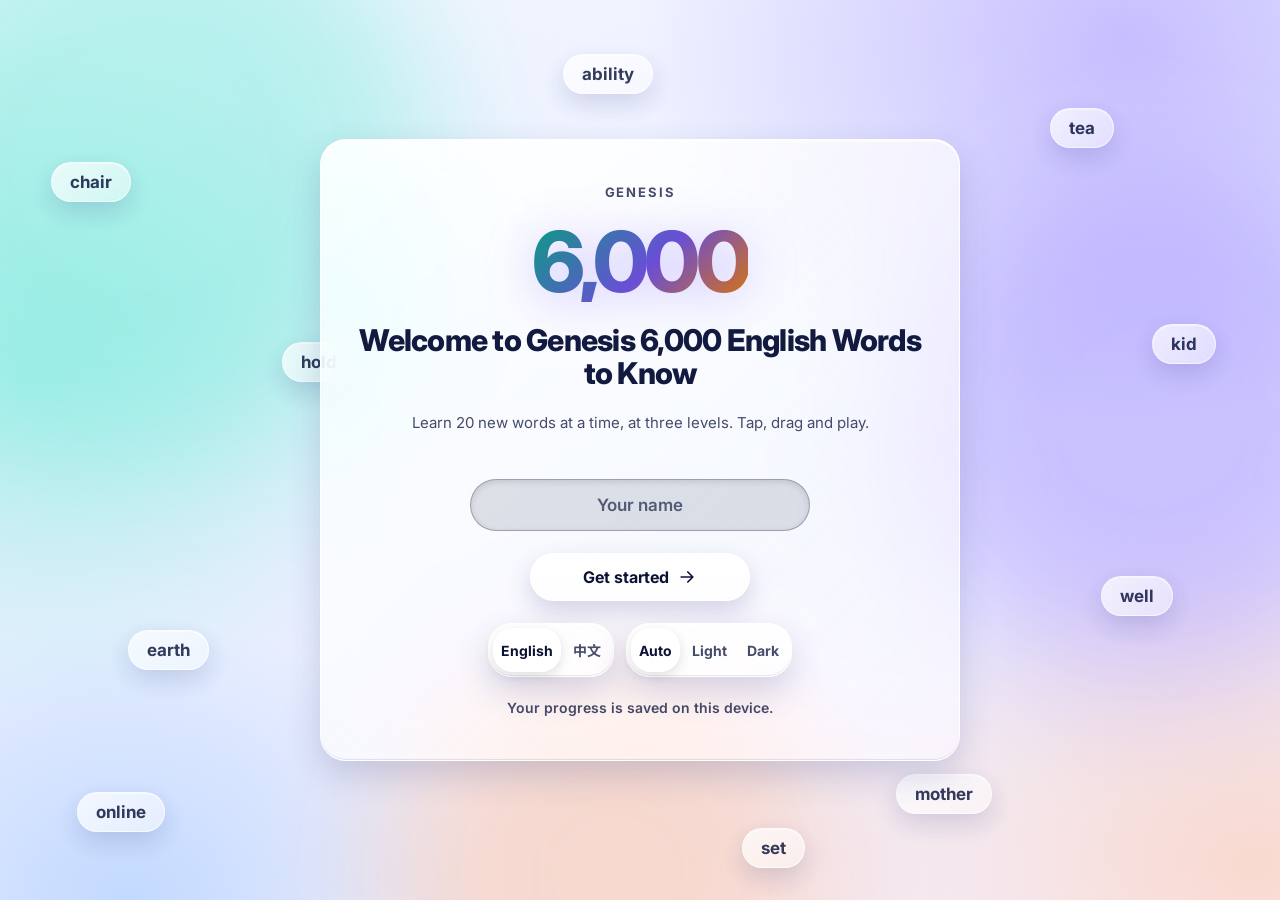
==== demo/Genesis-6000-Words.html @ 5810762c "Add Batch 2, multi-batch screens, voice picker and audio hook Batch 2 (able, east, lose, mountain, o" ====
<!doctype html>
<html lang="en" data-theme="dark">
<head>
<meta charset="utf-8">
<meta name="viewport" content="width=device-width,initial-scale=1,viewport-fit=cover">
<meta name="theme-color" content="#0c1236">
<title>Genesis 6,000 English Words to Know</title>
<meta name="description" content="Genesis 6,000 English Words to Know: learn 20 new words at a time at three levels, with Traditional Chinese meanings you can switch on or off.">
<link rel="preconnect" href="https://fonts.googleapis.com"><link rel="preconnect" href="https://fonts.gstatic.com" crossorigin>
<link rel="stylesheet" href="https://fonts.googleapis.com/css2?family=Inter:wght@500;600;700;800&family=Noto+Sans+TC:wght@500;700;800&display=swap">
<link rel="icon" href="[data-uri]" type="image/svg+xml">
<style>
/* Genesis 6,000 English Words to Know — liquid-glass design.
   Tokens follow the IELTS app (docs/design/glass.css there): translucent fill, diagonal sheen,
   22px blur with saturation, light edge, inner highlight, soft shadow. Light and dark themes. */
:root{
  --lv1:#2ee6c5;--lv2:#ffb454;--lv3:#b9a2ff;--ok:#41e08a;--warn:#ffb454;--bad:#ff6b81;--blue:#4da3ff;
  --tint:255,255,255;--ink:#fff;--ink2:rgba(255,255,255,.76);--ink3:rgba(255,255,255,.64);--hl:rgba(255,255,255,.55);
  --glass:linear-gradient(135deg,rgba(255,255,255,.22),rgba(255,255,255,.06));--edge:rgba(255,255,255,.32);--shadow:rgba(3,6,28,.38);
  --bg:#0c1236;--sheen:rgba(255,255,255,.3);--bar:rgba(255,255,255,.18);--float:rgba(12,18,54,.74);
  --bg-img:radial-gradient(55% 60% at 88% 4%,rgba(124,92,255,.8),transparent 70%),radial-gradient(45% 55% at 2% 42%,rgba(46,230,197,.5),transparent 70%),radial-gradient(50% 55% at 98% 96%,rgba(255,150,90,.5),transparent 70%),radial-gradient(40% 45% at 10% 100%,rgba(77,163,255,.45),transparent 70%),linear-gradient(160deg,#0c1236,#101a47 55%,#0a1030);
  --blob1:rgba(124,92,255,.55);--blob2:rgba(46,230,197,.42);--blob3:rgba(255,150,90,.42);
  --on-accent:#0b1236;
  --lv:var(--lv1);--lv-grad:linear-gradient(180deg,#d6fff7,#2ee6c5);--lv-rgb:46,230,197;
  color-scheme:dark;
}
:root[data-theme=light]{
  --lv1:#0a9c82;--lv2:#b45f00;--lv3:#6a4ed6;--ok:#13894a;--warn:#b45f00;--bad:#d12a4b;--blue:#1b6fd1;
  --tint:18,26,63;--ink:#121a3f;--ink2:rgba(18,26,63,.78);--ink3:rgba(18,26,63,.68);--hl:rgba(255,255,255,.95);
  --glass:linear-gradient(135deg,rgba(255,255,255,.88),rgba(255,255,255,.55));--edge:rgba(255,255,255,.95);--shadow:rgba(52,62,130,.2);
  --bg:#eef1ff;--sheen:rgba(255,255,255,.7);--bar:rgba(18,26,63,.12);--float:rgba(255,255,255,.62);
  --bg-img:radial-gradient(55% 60% at 88% 4%,rgba(160,140,255,.5),transparent 70%),radial-gradient(45% 55% at 2% 42%,rgba(110,235,215,.45),transparent 70%),radial-gradient(50% 55% at 98% 96%,rgba(255,190,150,.45),transparent 70%),radial-gradient(40% 45% at 10% 100%,rgba(130,185,255,.4),transparent 70%),linear-gradient(160deg,#f4f6ff,#e9eeff 55%,#f6f0ff);
  --blob1:rgba(160,140,255,.5);--blob2:rgba(110,235,215,.5);--blob3:rgba(255,190,150,.5);--lv-rgb:10,156,130;
  color-scheme:light;
}
@media (prefers-color-scheme:light){
  :root:not([data-theme=dark]){
    --lv1:#0a9c82;--lv2:#b45f00;--lv3:#6a4ed6;--ok:#13894a;--warn:#b45f00;--bad:#d12a4b;--blue:#1b6fd1;
    --tint:18,26,63;--ink:#121a3f;--ink2:rgba(18,26,63,.78);--ink3:rgba(18,26,63,.68);--hl:rgba(255,255,255,.95);
    --glass:linear-gradient(135deg,rgba(255,255,255,.88),rgba(255,255,255,.55));--edge:rgba(255,255,255,.95);--shadow:rgba(52,62,130,.2);
    --bg:#eef1ff;--sheen:rgba(255,255,255,.7);--bar:rgba(18,26,63,.12);--float:rgba(255,255,255,.62);
    --bg-img:radial-gradient(55% 60% at 88% 4%,rgba(160,140,255,.5),transparent 70%),radial-gradient(45% 55% at 2% 42%,rgba(110,235,215,.45),transparent 70%),radial-gradient(50% 55% at 98% 96%,rgba(255,190,150,.45),transparent 70%),radial-gradient(40% 45% at 10% 100%,rgba(130,185,255,.4),transparent 70%),linear-gradient(160deg,#f4f6ff,#e9eeff 55%,#f6f0ff);
    --blob1:rgba(160,140,255,.5);--blob2:rgba(110,235,215,.5);--blob3:rgba(255,190,150,.5);--lv-rgb:10,156,130;
    color-scheme:light;
  }
  :root:not([data-theme=dark]) [data-level=beginner]{--lv-rgb:10,156,130}
  :root:not([data-theme=dark]) [data-level=intermediate]{--lv-rgb:180,95,0}
  :root:not([data-theme=dark]) [data-level=advanced]{--lv-rgb:106,78,214}
}
/* the active level sets one accent for the whole screen */
[data-level=beginner]{--lv:var(--lv1);--lv-grad:linear-gradient(180deg,#d6fff7,#2ee6c5);--lv-rgb:46,230,197}
[data-level=intermediate]{--lv:var(--lv2);--lv-grad:linear-gradient(180deg,#fff0d6,#ffb454);--lv-rgb:255,180,84}
[data-level=advanced]{--lv:var(--lv3);--lv-grad:linear-gradient(180deg,#efe9ff,#b9a2ff);--lv-rgb:185,162,255}
:root[data-theme=light] [data-level=beginner]{--lv-rgb:10,156,130}
:root[data-theme=light] [data-level=intermediate]{--lv-rgb:180,95,0}
:root[data-theme=light] [data-level=advanced]{--lv-rgb:106,78,214}

*{box-sizing:border-box;margin:0;padding:0}
html{background:var(--bg);min-height:100%;-webkit-text-size-adjust:100%}
body{min-height:100vh;background:var(--bg);font-size:16px;font-family:Inter,"Noto Sans TC","PingFang TC","Microsoft JhengHei",system-ui,-apple-system,"Segoe UI",sans-serif;color:var(--ink);-webkit-font-smoothing:antialiased;overflow-x:hidden}
body::before{content:"";position:fixed;inset:0;z-index:0;pointer-events:none;background:var(--bg-img)}
button,input,select{font:inherit;color:inherit}
button{cursor:pointer;background:none;border:0}
a{color:inherit;text-decoration:none}
h1{font-size:34px;font-weight:800;letter-spacing:-.025em;line-height:1.1}
h2{font-size:12px;font-weight:700;letter-spacing:.1em;text-transform:uppercase;color:var(--ink2)}
h3{font-size:19px;font-weight:700;letter-spacing:-.01em}
.sub{color:var(--ink2);font-size:15px;line-height:1.5}.label{font-size:12px;color:var(--ink3);letter-spacing:.05em;text-transform:uppercase}
:focus-visible{outline:3px solid var(--lv);outline-offset:2px;border-radius:12px}
.sr{position:absolute;width:1px;height:1px;overflow:hidden;clip:rect(0 0 0 0);white-space:nowrap}

#app{position:relative;z-index:1}
/* liquid blobs behind everything */
.blobs{position:fixed;inset:0;z-index:0;overflow:hidden;pointer-events:none}
.blobs span{position:absolute;border-radius:50%;filter:blur(70px);opacity:.9;animation:drift 26s ease-in-out infinite alternate}
.blobs span:nth-child(1){width:46vmax;height:46vmax;left:-12vmax;top:-10vmax;background:var(--blob2)}
.blobs span:nth-child(2){width:40vmax;height:40vmax;right:-10vmax;top:18vh;background:var(--blob1);animation-duration:32s;animation-delay:-8s}
.blobs span:nth-child(3){width:36vmax;height:36vmax;left:30vw;bottom:-16vmax;background:var(--blob3);animation-duration:38s;animation-delay:-16s}
@keyframes drift{0%{transform:translate3d(0,0,0) scale(1)}50%{transform:translate3d(5vmax,-4vmax,0) scale(1.12)}100%{transform:translate3d(-4vmax,5vmax,0) scale(.94)}}
:root[data-motion=off] .blobs span,:root[data-motion=off] *{animation:none!important;transition:none!important}
@media (prefers-reduced-motion:reduce){.blobs span,*{animation:none!important;transition:none!important}}

/* glass */
.glass{position:relative;background:var(--glass);border:1px solid var(--edge);border-radius:26px;
  backdrop-filter:blur(22px) saturate(180%);-webkit-backdrop-filter:blur(22px) saturate(180%);
  box-shadow:inset 0 1.5px 0 var(--hl),inset 0 -1px 0 rgba(var(--tint),.1),0 14px 34px var(--shadow)}
.glass::before{content:"";position:absolute;inset:0;border-radius:inherit;pointer-events:none;background:radial-gradient(120% 70% at 20% -10%,var(--sheen),transparent 55%)}
.glass>*{position:relative}
.card{padding:20px}
.tint{background:linear-gradient(135deg,rgba(var(--lv-rgb),.42),rgba(var(--lv-rgb),.08))}
.lift{transition:transform .25s cubic-bezier(.2,.8,.2,1),box-shadow .25s}
.lift:hover{transform:translateY(-3px);box-shadow:inset 0 1.5px 0 var(--hl),0 20px 44px var(--shadow)}

/* buttons */
.btn{display:inline-flex;align-items:center;justify-content:center;gap:8px;min-height:48px;padding:0 24px;border-radius:26px;font-weight:700;font-size:16px;white-space:nowrap;color:var(--on-accent);
  border:1px solid rgba(var(--tint),.5);background:linear-gradient(180deg,rgba(255,255,255,.9),rgba(255,255,255,.5));box-shadow:inset 0 1.5px 0 rgba(255,255,255,.9),0 10px 24px var(--shadow);transition:transform .15s,box-shadow .2s,opacity .2s}
:root[data-theme=light] .btn{background:linear-gradient(180deg,#fff,rgba(255,255,255,.7))}
.btn:hover{transform:translateY(-1px)}.btn:active{transform:translateY(1px) scale(.99)}
.btn.primary{background:var(--lv-grad);border-color:rgba(255,255,255,.7);color:#0b1236}
.btn.ghost{color:var(--ink);background:linear-gradient(180deg,rgba(var(--tint),.22),rgba(var(--tint),.08));border-color:rgba(var(--tint),.32);box-shadow:inset 0 1px 0 rgba(var(--tint),.4)}
.btn.sm{min-height:38px;padding:0 16px;font-size:14px}.btn.block{display:flex;width:100%}
.btn:disabled,.btn[aria-disabled=true]{opacity:.45;cursor:not-allowed;transform:none}
.btn svg{width:20px;height:20px;stroke:currentColor;fill:none;stroke-width:2;stroke-linecap:round;stroke-linejoin:round}
.iconbtn{width:44px;height:44px;border-radius:50%;display:inline-grid;place-items:center;background:rgba(var(--tint),.14);border:1px solid rgba(var(--tint),.3);box-shadow:inset 0 1px 0 rgba(var(--tint),.4);transition:transform .15s,background .2s}
.iconbtn:hover{background:rgba(var(--tint),.24);transform:scale(1.06)}
.iconbtn svg{width:22px;height:22px;stroke:currentColor;fill:none;stroke-width:2;stroke-linecap:round;stroke-linejoin:round}
.pill{display:inline-flex;align-items:center;gap:6px;border-radius:999px;padding:5px 12px;font-size:12.5px;font-weight:700;white-space:nowrap;background:rgba(var(--tint),.14);border:1px solid rgba(var(--tint),.28)}
.dot{width:9px;height:9px;border-radius:50%;display:inline-block;flex:none;background:var(--lv)}

/* layout */
.row{display:flex;gap:12px;align-items:center}.row.wrap{flex-wrap:wrap}.grow{flex:1;min-width:0}.between{justify-content:space-between}
.stack{display:flex;flex-direction:column;gap:16px}.stack.tight{gap:10px}
.grid{display:grid;gap:16px}.g2{grid-template-columns:repeat(2,1fr)}.g3{grid-template-columns:repeat(3,1fr)}
.shell{display:flex;gap:20px;padding-block:20px;padding-left:max(16px,env(safe-area-inset-left,0px));padding-right:max(16px,env(safe-area-inset-right,0px));min-height:100vh;max-width:1480px;margin:0 auto}
.side{width:258px;flex:none;position:sticky;top:20px;align-self:flex-start;height:calc(100vh - 40px);border-radius:30px;padding:20px 14px;display:flex;flex-direction:column;gap:6px;z-index:5;overflow-y:auto}
.brand{display:flex;align-items:center;gap:12px;padding:2px 8px 16px}
.mk{width:42px;height:42px;border-radius:14px;display:grid;place-items:center;font-weight:800;font-size:15px;letter-spacing:-.04em;background:linear-gradient(135deg,#2ee6c5,#ffb454);color:#0b1236;box-shadow:inset 0 1.5px 0 rgba(255,255,255,.7),0 6px 16px rgba(46,230,197,.35)}
.brand b{font-size:15px;line-height:1.15;display:block}.brand small{font-size:12px;color:var(--ink2);font-weight:600}
.nav{display:flex;align-items:center;gap:12px;padding:12px 14px;border-radius:18px;font-size:15px;font-weight:700;color:var(--ink3);border:1px solid transparent;transition:background .2s,color .2s}
.nav:hover{color:var(--ink);background:rgba(var(--tint),.1)}
.nav svg,.tab svg{width:22px;height:22px;stroke:currentColor;fill:none;stroke-width:1.9;stroke-linecap:round;stroke-linejoin:round;flex:none}
.nav.on{color:var(--ink);background:linear-gradient(180deg,rgba(var(--tint),.28),rgba(var(--tint),.08));border-color:rgba(var(--tint),.4);box-shadow:inset 0 1px 0 var(--hl)}
.who{margin-top:auto;padding:14px;border-radius:20px;background:rgba(var(--tint),.1);font-size:14px;display:flex;flex-direction:column;gap:10px}
.main{flex:1;min-width:0;display:flex;flex-direction:column;gap:20px;padding-bottom:28px}
.hdr{display:flex;justify-content:space-between;align-items:flex-end;gap:14px;flex-wrap:wrap}
.tabbar{display:none}.mobhdr{display:none}
@media (max-width:900px){
  .shell{padding-top:14px;padding-bottom:104px}.side{display:none}
  .tabbar{display:flex;position:fixed;left:max(12px,env(safe-area-inset-left,0px));right:max(12px,env(safe-area-inset-right,0px));bottom:calc(12px + env(safe-area-inset-bottom,0px));height:70px;border-radius:35px;justify-content:space-around;align-items:center;z-index:20;padding:0 6px;background-color:var(--float)}
  .tab{display:flex;flex-direction:column;align-items:center;gap:2px;font-size:11.5px;font-weight:700;color:var(--ink3);flex:1;min-height:56px;justify-content:center}
  .tab.on{color:var(--ink)}.tab.on svg{filter:drop-shadow(0 0 8px rgba(var(--lv-rgb,255,255,255),.8))}
  .g2,.g3{grid-template-columns:1fr}h1{font-size:28px}
  .mobhdr{display:flex;justify-content:space-between;align-items:center;gap:10px}
}

/* segmented control and switch */
.seg{display:flex;padding:4px;border-radius:24px;gap:4px}
.seg button{flex:1;text-align:center;padding:10px 8px;border-radius:20px;font-size:14px;font-weight:700;color:var(--ink2);min-height:44px;transition:background .2s,color .2s}
.seg button.on{color:#0b1236;background:linear-gradient(180deg,rgba(255,255,255,.92),rgba(255,255,255,.55));box-shadow:inset 0 1px 0 #fff,0 4px 12px rgba(0,0,0,.12)}
.seg.levels button.on[data-level=beginner]{background:linear-gradient(180deg,#d6fff7,#2ee6c5)}
.seg.levels button.on[data-level=intermediate]{background:linear-gradient(180deg,#fff0d6,#ffb454)}
.seg.levels button.on[data-level=advanced]{background:linear-gradient(180deg,#efe9ff,#b9a2ff)}
.switch{display:inline-flex;align-items:center;gap:10px;font-weight:700;font-size:14px;min-height:44px}
.switch .track{width:52px;height:30px;border-radius:15px;background:rgba(var(--tint),.2);border:1px solid rgba(var(--tint),.32);position:relative;transition:background .25s;flex:none;box-shadow:inset 0 1px 3px rgba(0,0,0,.2)}
.switch .track::after{content:"";position:absolute;top:2px;left:2px;width:24px;height:24px;border-radius:50%;background:linear-gradient(180deg,#fff,#dfe6ff);box-shadow:0 2px 6px rgba(0,0,0,.3);transition:transform .25s cubic-bezier(.3,1.4,.5,1)}
.switch[aria-checked=true] .track{background:linear-gradient(180deg,rgba(var(--lv-rgb),.9),rgba(var(--lv-rgb),.6))}
.switch[aria-checked=true] .track::after{transform:translateX(22px)}

/* welcome */
.welcome{min-height:100vh;display:grid;place-items:center;padding-block:24px;padding-left:max(16px,env(safe-area-inset-left,0px));padding-right:max(16px,env(safe-area-inset-right,0px));position:relative}
.hero{max-width:640px;width:100%;padding:44px 36px;text-align:center;display:flex;flex-direction:column;gap:22px;align-items:center}
.hero .big{font-size:84px;font-weight:800;letter-spacing:-.05em;line-height:.95;background:linear-gradient(135deg,#2ee6c5,#b9a2ff 55%,#ffb454);-webkit-background-clip:text;background-clip:text;color:transparent;filter:drop-shadow(0 6px 24px rgba(124,92,255,.35))}
:root[data-theme=light] .hero .big{background:linear-gradient(135deg,#0a9c82,#6a4ed6 55%,#d9730d);-webkit-background-clip:text;background-clip:text}
.hero h1{font-size:30px}.hero .by{font-size:13px;letter-spacing:.14em;text-transform:uppercase;font-weight:700;color:var(--ink2)}
.hero input{width:100%;max-width:340px;padding:15px 20px;border-radius:26px;background:rgba(var(--tint),.12);border:1px solid rgba(var(--tint),.32);outline:none;text-align:center;font-size:17px;font-weight:600;box-shadow:inset 0 2px 6px rgba(0,0,0,.12)}
.hero input::placeholder{color:var(--ink3)}.hero input:focus{border-color:var(--ink);background:rgba(var(--tint),.18)}
.floaters{position:absolute;inset:0;overflow:hidden;pointer-events:none}
.floaters span{position:absolute;padding:9px 18px;border-radius:999px;font-weight:700;font-size:17px;background:var(--glass);border:1px solid var(--edge);backdrop-filter:blur(14px);box-shadow:inset 0 1px 0 var(--hl),0 10px 24px var(--shadow);animation:bob 9s ease-in-out infinite;opacity:.85}
@keyframes bob{0%,100%{transform:translateY(0) rotate(-2deg)}50%{transform:translateY(-18px) rotate(2deg)}}
@media (max-width:640px){.hero{padding:32px 22px}.hero .big{font-size:64px}.floaters span{font-size:14px;padding:7px 14px}}

/* stat tiles, rings, bars */
.stat{padding:16px 18px;display:flex;flex-direction:column;gap:2px}.stat b{font-size:30px;font-weight:800;letter-spacing:-.02em}.stat span{font-size:13px;color:var(--ink2);font-weight:600}
.ring{--p:0;width:92px;height:92px;border-radius:50%;display:grid;place-items:center;background:conic-gradient(var(--lv) calc(var(--p)*1%),rgba(var(--tint),.16) 0);position:relative;flex:none}
.ring::before{content:"";position:absolute;inset:9px;border-radius:50%;background:var(--bg);opacity:.9}
.ring b{position:relative;font-size:20px;font-weight:800}
.meter{height:8px;border-radius:4px;background:var(--bar);overflow:hidden}.meter i{display:block;height:100%;border-radius:4px;background:var(--lv-grad);transition:width .5s}
.stars{display:inline-flex;gap:3px;font-size:18px;letter-spacing:1px}.stars .off{opacity:.28;filter:grayscale(1)}

/* batches */
.chips{display:flex;gap:8px;flex-wrap:wrap}
.chipbtn{padding:9px 16px;border-radius:999px;font-weight:700;font-size:14px;background:rgba(var(--tint),.12);border:1px solid rgba(var(--tint),.28);min-height:42px;transition:background .2s}
.chipbtn.on{background:linear-gradient(180deg,rgba(255,255,255,.92),rgba(255,255,255,.55));color:#0b1236;border-color:#fff}
.bgrid{display:grid;grid-template-columns:repeat(auto-fill,minmax(112px,1fr));gap:12px}
.bcard{padding:14px 12px;border-radius:22px;display:flex;flex-direction:column;gap:4px;align-items:flex-start;min-height:96px;text-align:left}
.bcard b{font-size:22px;font-weight:800;letter-spacing:-.02em}.bcard small{font-size:12px;color:var(--ink2);font-weight:600}
.bcard.locked{opacity:.55}.bcard.open{background:linear-gradient(135deg,rgba(var(--lv-rgb),.4),rgba(var(--lv-rgb),.1))}
.badge{font-size:11px;font-weight:800;padding:3px 9px;border-radius:999px;border:1px solid rgba(var(--tint),.35);letter-spacing:.04em;text-transform:uppercase}

/* station cards */
.station{padding:22px;display:flex;flex-direction:column;gap:14px;text-align:left}
.num{width:40px;height:40px;border-radius:14px;display:grid;place-items:center;font-weight:800;background:var(--lv-grad);color:#0b1236;flex:none}
.acts{display:flex;flex-direction:column;gap:8px}
.act{display:flex;align-items:center;gap:12px;padding:12px 14px;border-radius:18px;background:rgba(var(--tint),.09);font-weight:600;font-size:15px;text-align:left;min-height:52px;width:100%;transition:background .2s}
.sel{padding:10px 14px;border-radius:16px;background:rgba(var(--tint),.12);border:1px solid rgba(var(--tint),.3);color:inherit;font:inherit;font-weight:600;min-width:0;max-width:100%;text-overflow:ellipsis}.sel option{color:CanvasText;background:Canvas}
.act .pill{display:block;min-width:0;overflow:hidden;text-overflow:ellipsis}.grid>*{min-width:0}
.act:hover{background:rgba(var(--tint),.18)}.act .em{font-size:22px;width:30px;text-align:center}.act .go{margin-left:auto;color:var(--ink3)}
.act .ok{color:var(--ok);font-weight:800}
.setdots{display:flex;gap:6px}.setdots i{width:11px;height:11px;border-radius:50%;background:rgba(var(--tint),.25);border:1px solid rgba(var(--tint),.3)}.setdots i.on{background:var(--ok);border-color:var(--ok);box-shadow:0 0 10px var(--ok)}

/* activity frame */
.player{display:flex;flex-direction:column;gap:18px;max-width:880px;width:100%;margin:0 auto}
.pbar{display:flex;align-items:center;gap:12px;flex-wrap:wrap}
.crumbs{font-size:14px;color:var(--ink2);font-weight:700}
.prog{display:flex;gap:6px;flex:1;min-width:120px}.prog i{flex:1;height:8px;border-radius:4px;background:var(--bar)}.prog i.on{background:var(--lv-grad)}.prog i.now{background:rgba(var(--lv-rgb),.55)}
.stage{padding:28px;display:flex;flex-direction:column;gap:22px;align-items:center;text-align:center;min-height:300px;justify-content:center}
@media (max-width:640px){.stage{padding:20px 16px}}

/* word card */
.wcard{width:100%;max-width:560px;margin:0 auto;padding:30px 26px;display:flex;flex-direction:column;gap:14px;align-items:center;text-align:center}
.wcard .emoji{font-size:64px;line-height:1;filter:drop-shadow(0 8px 14px rgba(0,0,0,.25))}
.wcard .word{font-size:46px;font-weight:800;letter-spacing:-.025em}
.wcard .pos{font-size:13px;font-weight:700;color:var(--ink2);letter-spacing:.06em;text-transform:uppercase}
.wcard .def{font-size:20px;font-weight:600;line-height:1.4}
.wcard .zh{font-size:26px;font-weight:700;color:var(--lv)}
.wcard .ex{font-size:19px;line-height:1.55;color:var(--ink);padding:14px 18px;border-radius:20px;background:rgba(var(--tint),.1);width:100%}
.hl,.wp{border-radius:8px;cursor:pointer}
.hl{font-weight:800;padding:1px 6px;background:rgba(var(--lv-rgb),.3);box-shadow:0 0 0 1px rgba(var(--lv-rgb),.7)}
.hl:hover{background:rgba(var(--lv-rgb),.5)}

/* chips (draggable words), gaps, slots */
.chip{display:inline-flex;align-items:center;justify-content:center;gap:6px;min-height:46px;padding:8px 18px;border-radius:999px;font-weight:800;font-size:18px;cursor:grab;user-select:none;-webkit-user-select:none;touch-action:none;
  background:linear-gradient(180deg,rgba(255,255,255,.42),rgba(255,255,255,.14));border:1px solid rgba(var(--tint),.45);box-shadow:inset 0 1.5px 0 rgba(255,255,255,.6),0 8px 18px var(--shadow);transition:transform .15s,box-shadow .2s,opacity .2s,background .2s}
:root[data-theme=light] .chip{background:linear-gradient(180deg,#fff,rgba(255,255,255,.65))}
.chip:hover{transform:translateY(-2px)}.chip small{font-size:12px;font-weight:700;opacity:.85}
.chip.sel{outline:3px solid var(--lv);outline-offset:3px;transform:translateY(-3px) scale(1.04)}
.chip.dragging{opacity:.3}.chip.ghost{position:fixed;z-index:1000;pointer-events:none;cursor:grabbing;transform:scale(1.12) rotate(-3deg);box-shadow:0 22px 44px rgba(0,0,0,.4);opacity:1}
.chip.ok{background:linear-gradient(180deg,rgba(65,224,138,.75),rgba(65,224,138,.35));border-color:var(--ok);cursor:default}
.chip.zhline{flex-direction:column;gap:0;padding:6px 18px;line-height:1.2}
.chip.shake,.slot.shake,.opt.shake,.gap.shake{animation:shake .45s}
@keyframes shake{20%,60%{transform:translateX(-7px)}40%,80%{transform:translateX(7px)}}
.bank{display:flex;flex-wrap:wrap;gap:12px;justify-content:center;padding:16px;border-radius:24px;background:rgba(var(--tint),.08);border:1px dashed rgba(var(--tint),.3);min-height:76px;width:100%}
.story{font-size:20px;line-height:2.5;font-weight:500;text-align:left;width:100%}
@media (max-width:640px){.story{font-size:18px;line-height:2.4}}
.gap{display:inline-flex;align-items:center;justify-content:center;vertical-align:middle;min-width:104px;min-height:44px;margin:0 3px;padding:0 6px;border-radius:16px;background:rgba(var(--tint),.1);border:2px dashed rgba(var(--tint),.45);font-weight:800;color:var(--ink3);font-size:15px;transition:background .2s,border-color .2s;cursor:pointer}
.gap .n{font-size:13px;opacity:.8}
.gap.filled .n{display:none}
.gap.over,.dz.over{background:rgba(var(--lv-rgb),.3);border-color:var(--lv);transform:scale(1.04)}
.gap.filled{border-style:solid;background:rgba(var(--tint),.05);padding:0}.gap.filled .chip{min-height:40px;font-size:17px;box-shadow:none;cursor:grab}
.gap.right{border-color:var(--ok);background:rgba(65,224,138,.18)}.gap.wrong{border-color:var(--warn);background:rgba(255,180,84,.2)}
.gap.reveal{border-color:var(--blue);background:rgba(77,163,255,.2)}
.dz.waiting{outline:2px dashed var(--lv);outline-offset:3px}

/* match it */
.match{display:grid;grid-template-columns:1fr 1fr;gap:18px;width:100%;align-items:start}
.match .col{display:flex;flex-direction:column;gap:12px;align-items:stretch}
.mean{display:flex;align-items:center;gap:12px;min-height:64px;padding:10px 14px;border-radius:20px;background:rgba(var(--tint),.1);border:2px dashed rgba(var(--tint),.4);text-align:left;font-weight:600;font-size:16px;transition:background .2s,border-color .2s}
.mean .zh{font-weight:700;color:var(--lv);font-size:15px;display:block}
.mean.done{border-style:solid;border-color:var(--ok);background:rgba(65,224,138,.14)}
.mean .slotfill{margin-left:auto}
@media (max-width:640px){.match{grid-template-columns:1fr;gap:14px}.match .col:first-child{flex-direction:row;flex-wrap:wrap;justify-content:center}.match .col:first-child .chip{min-height:42px;padding:6px 14px;font-size:16px}.mean{min-height:56px;font-size:15px}}

/* build it / letters */
.slots{display:flex;gap:8px;flex-wrap:wrap;justify-content:center}
.slot{width:54px;height:62px;border-radius:18px;display:grid;place-items:center;font-size:28px;font-weight:800;background:rgba(var(--tint),.1);border:2px dashed rgba(var(--tint),.45);transition:background .2s,border-color .2s;cursor:pointer}
.slot.right{border-color:var(--ok);background:rgba(65,224,138,.2);border-style:solid}.slot.wrong{border-color:var(--warn);background:rgba(255,180,84,.2);border-style:solid}
.slot .chip{min-height:0;height:100%;width:100%;padding:0;border-radius:16px;font-size:28px;box-shadow:none}
.tiles{display:flex;gap:10px;flex-wrap:wrap;justify-content:center}
.tile{width:54px;height:60px;border-radius:18px;font-size:27px;padding:0}
.tile.used{opacity:.25;pointer-events:none}
.hintbar{display:flex;align-items:center;gap:12px;flex-wrap:wrap;justify-content:center}
.bighint{font-size:30px;font-weight:800;letter-spacing:-.01em}.bighint .e{font-size:48px;display:block;margin-bottom:6px}

/* pick the word + options */
.sentence{font-size:26px;font-weight:700;line-height:1.7;max-width:700px}
@media (max-width:640px){.sentence{font-size:22px}}
.opts{display:grid;grid-template-columns:repeat(2,1fr);gap:12px;width:100%;max-width:560px}
.opt{min-height:60px;padding:10px 18px;border-radius:22px;font-size:20px;font-weight:800;display:flex;align-items:center;justify-content:center;gap:8px;
  background:linear-gradient(180deg,rgba(var(--tint),.24),rgba(var(--tint),.08));border:1px solid rgba(var(--tint),.38);box-shadow:inset 0 1.5px 0 var(--hl),0 8px 18px var(--shadow);transition:transform .15s,background .2s}
.opt:hover{transform:translateY(-2px)}.opt.right{background:rgba(65,224,138,.4);border-color:var(--ok)}.opt.wrong{background:rgba(255,180,84,.3);border-color:var(--warn)}
@media (max-width:480px){.opts{grid-template-columns:1fr}}

/* sentence maker */
.maker{display:flex;flex-direction:column;gap:14px;width:100%;max-width:720px}
.maker .row3{display:flex;flex-direction:column;gap:8px;text-align:left}
.maker .rlabel{font-size:12px;font-weight:800;letter-spacing:.08em;text-transform:uppercase;color:var(--ink2)}
.maker .rtiles{display:flex;gap:8px;flex-wrap:wrap}
.mt{padding:10px 16px;border-radius:18px;font-weight:700;font-size:16px;min-height:46px;background:rgba(var(--tint),.12);border:1px solid rgba(var(--tint),.32);transition:background .2s,transform .15s}
.mt:hover{transform:translateY(-1px);background:rgba(var(--tint),.2)}
.mt.on{background:var(--lv-grad);color:#0b1236;border-color:#fff;box-shadow:0 6px 16px rgba(var(--lv-rgb),.4)}
.mt.tgt{border-color:rgba(var(--lv-rgb),.9)}
.preview{min-height:84px;padding:18px 22px;border-radius:24px;font-size:24px;font-weight:700;line-height:1.5;display:flex;align-items:center;justify-content:center;text-align:center;width:100%;background:rgba(var(--tint),.1);border:1px dashed rgba(var(--tint),.35)}
.preview.done{border-style:solid;border-color:var(--ok);background:rgba(65,224,138,.14)}
.preview .ph{color:var(--ink3);font-weight:600;font-size:17px}

/* finish banner, toast, popover, sheet */
.banner{padding:22px 26px;border-radius:26px;display:flex;align-items:center;gap:18px;flex-wrap:wrap;justify-content:center;text-align:center;background:linear-gradient(135deg,rgba(65,224,138,.35),rgba(65,224,138,.08))}
.banner .big{font-size:42px}.banner b{font-size:22px}
.toasts{position:fixed;left:0;right:0;padding-inline:max(16px,env(safe-area-inset-left,0px));bottom:calc(96px + env(safe-area-inset-bottom,0px));display:flex;flex-direction:column;align-items:center;gap:8px;z-index:900;pointer-events:none}
@media (min-width:901px){.toasts{bottom:28px}}
.toast{padding:12px 22px;border-radius:999px;font-weight:700;font-size:15px;background-color:var(--float);animation:rise .3s both;pointer-events:auto}
@keyframes rise{from{opacity:0;transform:translateY(12px)}to{opacity:1;transform:none}}
.peek{position:fixed;z-index:950;width:min(340px,calc(100vw - 24px));padding:20px;border-radius:26px;background-color:var(--float);animation:pop .22s cubic-bezier(.2,1.2,.4,1) both}
.peek[hidden]{display:none}
@keyframes pop{from{opacity:0;transform:scale(.92) translateY(6px)}to{opacity:1;transform:none}}
.peek .pw{font-size:30px;font-weight:800;letter-spacing:-.02em}.peek .pd{font-size:16px;line-height:1.45;margin-top:6px}.peek .pz{font-size:22px;font-weight:700;color:var(--lv);margin-top:8px}
.peek .px{position:absolute;top:10px;right:10px}
@media (max-width:640px){.peek{left:max(12px,env(safe-area-inset-left,0px))!important;right:max(12px,env(safe-area-inset-right,0px));bottom:calc(90px + env(safe-area-inset-bottom,0px));top:auto!important;width:auto}}
dialog.sheet{width:min(440px,calc(100vw - 28px));padding:24px;margin:auto;border:1px solid var(--edge);border-radius:28px;color:var(--ink);background-color:var(--bg);box-shadow:0 30px 80px rgba(0,0,0,.5)}
dialog.sheet::backdrop{background:rgba(6,10,40,.55);backdrop-filter:blur(6px)}
dialog.sheet h3{margin-bottom:14px}.setrow{display:flex;justify-content:space-between;align-items:center;gap:14px;padding:12px 0;border-top:1px solid rgba(var(--tint),.14);flex-wrap:wrap}.setrow:first-of-type{border-top:0}
.setrow>span{font-weight:700;font-size:15px}.setrow .seg{min-width:200px}
.empty{padding:26px;text-align:center;color:var(--ink2)}
.saved{display:flex;align-items:center;gap:12px;padding:12px 14px;border-radius:18px;background:rgba(var(--tint),.09);font-weight:600;font-size:16px}
.confetti{position:fixed;inset:0;pointer-events:none;z-index:990;overflow:hidden}
.confetti i{position:absolute;top:-20px;width:10px;height:16px;border-radius:3px;animation:fall 2.4s ease-in forwards}
@keyframes fall{to{transform:translateY(110vh) rotate(720deg);opacity:.9}}
.hint-text{font-size:14px;color:var(--ink2);font-weight:600}

</style>
<script>
/* set the theme before first paint so there is no flash */
(function () {
  try {
    var s = JSON.parse(localStorage.getItem('genesis6000.v1') || '{}');
    var th = (s.prefs && s.prefs.theme) || 'auto';
    var dark = th === 'dark' || (th === 'auto' && matchMedia('(prefers-color-scheme: dark)').matches);
    document.documentElement.setAttribute('data-theme', dark ? 'dark' : 'light');
  } catch (e) {}
})();
</script>
</head>
<body>
<div class="blobs" aria-hidden="true"><span></span><span></span><span></span></div>
<div id="app"></div>
<noscript><p style="padding:24px;color:#fff">Please turn on JavaScript to use Genesis 6,000 English Words to Know.</p></noscript>
<script>
window.G_INLINE={"batches":{"batchSize":20,"setSize":5,"note":"Stage = CEEC level. Little Words are function words, to be designed separately.","batches":[{"id":"b001","n":1,"stage":1,"words":["w0005","w0394","w0589","w0820","w1284","w1745","w2100","w2358","w2573","w2949","w3155","w3441","w3661","w3988","w4417","w4761","w4993","w5361","w5531","w5877"],"sets":[["w0589","w0820","w2358","w3988","w4993"],["w0394","w1284","w1745","w2573","w5361"],["w2949","w3155","w3661","w5531","w5877"],["w0005","w2100","w3441","w4417","w4761"]]},{"id":"b002","n":2,"stage":1,"words":["w0006","w0403","w0590","w0828","w1311","w1748","w2103","w2362","w2576","w2952","w3160","w3452","w3662","w4000","w4439","w4776","w4996","w5362","w5539","w5878"],"sets":[["w0006","w1748","w3160","w3452","w3662"],["w0403","w2103","w4000","w4439","w5539"],["w0590","w0828","w2362","w4776","w5878"],["w1311","w2576","w2952","w4996","w5362"]]},{"id":"b003","n":3,"stage":1,"words":["w0013","w0407","w0591","w0829","w1324","w1750","w2104","w2366","w2579","w2956","w3163","w3456","w3664","w4002","w4453","w4782","w4999","w5363","w5541","w5880"],"sets":[["w0591","w1750","w3163","w4999","w5880"],["w0407","w1324","w2366","w3456","w5363"],["w0829","w2104","w2956","w4002","w5541"],["w0013","w2579","w3664","w4453","w4782"]]},{"id":"b004","n":4,"stage":1,"words":["w0014","w0415","w0593","w0845","w1336","w1751","w2108","w2367","w2583","w2959","w3167","w3457","w3684","w4007","w4457","w4783","w5000","w5364","w5543","w5895"],"sets":[["w0845","w2367","w4007","w5543","w5895"],["w0014","w0415","w2108","w2583","w4457"],["w0593","w1751","w2959","w3167","w5000"],["w1336","w3457","w3684","w4783","w5364"]]},{"id":"b005","n":5,"stage":1,"words":["w0015","w0421","w0596","w0847","w1357","w1777","w2111","w2383","w2585","w2961","w3171","w3458","w3686","w4013","w4458","w4786","w5003","w5375","w5551","w5897"],"sets":[["w0847","w2383","w2585","w4458","w5897"],["w0421","w1357","w2961","w3686","w5003"],["w0596","w2111","w3171","w4786","w5375"],["w0015","w1777","w3458","w4013","w5551"]]},{"id":"b006","n":6,"stage":1,"words":["w0068","w0422","w0597","w0852","w1358","w1796","w2112","w2392","w2587","w2963","w3172","w3459","w3691","w4017","w4500","w4793","w5010","w5379","w5555","w5903"],"sets":[["w1358","w1796","w3459","w5010","w5903"],["w0422","w2112","w2392","w3691","w5379"],["w0597","w2587","w3172","w4500","w5555"],["w0068","w0852","w2963","w4017","w4793"]]},{"id":"b007","n":7,"stage":1,"words":["w0069","w0425","w0602","w0863","w1366","w1802","w2113","w2393","w2594","w2964","w3174","w3461","w3714","w4024","w4501","w4805","w5020","w5381","w5582","w5911"],"sets":[["w3461","w0863","w2964","w3174","w5381"],["w0069","w1366","w1802","w2594","w4024"],["w0425","w2113","w3714","w4501","w5020"],["w0602","w2393","w4805","w5582","w5911"]]},{"id":"b008","n":8,"stage":1,"words":["w0070","w0443","w0603","w0865","w1369","w1804","w2114","w2400","w2603","w2965","w3179","w3462","w3733","w4027","w4539","w4806","w5023","w5382","w5584","w5913"],"sets":[["w3462","w0865","w1369","w2965","w5584"],["w0070","w1804","w3179","w3733","w4027"],["w0443","w2114","w2400","w4539","w5023"],["w0603","w2603","w4806","w5382","w5913"]]},{"id":"b009","n":9,"stage":1,"words":["w0074","w0449","w0605","w0877","w1371","w1829","w2116","w2407","w2606","w2967","w3185","w3463","w3741","w4028","w4540","w4809","w5038","w5386","w5600","w5918"],"sets":[["w3463","w0877","w1371","w2967","w5600"],["w0074","w1829","w2407","w3185","w5918"],["w0449","w2116","w3741","w4028","w4809"],["w0605","w2606","w4540","w5038","w5386"]]},{"id":"b010","n":10,"stage":1,"words":["w0079","w0450","w0608","w0878","w1376","w1843","w2123","w2411","w2614","w2971","w3191","w3465","w3769","w4030","w4544","w4811","w5040","w5395","w5608","w5925"],"sets":[["w0079","w0878","w2411","w3191","w4544"],["w1376","w2614","w2971","w3465","w4811"],["w0450","w1843","w3769","w5040","w5395"],["w0608","w2123","w4030","w5608","w5925"]]},{"id":"b011","n":11,"stage":1,"words":["w0121","w0452","w0618","w0882","w1377","w1846","w2125","w2414","w2615","w2973","w3193","w3479","w3770","w4031","w4548","w4814","w5073","w5403","w5611","w5926"],"sets":[["w0121","w0452","w3479","w4031","w5926"],["w0618","w0882","w1377","w3770","w4814"],["w1846","w2125","w2414","w5073","w5403"],["w2615","w2973","w3193","w4548","w5611"]]},{"id":"b012","n":12,"stage":1,"words":["w0122","w0454","w0620","w0891","w1379","w1851","w2151","w2428","w2616","w2974","w3196","w3481","w3774","w4051","w4552","w4819","w5078","w5410","w5619","w5927"],"sets":[["w0620","w2428","w3196","w3774","w5410"],["w0891","w2616","w4051","w4552","w5927"],["w0122","w1379","w1851","w2974","w4819"],["w0454","w2151","w3481","w5078","w5619"]]},{"id":"b013","n":13,"stage":1,"words":["w0123","w0456","w0622","w0895","w1381","w1855","w2155","w2429","w2618","w2987","w3205","w3496","w3777","w4058","w4557","w4822","w5093","w5416","w5620","w5936"],"sets":[["w0123","w1381","w2155","w3205","w4557"],["w0456","w2429","w3496","w4822","w5936"],["w0622","w2618","w3777","w5093","w5416"],["w5620","w0895","w1855","w2987","w4058"]]},{"id":"b014","n":14,"stage":1,"words":["w0125","w0462","w0624","w0905","w1386","w1866","w2163","w2430","w2621","w2989","w3206","w3506","w3780","w4059","w4563","w4823","w5099","w5417","w5632","w5937"],"sets":[["w0624","w2621","w3206","w4563","w5099"],["w0905","w2163","w2989","w3506","w5417"],["w0125","w1386","w2430","w3780","w5632"],["w0462","w1866","w4059","w4823","w5937"]]},{"id":"b015","n":15,"stage":1,"words":["w0127","w0465","w0635","w0918","w1388","w1884","w2172","w2438","w2625","w2990","w3215","w3511","w3791","w4068","w4564","w4826","w5102","w5421","w5635","w5940"],"sets":[["w0465","w1388","w2172","w2990","w4564"],["w0635","w2438","w2625","w3511","w5102"],["w0918","w3215","w3791","w5421","w5635"],["w0127","w1884","w4068","w4826","w5940"]]},{"id":"b016","n":16,"stage":1,"words":["w0133","w0466","w0638","w0927","w1389","w1887","w2176","w2445","w2626","w2997","w3220","w3516","w3793","w4071","w4572","w4827","w5104","w5424","w5641","w5945"],"sets":[["w0638","w2445","w3516","w4071","w5424"],["w0927","w1389","w2997","w4572","w5945"],["w0133","w0466","w1887","w3220","w4827"],["w2176","w2626","w3793","w5104","w5641"]]},{"id":"b017","n":17,"stage":1,"words":["w0135","w0470","w0640","w0929","w1398","w1909","w2177","w2450","w2640","w3000","w3235","w3523","w3804","w4100","w4574","w4840","w5110","w5430","w5648","w5950"],"sets":[["w0135","w0470","w1909","w2640","w4574"],["w0640","w0929","w3235","w5110","w5430"],["w1398","w2177","w3000","w3523","w5648"],["w2450","w3804","w4100","w4840","w5950"]]},{"id":"b018","n":18,"stage":1,"words":["w0142","w0473","w0652","w0931","w1413","w1910","w2179","w2452","w2642","w3003","w3244","w3540","w3805","w4104","w4579","w4841","w5119","w5438","w5651","w5952"],"sets":[["w0931","w1413","w3003","w4841","w5952"],["w0473","w1910","w2642","w3244","w5651"],["w0142","w2179","w3540","w4104","w4579"],["w0652","w2452","w3805","w5119","w5438"]]},{"id":"b019","n":19,"stage":1,"words":["w0145","w0474","w0654","w0938","w1426","w1913","w2181","w2457","w2648","w3004","w3246","w3543","w3808","w4118","w4583","w4845","w5138","w5441","w5660","w5957"],"sets":[["w0654","w0938","w2457","w3543","w4845"],["w1426","w3004","w3246","w4118","w5957"],["w2181","w2648","w3808","w5138","w5441"],["w0145","w0474","w1913","w4583","w5660"]]},{"id":"b020","n":20,"stage":1,"words":["w0146","w0475","w0666","w0943","w1480","w1915","w2185","w2460","w2649","w3006","w3248","w3545","w3818","w4126","w4585","w4847","w5153","w5442","w5669","w5958"],"sets":[["w0943","w1915","w3006","w3818","w5442"],["w0146","w1480","w2185","w4126","w5669"],["w0475","w2460","w3248","w4585","w5958"],["w0666","w2649","w3545","w4847","w5153"]]},{"id":"b021","n":21,"stage":1,"words":["w0169","w0476","w0667","w0946","w1525","w1931","w2186","w2464","w2658","w3010","w3266","w3546","w3819","w4148","w4586","w4859","w5155","w5443","w5682","w5960"],"sets":[["w0476","w0667","w0946","w2464","w4586"],["w1525","w2658","w3010","w4859","w5155"],["w1931","w3266","w3819","w4148","w5960"],["w0169","w2186","w3546","w5443","w5682"]]},{"id":"b022","n":22,"stage":1,"words":["w0173","w0477","w0689","w0951","w1526","w1935","w2190","w2468","w2662","w3020","w3267","w3547","w3827","w4150","w4587","w4865","w5158","w5444","w5684","w5965"],"sets":[["w0951","w1935","w3267","w5158","w5684"],["w2468","w3547","w3827","w4865","w5965"],["w0477","w1526","w2662","w4150","w5444"],["w0173","w0689","w2190","w3020","w4587"]]},{"id":"b023","n":23,"stage":1,"words":["w0175","w0478","w0691","w0953","w1531","w1936","w2192","w2477","w2673","w3025","w3273","w3548","w3847","w4170","w4594","w4868","w5160","w5450","w5701","w5967"],"sets":[["w0478","w1531","w3273","w3847","w4170"],["w0175","w0691","w3025","w4868","w5160"],["w0953","w1936","w2673","w3548","w5701"],["w2192","w2477","w4594","w5450","w5967"]]},{"id":"b024","n":24,"stage":1,"words":["w0179","w0482","w0693","w0956","w1533","w1944","w2233","w2479","w2705","w3026","w3276","w3549","w3866","w4210","w4597","w4869","w5166","w5453","w5703","w5980"],"sets":[["w0482","w0693","w2705","w3866","w5703"],["w0179","w1533","w2479","w3549","w4597"],["w0956","w1944","w3026","w4210","w4869"],["w2233","w3276","w5166","w5453","w5980"]]},{"id":"b025","n":25,"stage":1,"words":["w0180","w0486","w0694","w0966","w1535","w1945","w2241","w2480","w2714","w3027","w3277","w3553","w3868","w4226","w4607","w4874","w5176","w5461","w5707","w5981"],"sets":[["w0180","w1945","w2714","w3027","w4874"],["w0486","w2241","w3553","w5176","w5707"],["w0694","w1535","w2480","w3868","w5461"],["w0966","w3277","w4226","w4607","w5981"]]},{"id":"b026","n":26,"stage":1,"words":["w0184","w0491","w0696","w0974","w1548","w1955","w2244","w2483","w2716","w3034","w3286","w3555","w3875","w4234","w4608","w4875","w5185","w5463","w5735","w5982"],"sets":[["w0491","w0696","w2244","w2483","w4608"],["w0974","w2716","w3555","w4875","w5463"],["w1548","w3034","w3286","w5185","w5982"],["w0184","w1955","w3875","w4234","w5735"]]},{"id":"b027","n":27,"stage":1,"words":["w0188","w0494","w0697","w0981","w1561","w1967","w2245","w2498","w2789","w3040","w3291","w3559","w3889","w4253","w4610","w4876","w5191","w5465","w5751","w5985"],"sets":[["w0188","w0981","w2498","w4253","w5985"],["w0494","w1561","w2789","w3889","w4610"],["w1967","w2245","w3291","w4876","w5751"],["w0697","w3040","w3559","w5191","w5465"]]},{"id":"b028","n":28,"stage":1,"words":["w0189","w0495","w0698","w0986","w1595","w1972","w2250","w2500","w2791","w3043","w3295","w3560","w3901","w4254","w4620","w4879","w5196","w5471","w5766","w5987"],"sets":[["w0189","w1972","w2250","w2791","w5196"],["w0495","w0986","w3043","w3295","w5471"],["w0698","w2500","w3560","w3901","w5766"],["w1595","w4254","w4620","w4879","w5987"]]},{"id":"b029","n":29,"stage":1,"words":["w0213","w0496","w0699","w0995","w1642","w1973","w2251","w2510","w2833","w3044","w3299","w3568","w3912","w4263","w4622","w4892","w5198","w5474","w5783","w5991"],"sets":[["w0213","w2510","w3299","w3912","w5783"],["w0995","w2251","w2833","w4263","w4622"],["w0496","w1642","w3044","w4892","w5474"],["w0699","w1973","w3568","w5198","w5991"]]},{"id":"b030","n":30,"stage":1,"words":["w0217","w0499","w0701","w1003","w1647","w1980","w2252","w2511","w2834","w3055","w3301","w3572","w3924","w4264","w4628","w4894","w5202","w5475","w5792","w5992"],"sets":[["w0217","w0499","w1003","w3055","w4628"],["w1980","w2252","w3572","w4894","w5992"],["w1647","w2834","w3301","w3924","w5475"],["w0701","w2511","w4264","w5202","w5792"]]},{"id":"b031","n":31,"stage":1,"words":["w0218","w0500","w0711","w1008","w1648","w2007","w2256","w2516","w2835","w3066","w3302","w3574","w3934","w4267","w4630","w4904","w5207","w5476","w5793","w5993"],"sets":[["w0500","w1008","w2256","w3574","w4904"],["w0711","w2516","w2835","w3934","w5207"],["w1648","w3066","w4267","w5476","w5993"],["w0218","w2007","w3302","w4630","w5793"]]},{"id":"b032","n":32,"stage":1,"words":["w0228","w0501","w0717","w1023","w1649","w2015","w2262","w2518","w2852","w3068","w3307","w3576","w3935","w4269","w4634","w4911","w5227","w5483","w5803","w5994"],"sets":[["w0228","w1023","w2852","w4911","w5803"],["w0501","w0717","w2262","w3307","w5227"],["w1649","w2518","w3068","w3576","w4634"],["w2015","w3935","w4269","w5483","w5994"]]},{"id":"b033","n":33,"stage":1,"words":["w0229","w0507","w0722","w1079","w1661","w2019","w2264","w2520","w2856","w3070","w3318","w3578","w3939","w4270","w4652","w4919","w5238","w5488","w5821","w6000"],"sets":[["w0722","w2264","w2856","w3939","w4270"],["w1079","w2520","w3070","w4919","w5238"],["w1661","w3318","w4652","w5488","w6000"],["w0229","w0507","w2019","w3578","w5821"]]},{"id":"b034","n":34,"stage":1,"words":["w0246","w0509","w0723","w1196","w1672","w2022","w2270","w2521","w2875","w3072","w3339","w3581","w3940","w4273","w4655","w4923","w5251","w5491","w5823","w6005"],"sets":[["w0246","w0509","w2875","w3072","w4923"],["w0723","w1196","w3581","w3940","w5491"],["w1672","w2022","w2270","w4655","w5251"],["w2521","w3339","w4273","w5823","w6005"]]},{"id":"b035","n":35,"stage":1,"words":["w0252","w0513","w0736","w1207","w1679","w2026","w2280","w2523","w2882","w3081","w3349","w3590","w3941","w4279","w4676","w4924","w5252","w5495","w5825","w6008"],"sets":[["w0252","w1679","w3081","w4676","w4924"],["w1207","w2280","w3349","w5252","w6008"],["w0513","w2026","w2523","w3590","w3941"],["w0736","w2882","w4279","w5495","w5825"]]},{"id":"b036","n":36,"stage":1,"words":["w0257","w0518","w0750","w1209","w1689","w2035","w2287","w2526","w2889","w3085","w3351","w3596","w3942","w4280","w4677","w4926","w5259","w5498","w5826","w0280"],"sets":[["w0518","w2287","w2526","w3942","w5259"],["w0750","w2889","w4280","w5498","w5826"],["w0257","w1209","w1689","w3351","w4677"],["w0280","w2035","w3085","w3596","w4926"]]},{"id":"b037","n":37,"stage":1,"words":["w0520","w0752","w1210","w1694","w2041","w2293","w2529","w2892","w3087","w3354","w3599","w3944","w4289","w4702","w4927","w5273","w5499","w5830","w0285","w0529"],"sets":[["w0520","w0529","w2293","w3354","w4702"],["w0752","w1210","w2529","w3599","w4927"],["w1694","w2892","w3944","w5273","w5499"],["w0285","w2041","w3087","w4289","w5830"]]},{"id":"b038","n":38,"stage":1,"words":["w0755","w1217","w1695","w2042","w2299","w2534","w2903","w3092","w3355","w3606","w3953","w4299","w4707","w4929","w5283","w5501","w5835","w0289","w0533","w0758"],"sets":[["w3606","w1695","w3092","w4707","w5501"],["w0533","w0758","w2299","w3355","w4929"],["w0755","w2042","w2534","w3953","w5283"],["w0289","w1217","w2903","w4299","w5835"]]},{"id":"b039","n":39,"stage":1,"words":["w1703","w1700","w2043","w2326","w2536","w2910","w3096","w3369","w3607","w3957","w4300","w4708","w4934","w5284","w5502","w5844","w0295","w0536","w0766","w1227"],"sets":[["w0536","w1700","w2910","w3607","w4934"],["w0766","w1227","w2326","w3369","w5502"],["w1703","w2536","w3096","w3957","w4300"],["w0295","w2043","w4708","w5284","w5844"]]},{"id":"b040","n":40,"stage":1,"words":["w1702","w2047","w2327","w2537","w2913","w3105","w3380","w3640","w3960","w4303","w4709","w4943","w5311","w5509","w5845","w0298","w0549","w0767","w1237","w1223"],"sets":[["w0549","w0767","w1237","w4943","w5311"],["w1702","w2047","w2327","w2537","w5509"],["w0298","w2913","w3105","w4303","w5845"],["w1223","w3380","w3640","w3960","w4709"]]},{"id":"b041","n":41,"stage":1,"words":["w2050","w2328","w2539","w2915","w3111","w3386","w3641","w3968","w4304","w4712","w4945","w5335","w5511","w5849","w0304","w0551","w0772","w1242","w1705","w2051"],"sets":[["w0304","w2050","w2328","w3111","w5335"],["w0551","w2051","w3386","w3641","w5849"],["w0772","w1705","w2539","w3968","w4945"],["w1242","w2915","w4304","w4712","w5511"]]},{"id":"b042","n":42,"stage":1,"words":["w2329","w2543","w2921","w3112","w3399","w3647","w3972","w4325","w4718","w4962","w5340","w5515","w5851","w0309","w0559","w0780","w1247","w1711","w2057","w2335"],"sets":[["w0559","w0780","w2921","w3399","w4962"],["w1247","w1711","w2057","w3112","w5340"],["w2329","w2543","w3647","w4325","w5851"],["w0309","w2335","w3972","w4718","w5515"]]},{"id":"b043","n":43,"stage":1,"words":["w2551","w2928","w3116","w3408","w3648","w3973","w4328","w4719","w4968","w5342","w5516","w5853","w0338","w0560","w0783","w1251","w1713","w2059","w2336","w2553"],"sets":[["w0560","w2336","w3116","w4719","w5516"],["w1251","w1713","w2551","w3408","w4968"],["w0338","w2059","w2553","w3648","w4328"],["w0783","w2928","w3973","w5342","w5853"]]},{"id":"b044","n":44,"stage":1,"words":["w2930","w3117","w3412","w3652","w3974","w4329","w4731","w4984","w5345","w5517","w5858","w0346","w0566","w0796","w1258","w1717","w2062","w2338","w2559","w2936"],"sets":[["w1717","w2338","w3117","w3974","w4984"],["w0346","w2062","w4329","w4731","w5517"],["w0566","w0796","w2559","w2936","w5345"],["w1258","w2930","w3412","w3652","w5858"]]},{"id":"b045","n":45,"stage":1,"words":["w3126","w3415","w3653","w3977","w4330","w4735","w4986","w5347","w5518","w5860","w0365","w0568","w0801","w1263","w1725","w2079","w2343","w2567","w2942","w3127"],"sets":[["w0365","w2079","w2343","w3126","w3977"],["w0568","w2567","w2942","w4330","w5518"],["w0801","w3127","w3415","w5347","w5860"],["w1263","w1725","w3653","w4735","w4986"]]},{"id":"b046","n":46,"stage":1,"words":["w3420","w3654","w3979","w4336","w4743","w4987","w5354","w5521","w5867","w0386","w0577","w0807","w1264","w1739","w2081","w2344","w2568","w2946","w3150","w3425"],"sets":[["w1264","w2344","w2946","w4336","w4987"],["w0577","w2081","w3150","w3420","w5354"],["w0807","w2568","w3425","w3654","w5521"],["w0386","w1739","w3979","w4743","w5867"]]},{"id":"b047","n":47,"stage":1,"words":["w3657","w3980","w4340","w4753","w4988","w5357","w5522","w5869","w0392","w0587","w0808","w1266","w1740","w2091","w2355","w2571","w2948","w3152","w3432","w3658"],"sets":[["w0587","w2091","w3658","w3980","w5522"],["w0392","w1740","w2355","w4340","w5869"],["w0808","w2571","w3152","w3657","w4988"],["w1266","w2948","w3432","w4753","w5357"]]},{"id":"b048","n":48,"stage":2,"words":["w3987","w4371","w4758","w4989","w5360","w5530","w5875","w0017","w0310","w0570","w0859","w1254","w1528","w1818","w2093","w2361","w2712","w3084","w3389","w3776"],"sets":[["w0310","w1254","w1818","w3084","w4989"],["w0017","w1528","w2712","w3389","w3776"],["w0570","w2093","w3987","w4371","w4758"],["w0859","w2361","w5360","w5530","w5875"]]},{"id":"b049","n":49,"stage":2,"words":["w4064","w4333","w4668","w4909","w5181","w5480","w5767","w0018","w0348","w0575","w0864","w1256","w1530","w1820","w2098","w2363","w2719","w3091","w3390","w3779"],"sets":[["w0018","w0348","w2098","w4064","w5767"],["w0575","w0864","w1820","w2363","w4333"],["w1256","w2719","w3390","w4668","w5181"],["w1530","w3091","w3779","w4909","w5480"]]},{"id":"b050","n":50,"stage":2,"words":["w4069","w4335","w4672","w4912","w5183","w5487","w5773","w0031","w0349","w0580","w0866","w1259","w1534","w1821","w2102","w2364","w2722","w3098","w3397","w3781"],"sets":[["w0031","w0580","w1821","w2364","w3781"],["w0349","w0866","w2102","w3098","w4672"],["w1259","w2722","w4069","w4335","w5183"],["w1534","w3397","w4912","w5487","w5773"]]},{"id":"b051","n":51,"stage":2,"words":["w4073","w4347","w4683","w4913","w5194","w5490","w5810","w0037","w0352","w0585","w0867","w1269","w1555","w1822","w2107","w2370","w2724","w3102","w3423","w3784"],"sets":[["w0037","w0867","w1822","w4073","w5810"],["w0352","w1555","w2370","w2724","w4683"],["w0585","w2107","w3102","w4347","w4913"],["w1269","w3423","w3784","w5194","w5490"]]},{"id":"b052","n":52,"stage":2,"words":["w4074","w4349","w4685","w4930","w5205","w5493","w5820","w0047","w0367","w0595","w0874","w1283","w1556","w1823","w2118","w2375","w2727","w3110","w3426","w3786"],"sets":[["w0047","w1556","w1823","w3786","w5820"],["w0367","w0595","w2118","w4349","w4685"],["w0874","w2375","w3110","w4930","w5205"],["w1283","w2727","w3426","w4074","w5493"]]},{"id":"b053","n":53,"stage":2,"words":["w4075","w4362","w4693","w4932","w5224","w5494","w5822","w0071","w0375","w0612","w0884","w1285","w1558","w1827","w2122","w2376","w2728","w3114","w3443","w3788"],"sets":[["w0071","w1285","w2728","w4075","w5224"],["w0375","w1558","w3114","w4362","w5494"],["w0612","w2122","w3443","w4693","w5822"],["w0884","w1827","w2376","w3788","w4932"]]},{"id":"b054","n":54,"stage":2,"words":["w4087","w4364","w4703","w4933","w5225","w5496","w5827","w0073","w0377","w0614","w0911","w1286","w1565","w1832","w2126","w2384","w2729","w3118","w3448","w3792"],"sets":[["w0377","w0614","w1565","w3118","w4933"],["w0911","w2384","w3448","w4087","w5496"],["w1832","w2729","w3792","w4364","w5827"],["w0073","w1286","w2126","w4703","w5225"]]},{"id":"b055","n":55,"stage":2,"words":["w4110","w4387","w4706","w4944","w5226","w5500","w5831","w0075","w0380","w0615","w0913","w1299","w1566","w1837","w2129","w2387","w2731","w3129","w3467","w3803"],"sets":[["w0075","w0913","w1837","w3803","w5226"],["w1566","w2387","w4110","w4944","w5500"],["w0615","w2129","w3129","w4387","w5831"],["w0380","w1299","w2731","w3467","w4706"]]},{"id":"b056","n":56,"stage":2,"words":["w4112","w4392","w4710","w4947","w5233","w5513","w5842","w0082","w0397","w0636","w0919","w1302","w1584","w1839","w2130","w2388","w2738","w3132","w3482","w3811"],"sets":[["w0636","w1302","w2130","w4112","w4710"],["w0919","w1839","w3811","w4947","w5233"],["w0082","w2388","w2738","w4392","w5513"],["w0397","w1584","w3132","w3482","w5842"]]},{"id":"b057","n":57,"stage":2,"words":["w4113","w4394","w4711","w4951","w5239","w5514","w5843","w0084","w0398","w0639","w0920","w1313","w1585","w1842","w2131","w2391","w2745","w3137","w3483","w3814"],"sets":[["w0398","w1585","w3137","w3483","w5514"],["w0639","w1842","w3814","w4113","w5843"],["w0084","w0920","w2131","w4394","w4711"],["w1313","w2391","w2745","w4951","w5239"]]},{"id":"b058","n":58,"stage":2,"words":["w4128","w4398","w4713","w4953","w5242","w5519","w5847","w0096","w0399","w0642","w0923","w1314","w1589","w1860","w2136","w2395","w2756","w3149","w3493","w3816"],"sets":[["w0642","w2395","w4128","w4953","w5519"],["w0399","w1860","w2756","w4398","w5847"],["w0096","w0923","w2136","w3493","w4713"],["w1314","w1589","w3149","w3816","w5242"]]},{"id":"b059","n":59,"stage":2,"words":["w4129","w4403","w4720","w4957","w5243","w5520","w5855","w0101","w0406","w0658","w0932","w1332","w1590","w1863","w2146","w2416","w2775","w3162","w3503","w3826"],"sets":[["w0932","w1590","w3162","w5243","w5520"],["w0101","w1332","w1863","w3826","w5855"],["w0406","w2146","w2416","w3503","w4129"],["w0658","w2775","w4403","w4720","w4957"]]},{"id":"b060","n":60,"stage":2,"words":["w4130","w4411","w4721","w4959","w5253","w5533","w5865","w0102","w0410","w0668","w0933","w1333","w1591","w1868","w2154","w2432","w2793","w3175","w3505","w3829"],"sets":[["w1333","w2432","w2793","w4130","w5533"],["w1591","w3175","w3505","w5253","w5865"],["w0102","w0410","w1868","w3829","w4411"],["w0668","w0933","w2154","w4721","w4959"]]},{"id":"b061","n":61,"stage":2,"words":["w4133","w4414","w4722","w4961","w5265","w5538","w5868","w0108","w0411","w0677","w0936","w1339","w1604","w1869","w2156","w2435","w2802","w3178","w3510","w3835"],"sets":[["w0677","w1869","w2156","w3835","w5265"],["w0936","w2435","w3510","w4133","w5868"],["w0108","w1339","w2802","w4722","w5538"],["w0411","w1604","w3178","w4414","w4961"]]},{"id":"b062","n":62,"stage":2,"words":["w4134","w4415","w4725","w4963","w5267","w5545","w5872","w0114","w0412","w0680","w0949","w1342","w1612","w1874","w2165","w2437","w2803","w3195","w3512","w3838"],"sets":[["w0412","w1342","w2165","w4134","w4415"],["w0680","w1874","w2437","w4963","w5267"],["w0949","w2803","w3195","w4725","w5545"],["w0114","w1612","w3512","w3838","w5872"]]},{"id":"b063","n":63,"stage":2,"words":["w4135","w4416","w4726","w4966","w5268","w5546","w5873","w0115","w0413","w0686","w0952","w1345","w1613","w1890","w2167","w2439","w2804","w3209","w3517","w3843"],"sets":[["w0413","w0686","w1345","w3843","w5268"],["w0952","w1613","w1890","w4135","w5546"],["w2167","w3209","w3517","w4416","w5873"],["w0115","w2439","w2804","w4726","w4966"]]},{"id":"b064","n":64,"stage":2,"words":["w4136","w4430","w4727","w4976","w5269","w5549","w5879","w0126","w0417","w0687","w0954","w1349","w1634","w1892","w2170","w2441","w2810","w3213","w3518","w3849"],"sets":[["w0954","w2170","w3518","w4136","w5549"],["w0126","w0417","w2441","w3213","w4430"],["w0687","w1634","w2810","w4727","w5879"],["w1349","w1892","w3849","w4976","w5269"]]},{"id":"b065","n":65,"stage":2,"words":["w4137","w4445","w4729","w4977","w5274","w5550","w5881","w0139","w0430","w0692","w0961","w1353","w1637","w1893","w2174","w2448","w2812","w3217","w3521","w3850"],"sets":[["w0961","w2174","w2448","w5550","w5881"],["w0139","w1353","w2812","w3217","w4445"],["w0430","w1637","w3521","w4137","w4977"],["w0692","w1893","w3850","w4729","w5274"]]},{"id":"b066","n":66,"stage":2,"words":["w4140","w4449","w4730","w4985","w5275","w5574","w5887","w0140","w0432","w0703","w0964","w1355","w1653","w1908","w2178","w2451","w2840","w3221","w3524","w3851"],"sets":[["w0964","w1653","w3524","w4985","w5275"],["w0140","w1355","w2178","w3851","w5574"],["w0432","w1908","w2840","w4140","w5887"],["w0703","w2451","w3221","w4449","w4730"]]},{"id":"b067","n":67,"stage":2,"words":["w4141","w4451","w4738","w4997","w5290","w5575","w5890","w0141","w0433","w0707","w0969","w1359","w1665","w1911","w2180","w2458","w2841","w3222","w3527","w3853"],"sets":[["w0707","w1911","w2841","w3527","w4738"],["w0969","w2180","w3853","w4997","w5890"],["w0141","w1359","w2458","w4141","w5290"],["w0433","w1665","w3222","w4451","w5575"]]},{"id":"b068","n":68,"stage":2,"words":["w4143","w4456","w4740","w4998","w5291","w5577","w5894","w0143","w0437","w0710","w0971","w1361","w1666","w1920","w2183","w2461","w2842","w3224","w3529","w3855"],"sets":[["w0437","w1361","w2183","w4456","w4740"],["w0710","w1666","w2461","w4998","w5894"],["w2842","w0971","w3224","w3529","w5577"],["w0143","w1920","w3855","w4143","w5291"]]},{"id":"b069","n":69,"stage":2,"words":["w4146","w4468","w4746","w5001","w5301","w5580","w5901","w0150","w0442","w0716","w0978","w1364","w1667","w1924","w2187","w2465","w2877","w3228","w3533","w3877"],"sets":[["w0442","w1667","w1924","w3228","w5901"],["w0716","w2187","w3533","w3877","w4746"],["w0978","w2465","w4146","w4468","w5001"],["w0150","w1364","w2877","w5301","w5580"]]},{"id":"b070","n":70,"stage":2,"words":["w4156","w4491","w4755","w5002","w5309","w5589","w5906","w0151","w0445","w0719","w0980","w1367","w1671","w1927","w2191","w2473","w2895","w3247","w3536","w3883"],"sets":[["w0445","w0719","w0980","w2895","w4755"],["w1367","w2191","w3247","w3883","w5002"],["w1671","w2473","w3536","w5309","w5906"],["w0151","w1927","w4156","w4491","w5589"]]},{"id":"b071","n":71,"stage":2,"words":["w4159","w4495","w4756","w5004","w5310","w5590","w5917","w0159","w0446","w0721","w0990","w1368","w1673","w1928","w2193","w2474","w2912","w3249","w3537","w3891"],"sets":[["w0721","w2474","w3249","w3537","w5917"],["w0990","w1673","w3891","w4495","w5004"],["w0159","w1368","w1928","w4159","w4756"],["w0446","w2193","w2912","w5310","w5590"]]},{"id":"b072","n":72,"stage":2,"words":["w4171","w4499","w4764","w5009","w5314","w5594","w5920","w0160","w0448","w0728","w0999","w1374","w1674","w1943","w2194","w2485","w2914","w3254","w3538","w3902"],"sets":[["w0160","w0728","w2485","w3254","w3902"],["w0448","w1943","w2194","w4171","w4499"],["w0999","w2914","w4764","w5009","w5920"],["w1374","w1674","w3538","w5314","w5594"]]},{"id":"b073","n":73,"stage":2,"words":["w4175","w4508","w4769","w5021","w5315","w5612","w5924","w0174","w0455","w0729","w1002","w1384","w1682","w1950","w2197","w2525","w2917","w3255","w3541","w3903"],"sets":[["w0174","w1384","w2917","w4175","w5315"],["w0455","w0729","w2197","w3255","w4508"],["w1002","w1682","w3541","w4769","w5612"],["w1950","w2525","w3903","w5021","w5924"]]},{"id":"b074","n":74,"stage":2,"words":["w4179","w4509","w4779","w5036","w5316","w5615","w5929","w0177","w0459","w0731","w1009","w1390","w1685","w1961","w2203","w2545","w2924","w3258","w3552","w3928"],"sets":[["w0459","w1009","w2545","w3928","w5036"],["w0731","w2924","w4179","w5316","w5929"],["w0177","w1390","w1961","w3258","w4509"],["w1685","w2203","w3552","w4779","w5615"]]},{"id":"b075","n":75,"stage":2,"words":["w4190","w4517","w4785","w5037","w5317","w5617","w5930","w0186","w0467","w0741","w1011","w1392","w1690","w1962","w2209","w2555","w2925","w3261","w3558","w3950"],"sets":[["w0467","w1690","w2209","w3558","w5317"],["w0741","w1962","w3950","w4190","w5617"],["w0186","w1011","w2925","w4785","w5930"],["w1392","w2555","w3261","w4517","w5037"]]},{"id":"b076","n":76,"stage":2,"words":["w4195","w4524","w4795","w5039","w5320","w5622","w5931","w0200","w0469","w0770","w1017","w1399","w1691","w1963","w2210","w2556","w2937","w3262","w3567","w3967"],"sets":[["w1017","w1691","w3262","w4795","w5931"],["w0200","w1963","w2210","w3567","w5039"],["w0469","w0770","w2556","w3967","w5320"],["w1399","w2937","w4195","w4524","w5622"]]},{"id":"b077","n":77,"stage":2,"words":["w4204","w4541","w4796","w5044","w5333","w5633","w5934","w0201","w0472","w0773","w1036","w1415","w1709","w1971","w2214","w2558","w2943","w3263","w3569","w3971"],"sets":[["w0773","w1971","w3971","w4541","w5633"],["w1036","w2558","w3569","w4796","w5934"],["w0201","w1415","w2214","w2943","w5044"],["w0472","w1709","w3263","w4204","w5333"]]},{"id":"b078","n":78,"stage":2,"words":["w4206","w4576","w4797","w5050","w5343","w5642","w5944","w0212","w0480","w0777","w1039","w1431","w1714","w1976","w2219","w2561","w2944","w3264","w3573","w3978"],"sets":[["w0212","w0480","w1976","w3264","w5343"],["w0777","w2219","w3573","w3978","w5642"],["w1431","w2561","w4206","w4797","w5944"],["w1039","w1714","w2944","w4576","w5050"]]},{"id":"b079","n":79,"stage":2,"words":["w4211","w4578","w4803","w5064","w5355","w5643","w5949","w0215","w0484","w0789","w1058","w1432","w1718","w1992","w2234","w2562","w2953","w3269","w3579","w3982"],"sets":[["w0215","w0484","w1058","w2562","w4578"],["w0789","w1718","w1992","w2953","w5064"],["w1432","w3269","w3579","w4211","w5355"],["w2234","w3982","w4803","w5643","w5949"]]},{"id":"b080","n":80,"stage":2,"words":["w4213","w4582","w4808","w5065","w5356","w5644","w5951","w0216","w0487","w0795","w1059","w1437","w1719","w1993","w2246","w2566","w2981","w3278","w3587","w3986"],"sets":[["w0795","w1059","w3278","w3986","w5065"],["w1437","w1993","w3587","w5356","w5644"],["w0216","w1719","w2246","w4213","w4582"],["w0487","w2566","w2981","w4808","w5951"]]},{"id":"b081","n":81,"stage":2,"words":["w4232","w4584","w4810","w5068","w5359","w5646","w5953","w0220","w0489","w0800","w1089","w1440","w1729","w2002","w2247","w2575","w2984","w3280","w3602","w3999"],"sets":[["w1729","w2002","w3280","w3999","w5068"],["w0220","w0489","w2247","w3602","w5359"],["w0800","w1440","w2575","w4232","w5646"],["w1089","w2984","w4584","w4810","w5953"]]},{"id":"b082","n":82,"stage":2,"words":["w4237","w4598","w4812","w5072","w5365","w5673","w5954","w0242","w0492","w0809","w1094","w1441","w1738","w2008","w2259","w2593","w2985","w3284","w3614","w4003"],"sets":[["w0809","w2593","w2985","w4598","w5365"],["w1441","w3284","w4003","w5673","w5954"],["w0242","w1094","w1738","w3614","w4237"],["w0492","w2008","w2259","w4812","w5072"]]},{"id":"b083","n":83,"stage":2,"words":["w4240","w4600","w4813","w5090","w5366","w5677","w5956","w0243","w0493","w0810","w1099","w1452","w1741","w2021","w2265","w2609","w2988","w3293","w3615","w4004"],"sets":[["w0810","w1099","w2609","w4813","w5956"],["w1452","w1741","w2988","w3293","w5090"],["w0243","w2021","w3615","w4240","w5366"],["w0493","w2265","w4004","w4600","w5677"]]},{"id":"b084","n":84,"stage":2,"words":["w4241","w4601","w4821","w5097","w5372","w5678","w5959","w0244","w0502","w0811","w1108","w1453","w1744","w2027","w2274","w2629","w2996","w3304","w3628","w4006"],"sets":[["w0811","w1108","w2996","w4601","w5678"],["w1744","w2629","w3304","w4821","w5959"],["w0502","w2027","w3628","w4006","w5097"],["w0244","w1453","w2274","w4241","w5372"]]},{"id":"b085","n":85,"stage":2,"words":["w4243","w4603","w4835","w5100","w5376","w5679","w5966","w0247","w0512","w0813","w1112","w1455","w1746","w2029","w2275","w2631","w2998","w3308","w3633","w4008"],"sets":[["w0512","w0813","w2998","w5100","w5376"],["w1112","w2029","w2275","w3308","w5966"],["w1455","w2631","w3633","w4008","w5679"],["w0247","w1746","w4243","w4603","w4835"]]},{"id":"b086","n":86,"stage":2,"words":["w4248","w4611","w4838","w5108","w5385","w5687","w5968","w0253","w0516","w0819","w1119","w1457","w1747","w2036","w2281","w2633","w2999","w3312","w3635","w4014"],"sets":[["w1457","w1747","w2036","w4014","w5968"],["w0253","w2281","w2633","w2999","w4611"],["w0819","w3312","w4248","w5108","w5385"],["w0516","w1119","w3635","w4838","w5687"]]},{"id":"b087","n":87,"stage":2,"words":["w4249","w4623","w4842","w5121","w5400","w5688","w5970","w0254","w0522","w0822","w1123","w1466","w1749","w2055","w2292","w2643","w3007","w3316","w3645","w4015"],"sets":[["w0522","w1749","w2055","w4623","w5688"],["w0822","w2292","w2643","w3007","w4842"],["w1123","w3316","w4015","w5121","w5970"],["w0254","w1466","w3645","w4249","w5400"]]},{"id":"b088","n":88,"stage":2,"words":["w4255","w4624","w4852","w5124","w5408","w5689","w5971","w0262","w0523","w0823","w1137","w1471","w1763","w2061","w2294","w2644","w3009","w3328","w3649","w4029"],"sets":[["w0262","w0523","w2294","w3009","w4255"],["w0823","w1137","w2644","w3649","w4852"],["w1471","w1763","w3328","w5124","w5689"],["w2061","w4029","w4624","w5408","w5971"]]},{"id":"b089","n":89,"stage":2,"words":["w4260","w4625","w4853","w5128","w5409","w5692","w5974","w0264","w0530","w0830","w1140","w1472","w1766","w2065","w2295","w2647","w3015","w3331","w3666","w4034"],"sets":[["w0830","w2065","w4034","w4853","w5974"],["w0264","w1140","w2295","w4260","w5409"],["w1472","w2647","w3015","w4625","w5692"],["w0530","w1766","w3331","w3666","w5128"]]},{"id":"b090","n":90,"stage":2,"words":["w4261","w4631","w4855","w5135","w5412","w5693","w5984","w0267","w0531","w0834","w1161","w1474","w1770","w2066","w2300","w2663","w3021","w3333","w3670","w4037"],"sets":[["w0531","w1770","w2663","w4037","w5984"],["w0834","w2066","w2300","w4261","w4855"],["w1161","w3021","w3333","w4631","w5693"],["w0267","w1474","w3670","w5135","w5412"]]},{"id":"b091","n":91,"stage":2,"words":["w4275","w4635","w4856","w5150","w5413","w5702","w6002","w0282","w0532","w0835","w1163","w1476","w1772","w2068","w2308","w2667","w3028","w3334","w3671","w4038"],"sets":[["w0532","w2068","w2667","w4038","w5413"],["w0835","w2308","w3028","w4275","w6002"],["w0282","w1476","w3334","w4635","w4856"],["w1163","w1772","w3671","w5150","w5702"]]},{"id":"b092","n":92,"stage":2,"words":["w4298","w4639","w4857","w5151","w5433","w5704","w6004","w0288","w0537","w0838","w1179","w1493","w1773","w2070","w2313","w2676","w3029","w3340","w3693","w4045"],"sets":[["w1493","w1773","w4298","w5433","w6004"],["w0288","w1179","w2070","w2313","w4639"],["w0537","w2676","w3029","w3693","w5151"],["w0838","w3340","w4045","w4857","w5704"]]},{"id":"b093","n":93,"stage":2,"words":["w4301","w4640","w4862","w5156","w5439","w5706","w0291","w0539","w0842","w1182","w1502","w1776","w2075","w2318","w2677","w3046","w3346","w3694","w4046","w4309"],"sets":[["w2075","w2318","w4301","w4862","w5439"],["w0291","w0842","w2677","w3346","w4309"],["w0539","w1182","w3046","w3694","w4640"],["w1502","w1776","w4046","w5156","w5706"]]},{"id":"b094","n":94,"stage":2,"words":["w4886","w4870","w5167","w5446","w5714","w0294","w0540","w0843","w1190","w1514","w1783","w2077","w2319","w2682","w3057","w3348","w3697","w4047","w4312","w4647"],"sets":[["w0540","w0843","w2077","w4870","w5167"],["w1190","w2319","w3348","w4886","w5714"],["w1514","w2682","w3057","w4047","w5446"],["w0294","w1783","w3697","w4312","w4647"]]},{"id":"b095","n":95,"stage":2,"words":["w4885","w5173","w5451","w5720","w0297","w0541","w0846","w1199","w1516","w1787","w2082","w2334","w2686","w3058","w3365","w3703","w4050","w4313","w4654","w4642"],"sets":[["w0541","w1787","w2334","w4642","w5720"],["w0846","w1199","w3058","w3365","w4885"],["w1516","w2686","w3703","w4313","w5173"],["w0297","w2082","w4050","w4654","w5451"]]},{"id":"b096","n":96,"stage":2,"words":["w5175","w5464","w5721","w0299","w0553","w0850","w1222","w1518","w1788","w2083","w2357","w2704","w3061","w3366","w3762","w4052","w4315","w4662","w4889","w5179"],"sets":[["w1222","w1788","w2704","w4052","w5179"],["w1518","w3061","w4315","w5464","w5721"],["w0299","w0850","w2083","w3366","w4889"],["w0553","w2357","w3762","w4662","w5175"]]},{"id":"b097","n":97,"stage":2,"words":["w5468","w5722","w0302","w0564","w0854","w1252","w1520","w1814","w2084","w2359","w2710","w3076","w3372","w3775","w4054","w4317","w4663","w4905","w5180","w5469"],"sets":[["w0302","w0854","w1814","w4054","w4663"],["w0564","w2084","w2359","w4905","w5180"],["w1252","w2710","w3372","w4317","w5468"],["w1520","w3076","w3775","w5469","w5722"]]},{"id":"b098","n":98,"stage":3,"words":["w5765","w0008","w0384","w0657","w0907","w1290","w1650","w1989","w2290","w2565","w2904","w3140","w3427","w3764","w4021","w4348","w4629","w4887","w5172","w5418"],"sets":[["w0907","w1650","w3140","w4629","w5418"],["w0384","w1989","w2565","w3764","w5172"],["w0657","w2290","w3427","w4021","w5765"],["w0008","w1290","w2904","w4348","w4887"]]},{"id":"b099","n":99,"stage":3,"words":["w5730","w0032","w0385","w0660","w0926","w1291","w1658","w1994","w2291","w2574","w2905","w3144","w3436","w3772","w4022","w4358","w4646","w4890","w5177","w5427"],"sets":[["w0032","w1658","w3144","w4890","w5427"],["w0385","w0660","w2291","w3436","w5730"],["w0926","w1994","w2574","w3772","w4022"],["w1291","w2905","w4358","w4646","w5177"]]},{"id":"b100","n":100,"stage":3,"words":["w5731","w0054","w0389","w0661","w0928","w1294","w1664","w2006","w2297","w2577","w2906","w3148","w3438","w3778","w4023","w4363","w4648","w4891","w5186","w5445"],"sets":[["w0054","w1294","w3148","w4648","w5731"],["w0389","w1664","w3438","w3778","w5186"],["w0661","w2006","w2297","w4023","w5445"],["w0928","w2577","w2906","w4363","w4891"]]},{"id":"b101","n":101,"stage":3,"words":["w5732","w0058","w0391","w0662","w0934","w1297","w1668","w2024","w2322","w2578","w2907","w3157","w3439","w3782","w4035","w4369","w4649","w4901","w5193","w5454"],"sets":[["w0058","w0391","w2322","w4035","w5193"],["w0662","w1668","w2907","w4369","w5454"],["w0934","w2024","w2578","w3439","w4649"],["w1297","w3157","w3782","w4901","w5732"]]},{"id":"b102","n":102,"stage":3,"words":["w5733","w0059","w0396","w0663","w0940","w1298","w1670","w2028","w2325","w2581","w2908","w3159","w3440","w3783","w4042","w4372","w4650","w4906","w5195","w5455"],"sets":[["w0663","w2028","w2325","w3783","w5455"],["w0940","w2581","w2908","w4042","w5733"],["w0059","w1298","w3159","w4650","w5195"],["w0396","w1670","w3440","w4372","w4906"]]},{"id":"b103","n":103,"stage":3,"words":["w5737","w0083","w0401","w0664","w0942","w1300","w1675","w2030","w2341","w2582","w2920","w3161","w3447","w3785","w4043","w4399","w4653","w4907","w5197","w5456"],"sets":[["w0083","w0942","w3161","w4653","w4907"],["w1300","w2030","w2341","w3447","w5197"],["w0401","w1675","w2582","w3785","w5737"],["w0664","w2920","w4043","w4399","w5456"]]},{"id":"b104","n":104,"stage":3,"words":["w5747","w0094","w0402","w0665","w0947","w1303","w1681","w2031","w2349","w2586","w2922","w3173","w3470","w3787","w4055","w4402","w4656","w4908","w5199","w5467"],"sets":[["w0094","w0665","w1303","w3173","w4908"],["w0947","w1681","w2349","w3787","w5199"],["w2031","w2922","w3470","w4055","w5467"],["w0402","w2586","w4402","w4656","w5747"]]},{"id":"b105","n":105,"stage":3,"words":["w5753","w0103","w0405","w0669","w0950","w1310","w1683","w2032","w2354","w2589","w2929","w3181","w3473","w3790","w4056","w4418","w4660","w4914","w5217","w5473"],"sets":[["w0103","w0405","w2032","w3473","w5753"],["w0669","w0950","w2354","w2929","w3790"],["w1310","w2589","w4056","w4660","w5217"],["w1683","w3181","w4418","w4914","w5473"]]},{"id":"b106","n":106,"stage":3,"words":["w5763","w0104","w0408","w0672","w0955","w1315","w1684","w2034","w2356","w2595","w2932","w3186","w3476","w3796","w4062","w4421","w4664","w4916","w5221","w5477"],"sets":[["w0408","w2034","w2356","w3796","w4916"],["w0672","w2595","w2932","w4062","w5763"],["w0955","w1684","w3186","w4421","w5477"],["w0104","w1315","w3476","w4664","w5221"]]},{"id":"b107","n":107,"stage":3,"words":["w5780","w0105","w0409","w0673","w0957","w1318","w1686","w2039","w2365","w2599","w2933","w3197","w3480","w3797","w4065","w4424","w4665","w4935","w5222","w5478"],"sets":[["w0409","w1318","w2599","w3197","w5780"],["w0673","w1686","w3480","w4065","w4424"],["w0957","w2039","w3797","w4665","w4935"],["w0105","w2365","w2933","w5222","w5478"]]},{"id":"b108","n":108,"stage":3,"words":["w5781","w0107","w0419","w0676","w0960","w1337","w1701","w2044","w2374","w2600","w2934","w3198","w3490","w3802","w4066","w4428","w4666","w4971","w5232","w5482"],"sets":[["w0419","w1701","w2044","w3490","w5482"],["w0107","w0676","w2374","w2600","w3802"],["w0960","w2934","w4066","w4666","w4971"],["w1337","w3198","w4428","w5232","w5781"]]},{"id":"b109","n":109,"stage":3,"words":["w5782","w0109","w0424","w0678","w0968","w1362","w1707","w2048","w2377","w2602","w2940","w3199","w3495","w3807","w4067","w4431","w4674","w4979","w5235","w5497"],"sets":[["w0424","w2048","w3199","w3495","w5497"],["w0109","w0678","w2377","w3807","w4431"],["w0968","w1707","w2602","w4067","w5782"],["w1362","w2940","w4674","w4979","w5235"]]},{"id":"b110","n":110,"stage":3,"words":["w5790","w0110","w0426","w0679","w0970","w1363","w1710","w2052","w2379","w2617","w2947","w3203","w3498","w3820","w4070","w4433","w4675","w4980","w5236","w5512"],"sets":[["w0679","w2052","w2617","w2947","w4675"],["w0970","w3203","w4070","w4980","w5512"],["w0110","w1363","w2379","w3498","w5236"],["w0426","w1710","w3820","w4433","w5790"]]},{"id":"b111","n":111,"stage":3,"words":["w5791","w0120","w0434","w0688","w0972","w1372","w1712","w2056","w2385","w2620","w2951","w3214","w3499","w3821","w4080","w4434","w4678","w4983","w5241","w5529"],"sets":[["w0120","w0434","w2385","w3499","w4678"],["w0688","w1712","w2620","w3821","w4983"],["w0972","w2056","w2951","w4434","w5241"],["w1372","w3214","w4080","w5529","w5791"]]},{"id":"b112","n":112,"stage":3,"words":["w5797","w0124","w0435","w0690","w0984","w1373","w1720","w2064","w2399","w2628","w2954","w3218","w3509","w3822","w4099","w4440","w4679","w4994","w5246","w5532"],"sets":[["w0435","w1720","w2064","w3822","w5246"],["w0690","w2628","w3509","w4099","w5797"],["w0984","w2399","w2954","w4679","w5532"],["w0124","w1373","w3218","w4440","w4994"]]},{"id":"b113","n":113,"stage":3,"words":["w5798","w0138","w0438","w0700","w0987","w1375","w1721","w2071","w2401","w2630","w2957","w3227","w3515","w3825","w4103","w4443","w4680","w5014","w5248","w5534"],"sets":[["w0438","w2071","w2401","w3825","w5248"],["w0700","w2957","w4103","w4443","w5534"],["w0987","w1721","w3227","w4680","w5798"],["w0138","w1375","w2630","w3515","w5014"]]},{"id":"b114","n":114,"stage":3,"words":["w5799","w0144","w0439","w0704","w0994","w1378","w1722","w2074","w2402","w2634","w2960","w3239","w3520","w3832","w4117","w4455","w4687","w5028","w5249","w5535"],"sets":[["w0144","w1378","w2402","w3239","w5799"],["w0439","w1722","w2634","w3832","w4687"],["w0704","w2074","w3520","w4117","w5249"],["w0994","w2960","w4455","w5028","w5535"]]},{"id":"b115","n":115,"stage":3,"words":["w5805","w0165","w0444","w0706","w0996","w1387","w1727","w2086","w2413","w2637","w2962","w3240","w3522","w3837","w4120","w4459","w4692","w5042","w5257","w5537"],"sets":[["w0444","w0996","w2086","w3522","w5805"],["w0706","w2413","w2637","w3837","w4120"],["w1387","w2962","w4459","w5042","w5257"],["w0165","w1727","w3240","w4692","w5537"]]},{"id":"b116","n":116,"stage":3,"words":["w5806","w0172","w0460","w0708","w0997","w1394","w1737","w2101","w2415","w2638","w2968","w3245","w3525","w3844","w4124","w4461","w4694","w5045","w5286","w5540"],"sets":[["w0172","w1394","w1737","w3245","w5806"],["w0460","w2101","w2638","w3525","w4694"],["w0708","w2415","w3844","w4124","w5045"],["w0997","w2968","w4461","w5286","w5540"]]},{"id":"b117","n":117,"stage":3,"words":["w5811","w0178","w0463","w0725","w1007","w1401","w1753","w2121","w2422","w2641","w2969","w3252","w3534","w3845","w4147","w4464","w4698","w5046","w5289","w5544"],"sets":[["w0725","w2121","w3252","w4464","w5544"],["w1007","w2422","w4147","w4698","w5811"],["w0178","w1401","w2641","w2969","w5046"],["w0463","w1753","w3534","w3845","w5289"]]},{"id":"b118","n":118,"stage":3,"words":["w5818","w0191","w0464","w0735","w1010","w1405","w1765","w2128","w2426","w2651","w2972","w3265","w3539","w3848","w4153","w4467","w4705","w5047","w5292","w5548"],"sets":[["w2128","w3265","w3539","w4705","w5818"],["w0191","w0464","w2426","w3848","w5047"],["w0735","w1405","w2651","w4153","w5292"],["w1010","w1765","w2972","w4467","w5548"]]},{"id":"b119","n":119,"stage":3,"words":["w5819","w0192","w0468","w0738","w1021","w1407","w1767","w2133","w2440","w2661","w2976","w3274","w3551","w3854","w4157","w4476","w4716","w5052","w5293","w5554"],"sets":[["w0738","w1021","w2976","w4157","w5819"],["w1407","w1767","w2661","w3274","w4476"],["w0192","w2133","w3551","w4716","w5052"],["w0468","w2440","w3854","w5293","w5554"]]},{"id":"b120","n":120,"stage":3,"words":["w5829","w0195","w0481","w0745","w1026","w1411","w1769","w2134","w2447","w2684","w2977","w3275","w3571","w3856","w4158","w4484","w4732","w5053","w5297","w5572"],"sets":[["w1026","w1411","w2977","w3571","w4732"],["w0195","w1769","w2134","w3275","w5053"],["w0481","w2447","w3856","w4484","w5297"],["w0745","w2684","w4158","w5572","w5829"]]},{"id":"b121","n":121,"stage":3,"words":["w5836","w0197","w0503","w0749","w1040","w1414","w1771","w2135","w2459","w2689","w2980","w3279","w3588","w3863","w4164","w4490","w4736","w5054","w5303","w5578"],"sets":[["w0197","w0503","w1771","w2980","w5054"],["w0749","w1040","w2689","w3588","w5303"],["w1414","w2135","w3279","w4164","w5578"],["w2459","w3863","w4490","w4736","w5836"]]},{"id":"b122","n":122,"stage":3,"words":["w5837","w0214","w0505","w0756","w1048","w1428","w1775","w2138","w2462","w2703","w2983","w3282","w3598","w3871","w4167","w4497","w4739","w5058","w5307","w5579"],"sets":[["w0756","w1048","w1775","w2703","w3871"],["w1428","w2983","w4167","w4739","w5058"],["w0214","w2138","w3282","w4497","w5307"],["w0505","w2462","w3598","w5579","w5837"]]},{"id":"b123","n":123,"stage":3,"words":["w5846","w0222","w0506","w0762","w1055","w1443","w1782","w2143","w2466","w2708","w3005","w3290","w3608","w3873","w4181","w4498","w4747","w5071","w5308","w5588"],"sets":[["w0222","w1782","w3005","w3608","w5071"],["w0506","w1055","w2143","w3873","w5308"],["w0762","w2466","w2708","w4498","w5588"],["w1443","w3290","w4181","w4747","w5846"]]},{"id":"b124","n":124,"stage":3,"words":["w5850","w0237","w0508","w0763","w1056","w1445","w1784","w2148","w2469","w2739","w3011","w3300","w3622","w3876","w4185","w4506","w4770","w5076","w5312","w5592"],"sets":[["w0237","w2469","w3622","w4770","w5076"],["w0508","w1445","w3011","w4185","w5592"],["w0763","w1784","w3300","w4506","w5850"],["w1056","w2148","w2739","w3876","w5312"]]},{"id":"b125","n":125,"stage":3,"words":["w5854","w0240","w0510","w0764","w1091","w1462","w1785","w2149","w2472","w2740","w3013","w3305","w3629","w3885","w4187","w4519","w4771","w5081","w5313","w5595"],"sets":[["w2149","w2740","w3629","w3885","w4771"],["w0764","w2472","w4187","w4519","w5313"],["w0510","w1091","w3013","w5081","w5595"],["w0240","w1462","w1785","w3305","w5854"]]},{"id":"b126","n":126,"stage":3,"words":["w5856","w0245","w0525","w0768","w1095","w1477","w1786","w2150","w2476","w2743","w3018","w3306","w3637","w3886","w4191","w4538","w4774","w5082","w5318","w5604"],"sets":[["w0245","w1786","w2476","w4191","w5318"],["w0768","w2150","w2743","w4538","w5604"],["w0525","w1095","w3018","w3637","w4774"],["w1477","w3306","w3886","w5082","w5856"]]},{"id":"b127","n":127,"stage":3,"words":["w5857","w0248","w0534","w0776","w1102","w1478","w1790","w2152","w2478","w2752","w3031","w3313","w3656","w3895","w4205","w4542","w4778","w5086","w5336","w5607"],"sets":[["w0248","w0534","w1790","w3895","w4778"],["w0776","w1478","w2152","w4205","w5086"],["w2478","w2752","w3313","w5336","w5607"],["w1102","w3031","w3656","w4542","w5857"]]},{"id":"b128","n":128,"stage":3,"words":["w5861","w0251","w0545","w0778","w1111","w1479","w1791","w2162","w2482","w2758","w3033","w3314","w3659","w3896","w4225","w4555","w4781","w5088","w5339","w5613"],"sets":[["w0778","w1111","w2482","w4555","w5088"],["w0251","w1791","w2758","w3033","w5339"],["w1479","w3314","w3896","w4225","w5613"],["w0545","w2162","w3659","w4781","w5861"]]},{"id":"b129","n":129,"stage":3,"words":["w5862","w0270","w0547","w0788","w1116","w1485","w1794","w2168","w2488","w2759","w3036","w3326","w3660","w3906","w4236","w4558","w4799","w5089","w5341","w5614"],"sets":[["w0270","w1794","w2168","w3660","w5089"],["w0547","w2488","w3326","w4236","w5341"],["w0788","w1116","w2759","w4558","w5614"],["w1485","w3036","w3906","w4799","w5862"]]},{"id":"b130","n":130,"stage":3,"words":["w5864","w0272","w0554","w0792","w1122","w1489","w1798","w2169","w2489","w2773","w3039","w3327","w3663","w3925","w4238","w4566","w4804","w5095","w5344","w5618"],"sets":[["w0554","w1122","w2773","w4238","w5618"],["w0272","w1489","w2489","w3039","w4566"],["w0792","w2169","w3327","w4804","w5344"],["w1798","w3663","w3925","w5095","w5864"]]},{"id":"b131","n":131,"stage":3,"words":["w5866","w0286","w0558","w0826","w1128","w1495","w1809","w2173","w2494","w2777","w3053","w3336","w3667","w3945","w4242","w4567","w4817","w5103","w5346","w5621"],"sets":[["w0286","w0558","w2494","w3667","w5866"],["w0826","w1128","w1495","w2777","w3945"],["w1809","w3053","w4242","w4567","w4817"],["w2173","w3336","w5103","w5346","w5621"]]},{"id":"b132","n":132,"stage":3,"words":["w5870","w0293","w0571","w0841","w1138","w1501","w1815","w2175","w2497","w2778","w3056","w3338","w3673","w3946","w4245","w4568","w4818","w5107","w5348","w5624"],"sets":[["w0571","w2497","w3056","w5624","w5870"],["w1138","w1501","w2778","w3338","w4818"],["w0293","w1815","w3673","w4245","w4568"],["w0841","w2175","w3946","w5107","w5348"]]},{"id":"b133","n":133,"stage":3,"words":["w5871","w0306","w0573","w0844","w1147","w1504","w1816","w2188","w2499","w2781","w3062","w3342","w3675","w3948","w4250","w4570","w4825","w5115","w5350","w5629"],"sets":[["w1147","w1504","w2188","w3948","w5115"],["w0306","w1816","w2781","w4250","w5350"],["w0573","w2499","w3342","w4570","w5629"],["w0844","w3062","w3675","w4825","w5871"]]},{"id":"b134","n":134,"stage":3,"words":["w5886","w0308","w0578","w0849","w1176","w1543","w1824","w2207","w2501","w2795","w3071","w3368","w3681","w3951","w4265","w4571","w4830","w5120","w5352","w5630"],"sets":[["w1176","w1543","w4571","w5120","w5886"],["w0308","w2207","w2501","w3368","w4830"],["w0578","w1824","w3071","w3681","w5352"],["w0849","w2795","w3951","w4265","w5630"]]},{"id":"b135","n":135,"stage":3,"words":["w5899","w0323","w0583","w0851","w1191","w1544","w1838","w2217","w2507","w2797","w3079","w3370","w3685","w3955","w4272","w4575","w4831","w5122","w5353","w5634"],"sets":[["w0851","w1191","w2797","w4272","w4575"],["w1544","w1838","w3079","w4831","w5634"],["w2217","w3370","w3685","w5122","w5899"],["w0323","w0583","w2507","w3955","w5353"]]},{"id":"b136","n":136,"stage":3,"words":["w5902","w0325","w0586","w0858","w1208","w1547","w1841","w2229","w2512","w2823","w3083","w3377","w3695","w3956","w4278","w4581","w4844","w5123","w5358","w5638"],"sets":[["w1547","w2229","w2512","w5123","w5358"],["w0325","w1841","w2823","w3377","w5638"],["w0858","w3083","w3695","w3956","w5902"],["w0586","w1208","w4278","w4581","w4844"]]},{"id":"b137","n":137,"stage":3,"words":["w5912","w0328","w0604","w0860","w1238","w1549","w1847","w2236","w2514","w2846","w3090","w3381","w3698","w3958","w4281","w4588","w4848","w5125","w5367","w5640"],"sets":[["w1238","w2514","w2846","w4848","w5912"],["w0604","w1847","w3090","w3698","w5640"],["w0328","w0860","w3381","w4281","w4588"],["w1549","w2236","w3958","w5125","w5367"]]},{"id":"b138","n":138,"stage":3,"words":["w5914","w0339","w0613","w0869","w1241","w1550","w1865","w2237","w2515","w2866","w3094","w3382","w3704","w3963","w4293","w4591","w4851","w5136","w5368","w5656"],"sets":[["w0869","w2515","w3094","w3382","w5136"],["w1241","w2866","w3704","w3963","w5368"],["w0339","w1865","w4293","w4591","w5656"],["w0613","w1550","w2237","w4851","w5914"]]},{"id":"b139","n":139,"stage":3,"words":["w5933","w0354","w0616","w0870","w1243","w1560","w1871","w2240","w2519","w2868","w3095","w3383","w3717","w3964","w4310","w4592","w4854","w5137","w5370","w5663"],"sets":[["w0870","w1560","w3095","w4854","w5137"],["w0354","w1871","w2240","w3383","w5370"],["w0616","w2519","w3717","w3964","w5663"],["w1243","w2868","w4310","w4592","w5933"]]},{"id":"b140","n":140,"stage":3,"words":["w5935","w0356","w0619","w0871","w1248","w1581","w1883","w2248","w2524","w2871","w3100","w3385","w3718","w3966","w4316","w4593","w4858","w5142","w5374","w5671"],"sets":[["w0619","w1248","w2524","w4316","w5935"],["w0356","w0871","w3100","w4858","w5374"],["w1581","w1883","w3385","w3718","w5142"],["w2248","w2871","w3966","w4593","w5671"]]},{"id":"b141","n":141,"stage":3,"words":["w5975","w0358","w0627","w0873","w1253","w1596","w1934","w2249","w2528","w2874","w3101","w3392","w3719","w3976","w4322","w4596","w4864","w5145","w5384","w5672"],"sets":[["w0358","w1934","w3392","w5384","w5672"],["w0627","w1596","w2249","w2528","w3976"],["w0873","w2874","w3719","w4596","w5145"],["w1253","w3101","w4322","w4864","w5975"]]},{"id":"b142","n":142,"stage":3,"words":["w5979","w0361","w0628","w0875","w1271","w1597","w1942","w2260","w2533","w2890","w3125","w3393","w3725","w3981","w4323","w4604","w4866","w5146","w5388","w5674"],"sets":[["w0361","w1597","w2890","w3393","w4604"],["w0628","w1942","w3125","w3981","w5146"],["w0875","w2260","w3725","w4866","w5979"],["w1271","w2533","w4323","w5388","w5674"]]},{"id":"b143","n":143,"stage":3,"words":["w5988","w0372","w0629","w0883","w1275","w1598","w1959","w2267","w2535","w2894","w3128","w3405","w3740","w3994","w4324","w4609","w4872","w5149","w5392","w5675"],"sets":[["w0372","w0883","w2535","w4324","w5675"],["w0629","w1275","w2894","w3128","w4609"],["w1598","w1959","w3405","w3740","w4872"],["w2267","w3994","w5149","w5392","w5988"]]},{"id":"b144","n":144,"stage":3,"words":["w5990","w0373","w0631","w0893","w1279","w1627","w1968","w2271","w2548","w2897","w3133","w3406","w3752","w4012","w4326","w4613","w4873","w5152","w5394","w5696"],"sets":[["w0631","w1968","w2548","w3406","w5394"],["w0893","w2271","w4012","w4326","w5696"],["w1279","w2897","w3752","w4613","w4873"],["w0373","w1627","w3133","w5152","w5990"]]},{"id":"b145","n":145,"stage":3,"words":["w5998","w0376","w0632","w0894","w1280","w1628","w1974","w2284","w2560","w2899","w3135","w3414","w3759","w4018","w4327","w4614","w4878","w5157","w5398","w5713"],"sets":[["w0632","w1974","w3135","w4018","w4878"],["w0894","w2284","w3414","w5157","w5398"],["w1280","w2560","w4327","w5713","w5998"],["w0376","w1628","w2899","w3759","w4614"]]},{"id":"b146","n":146,"stage":3,"words":["w6001","w0382","w0633","w0901","w1282","w1639","w1983","w2286","w2563","w2900","w3138","w3418","w3760","w4019","w4341","w4617","w4880","w5159","w5404","w5723"],"sets":[["w0382","w0633","w1983","w3418","w5159"],["w0901","w1639","w2563","w3760","w5723"],["w2286","w3138","w4019","w4341","w6001"],["w1282","w2900","w4617","w4880","w5404"]]},{"id":"b147","n":147,"stage":3,"words":["w6006","w0383","w0643","w0903","w1288","w1641","w1986","w2288","w2564","w2901","w3139","w3421","w3763","w4020","w4346","w4627","w4884","w5171","w5406","w5725"],"sets":[["w0903","w1288","w3139","w4627","w6006"],["w0383","w1641","w2901","w3763","w4884"],["w1986","w2288","w3421","w4020","w5171"],["w0643","w2564","w4346","w5406","w5725"]]},{"id":"b148","n":148,"stage":4,"words":["w6007","w0002","w0269","w0599","w0983","w1178","w1419","w1624","w1882","w2164","w2403","w2685","w2867","w3230","w3508","w3828","w4142","w4390","w4615","w5187"],"sets":[["w0269","w1178","w2164","w3828","w6007"],["w0002","w0983","w2403","w2867","w4142"],["w0599","w1624","w2685","w3230","w4390"],["w1419","w1882","w3508","w4615","w5187"]]},{"id":"b149","n":149,"stage":4,"words":["w5626","w0019","w0274","w0611","w0985","w1181","w1421","w1625","w1895","w2182","w2404","w2687","w2870","w3231","w3528","w3846","w4145","w4391","w4619","w5188"],"sets":[["w0019","w0274","w2404","w2687","w4391"],["w0611","w1181","w2870","w3231","w4619"],["w0985","w1625","w1895","w3846","w5188"],["w1421","w2182","w3528","w4145","w5626"]]},{"id":"b150","n":150,"stage":4,"words":["w5636","w0020","w0275","w0630","w1001","w1186","w1422","w1629","w1896","w2184","w2405","w2688","w2872","w3232","w3530","w3859","w4151","w4395","w4644","w5189"],"sets":[["w0630","w1422","w2405","w3530","w5636"],["w1001","w1629","w2688","w4151","w4395"],["w0020","w1186","w2872","w3859","w4644"],["w0275","w1896","w2184","w3232","w5189"]]},{"id":"b151","n":151,"stage":4,"words":["w5676","w0021","w0283","w0634","w1005","w1187","w1423","w1632","w1899","w2196","w2410","w2691","w2876","w3238","w3531","w3864","w4152","w4400","w4645","w5209"],"sets":[["w0021","w0634","w1899","w2876","w3864"],["w1005","w1423","w2196","w3531","w4645"],["w1187","w2410","w2691","w4152","w5209"],["w0283","w1632","w3238","w4400","w5676"]]},{"id":"b152","n":152,"stage":4,"words":["w5697","w0027","w0287","w0647","w1012","w1188","w1427","w1636","w1904","w2199","w2417","w2692","w2884","w3241","w3544","w3865","w4160","w4401","w4661","w5234"],"sets":[["w0027","w0287","w1188","w1904","w3241"],["w0647","w1012","w2692","w3865","w4160"],["w1427","w2199","w2884","w3544","w4401"],["w1636","w2417","w4661","w5234","w5697"]]},{"id":"b153","n":153,"stage":4,"words":["w5699","w0030","w0301","w0650","w1013","w1189","w1436","w1638","w1906","w2202","w2418","w2693","w2885","w3270","w3554","w3867","w4162","w4404","w4669","w5240"],"sets":[["w0301","w0650","w2202","w3270","w4669"],["w1013","w1436","w2418","w3554","w5240"],["w1189","w1906","w2693","w3867","w5699"],["w0030","w1638","w2885","w4162","w4404"]]},{"id":"b154","n":154,"stage":4,"words":["w5700","w0033","w0303","w0659","w1016","w1195","w1438","w1646","w1907","w2206","w2423","w2696","w2886","w3271","w3556","w3879","w4163","w4405","w4681","w5247"],"sets":[["w0303","w1195","w1646","w2886","w3556"],["w0659","w1438","w2423","w3879","w4163"],["w0033","w1907","w2206","w4405","w4681"],["w1016","w2696","w3271","w5247","w5700"]]},{"id":"b155","n":155,"stage":4,"words":["w5712","w0034","w0307","w0674","w1019","w1197","w1439","w1654","w1912","w2211","w2434","w2702","w2902","w3283","w3566","w3880","w4168","w4412","w4682","w5277"],"sets":[["w0307","w1197","w3283","w3880","w5712"],["w1019","w1439","w2211","w4168","w4412"],["w0034","w1654","w2434","w2902","w4682"],["w0674","w1912","w2702","w3566","w5277"]]},{"id":"b156","n":156,"stage":4,"words":["w5718","w0038","w0311","w0684","w1027","w1198","w1442","w1655","w1918","w2215","w2436","w2706","w2941","w3285","w3591","w3884","w4178","w4419","w4691","w5278"],"sets":[["w0038","w1027","w2436","w4691","w5718"],["w1198","w1442","w3285","w3591","w5278"],["w0311","w1655","w1918","w2941","w3884"],["w0684","w2215","w2706","w4178","w4419"]]},{"id":"b157","n":157,"stage":4,"words":["w5734","w0042","w0313","w0705","w1031","w1200","w1446","w1680","w1919","w2216","w2443","w2709","w2945","w3287","w3593","w3888","w4180","w4423","w4701","w5285"],"sets":[["w0042","w1680","w1919","w2945","w5734"],["w0313","w1200","w2216","w3287","w3593"],["w0705","w1446","w2443","w3888","w4180"],["w1031","w2709","w4423","w4701","w5285"]]},{"id":"b158","n":158,"stage":4,"words":["w5736","w0043","w0317","w0713","w1035","w1203","w1447","w1692","w1925","w2222","w2444","w2717","w2966","w3288","w3597","w3893","w4182","w4429","w4715","w5287"],"sets":[["w0043","w1925","w2222","w2717","w3893"],["w0317","w1035","w2444","w2966","w4182"],["w0713","w1447","w3288","w4429","w5287"],["w1203","w1692","w3597","w4715","w5736"]]},{"id":"b159","n":159,"stage":4,"words":["w5752","w0049","w0318","w0714","w1051","w1206","w1449","w1698","w1937","w2226","w2446","w2720","w2970","w3309","w3600","w3907","w4183","w4432","w4724","w5298"],"sets":[["w0049","w1206","w1449","w1937","w3600"],["w0318","w1698","w2226","w3309","w3907"],["w0714","w2446","w4183","w4432","w5752"],["w1051","w2720","w2970","w4724","w5298"]]},{"id":"b160","n":160,"stage":4,"words":["w5778","w0053","w0322","w0720","w1052","w1211","w1454","w1699","w1957","w2239","w2454","w2725","w2978","w3310","w3605","w3908","w4186","w4436","w4765","w5306"],"sets":[["w0322","w1052","w1699","w3605","w4186"],["w1211","w1957","w2454","w3908","w4436"],["w0053","w1454","w2239","w2725","w4765"],["w0720","w2978","w3310","w5306","w5778"]]},{"id":"b161","n":161,"stage":4,"words":["w5779","w0056","w0324","w0724","w1053","w1212","w1456","w1708","w1958","w2242","w2463","w2732","w2979","w3311","w3612","w3910","w4194","w4437","w4767","w5319"],"sets":[["w0324","w1456","w1708","w2732","w5319"],["w0724","w1958","w2979","w3910","w5779"],["w0056","w1053","w2242","w3612","w4437"],["w1212","w2463","w3311","w4194","w4767"]]},{"id":"b162","n":162,"stage":4,"words":["w5787","w0060","w0326","w0730","w1063","w1213","w1458","w1723","w1965","w2254","w2475","w2747","w2986","w3320","w3613","w3911","w4201","w4438","w4768","w5324"],"sets":[["w0326","w1063","w2254","w3320","w3613"],["w1213","w1965","w2475","w3911","w5324"],["w0060","w1458","w2747","w4201","w4438"],["w0730","w1723","w2986","w4768","w5787"]]},{"id":"b163","n":163,"stage":4,"words":["w5788","w0064","w0327","w0732","w1068","w1215","w1464","w1728","w1966","w2255","w2486","w2749","w2993","w3321","w3616","w3920","w4202","w4447","w4773","w5326"],"sets":[["w1464","w1728","w2749","w3920","w5788"],["w0064","w1068","w1966","w2993","w4202"],["w0327","w1215","w2255","w3321","w4773"],["w0732","w2486","w3616","w4447","w5326"]]},{"id":"b164","n":164,"stage":4,"words":["w5794","w0065","w0330","w0733","w1069","w1216","w1475","w1733","w1975","w2257","w2487","w2754","w2994","w3322","w3617","w3921","w4203","w4454","w4775","w5334"],"sets":[["w1069","w1975","w2754","w4454","w5334"],["w0065","w1216","w2994","w3322","w5794"],["w0330","w1475","w1733","w3617","w4203"],["w0733","w2257","w2487","w3921","w4775"]]},{"id":"b165","n":165,"stage":4,"words":["w5795","w0077","w0331","w0739","w1070","w1220","w1482","w1734","w1981","w2258","w2491","w2757","w3001","w3324","w3621","w3922","w4207","w4460","w4780","w5369"],"sets":[["w1070","w1482","w2491","w4460","w4780"],["w1220","w1734","w3324","w5369","w5795"],["w0077","w1981","w2757","w3001","w3621"],["w0331","w0739","w2258","w3922","w4207"]]},{"id":"b166","n":166,"stage":4,"words":["w5807","w0080","w0340","w0742","w1085","w1229","w1484","w1735","w1987","w2261","w2493","w2760","w3012","w3329","w3625","w3923","w4208","w4466","w4789","w5371"],"sets":[["w0340","w1229","w1987","w4208","w5807"],["w0080","w2261","w2493","w3329","w4466"],["w0742","w1484","w2760","w3012","w3625"],["w1085","w1735","w3923","w4789","w5371"]]},{"id":"b167","n":167,"stage":4,"words":["w5808","w0085","w0342","w0743","w1086","w1239","w1490","w1742","w1988","w2266","w2495","w2762","w3016","w3330","w3627","w3927","w4221","w4469","w4798","w5378"],"sets":[["w0085","w0743","w2495","w3016","w4798"],["w1086","w1742","w2762","w3330","w5378"],["w1239","w1988","w3927","w4221","w5808"],["w0342","w1490","w2266","w3627","w4469"]]},{"id":"b168","n":168,"stage":4,"words":["w5815","w0086","w0343","w0760","w1087","w1240","w1496","w1743","w1990","w2268","w2496","w2767","w3032","w3337","w3630","w3929","w4222","w4470","w4802","w5380"],"sets":[["w0086","w0343","w1496","w2268","w4470"],["w0760","w1743","w1990","w2767","w4802"],["w1087","w2496","w3337","w3630","w5380"],["w1240","w3032","w3929","w4222","w5815"]]},{"id":"b169","n":169,"stage":4,"words":["w5824","w0091","w0344","w0765","w1090","w1244","w1500","w1757","w1991","w2269","w2502","w2772","w3035","w3345","w3631","w3930","w4223","w4471","w4846","w5393"],"sets":[["w0091","w1991","w3345","w3930","w5393"],["w0344","w0765","w1090","w2269","w4223"],["w1244","w1757","w2502","w2772","w4471"],["w1500","w3035","w3631","w4846","w5824"]]},{"id":"b170","n":170,"stage":4,"words":["w5863","w0093","w0345","w0771","w1096","w1249","w1503","w1758","w1995","w2272","w2506","w2780","w3041","w3350","w3632","w3931","w4227","w4473","w4849","w5396"],"sets":[["w0093","w0771","w1096","w2780","w4227"],["w1249","w1758","w1995","w3041","w4849"],["w1503","w2272","w3350","w3632","w5863"],["w0345","w2506","w3931","w4473","w5396"]]},{"id":"b171","n":171,"stage":4,"words":["w5876","w0095","w0357","w0781","w1101","w1257","w1505","w1759","w1998","w2273","w2532","w2785","w3042","w3352","w3642","w3932","w4228","w4475","w4850","w5397"],"sets":[["w1101","w1257","w2785","w4228","w5876"],["w0095","w1505","w1759","w3042","w4475"],["w0357","w1998","w2273","w3352","w4850"],["w0781","w2532","w3642","w3932","w5397"]]},{"id":"b172","n":172,"stage":4,"words":["w5932","w0099","w0362","w0784","w1104","w1261","w1506","w1760","w2016","w2276","w2542","w2790","w3047","w3356","w3643","w3936","w4230","w4482","w4867","w5407"],"sets":[["w0362","w1104","w1506","w3047","w4867"],["w1261","w2016","w2790","w3356","w5407"],["w1760","w2276","w3643","w4230","w5932"],["w0099","w0784","w2542","w3936","w4482"]]},{"id":"b173","n":173,"stage":4,"words":["w5938","w0128","w0366","w0794","w1105","w1267","w1509","w1761","w2018","w2283","w2549","w2796","w3054","w3357","w3644","w3959","w4231","w4483","w4871","w5423"],"sets":[["w0128","w0366","w2018","w3357","w5423"],["w1267","w2283","w3054","w3959","w5938"],["w0794","w1509","w2549","w3644","w4231"],["w1105","w1761","w2796","w4483","w4871"]]},{"id":"b174","n":174,"stage":4,"words":["w5939","w0130","w0368","w0797","w1107","w1272","w1513","w1774","w2033","w2304","w2569","w2798","w3059","w3362","w3665","w3990","w4251","w4485","w4877","w5448"],"sets":[["w0130","w1272","w2033","w2569","w4877"],["w0368","w1513","w2798","w3362","w5939"],["w0797","w1774","w3059","w3665","w3990"],["w1107","w2304","w4251","w4485","w5448"]]},{"id":"b175","n":175,"stage":4,"words":["w5941","w0132","w0370","w0824","w1117","w1276","w1529","w1781","w2038","w2305","w2580","w2799","w3075","w3363","w3674","w3992","w4252","w4487","w4883","w5452"],"sets":[["w0132","w0824","w1529","w2305","w3992"],["w1117","w1781","w2580","w2799","w4252"],["w1276","w3075","w3674","w4487","w5452"],["w0370","w2038","w3363","w4883","w5941"]]},{"id":"b176","n":176,"stage":4,"words":["w5946","w0136","w0371","w0827","w1118","w1287","w1536","w1792","w2045","w2306","w2588","w2800","w3080","w3364","w3682","w3995","w4262","w4488","w4895","w5472"],"sets":[["w0136","w1118","w1287","w2588","w3995"],["w1536","w2045","w2800","w3080","w4262"],["w0371","w1792","w3364","w4488","w4895"],["w0827","w2306","w3682","w5472","w5946"]]},{"id":"b177","n":177,"stage":4,"words":["w5962","w0152","w0381","w0836","w1120","w1289","w1538","w1793","w2046","w2307","w2592","w2805","w3082","w3374","w3687","w3996","w4271","w4492","w4910","w5484"],"sets":[["w0152","w1538","w2046","w3082","w4271"],["w0836","w1793","w2307","w3374","w5484"],["w1120","w2592","w3687","w4492","w5962"],["w0381","w1289","w2805","w3996","w4910"]]},{"id":"b178","n":178,"stage":4,"words":["w5963","w0154","w0414","w0840","w1124","w1296","w1539","w1795","w2049","w2310","w2596","w2809","w3088","w3376","w3689","w4009","w4277","w4493","w4915","w5485"],"sets":[["w0154","w1539","w3088","w4009","w5963"],["w0414","w1124","w2049","w3689","w4493"],["w1296","w1795","w2310","w4277","w5485"],["w0840","w2596","w2809","w3376","w4915"]]},{"id":"b179","n":179,"stage":4,"words":["w5976","w0170","w0416","w0856","w1126","w1305","w1541","w1800","w2058","w2312","w2601","w2811","w3103","w3378","w3702","w4016","w4284","w4503","w4960","w5504"],"sets":[["w1126","w1800","w2811","w4016","w5504"],["w0170","w1305","w2058","w3103","w4284"],["w0416","w1541","w2601","w3378","w4960"],["w0856","w2312","w3702","w4503","w5976"]]},{"id":"b180","n":180,"stage":4,"words":["w5986","w0183","w0423","w0857","w1132","w1306","w1542","w1803","w2060","w2316","w2604","w2813","w3106","w3379","w3708","w4032","w4294","w4507","w4965","w5505"],"sets":[["w0183","w1803","w2604","w4032","w5505"],["w0423","w1306","w2813","w4294","w5986"],["w0857","w1132","w1542","w3106","w4507"],["w2060","w2316","w3379","w3708","w4965"]]},{"id":"b181","n":181,"stage":4,"words":["w6003","w0190","w0427","w0862","w1133","w1307","w1551","w1805","w2067","w2320","w2619","w2814","w3113","w3388","w3712","w4039","w4302","w4512","w4967","w5506"],"sets":[["w0190","w0862","w2320","w2619","w6003"],["w0427","w1805","w2814","w3712","w4039"],["w1133","w1307","w3113","w3388","w4967"],["w1551","w2067","w4302","w4512","w5506"]]},{"id":"b182","n":182,"stage":4,"words":["w0194","w0436","w0880","w1135","w1308","w1553","w1806","w2069","w2324","w2622","w2821","w3115","w3398","w3716","w4044","w4305","w4513","w5013","w5507","w0196"],"sets":[["w0194","w1308","w2069","w3398","w3716"],["w0196","w0436","w2324","w4044","w4305"],["w1135","w1553","w2622","w4513","w5013"],["w0880","w1806","w2821","w3115","w5507"]]},{"id":"b183","n":183,"stage":4,"words":["w0898","w0887","w1141","w1319","w1562","w1808","w2073","w2330","w2632","w2822","w3122","w3402","w3736","w4048","w4332","w4515","w5016","w5510","w0204","w0447"],"sets":[["w0898","w1319","w2330","w2822","w4332"],["w1141","w1562","w3122","w4515","w5016"],["w0447","w1808","w2073","w3402","w5510"],["w0204","w0887","w2632","w3736","w4048"]]},{"id":"b184","n":184,"stage":4,"words":["w0897","w1149","w1321","w1564","w1817","w2080","w2331","w2635","w2824","w3124","w3403","w3739","w4049","w4343","w4518","w5017","w5527","w0206","w0458","w0441"],"sets":[["w0206","w0897","w1564","w3124","w4518"],["w0441","w1321","w1817","w3403","w5017"],["w0458","w2080","w2331","w4049","w5527"],["w1149","w2635","w2824","w3739","w4343"]]},{"id":"b185","n":185,"stage":4,"words":["w1148","w1322","w1567","w1819","w2087","w2332","w2646","w2825","w3134","w3413","w3743","w4053","w4345","w4521","w5022","w5528","w0209","w0485","w0899","w1142"],"sets":[["w0209","w1142","w1322","w2646","w4053"],["w1148","w1819","w2825","w3134","w4521"],["w0485","w1567","w2087","w3413","w5022"],["w0899","w2332","w3743","w4345","w5528"]]},{"id":"b186","n":186,"stage":4,"words":["w1327","w1569","w1825","w2088","w2333","w2650","w2827","w3136","w3422","w3744","w4061","w4350","w4525","w5027","w5552","w0210","w0490","w0900","w1152","w1329"],"sets":[["w0900","w1152","w2088","w2333","w3422"],["w1327","w1825","w2650","w4061","w4350"],["w0210","w1329","w2827","w3744","w5027"],["w0490","w1569","w3136","w4525","w5552"]]},{"id":"b187","n":187,"stage":4,"words":["w1576","w1826","w2092","w2347","w2653","w2828","w3145","w3431","w3750","w4081","w4352","w4526","w5051","w5553","w0221","w0524","w0908","w1153","w1335","w1582"],"sets":[["w0524","w0908","w2347","w4526","w5051"],["w1153","w1335","w1582","w2653","w5553"],["w1576","w2092","w2828","w3145","w3431"],["w0221","w1826","w3750","w4081","w4352"]]},{"id":"b188","n":188,"stage":4,"words":["w1830","w2097","w2350","w2664","w2830","w3146","w3444","w3751","w4085","w4357","w4530","w5055","w5560","w0223","w0526","w0909","w1154","w1341","w1593","w1836"],"sets":[["w1154","w1830","w2097","w3751","w4530"],["w0526","w1836","w2350","w2664","w5560"],["w0223","w0909","w2830","w3146","w3444"],["w1341","w1593","w4085","w4357","w5055"]]},{"id":"b189","n":189,"stage":4,"words":["w2099","w2353","w2665","w2831","w3158","w3445","w3755","w4086","w4365","w4531","w5057","w5561","w0225","w0528","w0914","w1155","w1343","w1594","w1840","w2109"],"sets":[["w0225","w0528","w0914","w2665","w3158"],["w1155","w1343","w2099","w3445","w3755"],["w1594","w1840","w2353","w4086","w5057"],["w2109","w2831","w4365","w4531","w5561"]]},{"id":"b190","n":190,"stage":4,"words":["w2368","w2666","w2832","w3170","w3453","w3765","w4089","w4366","w4533","w5074","w5565","w0236","w0538","w0916","w1156","w1348","w1600","w1844","w2110","w2378"],"sets":[["w0538","w1600","w1844","w2110","w3765"],["w0916","w2368","w2666","w3170","w4089"],["w1156","w2378","w3453","w4366","w5074"],["w0236","w1348","w2832","w4533","w5565"]]},{"id":"b191","n":191,"stage":4,"words":["w2669","w2836","w3176","w3466","w3768","w4090","w4370","w4535","w5083","w5566","w0249","w0546","w0921","w1158","w1350","w1601","w1848","w2119","w2380","w2671"],"sets":[["w0249","w1158","w2119","w2671","w4535"],["w0921","w1848","w2380","w3176","w5083"],["w1350","w2669","w2836","w3466","w5566"],["w0546","w1601","w3768","w4090","w4370"]]},{"id":"b192","n":192,"stage":4,"words":["w3190","w3177","w3468","w3789","w4105","w4373","w4536","w5113","w5567","w0250","w0548","w0922","w1159","w1351","w1608","w1850","w2137","w2381","w2672","w2843"],"sets":[["w0250","w1159","w3177","w4105","w5567"],["w0922","w1351","w1850","w3190","w4373"],["w1608","w2137","w2381","w3468","w4536"],["w0548","w2672","w2843","w3789","w5113"]]},{"id":"b193","n":193,"stage":4,"words":["w3189","w3469","w3795","w4106","w4376","w4543","w5117","w5573","w0260","w0550","w0925","w1164","w1365","w1614","w1854","w2140","w2382","w2674","w2847","w2839"],"sets":[["w1164","w1365","w3189","w3795","w5573"],["w0550","w1614","w2140","w3469","w4106"],["w0260","w1854","w2382","w2674","w4543"],["w0925","w2839","w2847","w4376","w5117"]]},{"id":"b194","n":194,"stage":4,"words":["w3812","w3799","w4107","w4378","w4569","w5127","w5586","w0261","w0555","w0935","w1170","w1382","w1617","w1857","w2141","w2386","w2675","w2854","w3192","w3475"],"sets":[["w0935","w1857","w2675","w3192","w4378"],["w1170","w2141","w2854","w3475","w4569"],["w0261","w1382","w3799","w4107","w5127"],["w0555","w1617","w2386","w3812","w5586"]]},{"id":"b195","n":195,"stage":4,"words":["w3809","w4121","w4381","w4580","w5132","w5587","w0263","w0556","w0958","w1171","w1403","w1618","w1858","w2145","w2389","w2680","w2861","w3200","w3488","w3474"],"sets":[["w0958","w1171","w1858","w3488","w4121"],["w1403","w1618","w2389","w3809","w4580"],["w2145","w2680","w2861","w5132","w5587"],["w0263","w0556","w3200","w3474","w4381"]]},{"id":"b196","n":196,"stage":4,"words":["w4131","w4382","w4595","w5143","w5591","w0265","w0565","w0963","w1173","w1406","w1622","w1875","w2158","w2390","w2681","w2862","w3201","w3489","w3817","w4132"],"sets":[["w0963","w1875","w3489","w4595","w5591"],["w0265","w0565","w2158","w2681","w4131"],["w1173","w1622","w2390","w3817","w4132"],["w1406","w2862","w3201","w4382","w5143"]]},{"id":"b197","n":197,"stage":4,"words":["w4384","w4606","w5148","w5602","w0268","w0574","w0973","w1175","w1417","w1623","w1879","w2161","w2397","w2683","w2865","w3216","w3497","w3824","w4139","w4389"],"sets":[["w0268","w0574","w1623","w4139","w5602"],["w0973","w1879","w2397","w2683","w4384"],["w1175","w2161","w2865","w3824","w4389"],["w1417","w3216","w3497","w4606","w5148"]]},{"id":"b198","n":198,"stage":5,"words":["w4612","w5178","w5609","w0007","w0277","w0601","w0977","w1114","w1346","w1609","w1923","w2253","w2715","w3019","w3434","w3810","w4097","w4337","w4641","w4948"],"sets":[["w0007","w0277","w1609","w2715","w4097"],["w0601","w0977","w1923","w3019","w4337"],["w1346","w3434","w4612","w4641","w4948"],["w1114","w2253","w3810","w5178","w5609"]]},{"id":"b199","n":199,"stage":5,"words":["w5163","w5457","w5716","w0009","w0278","w0606","w0979","w1115","w1352","w1611","w1926","w2282","w2723","w3022","w3435","w3813","w4098","w4339","w4657","w4949"],"sets":[["w1115","w3022","w4339","w4657","w5716"],["w0009","w0278","w1352","w3435","w4949"],["w0606","w1611","w1926","w3813","w5163"],["w0979","w2282","w2723","w4098","w5457"]]},{"id":"b200","n":200,"stage":5,"words":["w5165","w5458","w5717","w0011","w0281","w0625","w0982","w1129","w1356","w1615","w1932","w2298","w2730","w3030","w3446","w3815","w4101","w4342","w4658","w4950"],"sets":[["w0011","w1129","w1356","w1932","w3030"],["w0281","w1615","w3446","w4101","w4950"],["w0625","w2298","w4342","w4658","w5717"],["w0982","w2730","w3815","w5165","w5458"]]},{"id":"b201","n":201,"stage":5,"words":["w5169","w5459","w5719","w0016","w0290","w0637","w0988","w1130","w1383","w1616","w1938","w2301","w2734","w3045","w3451","w3823","w4102","w4344","w4659","w4964"],"sets":[["w0016","w0637","w1938","w3451","w5169"],["w0988","w1130","w2734","w4102","w5459"],["w0290","w1383","w2301","w3823","w4344"],["w1616","w3045","w4659","w4964","w5719"]]},{"id":"b202","n":202,"stage":5,"words":["w5170","w5460","w5728","w0023","w0292","w0648","w0989","w1131","w1391","w1619","w1941","w2309","w2735","w3048","w3471","w3831","w4109","w4351","w4667","w4969"],"sets":[["w0023","w0989","w1619","w4109","w4969"],["w1131","w1941","w2309","w4351","w5170"],["w0292","w1391","w2735","w3471","w4667"],["w0648","w3048","w3831","w5460","w5728"]]},{"id":"b203","n":203,"stage":5,"words":["w5184","w5462","w5729","w0025","w0296","w0655","w0993","w1134","w1393","w1643","w1946","w2311","w2737","w3049","w3472","w3833","w4111","w4353","w4671","w4975"],"sets":[["w0025","w1393","w3472","w3833","w5462"],["w0296","w1643","w4111","w4353","w5729"],["w0655","w0993","w2311","w4671","w5184"],["w1134","w1946","w2737","w3049","w4975"]]},{"id":"b204","n":204,"stage":5,"words":["w5192","w5466","w5739","w0026","w0300","w0656","w0998","w1139","w1395","w1644","w1947","w2314","w2742","w3050","w3477","w3834","w4115","w4354","w4673","w4991"],"sets":[["w0656","w1139","w1947","w3834","w4991"],["w0998","w2314","w2742","w4673","w5192"],["w1395","w3050","w4115","w4354","w5739"],["w0026","w0300","w1644","w3477","w5466"]]},{"id":"b205","n":205,"stage":5,"words":["w5200","w5470","w5741","w0029","w0314","w0670","w1000","w1150","w1396","w1645","w1949","w2315","w2746","w3052","w3486","w3836","w4116","w4359","w4684","w4992"],"sets":[["w1150","w1396","w1645","w3836","w4992"],["w0314","w1949","w2315","w4116","w5470"],["w0670","w2746","w3486","w4359","w5741"],["w0029","w1000","w3052","w4684","w5200"]]},{"id":"b206","n":206,"stage":5,"words":["w5203","w5479","w5742","w0035","w0316","w0675","w1004","w1151","w1397","w1651","w1951","w2317","w2748","w3067","w3491","w3841","w4119","w4360","w4688","w5005"],"sets":[["w0035","w0316","w1651","w1951","w4360"],["w0675","w1397","w2317","w2748","w5005"],["w1004","w3491","w4119","w5203","w5479"],["w1151","w3067","w3841","w4688","w5742"]]},{"id":"b207","n":207,"stage":5,"words":["w5210","w5486","w5743","w0040","w0319","w0681","w1014","w1157","w1402","w1652","w1952","w2342","w2753","w3073","w3494","w3842","w4125","w4368","w4689","w5007"],"sets":[["w0040","w1157","w2342","w2753","w4689"],["w0319","w1402","w3073","w3494","w5007"],["w0681","w1652","w3842","w4368","w5486"],["w1014","w1952","w4125","w5210","w5743"]]},{"id":"b208","n":208,"stage":5,"words":["w5214","w5508","w5744","w0041","w0320","w0682","w1015","w1160","w1404","w1656","w1953","w2352","w2761","w3097","w3501","w3857","w4138","w4388","w4696","w5008"],"sets":[["w0041","w1404","w2352","w3501","w5508"],["w0320","w0682","w1953","w3857","w4138"],["w1015","w1656","w2761","w4388","w5214"],["w1160","w3097","w4696","w5008","w5744"]]},{"id":"b209","n":209,"stage":5,"words":["w5216","w5523","w5745","w0044","w0321","w0685","w1018","w1162","w1408","w1657","w1960","w2371","w2765","w3099","w3504","w3860","w4155","w4396","w4714","w5012"],"sets":[["w0321","w1162","w1960","w4396","w5523"],["w0685","w2371","w3860","w5012","w5745"],["w1018","w1408","w2765","w3099","w4714"],["w0044","w1657","w3504","w4155","w5216"]]},{"id":"b210","n":210,"stage":5,"words":["w5218","w5524","w5748","w0050","w0329","w0695","w1020","w1165","w1420","w1659","w1964","w2394","w2766","w3156","w3532","w3861","w4161","w4397","w4723","w5018"],"sets":[["w0695","w1964","w2394","w4161","w5748"],["w1020","w1165","w3156","w4397","w5218"],["w0050","w1420","w2766","w3532","w4723"],["w0329","w1659","w3861","w5018","w5524"]]},{"id":"b211","n":211,"stage":5,"words":["w5219","w5536","w5749","w0061","w0333","w0712","w1022","w1166","w1425","w1662","w1969","w2398","w2768","w3169","w3542","w3870","w4166","w4407","w4733","w5024"],"sets":[["w0333","w1425","w2398","w4166","w5219"],["w1166","w1662","w3542","w4407","w5536"],["w0712","w1969","w2768","w4733","w5749"],["w0061","w1022","w3169","w3870","w5024"]]},{"id":"b212","n":212,"stage":5,"words":["w5220","w5542","w5750","w0063","w0341","w0727","w1029","w1167","w1430","w1669","w1977","w2406","w2769","w3183","w3561","w3874","w4169","w4410","w4734","w5025"],"sets":[["w1167","w1430","w1669","w3183","w5750"],["w0341","w1977","w3561","w3874","w4169"],["w0727","w2406","w4410","w4734","w5220"],["w0063","w1029","w2769","w5025","w5542"]]},{"id":"b213","n":213,"stage":5,"words":["w5223","w5556","w5754","w0066","w0350","w0734","w1030","w1168","w1433","w1693","w1982","w2412","w2770","w3208","w3562","w3878","w4172","w4441","w4737","w5026"],"sets":[["w1030","w1168","w3562","w5223","w5556"],["w0066","w1433","w1693","w4441","w5754"],["w0350","w1982","w2412","w2770","w4737"],["w0734","w3208","w3878","w4172","w5026"]]},{"id":"b214","n":214,"stage":5,"words":["w5230","w5557","w5757","w0072","w0353","w0737","w1032","w1169","w1434","w1704","w1984","w2419","w2771","w3210","w3563","w3881","w4173","w4444","w4741","w5029"],"sets":[["w0072","w1704","w1984","w3881","w5557"],["w0353","w2419","w2771","w4444","w5757"],["w0737","w1032","w3210","w4173","w4741"],["w1169","w1434","w3563","w5029","w5230"]]},{"id":"b215","n":215,"stage":5,"words":["w5245","w5558","w5758","w0076","w0355","w0751","w1033","w1177","w1435","w1706","w1985","w2420","w2779","w3219","w3565","w3887","w4176","w4446","w4742","w5030"],"sets":[["w0076","w1706","w3219","w5030","w5758"],["w0355","w1177","w1985","w3887","w5245"],["w0751","w1435","w2420","w4176","w5558"],["w1033","w2779","w3565","w4446","w4742"]]},{"id":"b216","n":216,"stage":5,"words":["w5254","w5562","w5762","w0088","w0359","w0761","w1034","w1183","w1444","w1755","w1996","w2421","w2782","w3223","w3570","w3898","w4177","w4450","w4744","w5032"],"sets":[["w1034","w1183","w3223","w5254","w5562"],["w0359","w1444","w1755","w3570","w5762"],["w0088","w1996","w2421","w3898","w4450"],["w0761","w2782","w4177","w4744","w5032"]]},{"id":"b217","n":217,"stage":5,"words":["w5260","w5563","w5768","w0089","w0360","w0775","w1037","w1185","w1448","w1756","w1997","w2424","w2783","w3225","w3582","w3904","w4184","w4452","w4745","w5033"],"sets":[["w0089","w0775","w2424","w3582","w5563"],["w1037","w1185","w3904","w4184","w5768"],["w1448","w1997","w3225","w4745","w5033"],["w0360","w1756","w2783","w4452","w5260"]]},{"id":"b218","n":218,"stage":5,"words":["w5262","w5564","w5769","w0090","w0369","w0787","w1042","w1192","w1450","w1762","w1999","w2427","w2787","w3226","w3583","w3905","w4188","w4465","w4748","w5034"],"sets":[["w0369","w1042","w1192","w2787","w4748"],["w1450","w2427","w3226","w3905","w5034"],["w0090","w1762","w3583","w4188","w5564"],["w0787","w1999","w4465","w5262","w5769"]]},{"id":"b219","n":219,"stage":5,"words":["w5263","w5568","w5776","w0098","w0374","w0790","w1043","w1193","w1459","w1778","w2000","w2442","w2788","w3229","w3584","w3909","w4192","w4472","w4752","w5035"],"sets":[["w0098","w0374","w2442","w4192","w5568"],["w0790","w1043","w3229","w4472","w5776"],["w1193","w1459","w2000","w3584","w4752"],["w1778","w2788","w3909","w5035","w5263"]]},{"id":"b220","n":220,"stage":5,"words":["w5264","w5570","w5786","w0100","w0387","w0791","w1044","w1201","w1461","w1780","w2001","w2449","w2792","w3243","w3603","w3913","w4193","w4477","w4757","w5041"],"sets":[["w0791","w1201","w3243","w3913","w5041"],["w1044","w2449","w4193","w5264","w5570"],["w0100","w1780","w2792","w4477","w5786"],["w0387","w1461","w2001","w3603","w4757"]]},{"id":"b221","n":221,"stage":5,"words":["w5270","w5576","w5789","w0106","w0400","w0798","w1045","w1202","w1463","w1799","w2005","w2453","w2801","w3253","w3604","w3916","w4198","w4479","w4760","w5043"],"sets":[["w0106","w0798","w3916","w4198","w5789"],["w1045","w1799","w2453","w4479","w5043"],["w1202","w2005","w2801","w4760","w5270"],["w0400","w1463","w3253","w3604","w5576"]]},{"id":"b222","n":222,"stage":5,"words":["w5272","w5583","w5800","w0112","w0418","w0805","w1046","w1204","w1467","w1801","w2013","w2503","w2807","w3256","w3618","w3919","w4199","w4480","w4763","w5048"],"sets":[["w0418","w1801","w2807","w4199","w5583"],["w0805","w1046","w3256","w4480","w5272"],["w1204","w1467","w3618","w4763","w5800"],["w0112","w2013","w2503","w3919","w5048"]]},{"id":"b223","n":223,"stage":5,"words":["w5282","w5593","w5804","w0116","w0420","w0814","w1047","w1205","w1468","w1807","w2014","w2508","w2808","w3257","w3620","w3926","w4214","w4481","w4784","w5060"],"sets":[["w1047","w2014","w4214","w4481","w5593"],["w0116","w1205","w3257","w4784","w5804"],["w0420","w1468","w2508","w3620","w5060"],["w0814","w1807","w2808","w3926","w5282"]]},{"id":"b224","n":224,"stage":5,"words":["w5288","w5597","w5809","w0129","w0428","w0816","w1049","w1214","w1469","w1813","w2017","w2531","w2815","w3259","w3623","w3938","w4216","w4489","w4788","w5061"],"sets":[["w1049","w1214","w2815","w3623","w5061"],["w0129","w1469","w1813","w3938","w5288"],["w0428","w2017","w2531","w4216","w5597"],["w0816","w3259","w4489","w4788","w5809"]]},{"id":"b225","n":225,"stage":5,"words":["w5294","w5599","w5812","w0131","w0440","w0817","w1050","w1218","w1473","w1833","w2023","w2540","w2817","w3268","w3638","w3943","w4218","w4496","w4792","w5062"],"sets":[["w0131","w0440","w3268","w4218","w5062"],["w0817","w1050","w3638","w4792","w5812"],["w1218","w1473","w1833","w3943","w5294"],["w2023","w2540","w2817","w4496","w5599"]]},{"id":"b226","n":226,"stage":5,"words":["w5299","w5601","w5813","w0134","w0453","w0832","w1061","w1221","w1481","w1856","w2053","w2541","w2818","w3281","w3646","w3949","w4235","w4510","w4794","w5070"],"sets":[["w0832","w1856","w3646","w4794","w5813"],["w1061","w2053","w2541","w3949","w5601"],["w0134","w1221","w2818","w4235","w4510"],["w0453","w1481","w3281","w5070","w5299"]]},{"id":"b227","n":227,"stage":5,"words":["w5300","w5603","w5816","w0137","w0488","w0833","w1062","w1224","w1486","w1859","w2063","w2544","w2819","w3289","w3655","w3961","w4244","w4511","w4800","w5077"],"sets":[["w0137","w0833","w2544","w4244","w5300"],["w1062","w1224","w2819","w4511","w5603"],["w1486","w1859","w3289","w4800","w5816"],["w0488","w2063","w3655","w3961","w5077"]]},{"id":"b228","n":228,"stage":5,"words":["w5304","w5605","w5834","w0149","w0497","w0837","w1064","w1225","w1488","w1861","w2076","w2554","w2826","w3294","w3668","w3962","w4256","w4522","w4801","w5079"],"sets":[["w1064","w1861","w2076","w3962","w5079"],["w1225","w2554","w3668","w4256","w5605"],["w0149","w1488","w2826","w4522","w5834"],["w0497","w0837","w3294","w4801","w5304"]]},{"id":"b229","n":229,"stage":5,"words":["w5321","w5625","w5840","w0153","w0498","w0853","w1065","w1228","w1491","w1862","w2096","w2572","w2829","w3317","w3672","w3965","w4259","w4523","w4807","w5080"],"sets":[["w0153","w1862","w3317","w5321","w5625"],["w0498","w0853","w2096","w3672","w5840"],["w1065","w1491","w2572","w3965","w4259"],["w1228","w2829","w4523","w4807","w5080"]]},{"id":"b230","n":230,"stage":5,"words":["w5328","w5627","w5841","w0156","w0504","w0879","w1066","w1231","w1507","w1864","w2105","w2590","w2837","w3323","w3676","w3969","w4266","w4534","w4815","w5084"],"sets":[["w0156","w0879","w2105","w4266","w5328"],["w0504","w1231","w2837","w4534","w5627"],["w1066","w1507","w2590","w3676","w4815"],["w1864","w3323","w3969","w5084","w5841"]]},{"id":"b231","n":231,"stage":5,"words":["w5329","w5628","w5874","w0163","w0511","w0885","w1067","w1232","w1511","w1867","w2124","w2597","w2838","w3332","w3679","w3984","w4268","w4537","w4824","w5087"],"sets":[["w0163","w0511","w1232","w2838","w4537"],["w1511","w1867","w3332","w5087","w5874"],["w0885","w2124","w3679","w3984","w5329"],["w1067","w2597","w4268","w4824","w5628"]]},{"id":"b232","n":232,"stage":5,"words":["w5337","w5645","w5888","w0164","w0515","w0886","w1071","w1233","w1512","w1870","w2142","w2598","w2844","w3335","w3680","w3985","w4274","w4545","w4833","w5092"],"sets":[["w0515","w0886","w1233","w2598","w4545"],["w1071","w1870","w2844","w3335","w4833"],["w1512","w3680","w3985","w5092","w5645"],["w0164","w2142","w4274","w5337","w5888"]]},{"id":"b233","n":233,"stage":5,"words":["w5338","w5650","w5892","w0166","w0517","w0888","w1072","w1234","w1515","w1872","w2144","w2610","w2849","w3341","w3683","w3989","w4276","w4546","w4837","w5094"],"sets":[["w0517","w0888","w2144","w3989","w5338"],["w1234","w2610","w3683","w4276","w5892"],["w1072","w1515","w2849","w4546","w4837"],["w0166","w1872","w3341","w5094","w5650"]]},{"id":"b234","n":234,"stage":5,"words":["w5351","w5653","w5893","w0168","w0519","w0889","w1073","w1245","w1517","w1873","w2147","w2612","w2851","w3344","w3688","w3997","w4282","w4547","w4839","w5096"],"sets":[["w0889","w1073","w2851","w4282","w5351"],["w0168","w1245","w2612","w3344","w4547"],["w1517","w2147","w3688","w4839","w5893"],["w0519","w1873","w3997","w5096","w5653"]]},{"id":"b235","n":235,"stage":5,"words":["w5389","w5654","w5898","w0171","w0527","w0890","w1075","w1246","w1519","w1878","w2157","w2613","w2873","w3347","w3696","w3998","w4283","w4549","w4843","w5098"],"sets":[["w0527","w0890","w2157","w3696","w5654"],["w1246","w2613","w3998","w4283","w5898"],["w1075","w1519","w2873","w4549","w4843"],["w0171","w1878","w3347","w5098","w5389"]]},{"id":"b236","n":236,"stage":5,"words":["w5390","w5655","w5915","w0176","w0535","w0896","w1076","w1260","w1537","w1880","w2159","w2623","w2879","w3359","w3705","w4005","w4287","w4551","w4881","w5105"],"sets":[["w0535","w1880","w3705","w5390","w5915"],["w0176","w0896","w1260","w2159","w4287"],["w1076","w2623","w3359","w4551","w5105"],["w1537","w2879","w4005","w4881","w5655"]]},{"id":"b237","n":237,"stage":5,"words":["w5401","w5657","w5919","w0181","w0542","w0902","w1077","w1265","w1540","w1881","w2189","w2627","w2918","w3360","w3720","w4010","w4288","w4553","w4893","w5114"],"sets":[["w0542","w0902","w1077","w2627","w4893"],["w1265","w2189","w2918","w3360","w5401"],["w1540","w3720","w4010","w4288","w5919"],["w0181","w1881","w4553","w5114","w5657"]]},{"id":"b238","n":238,"stage":5,"words":["w5405","w5661","w5921","w0182","w0562","w0904","w1082","w1292","w1545","w1885","w2195","w2656","w2919","w3361","w3724","w4036","w4295","w4554","w4896","w5126"],"sets":[["w0182","w1292","w2919","w4554","w5921"],["w1082","w1545","w3724","w4295","w5126"],["w0562","w1885","w2195","w4036","w5405"],["w0904","w2656","w3361","w4896","w5661"]]},{"id":"b239","n":239,"stage":5,"words":["w5411","w5664","w5922","w0198","w0563","w0906","w1083","w1295","w1546","w1886","w2208","w2660","w2926","w3367","w3728","w4041","w4296","w4559","w4898","w5133"],"sets":[["w0906","w1083","w1295","w3367","w4898"],["w1546","w1886","w2926","w3728","w5133"],["w2208","w4041","w4559","w5411","w5922"],["w0198","w0563","w2660","w4296","w5664"]]},{"id":"b240","n":240,"stage":5,"words":["w5415","w5665","w5928","w0202","w0569","w0915","w1084","w1301","w1554","w1888","w2212","w2668","w2927","w3384","w3734","w4072","w4297","w4560","w4902","w5134"],"sets":[["w0202","w0569","w3384","w4560","w5928"],["w0915","w1084","w1554","w3734","w4902"],["w1301","w2212","w2668","w4072","w5134"],["w1888","w2927","w4297","w5415","w5665"]]},{"id":"b241","n":241,"stage":5,"words":["w5422","w5666","w5942","w0207","w0572","w0924","w1088","w1304","w1559","w1889","w2213","w2670","w2935","w3391","w3742","w4077","w4306","w4561","w4918","w5139"],"sets":[["w0572","w1559","w2213","w3391","w5422"],["w0924","w1889","w3742","w4077","w5666"],["w1088","w2670","w4306","w4561","w5139"],["w0207","w1304","w2935","w4918","w5942"]]},{"id":"b242","n":242,"stage":5,"words":["w5425","w5667","w5947","w0226","w0576","w0939","w1097","w1316","w1568","w1894","w2220","w2679","w2938","w3395","w3747","w4083","w4307","w4577","w4925","w5141"],"sets":[["w0226","w1568","w2679","w3747","w5141"],["w0576","w1316","w2938","w4083","w5425"],["w0939","w1894","w3395","w4307","w4925"],["w1097","w2220","w4577","w5667","w5947"]]},{"id":"b243","n":243,"stage":5,"words":["w5426","w5680","w5964","w0232","w0581","w0941","w1100","w1317","w1577","w1897","w2223","w2690","w2939","w3396","w3753","w4088","w4308","w4618","w4928","w5144"],"sets":[["w0941","w1100","w1897","w4308","w4928"],["w1317","w1577","w2223","w4618","w5144"],["w2690","w3396","w3753","w5426","w5964"],["w0232","w0581","w2939","w4088","w5680"]]},{"id":"b244","n":244,"stage":5,"words":["w5428","w5681","w5969","w0234","w0582","w0959","w1106","w1320","w1580","w1900","w2227","w2695","w2950","w3404","w3754","w4092","w4319","w4621","w4936","w5147"],"sets":[["w0234","w0959","w2950","w4092","w5428"],["w1106","w1900","w3404","w4319","w5969"],["w0582","w1320","w2695","w3754","w4621"],["w1580","w2227","w4936","w5147","w5681"]]},{"id":"b245","n":245,"stage":5,"words":["w5429","w5685","w5972","w0256","w0584","w0967","w1109","w1325","w1583","w1902","w2228","w2699","w2992","w3407","w3756","w4093","w4320","w4626","w4937","w5154"],"sets":[["w0256","w1109","w1583","w3407","w5685"],["w0584","w1902","w2699","w4093","w4626"],["w0967","w2228","w3756","w4320","w5154"],["w1325","w2992","w4937","w5429","w5972"]]},{"id":"b246","n":246,"stage":5,"words":["w5432","w5686","w5973","w0258","w0588","w0975","w1110","w1330","w1587","w1903","w2231","w2700","w3002","w3416","w3757","w4094","w4321","w4632","w4941","w5161"],"sets":[["w0258","w1903","w2231","w4321","w4632"],["w0588","w1110","w2700","w4094","w4941"],["w0975","w1587","w3002","w5161","w5973"],["w1330","w3416","w3757","w5432","w5686"]]},{"id":"b247","n":247,"stage":5,"words":["w5436","w5709","w5983","w0273","w0600","w0976","w1113","w1344","w1588","w1922","w2238","w2713","w3017","w3429","w3800","w4095","w4331","w4633","w4946","w5162"],"sets":[["w0273","w2238","w4331","w5162","w5983"],["w0600","w0976","w1344","w2713","w4633"],["w1113","w1588","w3017","w3800","w5436"],["w1922","w3429","w4095","w4946","w5709"]]},{"id":"b248","n":248,"stage":6,"words":["w5440","w5710","w5995","w0003","w0266","w0645","w0944","w1281","w1575","w1853","w2204","w2527","w2848","w3119","w3400","w3699","w3917","w4246","w4527","w4899"],"sets":[["w0645","w1575","w3119","w4246","w4527"],["w1281","w2204","w3400","w4899","w5440"],["w0003","w0944","w2527","w3699","w5710"],["w0266","w1853","w2848","w3917","w5995"]]},{"id":"b249","n":249,"stage":6,"words":["w5174","w5503","w5774","w0004","w0271","w0646","w0945","w1293","w1578","w1876","w2205","w2530","w2850","w3120","w3401","w3700","w3918","w4247","w4528","w4900"],"sets":[["w0004","w0271","w1578","w2530","w4247"],["w0646","w1293","w2850","w3120","w4900"],["w1876","w3401","w3700","w5174","w5503"],["w0945","w2205","w3918","w4528","w5774"]]},{"id":"b250","n":250,"stage":6,"words":["w5182","w5525","w5775","w0010","w0276","w0649","w0948","w1309","w1579","w1877","w2218","w2538","w2853","w3121","w3409","w3701","w3933","w4257","w4529","w4903"],"sets":[["w0010","w0649","w2218","w3933","w5775"],["w0948","w1877","w2538","w3121","w4529"],["w1309","w2853","w3701","w4257","w5182"],["w0276","w1579","w3409","w4903","w5525"]]},{"id":"b251","n":251,"stage":6,"words":["w5190","w5526","w5777","w0012","w0279","w0651","w0962","w1312","w1586","w1891","w2221","w2546","w2855","w3123","w3410","w3706","w3937","w4258","w4532","w4917"],"sets":[["w0012","w0279","w1586","w1891","w4258"],["w0651","w2221","w2546","w2855","w5190"],["w0962","w3123","w3410","w3706","w5526"],["w1312","w3937","w4532","w4917","w5777"]]},{"id":"b252","n":252,"stage":6,"words":["w5201","w5547","w5784","w0022","w0284","w0653","w0965","w1323","w1592","w1898","w2224","w2547","w2857","w3130","w3411","w3707","w3947","w4285","w4550","w4920"],"sets":[["w0284","w1592","w2857","w3411","w4920"],["w0653","w1898","w3130","w4285","w5547"],["w0965","w2224","w3707","w4550","w5784"],["w0022","w1323","w2547","w3947","w5201"]]},{"id":"b253","n":253,"stage":6,"words":["w5204","w5559","w5785","w0024","w0305","w0671","w0991","w1326","w1599","w1901","w2225","w2550","w2858","w3131","w3417","w3709","w3952","w4286","w4556","w4921"],"sets":[["w0671","w0991","w2858","w3952","w5559"],["w1326","w2225","w3131","w4556","w5785"],["w0305","w1599","w2550","w3417","w4921"],["w0024","w1901","w3709","w4286","w5204"]]},{"id":"b254","n":254,"stage":6,"words":["w5206","w5569","w5796","w0028","w0312","w0683","w0992","w1328","w1602","w1905","w2230","w2552","w2859","w3141","w3419","w3710","w3954","w4290","w4562","w4922"],"sets":[["w0028","w0312","w0992","w3141","w3710"],["w0683","w1602","w1905","w3954","w4290"],["w1328","w2230","w2859","w4562","w4922"],["w2552","w3419","w5206","w5569","w5796"]]},{"id":"b255","n":255,"stage":6,"words":["w5208","w5571","w5801","w0036","w0315","w0702","w1006","w1331","w1603","w1914","w2232","w2557","w2860","w3142","w3424","w3713","w3970","w4291","w4565","w4931"],"sets":[["w0702","w1603","w1914","w3142","w5571"],["w1006","w2557","w3424","w3713","w5801"],["w0315","w2232","w3970","w4565","w5208"],["w0036","w1331","w2860","w4291","w4931"]]},{"id":"b256","n":256,"stage":6,"words":["w5211","w5581","w5802","w0039","w0332","w0709","w1024","w1334","w1605","w1921","w2235","w2570","w2863","w3143","w3428","w3715","w3975","w4292","w4573","w4938"],"sets":[["w1024","w2235","w2863","w4292","w5802"],["w0039","w1334","w3143","w3428","w4938"],["w0332","w1605","w3715","w4573","w5581"],["w0709","w1921","w2570","w3975","w5211"]]},{"id":"b257","n":257,"stage":6,"words":["w5212","w5585","w5814","w0045","w0334","w0715","w1025","w1338","w1606","w1929","w2243","w2584","w2864","w3147","w3433","w3721","w3983","w4311","w4589","w4939"],"sets":[["w0334","w1025","w2243","w2584","w5585"],["w1338","w2864","w3147","w3433","w5814"],["w0045","w1606","w3721","w3983","w4589"],["w0715","w1929","w4311","w4939","w5212"]]},{"id":"b258","n":258,"stage":6,"words":["w5213","w5596","w5817","w0046","w0335","w0718","w1028","w1340","w1607","w1930","w2263","w2591","w2869","w3151","w3442","w3722","w3993","w4314","w4590","w4940"],"sets":[["w0335","w1028","w2869","w4314","w5596"],["w0718","w1607","w2591","w3442","w4590"],["w1340","w2263","w3151","w3722","w4940"],["w0046","w1930","w3993","w5213","w5817"]]},{"id":"b259","n":259,"stage":6,"words":["w5215","w5598","w5828","w0048","w0336","w0740","w1038","w1347","w1610","w1933","w2277","w2605","w2878","w3153","w3449","w3723","w4001","w4318","w4599","w4942"],"sets":[["w0048","w0336","w1933","w2277","w4001"],["w0740","w1038","w3153","w4318","w4599"],["w1347","w2605","w3449","w4942","w5598"],["w1610","w2878","w3723","w5215","w5828"]]},{"id":"b260","n":260,"stage":6,"words":["w5228","w5606","w5832","w0051","w0337","w0744","w1041","w1354","w1620","w1939","w2278","w2607","w2880","w3154","w3450","w3726","w4011","w4334","w4602","w4952"],"sets":[["w0337","w1354","w1939","w3450","w5228"],["w0744","w2278","w2880","w3726","w5606"],["w1041","w2607","w4011","w4334","w5832"],["w0051","w1620","w3154","w4602","w4952"]]},{"id":"b261","n":261,"stage":6,"words":["w5229","w5610","w5833","w0052","w0347","w0746","w1054","w1360","w1621","w1940","w2279","w2608","w2881","w3164","w3454","w3727","w4025","w4338","w4605","w4954"],"sets":[["w0052","w0347","w1360","w3164","w3454"],["w0746","w1054","w1940","w3727","w4954"],["w1621","w2608","w4025","w4605","w5610"],["w2279","w2881","w4338","w5229","w5833"]]},{"id":"b262","n":262,"stage":6,"words":["w5237","w5616","w5838","w0055","w0351","w0747","w1057","w1380","w1626","w1948","w2285","w2611","w2883","w3165","w3455","w3729","w4026","w4355","w4616","w4955"],"sets":[["w0055","w0747","w2285","w3729","w5838"],["w0351","w1057","w2611","w3455","w4026"],["w1380","w1626","w2883","w4355","w4955"],["w1948","w3165","w4616","w5237","w5616"]]},{"id":"b263","n":263,"stage":6,"words":["w5244","w5623","w5839","w0057","w0363","w0748","w1060","w1385","w1630","w1954","w2289","w2624","w2888","w3166","w3460","w3730","w4033","w4356","w4636","w4956"],"sets":[["w1060","w1385","w1954","w4033","w4636"],["w1630","w2289","w3730","w4356","w5244"],["w0363","w2624","w2888","w4956","w5839"],["w0057","w0748","w3166","w3460","w5623"]]},{"id":"b264","n":264,"stage":6,"words":["w5250","w5631","w5848","w0062","w0364","w0753","w1074","w1400","w1631","w1956","w2296","w2636","w2891","w3168","w3478","w3731","w4040","w4361","w4637","w4958"],"sets":[["w0062","w1074","w2296","w2636","w4040"],["w0364","w1400","w2891","w4361","w4958"],["w0753","w3168","w3731","w4637","w5631"],["w1631","w1956","w3478","w5250","w5848"]]},{"id":"b265","n":265,"stage":6,"words":["w5255","w5637","w5859","w0067","w0378","w0754","w1078","w1409","w1633","w1970","w2302","w2639","w2893","w3180","w3485","w3732","w4057","w4367","w4643","w4970"],"sets":[["w1970","w3180","w3485","w5637","w5859"],["w0067","w0378","w2302","w3732","w4367"],["w0754","w1078","w2639","w4057","w4970"],["w1409","w1633","w2893","w4643","w5255"]]},{"id":"b266","n":266,"stage":6,"words":["w5256","w5639","w5882","w0078","w0379","w0757","w1080","w1410","w1635","w1978","w2303","w2645","w2896","w3182","w3487","w3735","w4060","w4374","w4651","w4972"],"sets":[["w0757","w1978","w3735","w4651","w5639"],["w0078","w2303","w2645","w4374","w5882"],["w0379","w1080","w2896","w3487","w4972"],["w1410","w1635","w3182","w4060","w5256"]]},{"id":"b267","n":267,"stage":6,"words":["w5258","w5647","w5900","w0081","w0388","w0759","w1081","w1412","w1660","w1979","w2321","w2652","w2898","w3184","w3492","w3737","w4063","w4375","w4670","w4973"],"sets":[["w0081","w0388","w2898","w3737","w5900"],["w0759","w1412","w2321","w4063","w4670"],["w1081","w1979","w2652","w4375","w4973"],["w1660","w3184","w3492","w5258","w5647"]]},{"id":"b268","n":268,"stage":6,"words":["w5261","w5649","w5907","w0087","w0390","w0769","w1092","w1416","w1663","w2003","w2323","w2654","w2909","w3187","w3500","w3738","w4076","w4377","w4686","w4974"],"sets":[["w1663","w2909","w3738","w4974","w5261"],["w0087","w0769","w2003","w3187","w5649"],["w1092","w2323","w3500","w4377","w5907"],["w0390","w1416","w2654","w4076","w4686"]]},{"id":"b269","n":269,"stage":6,"words":["w5266","w5652","w5908","w0092","w0393","w0774","w1093","w1418","w1676","w2004","w2337","w2655","w2911","w3188","w3502","w3745","w4078","w4379","w4690","w4990"],"sets":[["w1093","w1418","w3502","w4078","w5908"],["w0092","w1676","w2337","w4379","w4690"],["w0393","w2004","w2655","w4990","w5266"],["w0774","w2911","w3188","w3745","w5652"]]},{"id":"b270","n":270,"stage":6,"words":["w5271","w5658","w5916","w0097","w0395","w0779","w1098","w1424","w1677","w2009","w2339","w2659","w2916","w3194","w3507","w3746","w4079","w4380","w4695","w4995"],"sets":[["w0097","w2009","w2339","w3746","w5658"],["w0395","w1098","w2659","w2916","w4079"],["w0779","w3194","w4380","w4695","w4995"],["w1424","w1677","w3507","w5271","w5916"]]},{"id":"b271","n":271,"stage":6,"words":["w5276","w5659","w5943","w0111","w0404","w0782","w1103","w1429","w1678","w2010","w2340","w2678","w2923","w3202","w3513","w3748","w4082","w4383","w4697","w5006"],"sets":[["w0111","w2010","w3202","w5006","w5276"],["w0404","w1429","w2340","w3513","w5659"],["w0782","w1678","w2923","w3748","w4082"],["w1103","w2678","w4383","w4697","w5943"]]},{"id":"b272","n":272,"stage":6,"words":["w5279","w5662","w5948","w0113","w0429","w0785","w1121","w1451","w1687","w2011","w2345","w2694","w2931","w3204","w3514","w3749","w4084","w4385","w4699","w5011"],"sets":[["w0113","w1121","w3204","w3514","w5011"],["w1451","w2011","w3749","w5279","w5948"],["w0785","w1687","w2345","w4084","w5662"],["w0429","w2694","w2931","w4385","w4699"]]},{"id":"b273","n":273,"stage":6,"words":["w5280","w5668","w5955","w0117","w0431","w0786","w1125","w1460","w1688","w2012","w2346","w2697","w2955","w3207","w3519","w3758","w4091","w4386","w4700","w5015"],"sets":[["w0117","w2012","w4091","w4386","w5668"],["w0431","w0786","w2955","w4700","w5955"],["w1125","w1460","w2697","w3207","w5015"],["w1688","w2346","w3519","w3758","w5280"]]},{"id":"b274","n":274,"stage":6,"words":["w5281","w5670","w5961","w0118","w0451","w0793","w1127","w1465","w1696","w2020","w2348","w2698","w2958","w3211","w3550","w3766","w4096","w4393","w4704","w5019"],"sets":[["w0451","w1127","w2348","w2958","w4704"],["w0793","w2698","w3550","w4393","w5019"],["w1696","w3211","w3766","w5281","w5961"],["w0118","w1465","w2020","w4096","w5670"]]},{"id":"b275","n":275,"stage":6,"words":["w5295","w5683","w5977","w0119","w0457","w0799","w1136","w1470","w1697","w2025","w2351","w2701","w2975","w3212","w3575","w3767","w4108","w4406","w4717","w5031"],"sets":[["w0799","w2701","w3212","w4406","w5295"],["w0119","w1470","w2975","w3575","w4717"],["w2025","w1136","w1697","w3767","w5683"],["w0457","w2351","w4108","w5031","w5977"]]},{"id":"b276","n":276,"stage":6,"words":["w5296","w5690","w5978","w0147","w0471","w0802","w1143","w1483","w1715","w2037","w2360","w2707","w2982","w3233","w3577","w3771","w4114","w4408","w4728","w5049"],"sets":[["w0147","w0471","w1143","w3577","w3771"],["w0802","w1483","w2360","w4114","w4728"],["w1715","w2037","w2982","w5049","w5296"],["w2707","w3233","w4408","w5690","w5978"]]},{"id":"b277","n":277,"stage":6,"words":["w5302","w5691","w5989","w0148","w0479","w0803","w1144","w1487","w1716","w2040","w2369","w2711","w2991","w3236","w3585","w3773","w4122","w4409","w4749","w5056"],"sets":[["w1144","w1487","w3236","w4749","w5302"],["w0803","w1716","w2040","w3773","w5691"],["w0148","w2369","w2711","w3585","w4409"],["w0479","w2991","w4122","w5056","w5989"]]},{"id":"b278","n":278,"stage":6,"words":["w5305","w5694","w5996","w0155","w0483","w0804","w1145","w1492","w1724","w2054","w2372","w2718","w2995","w3237","w3586","w3794","w4123","w4413","w4750","w5059"],"sets":[["w1145","w2718","w2995","w5059","w5694"],["w0483","w1724","w3237","w3794","w5305"],["w0155","w2054","w3586","w4123","w5996"],["w0804","w1492","w2372","w4413","w4750"]]},{"id":"b279","n":279,"stage":6,"words":["w5322","w5695","w5997","w0157","w0514","w0806","w1146","w1494","w1726","w2072","w2373","w2721","w3008","w3242","w3589","w3798","w4127","w4420","w4751","w5063"],"sets":[["w0806","w2072","w3008","w4751","w5997"],["w0157","w1146","w2721","w3589","w5063"],["w1494","w1726","w3242","w3798","w5695"],["w0514","w2373","w4127","w4420","w5322"]]},{"id":"b280","n":280,"stage":6,"words":["w5323","w5698","w6009","w0158","w0521","w0812","w1172","w1497","w1730","w2078","w2396","w2726","w3014","w3250","w3594","w3801","w4144","w4422","w4754","w5066"],"sets":[["w0521","w1730","w2726","w3250","w5066"],["w0812","w2396","w3801","w4422","w5323"],["w1172","w2078","w3594","w4144","w5698"],["w0158","w1497","w3014","w4754","w6009"]]},{"id":"b281","n":281,"stage":6,"words":["w5325","w5705","w0162","w0543","w0818","w1174","w1498","w1731","w2085","w2408","w2733","w3023","w3251","w3595","w3806","w4149","w4425","w4759","w5067","w5327"],"sets":[["w1731","w2085","w2733","w4149","w5327"],["w0162","w2408","w3023","w3595","w4425"],["w0543","w0818","w3251","w4759","w5325"],["w1174","w1498","w3806","w5067","w5705"]]},{"id":"b282","n":282,"stage":6,"words":["w5708","w0167","w0544","w0821","w1180","w1499","w1732","w2089","w2409","w2736","w3024","w3260","w3601","w3830","w4154","w4426","w4762","w5069","w5330","w5711"],"sets":[["w0544","w1732","w2736","w3260","w5069"],["w0821","w2089","w3830","w4426","w5330"],["w1180","w2409","w4154","w5708","w5711"],["w0167","w1499","w3024","w3601","w4762"]]},{"id":"b283","n":283,"stage":6,"words":["w0185","w0552","w0825","w1184","w1508","w1752","w2090","w2425","w2741","w3037","w3292","w3609","w3839","w4165","w4427","w4772","w5075","w5331","w5715","w0187"],"sets":[["w0187","w1508","w1752","w2425","w4165"],["w0552","w2741","w3037","w4427","w4772"],["w0825","w3292","w3609","w5331","w5715"],["w0185","w1184","w2090","w3839","w5075"]]},{"id":"b284","n":284,"stage":6,"words":["w0557","w0831","w1194","w1510","w1754","w2095","w2431","w2744","w3051","w3296","w3610","w3840","w4174","w4435","w4787","w5085","w5332","w5724","w0193","w0561"],"sets":[["w0561","w0831","w1194","w2431","w4435"],["w1510","w2744","w3051","w3296","w5332"],["w1754","w3610","w3840","w4787","w5724"],["w0193","w0557","w2095","w4174","w5085"]]},{"id":"b285","n":285,"stage":6,"words":["w0839","w1219","w1521","w1764","w2106","w2433","w2750","w3060","w3297","w3611","w3852","w4189","w4442","w4790","w5091","w5349","w5726","w0199","w0567","w0848"],"sets":[["w0567","w2106","w2433","w3060","w5349"],["w0839","w3297","w3611","w4442","w5726"],["w0199","w0848","w1764","w3852","w4189"],["w1219","w1521","w2750","w4790","w5091"]]},{"id":"b286","n":286,"stage":6,"words":["w1524","w1522","w1768","w2115","w2455","w2751","w3063","w3298","w3619","w3858","w4196","w4448","w4816","w5101","w5373","w5727","w0203","w0579","w0855","w1230"],"sets":[["w1522","w1768","w3858","w5373","w5727"],["w0203","w0579","w1524","w2115","w4196"],["w0855","w2455","w2751","w3063","w4816"],["w1230","w3298","w3619","w4448","w5101"]]},{"id":"b287","n":287,"stage":6,"words":["w1523","w1789","w2117","w2456","w2755","w3065","w3303","w3624","w3862","w4197","w4462","w4820","w5106","w5377","w5738","w0205","w0592","w0861","w1235","w1226"],"sets":[["w0861","w1235","w2117","w3065","w5106"],["w1226","w2456","w3624","w4820","w5377"],["w0205","w1523","w3303","w4197","w5738"],["w0592","w1789","w2755","w3862","w4462"]]},{"id":"b288","n":288,"stage":6,"words":["w1797","w2120","w2467","w2763","w3069","w3315","w3626","w3869","w4200","w4463","w4828","w5109","w5383","w5740","w0208","w0598","w0868","w1236","w1527","w1810"],"sets":[["w0208","w1236","w3869","w4463","w5740"],["w1527","w1797","w2120","w4200","w4828"],["w0598","w1810","w2467","w3069","w5109"],["w0868","w2763","w3315","w3626","w5383"]]},{"id":"b289","n":289,"stage":6,"words":["w2127","w2470","w2764","w3074","w3319","w3634","w3872","w4209","w4474","w4829","w5111","w5387","w5746","w0211","w0607","w0872","w1250","w1532","w1811","w2132"],"sets":[["w0607","w2132","w3074","w3634","w5387"],["w0872","w1532","w2470","w3872","w5111"],["w1250","w1811","w2764","w4209","w5746"],["w0211","w2127","w3319","w4474","w4829"]]},{"id":"b290","n":290,"stage":6,"words":["w2471","w2774","w3077","w3325","w3636","w3882","w4212","w4478","w4832","w5112","w5391","w5755","w0219","w0609","w0876","w1255","w1552","w1812","w2139","w2481"],"sets":[["w0219","w0609","w1812","w3325","w4832"],["w0876","w2139","w2481","w3636","w5112"],["w1255","w2471","w3077","w3882","w5391"],["w1552","w2774","w4212","w4478","w5755"]]},{"id":"b291","n":291,"stage":6,"words":["w2776","w3078","w3343","w3639","w3890","w4215","w4486","w4834","w5116","w5399","w5756","w0224","w0610","w0881","w1262","w1557","w1828","w2153","w2484","w2784"],"sets":[["w1262","w2776","w3343","w5399","w5756"],["w0224","w1557","w2153","w2784","w3639"],["w0610","w1828","w2484","w3890","w4215"],["w0881","w3078","w4486","w4834","w5116"]]},{"id":"b292","n":292,"stage":6,"words":["w3086","w3353","w3650","w3892","w4217","w4494","w4836","w5118","w5402","w5759","w0230","w0617","w0892","w1268","w1563","w1831","w2160","w2490","w2786","w3089"],"sets":[["w1268","w1831","w2786","w4494","w5118"],["w0230","w2490","w3089","w3353","w5402"],["w0617","w1563","w3086","w3650","w3892"],["w0892","w2160","w4217","w4836","w5759"]]},{"id":"b293","n":293,"stage":6,"words":["w3358","w3651","w3894","w4219","w4502","w4860","w5129","w5414","w5760","w0231","w0621","w0910","w1270","w1570","w1834","w2166","w2492","w2794","w3093","w3371"],"sets":[["w0231","w1270","w2492","w4502","w5760"],["w0621","w0910","w1570","w2794","w4860"],["w1834","w3093","w3371","w3651","w5129"],["w2166","w3358","w3894","w4219","w5414"]]},{"id":"b294","n":294,"stage":6,"words":["w3900","w3897","w4220","w4504","w4861","w5130","w5431","w5761","w0233","w0623","w0912","w1273","w1571","w1835","w2171","w2504","w2806","w3104","w3373","w3677"],"sets":[["w1273","w2806","w3104","w3677","w5431"],["w0233","w1571","w3373","w3897","w5130"],["w0623","w1835","w3900","w4504","w5761"],["w0912","w2171","w2504","w4220","w4861"]]},{"id":"b295","n":295,"stage":6,"words":["w3899","w4224","w4505","w4863","w5131","w5434","w5764","w0235","w0626","w0917","w1274","w1572","w1845","w2198","w2513","w2816","w3107","w3375","w3678","w3669"],"sets":[["w0235","w2198","w2816","w4224","w5764"],["w0626","w0917","w3107","w3375","w4505"],["w1274","w1572","w3669","w3678","w5131"],["w1845","w2513","w3899","w4863","w5434"]]},{"id":"b296","n":296,"stage":6,"words":["w4229","w4514","w4882","w5140","w5481","w5770","w0255","w0641","w0930","w1277","w1573","w1849","w2200","w2517","w2820","w3108","w3387","w3690","w3914","w4233"],"sets":[["w1573","w1849","w2517","w3914","w5481"],["w2200","w2820","w4233","w4882","w5770"],["w0255","w0641","w3108","w3387","w4514"],["w0930","w1277","w3690","w4229","w5140"]]},{"id":"b297","n":297,"stage":6,"words":["w4516","w4888","w5164","w5489","w5771","w0259","w0644","w0937","w1278","w1574","w1852","w2201","w2522","w2845","w3109","w3394","w3692","w3915","w4239","w4520"],"sets":[["w0259","w2201","w2845","w5164","w5771"],["w0937","w2522","w3109","w3394","w5489"],["w0644","w1278","w3692","w3915","w4516"],["w1574","w1852","w4239","w4520","w4888"]]},{"id":"b298","n":298,"stage":6,"words":["w4897","w5168","w5492","w5772"]}],"littleWords":[{"id":"l01","words":["w0001","w0161","w0227","w0238","w0239","w0241","w0461","w0594","w0726","w0815","w1370","w1640","w1736"]},{"id":"l02","words":["w1779","w1916","w1917","w2094","w2505","w2509","w2657","w2887","w3038","w3064","w3234","w3272","w3430"]},{"id":"l03","words":["w3437","w3464","w3484","w3526","w3535","w3557","w3564","w3580","w3592","w3711","w3761","w3991","w4638"]},{"id":"l04","words":["w4766","w4777","w4791","w4978","w4981","w4982","w5231","w5419","w5420","w5435","w5437","w5447","w5449"]},{"id":"l05","words":["w5852","w5883","w5884","w5885","w5889","w5891","w5896","w5904","w5905","w5909","w5910","w5923","w5999"]}]},"audio":{},"b001":{"id":"b001","stage":1,"status":"draft","words":[{"id":"w0589","headword":"boring","pos":"adj","set":1,"forms":["boring"],"zhTW":"無聊的","defEN":"Not fun or interesting.","emoji":"😴","examples":{"beginner":"The movie is {boring}.","intermediate":"The trip was long and {boring}.","advanced":"Although the book looked {boring}, it turned out to be very funny."},"pick":{"beginner":["chair","tea","go"],"intermediate":["sore","online","relative"],"advanced":["sore","online","relative"]},"frames":{"beginner":{"rows":[{"label":"who","tiles":["The movie","My class","This game"]},{"label":"doWhat","tiles":["is boring","is very boring"],"target":true},{"label":"when","tiles":["today","on Monday","in the afternoon"]}]},"intermediate":{"rows":[{"label":"when","tiles":["Yesterday,","Last week,","On Monday,"]},{"label":"who","tiles":["the movie","our class","the trip"]},{"label":"doWhat","tiles":["was boring","was really boring"],"target":true}]},"advanced":{"rows":[{"label":"who","tiles":["Tom","My sister","Our friend"]},{"label":"doWhat","tiles":["thought the story was boring","found the lesson boring"],"target":true},{"label":"why","tiles":["because it was too long","because nothing happened","because it was too slow"]}]}},"confusable":["boaring","borring"]},{"id":"w0820","headword":"chair","pos":"n","set":1,"forms":["chair","chairs"],"zhTW":"椅子","defEN":"A seat for one person, with a back.","emoji":"🪑","examples":{"beginner":"Sit on the {chair}.","intermediate":"Please bring a {chair} for our guest.","advanced":"When the bell rang, Tom jumped off his {chair} and ran to the door."},"pick":{"beginner":["boring","go","sore"],"intermediate":["earth","ability","pleasure"],"advanced":["earth","tea","relative"]},"frames":{"beginner":{"rows":[{"label":"who","tiles":["I","Tom","Amy"]},{"label":"doWhat","tiles":["can sit on a chair","will sit on the chair"],"target":true},{"label":"extra","tiles":["at home","in class","after lunch"]}]},"intermediate":{"rows":[{"label":"when","tiles":["Yesterday,","This morning,","Last night,"]},{"label":"who","tiles":["I","my brother","the teacher"]},{"label":"doWhat","target":true,"tiles":["sat on a chair","bought a new chair"]}]},"advanced":{"rows":[{"label":"when","tiles":["When the lesson began,","After the long walk,","Before dinner,"]},{"label":"who","tiles":["Tom","my grandfather","the little girl"]},{"label":"doWhat","target":true,"tiles":["sat down on a chair","pulled the chair closer to the table"]}]}},"confusable":["chiar","chare"]},{"id":"w2358","headword":"go","pos":"v","set":1,"forms":["go","goes","went","going","gone"],"zhTW":"去","defEN":"To move from one place to another.","emoji":"🚶","examples":{"beginner":"I {go} to school by bus.","intermediate":"We will {go} to the lake on Saturday.","advanced":"If it stops raining, we can {go} for a walk before dinner."},"pick":{"beginner":["chair","tea","sore"],"intermediate":["hold","touch","fight"],"advanced":["hold","touch","fight"]},"frames":{"beginner":{"rows":[{"label":"who","tiles":["I","We","They"]},{"label":"doWhat","target":true,"tiles":["go to school","go to the park"]},{"label":"when","tiles":["every day","on Monday","after lunch"]}]},"intermediate":{"rows":[{"label":"who","tiles":["I","We","They"]},{"label":"doWhat","target":true,"tiles":["will go","would like to go"]},{"label":"where","tiles":["to the beach tomorrow","to the zoo on Sunday","to the lake next week"]}]},"advanced":{"rows":[{"label":"who","tiles":["Tom","My sister","The teacher"]},{"label":"doWhat","tiles":["went home early","wanted to go home early"],"target":true},{"label":"why","tiles":["because it started to rain","because the road was closed","because the party was too loud"]}]}},"confusable":["goe","gow"]},{"id":"w3988","headword":"pleasure","pos":"n","set":1,"forms":["pleasure","pleasures"],"zhTW":"樂趣；愉快","defEN":"A happy feeling.","emoji":"😊","examples":{"beginner":"Music gives me {pleasure}.","intermediate":"Reading gives me great {pleasure}.","advanced":"He takes great {pleasure} in cooking for his friends and family."},"pick":{"beginner":["chair","sore","online"],"intermediate":["chair","earth","tea"],"advanced":["chair","earth","tea"]},"frames":{"beginner":{"rows":[{"label":"who","tiles":["Music","Cooking","Running"]},{"label":"doWhat","target":true,"tiles":["gives me pleasure","gives me great pleasure"]},{"label":"when","tiles":["at home","on weekends","in the morning"]}]},"intermediate":{"rows":[{"label":"who","tiles":["Music","Dancing","Reading"]},{"label":"doWhat","tiles":["gave me great pleasure","gave me pleasure"],"target":true},{"label":"when","tiles":["as a child","every summer","on rainy days"]}]},"advanced":{"rows":[{"label":"who","tiles":["My grandmother","The old teacher","Our neighbor"]},{"label":"doWhat","target":true,"tiles":["takes great pleasure in","finds real pleasure in"]},{"label":"what","tiles":["telling stories","growing flowers","helping young people"]}]}},"confusable":["plesure","pleasuer"]},{"id":"w4993","headword":"sore","pos":"adj","set":1,"forms":["sore"],"zhTW":"痠痛的","defEN":"Hurting after you use your body a lot.","emoji":"🤕","examples":{"beginner":"My legs are {sore}.","intermediate":"After the long game, my feet were {sore}.","advanced":"My legs are {sore} from the long walk, so I want to sit down."},"pick":{"beginner":["chair","go","tea"],"intermediate":["boring","crazy","online"],"advanced":["boring","crazy","online"]},"frames":{"beginner":{"rows":[{"label":"who","tiles":["My legs","My arms","My feet"]},{"label":"doWhat","target":true,"tiles":["are sore","are very sore"]},{"label":"when","tiles":["today","now","after the game"]}]},"intermediate":{"rows":[{"label":"when","tiles":["Yesterday,","After the race,","This morning,"]},{"label":"who","tiles":["my legs","my arms","my feet"]},{"label":"doWhat","target":true,"tiles":["were sore","felt sore"]}]},"advanced":{"rows":[{"label":"who","tiles":["Tom's legs","My shoulders","Her feet"]},{"label":"doWhat","tiles":["were sore","felt sore"],"target":true},{"label":"why","tiles":["because we played all day","after the long race","when we finished the long walk"]}]}},"confusable":["sor","soar"]},{"id":"w0394","headword":"back","pos":"adv","set":2,"forms":["back"],"zhTW":"回來；回去","defEN":"To the place you came from.","emoji":"↩️","examples":{"beginner":"Please come {back} soon.","intermediate":"I will be {back} at five o'clock.","advanced":"After the trip, we went {back} home and slept for ten hours."},"pick":{"beginner":["chair","boring","tea"],"intermediate":["chair","tea","earth"],"advanced":["well","chair","earth"]},"frames":{"beginner":{"rows":[{"label":"who","tiles":["I","We","They"]},{"label":"doWhat","target":true,"tiles":["will come back","can come back"]},{"label":"when","tiles":["soon","tomorrow","after lunch"]}]},"intermediate":{"rows":[{"label":"who","tiles":["I","We","They"]},{"label":"doWhat","target":true,"tiles":["came back","got back"]},{"label":"when","tiles":["late last night","early this morning","after the game"]}]},"advanced":{"rows":[{"label":"when","tiles":["After the rain stopped,","When the bell rang,","Once dinner was ready,"]},{"label":"who","tiles":["the children","my brothers","my cousins"]},{"label":"doWhat","tiles":["ran back to the house","came back to the table"],"target":true}]}},"confusable":["bak","baack"]},{"id":"w1284","headword":"crazy","pos":"adj","set":2,"forms":["crazy"],"zhTW":"瘋狂的","defEN":"Very silly or wild.","emoji":"🤪","examples":{"beginner":"That dog is {crazy}!","intermediate":"It was a {crazy} idea, but it worked.","advanced":"Everyone thought the plan was {crazy}, although it turned out to be a great success."},"pick":{"beginner":["go","tea","chair"],"intermediate":["sore","online","chair"],"advanced":["sore","online","chair"]},"frames":{"beginner":{"rows":[{"label":"who","tiles":["That dog","This game","My brother"]},{"label":"doWhat","tiles":["is crazy","is so crazy"],"target":true},{"label":"how","tiles":["and fun","and funny","but cool"]}]},"intermediate":{"rows":[{"label":"when","tiles":["Yesterday,","Last night,","On the trip,"]},{"label":"who","tiles":["the game","the idea","the weather"]},{"label":"doWhat","tiles":["was crazy","seemed crazy"],"target":true}]},"advanced":{"rows":[{"label":"who","tiles":["The teacher","My uncle","The old woman"]},{"label":"doWhat","target":true,"tiles":["said the plan was crazy","thought the idea was crazy"]},{"label":"when","tiles":["when we first heard it","at the beginning","before we tried it"]}]}},"confusable":["crasy","crazey"]},{"id":"w1745","headword":"earth","pos":"n","set":2,"forms":["earth"],"zhTW":"地球","defEN":"The planet we live on.","emoji":"🌍","examples":{"beginner":"The {Earth} goes around the sun.","intermediate":"From space, the {Earth} looks blue and white.","advanced":"Scientists say the {Earth} is getting warmer, so we must take care of it."},"pick":{"beginner":["go","sore","boring"],"intermediate":["tea","chair","kid"],"advanced":["chair","tea","kid"]},"frames":{"beginner":{"rows":[{"label":"what","tiles":["The Earth","Our Earth"],"target":true},{"label":"how","tiles":["is","is very"]},{"label":"extra","tiles":["round","big","old","important"]}]},"intermediate":{"rows":[{"label":"where","tiles":["From space,","From the moon,","In the picture,"]},{"label":"what","tiles":["the Earth looks","the Earth seems"],"target":true},{"label":"how","tiles":["small and blue","very beautiful","like a big ball"]}]},"advanced":{"rows":[{"label":"who","tiles":["Many people","The students","My classmates"]},{"label":"doWhat","tiles":["want to protect the Earth","work hard to save the Earth"],"target":true},{"label":"why","tiles":["because it is our only home","because the air is getting dirty","so everyone can live well"]}]}},"confusable":["erth","earht"]},{"id":"w2573","headword":"hold","pos":"v","set":2,"forms":["hold","holds","held","holding"],"zhTW":"拿著；抱著；握住","defEN":"To keep something in your hands.","emoji":"🤲","examples":{"beginner":"Please {hold} my bag.","intermediate":"She {held} the baby in her arms.","advanced":"He {holds} the door open for people who carry heavy bags."},"pick":{"beginner":["chair","sore","tea"],"intermediate":["go","look","fight"],"advanced":["look","touch","fight"]},"frames":{"beginner":{"rows":[{"label":"who","tiles":["I","We","They"]},{"label":"doWhat","target":true,"tiles":["can hold","will hold"]},{"label":"what","tiles":["your bag","the baby","the door"]}]},"intermediate":{"rows":[{"label":"when","tiles":["Yesterday,","Last night,","This morning,"]},{"label":"who","tiles":["I","my sister","the teacher"]},{"label":"doWhat","target":true,"tiles":["held a cat","held the door open"]}]},"advanced":{"rows":[{"label":"who","tiles":["My grandfather","My cousin","Our aunt"]},{"label":"doWhat","tiles":["holds the baby","holds the bag"],"target":true},{"label":"when","tiles":["while we wait","until we get home","while the others rest"]}]}},"confusable":["hoold","holt"]},{"id":"w5361","headword":"tea","pos":"n","set":2,"forms":["tea"],"zhTW":"茶","defEN":"A drink made from leaves and water.","emoji":"🍵","examples":{"beginner":"I drink {tea} every morning.","intermediate":"My grandmother made hot {tea} for all of us.","advanced":"After a long walk in the cold, nothing tastes better than hot {tea}."},"pick":{"beginner":["go","sore","boring"],"intermediate":["chair","earth","relative"],"advanced":["chair","earth","relative"]},"frames":{"beginner":{"rows":[{"label":"who","tiles":["I","We","They"]},{"label":"doWhat","target":true,"tiles":["drink tea","like tea"]},{"label":"when","tiles":["every day","at lunch","after school"]}]},"intermediate":{"rows":[{"label":"when","tiles":["Yesterday,","Last night,","On Sunday,"]},{"label":"who","tiles":["my father","my sister","our teacher"]},{"label":"doWhat","target":true,"tiles":["made hot tea","drank cold tea"]}]},"advanced":{"rows":[{"label":"who","tiles":["My grandfather","The old man","Our neighbor"]},{"label":"doWhat","target":true,"tiles":["always drinks green tea","likes to drink tea"]},{"label":"when","tiles":["when he reads the newspaper","before he goes to bed","after he finishes lunch"]}]}},"confusable":["tee","tey"]},{"id":"w2949","headword":"kid","pos":"n","set":3,"forms":["kid","kids"],"zhTW":"小孩","defEN":"A child.","emoji":"🧒","examples":{"beginner":"The {kid} has a red ball.","intermediate":"The {kid} next door plays the piano every day.","advanced":"When I was a {kid}, my family lived near the sea."},"pick":{"beginner":["look","well","online"],"intermediate":["chair","earth","tea"],"advanced":["chair","tea","earth"]},"frames":{"beginner":{"rows":[{"label":"who","target":true,"tiles":["The kid","A kid","That kid"]},{"label":"doWhat","tiles":["can run","can jump","can sing"]},{"label":"where","tiles":["in the park","at school","at home"]}]},"intermediate":{"rows":[{"label":"when","tiles":["Yesterday,","Last Sunday,","This morning,"]},{"label":"who","target":true,"tiles":["a kid","the kid","the little kid"]},{"label":"doWhat","tiles":["lost a shoe","found a ball","ran into the room"]}]},"advanced":{"rows":[{"label":"who","tiles":["The new kid","Every kid in my class","The little kid next door"],"target":true},{"label":"doWhat","tiles":["learned to ride a bike","wanted to join the club"]},{"label":"why","tiles":["because it looked fun","when summer came","after the holiday ended"]}]}},"confusable":["kidd","kyd"]},{"id":"w3155","headword":"look","pos":"v","set":3,"forms":["look","looks","looked","looking"],"zhTW":"看","defEN":"To turn your eyes to something.","emoji":"👀","examples":{"beginner":"{Look} at the bird!","intermediate":"She {looked} at the clock and ran out.","advanced":"If you {look} carefully, you can see a small bird in the tree."},"pick":{"beginner":["kid","mother","ability"],"intermediate":["go","hold","touch"],"advanced":["fight","set","kid"]},"frames":{"beginner":{"rows":[{"label":"who","tiles":["I","We","They"]},{"label":"doWhat","tiles":["look at the sky","look at the map"],"target":true},{"label":"when","tiles":["every day","after lunch","in class"]}]},"intermediate":{"rows":[{"label":"when","tiles":["Yesterday,","Last night,","Last weekend,"]},{"label":"who","tiles":["I","we","my brother"]},{"label":"doWhat","tiles":["looked at the stars","looked at old pictures"],"target":true}]},"advanced":{"rows":[{"label":"when","tiles":["If you look at the sky tonight,","When you look at the old photo,"],"target":true},{"label":"doWhat","tiles":["you can see","you will find","you may notice"]},{"label":"what","tiles":["something new","something beautiful","more than you expect"]}]}},"confusable":["luk","loak"]},{"id":"w3661","headword":"online","pos":"adj","set":3,"forms":["online"],"zhTW":"線上的","defEN":"Using the internet.","emoji":"💻","examples":{"beginner":"I have an {online} class.","intermediate":"Many people buy things from {online} shops.","advanced":"Our school started an {online} club so students can talk after class."},"pick":{"beginner":["mother","fight","kid"],"intermediate":["kid","mother","earth"],"advanced":["sore","crazy","boring"]},"frames":{"beginner":{"rows":[{"label":"who","tiles":["I","We","They"]},{"label":"doWhat","target":true,"tiles":["have an online class","have an online game"]},{"label":"when","tiles":["today","on Monday","after school"]}]},"intermediate":{"rows":[{"label":"when","tiles":["Yesterday,","Last week,","This morning,"]},{"label":"who","tiles":["I","we","my friends"]},{"label":"doWhat","target":true,"tiles":["joined an online class","played an online game"]}]},"advanced":{"rows":[{"label":"who","tiles":["My sister","Our teacher","The new student"]},{"label":"doWhat","target":true,"tiles":["joined an online club","took an online class"]},{"label":"why","tiles":["because it was easy to join from home","although it started very early","because the school was far away"]}]}},"confusable":["onlin","onlien"]},{"id":"w5531","headword":"touch","pos":"v","set":3,"forms":["touch","touches","touched","touching"],"zhTW":"摸；碰","defEN":"To put your hand on something.","emoji":"👆","examples":{"beginner":"You can {touch} the warm cat.","intermediate":"Be careful when you {touch} the cup, because it is hot.","advanced":"Whenever I {touch} the old piano, I remember my grandmother's songs."},"pick":{"beginner":["kid","mother","relative"],"intermediate":["go","look","fight"],"advanced":["look","fight","go"]},"frames":{"beginner":{"rows":[{"label":"who","tiles":["I","We","They"]},{"label":"doWhat","target":true,"tiles":["can touch","will touch"]},{"label":"what","tiles":["the warm cat","the cold water","the old tree"]}]},"intermediate":{"rows":[{"label":"when","tiles":["Yesterday,","This morning,","At the zoo,"]},{"label":"who","tiles":["I","my sister","the little girl"]},{"label":"doWhat","target":true,"tiles":["touched a rabbit","touched the water"]}]},"advanced":{"rows":[{"label":"who","tiles":["The teacher","My grandfather","My aunt"]},{"label":"doWhat","tiles":["let me touch","asked us to touch"],"target":true},{"label":"what","tiles":["the old clock","the warm stone","the soft cloth"]}]}},"confusable":["tuch","tuoch"]},{"id":"w5877","headword":"well","pos":"adv","set":3,"forms":["well"],"zhTW":"好；做得好","defEN":"In a good way.","emoji":"👍","examples":{"beginner":"She sings very {well}.","intermediate":"You did {well} in the test.","advanced":"He speaks English so {well} that many people think he lived abroad."},"pick":{"beginner":["relative","online","ability"],"intermediate":["back","chair","kid"],"advanced":["back","chair","kid"]},"frames":{"beginner":{"rows":[{"label":"who","tiles":["She","He","My friend"]},{"label":"doWhat","tiles":["sings well","dances well","reads well"],"target":true},{"label":"when","tiles":["at school","at home","every day"]}]},"intermediate":{"rows":[{"label":"when","tiles":["Yesterday,","Last week,","At the game,"]},{"label":"who","tiles":["I","we","my brother"]},{"label":"doWhat","target":true,"tiles":["did well","worked well","played well"]}]},"advanced":{"rows":[{"label":"who","tiles":["My brother","The young band","Our team"]},{"label":"doWhat","tiles":["did so well","played so well"],"target":true},{"label":"why","tiles":["that everyone clapped","that the teacher smiled","that the crowd cheered"]}]}},"confusable":["wel","weel"]},{"id":"w0005","headword":"ability","pos":"n","set":4,"forms":["ability"],"zhTW":"能力","defEN":"Being able to do something well.","emoji":"💪","examples":{"beginner":"Birds have the {ability} to fly.","intermediate":"She has the {ability} to learn new words fast.","advanced":"Although he was young, he showed great {ability} in math and music."},"pick":{"beginner":["look","touch","fight"],"intermediate":["chair","earth","kid"],"advanced":["chair","earth","tea"]},"frames":{"beginner":{"rows":[{"label":"who","tiles":["She","He","My friend"]},{"label":"doWhat","tiles":["has the ability to","has a great ability to"],"target":true},{"label":"what","tiles":["sing","run","jump"]}]},"intermediate":{"rows":[{"label":"when","tiles":["Yesterday,","Last year,","In class,"]},{"label":"what","tiles":["her ability","his ability","Tom's ability"],"target":true},{"label":"doWhat","tiles":["surprised everyone","helped the team","made us happy"]}]},"advanced":{"rows":[{"label":"who","tiles":["My teacher","The coach","My grandmother"]},{"label":"doWhat","tiles":["has the ability to","has a great ability to"],"target":true},{"label":"what","tiles":["make everyone laugh","teach hard things in a simple way","stay calm on a hard day"]}]}},"confusable":["abilty","abillity"]},{"id":"w2100","headword":"fight","pos":"v","set":4,"forms":["fight","fights","fought","fighting"],"zhTW":"打架；吵架","defEN":"To hit or argue with someone.","emoji":"🥊","examples":{"beginner":"The two cats {fight}.","intermediate":"The two dogs began to {fight} over a ball.","advanced":"Although my sister and I sometimes {fight}, we always help each other."},"pick":{"beginner":["kid","mother","relative"],"intermediate":["hold","touch","set"],"advanced":["hold","touch","set"]},"frames":{"beginner":{"rows":[{"label":"who","tiles":["The cats","The dogs","The two birds"]},{"label":"doWhat","tiles":["fight","sometimes fight"],"target":true},{"label":"where","tiles":["in the yard","at night","near the house"]}]},"intermediate":{"rows":[{"label":"when","tiles":["Yesterday,","Last night,","After school,"]},{"label":"who","tiles":["the dogs","the two cats","the two birds"]},{"label":"doWhat","tiles":["began to fight","started to fight"],"target":true},{"label":"where","tiles":["in the yard","near the gate","on the road"]}]},"advanced":{"rows":[{"label":"who","tiles":["The brothers","My sister and I","The two friends"]},{"label":"doWhat","target":true,"tiles":["used to fight","started to fight"]},{"label":"extra","tiles":["in the yard","after the game","because the room was too small"]}]}},"confusable":["fite","fiht"]},{"id":"w3441","headword":"mother","pos":"n","set":4,"forms":["mother","mothers"],"zhTW":"媽媽；母親","defEN":"A woman who has a child.","emoji":"👩","examples":{"beginner":"My {mother} cooks dinner.","intermediate":"My {mother} walks to work every morning.","advanced":"My {mother}, who works at a hospital, comes home late on Fridays."},"pick":{"beginner":["look","online","well"],"intermediate":["chair","earth","tea"],"advanced":["chair","tea","earth"]},"frames":{"beginner":{"rows":[{"label":"who","tiles":["My mother","Our mother","Her mother"],"target":true},{"label":"doWhat","tiles":["cooks dinner","reads a book","drives a car"]},{"label":"when","tiles":["every day","on Sunday","at night"]}]},"intermediate":{"rows":[{"label":"when","tiles":["Yesterday,","Last Friday,","This morning,"]},{"label":"who","tiles":["my mother","our mother","her mother"],"target":true},{"label":"doWhat","tiles":["made a big cake","bought fresh bread","read a long book","drove us to school"]}]},"advanced":{"rows":[{"label":"who","target":true,"tiles":["My mother","Our mother","Tom's mother"]},{"label":"doWhat","tiles":["always tells us","often tells us","sometimes reminds us"]},{"label":"what","tiles":["to eat slowly","to study hard","to be kind to others"]}]}},"confusable":["mohter","muther"]},{"id":"w4417","headword":"relative","pos":"n","set":4,"forms":["relative","relatives"],"zhTW":"親戚","defEN":"A family member, like an aunt, uncle or cousin.","emoji":"👨‍👩‍👧","examples":{"beginner":"A {relative} visits us today.","intermediate":"I have a {relative} in Japan.","advanced":"Because I have a {relative} in Canada, I want to go there someday."},"pick":{"beginner":["set","fight","well"],"intermediate":["chair","tea","earth"],"advanced":["chair","tea","earth"]},"frames":{"beginner":{"rows":[{"label":"who","target":true,"tiles":["A relative","My relative","Our relative"]},{"label":"doWhat","tiles":["visits us","calls us","helps us"]},{"label":"when","tiles":["today","on Sunday","every week"]}]},"intermediate":{"rows":[{"label":"when","tiles":["Yesterday,","Last week,","On Sunday,"]},{"label":"who","target":true,"tiles":["a relative","my relative","our relative"]},{"label":"doWhat","tiles":["visited us","called us","gave us a gift"]}]},"advanced":{"rows":[{"label":"who","tiles":["I","We","They"]},{"label":"doWhat","tiles":["can call a relative","may visit a relative","should visit a relative"],"target":true},{"label":"when","tiles":["when the holiday starts","because it has been a long time","before the party"]}]}},"confusable":["relatve","relitive"]},{"id":"w4761","headword":"set","pos":"v","set":4,"forms":["set","sets","setting"],"zhTW":"擺放；擺好（餐具）","defEN":"To put plates, cups or other things on a table.","emoji":"🍽️","examples":{"beginner":"Please {set} the table.","intermediate":"My father {sets} the table before we eat.","advanced":"After the guests arrived, my aunt {set} cups of hot tea on the table."},"pick":{"beginner":["kid","mother","relative"],"intermediate":["go","look","fight"],"advanced":["go","look","fight"]},"frames":{"beginner":{"rows":[{"label":"who","tiles":["I","We","They"]},{"label":"doWhat","tiles":["set the table","set the cups","set the plates"],"target":true},{"label":"when","tiles":["every day","before dinner","after school"]}]},"intermediate":{"rows":[{"label":"when","tiles":["Yesterday,","Last night,","This morning,"]},{"label":"who","tiles":["I","my father","my sister"]},{"label":"doWhat","target":true,"tiles":["set the table","set out the cups"]}]},"advanced":{"rows":[{"label":"who","tiles":["My aunt","The waiter","My uncle"]},{"label":"doWhat","tiles":["set the table carefully","set the plates in a line"],"target":true},{"label":"when","tiles":["before the guests arrived","while we waited","after the rain stopped"]}]}},"confusable":["sett","seet"]}],"stories":{"beginner":{"parts":[{"title":"Sam's Rainy Sunday","text":"Sam sits on a [[1]]. His legs are [[2]] after the game. Sunday is [[3]]. Sam wants to [[4]] outside, but it rains. His sister brings [[5]]. Sam drinks it with a smile. It gives him [[6]]. Soon the rain stops. Sam runs out. “Come [[7]] soon!” says his sister. A dog runs by. It is [[8]]! Sam sees the sky. “The [[9]] is big,” he says. His sister comes out. Sam [[10]] her hand.","gaps":[{"w":"w0820","form":"chair"},{"w":"w4993","form":"sore"},{"w":"w0589","form":"boring"},{"w":"w2358","form":"go"},{"w":"w5361","form":"tea"},{"w":"w3988","form":"pleasure"},{"w":"w0394","form":"back"},{"w":"w1284","form":"crazy"},{"w":"w1745","form":"Earth"},{"w":"w2573","form":"holds"}]},{"title":"Sunday Dinner","text":"Sam is a [[1]] with a big family. His [[2]] and father cook dinner. A [[3]] comes to eat. He is Sam's uncle. Sam helps to [[4]] the table. Then the cat and the dog [[5]]! Amy is Sam's sister. She has the [[6]] to make them stop. She can [[7]] at the dog. “Stop!” she says. Soon they are quiet. Then she can [[8]] the cat. Everyone eats [[9]]. After dinner, Sam has an [[10]] class.","gaps":[{"w":"w2949","form":"kid"},{"w":"w3441","form":"mother"},{"w":"w4417","form":"relative"},{"w":"w4761","form":"set"},{"w":"w2100","form":"fight"},{"w":"w0005","form":"ability"},{"w":"w3155","form":"look"},{"w":"w5531","form":"touch"},{"w":"w5877","form":"well"},{"w":"w3661","form":"online"}]}]},"intermediate":{"parts":[{"title":"A Night at Camp","text":"Last Saturday, Amy sat on a [[1]] by the fire at camp. Her legs were [[2]] after the long walk. The camp was quiet and a little [[3]]. “Let's [[4]] to the lake,” said her friend Lily. First, they drank hot [[5]] to stay warm. At the lake, they met an old man. “Camping gives me great [[6]],” he said. Then they walked [[7]] to the camp. That night, the wind was [[8]] and loud. Amy saw the stars and thought about the [[9]]. She [[10]] her warm cup with both hands.","gaps":[{"w":"w0820","form":"chair"},{"w":"w4993","form":"sore"},{"w":"w0589","form":"boring"},{"w":"w2358","form":"go"},{"w":"w5361","form":"tea"},{"w":"w3988","form":"pleasure"},{"w":"w0394","form":"back"},{"w":"w1284","form":"crazy"},{"w":"w1745","form":"Earth"},{"w":"w2573","form":"held"}]},{"title":"The School Fair","text":"At the school fair, every [[1]] got a free ticket. My [[2]] came with my little brother and me. She made us lunch. A [[3]] from Canada also came to see us. He is my uncle. My brother helped to [[4]] the table. Two students began to [[5]] over a prize. Our teacher had the [[6]] to make everyone calm. She [[7]] at them and they stopped. Then I [[8]] a soft rabbit gently. My brother played the drums very [[9]]. That night, we saw the pictures on an [[10]] page.","gaps":[{"w":"w2949","form":"kid"},{"w":"w3441","form":"mother"},{"w":"w4417","form":"relative"},{"w":"w4761","form":"set"},{"w":"w2100","form":"fight"},{"w":"w0005","form":"ability"},{"w":"w3155","form":"looked"},{"w":"w5531","form":"touched"},{"w":"w5877","form":"well"},{"w":"w3661","form":"online"}]}]},"advanced":{"parts":[{"title":"Rain at Grandfather's House","text":"When the rain began, my grandfather sat down in his old [[1]] by the window. His knees were [[2]] from working in the garden all morning. He said the rainy afternoon was [[3]] unless someone told a story. “Let's [[4]] to the market and find a story,” I said. First, he made hot [[5]], and we drank it slowly in the kitchen. “It is a real [[6]] to spend time with you,” he said. At the market, a woman had a [[7]] idea: she gave free hats to everyone. My grandfather told me that the [[8]] needs rain, so he never complains about it. Later we walked [[9]] home through the wet streets. On the way, he [[10]] my hand because the road was slippery.","gaps":[{"w":"w0820","form":"chair"},{"w":"w4993","form":"sore"},{"w":"w0589","form":"boring"},{"w":"w2358","form":"go"},{"w":"w5361","form":"tea"},{"w":"w3988","form":"pleasure"},{"w":"w1284","form":"crazy"},{"w":"w1745","form":"Earth"},{"w":"w0394","form":"back"},{"w":"w2573","form":"held"}]},{"title":"Lucy's Family Party","text":"My cousin Lucy was a shy little [[1]] when she first moved next door. Her [[2]] works at a bank, so Lucy often stayed with us after school. Every [[3]] of ours came to her party last summer, even our aunts and uncles from far away. My aunt [[4]] the table while the children played in the yard. Two cousins started to [[5]] over the last piece of cake, but my uncle stopped them. Lucy has the [[6]] to make people laugh, even when they are angry. She [[7]] at them and made a funny face, and soon everyone was laughing. After that, nobody [[8]] the cake until she said it was time. She sings [[9]] and plays the guitar, so we asked her to perform. Later, her grandmother in Japan watched the show on an [[10]] video call.","gaps":[{"w":"w2949","form":"kid"},{"w":"w3441","form":"mother"},{"w":"w4417","form":"relative"},{"w":"w4761","form":"set"},{"w":"w2100","form":"fight"},{"w":"w0005","form":"ability"},{"w":"w3155","form":"looked"},{"w":"w5531","form":"touched"},{"w":"w5877","form":"well"},{"w":"w3661","form":"online"}]}]}},"provenance":{"writtenBy":"AI draft, original text","prompt":"See docs/CONTENT-STANDARDS.md","reviewedBy":"","reviewedOn":""}},"b002":{"id":"b002","stage":1,"status":"draft","words":[{"id":"w0006","headword":"able","pos":"adj","set":1,"forms":["able"],"zhTW":"能夠的；有能力的","defEN":"Having the power or skill to do something.","emoji":"💪","examples":{"beginner":"Tom is {able} to run fast.","intermediate":"After a week of practice, I was {able} to ride a bike.","advanced":"Although the box was heavy, my sister was {able} to lift it by herself."},"pick":{"beginner":["mountain","holiday","god"],"intermediate":["holiday","remember","teach"],"advanced":["mountain","holiday","god"]},"frames":{"beginner":{"rows":[{"label":"who","tiles":["Tom","My sister","The boy"]},{"label":"doWhat","tiles":["is able to run","is able to jump"],"target":true},{"label":"extra","tiles":["today","now","at home"]}]},"intermediate":{"rows":[{"label":"when","tiles":["Yesterday,","Last week,","This morning,"]},{"label":"who","tiles":["I","my brother","the little girl"]},{"label":"doWhat","tiles":["was able to swim","was able to carry the box"],"target":true}]},"advanced":{"rows":[{"label":"who","tiles":["Tom","My sister","The students"]},{"label":"doWhat","tiles":["will be able to come","will be able to join us"],"target":true},{"label":"when","tiles":["if the rain stops","when the work is done","after school"]}]}},"confusable":["abel","abble"]},{"id":"w1748","headword":"east","pos":"n","set":1,"forms":["east"],"zhTW":"東方；東邊","defEN":"The side where the sun comes up.","emoji":"🌅","examples":{"beginner":"The sun comes up in the {east}.","intermediate":"A cold wind came from the {east} last night.","advanced":"The sun comes up in the {east}, so that side of the sky turns bright first."},"pick":{"beginner":["remember","lose","teach"],"intermediate":["remember","teach","only"],"advanced":["lose","teach","shake"]},"frames":{"beginner":{"rows":[{"label":"who","tiles":["Tom","Amy","Sam"]},{"label":"doWhat","tiles":["lives in the east","comes from the east"],"target":true},{"label":"where","tiles":["of the city","of the town","of the country"]}]},"intermediate":{"rows":[{"label":"when","tiles":["Yesterday,","Last week,","This morning,"]},{"label":"who","tiles":["a dark cloud","a cold rain","a big storm"]},{"label":"doWhat","tiles":["came from the east","moved to the east"],"target":true}]},"advanced":{"rows":[{"label":"who","tiles":["The farmers","The guests","The old man"]},{"label":"doWhat","tiles":["walked to the east","looked to the east","came from the east"],"target":true},{"label":"when","tiles":["after the rain stopped","when the sun came up","before the sun went down"]}]}},"confusable":["eest","eist"]},{"id":"w3160","headword":"lose","pos":"v","set":1,"forms":["lose","loses","lost","losing"],"zhTW":"遺失；弄丟","defEN":"To not have something now because you cannot find it.","emoji":"🔎","examples":{"beginner":"I {lose} my pen every week.","intermediate":"Yesterday, my brother {lost} his new phone at the park.","advanced":"If you {lose} your ticket, tell a teacher so that someone can help you."},"pick":{"beginner":["mountain","holiday","god"],"intermediate":["mountain","holiday","west"],"advanced":["mountain","east","god"]},"frames":{"beginner":{"rows":[{"label":"who","tiles":["I","We","They"]},{"label":"doWhat","tiles":["lose a pen","lose a hat","lose a key"],"target":true},{"label":"when","tiles":["every week","every month","every day"]}]},"intermediate":{"rows":[{"label":"when","tiles":["Yesterday,","Last week,","This morning,"]},{"label":"who","tiles":["I","my brother","the little girl"]},{"label":"doWhat","tiles":["lost a pen","lost a new hat"],"target":true}]},"advanced":{"rows":[{"label":"who","tiles":["Tom","My sister","Tom and Amy"]},{"label":"doWhat","tiles":["may lose the key","might lose the ticket"],"target":true},{"label":"where","tiles":["if the bag has a hole","on the busy train","at the big market"]}]}},"confusable":["loose","lows"]},{"id":"w3452","headword":"mountain","pos":"n","set":1,"forms":["mountain","mountains"],"zhTW":"山；高山","defEN":"A very high hill.","emoji":"⛰️","examples":{"beginner":"We can see a {mountain} from here.","intermediate":"Last summer, my uncle and I climbed a high {mountain}.","advanced":"When we reached the top of the {mountain}, we could see the whole town."},"pick":{"beginner":["remember","lose","teach"],"intermediate":["remember","teach","only"],"advanced":["lose","teach","remember"]},"frames":{"beginner":{"rows":[{"label":"who","tiles":["I","We","They"]},{"label":"doWhat","tiles":["will see a mountain","will climb a mountain"],"target":true},{"label":"extra","tiles":["today","on Sunday","with the class"]}]},"intermediate":{"rows":[{"label":"when","tiles":["Yesterday,","Last summer,","This morning,"]},{"label":"who","tiles":["I","my uncle","the students"]},{"label":"doWhat","tiles":["climbed a mountain","saw a big mountain"],"target":true}]},"advanced":{"rows":[{"label":"who","tiles":["My cousin","The students","Our teacher"]},{"label":"doWhat","tiles":["climbed the mountain","walked up the mountain"],"target":true},{"label":"why","tiles":["although it was cold","because the view was beautiful","when the rain stopped"]}]}},"confusable":["mountin","mountian"]},{"id":"w3662","headword":"only","pos":"adv","set":1,"forms":["only"],"zhTW":"只；僅僅","defEN":"Just a small number or amount, no more.","emoji":"☝️","examples":{"beginner":"I have {only} one pen.","intermediate":"There was {only} one seat left on the bus.","advanced":"She was {only} five years old when she moved here."},"pick":{"beginner":["mountain","holiday","god"],"intermediate":["mountain","towel","file"],"advanced":["holiday","god","born"]},"frames":{"beginner":{"rows":[{"label":"who","tiles":["I","We","They"]},{"label":"doWhat","tiles":["have only one pen","have only two books","need only one hat"],"target":true},{"label":"when","tiles":["today","this week","now"]}]},"intermediate":{"rows":[{"label":"when","tiles":["Yesterday,","Last week,","This morning,"]},{"label":"who","tiles":["I","my sister","the teacher"]},{"label":"doWhat","tiles":["had only one apple","saw only two birds"],"target":true}]},"advanced":{"rows":[{"label":"who","tiles":["Tom","My sister","The little girl"]},{"label":"doWhat","tiles":["was only five years old","was only ten years old"],"target":true},{"label":"when","tiles":["when the class began","when the show started","when the school opened"]}]}},"confusable":["olny","onley"]},{"id":"w0403","headword":"bad","pos":"adj","set":2,"forms":["bad"],"zhTW":"壞的；不好的","defEN":"The opposite of good.","emoji":"👎","examples":{"beginner":"The weather is {bad} today.","intermediate":"I had a {bad} cold last week.","advanced":"The storm was so {bad} that the school closed early."},"pick":{"beginner":["mountain","holiday","god"],"intermediate":["towel","file","east"],"advanced":["mountain","holiday","west"]},"frames":{"beginner":{"rows":[{"label":"who","tiles":["The weather","The traffic","The air"]},{"label":"doWhat","tiles":["is bad","is very bad"],"target":true},{"label":"when","tiles":["today","now","this week"]}]},"intermediate":{"rows":[{"label":"when","tiles":["Yesterday,","Last week,","On Monday,"]},{"label":"who","tiles":["the weather","the road","the traffic"]},{"label":"doWhat","tiles":["was bad","was really bad"],"target":true}]},"advanced":{"rows":[{"label":"who","tiles":["The storm","The traffic","The weather"]},{"label":"doWhat","tiles":["was so bad","got so bad"],"target":true},{"label":"extra","tiles":["that we stayed home","that we were late"]}]}},"confusable":["baad","badd"]},{"id":"w2103","headword":"file","pos":"n","set":2,"forms":["file","files"],"zhTW":"檔案（電腦裡的資料）","defEN":"Work you save on a computer, with its own name.","emoji":"📄","examples":{"beginner":"Open the {file} on the computer.","intermediate":"I saved my homework in a new {file}.","advanced":"She sent the {file} to the whole class so that everyone could read it."},"pick":{"beginner":["remember","lose","only"],"intermediate":["remember","teach","only"],"advanced":["remember","lose","teach"]},"frames":{"beginner":{"rows":[{"label":"who","tiles":["I","We","They"]},{"label":"doWhat","tiles":["can open the file","will save the file","can send the file"],"target":true},{"label":"extra","tiles":["now","today","at school"]}]},"intermediate":{"rows":[{"label":"when","tiles":["Yesterday,","This morning,","Last night,"]},{"label":"who","tiles":["I","my teacher","the students"]},{"label":"doWhat","tiles":["saved the file","sent the file","opened a new file"],"target":true}]},"advanced":{"rows":[{"label":"who","tiles":["My friend","The teacher","My brother"]},{"label":"doWhat","tiles":["sent the file","shared the file"],"target":true},{"label":"extra","tiles":["after the work was done","before the class began","so that everyone could read it"]}]}},"confusable":["fiel","fille"]},{"id":"w4000","headword":"pm","pos":"adv","set":2,"forms":["pm","p.m."],"zhTW":"下午；晚上（接在時間後面）","defEN":"After twelve o'clock noon and before midnight.","emoji":"🌙","examples":{"beginner":"School ends at 4 {pm}.","intermediate":"The movie started at 7 {pm} on Friday.","advanced":"Our train leaves at 9 {pm}, so we must eat dinner early."},"pick":{"beginner":["mountain","holiday","god"],"intermediate":["mountain","god","remember"],"advanced":["mountain","holiday","god"]},"frames":{"beginner":{"rows":[{"label":"who","tiles":["The class","The game","The party"]},{"label":"doWhat","tiles":["starts at 3 pm","ends at 5 pm"],"target":true},{"label":"when","tiles":["today","on Friday","on Monday"]}]},"intermediate":{"rows":[{"label":"when","tiles":["Yesterday,","Last Friday,","On Monday,"]},{"label":"who","tiles":["the movie","the party","the class"]},{"label":"doWhat","tiles":["started at 7 pm","ended at 9 pm"],"target":true}]},"advanced":{"rows":[{"label":"who","tiles":["The picnic","The game","The party"]},{"label":"doWhat","tiles":["begins at 6 pm","starts at 6 pm"],"target":true},{"label":"extra","tiles":["if the weather is good","if the rain stops","although it is Monday"]}]}},"confusable":["pn","mp"]},{"id":"w4439","headword":"remember","pos":"v","set":2,"forms":["remember","remembers","remembered","remembering"],"zhTW":"記得；記住","defEN":"To keep something in your mind.","emoji":"🧠","examples":{"beginner":"I {remember} your name.","intermediate":"Do you {remember} the song we sang at school?","advanced":"I still {remember} the day when my grandfather took me to the sea."},"pick":{"beginner":["mountain","holiday","god"],"intermediate":["mountain","holiday","east"],"advanced":["mountain","holiday","god"]},"frames":{"beginner":{"rows":[{"label":"who","tiles":["I","We","They"]},{"label":"doWhat","tiles":["can remember the song","can remember the name","will remember the trip"],"target":true},{"label":"extra","tiles":["well","very well"]}]},"intermediate":{"rows":[{"label":"when","tiles":["Yesterday,","Last night,","This morning,"]},{"label":"who","tiles":["I","my sister","the teacher"]},{"label":"doWhat","tiles":["remembered the song and sang it","remembered the trip and smiled"],"target":true}]},"advanced":{"rows":[{"label":"who","tiles":["Tom","My grandmother","The students"]},{"label":"doWhat","tiles":["will always remember","can still remember"],"target":true},{"label":"what","tiles":["the old song because it was fun","the first day when school began","the school trip because everyone sang"]}]}},"confusable":["rember","remeber"]},{"id":"w5539","headword":"towel","pos":"n","set":2,"forms":["towel","towels"],"zhTW":"毛巾","defEN":"A soft cloth for drying your body.","emoji":"🛁","examples":{"beginner":"Use a {towel} to dry your face.","intermediate":"After swimming, I dried my hair with a {towel}.","advanced":"When we came out of the pool, my father gave each of us a warm {towel}."},"pick":{"beginner":["remember","lose","only"],"intermediate":["remember","teach","only"],"advanced":["lose","teach","remember"]},"frames":{"beginner":{"rows":[{"label":"who","tiles":["I","We","They"]},{"label":"doWhat","tiles":["need a towel","have a towel","can use a towel"],"target":true},{"label":"extra","tiles":["now","today","at home"]}]},"intermediate":{"rows":[{"label":"when","tiles":["Yesterday,","Last summer,","This morning,"]},{"label":"who","tiles":["I","my brother","the little girl"]},{"label":"doWhat","tiles":["forgot to bring a towel","bought a towel","used a clean towel"],"target":true}]},"advanced":{"rows":[{"label":"who","tiles":["My mother","My friend","Our teacher"]},{"label":"doWhat","tiles":["gave me a towel","handed me a towel"],"target":true},{"label":"when","tiles":["when I left the pool","after the swimming class","before I went home"]}]}},"confusable":["towal","towle"]},{"id":"w0590","headword":"born","pos":"adj","set":3,"forms":["born"],"zhTW":"出生的（常說 was born）","defEN":"Having come into the world as a baby.","emoji":"👶","examples":{"beginner":"Tom was {born} in May.","intermediate":"My mother was {born} in a small town near the sea.","advanced":"My grandfather was {born} in a village and lived there all his life."},"pick":{"beginner":["mountain","holiday","god"],"intermediate":["mountain","towel","file"],"advanced":["mountain","holiday","god"]},"frames":{"beginner":{"rows":[{"label":"who","tiles":["I","Tom","My sister"]},{"label":"doWhat","tiles":["was born in May","was born in spring","was born in Taiwan"],"target":true}]},"intermediate":{"rows":[{"label":"who","tiles":["My mother","My father","My uncle"]},{"label":"doWhat","tiles":["was born in a small town","was born in a big city"],"target":true},{"label":"extra","tiles":["in the winter","in the spring"]}]},"advanced":{"rows":[{"label":"who","tiles":["The old man","My grandfather","My grandmother"]},{"label":"doWhat","tiles":["was born in a village","was born in a big city"],"target":true},{"label":"extra","tiles":["in the spring","near the sea","many years ago"]}]}},"confusable":["bron","bornn"]},{"id":"w0828","headword":"chance","pos":"n","set":3,"forms":["chance","chances"],"zhTW":"機會","defEN":"A time when you are able to try something.","emoji":"🍀","examples":{"beginner":"This is a {chance} to win.","intermediate":"Amy had a {chance} to play in the big game.","advanced":"If you practice every day, you will have a {chance} to join the team."},"pick":{"beginner":["remember","lose","only"],"intermediate":["remember","teach","only"],"advanced":["remember","lose","teach"]},"frames":{"beginner":{"rows":[{"label":"who","tiles":["I","We","They"]},{"label":"doWhat","tiles":["have a chance","get a chance","will have a chance"],"target":true},{"label":"extra","tiles":["to win","to play","to sing"]}]},"intermediate":{"rows":[{"label":"when","tiles":["Yesterday,","Last week,","This morning,"]},{"label":"who","tiles":["I","my brother","the little girl"]},{"label":"doWhat","tiles":["had a chance to win a prize","got a chance to play the piano","had a chance to meet the teacher"],"target":true}]},"advanced":{"rows":[{"label":"who","tiles":["Tom","My sister","The students"]},{"label":"doWhat","tiles":["will have a chance to play","may get a chance to play"],"target":true},{"label":"when","tiles":["if the weather is good","when the school opens","after the test is over"]}]}},"confusable":["chanse","chence"]},{"id":"w2362","headword":"god","pos":"n","set":3,"forms":["god","goddess"],"zhTW":"神；女神","defEN":"A powerful being in old stories.","emoji":"⚡","examples":{"beginner":"The {god} in the story is strong.","intermediate":"In the old story, a {god} lived by the sea.","advanced":"In the old story, the sea {god} was strong, so the waves were very high."},"pick":{"beginner":["remember","lose","only"],"intermediate":["remember","teach","only"],"advanced":["remember","lose","teach"]},"frames":{"beginner":{"rows":[{"label":"who","tiles":["The god","The goddess","A god"],"target":true},{"label":"doWhat","tiles":["is strong","is old","is kind"]},{"label":"where","tiles":["in the story","in this book"]}]},"intermediate":{"rows":[{"label":"when","tiles":["In the old story,","In the story,","In the old book,"]},{"label":"who","tiles":["a god","a goddess","the god"],"target":true},{"label":"doWhat","tiles":["lived on a mountain","lived by the sea","lived in the sky"]}]},"advanced":{"rows":[{"label":"when","tiles":["In the old story,","In the old book,","In this story,"]},{"label":"who","tiles":["the sea god","the old goddess","the strong god"],"target":true},{"label":"doWhat","tiles":["watched the village","helped the people"]},{"label":"extra","tiles":["when the storm came","because everyone was kind","although the storm was strong"]}]}},"confusable":["gad","gode"]},{"id":"w4776","headword":"shake","pos":"v","set":3,"forms":["shake","shakes","shook","shaking","shaken"],"zhTW":"搖；搖動","defEN":"To move up and down or side to side, fast.","emoji":"🥤","examples":{"beginner":"Please {shake} the bottle.","intermediate":"Tom {shook} the box, but nothing came out.","advanced":"The cold wind made the old trees {shake} when we walked past."},"pick":{"beginner":["mountain","holiday","god"],"intermediate":["mountain","holiday","west"],"advanced":["mountain","holiday","god"]},"frames":{"beginner":{"rows":[{"label":"who","tiles":["I","We","They"]},{"label":"doWhat","tiles":["can shake the bottle","will shake the box","can shake the tree"],"target":true},{"label":"extra","tiles":["now","today","hard"]}]},"intermediate":{"rows":[{"label":"when","tiles":["Yesterday,","Last night,","This morning,"]},{"label":"who","tiles":["I","my brother","the little girl"]},{"label":"doWhat","tiles":["shook the bottle","shook the box"],"target":true}]},"advanced":{"rows":[{"label":"who","tiles":["The boy","My grandfather","My cousin"]},{"label":"doWhat","tiles":["shook the tree","shook the apple tree"],"target":true},{"label":"extra","tiles":["when the fruit was ready","although it was big","until the fruit fell down"]}]}},"confusable":["shaek","shaik"]},{"id":"w5878","headword":"west","pos":"n","set":3,"forms":["west"],"zhTW":"西方；西邊","defEN":"The side where the sun goes down.","emoji":"🌇","examples":{"beginner":"The sun goes down in the {west}.","intermediate":"The birds flew to the {west} at night.","advanced":"Clouds from the {west} brought rain, so we stayed inside all day."},"pick":{"beginner":["remember","lose","teach"],"intermediate":["remember","lose","only"],"advanced":["remember","teach","only"]},"frames":{"beginner":{"rows":[{"label":"who","tiles":["The sun","The moon","A star"]},{"label":"doWhat","tiles":["goes down in the west","is low in the west"],"target":true}]},"intermediate":{"rows":[{"label":"when","tiles":["Yesterday,","Last week,","This morning,"]},{"label":"who","tiles":["we","my friends","the students"]},{"label":"doWhat","tiles":["walked to the west side of the park","looked at the sky in the west"],"target":true}]},"advanced":{"rows":[{"label":"when","tiles":["When the day ended,","After the rain stopped,","Before the night came,"]},{"label":"who","tiles":["the sun","the clouds","the sky"]},{"label":"doWhat","tiles":["looked red in the west","turned red in the west"],"target":true}]}},"confusable":["wset","wesst"]},{"id":"w1311","headword":"cross","pos":"v","set":4,"forms":["cross","crosses","crossed","crossing"],"zhTW":"越過；穿越","defEN":"To go from one side to the other.","emoji":"🚸","examples":{"beginner":"Look both ways, then {cross} the road.","intermediate":"We waited for the green light and then {crossed} the street.","advanced":"Before you {cross} a busy road, look both ways and wait for the cars to stop."},"pick":{"beginner":["mountain","holiday","god"],"intermediate":["mountain","holiday","west"],"advanced":["mountain","god","east"]},"frames":{"beginner":{"rows":[{"label":"who","tiles":["I","We","They"]},{"label":"doWhat","tiles":["can cross the road","will cross the street","can cross the bridge"],"target":true},{"label":"extra","tiles":["with a teacher","with the class"]}]},"intermediate":{"rows":[{"label":"when","tiles":["Yesterday,","Last week,","This morning,"]},{"label":"who","tiles":["I","my brother","the students"]},{"label":"doWhat","tiles":["crossed the road","crossed the bridge","crossed the street"],"target":true}]},"advanced":{"rows":[{"label":"who","tiles":["Tom","My sister","The students"]},{"label":"doWhat","tiles":["will cross the road","can cross the street"],"target":true},{"label":"extra","tiles":["when the light is green","if the cars stop","after looking both ways"]}]}},"confusable":["corss","crossh"]},{"id":"w2576","headword":"holiday","pos":"n","set":4,"forms":["holiday","holidays"],"zhTW":"假期；假日","defEN":"A time away from school or work.","emoji":"🏖️","examples":{"beginner":"We have a {holiday} on Monday.","intermediate":"Last winter, my family had a long {holiday} by the sea.","advanced":"During the summer {holiday}, we visited my grandmother, who lives on a farm."},"pick":{"beginner":["remember","lose","teach"],"intermediate":["remember","lose","only"],"advanced":["remember","teach","only"]},"frames":{"beginner":{"rows":[{"label":"who","tiles":["I","We","They"]},{"label":"doWhat","tiles":["have a holiday","need a holiday","will have a holiday"],"target":true},{"label":"extra","tiles":["in May","in summer","in winter"]}]},"intermediate":{"rows":[{"label":"when","tiles":["Last summer,","Last winter,","Last spring,"]},{"label":"who","tiles":["I","my family","the students"]},{"label":"doWhat","tiles":["went on holiday","had a long holiday"],"target":true}]},"advanced":{"rows":[{"label":"who","tiles":["My family","The students","Our teacher"]},{"label":"doWhat","tiles":["enjoyed the holiday","loved the holiday"],"target":true},{"label":"extra","tiles":["although it rained","because the weather was good","when the school closed"]}]}},"confusable":["holyday","holliday"]},{"id":"w2952","headword":"kill","pos":"v","set":4,"forms":["kill","kills","killed","killing"],"zhTW":"使死亡（植物、動物）；使枯死","defEN":"To make a plant or animal die.","emoji":"🥀","examples":{"beginner":"Too much sun can {kill} a plant.","intermediate":"The cold weather {killed} many young flowers last winter.","advanced":"Many farmers cover their plants because cold nights can {kill} them."},"pick":{"beginner":["mountain","holiday","god"],"intermediate":["mountain","east","west"],"advanced":["mountain","holiday","god"]},"frames":{"beginner":{"rows":[{"label":"who","tiles":["The cold","Too much sun","Dry weather"]},{"label":"doWhat","tiles":["can kill a plant","can kill a flower"],"target":true},{"label":"extra","tiles":["fast","quickly"]}]},"intermediate":{"rows":[{"label":"when","tiles":["This year,","Last year,","Last week,"]},{"label":"who","tiles":["the cold","the dry weather","the hot sun"]},{"label":"doWhat","tiles":["killed the plants","killed the flowers"],"target":true}]},"advanced":{"rows":[{"label":"who","tiles":["The cold nights","The hot summer","The dry weather"]},{"label":"doWhat","tiles":["killed many plants","killed the young trees"],"target":true},{"label":"extra","tiles":["before the farmers could help","while the farmers were away","although the farmers worked hard"]}]}},"confusable":["kil","kille"]},{"id":"w4996","headword":"sorry","pos":"adj","set":4,"forms":["sorry"],"zhTW":"抱歉的；對不起的","defEN":"Feeling bad about a mistake you made.","emoji":"😔","examples":{"beginner":"I am {sorry} that I am late.","intermediate":"Tom said he was {sorry} for breaking the cup.","advanced":"Tom felt {sorry} that he was late, so he gave his friend a card."},"pick":{"beginner":["mountain","holiday","god"],"intermediate":["mountain","towel","file"],"advanced":["holiday","god","east"]},"frames":{"beginner":{"rows":[{"label":"who","tiles":["Tom","Amy","Sam"]},{"label":"doWhat","tiles":["is sorry","is very sorry"],"target":true},{"label":"extra","tiles":["about the noise","about the broken cup"]}]},"intermediate":{"rows":[{"label":"when","tiles":["Yesterday,","Last week,","This morning,"]},{"label":"who","tiles":["Tom","Amy","my brother"]},{"label":"doWhat","tiles":["was sorry for the noise","was sorry for breaking the cup"],"target":true}]},"advanced":{"rows":[{"label":"who","tiles":["Tom","My brother","The boy"]},{"label":"doWhat","tiles":["was sorry that he was late","was sorry that he broke the cup","was sorry that he forgot the book"],"target":true},{"label":"extra","tiles":["and told the teacher about it","and told his friend about it"]}]}},"confusable":["sory","sorrey"]},{"id":"w5362","headword":"teach","pos":"v","set":4,"forms":["teach","teaches","taught","teaching"],"zhTW":"教；教導","defEN":"To help someone learn something.","emoji":"🧑‍🏫","examples":{"beginner":"My uncle can {teach} me to run fast.","intermediate":"Our teacher {taught} us a new song yesterday.","advanced":"My grandfather, who is a farmer, {taught} me how to grow vegetables."},"pick":{"beginner":["mountain","holiday","god"],"intermediate":["mountain","holiday","west"],"advanced":["mountain","holiday","god"]},"frames":{"beginner":{"rows":[{"label":"who","tiles":["My uncle","My sister","The teacher"]},{"label":"doWhat","tiles":["can teach English","will teach music","can teach dancing"],"target":true},{"label":"extra","tiles":["today","now","at school"]}]},"intermediate":{"rows":[{"label":"when","tiles":["Yesterday,","Last year,","This morning,"]},{"label":"who","tiles":["my father","our teacher","my sister"]},{"label":"doWhat","tiles":["taught us a song","taught me to swim","taught us English"],"target":true}]},"advanced":{"rows":[{"label":"who","tiles":["My grandfather","Our neighbor","The old teacher"]},{"label":"doWhat","tiles":["taught me how to cook","taught me how to sing"],"target":true},{"label":"extra","tiles":["when I was young","although it was not easy"]}]}},"confusable":["teech","tech"]}],"stories":{"beginner":{"parts":[{"title":"A Cold Morning Climb","text":"Sam and Amy go up a [[1]]. The sun comes up in the [[2]]. It is [[3]] six o'clock. Amy is [[4]] to walk fast. Their teacher is with them. Soon the weather turns [[5]]. Rain falls. The wind is strong. Sam may [[6]] his hat. He holds it. Amy has a [[7]] in her bag. Sam dries his face. Amy says, “[[8]] to bring a coat.” At the top, they type a note. They save it in a [[9]]. They go home at four [[10]].","gaps":[{"w":"w3452","form":"mountain"},{"w":"w1748","form":"east"},{"w":"w3662","form":"only"},{"w":"w0006","form":"able"},{"w":"w0403","form":"bad"},{"w":"w3160","form":"lose"},{"w":"w5539","form":"towel"},{"w":"w4439","form":"Remember"},{"w":"w2103","form":"file"},{"w":"w4000","form":"pm"}]},{"title":"The Old Tree","text":"Today is a [[1]]. Tom goes to see his grandmother. She was [[2]] in a small town. The town is in the [[3]]. Tom must [[4]] a busy road. He looks both ways. Tom is late. “I am [[5]],” he says. Grandmother has a big tree. Tom has a [[6]] to pick the fruit. He can [[7]] the tree to get it. Grandmother has a small tree too. A cold night can [[8]] it. She likes to [[9]] Tom about plants. At night, she tells a sea [[10]] story.","gaps":[{"w":"w2576","form":"holiday"},{"w":"w0590","form":"born"},{"w":"w5878","form":"west"},{"w":"w1311","form":"cross"},{"w":"w4996","form":"sorry"},{"w":"w0828","form":"chance"},{"w":"w4776","form":"shake"},{"w":"w2952","form":"kill"},{"w":"w5362","form":"teach"},{"w":"w2362","form":"god"}]}]},"intermediate":{"parts":[{"title":"The Morning Climb","text":"Last Saturday, our class climbed a high [[1]] near the city. It was [[2]] five o'clock when we started. At the top, we watched the sun come up in the [[3]]. Amy was [[4]] to run up the last hill. She waited for us there. Then the weather turned [[5]], and cold rain fell on our heads. Tom gave me a [[6]] to dry my hair. “[[7]] to wear your coat next time,” he said. I was afraid I would [[8]] my hat in the wind. So I held it with both hands. On the way down, Sam wrote many notes. He saved them in a [[9]] on his phone. We reached the school bus at four [[10]], tired and happy.","gaps":[{"w":"w3452","form":"mountain"},{"w":"w3662","form":"only"},{"w":"w1748","form":"east"},{"w":"w0006","form":"able"},{"w":"w0403","form":"bad"},{"w":"w5539","form":"towel"},{"w":"w4439","form":"Remember"},{"w":"w3160","form":"lose"},{"w":"w2103","form":"file"},{"w":"w4000","form":"pm"}]},{"title":"The Farmer and the Sea","text":"During the winter [[1]], my grandfather told us an old story. He was [[2]] in a small village. The village was in the [[3]]. In the story, a farmer loved his plants. The cold winter could [[4]] all of them. So he asked the sea [[5]] for help. He asked many times. “I am [[6]],” he said. She listened and gave him a [[7]] to find a warm land. The farmer had to [[8]] the sea in a small boat. The strong wind made the boat [[9]]. He stayed calm. In the end, she [[10]] him how to grow plants there.","gaps":[{"w":"w2576","form":"holiday"},{"w":"w0590","form":"born"},{"w":"w5878","form":"west"},{"w":"w2952","form":"kill"},{"w":"w2362","form":"goddess"},{"w":"w4996","form":"sorry"},{"w":"w0828","form":"chance"},{"w":"w1311","form":"cross"},{"w":"w4776","form":"shake"},{"w":"w5362","form":"taught"}]}]},"advanced":{"parts":[{"title":"A Long Walk to the Top","text":"My cousin Ken, who lives near a high [[1]], invited us for a weekend walk. We left home very early because Ken wanted us to watch the sun come up. The sun comes up in the [[2]], so we climbed the path on that side. The path was long, but everyone was [[3]] to climb it, including my grandfather. When we reached the top, the sky was still dark and it was [[4]] five o'clock. Ken said that the weather can turn [[5]] quickly. He asked us to [[6]] to bring warm jackets next time. On the way down, rain began to fall, so Ken gave each of us a clean [[7]]. I was afraid that I might [[8]] my notebook, so I kept it in my pocket. Later, I wrote about the trip and saved it in a [[9]]. I sent it to my friends. We got back to the village at six [[10]], tired but proud.","gaps":[{"w":"w3452","form":"mountain"},{"w":"w1748","form":"east"},{"w":"w0006","form":"able"},{"w":"w3662","form":"only"},{"w":"w0403","form":"bad"},{"w":"w4439","form":"remember"},{"w":"w5539","form":"towel"},{"w":"w3160","form":"lose"},{"w":"w2103","form":"file"},{"w":"w4000","form":"pm"}]},{"title":"Summer in the Old Town","text":"During the summer [[1]], my family visited my grandmother and grandfather. Their small town is in the [[2]] of the country. My grandfather was [[3]] in that town, and he knows every street and every old story. In the kitchen, he wanted to [[4]] me how to make noodle soup. Cooking with him was fun, but I dropped a cup on the floor. I said I was [[5]] for the mess. My grandmother laughed and told me an old story about a sea [[6]] who helped a kind farmer. The farmer had a [[7]] to start a new life, and he took it. The next day, we went to a market by a long river. To reach the market, we had to [[8]] an old bridge. As we walked, the wind made it [[9]] a little, and my father held our hands. At the market, a seller said that hot weather had [[10]] many plants. So the vegetables were expensive.","gaps":[{"w":"w2576","form":"holiday"},{"w":"w5878","form":"west"},{"w":"w0590","form":"born"},{"w":"w5362","form":"teach"},{"w":"w4996","form":"sorry"},{"w":"w2362","form":"god"},{"w":"w0828","form":"chance"},{"w":"w1311","form":"cross"},{"w":"w4776","form":"shake"},{"w":"w2952","form":"killed"}]}]}},"provenance":{"writtenBy":"AI draft, original text","prompt":"See docs/CONTENT-STANDARDS.md","reviewedBy":"","reviewedOn":""}}};
/* Interface strings, English and Traditional Chinese (zh-TW). No student-facing text lives outside this file. */
(function (G) {
  'use strict';
  const en = {
    'app.name': 'Genesis 6,000 English Words to Know',
    'app.short': 'Genesis 6,000',
    'app.words': '6,000 Words',
    'welcome.title': 'Welcome to Genesis 6,000 English Words to Know',
    'welcome.sub': 'Learn 20 new words at a time, at three levels. Tap, drag and play.',
    'welcome.name': 'What should we call you?',
    'welcome.namePh': 'Your name',
    'welcome.start': 'Get started',
    'welcome.saved': 'Your progress is saved on this device.',
    'welcome.by': 'Genesis',
    'nav.today': 'Today', 'nav.batches': 'Batches', 'nav.games': 'Games', 'nav.progress': 'Progress',
    'nav.account': 'Settings',
    'common.continue': 'Continue', 'common.back': 'Back', 'common.next': 'Next', 'common.check': 'Check answers',
    'common.close': 'Close', 'common.soon': 'Coming soon', 'common.start': 'Start', 'common.again': 'Play again',
    'common.done': 'Done', 'common.listen': 'Listen', 'common.reset': 'Start over', 'common.cancel': 'Cancel',
    'common.part': 'Part {n}', 'common.words': 'words', 'common.hint': 'Hint', 'common.on': 'On', 'common.off': 'Off',
    'common.free': 'Free sample', 'common.yes': 'Yes',
    'level.beginner': 'Beginner', 'level.intermediate': 'Intermediate', 'level.advanced': 'Advanced',
    'level.beginner.d': 'Very simple sentences', 'level.intermediate.d': 'A little longer', 'level.advanced.d': 'Reasons and details',
    'station.meet': 'Meet', 'station.use': 'Use', 'station.story': 'Story',
    'station.meet.d': 'Meet 5 new words at a time.', 'station.use.d': 'Use the words in sentences.', 'station.story.d': 'Read a short story and fill the gaps.',
    'act.cards': 'Word cards', 'act.match': 'Match it', 'act.build': 'Build it',
    'act.pick': 'Pick the word', 'act.maker': 'Sentence Maker', 'act.bee': 'Spelling Bee',
    'act.missing': 'Missing Letters', 'act.fill': 'Fill the gaps', 'act.read': 'Read it again',
    'act.cards.d': 'See, hear and learn', 'act.match.d': 'Drag each word to its meaning', 'act.build.d': 'Drag letters to spell the word',
    'act.pick.d': 'Drag the word that fits', 'act.maker.d': 'Build your own sentence', 'act.bee.d': 'Listen and choose the spelling',
    'act.missing.d': 'Find the missing letters',
    'set.n': 'Set {n}', 'set.of': 'Set {n} of 4', 'set.complete': 'Set {n} is complete!',
    'today.hello': 'Hi, {name}', 'today.sub': 'A few minutes a day is enough.',
    'today.continue': 'Continue Batch {n}', 'today.new': 'Start Batch {n}',
    'today.streak': 'Day streak', 'today.stars': 'Stars earned', 'today.met': 'Words met', 'today.howTitle': 'How a batch works',
    'today.how1': 'Meet 5 words at a time with cards, matching and letters.',
    'today.how2': 'Use all 20 words in sentences you build yourself.',
    'today.how3': 'Read a short story and drag each word into its gap.',
    'batches.title': 'Batches', 'batches.sub': '20 words in every batch. Pick a stage, then a batch.',
    'batches.stage': 'Stage {n}', 'batches.stageWords': '{n} words', 'batches.batch': 'Batch {n}',
    'batches.open': 'Open', 'batches.littleTitle': 'Little Words', 'batches.littleSub': 'Short grammar words such as “the”, “I” and “will”. These come with their own lessons.',
    'batches.count': '{n} batches', 'batches.ready': 'Ready to play', 'batches.next': 'More batches are on the way.',
    'batch.title': 'Batch {n}', 'batch.sub': 'Choose your level, then work through the three stations.',
    'batch.level': 'Level', 'batch.zh': 'Chinese meanings', 'batch.stars': 'Level stars',
    'batch.wordsIn': 'The 20 words in this batch',
    'meet.cards.title': 'Meet your words', 'meet.tapHint': 'Tap the word for its meaning.',
    'meet.cardOf': 'Card {n} of {m}', 'meet.toMatch': 'On to Match it', 'meet.toBuild': 'On to Build it',
    'match.title': 'Drag each word to its meaning', 'match.great': 'All matched. Well done!', 'match.tryAnother': 'Almost! Try another meaning.',
    'build.title': 'Spell the word', 'build.hearIt': 'Tap Listen to hear it.', 'build.almost': 'Almost! Check the amber letters.',
    'build.great': 'Great spelling!', 'build.next': 'Next word',
    'use.title': 'Use the words', 'use.sub': 'Each activity has two parts of 10 words.',
    'pick.title': 'Drag the word that fits the sentence', 'pick.great': 'Yes! That fits.', 'pick.reveal': 'The answer is shown for you.',
    'pick.score': 'You got {n} out of {m} on the first try.',
    'maker.title': 'Build your own sentence', 'maker.sub': 'Choose one tile in each row. The word is already in the sentence.',
    'maker.save': 'Save my sentence', 'maker.saved': 'Saved to My Sentences', 'maker.next': 'Next word', 'maker.placeholder': 'Your sentence appears here',
    'maker.who': 'Who', 'maker.what': 'What', 'maker.doWhat': 'What happens', 'maker.when': 'When', 'maker.where': 'Where', 'maker.why': 'Why', 'maker.how': 'How', 'maker.extra': 'More',
    'bee.title': 'Listen and choose the spelling', 'bee.great': 'Correct spelling!', 'bee.tryAnother': 'Almost! Look again.',
    'story.title': 'Fill the gaps', 'story.sub': 'Drag each word to its gap, or tap a word and then a gap.',
    'story.gapN': 'Gap {n}', 'story.allCorrect': 'Every word is in the right place!', 'story.keepGoing': '{n} gaps are right. Move the others and check again.',
    'story.showAnswer': 'Blue gaps show the answer for you.', 'story.starEarned': 'You earned a star at this level!',
    'story.readAgain': 'Read it to me', 'story.partDone': 'Part {n} complete', 'story.nextPart': 'On to Part {n}', 'story.finish': 'Back to the batch',
    'story.bank': 'Word bank',
    'games.title': 'Games', 'games.sub': 'Quick spelling games for your current batch.',
    'games.spelling': 'Spelling', 'games.arcade': 'Arcade', 'games.pickBatch': 'Playing with Batch {n} at {level} level',
    'games.wordRain': 'Word Rain', 'games.memory': 'Memory Match', 'games.speed': 'Speed Match',
    'games.wordRain.d': 'Catch the right word as it falls', 'games.memory.d': 'Pair each word with its meaning', 'games.speed.d': 'A 60-second round of quick matches',
    'missing.title': 'Tap the missing letters', 'missing.great': 'You found them all!',
    'progress.title': 'Progress', 'progress.sub': 'Your stars, words and sentences.',
    'progress.stars': 'Stars', 'progress.sentences': 'My Sentences', 'progress.noSentences': 'Sentences you build with the Sentence Maker are saved here.',
    'progress.batches': 'Batches played', 'progress.delete': 'Remove', 'progress.resetTitle': 'Start over?',
    'progress.resetText': 'This clears your stars and saved sentences on this device.', 'progress.resetDo': 'Clear my progress', 'progress.resetSure': 'Yes, clear my progress', 'progress.resetDone': 'Your progress was cleared.',
    'settings.title': 'Settings', 'settings.theme': 'Appearance', 'settings.auto': 'Auto', 'settings.light': 'Light', 'settings.dark': 'Dark',
    'settings.lang': 'Language', 'settings.zh': 'Chinese meanings', 'settings.sound': 'Sound', 'settings.motion': 'Animations',
    'settings.voice': 'Voice', 'settings.voiceAuto': 'Best available', 'settings.voiceNone': 'Your device will use its own voice.', 'settings.pace': 'Speaking speed', 'settings.paceNormal': 'Normal', 'settings.paceSlow': 'Slow',
    'settings.voiceHint': 'Voices come from your device. A voice marked Natural, Neural, Premium or Enhanced sounds best.', 'voice.sample': "Let's learn some English words.",
    'settings.signout': 'Change name', 'settings.name': 'Your name', 'settings.saveName': 'Save',
    'peek.listen': 'Listen', 'peek.chineseOff': 'Chinese meanings are off. Turn them on in Settings.',
    'level.hint': 'Beginner: very simple sentences.',
    'locked.title': 'Coming soon', 'locked.text': 'This batch is not ready yet. Batches 1 and 2 are open to try.',
    'role.noun': 'noun', 'role.verb': 'verb', 'role.adj': 'adjective', 'role.adv': 'adverb', 'role.prep': 'preposition', 'role.conj': 'conjunction',
    'fb.great': ['Great!', 'Nice one!', 'Well done!', 'Yes!', 'Perfect!'],
    'sound.off': 'Sound is off in Settings.',
    'err.load': 'Could not load the lesson. Please refresh the page.'
  };
  const zh = {
    'app.name': 'Genesis 6,000 英文必備單字',
    'app.short': 'Genesis 6,000',
    'app.words': '6,000 單字',
    'welcome.title': '歡迎來到 Genesis 6,000 英文必備單字',
    'welcome.sub': '每次學 20 個新單字，分成三個級別。用點選、拖曳和遊戲輕鬆學習。',
    'welcome.name': '我們怎麼稱呼你？',
    'welcome.namePh': '你的名字',
    'welcome.start': '開始學習',
    'welcome.saved': '你的學習進度會儲存在這個裝置上。',
    'welcome.by': 'Genesis',
    'nav.today': '今天', 'nav.batches': '單字組', 'nav.games': '遊戲', 'nav.progress': '進度',
    'nav.account': '設定',
    'common.continue': '繼續', 'common.back': '返回', 'common.next': '下一個', 'common.check': '檢查答案',
    'common.close': '關閉', 'common.soon': '即將推出', 'common.start': '開始', 'common.again': '再玩一次',
    'common.done': '完成', 'common.listen': '聽發音', 'common.reset': '重新開始', 'common.cancel': '取消',
    'common.part': '第 {n} 部分', 'common.words': '個單字', 'common.hint': '提示', 'common.on': '開', 'common.off': '關',
    'common.free': '免費試用', 'common.yes': '是',
    'level.beginner': '初級', 'level.intermediate': '中級', 'level.advanced': '進階',
    'level.beginner.d': '非常簡單的句子', 'level.intermediate.d': '稍微長一點', 'level.advanced.d': '加入原因與細節',
    'station.meet': '認識', 'station.use': '運用', 'station.story': '故事',
    'station.meet.d': '每次認識 5 個新單字。', 'station.use.d': '把單字用在句子裡。', 'station.story.d': '閱讀短故事並完成填空。',
    'act.cards': '單字卡', 'act.match': '配對', 'act.build': '拼拼看',
    'act.pick': '選出單字', 'act.maker': '造句', 'act.bee': '拼字蜂',
    'act.missing': '補字母', 'act.fill': '填空', 'act.read': '再讀一次',
    'act.cards.d': '看、聽、學', 'act.match.d': '把單字拖到正確的意思', 'act.build.d': '拖曳字母拼出單字',
    'act.pick.d': '拖入適合的單字', 'act.maker.d': '組成你自己的句子', 'act.bee.d': '聽發音並選出正確拼法',
    'act.missing.d': '找出缺少的字母',
    'set.n': '第 {n} 組', 'set.of': '第 {n} 組（共 4 組）', 'set.complete': '第 {n} 組完成了！',
    'today.hello': '嗨，{name}', 'today.sub': '每天幾分鐘就夠了。',
    'today.continue': '繼續第 {n} 組單字', 'today.new': '開始第 {n} 組單字',
    'today.streak': '連續天數', 'today.stars': '已獲得星星', 'today.met': '已認識單字', 'today.howTitle': '一組單字怎麼學',
    'today.how1': '用單字卡、配對和字母，每次認識 5 個單字。',
    'today.how2': '把 20 個單字用在自己組成的句子裡。',
    'today.how3': '閱讀短故事，把每個單字拖到正確的空格。',
    'batches.title': '單字組', 'batches.sub': '每組有 20 個單字。先選階段，再選單字組。',
    'batches.stage': '第 {n} 階段', 'batches.stageWords': '{n} 個單字', 'batches.batch': '第 {n} 組',
    'batches.open': '開啟', 'batches.littleTitle': '小字小語', 'batches.littleSub': '像 “the”、“I”、“will” 這類短小的文法字，會有專屬的課程。',
    'batches.count': '{n} 組', 'batches.ready': '可以開始玩', 'batches.next': '更多單字組即將推出。',
    'batch.title': '第 {n} 組單字', 'batch.sub': '選擇你的級別，然後完成三個關卡。',
    'batch.level': '級別', 'batch.zh': '中文解釋', 'batch.stars': '級別星星',
    'batch.wordsIn': '這一組的 20 個單字',
    'meet.cards.title': '認識新單字', 'meet.tapHint': '點選單字可以看意思。',
    'meet.cardOf': '第 {n} 張，共 {m} 張', 'meet.toMatch': '前往配對', 'meet.toBuild': '前往拼拼看',
    'match.title': '把每個單字拖到它的意思', 'match.great': '全部配對成功，做得好！', 'match.tryAnother': '差一點！試試別的意思。',
    'build.title': '拼出這個單字', 'build.hearIt': '按「聽發音」聽聽看。', 'build.almost': '差一點！請看橘色的字母。',
    'build.great': '拼得真好！', 'build.next': '下一個單字',
    'use.title': '運用單字', 'use.sub': '每個活動分成兩部分，各 10 個單字。',
    'pick.title': '把適合句子的單字拖進去', 'pick.great': '答對了！這個字很適合。', 'pick.reveal': '答案已經顯示給你。',
    'pick.score': '第一次就答對 {n} 題，共 {m} 題。',
    'maker.title': '組成你自己的句子', 'maker.sub': '每一列選一個方塊。單字已經在句子裡了。',
    'maker.save': '儲存我的句子', 'maker.saved': '已儲存到「我的句子」', 'maker.next': '下一個單字', 'maker.placeholder': '你的句子會出現在這裡',
    'maker.who': '誰', 'maker.what': '什麼', 'maker.doWhat': '發生什麼事', 'maker.when': '什麼時候', 'maker.where': '在哪裡', 'maker.why': '為什麼', 'maker.how': '怎麼樣', 'maker.extra': '更多',
    'bee.title': '聽發音，選出正確拼法', 'bee.great': '拼法正確！', 'bee.tryAnother': '差一點！再看一次。',
    'story.title': '填空', 'story.sub': '把每個單字拖到空格，或先點單字再點空格。',
    'story.gapN': '第 {n} 格', 'story.allCorrect': '每個單字都放對位置了！', 'story.keepGoing': '已經答對 {n} 格。請移動其他單字再檢查一次。',
    'story.showAnswer': '藍色空格是替你顯示的答案。', 'story.starEarned': '你在這個級別獲得了一顆星星！',
    'story.readAgain': '唸給我聽', 'story.partDone': '第 {n} 部分完成', 'story.nextPart': '前往第 {n} 部分', 'story.finish': '回到這一組',
    'story.bank': '單字庫',
    'games.title': '遊戲', 'games.sub': '用目前這一組單字玩快速拼字遊戲。',
    'games.spelling': '拼字', 'games.arcade': '遊樂場', 'games.pickBatch': '正在玩第 {n} 組，{level}級別',
    'games.wordRain': '單字雨', 'games.memory': '記憶配對', 'games.speed': '快速配對',
    'games.wordRain.d': '接住正確的掉落單字', 'games.memory.d': '把單字和意思配成一對', 'games.speed.d': '60 秒快速配對',
    'missing.title': '點選缺少的字母', 'missing.great': '你全部找到了！',
    'progress.title': '進度', 'progress.sub': '你的星星、單字和句子。',
    'progress.stars': '星星', 'progress.sentences': '我的句子', 'progress.noSentences': '你用「造句」組成的句子會儲存在這裡。',
    'progress.batches': '玩過的單字組', 'progress.delete': '移除', 'progress.resetTitle': '要重新開始嗎？',
    'progress.resetText': '這會清除這個裝置上的星星和已儲存的句子。', 'progress.resetDo': '清除我的進度', 'progress.resetSure': '是，清除我的進度', 'progress.resetDone': '你的進度已清除。',
    'settings.title': '設定', 'settings.theme': '外觀', 'settings.auto': '自動', 'settings.light': '淺色', 'settings.dark': '深色',
    'settings.lang': '語言', 'settings.zh': '中文解釋', 'settings.sound': '聲音', 'settings.motion': '動畫',
    'settings.voice': '語音', 'settings.voiceAuto': '自動選最佳語音', 'settings.voiceNone': '會使用你裝置內建的語音。', 'settings.pace': '說話速度', 'settings.paceNormal': '正常', 'settings.paceSlow': '慢速',
    'settings.voiceHint': '語音來自你的裝置。標示 Natural、Neural、Premium 或 Enhanced 的語音聽起來最自然。', 'voice.sample': "Let's learn some English words.",
    'settings.signout': '更改名字', 'settings.name': '你的名字', 'settings.saveName': '儲存',
    'peek.listen': '聽發音', 'peek.chineseOff': '中文解釋已關閉。可以到「設定」開啟。',
    'level.hint': '初級：非常簡單的句子。',
    'locked.title': '即將推出', 'locked.text': '這一組還沒準備好。第 1 組和第 2 組可以先試玩。',
    'role.noun': '名詞', 'role.verb': '動詞', 'role.adj': '形容詞', 'role.adv': '副詞', 'role.prep': '介系詞', 'role.conj': '連接詞',
    'fb.great': ['太棒了！', '做得好！', '答對了！', '很好！', '完美！'],
    'sound.off': '聲音在「設定」中已關閉。',
    'err.load': '無法載入課程，請重新整理頁面。'
  };
  G.i18n = { en, zh };
  G.t = function (key, vars) {
    const lang = (G.state && G.state.prefs && G.state.prefs.lang) || 'en';
    let s = (G.i18n[lang] && G.i18n[lang][key]);
    if (s === undefined) s = G.i18n.en[key];
    if (s === undefined) return key;
    if (Array.isArray(s)) return s[Math.floor(Math.random() * s.length)];
    if (vars) s = s.replace(/\{(\w+)\}/g, (_, k) => (vars[k] !== undefined ? vars[k] : ''));
    return s;
  };
})(window.G = window.G || {});

/* Core: helpers, saved state, theme, speech, data loading, router, Word Peek popover, toasts. */
(function (G) {
  'use strict';
  const KEY = 'genesis6000.v1';
  const LEVELS = ['beginner', 'intermediate', 'advanced'];

  G.LEVELS = LEVELS;
  G.$ = (s, r) => (r || document).querySelector(s);
  G.$$ = (s, r) => Array.from((r || document).querySelectorAll(s));
  G.esc = s => String(s == null ? '' : s).replace(/[&<>"']/g, c => ({ '&': '&amp;', '<': '&lt;', '>': '&gt;', '"': '&quot;', "'": '&#39;' }[c]));
  G.shuffle = a => { const r = a.slice(); for (let i = r.length - 1; i > 0; i--) { const j = Math.floor(Math.random() * (i + 1)); [r[i], r[j]] = [r[j], r[i]]; } return r; };
  G.sample = (a, n) => G.shuffle(a).slice(0, n);
  G.cap = s => s.charAt(0).toUpperCase() + s.slice(1);

  /* ---------- icons (stroke style, same family as the IELTS app) ---------- */
  const IC = {
    home: '<path d="M3 11l9-8 9 8"/><path d="M5 10v10h14V10"/><path d="M10 20v-6h4v6"/>',
    grid: '<rect x="3" y="3" width="7" height="7" rx="2"/><rect x="14" y="3" width="7" height="7" rx="2"/><rect x="3" y="14" width="7" height="7" rx="2"/><rect x="14" y="14" width="7" height="7" rx="2"/>',
    game: '<rect x="2" y="7" width="20" height="11" rx="5"/><path d="M7 10v5M4.5 12.5h5"/><circle cx="16" cy="11.5" r="1"/><circle cx="18.5" cy="14" r="1"/>',
    chart: '<path d="M4 20V10M10 20V4M16 20v-7M22 20H2"/>',
    gear: '<circle cx="12" cy="12" r="3"/><path d="M19 12a7 7 0 0 0-.1-1.2l2-1.5-2-3.4-2.3.9a7 7 0 0 0-2-1.2L14 3h-4l-.6 2.6a7 7 0 0 0-2 1.2l-2.3-.9-2 3.4 2 1.5A7 7 0 0 0 5 12c0 .4 0 .8.1 1.2l-2 1.5 2 3.4 2.3-.9a7 7 0 0 0 2 1.2L10 21h4l.6-2.6a7 7 0 0 0 2-1.2l2.3.9 2-3.4-2-1.5c.1-.4.1-.8.1-1.2z"/>',
    speaker: '<path d="M4 9v6h4l5 4V5L8 9H4z"/><path d="M16.5 8.5a5 5 0 0 1 0 7M19 6a8.5 8.5 0 0 1 0 12"/>',
    check: '<path d="M5 12.5l4.5 4.5L19 7"/>',
    x: '<path d="M6 6l12 12M18 6L6 18"/>',
    lock: '<rect x="5" y="11" width="14" height="10" rx="3"/><path d="M8 11V8a4 4 0 0 1 8 0v3"/>',
    arrow: '<path d="M5 12h14M13 6l6 6-6 6"/>',
    back: '<path d="M19 12H5M11 6l-6 6 6 6"/>',
    star: '<path d="M12 3l2.7 5.6 6.1.9-4.4 4.3 1 6.1L12 17l-5.4 2.9 1-6.1L3.2 9.5l6.1-.9L12 3z"/>',
    book: '<path d="M4 5a2 2 0 0 1 2-2h13v16H6a2 2 0 0 0-2 2V5z"/><path d="M4 19a2 2 0 0 1 2-2h13"/>',
    bulb: '<path d="M9 18h6M10 21h4"/><path d="M12 3a6 6 0 0 0-3.5 10.9c.6.5 1 1.2 1 2.1h5c0-.9.4-1.6 1-2.1A6 6 0 0 0 12 3z"/>',
    refresh: '<path d="M20 11a8 8 0 1 0 .5 3"/><path d="M20 4v7h-7"/>'
  };
  G.icon = n => '<svg viewBox="0 0 24 24" aria-hidden="true">' + (IC[n] || '') + '</svg>';

  /* ---------- saved state (this device only) ---------- */
  function defaults() {
    return {
      v: 1, profile: null,
      prefs: { theme: 'auto', lang: ((navigator.language || '').toLowerCase().indexOf('zh') === 0 ? 'zh' : 'en'), zh: true, sound: true, motion: true, level: 'beginner', stage: 1, batch: 'b001', voice: '', pace: 'normal' },
      progress: {}, sentences: [], met: {}, streak: { last: null, count: 0 }
    };
  }
  function load() {
    const d = defaults();
    try {
      const raw = localStorage.getItem(KEY);
      if (raw) {
        const s = JSON.parse(raw);
        return Object.assign(d, s, { prefs: Object.assign(d.prefs, s.prefs || {}) });
      }
    } catch (e) { /* private mode or blocked storage: keep going in memory */ }
    return d;
  }
  G.state = load();
  G.save = function () { try { localStorage.setItem(KEY, JSON.stringify(G.state)); } catch (e) { /* ignore */ } };
  G.level = () => G.state.prefs.level;
  G.zhOn = () => !!G.state.prefs.zh;

  G.pg = function (batch, level) {
    const p = (G.state.progress[batch] = G.state.progress[batch] || {});
    return (p[level] = p[level] || { meet: [0, 0, 0, 0], pick: [null, null], maker: [0, 0], bee: [null, null], build: [null, null], missing: [null, null], story: [0, 0] });
  };
  G.hasStar = (batch, level) => { const p = G.state.progress[batch] && G.state.progress[batch][level]; return !!(p && p.story[0] && p.story[1]); };
  G.starCount = () => Object.keys(G.state.progress).reduce((n, b) => n + LEVELS.filter(l => G.hasStar(b, l)).length, 0);
  G.metCount = () => Object.keys(G.state.met).length;
  G.today = () => { const d = new Date(); return d.getFullYear() + '-' + String(d.getMonth() + 1).padStart(2, '0') + '-' + String(d.getDate()).padStart(2, '0'); };
  G.touchStreak = function () {
    const s = G.state.streak, t = G.today();
    if (s.last === t) return;
    const y = new Date(); y.setDate(y.getDate() - 1);
    const ys = y.getFullYear() + '-' + String(y.getMonth() + 1).padStart(2, '0') + '-' + String(y.getDate()).padStart(2, '0');
    s.count = (s.last === ys) ? s.count + 1 : 1; s.last = t; G.save();
  };

  /* ---------- theme and motion ---------- */
  G.applyTheme = function () {
    const p = G.state.prefs, root = document.documentElement;
    const dark = p.theme === 'dark' || (p.theme === 'auto' && window.matchMedia && matchMedia('(prefers-color-scheme: dark)').matches);
    root.setAttribute('data-theme', dark ? 'dark' : 'light');
    root.setAttribute('data-motion', p.motion ? 'on' : 'off');
    root.setAttribute('lang', p.lang === 'zh' ? 'zh-Hant' : 'en');
    const m = document.querySelector('meta[name=theme-color]'); if (m) m.setAttribute('content', dark ? '#0c1236' : '#eef1ff');
  };
  if (window.matchMedia) {
    const mq = matchMedia('(prefers-color-scheme: dark)');
    (mq.addEventListener ? mq.addEventListener.bind(mq, 'change') : mq.addListener.bind(mq))(() => G.applyTheme());
  }

  /* ---------- speech ----------
     The voices come from the student's device. We rank them so the most natural one is used
     (neural / "Natural" / Premium / Enhanced voices first, novelty and old desktop voices last),
     and Settings lets a student pick another and hear it. */
  const NOVELTY = /\b(albert|bad news|bahh|bells|boing|bubbles|cellos|deranged|fred|good news|hysterical|jester|junior|kathy|organ|princess|ralph|superstar|trinoids|whisper|wobble|zarvox)\b|espeak|desktop|compact/i;
  const WELL_KNOWN = /\b(samantha|ava|allison|nicky|zoe|evan|aaron|jenny|aria|guy|michelle|emma|ana|brian|ryan|sonia|libby|natasha|clara|serena|daniel|karen|moira)\b/i;
  G.scoreVoice = function (v) {
    const lang = String(v.lang || '').replace('_', '-'), name = String(v.name || '');
    let s;
    if (/^en-US/i.test(lang)) s = 30; else if (/^en-(GB|AU|CA|IE|IN|ZA|NZ)/i.test(lang)) s = 14; else if (/^en/i.test(lang)) s = 8; else return null;
    if (/natural|neural|online/i.test(name)) s += 100;
    if (/premium|enhanced|siri/i.test(name)) s += 80;
    if (/google/i.test(name)) s += 45;
    if (WELL_KNOWN.test(name)) s += 20;
    if (v.localService === false) s += 10;
    if (NOVELTY.test(name)) s -= 200;
    return s;
  };
  G.rankVoices = list => list.map(v => [G.scoreVoice(v), v]).filter(x => x[0] !== null).sort((a, b) => b[0] - a[0]).map(x => x[1]);
  let voices = [];
  function loadVoices() { voices = ('speechSynthesis' in window) ? G.rankVoices(speechSynthesis.getVoices()) : []; }
  G.voices = () => voices;
  G.voice = function () {
    const want = G.state && G.state.prefs && G.state.prefs.voice;
    return (want && voices.find(v => v.voiceURI === want)) || voices[0] || null;
  };
  if ('speechSynthesis' in window) { loadVoices(); speechSynthesis.onvoiceschanged = loadVoices; }
  /* Recorded or neural audio: audio/index.json maps a spoken text (lower case) to a clip file.
     A clip is played when one exists; otherwise the device voice speaks. See audio/README.md. */
  G.clips = {};
  const clipKey = t => String(t).replace(/[{}[\]]/g, '').replace(/_+/g, ' ').replace(/\s+/g, ' ').trim().toLowerCase();
  const clipUrl = c => /^(https?:|data:|blob:)/.test(c) ? c : (window.G_INLINE ? 'audio/' : '../audio/') + c;
  let clipAudio = null;
  function speakWithVoice(text) {
    if (!('speechSynthesis' in window)) return;
    try {
      speechSynthesis.cancel();
      const u = new SpeechSynthesisUtterance(String(text).replace(/[{}[\]]/g, '').replace(/_+/g, ' ')), v = G.voice();
      u.lang = v ? v.lang : 'en-US'; u.rate = G.state.prefs.pace === 'slow' ? 0.72 : 0.95; if (v) u.voice = v;
      speechSynthesis.speak(u);
    } catch (e) { /* ignore */ }
  }
  G.say = function (text, explicit) {
    if (!G.state.prefs.sound) { if (explicit) G.toast(G.t('sound.off')); return; }
    const clip = G.clips[clipKey(text)];
    if (clip && typeof Audio !== 'undefined') {
      try {
        if (clipAudio) clipAudio.pause();
        if ('speechSynthesis' in window) speechSynthesis.cancel();
        clipAudio = new Audio(clipUrl(clip)); clipAudio.playbackRate = G.state.prefs.pace === 'slow' ? 0.8 : 1;
        const p = clipAudio.play(); if (p && p.catch) p.catch(() => speakWithVoice(text));
        return;
      } catch (e) { /* fall back to the device voice */ }
    }
    speakWithVoice(text);
  };

  /* ---------- data ---------- */
  G.data = { plan: null, batches: {} };
  const URLS = { batches: '../content/batches.json' };
  G.loadJSON = function (name, url) {
    if (window.G_INLINE && window.G_INLINE[name]) return Promise.resolve(window.G_INLINE[name]);
    return fetch(url || URLS[name]).then(r => { if (!r.ok) throw new Error(name + ' ' + r.status); return r.json(); });
  };
  G.loadBatch = function (id) {
    if (G.data.batches[id]) return Promise.resolve(G.data.batches[id]);
    return G.loadJSON(id, '../content/batches/' + id + '.json').then(b => { G.data.batches[id] = b; return b; });
  };
  G.boot = () => G.loadJSON('batches').then(p => { G.data.plan = p; return G.loadJSON('audio', '../audio/index.json').then(c => { G.clips = c || {}; }, () => {}); });
  G.isBuilt = id => G.builtList().indexOf(id) >= 0;
  G.builtIds = ['b001', 'b002'];   /* batches written and playable; the single-file build lists whatever it inlines */
  G.builtList = () => (window.G_INLINE ? Object.keys(window.G_INLINE).filter(k => /^b\d+$/.test(k)).sort() : G.builtIds);
  /* the batch the student is working on: their choice if it is playable, else the first one */
  G.curBatch = () => { const l = G.builtList(), b = G.state.prefs.batch; return l.indexOf(b) >= 0 ? b : l[0]; };
  G.batchNo = id => +String(id).slice(1);
  G.word = function (id) {
    for (const b of Object.values(G.data.batches)) { const w = b.words.find(x => x.id === id); if (w) return w; }
    return null;
  };

  /* ---------- text helpers ---------- */
  G.posName = pos => G.t('role.' + ({ n: 'noun', v: 'verb', adj: 'adj', adv: 'adv', prep: 'prep', conj: 'conj' }[pos] || 'noun'));
  /* "She {held} the baby." -> sentence with the target highlighted and tappable */
  G.exHtml = function (text, wid) {
    return G.esc(text).replace(/\{([^{}]+)\}/g, (_, f) => '<span class="hl" role="button" tabindex="0" data-peek="' + wid + '">' + f + '</span>');
  };
  G.exPlain = text => String(text).replace(/[{}]/g, '');
  G.gapId = (w, form) => form;

  /* ---------- toast and confetti ---------- */
  G.toast = function (msg) {
    let box = document.getElementById('toasts');
    if (!box) { box = document.createElement('div'); box.id = 'toasts'; box.className = 'toasts'; box.setAttribute('aria-live', 'polite'); document.body.appendChild(box); }
    const el = document.createElement('div'); el.className = 'toast glass'; el.textContent = msg; box.appendChild(el);
    setTimeout(() => { el.style.transition = 'opacity .3s'; el.style.opacity = '0'; setTimeout(() => el.remove(), 320); }, 2200);
  };
  G.confetti = function () {
    if (!G.state.prefs.motion) return;
    const box = document.createElement('div'); box.className = 'confetti'; box.setAttribute('aria-hidden', 'true');
    const cols = ['#2ee6c5', '#ffb454', '#b9a2ff', '#4da3ff', '#ff7ad9', '#41e08a'];
    for (let i = 0; i < 46; i++) {
      const p = document.createElement('i');
      p.style.left = Math.random() * 100 + 'vw'; p.style.background = cols[i % cols.length];
      p.style.animationDelay = (Math.random() * 0.6) + 's'; p.style.animationDuration = (1.8 + Math.random() * 1.4) + 's';
      p.style.transform = 'rotate(' + Math.random() * 360 + 'deg)'; box.appendChild(p);
    }
    document.body.appendChild(box); setTimeout(() => box.remove(), 3800);
  };

  /* ---------- Word Peek: tap a word, see its meaning ---------- */
  G.peek = function (wid, anchor) {
    const w = G.word(wid); if (!w) return;
    let el = document.getElementById('pop');
    if (!el) { el = document.createElement('div'); el.id = 'pop'; el.className = 'peek glass'; document.body.appendChild(el); }
    el.hidden = false;
    el.setAttribute('data-level', G.level());
    el.innerHTML = '<button class="iconbtn px" data-act="peekClose" aria-label="' + G.esc(G.t('common.close')) + '">' + G.icon('x') + '</button>' +
      '<div class="row" style="gap:10px"><span style="font-size:34px">' + (w.emoji || '') + '</span><div><div class="pw">' + G.esc(w.headword) + '</div><span class="pill">' + G.esc(G.posName(w.pos)) + '</span></div></div>' +
      '<div class="pd">' + G.esc(w.defEN) + '</div>' +
      (G.zhOn() ? '<div class="pz">' + G.esc(w.zhTW) + '</div>' : '<div class="hint-text" style="margin-top:8px">' + G.esc(G.t('peek.chineseOff')) + '</div>') +
      '<div class="row" style="margin-top:14px"><button class="btn sm ghost" data-act="say" data-say="' + G.esc(w.headword) + '">' + G.icon('speaker') + G.esc(G.t('peek.listen')) + '</button></div>';
    if (anchor && window.innerWidth > 640) {
      const r = anchor.getBoundingClientRect();
      let left = Math.min(Math.max(12, r.left + r.width / 2 - 170), window.innerWidth - 352);
      let top = r.bottom + 12; if (top + 210 > window.innerHeight) top = Math.max(12, r.top - 222);
      el.style.left = left + 'px'; el.style.top = top + 'px';
    }
    G.say(w.headword);
    G.state.met[w.id] = 1; G.save();
  };
  G.peekClose = function () { const el = document.getElementById('pop'); if (el) el.hidden = true; };

  /* ---------- global actions and events ---------- */
  G.acts = {};
  G.acts.peekClose = () => G.peekClose();
  G.acts.say = el => G.say(el.getAttribute('data-say'), true);
  G.acts.go = el => { location.hash = el.getAttribute('data-go'); };
  document.addEventListener('click', function (e) {
    const peek = e.target.closest('[data-peek]');
    if (peek) { e.preventDefault(); G.peek(peek.getAttribute('data-peek'), peek); return; }
    const act = e.target.closest('[data-act]');
    if (act && G.acts[act.getAttribute('data-act')]) { G.acts[act.getAttribute('data-act')](act, e); return; }
    if (!e.target.closest('#pop')) G.peekClose();
  });
  document.addEventListener('change', function (e) {
    const el = e.target.closest && e.target.closest('[data-change]');
    if (el && G.acts[el.getAttribute('data-change')]) G.acts[el.getAttribute('data-change')](el);
  });
  document.addEventListener('keydown', function (e) {
    if (e.key === 'Escape') G.peekClose();
    if ((e.key === 'Enter' || e.key === ' ') && e.target.matches && e.target.matches('[data-peek]')) { e.preventDefault(); G.peek(e.target.getAttribute('data-peek'), e.target); }
  });

  /* ---------- router ---------- */
  const routes = [];
  G.route = (re, fn) => routes.push([re, fn]);
  G.current = null;
  G.cleanups = []; G.redraw = null;
  G.onLeave = fn => { G.cleanups.push(fn); };
  G.render = function () {
    const app = document.getElementById('app'); if (!app) return;
    G.peekClose();
    G.cleanups.splice(0).forEach(f => { try { f(); } catch (e) { /* ignore */ } });
    G.redraw = null;
    let hash = location.hash || '#/today';
    if (!G.state.profile && hash !== '#/welcome') { location.hash = '#/welcome'; return; }
    if (G.state.profile && hash === '#/welcome') { location.hash = '#/today'; return; }
    for (const [re, fn] of routes) {
      const m = hash.match(re);
      if (m) {
        G.current = hash;
        Promise.resolve(fn.apply(null, m.slice(1))).then(v => {
          if (G.current !== hash) return;
          app.innerHTML = v.html; window.scrollTo(0, 0);
          if (v.mount) v.mount(app);
        }).catch(err => { console.error(err); app.innerHTML = '<div class="welcome"><div class="glass card hero"><h3>' + G.esc(G.t('err.load')) + '</h3></div></div>'; });
        return;
      }
    }
    location.hash = '#/today';
  };
  window.addEventListener('hashchange', G.render);

  /* ---------- shell: sidebar on large screens, floating tab bar on phones ---------- */
  const NAV = [['#/today', 'nav.today', 'home', /^#\/(today)/], ['#/batches', 'nav.batches', 'grid', /^#\/(batches|batch)/], ['#/games', 'nav.games', 'game', /^#\/(games|play)/], ['#/progress', 'nav.progress', 'chart', /^#\/progress/]];
  G.shell = function (inner, hash) {
    const lv = G.level();
    const items = NAV.map(([h, k, ic, re]) => {
      const on = re.test(hash) ? ' on' : '';
      return { h, k, ic, on };
    });
    const side = items.map(i => '<a class="nav' + i.on + '" href="' + i.h + '"' + (i.on ? ' aria-current="page"' : '') + '>' + G.icon(i.ic) + '<span>' + G.esc(G.t(i.k)) + '</span></a>').join('');
    const tabs = items.map(i => '<a class="tab' + i.on + '" href="' + i.h + '">' + G.icon(i.ic) + '<span>' + G.esc(G.t(i.k)) + '</span></a>').join('');
    const name = G.state.profile ? G.state.profile.name : '';
    return '<div class="shell" data-level="' + lv + '">' +
      '<aside class="side glass"><div class="brand"><div class="mk">6K</div><div><b>Genesis</b><small>' + G.esc(G.t('app.words')) + '</small></div></div>' + side +
      '<div class="who"><div class="row"><span class="mk" style="width:34px;height:34px;border-radius:12px;font-size:14px">' + G.esc((name[0] || '?').toUpperCase()) + '</span><b class="grow" style="overflow:hidden;text-overflow:ellipsis;white-space:nowrap">' + G.esc(name) + '</b></div>' +
      '<button class="btn sm ghost block" data-act="openSettings">' + G.icon('gear') + G.esc(G.t('nav.account')) + '</button></div></aside>' +
      '<main class="main"><div class="mobhdr"><div class="row"><div class="mk" style="width:38px;height:38px;border-radius:12px">6K</div><b>' + G.esc(G.t('app.short')) + '</b></div><button class="iconbtn" data-act="openSettings" aria-label="' + G.esc(G.t('nav.account')) + '">' + G.icon('gear') + '</button></div>' + inner + '</main>' +
      '<nav class="tabbar glass" aria-label="Main">' + tabs + '</nav></div>' + G.settingsHtml();
  };

  G.sw = (act, on, label, extra) => '<button class="switch" role="switch" aria-checked="' + (on ? 'true' : 'false') + '" data-act="' + act + '"' + (extra || '') + '><span class="track"></span><span>' + G.esc(label) + '</span></button>';

  G.voiceRows = function () {
    const p = G.state.prefs, list = G.voices(), cur = G.voice();
    const opts = '<option value="">' + G.esc(G.t('settings.voiceAuto')) + '</option>' + list.map(v => '<option value="' + G.esc(v.voiceURI) + '"' + (p.voice === v.voiceURI ? ' selected' : '') + '>' + G.esc(v.name.replace(/^Microsoft /, '').replace(/ - English.*$/, '')) + '</option>').join('');
    return '<div class="setrow" style="flex-wrap:wrap"><span>' + G.esc(G.t('settings.voice')) + '</span>' + (list.length
      ? '<div class="row" style="min-width:0;flex:1 1 100%"><select id="voiceSel" class="sel grow" data-change="setVoice" aria-label="' + G.esc(G.t('settings.voice')) + '">' + opts + '</select><button class="btn sm" data-act="tryVoice">' + G.esc(G.t('common.listen')) + '</button></div>'
      : '<span class="hint-text">' + G.esc(G.t('settings.voiceNone')) + '</span>') + '</div>' +
      '<div class="setrow"><span>' + G.esc(G.t('settings.pace')) + '</span><div class="seg glass" role="group">' + [['normal', G.t('settings.paceNormal')], ['slow', G.t('settings.paceSlow')]].map(([v, l]) => '<button class="' + (p.pace === v ? 'on' : '') + '" data-act="setPace" data-v="' + v + '">' + G.esc(l) + '</button>').join('') + '</div></div>' +
      '<p class="hint-text" style="margin:-4px 0 10px">' + G.esc(G.t('settings.voiceHint')) + '</p>';
  };
  G.settingsHtml = function () {
    const p = G.state.prefs;
    const seg = (act, opts, cur) => '<div class="seg glass" role="group">' + opts.map(([v, label]) => '<button class="' + (cur === v ? 'on' : '') + '" data-act="' + act + '" data-v="' + v + '">' + G.esc(label) + '</button>').join('') + '</div>';
    return '<dialog class="sheet" id="settings"><h3>' + G.esc(G.t('settings.title')) + '</h3>' +
      '<div class="setrow"><span>' + G.esc(G.t('settings.theme')) + '</span>' + seg('setTheme', [['auto', G.t('settings.auto')], ['light', G.t('settings.light')], ['dark', G.t('settings.dark')]], p.theme) + '</div>' +
      '<div class="setrow"><span>' + G.esc(G.t('settings.lang')) + '</span>' + seg('setLang', [['en', 'English'], ['zh', '中文']], p.lang) + '</div>' +
      '<div class="setrow"><span>' + G.esc(G.t('settings.zh')) + '</span>' + G.sw('toggleZh', p.zh, p.zh ? G.t('common.on') : G.t('common.off')) + '</div>' +
      '<div class="setrow"><span>' + G.esc(G.t('settings.sound')) + '</span>' + G.sw('toggleSound', p.sound, p.sound ? G.t('common.on') : G.t('common.off')) + '</div>' +
      G.voiceRows() +
      '<div class="setrow"><span>' + G.esc(G.t('settings.motion')) + '</span>' + G.sw('toggleMotion', p.motion, p.motion ? G.t('common.on') : G.t('common.off')) + '</div>' +
      '<div class="setrow"><span>' + G.esc(G.t('settings.name')) + '</span><div class="row"><input id="nameEdit" value="' + G.esc(G.state.profile ? G.state.profile.name : '') + '" maxlength="24" style="padding:10px 14px;border-radius:16px;background:rgba(var(--tint),.12);border:1px solid rgba(var(--tint),.3);width:150px;outline:none"><button class="btn sm" data-act="saveName">' + G.esc(G.t('settings.saveName')) + '</button></div></div>' +
      '<div class="row" style="margin-top:16px;justify-content:flex-end"><button class="btn primary" data-act="closeSettings">' + G.esc(G.t('common.done')) + '</button></div></dialog>';
  };
  function reopenSettings() { G.render(); setTimeout(() => { const d = document.getElementById('settings'); if (d && d.showModal) d.showModal(); }, 30); }
  G.acts.openSettings = () => { const d = document.getElementById('settings'); if (d && d.showModal) d.showModal(); };
  G.acts.closeSettings = () => { const d = document.getElementById('settings'); if (d) d.close(); };
  G.acts.setTheme = el => { G.state.prefs.theme = el.getAttribute('data-v'); G.save(); G.applyTheme(); reopenSettings(); };
  G.acts.setLang = el => { G.state.prefs.lang = el.getAttribute('data-v'); G.save(); G.applyTheme(); reopenSettings(); };
  G.acts.toggleZh = () => {
    G.state.prefs.zh = !G.state.prefs.zh; G.save();
    const dlg = document.getElementById('settings');
    if (dlg && dlg.open) { reopenSettings(); return; }
    G.$$('[data-zhsw]').forEach(b => b.setAttribute('aria-checked', G.zhOn() ? 'true' : 'false'));
    if (G.redraw) G.redraw(); else G.render();
  };
  G.acts.setVoice = el => { G.state.prefs.voice = el.value; G.save(); G.say(G.t('voice.sample'), true); };
  G.acts.tryVoice = () => G.say(G.t('voice.sample'), true);
  G.acts.setPace = el => { G.state.prefs.pace = el.getAttribute('data-v'); G.save(); reopenSettings(); setTimeout(() => G.say(G.t('voice.sample'), true), 120); };
  G.acts.toggleSound = () => { G.state.prefs.sound = !G.state.prefs.sound; G.save(); reopenSettings(); };
  G.acts.toggleMotion = () => { G.state.prefs.motion = !G.state.prefs.motion; G.save(); G.applyTheme(); reopenSettings(); };
  G.acts.saveName = () => { const v = (document.getElementById('nameEdit').value || '').trim(); if (v) { G.state.profile.name = v.slice(0, 24); G.save(); reopenSettings(); } };
  G.acts.setLevel = el => { G.state.prefs.level = el.getAttribute('data-v'); G.save(); G.render(); };
})(window.G = window.G || {});

/* Drag and drop for touch and mouse (Pointer Events), plus tap-then-tap for keyboards and small screens.
   The browser's built-in drag API is unreliable on touch screens, so it is not used. */
(function (G) {
  'use strict';

  /* G.dnd.attach(root, { chip, zone, onDrop(chip, zone), onTap?(chip), tapPlace?(chip), canDrag?(chip) })
     chip:  selector for draggable words or letters
     zone:  selector for places they can land
     tapPlace: when given, a tap on a chip lands it on the zone this returns (used for letter tiles)
     onTap:    runs first on a tap; return true to stop the default select behaviour */
  function attach(root, o) {
    let sel = null, drag = null, justDragged = false;

    function zones() { return G.$$(o.zone, root); }
    function clearSel() {
      if (sel) sel.classList.remove('sel');
      sel = null; zones().forEach(z => z.classList.remove('waiting'));
    }
    function select(chip) {
      clearSel(); sel = chip; chip.classList.add('sel');
      zones().forEach(z => { if (!z.classList.contains('locked')) z.classList.add('waiting'); });
    }
    function zoneAt(x, y) {
      const els = document.elementsFromPoint(x, y);
      for (const el of els) {
        const z = el.closest && el.closest(o.zone);
        if (z && root.contains(z) && !z.classList.contains('locked')) return z;
      }
      return null;
    }
    function usable(chip) {
      return !chip.classList.contains('ok') && !chip.classList.contains('used') && !chip.disabled &&
        chip.getAttribute('aria-disabled') !== 'true' && (!o.canDrag || o.canDrag(chip));
    }

    root.addEventListener('pointerdown', e => {
      const chip = e.target.closest(o.chip);
      if (!chip || !root.contains(chip) || !usable(chip)) return;
      if (e.button !== undefined && e.button > 0) return;
      drag = { chip, x0: e.clientX, y0: e.clientY, id: e.pointerId, moved: false, ghost: null, over: null };
    });

    function onMove(e) {
      if (!drag || e.pointerId !== drag.id) return;
      if (!drag.moved && Math.hypot(e.clientX - drag.x0, e.clientY - drag.y0) > 7) {
        drag.moved = true;
        const r = drag.chip.getBoundingClientRect();
        const g = drag.chip.cloneNode(true);
        g.classList.add('ghost'); g.classList.remove('sel', 'dragging');
        g.style.width = r.width + 'px'; g.style.height = r.height + 'px';
        document.body.appendChild(g);
        drag.ghost = g; drag.dx = e.clientX - r.left; drag.dy = e.clientY - r.top;
        drag.chip.classList.add('dragging'); clearSel();
      }
      if (drag.moved) {
        e.preventDefault();
        drag.ghost.style.left = (e.clientX - drag.dx) + 'px';
        drag.ghost.style.top = (e.clientY - drag.dy) + 'px';
        const z = zoneAt(e.clientX, e.clientY);
        if (z !== drag.over) {
          if (drag.over) drag.over.classList.remove('over');
          drag.over = z; if (z) z.classList.add('over');
        }
      }
    }
    window.addEventListener('pointermove', onMove, { passive: false });

    function finish(e, drop) {
      if (!drag || e.pointerId !== drag.id) return;
      const d = drag; drag = null;
      if (!d.moved) return;
      const z = drop ? zoneAt(e.clientX, e.clientY) : null;
      if (d.over) d.over.classList.remove('over');
      if (d.ghost) d.ghost.remove();
      d.chip.classList.remove('dragging');
      justDragged = true; setTimeout(() => { justDragged = false; }, 0);
      if (z) o.onDrop(d.chip, z);
    }
    const onUp = e => finish(e, true), onCancel = e => finish(e, false);
    window.addEventListener('pointerup', onUp);
    window.addEventListener('pointercancel', onCancel);
    G.onLeave(() => {
      window.removeEventListener('pointermove', onMove);
      window.removeEventListener('pointerup', onUp);
      window.removeEventListener('pointercancel', onCancel);
    });

    root.addEventListener('click', e => {
      if (justDragged) return;
      const chip = e.target.closest(o.chip);
      if (chip && root.contains(chip)) {
        if (!usable(chip)) return;
        if (o.onTap && o.onTap(chip) === true) { clearSel(); return; }
        if (o.tapPlace) { const z = o.tapPlace(chip); if (z) { clearSel(); o.onDrop(chip, z); return; } }
        if (sel === chip) clearSel(); else select(chip);
        return;
      }
      const zone = e.target.closest(o.zone);
      if (zone && root.contains(zone) && sel && !zone.classList.contains('locked')) {
        const c = sel; clearSel(); o.onDrop(c, zone);
      }
    });

    root.addEventListener('keydown', e => {
      if ((e.key === 'Enter' || e.key === ' ') && e.target.matches && e.target.matches(o.zone) && !e.target.matches('button')) {
        e.preventDefault(); e.target.click();
      }
    });

    return { clearSel };
  }

  G.dnd = { attach };
})(window.G = window.G || {});

/* Screens outside a batch: welcome, Today, Batches, Games, Progress. */
(function (G) {
  'use strict';
  const t = (k, v) => G.t(k, v), esc = G.esc;

  G.page = (inner, hash) => ({ html: G.shell(inner, hash) });

  G.levelSeg = function () {
    const cur = G.level();
    return '<div class="seg levels glass" role="group" aria-label="' + esc(t('batch.level')) + '">' + G.LEVELS.map(l =>
      '<button data-act="setLevel" data-v="' + l + '" data-level="' + l + '" class="' + (cur === l ? 'on' : '') + '" aria-pressed="' + (cur === l) + '">' + esc(t('level.' + l)) + '</button>').join('') + '</div>';
  };
  G.starsHtml = function (batch) {
    return '<span class="stars" aria-label="stars">' + G.LEVELS.map(l => '<span class="' + (G.hasStar(batch, l) ? '' : 'off') + '">⭐</span>').join('') + '</span>';
  };
  /* one chip per playable batch; shown only when there is a choice */
  G.batchChips = function () {
    const list = G.builtList(), cur = G.curBatch();
    if (list.length < 2) return '';
    return '<div class="chips" role="group" aria-label="' + esc(t('nav.batches')) + '">' + list.map(id =>
      '<button class="chipbtn ' + (id === cur ? 'on' : '') + '" data-act="setBatch" data-v="' + id + '" aria-pressed="' + (id === cur) + '">' + esc(t('batches.batch', { n: G.batchNo(id) })) + '</button>').join('') + '</div>';
  };
  G.acts.setBatch = el => { G.state.prefs.batch = el.getAttribute('data-v'); G.save(); G.render(); };
  /* the 12 tasks in one batch at one level: 4 meet sets, 6 use rounds, 2 story parts */
  G.taskCounts = function (batch, level) {
    const p = G.pg(batch, level);
    const done = p.meet.filter(Boolean).length + p.pick.filter(x => x !== null).length + p.maker.filter(x => x > 0).length + p.bee.filter(x => x !== null).length + p.story.filter(Boolean).length;
    return { done, total: 12 };
  };
  G.nextStep = function (batch, level) {
    const p = G.pg(batch, level), base = '#/batch/' + batch;
    const m = p.meet.findIndex(x => !x);
    if (m >= 0) return base + '/meet/' + (m + 1);
    for (const a of ['pick', 'maker', 'bee']) {
      const i = p[a].findIndex(x => a === 'maker' ? !x : x === null);
      if (i >= 0) return base + '/use/' + a + '/' + (i + 1);
    }
    const s = p.story.findIndex(x => !x);
    if (s >= 0) return base + '/story/' + (s + 1);
    return base;
  };

  /* ---------- welcome ---------- */
  G.route(/^#\/welcome$/, function () {
    const words = [['chair', 4, 18, 0], ['tea', 82, 12, 1.5], ['earth', 10, 70, 3], ['well', 86, 64, 2], ['hold', 22, 38, 4.5], ['mother', 70, 86, 1], ['online', 6, 88, 5], ['kid', 90, 36, 3.5], ['ability', 44, 6, 2.5], ['set', 58, 92, 6]];
    const fl = words.map(w => '<span style="left:' + w[1] + '%;top:' + w[2] + '%;animation-delay:-' + w[3] + 's">' + w[0] + '</span>').join('');
    const p = G.state.prefs;
    const seg = (act, opts, cur) => '<div class="seg glass" role="group">' + opts.map(([v, l]) => '<button class="' + (cur === v ? 'on' : '') + '" data-act="' + act + '" data-v="' + v + '">' + esc(l) + '</button>').join('') + '</div>';
    return {
      html: '<div class="welcome" data-level="beginner"><div class="floaters" aria-hidden="true">' + fl + '</div>' +
        '<section class="glass hero"><div class="by">' + esc(t('welcome.by')) + '</div><div class="big">6,000</div>' +
        '<h1>' + esc(t('welcome.title')) + '</h1><p class="sub">' + esc(t('welcome.sub')) + '</p>' +
        '<label class="sr" for="nm">' + esc(t('welcome.name')) + '</label>' +
        '<input id="nm" type="text" maxlength="24" autocomplete="given-name" placeholder="' + esc(t('welcome.namePh')) + '" value="' + esc(G.pendingName || '') + '">' +
        '<button class="btn primary" data-act="startApp" style="min-width:220px">' + esc(t('welcome.start')) + G.icon('arrow') + '</button>' +
        '<div class="row wrap" style="justify-content:center">' + seg('welcomeLang', [['en', 'English'], ['zh', '中文']], p.lang) + seg('welcomeTheme', [['auto', t('settings.auto')], ['light', t('settings.light')], ['dark', t('settings.dark')]], p.theme) + '</div>' +
        '<div class="hint-text">' + esc(t('welcome.saved')) + '</div></section></div>',
      mount: root => { const i = G.$('#nm', root); i.addEventListener('keydown', e => { if (e.key === 'Enter') G.acts.startApp(); }); }
    };
  });
  G.acts.startApp = function () {
    const v = ((G.$('#nm') || {}).value || '').trim();
    G.state.profile = { name: (v || (G.state.prefs.lang === 'zh' ? '同學' : 'Student')).slice(0, 24), created: G.today() };
    G.save(); location.hash = '#/today';
  };
  G.acts.welcomeLang = el => { G.pendingName = (G.$('#nm') || {}).value || ''; G.state.prefs.lang = el.getAttribute('data-v'); G.save(); G.applyTheme(); G.render(); };
  G.acts.welcomeTheme = el => { G.pendingName = (G.$('#nm') || {}).value || ''; G.state.prefs.theme = el.getAttribute('data-v'); G.save(); G.applyTheme(); G.render(); };

  /* ---------- today ---------- */
  G.route(/^#\/today$/, function () {
    const lv = G.level(), name = G.state.profile.name, b = G.curBatch(), bn = G.batchNo(b);
    return G.loadBatch(b).then(() => {
      const c = G.taskCounts(b, lv), pct = Math.round(c.done / c.total * 100);
      const started = c.done > 0;
      const next = G.nextStep(b, lv);
      const inner =
        '<div class="hdr"><div><h1>' + esc(t('today.hello', { name })) + ' 👋</h1><p class="sub">' + esc(t('today.sub')) + '</p></div>' + G.levelSeg() + '</div>' + G.batchChips() +
        '<section class="glass card tint" style="display:flex;gap:22px;align-items:center;flex-wrap:wrap"><div class="ring" style="--p:' + pct + '"><b>' + pct + '%</b></div>' +
        '<div class="grow" style="min-width:220px"><h2>' + esc(t('level.' + lv)) + ' · ' + esc(t('level.' + lv + '.d')) + '</h2><h3 style="font-size:26px;margin:4px 0 8px">' + esc(t('batches.batch', { n: bn })) + '</h3>' +
        '<div class="row wrap" style="gap:10px"><span class="pill">' + esc(t('station.meet')) + '</span><span class="pill">' + esc(t('station.use')) + '</span><span class="pill">' + esc(t('station.story')) + '</span>' + G.starsHtml(b) + '</div></div>' +
        '<button class="btn primary" data-act="go" data-go="' + next + '">' + esc(started ? t('today.continue', { n: bn }) : t('today.new', { n: bn })) + G.icon('arrow') + '</button></section>' +
        '<div class="grid g3"><div class="glass stat"><b>' + G.state.streak.count + '</b><span>' + esc(t('today.streak')) + '</span></div>' +
        '<div class="glass stat"><b>' + G.starCount() + '</b><span>' + esc(t('today.stars')) + '</span></div>' +
        '<div class="glass stat"><b>' + G.metCount() + '</b><span>' + esc(t('today.met')) + '</span></div></div>' +
        '<section class="glass card"><h2>' + esc(t('today.howTitle')) + '</h2><div class="grid g3" style="margin-top:14px">' +
        [1, 2, 3].map(n => '<div class="stack tight" data-level="' + lv + '"><div class="row"><div class="num" style="width:36px;height:36px">' + n + '</div><b>' + esc(t('station.' + ['meet', 'use', 'story'][n - 1])) + '</b></div><div class="sub">' + esc(t('today.how' + n)) + '</div></div>').join('') +
        '</div></section>';
      return G.page(inner, '#/today');
    });
  });

  /* ---------- batches ---------- */
  G.route(/^#\/batches$/, function () {
    const plan = G.data.plan, stage = G.state.prefs.stage || 1;
    const list = plan.batches.filter(b => b.stage === stage);
    const chips = [1, 2, 3, 4, 5, 6].map(n => '<button class="chipbtn ' + (n === stage ? 'on' : '') + '" data-act="setStage" data-v="' + n + '">' + esc(t('batches.stage', { n })) + '</button>').join('');
    const cards = list.map(b => {
      const open = G.isBuilt(b.id);
      return open
        ? '<a class="glass bcard open lift" href="#/batch/' + b.id + '" data-level="' + G.level() + '"><span class="badge">' + esc(t('common.free')) + '</span><b>' + b.n + '</b>' + G.starsHtml(b.id) + '</a>'
        : '<button class="glass bcard locked" data-act="soon"><span style="font-size:18px">' + G.icon('lock').replace('<svg', '<svg width="20" height="20" style="stroke:currentColor;fill:none;stroke-width:2"') + '</span><b>' + b.n + '</b><small>' + esc(t('common.soon')) + '</small></button>';
    }).join('');
    const little = plan.littleWords.reduce((n, b) => n + b.words.length, 0);
    const inner = '<div class="hdr"><div><h1>' + esc(t('batches.title')) + '</h1><p class="sub">' + esc(t('batches.sub')) + '</p></div></div>' +
      '<div class="chips">' + chips + '</div>' +
      '<div class="row"><span class="pill">' + esc(t('batches.count', { n: list.length })) + '</span><span class="pill">' + esc(t('batches.ready')) + ': ' + list.filter(b => G.isBuilt(b.id)).length + '</span></div>' +
      '<div class="bgrid" data-level="' + G.level() + '">' + cards + '</div>' +
      '<section class="glass card"><h3>' + esc(t('batches.littleTitle')) + ' · ' + little + ' ' + esc(t('common.words')) + '</h3><p class="sub" style="margin-top:6px">' + esc(t('batches.littleSub')) + '</p><span class="pill" style="margin-top:12px">' + esc(t('common.soon')) + '</span></section>';
    return G.page(inner, '#/batches');
  });
  G.acts.setStage = el => { G.state.prefs.stage = +el.getAttribute('data-v'); G.save(); G.render(); };
  G.acts.soon = () => G.toast(t('locked.text'));

  /* ---------- games hub ---------- */
  G.route(/^#\/games$/, function () {
    const lv = G.level(), b = G.curBatch();
    const spelling = [['build', '🔤', 'act.build'], ['missing', '🧩', 'act.missing'], ['bee', '🐝', 'act.bee']].map(([a, em, k]) =>
      '<div class="glass station" data-level="' + lv + '"><div class="row"><span style="font-size:34px">' + em + '</span><div><h3>' + esc(t(k)) + '</h3><div class="sub">' + esc(t(k + '.d')) + '</div></div></div>' +
      '<div class="row"><a class="btn sm primary grow" href="#/play/' + a + '/' + b + '/1">' + esc(t('common.part', { n: 1 })) + '</a><a class="btn sm ghost grow" href="#/play/' + a + '/' + b + '/2">' + esc(t('common.part', { n: 2 })) + '</a></div></div>').join('');
    const arcade = [['🌧️', 'games.wordRain'], ['🃏', 'games.memory'], ['⚡', 'games.speed']].map(([em, k]) =>
      '<div class="glass station" style="opacity:.62"><div class="row"><span style="font-size:34px">' + em + '</span><div><h3>' + esc(t(k)) + '</h3><div class="sub">' + esc(t(k + '.d')) + '</div></div></div><span class="pill" style="align-self:flex-start">' + esc(t('common.soon')) + '</span></div>').join('');
    const inner = '<div class="hdr"><div><h1>' + esc(t('games.title')) + '</h1><p class="sub">' + esc(t('games.sub')) + '</p></div>' + G.levelSeg() + '</div>' + G.batchChips() +
      '<div class="row"><span class="pill"><span class="dot"></span>' + esc(t('games.pickBatch', { n: G.batchNo(b), level: t('level.' + lv) })) + '</span></div>' +
      '<h2>' + esc(t('games.spelling')) + '</h2><div class="grid g3">' + spelling + '</div>' +
      '<h2>' + esc(t('games.arcade')) + '</h2><div class="grid g3">' + arcade + '</div>';
    return G.loadBatch(b).then(() => G.page(inner, '#/games'));
  });

  /* ---------- progress ---------- */
  G.route(/^#\/progress$/, function () {
    const rows = G.builtList().map(b => '<h2>' + esc(t('batches.batch', { n: G.batchNo(b) })) + '</h2><div class="grid g3">' + G.LEVELS.map(l => {
      const c = G.taskCounts(b, l), pct = Math.round(c.done / c.total * 100);
      return '<div class="glass card" data-level="' + l + '"><div class="row between"><h3>' + esc(t('level.' + l)) + '</h3><span class="stars"><span class="' + (G.hasStar(b, l) ? '' : 'off') + '">⭐</span></span></div><div class="meter" style="margin:12px 0 6px"><i style="width:' + pct + '%"></i></div><span class="sub">' + c.done + ' / ' + c.total + '</span></div>';
    }).join('') + '</div>').join('');
    const ss = G.state.sentences.slice().reverse();
    const sentences = ss.length ? ss.map((s, i) => '<div class="saved"><span class="grow">' + esc(s.text) + '</span><button class="iconbtn" data-act="say" data-say="' + esc(s.text) + '" aria-label="' + esc(t('common.listen')) + '">' + G.icon('speaker') + '</button><button class="iconbtn" data-act="delSentence" data-i="' + (G.state.sentences.length - 1 - i) + '" aria-label="' + esc(t('progress.delete')) + '">' + G.icon('x') + '</button></div>').join('')
      : '<div class="empty">' + esc(t('progress.noSentences')) + '</div>';
    const inner = '<div class="hdr"><div><h1>' + esc(t('progress.title')) + '</h1><p class="sub">' + esc(t('progress.sub')) + '</p></div></div>' +
      '<div class="grid g3"><div class="glass stat"><b>' + G.starCount() + '</b><span>' + esc(t('progress.stars')) + '</span></div><div class="glass stat"><b>' + G.metCount() + '</b><span>' + esc(t('today.met')) + '</span></div><div class="glass stat"><b>' + G.state.streak.count + '</b><span>' + esc(t('today.streak')) + '</span></div></div>' +
      rows +
      '<h2>' + esc(t('progress.sentences')) + '</h2><div class="stack tight">' + sentences + '</div>' +
      '<section class="glass card" id="resetBox"><h3>' + esc(t('progress.resetTitle')) + '</h3><p class="sub" style="margin:6px 0 14px">' + esc(t('progress.resetText')) + '</p><button class="btn ghost" data-act="resetAsk">' + esc(t('progress.resetDo')) + '</button></section>';
    return G.page(inner, '#/progress');
  });
  G.acts.delSentence = el => { G.state.sentences.splice(+el.getAttribute('data-i'), 1); G.save(); G.render(); };
  G.acts.resetAsk = () => {
    const box = G.$('#resetBox'); if (!box) return;
    box.innerHTML = '<h3>' + esc(t('progress.resetTitle')) + '</h3><p class="sub" style="margin:6px 0 14px">' + esc(t('progress.resetText')) + '</p><div class="row wrap"><button class="btn primary" data-act="resetYes">' + esc(t('progress.resetSure')) + '</button><button class="btn ghost" data-act="resetNo">' + esc(t('common.cancel')) + '</button></div>';
  };
  G.acts.resetNo = () => G.render();
  G.acts.resetYes = () => { G.state.progress = {}; G.state.sentences = []; G.state.met = {}; G.state.streak = { last: null, count: 0 }; G.save(); G.render(); G.toast(t('progress.resetDone')); };
})(window.G = window.G || {});

/* A batch: hub, the three stations (Meet, Use, Story) and the spelling games. */
(function (G) {
  'use strict';
  const t = (k, v) => G.t(k, v), esc = G.esc;

  const partWords = (b, part) => b.words.filter(w => (part === 1 ? w.set <= 2 : w.set >= 3));
  const setWords = (b, n) => b.words.filter(w => w.set === n);
  const byHead = (b, h) => b.words.find(w => w.headword === h);
  const zhSwitch = () => G.sw('toggleZh', G.zhOn(), t('batch.zh'), ' data-zhsw="1"');

  /* ---------- shared frame for every activity ---------- */
  function playerPage(crumb, back, navHash) {
    const lv = G.level();
    return {
      html: G.shell('<div class="player" data-level="' + lv + '">' +
        '<div class="pbar"><a class="iconbtn" href="' + back + '" aria-label="' + esc(t('common.back')) + '">' + G.icon('back') + '</a>' +
        '<div class="crumbs">' + crumb + '</div><span class="pill"><span class="dot"></span>' + esc(t('level.' + lv)) + '</span>' +
        '<div class="prog" id="prog"></div>' + zhSwitch() + '</div>' +
        '<section class="glass stage tint" id="stage" aria-live="polite"></section></div>', navHash)
    };
  }
  function setProg(i, n) {
    const el = G.$('#prog'); if (!el) return;
    el.innerHTML = Array.from({ length: n }, (_, k) => '<i class="' + (k < i ? 'on' : k === i ? 'now' : '') + '"></i>').join('');
  }
  function finishCard(stage, o) {
    stage.innerHTML = '<div class="banner glass"><span class="big">' + (o.emoji || '🎉') + '</span><div><b>' + esc(o.title) + '</b>' + (o.text ? '<div class="sub">' + esc(o.text) + '</div>' : '') + '</div></div>' +
      '<div class="row wrap" style="justify-content:center">' + o.actions.map(a => '<a class="btn ' + (a.primary ? 'primary' : 'ghost') + '" ' + (a.href ? 'href="' + a.href + '"' : 'data-act="' + a.act + '"') + '>' + esc(a.label) + '</a>').join('') + '</div>';
    G.confetti(); G.touchStreak();
  }
  const levelSupport = () => ({ beginner: 0, intermediate: 2, advanced: 3 }[G.level()]);

  /* ---------- batch hub ---------- */
  G.route(/^#\/batch\/(b\d+)$/, function (id) {
    if (!G.isBuilt(id)) { location.hash = '#/batches'; return new Promise(() => {}); }
    return G.loadBatch(id).then(b => {
      const lv = G.level(), p = G.pg(id, lv), n = +id.slice(1);
      const tick = ok => ok ? '<span class="ok">✓</span>' : '<span class="go">' + G.icon('arrow').replace('<svg', '<svg width="18" height="18" style="stroke:currentColor;fill:none;stroke-width:2"') + '</span>';
      const meet = [1, 2, 3, 4].map(s => '<a class="act" href="#/batch/' + id + '/meet/' + s + '"><span class="em">' + ['🌱', '🌿', '🍀', '🌳'][s - 1] + '</span>' + esc(t('set.n', { n: s })) + '<span class="pill" style="margin-left:6px">' + setWords(b, s).map(w => w.headword).slice(0, 2).join(', ') + '…</span>' + tick(p.meet[s - 1]) + '</a>').join('');
      const use = [['pick', '🎯', p.pick, v => v !== null], ['maker', '🧱', p.maker, v => v > 0], ['bee', '🐝', p.bee, v => v !== null]].map(([a, em, arr, ok]) =>
        '<div class="act" style="cursor:default"><span class="em">' + em + '</span><span class="grow">' + esc(t('act.' + a)) + '</span>' +
        [1, 2].map(pt => '<a class="btn sm ' + (ok(arr[pt - 1]) ? 'ghost' : 'primary') + '" href="#/batch/' + id + '/use/' + a + '/' + pt + '">' + (ok(arr[pt - 1]) ? '✓ ' : '') + pt + '</a>').join('') + '</div>').join('');
      const story = [1, 2].map(pt => '<a class="act" href="#/batch/' + id + '/story/' + pt + '"><span class="em">📖</span>' + esc(t('common.part', { n: pt })) + '<span class="pill" style="margin-left:6px">' + esc(b.stories[lv].parts[pt - 1].title) + '</span>' + tick(p.story[pt - 1]) + '</a>').join('');
      const words = b.words.map(w => '<button class="chip" data-peek="' + w.id + '" style="font-size:16px;min-height:42px;touch-action:auto">' + (w.emoji || '') + ' ' + esc(w.headword) + '</button>').join('');
      const inner = '<div class="hdr"><div><a class="sub" href="#/batches" style="font-weight:700">‹ ' + esc(t('nav.batches')) + '</a><h1>' + esc(t('batch.title', { n })) + '</h1><p class="sub">' + esc(t('batch.sub')) + '</p></div>' + G.starsHtml(id) + '</div>' +
        '<div class="glass card row between wrap" data-level="' + lv + '"><div class="stack tight grow" style="min-width:260px"><h2>' + esc(t('batch.level')) + '</h2>' + G.levelSeg() + '<span class="hint-text">' + esc(t('level.' + lv + '.d')) + '</span></div>' + zhSwitch() + '</div>' +
        '<div class="grid g3" data-level="' + lv + '">' +
        '<section class="glass station tint"><div class="num">1</div><div><h3>' + esc(t('station.meet')) + '</h3><div class="sub">' + esc(t('station.meet.d')) + '</div></div><div class="acts">' + meet + '</div></section>' +
        '<section class="glass station tint"><div class="num">2</div><div><h3>' + esc(t('station.use')) + '</h3><div class="sub">' + esc(t('station.use.d')) + ' ' + esc(t('use.sub')) + '</div></div><div class="acts">' + use + '</div></section>' +
        '<section class="glass station tint"><div class="num">3</div><div><h3>' + esc(t('station.story')) + '</h3><div class="sub">' + esc(t('station.story.d')) + '</div></div><div class="acts">' + story + '</div></section></div>' +
        '<section class="glass card"><h2>' + esc(t('batch.wordsIn')) + '</h2><div class="chips" style="margin-top:14px">' + words + '</div></section>';
      return G.page(inner, '#/batch/' + id);
    });
  });

  /* ---------- MEET: cards, match, build ---------- */
  G.route(/^#\/batch\/(b\d+)\/meet\/([1-4])$/, function (id, set) {
    set = +set;
    return G.loadBatch(id).then(b => {
      const pg = playerPage(esc(t('station.meet')) + ' · ' + esc(t('set.of', { n: set })), '#/batch/' + id, '#/batch/' + id);
      pg.mount = root => meetFlow(root, b, setWords(b, set), set);
      return pg;
    });
  });

  function meetFlow(root, b, ws, set) {
    const stage = G.$('#stage', root), lv = G.level();
    let step = 0, card = 0, cleanupDnd = null;

    function cards() {
      setProg(0, 3);
      const w = ws[card];
      G.state.met[w.id] = 1; G.save();
      stage.innerHTML = '<div class="hint-text">' + esc(t('meet.cardOf', { n: card + 1, m: ws.length })) + ' · ' + esc(t('meet.tapHint')) + '</div>' +
        '<div class="glass wcard"><div class="emoji">' + (w.emoji || '') + '</div>' +
        '<div class="row"><button class="word" data-peek="' + w.id + '" style="font-size:46px;font-weight:800;letter-spacing:-.025em">' + esc(w.headword) + '</button><button class="iconbtn" data-act="say" data-say="' + esc(w.headword) + '" aria-label="' + esc(t('common.listen')) + '">' + G.icon('speaker') + '</button></div>' +
        '<div class="pos">' + esc(G.posName(w.pos)) + '</div><div class="def">' + esc(w.defEN) + '</div>' +
        (G.zhOn() ? '<div class="zh">' + esc(w.zhTW) + '</div>' : '') +
        '<div class="ex">' + G.exHtml(w.examples[lv], w.id) + ' <button class="iconbtn" style="width:36px;height:36px;vertical-align:middle" data-act="say" data-say="' + esc(G.exPlain(w.examples[lv])) + '" aria-label="' + esc(t('common.listen')) + '">' + G.icon('speaker') + '</button></div></div>' +
        '<div class="row">' + (card > 0 ? '<button class="btn ghost" data-act="cardPrev">' + G.icon('back') + esc(t('common.back')) + '</button>' : '') +
        '<button class="btn primary" data-act="cardNext">' + esc(card === ws.length - 1 ? t('meet.toMatch') : t('common.next')) + G.icon('arrow') + '</button></div>';
    }
    G.acts.cardNext = () => { if (card < ws.length - 1) { card++; cards(); G.say(ws[card].headword); } else { step = 1; match(); } };
    G.acts.cardPrev = () => { if (card > 0) { card--; cards(); G.say(ws[card].headword); } };

    function match() {
      setProg(1, 3);
      const left = G.shuffle(ws), right = G.shuffle(ws);
      stage.innerHTML = '<h3>' + esc(t('match.title')) + '</h3><div class="match"><div class="col">' +
        left.map(w => '<button class="chip" data-w="' + w.id + '">' + (w.emoji || '') + ' ' + esc(w.headword) + '</button>').join('') + '</div><div class="col">' +
        right.map(w => '<div class="mean dz" data-w="' + w.id + '" role="button" tabindex="0" aria-label="' + esc(w.defEN) + '"><span>' + esc(w.defEN) + (G.zhOn() ? '<span class="zh">' + esc(w.zhTW) + '</span>' : '') + '</span><span class="slotfill"></span></div>').join('') + '</div></div>' +
        '<div class="hint-text" id="fb" style="min-height:22px"></div>';
      let matched = 0;
      const d = G.dnd.attach(stage, {
        chip: '.chip', zone: '.mean',
        onDrop: (chip, zone) => {
          const fb = G.$('#fb', stage);
          if (chip.dataset.w === zone.dataset.w) {
            zone.classList.add('done', 'locked'); G.$('.slotfill', zone).appendChild(chip); chip.classList.add('ok'); matched++;
            fb.textContent = t('fb.great');
            if (matched === ws.length) { fb.textContent = t('match.great'); setTimeout(() => { step = 2; build(); }, 900); }
          } else {
            zone.classList.add('shake'); chip.classList.add('shake'); fb.textContent = t('match.tryAnother');
            setTimeout(() => { zone.classList.remove('shake'); chip.classList.remove('shake'); }, 480);
          }
        }
      });
      cleanupDnd = d.clearSel;
    }

    function build() {
      setProg(2, 3);
      buildRound(stage, ws, {
        mode: 'build',
        onDone: () => {
          const p = G.pg(b.id, lv); p.meet[set - 1] = 1; G.save();
          const next = set < 4 ? { label: t('set.n', { n: set + 1 }), href: '#/batch/' + b.id + '/meet/' + (set + 1), primary: true } : { label: t('station.use'), href: '#/batch/' + b.id + '/use/pick/1', primary: true };
          finishCard(stage, { emoji: '🌟', title: t('set.complete', { n: set }), actions: [next, { label: t('story.finish'), href: '#/batch/' + b.id }] });
        }
      });
    }
    G.redraw = () => { if (step === 0) cards(); else if (step === 1) match(); };
    cards(); G.say(ws[0].headword);
  }

  /* ---------- BUILD IT and MISSING LETTERS (letter tiles) ---------- */
  function buildRound(stage, words, o) {
    const lv = G.level(), mode = o.mode || 'build';
    let i = 0, firstTry = 0, wrongThisWord = false, hint = lv !== 'advanced', locked = false;
    const decoys = mode === 'build' ? levelSupport() : 3;
    G.redraw = () => draw(true);

    function draw(keep) {
      const w = words[i], word = w.headword.toLowerCase(), letters = word.split('');
      if (!keep || !draw.cur || draw.cur.id !== w.id) {
        let blanks = letters.map((_, k) => k);
        if (mode === 'missing') {
          const nb = Math.min(letters.length - 1, { beginner: 1, intermediate: 2, advanced: 3 }[lv] + (letters.length > 6 ? 1 : 0));
          blanks = G.sample(letters.map((_, k) => k), Math.max(1, nb)).sort((a, b) => a - b);
        }
        const need = blanks.map(k => letters[k]);
        const abc = 'abcdefghijklmnopqrstuvwxyz'.split('').filter(c => letters.indexOf(c) < 0);
        const pool = need.concat(G.sample(abc, decoys));
        draw.cur = { id: w.id, blanks, letters, tiles: G.shuffle(pool.map((ch, n) => ({ ch, n }))) };
        wrongThisWord = false; locked = false;
      }
      const cur = draw.cur;
      setProg(i, words.length);
      const hintBlock = hint
        ? '<div class="bighint"><span class="e">' + (w.emoji || '') + '</span>' + (G.zhOn() ? esc(w.zhTW) : esc(w.defEN)) + '</div>'
        : '<div class="bighint"><span class="e">' + (w.emoji || '') + '</span><button class="btn sm ghost" data-act="bHint">' + G.icon('bulb') + esc(t('common.hint')) + '</button></div>';
      stage.innerHTML = '<div class="hint-text">' + esc(t(mode === 'build' ? 'build.title' : 'missing.title')) + ' · ' + (i + 1) + ' / ' + words.length + '</div>' + hintBlock +
        '<div class="row"><button class="btn ghost" data-act="say" data-say="' + esc(w.headword) + '">' + G.icon('speaker') + esc(t('common.listen')) + '</button></div>' +
        '<div class="slots" id="slots">' + cur.letters.map((ch, k) => cur.blanks.indexOf(k) >= 0
          ? '<div class="slot dz" data-k="' + k + '" role="button" tabindex="0" aria-label="letter ' + (k + 1) + '"></div>'
          : '<div class="slot right" style="border-style:solid">' + esc(ch) + '</div>').join('') + '</div>' +
        '<div class="tiles" id="tiles">' + cur.tiles.map(x => '<button class="chip tile" data-n="' + x.n + '" data-ch="' + x.ch + '">' + x.ch + '</button>').join('') + '</div>' +
        '<div class="hint-text" id="fb" style="min-height:22px"></div><div class="row" id="nx"></div>';
      const tray = G.$('#tiles', stage);
      G.dnd.attach(stage, {
        chip: '.tile', zone: '.slot.dz',
        tapPlace: chip => chip.parentElement === tray ? G.$$('.slot.dz', stage).find(s => !s.querySelector('.chip') && !s.classList.contains('locked')) || null : null,
        onTap: chip => { if (chip.parentElement.classList.contains('slot')) { tray.appendChild(chip); refreshSlots(); return true; } return false; },
        canDrag: () => !locked,
        onDrop: (chip, zone) => {
          const old = zone.querySelector('.chip'); if (old && old !== chip) tray.appendChild(old);
          zone.classList.remove('wrong'); zone.appendChild(chip); refreshSlots(); evaluate();
        }
      });
    }
    function refreshSlots() { G.$$('.slot.dz', stage).forEach(s => { if (!s.querySelector('.chip')) s.classList.remove('wrong'); }); }
    G.acts.bHint = () => { hint = true; draw(true); };

    function evaluate() {
      const cur = draw.cur, slots = G.$$('.slot.dz', stage);
      if (slots.some(s => !s.querySelector('.chip'))) return;
      const ok = slots.every(s => s.querySelector('.chip').dataset.ch === cur.letters[+s.dataset.k]);
      const fb = G.$('#fb', stage);
      if (ok) {
        locked = true;
        slots.forEach(s => { s.classList.add('right', 'locked'); s.querySelector('.chip').classList.add('ok'); });
        fb.textContent = t('build.great'); if (!wrongThisWord) firstTry++;
        G.say(words[i].headword);
        const last = i === words.length - 1;
        G.$('#nx', stage).innerHTML = '<button class="btn primary" data-act="bNext">' + esc(last ? t('common.done') : t('build.next')) + G.icon('arrow') + '</button>';
      } else {
        wrongThisWord = true; fb.textContent = t('build.almost');
        slots.forEach(s => { if (s.querySelector('.chip').dataset.ch !== cur.letters[+s.dataset.k]) { s.classList.add('wrong', 'shake'); } });
        setTimeout(() => {
          const tray = G.$('#tiles', stage); if (!tray) return;
          G.$$('.slot.wrong', stage).forEach(s => { const c = s.querySelector('.chip'); if (c) tray.appendChild(c); s.classList.remove('wrong', 'shake'); });
        }, 800);
      }
    }
    G.acts.bNext = () => {
      if (i < words.length - 1) { i++; draw(false); G.say(words[i].headword); } else o.onDone(firstTry, words.length);
    };
    draw(false); G.say(words[0].headword);
  }

  /* ---------- USE: pick, maker, bee ---------- */
  G.route(/^#\/batch\/(b\d+)\/use\/(pick|maker|bee)\/([12])$/, function (id, act, part) {
    part = +part;
    return G.loadBatch(id).then(b => {
      const pg = playerPage(esc(t('station.use')) + ' · ' + esc(t('act.' + act)) + ' · ' + esc(t('common.part', { n: part })), '#/batch/' + id, '#/batch/' + id);
      pg.mount = root => {
        const stage = G.$('#stage', root), ws = partWords(b, part), lv = G.level();
        const done = (score, total) => {
          const p = G.pg(id, lv);
          if (act === 'pick') p.pick[part - 1] = score; else if (act === 'maker') p.maker[part - 1] = Math.max(1, score); else p.bee[part - 1] = score;
          G.save();
          const nextHref = part === 1 ? '#/batch/' + id + '/use/' + act + '/2' : (act === 'pick' ? '#/batch/' + id + '/use/maker/1' : act === 'maker' ? '#/batch/' + id + '/use/bee/1' : '#/batch/' + id + '/story/1');
          finishCard(stage, {
            emoji: '🎯', title: act === 'maker' ? t('maker.saved') : t('pick.score', { n: score, m: total }),
            actions: [{ label: part === 1 ? t('common.part', { n: 2 }) : (act === 'bee' ? t('station.story') : t('common.next')), href: nextHref, primary: true }, { label: t('common.again'), act: 'replay' }, { label: t('story.finish'), href: '#/batch/' + id }]
          });
          G.acts.replay = () => { location.hash = '#/batch/' + id + '/use/' + act + '/' + part; G.render(); };
        };
        if (act === 'pick') pickRound(stage, b, ws, done);
        else if (act === 'maker') makerRound(stage, ws, done);
        else beeRound(stage, ws, done);
      };
      return pg;
    });
  });

  function pickRound(stage, b, words, onDone) {
    const lv = G.level(), order = G.shuffle(words);
    let i = 0, score = 0, tries = 0;
    function draw() {
      const w = order[i], ex = w.examples[lv];
      const m = ex.match(/^(.*)\{([^{}]+)\}(.*)$/), form = m[2];
      const opts = G.shuffle([w.headword].concat(w.pick[lv]));
      setProg(i, order.length); tries = 0;
      stage.innerHTML = '<div class="hint-text">' + esc(t('pick.title')) + ' · ' + (i + 1) + ' / ' + order.length + '</div>' +
        '<div class="sentence">' + esc(m[1]) + '<span class="gap dz" id="gap" role="button" tabindex="0" aria-label="gap">?</span>' + esc(m[3]) + '</div>' +
        '<div class="bank">' + opts.map(h => { const ow = byHead(b, h); return '<button class="chip' + (G.zhOn() ? ' zhline' : '') + '" data-h="' + esc(h) + '">' + esc(h) + (G.zhOn() ? '<small>' + esc(ow.zhTW) + '</small>' : '') + '</button>'; }).join('') + '</div>' +
        '<div class="hint-text" id="fb" style="min-height:22px"></div><div class="row" id="nx"></div>';
      const gap = G.$('#gap', stage);
      G.dnd.attach(stage, {
        chip: '.chip', zone: '.gap',
        tapPlace: () => gap.classList.contains('locked') ? null : gap,
        onDrop: chip => {
          const fb = G.$('#fb', stage);
          if (chip.dataset.h === w.headword) {
            gap.classList.add('filled', 'right', 'locked'); gap.textContent = form;
            fb.textContent = t('pick.great'); if (tries === 0) score++;
            G.$$('.chip', stage).forEach(c => c.classList.add('used'));
            G.say(G.exPlain(ex));
            finish();
          } else {
            tries++; chip.classList.add('shake'); setTimeout(() => chip.classList.remove('shake'), 480);
            fb.textContent = t('bee.tryAnother');
            if (tries >= 2) {
              gap.classList.add('filled', 'reveal', 'locked'); gap.textContent = form; fb.textContent = t('pick.reveal');
              G.$$('.chip', stage).forEach(c => c.classList.add('used')); finish();
            }
          }
        }
      });
    }
    function finish() {
      G.$('#nx', stage).innerHTML = '<button class="btn primary" data-act="pNext">' + esc(i === order.length - 1 ? t('common.done') : t('common.next')) + G.icon('arrow') + '</button>';
    }
    G.acts.pNext = () => { if (i < order.length - 1) { i++; draw(); } else onDone(score, order.length); };
    G.redraw = draw; draw();
  }

  const ASSEMBLE = tiles => {
    let s = tiles.join(' ').trim().replace(/\s+([,.!?])/g, '$1');
    if (s && s[0] === s[0].toLowerCase()) s = s[0].toUpperCase() + s.slice(1);
    if (s && !/[.!?]$/.test(s)) s += '.';
    return s;
  };
  function makerRound(stage, words, onDone) {
    const lv = G.level();
    let i = 0, picks = [], saved = false;
    function draw() {
      const w = words[i], rows = w.frames[lv].rows;
      picks = rows.map(() => -1); saved = false; setProg(i, words.length);
      stage.innerHTML = '<div class="hint-text">' + esc(t('maker.title')) + ' · ' + (i + 1) + ' / ' + words.length + '</div>' +
        '<div class="row"><span class="chip" style="cursor:default;touch-action:auto" data-peek="' + w.id + '">' + (w.emoji || '') + ' ' + esc(w.headword) + '</span><span class="hint-text">' + esc(t('maker.sub')) + '</span></div>' +
        '<div class="preview" id="pv"><span class="ph">' + esc(t('maker.placeholder')) + '</span></div>' +
        '<div class="maker">' + rows.map((r, ri) => '<div class="row3"><div class="rlabel">' + esc(t('maker.' + r.label)) + '</div><div class="rtiles">' +
          r.tiles.map((tile, ti) => '<button class="mt' + (r.target ? ' tgt' : '') + '" data-r="' + ri + '" data-t="' + ti + '" aria-pressed="false">' + esc(tile) + '</button>').join('') + '</div></div>').join('') + '</div>' +
        '<div class="row wrap" id="nx" style="justify-content:center"></div>';
      G.$$('.mt', stage).forEach(btn => btn.addEventListener('click', () => {
        const ri = +btn.dataset.r, ti = +btn.dataset.t; picks[ri] = ti;
        G.$$('.mt[data-r="' + ri + '"]', stage).forEach(x => { const on = +x.dataset.t === ti; x.classList.toggle('on', on); x.setAttribute('aria-pressed', on); });
        const chosen = picks.map((p, k) => p >= 0 ? rows[k].tiles[p] : null);
        const pv = G.$('#pv', stage);
        if (chosen.every(Boolean)) {
          const text = ASSEMBLE(chosen); pv.classList.add('done'); pv.textContent = text; draw.text = text;
          G.$('#nx', stage).innerHTML = '<button class="btn ghost" data-act="say" data-say="' + esc(text) + '">' + G.icon('speaker') + esc(t('common.listen')) + '</button>' +
            '<button class="btn ghost" data-act="mSave">' + G.icon('star') + esc(t('maker.save')) + '</button>' +
            '<button class="btn primary" data-act="mNext">' + esc(i === words.length - 1 ? t('common.done') : t('maker.next')) + G.icon('arrow') + '</button>';
        } else {
          pv.classList.remove('done');
          pv.innerHTML = chosen.some(Boolean) ? esc(ASSEMBLE(chosen.map(x => x || '…'))) : '<span class="ph">' + esc(t('maker.placeholder')) + '</span>';
          G.$('#nx', stage).innerHTML = '';
        }
      }));
    }
    G.acts.mSave = () => {
      if (saved) return; saved = true;
      G.state.sentences.push({ w: words[i].headword, level: lv, text: draw.text, at: G.today() }); G.save();
      G.toast(t('maker.saved'));
    };
    G.acts.mNext = () => { if (i < words.length - 1) { i++; draw(); } else onDone(words.length, words.length); };
    G.redraw = null; draw();
  }

  function beeRound(stage, words, onDone) {
    const lv = G.level(), order = G.shuffle(words);
    let i = 0, score = 0, tries = 0, hint = lv !== 'advanced';
    function draw() {
      const w = order[i]; tries = 0; setProg(i, order.length);
      const opts = G.shuffle([w.headword].concat(w.confusable.slice(0, 2)));
      stage.innerHTML = '<div class="hint-text">' + esc(t('bee.title')) + ' · ' + (i + 1) + ' / ' + order.length + '</div>' +
        '<div class="bighint"><span class="e">' + (w.emoji || '') + '</span>' + (hint ? (G.zhOn() ? esc(w.zhTW) : esc(w.defEN)) : '<button class="btn sm ghost" data-act="beeHint">' + G.icon('bulb') + esc(t('common.hint')) + '</button>') + '</div>' +
        '<button class="btn primary" data-act="say" data-say="' + esc(w.headword) + '">' + G.icon('speaker') + esc(t('common.listen')) + '</button>' +
        '<div class="opts" style="grid-template-columns:repeat(' + opts.length + ',1fr);max-width:640px">' + opts.map(o => '<button class="opt" data-o="' + esc(o) + '">' + esc(o) + '</button>').join('') + '</div>' +
        '<div class="hint-text" id="fb" style="min-height:22px"></div><div class="row" id="nx"></div>';
      G.$$('.opt', stage).forEach(btn => btn.addEventListener('click', () => {
        if (btn.classList.contains('right')) return;
        const fb = G.$('#fb', stage);
        if (btn.dataset.o === w.headword) {
          btn.classList.add('right'); G.$$('.opt', stage).forEach(x => { x.disabled = true; }); fb.textContent = t('bee.great');
          if (tries === 0) score++; G.say(w.headword);
          G.$('#nx', stage).innerHTML = '<button class="btn primary" data-act="beeNext">' + esc(i === order.length - 1 ? t('common.done') : t('common.next')) + G.icon('arrow') + '</button>';
        } else { tries++; btn.classList.add('wrong', 'shake'); fb.textContent = t('bee.tryAnother'); setTimeout(() => btn.classList.remove('shake'), 480); }
      }));
      G.say(w.headword);
    }
    G.acts.beeHint = () => { hint = true; draw(); };
    G.acts.beeNext = () => { if (i < order.length - 1) { i++; draw(); } else onDone(score, order.length); };
    G.redraw = draw; draw();
  }

  /* ---------- STORY: drag each word into its gap ---------- */
  G.route(/^#\/batch\/(b\d+)\/story\/([12])$/, function (id, part) {
    part = +part;
    return G.loadBatch(id).then(b => {
      const lv = G.level();
      const pg = playerPage(esc(t('station.story')) + ' · ' + esc(t('common.part', { n: part })), '#/batch/' + id, '#/batch/' + id);
      pg.mount = root => storyPart(G.$('#stage', root), b, lv, part);
      return pg;
    });
  });

  function storyPart(stage, b, lv, part) {
    const data = b.stories[lv].parts[part - 1], gaps = data.gaps;
    const wordOf = id => b.words.find(w => w.id === id);
    const tries = gaps.map(() => 0), state = { done: false };
    const pieces = data.text.split(/(\[\[\d+\]\])/);
    let bankOrder = G.shuffle(gaps.map((g, k) => k));

    function draw() {
      setProg(part - 1, 2);
      const body = pieces.map(p => { const m = p.match(/^\[\[(\d+)\]\]$/); return m ? '<span class="gap dz" data-g="' + (m[1] - 1) + '" role="button" tabindex="0" aria-label="' + esc(t('story.gapN', { n: m[1] })) + '"><span class="n">' + m[1] + '</span></span>' : esc(p); }).join('');
      stage.innerHTML = '<div class="row between wrap" style="width:100%"><h3>' + esc(data.title) + '</h3><span class="hint-text">' + esc(t('story.sub')) + '</span></div>' +
        '<div class="story" id="story">' + body + '</div>' +
        '<div class="hint-text">' + esc(t('story.bank')) + '</div>' +
        '<div class="bank" id="bank">' + bankOrder.map(k => chipHtml(k)).join('') + '</div>' +
        '<div class="hint-text" id="fb" style="min-height:22px"></div><div class="row wrap" id="nx" style="justify-content:center"><button class="btn primary" data-act="sCheck">' + G.icon('check') + esc(t('common.check')) + '</button></div>';
      const bank = G.$('#bank', stage);
      const d = G.dnd.attach(stage, {
        chip: '.chip', zone: '.gap',
        onTap: chip => { if (chip.parentElement.classList.contains('gap') && !chip.classList.contains('ok')) { bank.appendChild(chip); sync(); return true; } return false; },
        onDrop: (chip, gap) => {
          if (gap.classList.contains('locked')) return;
          const old = gap.querySelector('.chip'); if (old && old !== chip) bank.appendChild(old);
          gap.classList.remove('wrong'); gap.appendChild(chip); gap.classList.add('filled'); sync();
        }
      });
      chip_dblclick();
    }
    function chipHtml(k) {
      const g = gaps[k], w = wordOf(g.w);
      return '<button class="chip' + (G.zhOn() ? ' zhline' : '') + '" data-k="' + k + '" data-w="' + g.w + '">' + esc(g.form) + (G.zhOn() ? '<small>' + esc(w.zhTW) + '</small>' : '') + '</button>';
    }
    function sync() { G.$$('.gap', stage).forEach(g => { const has = !!g.querySelector('.chip'); g.classList.toggle('filled', has); if (!has) g.classList.remove('wrong'); }); }
    function chip_dblclick() { stage.addEventListener('dblclick', e => { const c = e.target.closest('.chip'); if (c && c.dataset.w) G.peek(c.dataset.w, c); }); }

    G.acts.sCheck = () => {
      const gs = G.$$('.gap', stage), bank = G.$('#bank', stage), fb = G.$('#fb', stage);
      let right = 0, wrongGaps = [];
      gs.forEach(g => {
        const k = +g.dataset.g, chip = g.querySelector('.chip');
        if (g.classList.contains('locked')) { right++; return; }
        if (!chip) return;
        if (+chip.dataset.k === k) { g.classList.add('right', 'locked'); g.classList.remove('wrong'); chip.classList.add('ok'); right++; }
        else { g.classList.add('wrong', 'shake'); tries[k]++; wrongGaps.push(g); }
      });
      if (right === gs.length) return complete();
      fb.textContent = t('story.keepGoing', { n: right });
      setTimeout(() => {
        wrongGaps.forEach(g => { const c = g.querySelector('.chip'); if (c) bank.appendChild(c); g.classList.remove('wrong', 'shake'); g.classList.remove('filled'); });
        let revealed = false;
        gs.forEach(g => {
          const k = +g.dataset.g;
          if (!g.classList.contains('locked') && tries[k] >= 2) {
            const chip = G.$('.chip[data-k="' + k + '"]', stage);
            if (chip) { g.appendChild(chip); g.classList.add('filled', 'reveal', 'locked'); chip.classList.add('ok'); revealed = true; }
          }
        });
        if (revealed) fb.textContent = t('story.showAnswer');
        if (G.$$('.gap.locked', stage).length === gs.length) complete();
      }, 1000);
    };
    function complete() {
      if (state.done) return; state.done = true;
      const p = G.pg(b.id, lv); p.story[part - 1] = 1; G.save();
      G.$$('.gap .chip', stage).forEach(c => { c.classList.add('ok'); c.setAttribute('data-peek', c.dataset.w); });
      const fb = G.$('#fb', stage); fb.textContent = G.$$('.gap.reveal', stage).length ? t('story.showAnswer') : t('story.allCorrect');
      const full = pieces.map(x => { const m = x.match(/^\[\[(\d+)\]\]$/); return m ? gaps[m[1] - 1].form : x; }).join('');
      const star = G.hasStar(b.id, lv);
      G.$('#nx', stage).innerHTML = '<button class="btn ghost" data-act="say" data-say="' + esc(full) + '">' + G.icon('speaker') + esc(t('story.readAgain')) + '</button>' +
        (part === 1 ? '<a class="btn primary" href="#/batch/' + b.id + '/story/2">' + esc(t('story.nextPart', { n: 2 })) + G.icon('arrow') + '</a>' : '<a class="btn primary" href="#/batch/' + b.id + '">' + esc(t('story.finish')) + G.icon('arrow') + '</a>') +
        '<button class="btn ghost" data-act="sAgain">' + G.icon('refresh') + esc(t('common.again')) + '</button>';
      if (star) { fb.textContent += ' ⭐ ' + t('story.starEarned'); }
      G.confetti(); G.touchStreak();
    }
    G.acts.sAgain = () => { G.render(); };
    G.redraw = () => { if (!state.done) { const keep = G.$$('.gap.locked', stage).length === 0; if (keep) draw(); } };
    draw();
  }

  /* ---------- GAMES: letter tiles, missing letters, spelling bee on the current batch ---------- */
  G.route(/^#\/play\/(build|missing|bee)\/(b\d+)\/([12])$/, function (act, id, part) {
    part = +part;
    return G.loadBatch(id).then(b => {
      const pg = playerPage(esc(t('games.title')) + ' · ' + esc(t('act.' + act)) + ' · ' + esc(t('common.part', { n: part })), '#/games', '#/games');
      pg.mount = root => {
        const stage = G.$('#stage', root), ws = partWords(b, part), lv = G.level();
        const done = (score, total) => {
          const p = G.pg(id, lv); p[act][part - 1] = score; G.save();
          finishCard(stage, { emoji: '🏆', title: t('pick.score', { n: score, m: total }), actions: [{ label: part === 1 ? t('common.part', { n: 2 }) : t('games.title'), href: part === 1 ? '#/play/' + act + '/' + id + '/2' : '#/games', primary: true }, { label: t('common.again'), act: 'gAgain' }] });
        };
        G.acts.gAgain = () => G.render();
        if (act === 'bee') beeRound(stage, ws, done); else buildRound(stage, ws, { mode: act, onDone: done });
      };
      return pg;
    });
  });
})(window.G = window.G || {});

/* Start the app: apply the saved theme, load the batch list, show the first screen. */
(function (G) {
  'use strict';
  G.applyTheme();
  G.boot().then(() => G.render()).catch(err => {
    console.error(err);
    document.getElementById('app').innerHTML = '<div class="welcome"><div class="glass card hero"><h3>' + G.esc(G.t('err.load')) + '</h3></div></div>';
  });
})(window.G);

</script>
</body>
</html>
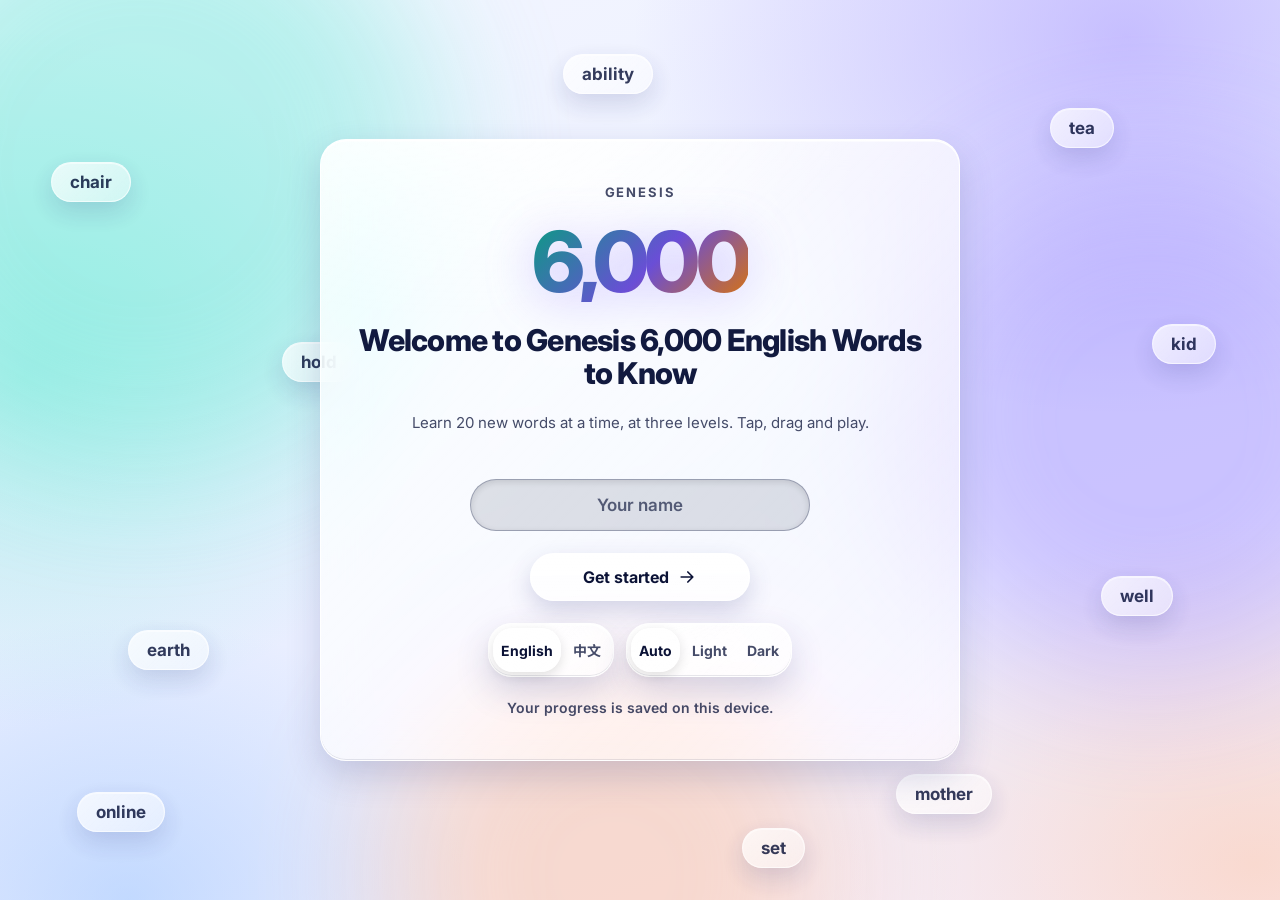
==== commit 69c2fa85: "Add Watch the video and Listen to a conversation buttons to each level The lesson page now has a Wat" ====
--- a/demo/Genesis-6000-Words.html
+++ b/demo/Genesis-6000-Words.html
@@ -182,6 +182,7 @@
 .num{width:40px;height:40px;border-radius:14px;display:grid;place-items:center;font-weight:800;background:var(--lv-grad);color:#0b1236;flex:none}
 .acts{display:flex;flex-direction:column;gap:8px}
 .act{display:flex;align-items:center;gap:12px;padding:12px 14px;border-radius:18px;background:rgba(var(--tint),.09);font-weight:600;font-size:15px;text-align:left;min-height:52px;width:100%;transition:background .2s}
+.ta{display:block;width:100%;box-sizing:border-box;padding:12px 14px;border-radius:16px;background:rgba(var(--tint),.12);border:1px solid rgba(var(--tint),.3);color:inherit;font:inherit;font-size:13px;line-height:1.4;resize:vertical;word-break:break-all;outline:none}
 .sel{padding:10px 14px;border-radius:16px;background:rgba(var(--tint),.12);border:1px solid rgba(var(--tint),.3);color:inherit;font:inherit;font-weight:600;min-width:0;max-width:100%;text-overflow:ellipsis}.sel option{color:CanvasText;background:Canvas}
 .act .pill{display:block;min-width:0;overflow:hidden;text-overflow:ellipsis}.grid>*{min-width:0}
 .act:hover{background:rgba(var(--tint),.18)}.act .em{font-size:22px;width:30px;text-align:center}.act .go{margin-left:auto;color:var(--ink3)}
@@ -220,6 +221,10 @@
 .chip.shake,.slot.shake,.opt.shake,.gap.shake{animation:shake .45s}
 @keyframes shake{20%,60%{transform:translateX(-7px)}40%,80%{transform:translateX(7px)}}
 .bank{display:flex;flex-wrap:wrap;gap:12px;justify-content:center;padding:16px;border-radius:24px;background:rgba(var(--tint),.08);border:1px dashed rgba(var(--tint),.3);min-height:76px;width:100%}
+/* the 20-word bank of the article stays on screen while the article scrolls, so a word can always be dragged to a gap */
+.bank.sticky{position:sticky;bottom:14px;z-index:6;max-height:36vh;overflow-y:auto;background:var(--bg);background:color-mix(in srgb,var(--bg) 90%,transparent);-webkit-backdrop-filter:blur(14px);backdrop-filter:blur(14px);box-shadow:0 12px 32px -12px rgba(0,0,0,.45)}
+.bank.sticky:empty{display:none}
+@media (max-width:900px){.bank.sticky{bottom:calc(90px + env(safe-area-inset-bottom,0px))}}
 .story{font-size:20px;line-height:2.5;font-weight:500;text-align:left;width:100%}
 @media (max-width:640px){.story{font-size:18px;line-height:2.4}}
 .gap{display:inline-flex;align-items:center;justify-content:center;vertical-align:middle;min-width:104px;min-height:44px;margin:0 3px;padding:0 6px;border-radius:16px;background:rgba(var(--tint),.1);border:2px dashed rgba(var(--tint),.45);font-weight:800;color:var(--ink3);font-size:15px;transition:background .2s,border-color .2s;cursor:pointer}
@@ -276,6 +281,29 @@
 /* finish banner, toast, popover, sheet */
 .banner{padding:22px 26px;border-radius:26px;display:flex;align-items:center;gap:18px;flex-wrap:wrap;justify-content:center;text-align:center;background:linear-gradient(135deg,rgba(65,224,138,.35),rgba(65,224,138,.08))}
 .banner .big{font-size:42px}.banner b{font-size:22px}
+/* end of an activity: where you are, then one big button that says what comes next */
+.finish{display:flex;flex-direction:column;align-items:center;gap:16px;width:100%}
+.steps{display:grid;grid-template-columns:repeat(3,minmax(0,1fr));gap:10px;width:100%;max-width:420px;margin:0;padding:0;list-style:none}
+.step{display:flex;flex-direction:column;align-items:center;gap:6px;min-width:0;font-size:14px;font-weight:700;line-height:1.25;color:var(--ink2);overflow-wrap:anywhere}
+.step small{display:block;font-size:12px;font-weight:600;color:var(--ink3)}
+.step i{display:grid;place-items:center;width:40px;height:40px;border-radius:50%;font-style:normal;font-size:17px;font-weight:800;color:var(--ink);background:rgba(var(--tint),.12);border:2px solid rgba(var(--tint),.32)}
+.step.done i{background:var(--ok);border-color:var(--ok);color:#06210f}
+.step.next{color:var(--ink)}
+.step.next i{border-color:rgb(var(--lv-rgb));box-shadow:0 0 0 4px rgba(var(--lv-rgb),.28);background:rgba(var(--lv-rgb),.22)}
+.btn.lg{min-height:60px;padding:0 32px;font-size:19px;border-radius:32px;white-space:normal;text-align:center;line-height:1.25;width:100%;max-width:460px}
+.finish .what{margin-top:-6px;max-width:460px}
+.finish .alt{display:flex;flex-wrap:wrap;gap:10px;justify-content:center}
+/* watch the video and listen to the conversation: two big tiles on the lesson page */
+.mtiles{display:grid;grid-template-columns:repeat(2,minmax(0,1fr));gap:14px}
+@media (max-width:640px){.mtiles{grid-template-columns:minmax(0,1fr)}}
+.mtile{display:flex;align-items:center;gap:16px;min-width:0;min-height:88px;padding:16px 20px;border-radius:24px;text-align:left;color:var(--ink);cursor:pointer;border:1px solid rgba(var(--tint),.32);background:linear-gradient(180deg,rgba(var(--lv-rgb),.34),rgba(var(--lv-rgb),.1));box-shadow:inset 0 1px 0 rgba(var(--tint),.35);transition:transform .15s}
+.mtile:hover{transform:translateY(-1px)}.mtile:active{transform:translateY(1px)}
+.mtile .ic{flex:none;display:grid;place-items:center;width:52px;height:52px;border-radius:50%;background:var(--lv-grad);color:#0b1236}
+.mtile .ic svg{width:26px;height:26px;stroke:currentColor;fill:none;stroke-width:2;stroke-linecap:round;stroke-linejoin:round}
+.mtile b{display:block;font-size:18px;line-height:1.25}.mtile small{display:block;margin-top:3px;font-size:14px;font-weight:600;line-height:1.35;color:var(--ink2)}
+.mtile .go{flex:none;color:var(--ink3)}.mtile .go svg{width:22px;height:22px;stroke:currentColor;fill:none;stroke-width:2}
+.mtile .pill{flex:none}
+.mtile.off{opacity:.82}
 .toasts{position:fixed;left:0;right:0;padding-inline:max(16px,env(safe-area-inset-left,0px));bottom:calc(96px + env(safe-area-inset-bottom,0px));display:flex;flex-direction:column;align-items:center;gap:8px;z-index:900;pointer-events:none}
 @media (min-width:901px){.toasts{bottom:28px}}
 .toast{padding:12px 22px;border-radius:999px;font-weight:700;font-size:15px;background-color:var(--float);animation:rise .3s both;pointer-events:auto}
@@ -315,7 +343,7 @@
 <div id="app"></div>
 <noscript><p style="padding:24px;color:#fff">Please turn on JavaScript to use Genesis 6,000 English Words to Know.</p></noscript>
 <script>
-window.G_INLINE={"batches":{"batchSize":20,"setSize":5,"note":"Stage = CEEC level. Little Words are function words, to be designed separately.","batches":[{"id":"b001","n":1,"stage":1,"words":["w0005","w0394","w0589","w0820","w1284","w1745","w2100","w2358","w2573","w2949","w3155","w3441","w3661","w3988","w4417","w4761","w4993","w5361","w5531","w5877"],"sets":[["w0589","w0820","w2358","w3988","w4993"],["w0394","w1284","w1745","w2573","w5361"],["w2949","w3155","w3661","w5531","w5877"],["w0005","w2100","w3441","w4417","w4761"]]},{"id":"b002","n":2,"stage":1,"words":["w0006","w0403","w0590","w0828","w1311","w1748","w2103","w2362","w2576","w2952","w3160","w3452","w3662","w4000","w4439","w4776","w4996","w5362","w5539","w5878"],"sets":[["w0006","w1748","w3160","w3452","w3662"],["w0403","w2103","w4000","w4439","w5539"],["w0590","w0828","w2362","w4776","w5878"],["w1311","w2576","w2952","w4996","w5362"]]},{"id":"b003","n":3,"stage":1,"words":["w0013","w0407","w0591","w0829","w1324","w1750","w2104","w2366","w2579","w2956","w3163","w3456","w3664","w4002","w4453","w4782","w4999","w5363","w5541","w5880"],"sets":[["w0591","w1750","w3163","w4999","w5880"],["w0407","w1324","w2366","w3456","w5363"],["w0829","w2104","w2956","w4002","w5541"],["w0013","w2579","w3664","w4453","w4782"]]},{"id":"b004","n":4,"stage":1,"words":["w0014","w0415","w0593","w0845","w1336","w1751","w2108","w2367","w2583","w2959","w3167","w3457","w3684","w4007","w4457","w4783","w5000","w5364","w5543","w5895"],"sets":[["w0845","w2367","w4007","w5543","w5895"],["w0014","w0415","w2108","w2583","w4457"],["w0593","w1751","w2959","w3167","w5000"],["w1336","w3457","w3684","w4783","w5364"]]},{"id":"b005","n":5,"stage":1,"words":["w0015","w0421","w0596","w0847","w1357","w1777","w2111","w2383","w2585","w2961","w3171","w3458","w3686","w4013","w4458","w4786","w5003","w5375","w5551","w5897"],"sets":[["w0847","w2383","w2585","w4458","w5897"],["w0421","w1357","w2961","w3686","w5003"],["w0596","w2111","w3171","w4786","w5375"],["w0015","w1777","w3458","w4013","w5551"]]},{"id":"b006","n":6,"stage":1,"words":["w0068","w0422","w0597","w0852","w1358","w1796","w2112","w2392","w2587","w2963","w3172","w3459","w3691","w4017","w4500","w4793","w5010","w5379","w5555","w5903"],"sets":[["w1358","w1796","w3459","w5010","w5903"],["w0422","w2112","w2392","w3691","w5379"],["w0597","w2587","w3172","w4500","w5555"],["w0068","w0852","w2963","w4017","w4793"]]},{"id":"b007","n":7,"stage":1,"words":["w0069","w0425","w0602","w0863","w1366","w1802","w2113","w2393","w2594","w2964","w3174","w3461","w3714","w4024","w4501","w4805","w5020","w5381","w5582","w5911"],"sets":[["w3461","w0863","w2964","w3174","w5381"],["w0069","w1366","w1802","w2594","w4024"],["w0425","w2113","w3714","w4501","w5020"],["w0602","w2393","w4805","w5582","w5911"]]},{"id":"b008","n":8,"stage":1,"words":["w0070","w0443","w0603","w0865","w1369","w1804","w2114","w2400","w2603","w2965","w3179","w3462","w3733","w4027","w4539","w4806","w5023","w5382","w5584","w5913"],"sets":[["w3462","w0865","w1369","w2965","w5584"],["w0070","w1804","w3179","w3733","w4027"],["w0443","w2114","w2400","w4539","w5023"],["w0603","w2603","w4806","w5382","w5913"]]},{"id":"b009","n":9,"stage":1,"words":["w0074","w0449","w0605","w0877","w1371","w1829","w2116","w2407","w2606","w2967","w3185","w3463","w3741","w4028","w4540","w4809","w5038","w5386","w5600","w5918"],"sets":[["w3463","w0877","w1371","w2967","w5600"],["w0074","w1829","w2407","w3185","w5918"],["w0449","w2116","w3741","w4028","w4809"],["w0605","w2606","w4540","w5038","w5386"]]},{"id":"b010","n":10,"stage":1,"words":["w0079","w0450","w0608","w0878","w1376","w1843","w2123","w2411","w2614","w2971","w3191","w3465","w3769","w4030","w4544","w4811","w5040","w5395","w5608","w5925"],"sets":[["w0079","w0878","w2411","w3191","w4544"],["w1376","w2614","w2971","w3465","w4811"],["w0450","w1843","w3769","w5040","w5395"],["w0608","w2123","w4030","w5608","w5925"]]},{"id":"b011","n":11,"stage":1,"words":["w0121","w0452","w0618","w0882","w1377","w1846","w2125","w2414","w2615","w2973","w3193","w3479","w3770","w4031","w4548","w4814","w5073","w5403","w5611","w5926"],"sets":[["w0121","w0452","w3479","w4031","w5926"],["w0618","w0882","w1377","w3770","w4814"],["w1846","w2125","w2414","w5073","w5403"],["w2615","w2973","w3193","w4548","w5611"]]},{"id":"b012","n":12,"stage":1,"words":["w0122","w0454","w0620","w0891","w1379","w1851","w2151","w2428","w2616","w2974","w3196","w3481","w3774","w4051","w4552","w4819","w5078","w5410","w5619","w5927"],"sets":[["w0620","w2428","w3196","w3774","w5410"],["w0891","w2616","w4051","w4552","w5927"],["w0122","w1379","w1851","w2974","w4819"],["w0454","w2151","w3481","w5078","w5619"]]},{"id":"b013","n":13,"stage":1,"words":["w0123","w0456","w0622","w0895","w1381","w1855","w2155","w2429","w2618","w2987","w3205","w3496","w3777","w4058","w4557","w4822","w5093","w5416","w5620","w5936"],"sets":[["w0123","w1381","w2155","w3205","w4557"],["w0456","w2429","w3496","w4822","w5936"],["w0622","w2618","w3777","w5093","w5416"],["w5620","w0895","w1855","w2987","w4058"]]},{"id":"b014","n":14,"stage":1,"words":["w0125","w0462","w0624","w0905","w1386","w1866","w2163","w2430","w2621","w2989","w3206","w3506","w3780","w4059","w4563","w4823","w5099","w5417","w5632","w5937"],"sets":[["w0624","w2621","w3206","w4563","w5099"],["w0905","w2163","w2989","w3506","w5417"],["w0125","w1386","w2430","w3780","w5632"],["w0462","w1866","w4059","w4823","w5937"]]},{"id":"b015","n":15,"stage":1,"words":["w0127","w0465","w0635","w0918","w1388","w1884","w2172","w2438","w2625","w2990","w3215","w3511","w3791","w4068","w4564","w4826","w5102","w5421","w5635","w5940"],"sets":[["w0465","w1388","w2172","w2990","w4564"],["w0635","w2438","w2625","w3511","w5102"],["w0918","w3215","w3791","w5421","w5635"],["w0127","w1884","w4068","w4826","w5940"]]},{"id":"b016","n":16,"stage":1,"words":["w0133","w0466","w0638","w0927","w1389","w1887","w2176","w2445","w2626","w2997","w3220","w3516","w3793","w4071","w4572","w4827","w5104","w5424","w5641","w5945"],"sets":[["w0638","w2445","w3516","w4071","w5424"],["w0927","w1389","w2997","w4572","w5945"],["w0133","w0466","w1887","w3220","w4827"],["w2176","w2626","w3793","w5104","w5641"]]},{"id":"b017","n":17,"stage":1,"words":["w0135","w0470","w0640","w0929","w1398","w1909","w2177","w2450","w2640","w3000","w3235","w3523","w3804","w4100","w4574","w4840","w5110","w5430","w5648","w5950"],"sets":[["w0135","w0470","w1909","w2640","w4574"],["w0640","w0929","w3235","w5110","w5430"],["w1398","w2177","w3000","w3523","w5648"],["w2450","w3804","w4100","w4840","w5950"]]},{"id":"b018","n":18,"stage":1,"words":["w0142","w0473","w0652","w0931","w1413","w1910","w2179","w2452","w2642","w3003","w3244","w3540","w3805","w4104","w4579","w4841","w5119","w5438","w5651","w5952"],"sets":[["w0931","w1413","w3003","w4841","w5952"],["w0473","w1910","w2642","w3244","w5651"],["w0142","w2179","w3540","w4104","w4579"],["w0652","w2452","w3805","w5119","w5438"]]},{"id":"b019","n":19,"stage":1,"words":["w0145","w0474","w0654","w0938","w1426","w1913","w2181","w2457","w2648","w3004","w3246","w3543","w3808","w4118","w4583","w4845","w5138","w5441","w5660","w5957"],"sets":[["w0654","w0938","w2457","w3543","w4845"],["w1426","w3004","w3246","w4118","w5957"],["w2181","w2648","w3808","w5138","w5441"],["w0145","w0474","w1913","w4583","w5660"]]},{"id":"b020","n":20,"stage":1,"words":["w0146","w0475","w0666","w0943","w1480","w1915","w2185","w2460","w2649","w3006","w3248","w3545","w3818","w4126","w4585","w4847","w5153","w5442","w5669","w5958"],"sets":[["w0943","w1915","w3006","w3818","w5442"],["w0146","w1480","w2185","w4126","w5669"],["w0475","w2460","w3248","w4585","w5958"],["w0666","w2649","w3545","w4847","w5153"]]},{"id":"b021","n":21,"stage":1,"words":["w0169","w0476","w0667","w0946","w1525","w1931","w2186","w2464","w2658","w3010","w3266","w3546","w3819","w4148","w4586","w4859","w5155","w5443","w5682","w5960"],"sets":[["w0476","w0667","w0946","w2464","w4586"],["w1525","w2658","w3010","w4859","w5155"],["w1931","w3266","w3819","w4148","w5960"],["w0169","w2186","w3546","w5443","w5682"]]},{"id":"b022","n":22,"stage":1,"words":["w0173","w0477","w0689","w0951","w1526","w1935","w2190","w2468","w2662","w3020","w3267","w3547","w3827","w4150","w4587","w4865","w5158","w5444","w5684","w5965"],"sets":[["w0951","w1935","w3267","w5158","w5684"],["w2468","w3547","w3827","w4865","w5965"],["w0477","w1526","w2662","w4150","w5444"],["w0173","w0689","w2190","w3020","w4587"]]},{"id":"b023","n":23,"stage":1,"words":["w0175","w0478","w0691","w0953","w1531","w1936","w2192","w2477","w2673","w3025","w3273","w3548","w3847","w4170","w4594","w4868","w5160","w5450","w5701","w5967"],"sets":[["w0478","w1531","w3273","w3847","w4170"],["w0175","w0691","w3025","w4868","w5160"],["w0953","w1936","w2673","w3548","w5701"],["w2192","w2477","w4594","w5450","w5967"]]},{"id":"b024","n":24,"stage":1,"words":["w0179","w0482","w0693","w0956","w1533","w1944","w2233","w2479","w2705","w3026","w3276","w3549","w3866","w4210","w4597","w4869","w5166","w5453","w5703","w5980"],"sets":[["w0482","w0693","w2705","w3866","w5703"],["w0179","w1533","w2479","w3549","w4597"],["w0956","w1944","w3026","w4210","w4869"],["w2233","w3276","w5166","w5453","w5980"]]},{"id":"b025","n":25,"stage":1,"words":["w0180","w0486","w0694","w0966","w1535","w1945","w2241","w2480","w2714","w3027","w3277","w3553","w3868","w4226","w4607","w4874","w5176","w5461","w5707","w5981"],"sets":[["w0180","w1945","w2714","w3027","w4874"],["w0486","w2241","w3553","w5176","w5707"],["w0694","w1535","w2480","w3868","w5461"],["w0966","w3277","w4226","w4607","w5981"]]},{"id":"b026","n":26,"stage":1,"words":["w0184","w0491","w0696","w0974","w1548","w1955","w2244","w2483","w2716","w3034","w3286","w3555","w3875","w4234","w4608","w4875","w5185","w5463","w5735","w5982"],"sets":[["w0491","w0696","w2244","w2483","w4608"],["w0974","w2716","w3555","w4875","w5463"],["w1548","w3034","w3286","w5185","w5982"],["w0184","w1955","w3875","w4234","w5735"]]},{"id":"b027","n":27,"stage":1,"words":["w0188","w0494","w0697","w0981","w1561","w1967","w2245","w2498","w2789","w3040","w3291","w3559","w3889","w4253","w4610","w4876","w5191","w5465","w5751","w5985"],"sets":[["w0188","w0981","w2498","w4253","w5985"],["w0494","w1561","w2789","w3889","w4610"],["w1967","w2245","w3291","w4876","w5751"],["w0697","w3040","w3559","w5191","w5465"]]},{"id":"b028","n":28,"stage":1,"words":["w0189","w0495","w0698","w0986","w1595","w1972","w2250","w2500","w2791","w3043","w3295","w3560","w3901","w4254","w4620","w4879","w5196","w5471","w5766","w5987"],"sets":[["w0189","w1972","w2250","w2791","w5196"],["w0495","w0986","w3043","w3295","w5471"],["w0698","w2500","w3560","w3901","w5766"],["w1595","w4254","w4620","w4879","w5987"]]},{"id":"b029","n":29,"stage":1,"words":["w0213","w0496","w0699","w0995","w1642","w1973","w2251","w2510","w2833","w3044","w3299","w3568","w3912","w4263","w4622","w4892","w5198","w5474","w5783","w5991"],"sets":[["w0213","w2510","w3299","w3912","w5783"],["w0995","w2251","w2833","w4263","w4622"],["w0496","w1642","w3044","w4892","w5474"],["w0699","w1973","w3568","w5198","w5991"]]},{"id":"b030","n":30,"stage":1,"words":["w0217","w0499","w0701","w1003","w1647","w1980","w2252","w2511","w2834","w3055","w3301","w3572","w3924","w4264","w4628","w4894","w5202","w5475","w5792","w5992"],"sets":[["w0217","w0499","w1003","w3055","w4628"],["w1980","w2252","w3572","w4894","w5992"],["w1647","w2834","w3301","w3924","w5475"],["w0701","w2511","w4264","w5202","w5792"]]},{"id":"b031","n":31,"stage":1,"words":["w0218","w0500","w0711","w1008","w1648","w2007","w2256","w2516","w2835","w3066","w3302","w3574","w3934","w4267","w4630","w4904","w5207","w5476","w5793","w5993"],"sets":[["w0500","w1008","w2256","w3574","w4904"],["w0711","w2516","w2835","w3934","w5207"],["w1648","w3066","w4267","w5476","w5993"],["w0218","w2007","w3302","w4630","w5793"]]},{"id":"b032","n":32,"stage":1,"words":["w0228","w0501","w0717","w1023","w1649","w2015","w2262","w2518","w2852","w3068","w3307","w3576","w3935","w4269","w4634","w4911","w5227","w5483","w5803","w5994"],"sets":[["w0228","w1023","w2852","w4911","w5803"],["w0501","w0717","w2262","w3307","w5227"],["w1649","w2518","w3068","w3576","w4634"],["w2015","w3935","w4269","w5483","w5994"]]},{"id":"b033","n":33,"stage":1,"words":["w0229","w0507","w0722","w1079","w1661","w2019","w2264","w2520","w2856","w3070","w3318","w3578","w3939","w4270","w4652","w4919","w5238","w5488","w5821","w6000"],"sets":[["w0722","w2264","w2856","w3939","w4270"],["w1079","w2520","w3070","w4919","w5238"],["w1661","w3318","w4652","w5488","w6000"],["w0229","w0507","w2019","w3578","w5821"]]},{"id":"b034","n":34,"stage":1,"words":["w0246","w0509","w0723","w1196","w1672","w2022","w2270","w2521","w2875","w3072","w3339","w3581","w3940","w4273","w4655","w4923","w5251","w5491","w5823","w6005"],"sets":[["w0246","w0509","w2875","w3072","w4923"],["w0723","w1196","w3581","w3940","w5491"],["w1672","w2022","w2270","w4655","w5251"],["w2521","w3339","w4273","w5823","w6005"]]},{"id":"b035","n":35,"stage":1,"words":["w0252","w0513","w0736","w1207","w1679","w2026","w2280","w2523","w2882","w3081","w3349","w3590","w3941","w4279","w4676","w4924","w5252","w5495","w5825","w6008"],"sets":[["w0252","w1679","w3081","w4676","w4924"],["w1207","w2280","w3349","w5252","w6008"],["w0513","w2026","w2523","w3590","w3941"],["w0736","w2882","w4279","w5495","w5825"]]},{"id":"b036","n":36,"stage":1,"words":["w0257","w0518","w0750","w1209","w1689","w2035","w2287","w2526","w2889","w3085","w3351","w3596","w3942","w4280","w4677","w4926","w5259","w5498","w5826","w0280"],"sets":[["w0518","w2287","w2526","w3942","w5259"],["w0750","w2889","w4280","w5498","w5826"],["w0257","w1209","w1689","w3351","w4677"],["w0280","w2035","w3085","w3596","w4926"]]},{"id":"b037","n":37,"stage":1,"words":["w0520","w0752","w1210","w1694","w2041","w2293","w2529","w2892","w3087","w3354","w3599","w3944","w4289","w4702","w4927","w5273","w5499","w5830","w0285","w0529"],"sets":[["w0520","w0529","w2293","w3354","w4702"],["w0752","w1210","w2529","w3599","w4927"],["w1694","w2892","w3944","w5273","w5499"],["w0285","w2041","w3087","w4289","w5830"]]},{"id":"b038","n":38,"stage":1,"words":["w0755","w1217","w1695","w2042","w2299","w2534","w2903","w3092","w3355","w3606","w3953","w4299","w4707","w4929","w5283","w5501","w5835","w0289","w0533","w0758"],"sets":[["w3606","w1695","w3092","w4707","w5501"],["w0533","w0758","w2299","w3355","w4929"],["w0755","w2042","w2534","w3953","w5283"],["w0289","w1217","w2903","w4299","w5835"]]},{"id":"b039","n":39,"stage":1,"words":["w1703","w1700","w2043","w2326","w2536","w2910","w3096","w3369","w3607","w3957","w4300","w4708","w4934","w5284","w5502","w5844","w0295","w0536","w0766","w1227"],"sets":[["w0536","w1700","w2910","w3607","w4934"],["w0766","w1227","w2326","w3369","w5502"],["w1703","w2536","w3096","w3957","w4300"],["w0295","w2043","w4708","w5284","w5844"]]},{"id":"b040","n":40,"stage":1,"words":["w1702","w2047","w2327","w2537","w2913","w3105","w3380","w3640","w3960","w4303","w4709","w4943","w5311","w5509","w5845","w0298","w0549","w0767","w1237","w1223"],"sets":[["w0549","w0767","w1237","w4943","w5311"],["w1702","w2047","w2327","w2537","w5509"],["w0298","w2913","w3105","w4303","w5845"],["w1223","w3380","w3640","w3960","w4709"]]},{"id":"b041","n":41,"stage":1,"words":["w2050","w2328","w2539","w2915","w3111","w3386","w3641","w3968","w4304","w4712","w4945","w5335","w5511","w5849","w0304","w0551","w0772","w1242","w1705","w2051"],"sets":[["w0304","w2050","w2328","w3111","w5335"],["w0551","w2051","w3386","w3641","w5849"],["w0772","w1705","w2539","w3968","w4945"],["w1242","w2915","w4304","w4712","w5511"]]},{"id":"b042","n":42,"stage":1,"words":["w2329","w2543","w2921","w3112","w3399","w3647","w3972","w4325","w4718","w4962","w5340","w5515","w5851","w0309","w0559","w0780","w1247","w1711","w2057","w2335"],"sets":[["w0559","w0780","w2921","w3399","w4962"],["w1247","w1711","w2057","w3112","w5340"],["w2329","w2543","w3647","w4325","w5851"],["w0309","w2335","w3972","w4718","w5515"]]},{"id":"b043","n":43,"stage":1,"words":["w2551","w2928","w3116","w3408","w3648","w3973","w4328","w4719","w4968","w5342","w5516","w5853","w0338","w0560","w0783","w1251","w1713","w2059","w2336","w2553"],"sets":[["w0560","w2336","w3116","w4719","w5516"],["w1251","w1713","w2551","w3408","w4968"],["w0338","w2059","w2553","w3648","w4328"],["w0783","w2928","w3973","w5342","w5853"]]},{"id":"b044","n":44,"stage":1,"words":["w2930","w3117","w3412","w3652","w3974","w4329","w4731","w4984","w5345","w5517","w5858","w0346","w0566","w0796","w1258","w1717","w2062","w2338","w2559","w2936"],"sets":[["w1717","w2338","w3117","w3974","w4984"],["w0346","w2062","w4329","w4731","w5517"],["w0566","w0796","w2559","w2936","w5345"],["w1258","w2930","w3412","w3652","w5858"]]},{"id":"b045","n":45,"stage":1,"words":["w3126","w3415","w3653","w3977","w4330","w4735","w4986","w5347","w5518","w5860","w0365","w0568","w0801","w1263","w1725","w2079","w2343","w2567","w2942","w3127"],"sets":[["w0365","w2079","w2343","w3126","w3977"],["w0568","w2567","w2942","w4330","w5518"],["w0801","w3127","w3415","w5347","w5860"],["w1263","w1725","w3653","w4735","w4986"]]},{"id":"b046","n":46,"stage":1,"words":["w3420","w3654","w3979","w4336","w4743","w4987","w5354","w5521","w5867","w0386","w0577","w0807","w1264","w1739","w2081","w2344","w2568","w2946","w3150","w3425"],"sets":[["w1264","w2344","w2946","w4336","w4987"],["w0577","w2081","w3150","w3420","w5354"],["w0807","w2568","w3425","w3654","w5521"],["w0386","w1739","w3979","w4743","w5867"]]},{"id":"b047","n":47,"stage":1,"words":["w3657","w3980","w4340","w4753","w4988","w5357","w5522","w5869","w0392","w0587","w0808","w1266","w1740","w2091","w2355","w2571","w2948","w3152","w3432","w3658"],"sets":[["w0587","w2091","w3658","w3980","w5522"],["w0392","w1740","w2355","w4340","w5869"],["w0808","w2571","w3152","w3657","w4988"],["w1266","w2948","w3432","w4753","w5357"]]},{"id":"b048","n":48,"stage":2,"words":["w3987","w4371","w4758","w4989","w5360","w5530","w5875","w0017","w0310","w0570","w0859","w1254","w1528","w1818","w2093","w2361","w2712","w3084","w3389","w3776"],"sets":[["w0310","w1254","w1818","w3084","w4989"],["w0017","w1528","w2712","w3389","w3776"],["w0570","w2093","w3987","w4371","w4758"],["w0859","w2361","w5360","w5530","w5875"]]},{"id":"b049","n":49,"stage":2,"words":["w4064","w4333","w4668","w4909","w5181","w5480","w5767","w0018","w0348","w0575","w0864","w1256","w1530","w1820","w2098","w2363","w2719","w3091","w3390","w3779"],"sets":[["w0018","w0348","w2098","w4064","w5767"],["w0575","w0864","w1820","w2363","w4333"],["w1256","w2719","w3390","w4668","w5181"],["w1530","w3091","w3779","w4909","w5480"]]},{"id":"b050","n":50,"stage":2,"words":["w4069","w4335","w4672","w4912","w5183","w5487","w5773","w0031","w0349","w0580","w0866","w1259","w1534","w1821","w2102","w2364","w2722","w3098","w3397","w3781"],"sets":[["w0031","w0580","w1821","w2364","w3781"],["w0349","w0866","w2102","w3098","w4672"],["w1259","w2722","w4069","w4335","w5183"],["w1534","w3397","w4912","w5487","w5773"]]},{"id":"b051","n":51,"stage":2,"words":["w4073","w4347","w4683","w4913","w5194","w5490","w5810","w0037","w0352","w0585","w0867","w1269","w1555","w1822","w2107","w2370","w2724","w3102","w3423","w3784"],"sets":[["w0037","w0867","w1822","w4073","w5810"],["w0352","w1555","w2370","w2724","w4683"],["w0585","w2107","w3102","w4347","w4913"],["w1269","w3423","w3784","w5194","w5490"]]},{"id":"b052","n":52,"stage":2,"words":["w4074","w4349","w4685","w4930","w5205","w5493","w5820","w0047","w0367","w0595","w0874","w1283","w1556","w1823","w2118","w2375","w2727","w3110","w3426","w3786"],"sets":[["w0047","w1556","w1823","w3786","w5820"],["w0367","w0595","w2118","w4349","w4685"],["w0874","w2375","w3110","w4930","w5205"],["w1283","w2727","w3426","w4074","w5493"]]},{"id":"b053","n":53,"stage":2,"words":["w4075","w4362","w4693","w4932","w5224","w5494","w5822","w0071","w0375","w0612","w0884","w1285","w1558","w1827","w2122","w2376","w2728","w3114","w3443","w3788"],"sets":[["w0071","w1285","w2728","w4075","w5224"],["w0375","w1558","w3114","w4362","w5494"],["w0612","w2122","w3443","w4693","w5822"],["w0884","w1827","w2376","w3788","w4932"]]},{"id":"b054","n":54,"stage":2,"words":["w4087","w4364","w4703","w4933","w5225","w5496","w5827","w0073","w0377","w0614","w0911","w1286","w1565","w1832","w2126","w2384","w2729","w3118","w3448","w3792"],"sets":[["w0377","w0614","w1565","w3118","w4933"],["w0911","w2384","w3448","w4087","w5496"],["w1832","w2729","w3792","w4364","w5827"],["w0073","w1286","w2126","w4703","w5225"]]},{"id":"b055","n":55,"stage":2,"words":["w4110","w4387","w4706","w4944","w5226","w5500","w5831","w0075","w0380","w0615","w0913","w1299","w1566","w1837","w2129","w2387","w2731","w3129","w3467","w3803"],"sets":[["w0075","w0913","w1837","w3803","w5226"],["w1566","w2387","w4110","w4944","w5500"],["w0615","w2129","w3129","w4387","w5831"],["w0380","w1299","w2731","w3467","w4706"]]},{"id":"b056","n":56,"stage":2,"words":["w4112","w4392","w4710","w4947","w5233","w5513","w5842","w0082","w0397","w0636","w0919","w1302","w1584","w1839","w2130","w2388","w2738","w3132","w3482","w3811"],"sets":[["w0636","w1302","w2130","w4112","w4710"],["w0919","w1839","w3811","w4947","w5233"],["w0082","w2388","w2738","w4392","w5513"],["w0397","w1584","w3132","w3482","w5842"]]},{"id":"b057","n":57,"stage":2,"words":["w4113","w4394","w4711","w4951","w5239","w5514","w5843","w0084","w0398","w0639","w0920","w1313","w1585","w1842","w2131","w2391","w2745","w3137","w3483","w3814"],"sets":[["w0398","w1585","w3137","w3483","w5514"],["w0639","w1842","w3814","w4113","w5843"],["w0084","w0920","w2131","w4394","w4711"],["w1313","w2391","w2745","w4951","w5239"]]},{"id":"b058","n":58,"stage":2,"words":["w4128","w4398","w4713","w4953","w5242","w5519","w5847","w0096","w0399","w0642","w0923","w1314","w1589","w1860","w2136","w2395","w2756","w3149","w3493","w3816"],"sets":[["w0642","w2395","w4128","w4953","w5519"],["w0399","w1860","w2756","w4398","w5847"],["w0096","w0923","w2136","w3493","w4713"],["w1314","w1589","w3149","w3816","w5242"]]},{"id":"b059","n":59,"stage":2,"words":["w4129","w4403","w4720","w4957","w5243","w5520","w5855","w0101","w0406","w0658","w0932","w1332","w1590","w1863","w2146","w2416","w2775","w3162","w3503","w3826"],"sets":[["w0932","w1590","w3162","w5243","w5520"],["w0101","w1332","w1863","w3826","w5855"],["w0406","w2146","w2416","w3503","w4129"],["w0658","w2775","w4403","w4720","w4957"]]},{"id":"b060","n":60,"stage":2,"words":["w4130","w4411","w4721","w4959","w5253","w5533","w5865","w0102","w0410","w0668","w0933","w1333","w1591","w1868","w2154","w2432","w2793","w3175","w3505","w3829"],"sets":[["w1333","w2432","w2793","w4130","w5533"],["w1591","w3175","w3505","w5253","w5865"],["w0102","w0410","w1868","w3829","w4411"],["w0668","w0933","w2154","w4721","w4959"]]},{"id":"b061","n":61,"stage":2,"words":["w4133","w4414","w4722","w4961","w5265","w5538","w5868","w0108","w0411","w0677","w0936","w1339","w1604","w1869","w2156","w2435","w2802","w3178","w3510","w3835"],"sets":[["w0677","w1869","w2156","w3835","w5265"],["w0936","w2435","w3510","w4133","w5868"],["w0108","w1339","w2802","w4722","w5538"],["w0411","w1604","w3178","w4414","w4961"]]},{"id":"b062","n":62,"stage":2,"words":["w4134","w4415","w4725","w4963","w5267","w5545","w5872","w0114","w0412","w0680","w0949","w1342","w1612","w1874","w2165","w2437","w2803","w3195","w3512","w3838"],"sets":[["w0412","w1342","w2165","w4134","w4415"],["w0680","w1874","w2437","w4963","w5267"],["w0949","w2803","w3195","w4725","w5545"],["w0114","w1612","w3512","w3838","w5872"]]},{"id":"b063","n":63,"stage":2,"words":["w4135","w4416","w4726","w4966","w5268","w5546","w5873","w0115","w0413","w0686","w0952","w1345","w1613","w1890","w2167","w2439","w2804","w3209","w3517","w3843"],"sets":[["w0413","w0686","w1345","w3843","w5268"],["w0952","w1613","w1890","w4135","w5546"],["w2167","w3209","w3517","w4416","w5873"],["w0115","w2439","w2804","w4726","w4966"]]},{"id":"b064","n":64,"stage":2,"words":["w4136","w4430","w4727","w4976","w5269","w5549","w5879","w0126","w0417","w0687","w0954","w1349","w1634","w1892","w2170","w2441","w2810","w3213","w3518","w3849"],"sets":[["w0954","w2170","w3518","w4136","w5549"],["w0126","w0417","w2441","w3213","w4430"],["w0687","w1634","w2810","w4727","w5879"],["w1349","w1892","w3849","w4976","w5269"]]},{"id":"b065","n":65,"stage":2,"words":["w4137","w4445","w4729","w4977","w5274","w5550","w5881","w0139","w0430","w0692","w0961","w1353","w1637","w1893","w2174","w2448","w2812","w3217","w3521","w3850"],"sets":[["w0961","w2174","w2448","w5550","w5881"],["w0139","w1353","w2812","w3217","w4445"],["w0430","w1637","w3521","w4137","w4977"],["w0692","w1893","w3850","w4729","w5274"]]},{"id":"b066","n":66,"stage":2,"words":["w4140","w4449","w4730","w4985","w5275","w5574","w5887","w0140","w0432","w0703","w0964","w1355","w1653","w1908","w2178","w2451","w2840","w3221","w3524","w3851"],"sets":[["w0964","w1653","w3524","w4985","w5275"],["w0140","w1355","w2178","w3851","w5574"],["w0432","w1908","w2840","w4140","w5887"],["w0703","w2451","w3221","w4449","w4730"]]},{"id":"b067","n":67,"stage":2,"words":["w4141","w4451","w4738","w4997","w5290","w5575","w5890","w0141","w0433","w0707","w0969","w1359","w1665","w1911","w2180","w2458","w2841","w3222","w3527","w3853"],"sets":[["w0707","w1911","w2841","w3527","w4738"],["w0969","w2180","w3853","w4997","w5890"],["w0141","w1359","w2458","w4141","w5290"],["w0433","w1665","w3222","w4451","w5575"]]},{"id":"b068","n":68,"stage":2,"words":["w4143","w4456","w4740","w4998","w5291","w5577","w5894","w0143","w0437","w0710","w0971","w1361","w1666","w1920","w2183","w2461","w2842","w3224","w3529","w3855"],"sets":[["w0437","w1361","w2183","w4456","w4740"],["w0710","w1666","w2461","w4998","w5894"],["w2842","w0971","w3224","w3529","w5577"],["w0143","w1920","w3855","w4143","w5291"]]},{"id":"b069","n":69,"stage":2,"words":["w4146","w4468","w4746","w5001","w5301","w5580","w5901","w0150","w0442","w0716","w0978","w1364","w1667","w1924","w2187","w2465","w2877","w3228","w3533","w3877"],"sets":[["w0442","w1667","w1924","w3228","w5901"],["w0716","w2187","w3533","w3877","w4746"],["w0978","w2465","w4146","w4468","w5001"],["w0150","w1364","w2877","w5301","w5580"]]},{"id":"b070","n":70,"stage":2,"words":["w4156","w4491","w4755","w5002","w5309","w5589","w5906","w0151","w0445","w0719","w0980","w1367","w1671","w1927","w2191","w2473","w2895","w3247","w3536","w3883"],"sets":[["w0445","w0719","w0980","w2895","w4755"],["w1367","w2191","w3247","w3883","w5002"],["w1671","w2473","w3536","w5309","w5906"],["w0151","w1927","w4156","w4491","w5589"]]},{"id":"b071","n":71,"stage":2,"words":["w4159","w4495","w4756","w5004","w5310","w5590","w5917","w0159","w0446","w0721","w0990","w1368","w1673","w1928","w2193","w2474","w2912","w3249","w3537","w3891"],"sets":[["w0721","w2474","w3249","w3537","w5917"],["w0990","w1673","w3891","w4495","w5004"],["w0159","w1368","w1928","w4159","w4756"],["w0446","w2193","w2912","w5310","w5590"]]},{"id":"b072","n":72,"stage":2,"words":["w4171","w4499","w4764","w5009","w5314","w5594","w5920","w0160","w0448","w0728","w0999","w1374","w1674","w1943","w2194","w2485","w2914","w3254","w3538","w3902"],"sets":[["w0160","w0728","w2485","w3254","w3902"],["w0448","w1943","w2194","w4171","w4499"],["w0999","w2914","w4764","w5009","w5920"],["w1374","w1674","w3538","w5314","w5594"]]},{"id":"b073","n":73,"stage":2,"words":["w4175","w4508","w4769","w5021","w5315","w5612","w5924","w0174","w0455","w0729","w1002","w1384","w1682","w1950","w2197","w2525","w2917","w3255","w3541","w3903"],"sets":[["w0174","w1384","w2917","w4175","w5315"],["w0455","w0729","w2197","w3255","w4508"],["w1002","w1682","w3541","w4769","w5612"],["w1950","w2525","w3903","w5021","w5924"]]},{"id":"b074","n":74,"stage":2,"words":["w4179","w4509","w4779","w5036","w5316","w5615","w5929","w0177","w0459","w0731","w1009","w1390","w1685","w1961","w2203","w2545","w2924","w3258","w3552","w3928"],"sets":[["w0459","w1009","w2545","w3928","w5036"],["w0731","w2924","w4179","w5316","w5929"],["w0177","w1390","w1961","w3258","w4509"],["w1685","w2203","w3552","w4779","w5615"]]},{"id":"b075","n":75,"stage":2,"words":["w4190","w4517","w4785","w5037","w5317","w5617","w5930","w0186","w0467","w0741","w1011","w1392","w1690","w1962","w2209","w2555","w2925","w3261","w3558","w3950"],"sets":[["w0467","w1690","w2209","w3558","w5317"],["w0741","w1962","w3950","w4190","w5617"],["w0186","w1011","w2925","w4785","w5930"],["w1392","w2555","w3261","w4517","w5037"]]},{"id":"b076","n":76,"stage":2,"words":["w4195","w4524","w4795","w5039","w5320","w5622","w5931","w0200","w0469","w0770","w1017","w1399","w1691","w1963","w2210","w2556","w2937","w3262","w3567","w3967"],"sets":[["w1017","w1691","w3262","w4795","w5931"],["w0200","w1963","w2210","w3567","w5039"],["w0469","w0770","w2556","w3967","w5320"],["w1399","w2937","w4195","w4524","w5622"]]},{"id":"b077","n":77,"stage":2,"words":["w4204","w4541","w4796","w5044","w5333","w5633","w5934","w0201","w0472","w0773","w1036","w1415","w1709","w1971","w2214","w2558","w2943","w3263","w3569","w3971"],"sets":[["w0773","w1971","w3971","w4541","w5633"],["w1036","w2558","w3569","w4796","w5934"],["w0201","w1415","w2214","w2943","w5044"],["w0472","w1709","w3263","w4204","w5333"]]},{"id":"b078","n":78,"stage":2,"words":["w4206","w4576","w4797","w5050","w5343","w5642","w5944","w0212","w0480","w0777","w1039","w1431","w1714","w1976","w2219","w2561","w2944","w3264","w3573","w3978"],"sets":[["w0212","w0480","w1976","w3264","w5343"],["w0777","w2219","w3573","w3978","w5642"],["w1431","w2561","w4206","w4797","w5944"],["w1039","w1714","w2944","w4576","w5050"]]},{"id":"b079","n":79,"stage":2,"words":["w4211","w4578","w4803","w5064","w5355","w5643","w5949","w0215","w0484","w0789","w1058","w1432","w1718","w1992","w2234","w2562","w2953","w3269","w3579","w3982"],"sets":[["w0215","w0484","w1058","w2562","w4578"],["w0789","w1718","w1992","w2953","w5064"],["w1432","w3269","w3579","w4211","w5355"],["w2234","w3982","w4803","w5643","w5949"]]},{"id":"b080","n":80,"stage":2,"words":["w4213","w4582","w4808","w5065","w5356","w5644","w5951","w0216","w0487","w0795","w1059","w1437","w1719","w1993","w2246","w2566","w2981","w3278","w3587","w3986"],"sets":[["w0795","w1059","w3278","w3986","w5065"],["w1437","w1993","w3587","w5356","w5644"],["w0216","w1719","w2246","w4213","w4582"],["w0487","w2566","w2981","w4808","w5951"]]},{"id":"b081","n":81,"stage":2,"words":["w4232","w4584","w4810","w5068","w5359","w5646","w5953","w0220","w0489","w0800","w1089","w1440","w1729","w2002","w2247","w2575","w2984","w3280","w3602","w3999"],"sets":[["w1729","w2002","w3280","w3999","w5068"],["w0220","w0489","w2247","w3602","w5359"],["w0800","w1440","w2575","w4232","w5646"],["w1089","w2984","w4584","w4810","w5953"]]},{"id":"b082","n":82,"stage":2,"words":["w4237","w4598","w4812","w5072","w5365","w5673","w5954","w0242","w0492","w0809","w1094","w1441","w1738","w2008","w2259","w2593","w2985","w3284","w3614","w4003"],"sets":[["w0809","w2593","w2985","w4598","w5365"],["w1441","w3284","w4003","w5673","w5954"],["w0242","w1094","w1738","w3614","w4237"],["w0492","w2008","w2259","w4812","w5072"]]},{"id":"b083","n":83,"stage":2,"words":["w4240","w4600","w4813","w5090","w5366","w5677","w5956","w0243","w0493","w0810","w1099","w1452","w1741","w2021","w2265","w2609","w2988","w3293","w3615","w4004"],"sets":[["w0810","w1099","w2609","w4813","w5956"],["w1452","w1741","w2988","w3293","w5090"],["w0243","w2021","w3615","w4240","w5366"],["w0493","w2265","w4004","w4600","w5677"]]},{"id":"b084","n":84,"stage":2,"words":["w4241","w4601","w4821","w5097","w5372","w5678","w5959","w0244","w0502","w0811","w1108","w1453","w1744","w2027","w2274","w2629","w2996","w3304","w3628","w4006"],"sets":[["w0811","w1108","w2996","w4601","w5678"],["w1744","w2629","w3304","w4821","w5959"],["w0502","w2027","w3628","w4006","w5097"],["w0244","w1453","w2274","w4241","w5372"]]},{"id":"b085","n":85,"stage":2,"words":["w4243","w4603","w4835","w5100","w5376","w5679","w5966","w0247","w0512","w0813","w1112","w1455","w1746","w2029","w2275","w2631","w2998","w3308","w3633","w4008"],"sets":[["w0512","w0813","w2998","w5100","w5376"],["w1112","w2029","w2275","w3308","w5966"],["w1455","w2631","w3633","w4008","w5679"],["w0247","w1746","w4243","w4603","w4835"]]},{"id":"b086","n":86,"stage":2,"words":["w4248","w4611","w4838","w5108","w5385","w5687","w5968","w0253","w0516","w0819","w1119","w1457","w1747","w2036","w2281","w2633","w2999","w3312","w3635","w4014"],"sets":[["w1457","w1747","w2036","w4014","w5968"],["w0253","w2281","w2633","w2999","w4611"],["w0819","w3312","w4248","w5108","w5385"],["w0516","w1119","w3635","w4838","w5687"]]},{"id":"b087","n":87,"stage":2,"words":["w4249","w4623","w4842","w5121","w5400","w5688","w5970","w0254","w0522","w0822","w1123","w1466","w1749","w2055","w2292","w2643","w3007","w3316","w3645","w4015"],"sets":[["w0522","w1749","w2055","w4623","w5688"],["w0822","w2292","w2643","w3007","w4842"],["w1123","w3316","w4015","w5121","w5970"],["w0254","w1466","w3645","w4249","w5400"]]},{"id":"b088","n":88,"stage":2,"words":["w4255","w4624","w4852","w5124","w5408","w5689","w5971","w0262","w0523","w0823","w1137","w1471","w1763","w2061","w2294","w2644","w3009","w3328","w3649","w4029"],"sets":[["w0262","w0523","w2294","w3009","w4255"],["w0823","w1137","w2644","w3649","w4852"],["w1471","w1763","w3328","w5124","w5689"],["w2061","w4029","w4624","w5408","w5971"]]},{"id":"b089","n":89,"stage":2,"words":["w4260","w4625","w4853","w5128","w5409","w5692","w5974","w0264","w0530","w0830","w1140","w1472","w1766","w2065","w2295","w2647","w3015","w3331","w3666","w4034"],"sets":[["w0830","w2065","w4034","w4853","w5974"],["w0264","w1140","w2295","w4260","w5409"],["w1472","w2647","w3015","w4625","w5692"],["w0530","w1766","w3331","w3666","w5128"]]},{"id":"b090","n":90,"stage":2,"words":["w4261","w4631","w4855","w5135","w5412","w5693","w5984","w0267","w0531","w0834","w1161","w1474","w1770","w2066","w2300","w2663","w3021","w3333","w3670","w4037"],"sets":[["w0531","w1770","w2663","w4037","w5984"],["w0834","w2066","w2300","w4261","w4855"],["w1161","w3021","w3333","w4631","w5693"],["w0267","w1474","w3670","w5135","w5412"]]},{"id":"b091","n":91,"stage":2,"words":["w4275","w4635","w4856","w5150","w5413","w5702","w6002","w0282","w0532","w0835","w1163","w1476","w1772","w2068","w2308","w2667","w3028","w3334","w3671","w4038"],"sets":[["w0532","w2068","w2667","w4038","w5413"],["w0835","w2308","w3028","w4275","w6002"],["w0282","w1476","w3334","w4635","w4856"],["w1163","w1772","w3671","w5150","w5702"]]},{"id":"b092","n":92,"stage":2,"words":["w4298","w4639","w4857","w5151","w5433","w5704","w6004","w0288","w0537","w0838","w1179","w1493","w1773","w2070","w2313","w2676","w3029","w3340","w3693","w4045"],"sets":[["w1493","w1773","w4298","w5433","w6004"],["w0288","w1179","w2070","w2313","w4639"],["w0537","w2676","w3029","w3693","w5151"],["w0838","w3340","w4045","w4857","w5704"]]},{"id":"b093","n":93,"stage":2,"words":["w4301","w4640","w4862","w5156","w5439","w5706","w0291","w0539","w0842","w1182","w1502","w1776","w2075","w2318","w2677","w3046","w3346","w3694","w4046","w4309"],"sets":[["w2075","w2318","w4301","w4862","w5439"],["w0291","w0842","w2677","w3346","w4309"],["w0539","w1182","w3046","w3694","w4640"],["w1502","w1776","w4046","w5156","w5706"]]},{"id":"b094","n":94,"stage":2,"words":["w4886","w4870","w5167","w5446","w5714","w0294","w0540","w0843","w1190","w1514","w1783","w2077","w2319","w2682","w3057","w3348","w3697","w4047","w4312","w4647"],"sets":[["w0540","w0843","w2077","w4870","w5167"],["w1190","w2319","w3348","w4886","w5714"],["w1514","w2682","w3057","w4047","w5446"],["w0294","w1783","w3697","w4312","w4647"]]},{"id":"b095","n":95,"stage":2,"words":["w4885","w5173","w5451","w5720","w0297","w0541","w0846","w1199","w1516","w1787","w2082","w2334","w2686","w3058","w3365","w3703","w4050","w4313","w4654","w4642"],"sets":[["w0541","w1787","w2334","w4642","w5720"],["w0846","w1199","w3058","w3365","w4885"],["w1516","w2686","w3703","w4313","w5173"],["w0297","w2082","w4050","w4654","w5451"]]},{"id":"b096","n":96,"stage":2,"words":["w5175","w5464","w5721","w0299","w0553","w0850","w1222","w1518","w1788","w2083","w2357","w2704","w3061","w3366","w3762","w4052","w4315","w4662","w4889","w5179"],"sets":[["w1222","w1788","w2704","w4052","w5179"],["w1518","w3061","w4315","w5464","w5721"],["w0299","w0850","w2083","w3366","w4889"],["w0553","w2357","w3762","w4662","w5175"]]},{"id":"b097","n":97,"stage":2,"words":["w5468","w5722","w0302","w0564","w0854","w1252","w1520","w1814","w2084","w2359","w2710","w3076","w3372","w3775","w4054","w4317","w4663","w4905","w5180","w5469"],"sets":[["w0302","w0854","w1814","w4054","w4663"],["w0564","w2084","w2359","w4905","w5180"],["w1252","w2710","w3372","w4317","w5468"],["w1520","w3076","w3775","w5469","w5722"]]},{"id":"b098","n":98,"stage":3,"words":["w5765","w0008","w0384","w0657","w0907","w1290","w1650","w1989","w2290","w2565","w2904","w3140","w3427","w3764","w4021","w4348","w4629","w4887","w5172","w5418"],"sets":[["w0907","w1650","w3140","w4629","w5418"],["w0384","w1989","w2565","w3764","w5172"],["w0657","w2290","w3427","w4021","w5765"],["w0008","w1290","w2904","w4348","w4887"]]},{"id":"b099","n":99,"stage":3,"words":["w5730","w0032","w0385","w0660","w0926","w1291","w1658","w1994","w2291","w2574","w2905","w3144","w3436","w3772","w4022","w4358","w4646","w4890","w5177","w5427"],"sets":[["w0032","w1658","w3144","w4890","w5427"],["w0385","w0660","w2291","w3436","w5730"],["w0926","w1994","w2574","w3772","w4022"],["w1291","w2905","w4358","w4646","w5177"]]},{"id":"b100","n":100,"stage":3,"words":["w5731","w0054","w0389","w0661","w0928","w1294","w1664","w2006","w2297","w2577","w2906","w3148","w3438","w3778","w4023","w4363","w4648","w4891","w5186","w5445"],"sets":[["w0054","w1294","w3148","w4648","w5731"],["w0389","w1664","w3438","w3778","w5186"],["w0661","w2006","w2297","w4023","w5445"],["w0928","w2577","w2906","w4363","w4891"]]},{"id":"b101","n":101,"stage":3,"words":["w5732","w0058","w0391","w0662","w0934","w1297","w1668","w2024","w2322","w2578","w2907","w3157","w3439","w3782","w4035","w4369","w4649","w4901","w5193","w5454"],"sets":[["w0058","w0391","w2322","w4035","w5193"],["w0662","w1668","w2907","w4369","w5454"],["w0934","w2024","w2578","w3439","w4649"],["w1297","w3157","w3782","w4901","w5732"]]},{"id":"b102","n":102,"stage":3,"words":["w5733","w0059","w0396","w0663","w0940","w1298","w1670","w2028","w2325","w2581","w2908","w3159","w3440","w3783","w4042","w4372","w4650","w4906","w5195","w5455"],"sets":[["w0663","w2028","w2325","w3783","w5455"],["w0940","w2581","w2908","w4042","w5733"],["w0059","w1298","w3159","w4650","w5195"],["w0396","w1670","w3440","w4372","w4906"]]},{"id":"b103","n":103,"stage":3,"words":["w5737","w0083","w0401","w0664","w0942","w1300","w1675","w2030","w2341","w2582","w2920","w3161","w3447","w3785","w4043","w4399","w4653","w4907","w5197","w5456"],"sets":[["w0083","w0942","w3161","w4653","w4907"],["w1300","w2030","w2341","w3447","w5197"],["w0401","w1675","w2582","w3785","w5737"],["w0664","w2920","w4043","w4399","w5456"]]},{"id":"b104","n":104,"stage":3,"words":["w5747","w0094","w0402","w0665","w0947","w1303","w1681","w2031","w2349","w2586","w2922","w3173","w3470","w3787","w4055","w4402","w4656","w4908","w5199","w5467"],"sets":[["w0094","w0665","w1303","w3173","w4908"],["w0947","w1681","w2349","w3787","w5199"],["w2031","w2922","w3470","w4055","w5467"],["w0402","w2586","w4402","w4656","w5747"]]},{"id":"b105","n":105,"stage":3,"words":["w5753","w0103","w0405","w0669","w0950","w1310","w1683","w2032","w2354","w2589","w2929","w3181","w3473","w3790","w4056","w4418","w4660","w4914","w5217","w5473"],"sets":[["w0103","w0405","w2032","w3473","w5753"],["w0669","w0950","w2354","w2929","w3790"],["w1310","w2589","w4056","w4660","w5217"],["w1683","w3181","w4418","w4914","w5473"]]},{"id":"b106","n":106,"stage":3,"words":["w5763","w0104","w0408","w0672","w0955","w1315","w1684","w2034","w2356","w2595","w2932","w3186","w3476","w3796","w4062","w4421","w4664","w4916","w5221","w5477"],"sets":[["w0408","w2034","w2356","w3796","w4916"],["w0672","w2595","w2932","w4062","w5763"],["w0955","w1684","w3186","w4421","w5477"],["w0104","w1315","w3476","w4664","w5221"]]},{"id":"b107","n":107,"stage":3,"words":["w5780","w0105","w0409","w0673","w0957","w1318","w1686","w2039","w2365","w2599","w2933","w3197","w3480","w3797","w4065","w4424","w4665","w4935","w5222","w5478"],"sets":[["w0409","w1318","w2599","w3197","w5780"],["w0673","w1686","w3480","w4065","w4424"],["w0957","w2039","w3797","w4665","w4935"],["w0105","w2365","w2933","w5222","w5478"]]},{"id":"b108","n":108,"stage":3,"words":["w5781","w0107","w0419","w0676","w0960","w1337","w1701","w2044","w2374","w2600","w2934","w3198","w3490","w3802","w4066","w4428","w4666","w4971","w5232","w5482"],"sets":[["w0419","w1701","w2044","w3490","w5482"],["w0107","w0676","w2374","w2600","w3802"],["w0960","w2934","w4066","w4666","w4971"],["w1337","w3198","w4428","w5232","w5781"]]},{"id":"b109","n":109,"stage":3,"words":["w5782","w0109","w0424","w0678","w0968","w1362","w1707","w2048","w2377","w2602","w2940","w3199","w3495","w3807","w4067","w4431","w4674","w4979","w5235","w5497"],"sets":[["w0424","w2048","w3199","w3495","w5497"],["w0109","w0678","w2377","w3807","w4431"],["w0968","w1707","w2602","w4067","w5782"],["w1362","w2940","w4674","w4979","w5235"]]},{"id":"b110","n":110,"stage":3,"words":["w5790","w0110","w0426","w0679","w0970","w1363","w1710","w2052","w2379","w2617","w2947","w3203","w3498","w3820","w4070","w4433","w4675","w4980","w5236","w5512"],"sets":[["w0679","w2052","w2617","w2947","w4675"],["w0970","w3203","w4070","w4980","w5512"],["w0110","w1363","w2379","w3498","w5236"],["w0426","w1710","w3820","w4433","w5790"]]},{"id":"b111","n":111,"stage":3,"words":["w5791","w0120","w0434","w0688","w0972","w1372","w1712","w2056","w2385","w2620","w2951","w3214","w3499","w3821","w4080","w4434","w4678","w4983","w5241","w5529"],"sets":[["w0120","w0434","w2385","w3499","w4678"],["w0688","w1712","w2620","w3821","w4983"],["w0972","w2056","w2951","w4434","w5241"],["w1372","w3214","w4080","w5529","w5791"]]},{"id":"b112","n":112,"stage":3,"words":["w5797","w0124","w0435","w0690","w0984","w1373","w1720","w2064","w2399","w2628","w2954","w3218","w3509","w3822","w4099","w4440","w4679","w4994","w5246","w5532"],"sets":[["w0435","w1720","w2064","w3822","w5246"],["w0690","w2628","w3509","w4099","w5797"],["w0984","w2399","w2954","w4679","w5532"],["w0124","w1373","w3218","w4440","w4994"]]},{"id":"b113","n":113,"stage":3,"words":["w5798","w0138","w0438","w0700","w0987","w1375","w1721","w2071","w2401","w2630","w2957","w3227","w3515","w3825","w4103","w4443","w4680","w5014","w5248","w5534"],"sets":[["w0438","w2071","w2401","w3825","w5248"],["w0700","w2957","w4103","w4443","w5534"],["w0987","w1721","w3227","w4680","w5798"],["w0138","w1375","w2630","w3515","w5014"]]},{"id":"b114","n":114,"stage":3,"words":["w5799","w0144","w0439","w0704","w0994","w1378","w1722","w2074","w2402","w2634","w2960","w3239","w3520","w3832","w4117","w4455","w4687","w5028","w5249","w5535"],"sets":[["w0144","w1378","w2402","w3239","w5799"],["w0439","w1722","w2634","w3832","w4687"],["w0704","w2074","w3520","w4117","w5249"],["w0994","w2960","w4455","w5028","w5535"]]},{"id":"b115","n":115,"stage":3,"words":["w5805","w0165","w0444","w0706","w0996","w1387","w1727","w2086","w2413","w2637","w2962","w3240","w3522","w3837","w4120","w4459","w4692","w5042","w5257","w5537"],"sets":[["w0444","w0996","w2086","w3522","w5805"],["w0706","w2413","w2637","w3837","w4120"],["w1387","w2962","w4459","w5042","w5257"],["w0165","w1727","w3240","w4692","w5537"]]},{"id":"b116","n":116,"stage":3,"words":["w5806","w0172","w0460","w0708","w0997","w1394","w1737","w2101","w2415","w2638","w2968","w3245","w3525","w3844","w4124","w4461","w4694","w5045","w5286","w5540"],"sets":[["w0172","w1394","w1737","w3245","w5806"],["w0460","w2101","w2638","w3525","w4694"],["w0708","w2415","w3844","w4124","w5045"],["w0997","w2968","w4461","w5286","w5540"]]},{"id":"b117","n":117,"stage":3,"words":["w5811","w0178","w0463","w0725","w1007","w1401","w1753","w2121","w2422","w2641","w2969","w3252","w3534","w3845","w4147","w4464","w4698","w5046","w5289","w5544"],"sets":[["w0725","w2121","w3252","w4464","w5544"],["w1007","w2422","w4147","w4698","w5811"],["w0178","w1401","w2641","w2969","w5046"],["w0463","w1753","w3534","w3845","w5289"]]},{"id":"b118","n":118,"stage":3,"words":["w5818","w0191","w0464","w0735","w1010","w1405","w1765","w2128","w2426","w2651","w2972","w3265","w3539","w3848","w4153","w4467","w4705","w5047","w5292","w5548"],"sets":[["w2128","w3265","w3539","w4705","w5818"],["w0191","w0464","w2426","w3848","w5047"],["w0735","w1405","w2651","w4153","w5292"],["w1010","w1765","w2972","w4467","w5548"]]},{"id":"b119","n":119,"stage":3,"words":["w5819","w0192","w0468","w0738","w1021","w1407","w1767","w2133","w2440","w2661","w2976","w3274","w3551","w3854","w4157","w4476","w4716","w5052","w5293","w5554"],"sets":[["w0738","w1021","w2976","w4157","w5819"],["w1407","w1767","w2661","w3274","w4476"],["w0192","w2133","w3551","w4716","w5052"],["w0468","w2440","w3854","w5293","w5554"]]},{"id":"b120","n":120,"stage":3,"words":["w5829","w0195","w0481","w0745","w1026","w1411","w1769","w2134","w2447","w2684","w2977","w3275","w3571","w3856","w4158","w4484","w4732","w5053","w5297","w5572"],"sets":[["w1026","w1411","w2977","w3571","w4732"],["w0195","w1769","w2134","w3275","w5053"],["w0481","w2447","w3856","w4484","w5297"],["w0745","w2684","w4158","w5572","w5829"]]},{"id":"b121","n":121,"stage":3,"words":["w5836","w0197","w0503","w0749","w1040","w1414","w1771","w2135","w2459","w2689","w2980","w3279","w3588","w3863","w4164","w4490","w4736","w5054","w5303","w5578"],"sets":[["w0197","w0503","w1771","w2980","w5054"],["w0749","w1040","w2689","w3588","w5303"],["w1414","w2135","w3279","w4164","w5578"],["w2459","w3863","w4490","w4736","w5836"]]},{"id":"b122","n":122,"stage":3,"words":["w5837","w0214","w0505","w0756","w1048","w1428","w1775","w2138","w2462","w2703","w2983","w3282","w3598","w3871","w4167","w4497","w4739","w5058","w5307","w5579"],"sets":[["w0756","w1048","w1775","w2703","w3871"],["w1428","w2983","w4167","w4739","w5058"],["w0214","w2138","w3282","w4497","w5307"],["w0505","w2462","w3598","w5579","w5837"]]},{"id":"b123","n":123,"stage":3,"words":["w5846","w0222","w0506","w0762","w1055","w1443","w1782","w2143","w2466","w2708","w3005","w3290","w3608","w3873","w4181","w4498","w4747","w5071","w5308","w5588"],"sets":[["w0222","w1782","w3005","w3608","w5071"],["w0506","w1055","w2143","w3873","w5308"],["w0762","w2466","w2708","w4498","w5588"],["w1443","w3290","w4181","w4747","w5846"]]},{"id":"b124","n":124,"stage":3,"words":["w5850","w0237","w0508","w0763","w1056","w1445","w1784","w2148","w2469","w2739","w3011","w3300","w3622","w3876","w4185","w4506","w4770","w5076","w5312","w5592"],"sets":[["w0237","w2469","w3622","w4770","w5076"],["w0508","w1445","w3011","w4185","w5592"],["w0763","w1784","w3300","w4506","w5850"],["w1056","w2148","w2739","w3876","w5312"]]},{"id":"b125","n":125,"stage":3,"words":["w5854","w0240","w0510","w0764","w1091","w1462","w1785","w2149","w2472","w2740","w3013","w3305","w3629","w3885","w4187","w4519","w4771","w5081","w5313","w5595"],"sets":[["w2149","w2740","w3629","w3885","w4771"],["w0764","w2472","w4187","w4519","w5313"],["w0510","w1091","w3013","w5081","w5595"],["w0240","w1462","w1785","w3305","w5854"]]},{"id":"b126","n":126,"stage":3,"words":["w5856","w0245","w0525","w0768","w1095","w1477","w1786","w2150","w2476","w2743","w3018","w3306","w3637","w3886","w4191","w4538","w4774","w5082","w5318","w5604"],"sets":[["w0245","w1786","w2476","w4191","w5318"],["w0768","w2150","w2743","w4538","w5604"],["w0525","w1095","w3018","w3637","w4774"],["w1477","w3306","w3886","w5082","w5856"]]},{"id":"b127","n":127,"stage":3,"words":["w5857","w0248","w0534","w0776","w1102","w1478","w1790","w2152","w2478","w2752","w3031","w3313","w3656","w3895","w4205","w4542","w4778","w5086","w5336","w5607"],"sets":[["w0248","w0534","w1790","w3895","w4778"],["w0776","w1478","w2152","w4205","w5086"],["w2478","w2752","w3313","w5336","w5607"],["w1102","w3031","w3656","w4542","w5857"]]},{"id":"b128","n":128,"stage":3,"words":["w5861","w0251","w0545","w0778","w1111","w1479","w1791","w2162","w2482","w2758","w3033","w3314","w3659","w3896","w4225","w4555","w4781","w5088","w5339","w5613"],"sets":[["w0778","w1111","w2482","w4555","w5088"],["w0251","w1791","w2758","w3033","w5339"],["w1479","w3314","w3896","w4225","w5613"],["w0545","w2162","w3659","w4781","w5861"]]},{"id":"b129","n":129,"stage":3,"words":["w5862","w0270","w0547","w0788","w1116","w1485","w1794","w2168","w2488","w2759","w3036","w3326","w3660","w3906","w4236","w4558","w4799","w5089","w5341","w5614"],"sets":[["w0270","w1794","w2168","w3660","w5089"],["w0547","w2488","w3326","w4236","w5341"],["w0788","w1116","w2759","w4558","w5614"],["w1485","w3036","w3906","w4799","w5862"]]},{"id":"b130","n":130,"stage":3,"words":["w5864","w0272","w0554","w0792","w1122","w1489","w1798","w2169","w2489","w2773","w3039","w3327","w3663","w3925","w4238","w4566","w4804","w5095","w5344","w5618"],"sets":[["w0554","w1122","w2773","w4238","w5618"],["w0272","w1489","w2489","w3039","w4566"],["w0792","w2169","w3327","w4804","w5344"],["w1798","w3663","w3925","w5095","w5864"]]},{"id":"b131","n":131,"stage":3,"words":["w5866","w0286","w0558","w0826","w1128","w1495","w1809","w2173","w2494","w2777","w3053","w3336","w3667","w3945","w4242","w4567","w4817","w5103","w5346","w5621"],"sets":[["w0286","w0558","w2494","w3667","w5866"],["w0826","w1128","w1495","w2777","w3945"],["w1809","w3053","w4242","w4567","w4817"],["w2173","w3336","w5103","w5346","w5621"]]},{"id":"b132","n":132,"stage":3,"words":["w5870","w0293","w0571","w0841","w1138","w1501","w1815","w2175","w2497","w2778","w3056","w3338","w3673","w3946","w4245","w4568","w4818","w5107","w5348","w5624"],"sets":[["w0571","w2497","w3056","w5624","w5870"],["w1138","w1501","w2778","w3338","w4818"],["w0293","w1815","w3673","w4245","w4568"],["w0841","w2175","w3946","w5107","w5348"]]},{"id":"b133","n":133,"stage":3,"words":["w5871","w0306","w0573","w0844","w1147","w1504","w1816","w2188","w2499","w2781","w3062","w3342","w3675","w3948","w4250","w4570","w4825","w5115","w5350","w5629"],"sets":[["w1147","w1504","w2188","w3948","w5115"],["w0306","w1816","w2781","w4250","w5350"],["w0573","w2499","w3342","w4570","w5629"],["w0844","w3062","w3675","w4825","w5871"]]},{"id":"b134","n":134,"stage":3,"words":["w5886","w0308","w0578","w0849","w1176","w1543","w1824","w2207","w2501","w2795","w3071","w3368","w3681","w3951","w4265","w4571","w4830","w5120","w5352","w5630"],"sets":[["w1176","w1543","w4571","w5120","w5886"],["w0308","w2207","w2501","w3368","w4830"],["w0578","w1824","w3071","w3681","w5352"],["w0849","w2795","w3951","w4265","w5630"]]},{"id":"b135","n":135,"stage":3,"words":["w5899","w0323","w0583","w0851","w1191","w1544","w1838","w2217","w2507","w2797","w3079","w3370","w3685","w3955","w4272","w4575","w4831","w5122","w5353","w5634"],"sets":[["w0851","w1191","w2797","w4272","w4575"],["w1544","w1838","w3079","w4831","w5634"],["w2217","w3370","w3685","w5122","w5899"],["w0323","w0583","w2507","w3955","w5353"]]},{"id":"b136","n":136,"stage":3,"words":["w5902","w0325","w0586","w0858","w1208","w1547","w1841","w2229","w2512","w2823","w3083","w3377","w3695","w3956","w4278","w4581","w4844","w5123","w5358","w5638"],"sets":[["w1547","w2229","w2512","w5123","w5358"],["w0325","w1841","w2823","w3377","w5638"],["w0858","w3083","w3695","w3956","w5902"],["w0586","w1208","w4278","w4581","w4844"]]},{"id":"b137","n":137,"stage":3,"words":["w5912","w0328","w0604","w0860","w1238","w1549","w1847","w2236","w2514","w2846","w3090","w3381","w3698","w3958","w4281","w4588","w4848","w5125","w5367","w5640"],"sets":[["w1238","w2514","w2846","w4848","w5912"],["w0604","w1847","w3090","w3698","w5640"],["w0328","w0860","w3381","w4281","w4588"],["w1549","w2236","w3958","w5125","w5367"]]},{"id":"b138","n":138,"stage":3,"words":["w5914","w0339","w0613","w0869","w1241","w1550","w1865","w2237","w2515","w2866","w3094","w3382","w3704","w3963","w4293","w4591","w4851","w5136","w5368","w5656"],"sets":[["w0869","w2515","w3094","w3382","w5136"],["w1241","w2866","w3704","w3963","w5368"],["w0339","w1865","w4293","w4591","w5656"],["w0613","w1550","w2237","w4851","w5914"]]},{"id":"b139","n":139,"stage":3,"words":["w5933","w0354","w0616","w0870","w1243","w1560","w1871","w2240","w2519","w2868","w3095","w3383","w3717","w3964","w4310","w4592","w4854","w5137","w5370","w5663"],"sets":[["w0870","w1560","w3095","w4854","w5137"],["w0354","w1871","w2240","w3383","w5370"],["w0616","w2519","w3717","w3964","w5663"],["w1243","w2868","w4310","w4592","w5933"]]},{"id":"b140","n":140,"stage":3,"words":["w5935","w0356","w0619","w0871","w1248","w1581","w1883","w2248","w2524","w2871","w3100","w3385","w3718","w3966","w4316","w4593","w4858","w5142","w5374","w5671"],"sets":[["w0619","w1248","w2524","w4316","w5935"],["w0356","w0871","w3100","w4858","w5374"],["w1581","w1883","w3385","w3718","w5142"],["w2248","w2871","w3966","w4593","w5671"]]},{"id":"b141","n":141,"stage":3,"words":["w5975","w0358","w0627","w0873","w1253","w1596","w1934","w2249","w2528","w2874","w3101","w3392","w3719","w3976","w4322","w4596","w4864","w5145","w5384","w5672"],"sets":[["w0358","w1934","w3392","w5384","w5672"],["w0627","w1596","w2249","w2528","w3976"],["w0873","w2874","w3719","w4596","w5145"],["w1253","w3101","w4322","w4864","w5975"]]},{"id":"b142","n":142,"stage":3,"words":["w5979","w0361","w0628","w0875","w1271","w1597","w1942","w2260","w2533","w2890","w3125","w3393","w3725","w3981","w4323","w4604","w4866","w5146","w5388","w5674"],"sets":[["w0361","w1597","w2890","w3393","w4604"],["w0628","w1942","w3125","w3981","w5146"],["w0875","w2260","w3725","w4866","w5979"],["w1271","w2533","w4323","w5388","w5674"]]},{"id":"b143","n":143,"stage":3,"words":["w5988","w0372","w0629","w0883","w1275","w1598","w1959","w2267","w2535","w2894","w3128","w3405","w3740","w3994","w4324","w4609","w4872","w5149","w5392","w5675"],"sets":[["w0372","w0883","w2535","w4324","w5675"],["w0629","w1275","w2894","w3128","w4609"],["w1598","w1959","w3405","w3740","w4872"],["w2267","w3994","w5149","w5392","w5988"]]},{"id":"b144","n":144,"stage":3,"words":["w5990","w0373","w0631","w0893","w1279","w1627","w1968","w2271","w2548","w2897","w3133","w3406","w3752","w4012","w4326","w4613","w4873","w5152","w5394","w5696"],"sets":[["w0631","w1968","w2548","w3406","w5394"],["w0893","w2271","w4012","w4326","w5696"],["w1279","w2897","w3752","w4613","w4873"],["w0373","w1627","w3133","w5152","w5990"]]},{"id":"b145","n":145,"stage":3,"words":["w5998","w0376","w0632","w0894","w1280","w1628","w1974","w2284","w2560","w2899","w3135","w3414","w3759","w4018","w4327","w4614","w4878","w5157","w5398","w5713"],"sets":[["w0632","w1974","w3135","w4018","w4878"],["w0894","w2284","w3414","w5157","w5398"],["w1280","w2560","w4327","w5713","w5998"],["w0376","w1628","w2899","w3759","w4614"]]},{"id":"b146","n":146,"stage":3,"words":["w6001","w0382","w0633","w0901","w1282","w1639","w1983","w2286","w2563","w2900","w3138","w3418","w3760","w4019","w4341","w4617","w4880","w5159","w5404","w5723"],"sets":[["w0382","w0633","w1983","w3418","w5159"],["w0901","w1639","w2563","w3760","w5723"],["w2286","w3138","w4019","w4341","w6001"],["w1282","w2900","w4617","w4880","w5404"]]},{"id":"b147","n":147,"stage":3,"words":["w6006","w0383","w0643","w0903","w1288","w1641","w1986","w2288","w2564","w2901","w3139","w3421","w3763","w4020","w4346","w4627","w4884","w5171","w5406","w5725"],"sets":[["w0903","w1288","w3139","w4627","w6006"],["w0383","w1641","w2901","w3763","w4884"],["w1986","w2288","w3421","w4020","w5171"],["w0643","w2564","w4346","w5406","w5725"]]},{"id":"b148","n":148,"stage":4,"words":["w6007","w0002","w0269","w0599","w0983","w1178","w1419","w1624","w1882","w2164","w2403","w2685","w2867","w3230","w3508","w3828","w4142","w4390","w4615","w5187"],"sets":[["w0269","w1178","w2164","w3828","w6007"],["w0002","w0983","w2403","w2867","w4142"],["w0599","w1624","w2685","w3230","w4390"],["w1419","w1882","w3508","w4615","w5187"]]},{"id":"b149","n":149,"stage":4,"words":["w5626","w0019","w0274","w0611","w0985","w1181","w1421","w1625","w1895","w2182","w2404","w2687","w2870","w3231","w3528","w3846","w4145","w4391","w4619","w5188"],"sets":[["w0019","w0274","w2404","w2687","w4391"],["w0611","w1181","w2870","w3231","w4619"],["w0985","w1625","w1895","w3846","w5188"],["w1421","w2182","w3528","w4145","w5626"]]},{"id":"b150","n":150,"stage":4,"words":["w5636","w0020","w0275","w0630","w1001","w1186","w1422","w1629","w1896","w2184","w2405","w2688","w2872","w3232","w3530","w3859","w4151","w4395","w4644","w5189"],"sets":[["w0630","w1422","w2405","w3530","w5636"],["w1001","w1629","w2688","w4151","w4395"],["w0020","w1186","w2872","w3859","w4644"],["w0275","w1896","w2184","w3232","w5189"]]},{"id":"b151","n":151,"stage":4,"words":["w5676","w0021","w0283","w0634","w1005","w1187","w1423","w1632","w1899","w2196","w2410","w2691","w2876","w3238","w3531","w3864","w4152","w4400","w4645","w5209"],"sets":[["w0021","w0634","w1899","w2876","w3864"],["w1005","w1423","w2196","w3531","w4645"],["w1187","w2410","w2691","w4152","w5209"],["w0283","w1632","w3238","w4400","w5676"]]},{"id":"b152","n":152,"stage":4,"words":["w5697","w0027","w0287","w0647","w1012","w1188","w1427","w1636","w1904","w2199","w2417","w2692","w2884","w3241","w3544","w3865","w4160","w4401","w4661","w5234"],"sets":[["w0027","w0287","w1188","w1904","w3241"],["w0647","w1012","w2692","w3865","w4160"],["w1427","w2199","w2884","w3544","w4401"],["w1636","w2417","w4661","w5234","w5697"]]},{"id":"b153","n":153,"stage":4,"words":["w5699","w0030","w0301","w0650","w1013","w1189","w1436","w1638","w1906","w2202","w2418","w2693","w2885","w3270","w3554","w3867","w4162","w4404","w4669","w5240"],"sets":[["w0301","w0650","w2202","w3270","w4669"],["w1013","w1436","w2418","w3554","w5240"],["w1189","w1906","w2693","w3867","w5699"],["w0030","w1638","w2885","w4162","w4404"]]},{"id":"b154","n":154,"stage":4,"words":["w5700","w0033","w0303","w0659","w1016","w1195","w1438","w1646","w1907","w2206","w2423","w2696","w2886","w3271","w3556","w3879","w4163","w4405","w4681","w5247"],"sets":[["w0303","w1195","w1646","w2886","w3556"],["w0659","w1438","w2423","w3879","w4163"],["w0033","w1907","w2206","w4405","w4681"],["w1016","w2696","w3271","w5247","w5700"]]},{"id":"b155","n":155,"stage":4,"words":["w5712","w0034","w0307","w0674","w1019","w1197","w1439","w1654","w1912","w2211","w2434","w2702","w2902","w3283","w3566","w3880","w4168","w4412","w4682","w5277"],"sets":[["w0307","w1197","w3283","w3880","w5712"],["w1019","w1439","w2211","w4168","w4412"],["w0034","w1654","w2434","w2902","w4682"],["w0674","w1912","w2702","w3566","w5277"]]},{"id":"b156","n":156,"stage":4,"words":["w5718","w0038","w0311","w0684","w1027","w1198","w1442","w1655","w1918","w2215","w2436","w2706","w2941","w3285","w3591","w3884","w4178","w4419","w4691","w5278"],"sets":[["w0038","w1027","w2436","w4691","w5718"],["w1198","w1442","w3285","w3591","w5278"],["w0311","w1655","w1918","w2941","w3884"],["w0684","w2215","w2706","w4178","w4419"]]},{"id":"b157","n":157,"stage":4,"words":["w5734","w0042","w0313","w0705","w1031","w1200","w1446","w1680","w1919","w2216","w2443","w2709","w2945","w3287","w3593","w3888","w4180","w4423","w4701","w5285"],"sets":[["w0042","w1680","w1919","w2945","w5734"],["w0313","w1200","w2216","w3287","w3593"],["w0705","w1446","w2443","w3888","w4180"],["w1031","w2709","w4423","w4701","w5285"]]},{"id":"b158","n":158,"stage":4,"words":["w5736","w0043","w0317","w0713","w1035","w1203","w1447","w1692","w1925","w2222","w2444","w2717","w2966","w3288","w3597","w3893","w4182","w4429","w4715","w5287"],"sets":[["w0043","w1925","w2222","w2717","w3893"],["w0317","w1035","w2444","w2966","w4182"],["w0713","w1447","w3288","w4429","w5287"],["w1203","w1692","w3597","w4715","w5736"]]},{"id":"b159","n":159,"stage":4,"words":["w5752","w0049","w0318","w0714","w1051","w1206","w1449","w1698","w1937","w2226","w2446","w2720","w2970","w3309","w3600","w3907","w4183","w4432","w4724","w5298"],"sets":[["w0049","w1206","w1449","w1937","w3600"],["w0318","w1698","w2226","w3309","w3907"],["w0714","w2446","w4183","w4432","w5752"],["w1051","w2720","w2970","w4724","w5298"]]},{"id":"b160","n":160,"stage":4,"words":["w5778","w0053","w0322","w0720","w1052","w1211","w1454","w1699","w1957","w2239","w2454","w2725","w2978","w3310","w3605","w3908","w4186","w4436","w4765","w5306"],"sets":[["w0322","w1052","w1699","w3605","w4186"],["w1211","w1957","w2454","w3908","w4436"],["w0053","w1454","w2239","w2725","w4765"],["w0720","w2978","w3310","w5306","w5778"]]},{"id":"b161","n":161,"stage":4,"words":["w5779","w0056","w0324","w0724","w1053","w1212","w1456","w1708","w1958","w2242","w2463","w2732","w2979","w3311","w3612","w3910","w4194","w4437","w4767","w5319"],"sets":[["w0324","w1456","w1708","w2732","w5319"],["w0724","w1958","w2979","w3910","w5779"],["w0056","w1053","w2242","w3612","w4437"],["w1212","w2463","w3311","w4194","w4767"]]},{"id":"b162","n":162,"stage":4,"words":["w5787","w0060","w0326","w0730","w1063","w1213","w1458","w1723","w1965","w2254","w2475","w2747","w2986","w3320","w3613","w3911","w4201","w4438","w4768","w5324"],"sets":[["w0326","w1063","w2254","w3320","w3613"],["w1213","w1965","w2475","w3911","w5324"],["w0060","w1458","w2747","w4201","w4438"],["w0730","w1723","w2986","w4768","w5787"]]},{"id":"b163","n":163,"stage":4,"words":["w5788","w0064","w0327","w0732","w1068","w1215","w1464","w1728","w1966","w2255","w2486","w2749","w2993","w3321","w3616","w3920","w4202","w4447","w4773","w5326"],"sets":[["w1464","w1728","w2749","w3920","w5788"],["w0064","w1068","w1966","w2993","w4202"],["w0327","w1215","w2255","w3321","w4773"],["w0732","w2486","w3616","w4447","w5326"]]},{"id":"b164","n":164,"stage":4,"words":["w5794","w0065","w0330","w0733","w1069","w1216","w1475","w1733","w1975","w2257","w2487","w2754","w2994","w3322","w3617","w3921","w4203","w4454","w4775","w5334"],"sets":[["w1069","w1975","w2754","w4454","w5334"],["w0065","w1216","w2994","w3322","w5794"],["w0330","w1475","w1733","w3617","w4203"],["w0733","w2257","w2487","w3921","w4775"]]},{"id":"b165","n":165,"stage":4,"words":["w5795","w0077","w0331","w0739","w1070","w1220","w1482","w1734","w1981","w2258","w2491","w2757","w3001","w3324","w3621","w3922","w4207","w4460","w4780","w5369"],"sets":[["w1070","w1482","w2491","w4460","w4780"],["w1220","w1734","w3324","w5369","w5795"],["w0077","w1981","w2757","w3001","w3621"],["w0331","w0739","w2258","w3922","w4207"]]},{"id":"b166","n":166,"stage":4,"words":["w5807","w0080","w0340","w0742","w1085","w1229","w1484","w1735","w1987","w2261","w2493","w2760","w3012","w3329","w3625","w3923","w4208","w4466","w4789","w5371"],"sets":[["w0340","w1229","w1987","w4208","w5807"],["w0080","w2261","w2493","w3329","w4466"],["w0742","w1484","w2760","w3012","w3625"],["w1085","w1735","w3923","w4789","w5371"]]},{"id":"b167","n":167,"stage":4,"words":["w5808","w0085","w0342","w0743","w1086","w1239","w1490","w1742","w1988","w2266","w2495","w2762","w3016","w3330","w3627","w3927","w4221","w4469","w4798","w5378"],"sets":[["w0085","w0743","w2495","w3016","w4798"],["w1086","w1742","w2762","w3330","w5378"],["w1239","w1988","w3927","w4221","w5808"],["w0342","w1490","w2266","w3627","w4469"]]},{"id":"b168","n":168,"stage":4,"words":["w5815","w0086","w0343","w0760","w1087","w1240","w1496","w1743","w1990","w2268","w2496","w2767","w3032","w3337","w3630","w3929","w4222","w4470","w4802","w5380"],"sets":[["w0086","w0343","w1496","w2268","w4470"],["w0760","w1743","w1990","w2767","w4802"],["w1087","w2496","w3337","w3630","w5380"],["w1240","w3032","w3929","w4222","w5815"]]},{"id":"b169","n":169,"stage":4,"words":["w5824","w0091","w0344","w0765","w1090","w1244","w1500","w1757","w1991","w2269","w2502","w2772","w3035","w3345","w3631","w3930","w4223","w4471","w4846","w5393"],"sets":[["w0091","w1991","w3345","w3930","w5393"],["w0344","w0765","w1090","w2269","w4223"],["w1244","w1757","w2502","w2772","w4471"],["w1500","w3035","w3631","w4846","w5824"]]},{"id":"b170","n":170,"stage":4,"words":["w5863","w0093","w0345","w0771","w1096","w1249","w1503","w1758","w1995","w2272","w2506","w2780","w3041","w3350","w3632","w3931","w4227","w4473","w4849","w5396"],"sets":[["w0093","w0771","w1096","w2780","w4227"],["w1249","w1758","w1995","w3041","w4849"],["w1503","w2272","w3350","w3632","w5863"],["w0345","w2506","w3931","w4473","w5396"]]},{"id":"b171","n":171,"stage":4,"words":["w5876","w0095","w0357","w0781","w1101","w1257","w1505","w1759","w1998","w2273","w2532","w2785","w3042","w3352","w3642","w3932","w4228","w4475","w4850","w5397"],"sets":[["w1101","w1257","w2785","w4228","w5876"],["w0095","w1505","w1759","w3042","w4475"],["w0357","w1998","w2273","w3352","w4850"],["w0781","w2532","w3642","w3932","w5397"]]},{"id":"b172","n":172,"stage":4,"words":["w5932","w0099","w0362","w0784","w1104","w1261","w1506","w1760","w2016","w2276","w2542","w2790","w3047","w3356","w3643","w3936","w4230","w4482","w4867","w5407"],"sets":[["w0362","w1104","w1506","w3047","w4867"],["w1261","w2016","w2790","w3356","w5407"],["w1760","w2276","w3643","w4230","w5932"],["w0099","w0784","w2542","w3936","w4482"]]},{"id":"b173","n":173,"stage":4,"words":["w5938","w0128","w0366","w0794","w1105","w1267","w1509","w1761","w2018","w2283","w2549","w2796","w3054","w3357","w3644","w3959","w4231","w4483","w4871","w5423"],"sets":[["w0128","w0366","w2018","w3357","w5423"],["w1267","w2283","w3054","w3959","w5938"],["w0794","w1509","w2549","w3644","w4231"],["w1105","w1761","w2796","w4483","w4871"]]},{"id":"b174","n":174,"stage":4,"words":["w5939","w0130","w0368","w0797","w1107","w1272","w1513","w1774","w2033","w2304","w2569","w2798","w3059","w3362","w3665","w3990","w4251","w4485","w4877","w5448"],"sets":[["w0130","w1272","w2033","w2569","w4877"],["w0368","w1513","w2798","w3362","w5939"],["w0797","w1774","w3059","w3665","w3990"],["w1107","w2304","w4251","w4485","w5448"]]},{"id":"b175","n":175,"stage":4,"words":["w5941","w0132","w0370","w0824","w1117","w1276","w1529","w1781","w2038","w2305","w2580","w2799","w3075","w3363","w3674","w3992","w4252","w4487","w4883","w5452"],"sets":[["w0132","w0824","w1529","w2305","w3992"],["w1117","w1781","w2580","w2799","w4252"],["w1276","w3075","w3674","w4487","w5452"],["w0370","w2038","w3363","w4883","w5941"]]},{"id":"b176","n":176,"stage":4,"words":["w5946","w0136","w0371","w0827","w1118","w1287","w1536","w1792","w2045","w2306","w2588","w2800","w3080","w3364","w3682","w3995","w4262","w4488","w4895","w5472"],"sets":[["w0136","w1118","w1287","w2588","w3995"],["w1536","w2045","w2800","w3080","w4262"],["w0371","w1792","w3364","w4488","w4895"],["w0827","w2306","w3682","w5472","w5946"]]},{"id":"b177","n":177,"stage":4,"words":["w5962","w0152","w0381","w0836","w1120","w1289","w1538","w1793","w2046","w2307","w2592","w2805","w3082","w3374","w3687","w3996","w4271","w4492","w4910","w5484"],"sets":[["w0152","w1538","w2046","w3082","w4271"],["w0836","w1793","w2307","w3374","w5484"],["w1120","w2592","w3687","w4492","w5962"],["w0381","w1289","w2805","w3996","w4910"]]},{"id":"b178","n":178,"stage":4,"words":["w5963","w0154","w0414","w0840","w1124","w1296","w1539","w1795","w2049","w2310","w2596","w2809","w3088","w3376","w3689","w4009","w4277","w4493","w4915","w5485"],"sets":[["w0154","w1539","w3088","w4009","w5963"],["w0414","w1124","w2049","w3689","w4493"],["w1296","w1795","w2310","w4277","w5485"],["w0840","w2596","w2809","w3376","w4915"]]},{"id":"b179","n":179,"stage":4,"words":["w5976","w0170","w0416","w0856","w1126","w1305","w1541","w1800","w2058","w2312","w2601","w2811","w3103","w3378","w3702","w4016","w4284","w4503","w4960","w5504"],"sets":[["w1126","w1800","w2811","w4016","w5504"],["w0170","w1305","w2058","w3103","w4284"],["w0416","w1541","w2601","w3378","w4960"],["w0856","w2312","w3702","w4503","w5976"]]},{"id":"b180","n":180,"stage":4,"words":["w5986","w0183","w0423","w0857","w1132","w1306","w1542","w1803","w2060","w2316","w2604","w2813","w3106","w3379","w3708","w4032","w4294","w4507","w4965","w5505"],"sets":[["w0183","w1803","w2604","w4032","w5505"],["w0423","w1306","w2813","w4294","w5986"],["w0857","w1132","w1542","w3106","w4507"],["w2060","w2316","w3379","w3708","w4965"]]},{"id":"b181","n":181,"stage":4,"words":["w6003","w0190","w0427","w0862","w1133","w1307","w1551","w1805","w2067","w2320","w2619","w2814","w3113","w3388","w3712","w4039","w4302","w4512","w4967","w5506"],"sets":[["w0190","w0862","w2320","w2619","w6003"],["w0427","w1805","w2814","w3712","w4039"],["w1133","w1307","w3113","w3388","w4967"],["w1551","w2067","w4302","w4512","w5506"]]},{"id":"b182","n":182,"stage":4,"words":["w0194","w0436","w0880","w1135","w1308","w1553","w1806","w2069","w2324","w2622","w2821","w3115","w3398","w3716","w4044","w4305","w4513","w5013","w5507","w0196"],"sets":[["w0194","w1308","w2069","w3398","w3716"],["w0196","w0436","w2324","w4044","w4305"],["w1135","w1553","w2622","w4513","w5013"],["w0880","w1806","w2821","w3115","w5507"]]},{"id":"b183","n":183,"stage":4,"words":["w0898","w0887","w1141","w1319","w1562","w1808","w2073","w2330","w2632","w2822","w3122","w3402","w3736","w4048","w4332","w4515","w5016","w5510","w0204","w0447"],"sets":[["w0898","w1319","w2330","w2822","w4332"],["w1141","w1562","w3122","w4515","w5016"],["w0447","w1808","w2073","w3402","w5510"],["w0204","w0887","w2632","w3736","w4048"]]},{"id":"b184","n":184,"stage":4,"words":["w0897","w1149","w1321","w1564","w1817","w2080","w2331","w2635","w2824","w3124","w3403","w3739","w4049","w4343","w4518","w5017","w5527","w0206","w0458","w0441"],"sets":[["w0206","w0897","w1564","w3124","w4518"],["w0441","w1321","w1817","w3403","w5017"],["w0458","w2080","w2331","w4049","w5527"],["w1149","w2635","w2824","w3739","w4343"]]},{"id":"b185","n":185,"stage":4,"words":["w1148","w1322","w1567","w1819","w2087","w2332","w2646","w2825","w3134","w3413","w3743","w4053","w4345","w4521","w5022","w5528","w0209","w0485","w0899","w1142"],"sets":[["w0209","w1142","w1322","w2646","w4053"],["w1148","w1819","w2825","w3134","w4521"],["w0485","w1567","w2087","w3413","w5022"],["w0899","w2332","w3743","w4345","w5528"]]},{"id":"b186","n":186,"stage":4,"words":["w1327","w1569","w1825","w2088","w2333","w2650","w2827","w3136","w3422","w3744","w4061","w4350","w4525","w5027","w5552","w0210","w0490","w0900","w1152","w1329"],"sets":[["w0900","w1152","w2088","w2333","w3422"],["w1327","w1825","w2650","w4061","w4350"],["w0210","w1329","w2827","w3744","w5027"],["w0490","w1569","w3136","w4525","w5552"]]},{"id":"b187","n":187,"stage":4,"words":["w1576","w1826","w2092","w2347","w2653","w2828","w3145","w3431","w3750","w4081","w4352","w4526","w5051","w5553","w0221","w0524","w0908","w1153","w1335","w1582"],"sets":[["w0524","w0908","w2347","w4526","w5051"],["w1153","w1335","w1582","w2653","w5553"],["w1576","w2092","w2828","w3145","w3431"],["w0221","w1826","w3750","w4081","w4352"]]},{"id":"b188","n":188,"stage":4,"words":["w1830","w2097","w2350","w2664","w2830","w3146","w3444","w3751","w4085","w4357","w4530","w5055","w5560","w0223","w0526","w0909","w1154","w1341","w1593","w1836"],"sets":[["w1154","w1830","w2097","w3751","w4530"],["w0526","w1836","w2350","w2664","w5560"],["w0223","w0909","w2830","w3146","w3444"],["w1341","w1593","w4085","w4357","w5055"]]},{"id":"b189","n":189,"stage":4,"words":["w2099","w2353","w2665","w2831","w3158","w3445","w3755","w4086","w4365","w4531","w5057","w5561","w0225","w0528","w0914","w1155","w1343","w1594","w1840","w2109"],"sets":[["w0225","w0528","w0914","w2665","w3158"],["w1155","w1343","w2099","w3445","w3755"],["w1594","w1840","w2353","w4086","w5057"],["w2109","w2831","w4365","w4531","w5561"]]},{"id":"b190","n":190,"stage":4,"words":["w2368","w2666","w2832","w3170","w3453","w3765","w4089","w4366","w4533","w5074","w5565","w0236","w0538","w0916","w1156","w1348","w1600","w1844","w2110","w2378"],"sets":[["w0538","w1600","w1844","w2110","w3765"],["w0916","w2368","w2666","w3170","w4089"],["w1156","w2378","w3453","w4366","w5074"],["w0236","w1348","w2832","w4533","w5565"]]},{"id":"b191","n":191,"stage":4,"words":["w2669","w2836","w3176","w3466","w3768","w4090","w4370","w4535","w5083","w5566","w0249","w0546","w0921","w1158","w1350","w1601","w1848","w2119","w2380","w2671"],"sets":[["w0249","w1158","w2119","w2671","w4535"],["w0921","w1848","w2380","w3176","w5083"],["w1350","w2669","w2836","w3466","w5566"],["w0546","w1601","w3768","w4090","w4370"]]},{"id":"b192","n":192,"stage":4,"words":["w3190","w3177","w3468","w3789","w4105","w4373","w4536","w5113","w5567","w0250","w0548","w0922","w1159","w1351","w1608","w1850","w2137","w2381","w2672","w2843"],"sets":[["w0250","w1159","w3177","w4105","w5567"],["w0922","w1351","w1850","w3190","w4373"],["w1608","w2137","w2381","w3468","w4536"],["w0548","w2672","w2843","w3789","w5113"]]},{"id":"b193","n":193,"stage":4,"words":["w3189","w3469","w3795","w4106","w4376","w4543","w5117","w5573","w0260","w0550","w0925","w1164","w1365","w1614","w1854","w2140","w2382","w2674","w2847","w2839"],"sets":[["w1164","w1365","w3189","w3795","w5573"],["w0550","w1614","w2140","w3469","w4106"],["w0260","w1854","w2382","w2674","w4543"],["w0925","w2839","w2847","w4376","w5117"]]},{"id":"b194","n":194,"stage":4,"words":["w3812","w3799","w4107","w4378","w4569","w5127","w5586","w0261","w0555","w0935","w1170","w1382","w1617","w1857","w2141","w2386","w2675","w2854","w3192","w3475"],"sets":[["w0935","w1857","w2675","w3192","w4378"],["w1170","w2141","w2854","w3475","w4569"],["w0261","w1382","w3799","w4107","w5127"],["w0555","w1617","w2386","w3812","w5586"]]},{"id":"b195","n":195,"stage":4,"words":["w3809","w4121","w4381","w4580","w5132","w5587","w0263","w0556","w0958","w1171","w1403","w1618","w1858","w2145","w2389","w2680","w2861","w3200","w3488","w3474"],"sets":[["w0958","w1171","w1858","w3488","w4121"],["w1403","w1618","w2389","w3809","w4580"],["w2145","w2680","w2861","w5132","w5587"],["w0263","w0556","w3200","w3474","w4381"]]},{"id":"b196","n":196,"stage":4,"words":["w4131","w4382","w4595","w5143","w5591","w0265","w0565","w0963","w1173","w1406","w1622","w1875","w2158","w2390","w2681","w2862","w3201","w3489","w3817","w4132"],"sets":[["w0963","w1875","w3489","w4595","w5591"],["w0265","w0565","w2158","w2681","w4131"],["w1173","w1622","w2390","w3817","w4132"],["w1406","w2862","w3201","w4382","w5143"]]},{"id":"b197","n":197,"stage":4,"words":["w4384","w4606","w5148","w5602","w0268","w0574","w0973","w1175","w1417","w1623","w1879","w2161","w2397","w2683","w2865","w3216","w3497","w3824","w4139","w4389"],"sets":[["w0268","w0574","w1623","w4139","w5602"],["w0973","w1879","w2397","w2683","w4384"],["w1175","w2161","w2865","w3824","w4389"],["w1417","w3216","w3497","w4606","w5148"]]},{"id":"b198","n":198,"stage":5,"words":["w4612","w5178","w5609","w0007","w0277","w0601","w0977","w1114","w1346","w1609","w1923","w2253","w2715","w3019","w3434","w3810","w4097","w4337","w4641","w4948"],"sets":[["w0007","w0277","w1609","w2715","w4097"],["w0601","w0977","w1923","w3019","w4337"],["w1346","w3434","w4612","w4641","w4948"],["w1114","w2253","w3810","w5178","w5609"]]},{"id":"b199","n":199,"stage":5,"words":["w5163","w5457","w5716","w0009","w0278","w0606","w0979","w1115","w1352","w1611","w1926","w2282","w2723","w3022","w3435","w3813","w4098","w4339","w4657","w4949"],"sets":[["w1115","w3022","w4339","w4657","w5716"],["w0009","w0278","w1352","w3435","w4949"],["w0606","w1611","w1926","w3813","w5163"],["w0979","w2282","w2723","w4098","w5457"]]},{"id":"b200","n":200,"stage":5,"words":["w5165","w5458","w5717","w0011","w0281","w0625","w0982","w1129","w1356","w1615","w1932","w2298","w2730","w3030","w3446","w3815","w4101","w4342","w4658","w4950"],"sets":[["w0011","w1129","w1356","w1932","w3030"],["w0281","w1615","w3446","w4101","w4950"],["w0625","w2298","w4342","w4658","w5717"],["w0982","w2730","w3815","w5165","w5458"]]},{"id":"b201","n":201,"stage":5,"words":["w5169","w5459","w5719","w0016","w0290","w0637","w0988","w1130","w1383","w1616","w1938","w2301","w2734","w3045","w3451","w3823","w4102","w4344","w4659","w4964"],"sets":[["w0016","w0637","w1938","w3451","w5169"],["w0988","w1130","w2734","w4102","w5459"],["w0290","w1383","w2301","w3823","w4344"],["w1616","w3045","w4659","w4964","w5719"]]},{"id":"b202","n":202,"stage":5,"words":["w5170","w5460","w5728","w0023","w0292","w0648","w0989","w1131","w1391","w1619","w1941","w2309","w2735","w3048","w3471","w3831","w4109","w4351","w4667","w4969"],"sets":[["w0023","w0989","w1619","w4109","w4969"],["w1131","w1941","w2309","w4351","w5170"],["w0292","w1391","w2735","w3471","w4667"],["w0648","w3048","w3831","w5460","w5728"]]},{"id":"b203","n":203,"stage":5,"words":["w5184","w5462","w5729","w0025","w0296","w0655","w0993","w1134","w1393","w1643","w1946","w2311","w2737","w3049","w3472","w3833","w4111","w4353","w4671","w4975"],"sets":[["w0025","w1393","w3472","w3833","w5462"],["w0296","w1643","w4111","w4353","w5729"],["w0655","w0993","w2311","w4671","w5184"],["w1134","w1946","w2737","w3049","w4975"]]},{"id":"b204","n":204,"stage":5,"words":["w5192","w5466","w5739","w0026","w0300","w0656","w0998","w1139","w1395","w1644","w1947","w2314","w2742","w3050","w3477","w3834","w4115","w4354","w4673","w4991"],"sets":[["w0656","w1139","w1947","w3834","w4991"],["w0998","w2314","w2742","w4673","w5192"],["w1395","w3050","w4115","w4354","w5739"],["w0026","w0300","w1644","w3477","w5466"]]},{"id":"b205","n":205,"stage":5,"words":["w5200","w5470","w5741","w0029","w0314","w0670","w1000","w1150","w1396","w1645","w1949","w2315","w2746","w3052","w3486","w3836","w4116","w4359","w4684","w4992"],"sets":[["w1150","w1396","w1645","w3836","w4992"],["w0314","w1949","w2315","w4116","w5470"],["w0670","w2746","w3486","w4359","w5741"],["w0029","w1000","w3052","w4684","w5200"]]},{"id":"b206","n":206,"stage":5,"words":["w5203","w5479","w5742","w0035","w0316","w0675","w1004","w1151","w1397","w1651","w1951","w2317","w2748","w3067","w3491","w3841","w4119","w4360","w4688","w5005"],"sets":[["w0035","w0316","w1651","w1951","w4360"],["w0675","w1397","w2317","w2748","w5005"],["w1004","w3491","w4119","w5203","w5479"],["w1151","w3067","w3841","w4688","w5742"]]},{"id":"b207","n":207,"stage":5,"words":["w5210","w5486","w5743","w0040","w0319","w0681","w1014","w1157","w1402","w1652","w1952","w2342","w2753","w3073","w3494","w3842","w4125","w4368","w4689","w5007"],"sets":[["w0040","w1157","w2342","w2753","w4689"],["w0319","w1402","w3073","w3494","w5007"],["w0681","w1652","w3842","w4368","w5486"],["w1014","w1952","w4125","w5210","w5743"]]},{"id":"b208","n":208,"stage":5,"words":["w5214","w5508","w5744","w0041","w0320","w0682","w1015","w1160","w1404","w1656","w1953","w2352","w2761","w3097","w3501","w3857","w4138","w4388","w4696","w5008"],"sets":[["w0041","w1404","w2352","w3501","w5508"],["w0320","w0682","w1953","w3857","w4138"],["w1015","w1656","w2761","w4388","w5214"],["w1160","w3097","w4696","w5008","w5744"]]},{"id":"b209","n":209,"stage":5,"words":["w5216","w5523","w5745","w0044","w0321","w0685","w1018","w1162","w1408","w1657","w1960","w2371","w2765","w3099","w3504","w3860","w4155","w4396","w4714","w5012"],"sets":[["w0321","w1162","w1960","w4396","w5523"],["w0685","w2371","w3860","w5012","w5745"],["w1018","w1408","w2765","w3099","w4714"],["w0044","w1657","w3504","w4155","w5216"]]},{"id":"b210","n":210,"stage":5,"words":["w5218","w5524","w5748","w0050","w0329","w0695","w1020","w1165","w1420","w1659","w1964","w2394","w2766","w3156","w3532","w3861","w4161","w4397","w4723","w5018"],"sets":[["w0695","w1964","w2394","w4161","w5748"],["w1020","w1165","w3156","w4397","w5218"],["w0050","w1420","w2766","w3532","w4723"],["w0329","w1659","w3861","w5018","w5524"]]},{"id":"b211","n":211,"stage":5,"words":["w5219","w5536","w5749","w0061","w0333","w0712","w1022","w1166","w1425","w1662","w1969","w2398","w2768","w3169","w3542","w3870","w4166","w4407","w4733","w5024"],"sets":[["w0333","w1425","w2398","w4166","w5219"],["w1166","w1662","w3542","w4407","w5536"],["w0712","w1969","w2768","w4733","w5749"],["w0061","w1022","w3169","w3870","w5024"]]},{"id":"b212","n":212,"stage":5,"words":["w5220","w5542","w5750","w0063","w0341","w0727","w1029","w1167","w1430","w1669","w1977","w2406","w2769","w3183","w3561","w3874","w4169","w4410","w4734","w5025"],"sets":[["w1167","w1430","w1669","w3183","w5750"],["w0341","w1977","w3561","w3874","w4169"],["w0727","w2406","w4410","w4734","w5220"],["w0063","w1029","w2769","w5025","w5542"]]},{"id":"b213","n":213,"stage":5,"words":["w5223","w5556","w5754","w0066","w0350","w0734","w1030","w1168","w1433","w1693","w1982","w2412","w2770","w3208","w3562","w3878","w4172","w4441","w4737","w5026"],"sets":[["w1030","w1168","w3562","w5223","w5556"],["w0066","w1433","w1693","w4441","w5754"],["w0350","w1982","w2412","w2770","w4737"],["w0734","w3208","w3878","w4172","w5026"]]},{"id":"b214","n":214,"stage":5,"words":["w5230","w5557","w5757","w0072","w0353","w0737","w1032","w1169","w1434","w1704","w1984","w2419","w2771","w3210","w3563","w3881","w4173","w4444","w4741","w5029"],"sets":[["w0072","w1704","w1984","w3881","w5557"],["w0353","w2419","w2771","w4444","w5757"],["w0737","w1032","w3210","w4173","w4741"],["w1169","w1434","w3563","w5029","w5230"]]},{"id":"b215","n":215,"stage":5,"words":["w5245","w5558","w5758","w0076","w0355","w0751","w1033","w1177","w1435","w1706","w1985","w2420","w2779","w3219","w3565","w3887","w4176","w4446","w4742","w5030"],"sets":[["w0076","w1706","w3219","w5030","w5758"],["w0355","w1177","w1985","w3887","w5245"],["w0751","w1435","w2420","w4176","w5558"],["w1033","w2779","w3565","w4446","w4742"]]},{"id":"b216","n":216,"stage":5,"words":["w5254","w5562","w5762","w0088","w0359","w0761","w1034","w1183","w1444","w1755","w1996","w2421","w2782","w3223","w3570","w3898","w4177","w4450","w4744","w5032"],"sets":[["w1034","w1183","w3223","w5254","w5562"],["w0359","w1444","w1755","w3570","w5762"],["w0088","w1996","w2421","w3898","w4450"],["w0761","w2782","w4177","w4744","w5032"]]},{"id":"b217","n":217,"stage":5,"words":["w5260","w5563","w5768","w0089","w0360","w0775","w1037","w1185","w1448","w1756","w1997","w2424","w2783","w3225","w3582","w3904","w4184","w4452","w4745","w5033"],"sets":[["w0089","w0775","w2424","w3582","w5563"],["w1037","w1185","w3904","w4184","w5768"],["w1448","w1997","w3225","w4745","w5033"],["w0360","w1756","w2783","w4452","w5260"]]},{"id":"b218","n":218,"stage":5,"words":["w5262","w5564","w5769","w0090","w0369","w0787","w1042","w1192","w1450","w1762","w1999","w2427","w2787","w3226","w3583","w3905","w4188","w4465","w4748","w5034"],"sets":[["w0369","w1042","w1192","w2787","w4748"],["w1450","w2427","w3226","w3905","w5034"],["w0090","w1762","w3583","w4188","w5564"],["w0787","w1999","w4465","w5262","w5769"]]},{"id":"b219","n":219,"stage":5,"words":["w5263","w5568","w5776","w0098","w0374","w0790","w1043","w1193","w1459","w1778","w2000","w2442","w2788","w3229","w3584","w3909","w4192","w4472","w4752","w5035"],"sets":[["w0098","w0374","w2442","w4192","w5568"],["w0790","w1043","w3229","w4472","w5776"],["w1193","w1459","w2000","w3584","w4752"],["w1778","w2788","w3909","w5035","w5263"]]},{"id":"b220","n":220,"stage":5,"words":["w5264","w5570","w5786","w0100","w0387","w0791","w1044","w1201","w1461","w1780","w2001","w2449","w2792","w3243","w3603","w3913","w4193","w4477","w4757","w5041"],"sets":[["w0791","w1201","w3243","w3913","w5041"],["w1044","w2449","w4193","w5264","w5570"],["w0100","w1780","w2792","w4477","w5786"],["w0387","w1461","w2001","w3603","w4757"]]},{"id":"b221","n":221,"stage":5,"words":["w5270","w5576","w5789","w0106","w0400","w0798","w1045","w1202","w1463","w1799","w2005","w2453","w2801","w3253","w3604","w3916","w4198","w4479","w4760","w5043"],"sets":[["w0106","w0798","w3916","w4198","w5789"],["w1045","w1799","w2453","w4479","w5043"],["w1202","w2005","w2801","w4760","w5270"],["w0400","w1463","w3253","w3604","w5576"]]},{"id":"b222","n":222,"stage":5,"words":["w5272","w5583","w5800","w0112","w0418","w0805","w1046","w1204","w1467","w1801","w2013","w2503","w2807","w3256","w3618","w3919","w4199","w4480","w4763","w5048"],"sets":[["w0418","w1801","w2807","w4199","w5583"],["w0805","w1046","w3256","w4480","w5272"],["w1204","w1467","w3618","w4763","w5800"],["w0112","w2013","w2503","w3919","w5048"]]},{"id":"b223","n":223,"stage":5,"words":["w5282","w5593","w5804","w0116","w0420","w0814","w1047","w1205","w1468","w1807","w2014","w2508","w2808","w3257","w3620","w3926","w4214","w4481","w4784","w5060"],"sets":[["w1047","w2014","w4214","w4481","w5593"],["w0116","w1205","w3257","w4784","w5804"],["w0420","w1468","w2508","w3620","w5060"],["w0814","w1807","w2808","w3926","w5282"]]},{"id":"b224","n":224,"stage":5,"words":["w5288","w5597","w5809","w0129","w0428","w0816","w1049","w1214","w1469","w1813","w2017","w2531","w2815","w3259","w3623","w3938","w4216","w4489","w4788","w5061"],"sets":[["w1049","w1214","w2815","w3623","w5061"],["w0129","w1469","w1813","w3938","w5288"],["w0428","w2017","w2531","w4216","w5597"],["w0816","w3259","w4489","w4788","w5809"]]},{"id":"b225","n":225,"stage":5,"words":["w5294","w5599","w5812","w0131","w0440","w0817","w1050","w1218","w1473","w1833","w2023","w2540","w2817","w3268","w3638","w3943","w4218","w4496","w4792","w5062"],"sets":[["w0131","w0440","w3268","w4218","w5062"],["w0817","w1050","w3638","w4792","w5812"],["w1218","w1473","w1833","w3943","w5294"],["w2023","w2540","w2817","w4496","w5599"]]},{"id":"b226","n":226,"stage":5,"words":["w5299","w5601","w5813","w0134","w0453","w0832","w1061","w1221","w1481","w1856","w2053","w2541","w2818","w3281","w3646","w3949","w4235","w4510","w4794","w5070"],"sets":[["w0832","w1856","w3646","w4794","w5813"],["w1061","w2053","w2541","w3949","w5601"],["w0134","w1221","w2818","w4235","w4510"],["w0453","w1481","w3281","w5070","w5299"]]},{"id":"b227","n":227,"stage":5,"words":["w5300","w5603","w5816","w0137","w0488","w0833","w1062","w1224","w1486","w1859","w2063","w2544","w2819","w3289","w3655","w3961","w4244","w4511","w4800","w5077"],"sets":[["w0137","w0833","w2544","w4244","w5300"],["w1062","w1224","w2819","w4511","w5603"],["w1486","w1859","w3289","w4800","w5816"],["w0488","w2063","w3655","w3961","w5077"]]},{"id":"b228","n":228,"stage":5,"words":["w5304","w5605","w5834","w0149","w0497","w0837","w1064","w1225","w1488","w1861","w2076","w2554","w2826","w3294","w3668","w3962","w4256","w4522","w4801","w5079"],"sets":[["w1064","w1861","w2076","w3962","w5079"],["w1225","w2554","w3668","w4256","w5605"],["w0149","w1488","w2826","w4522","w5834"],["w0497","w0837","w3294","w4801","w5304"]]},{"id":"b229","n":229,"stage":5,"words":["w5321","w5625","w5840","w0153","w0498","w0853","w1065","w1228","w1491","w1862","w2096","w2572","w2829","w3317","w3672","w3965","w4259","w4523","w4807","w5080"],"sets":[["w0153","w1862","w3317","w5321","w5625"],["w0498","w0853","w2096","w3672","w5840"],["w1065","w1491","w2572","w3965","w4259"],["w1228","w2829","w4523","w4807","w5080"]]},{"id":"b230","n":230,"stage":5,"words":["w5328","w5627","w5841","w0156","w0504","w0879","w1066","w1231","w1507","w1864","w2105","w2590","w2837","w3323","w3676","w3969","w4266","w4534","w4815","w5084"],"sets":[["w0156","w0879","w2105","w4266","w5328"],["w0504","w1231","w2837","w4534","w5627"],["w1066","w1507","w2590","w3676","w4815"],["w1864","w3323","w3969","w5084","w5841"]]},{"id":"b231","n":231,"stage":5,"words":["w5329","w5628","w5874","w0163","w0511","w0885","w1067","w1232","w1511","w1867","w2124","w2597","w2838","w3332","w3679","w3984","w4268","w4537","w4824","w5087"],"sets":[["w0163","w0511","w1232","w2838","w4537"],["w1511","w1867","w3332","w5087","w5874"],["w0885","w2124","w3679","w3984","w5329"],["w1067","w2597","w4268","w4824","w5628"]]},{"id":"b232","n":232,"stage":5,"words":["w5337","w5645","w5888","w0164","w0515","w0886","w1071","w1233","w1512","w1870","w2142","w2598","w2844","w3335","w3680","w3985","w4274","w4545","w4833","w5092"],"sets":[["w0515","w0886","w1233","w2598","w4545"],["w1071","w1870","w2844","w3335","w4833"],["w1512","w3680","w3985","w5092","w5645"],["w0164","w2142","w4274","w5337","w5888"]]},{"id":"b233","n":233,"stage":5,"words":["w5338","w5650","w5892","w0166","w0517","w0888","w1072","w1234","w1515","w1872","w2144","w2610","w2849","w3341","w3683","w3989","w4276","w4546","w4837","w5094"],"sets":[["w0517","w0888","w2144","w3989","w5338"],["w1234","w2610","w3683","w4276","w5892"],["w1072","w1515","w2849","w4546","w4837"],["w0166","w1872","w3341","w5094","w5650"]]},{"id":"b234","n":234,"stage":5,"words":["w5351","w5653","w5893","w0168","w0519","w0889","w1073","w1245","w1517","w1873","w2147","w2612","w2851","w3344","w3688","w3997","w4282","w4547","w4839","w5096"],"sets":[["w0889","w1073","w2851","w4282","w5351"],["w0168","w1245","w2612","w3344","w4547"],["w1517","w2147","w3688","w4839","w5893"],["w0519","w1873","w3997","w5096","w5653"]]},{"id":"b235","n":235,"stage":5,"words":["w5389","w5654","w5898","w0171","w0527","w0890","w1075","w1246","w1519","w1878","w2157","w2613","w2873","w3347","w3696","w3998","w4283","w4549","w4843","w5098"],"sets":[["w0527","w0890","w2157","w3696","w5654"],["w1246","w2613","w3998","w4283","w5898"],["w1075","w1519","w2873","w4549","w4843"],["w0171","w1878","w3347","w5098","w5389"]]},{"id":"b236","n":236,"stage":5,"words":["w5390","w5655","w5915","w0176","w0535","w0896","w1076","w1260","w1537","w1880","w2159","w2623","w2879","w3359","w3705","w4005","w4287","w4551","w4881","w5105"],"sets":[["w0535","w1880","w3705","w5390","w5915"],["w0176","w0896","w1260","w2159","w4287"],["w1076","w2623","w3359","w4551","w5105"],["w1537","w2879","w4005","w4881","w5655"]]},{"id":"b237","n":237,"stage":5,"words":["w5401","w5657","w5919","w0181","w0542","w0902","w1077","w1265","w1540","w1881","w2189","w2627","w2918","w3360","w3720","w4010","w4288","w4553","w4893","w5114"],"sets":[["w0542","w0902","w1077","w2627","w4893"],["w1265","w2189","w2918","w3360","w5401"],["w1540","w3720","w4010","w4288","w5919"],["w0181","w1881","w4553","w5114","w5657"]]},{"id":"b238","n":238,"stage":5,"words":["w5405","w5661","w5921","w0182","w0562","w0904","w1082","w1292","w1545","w1885","w2195","w2656","w2919","w3361","w3724","w4036","w4295","w4554","w4896","w5126"],"sets":[["w0182","w1292","w2919","w4554","w5921"],["w1082","w1545","w3724","w4295","w5126"],["w0562","w1885","w2195","w4036","w5405"],["w0904","w2656","w3361","w4896","w5661"]]},{"id":"b239","n":239,"stage":5,"words":["w5411","w5664","w5922","w0198","w0563","w0906","w1083","w1295","w1546","w1886","w2208","w2660","w2926","w3367","w3728","w4041","w4296","w4559","w4898","w5133"],"sets":[["w0906","w1083","w1295","w3367","w4898"],["w1546","w1886","w2926","w3728","w5133"],["w2208","w4041","w4559","w5411","w5922"],["w0198","w0563","w2660","w4296","w5664"]]},{"id":"b240","n":240,"stage":5,"words":["w5415","w5665","w5928","w0202","w0569","w0915","w1084","w1301","w1554","w1888","w2212","w2668","w2927","w3384","w3734","w4072","w4297","w4560","w4902","w5134"],"sets":[["w0202","w0569","w3384","w4560","w5928"],["w0915","w1084","w1554","w3734","w4902"],["w1301","w2212","w2668","w4072","w5134"],["w1888","w2927","w4297","w5415","w5665"]]},{"id":"b241","n":241,"stage":5,"words":["w5422","w5666","w5942","w0207","w0572","w0924","w1088","w1304","w1559","w1889","w2213","w2670","w2935","w3391","w3742","w4077","w4306","w4561","w4918","w5139"],"sets":[["w0572","w1559","w2213","w3391","w5422"],["w0924","w1889","w3742","w4077","w5666"],["w1088","w2670","w4306","w4561","w5139"],["w0207","w1304","w2935","w4918","w5942"]]},{"id":"b242","n":242,"stage":5,"words":["w5425","w5667","w5947","w0226","w0576","w0939","w1097","w1316","w1568","w1894","w2220","w2679","w2938","w3395","w3747","w4083","w4307","w4577","w4925","w5141"],"sets":[["w0226","w1568","w2679","w3747","w5141"],["w0576","w1316","w2938","w4083","w5425"],["w0939","w1894","w3395","w4307","w4925"],["w1097","w2220","w4577","w5667","w5947"]]},{"id":"b243","n":243,"stage":5,"words":["w5426","w5680","w5964","w0232","w0581","w0941","w1100","w1317","w1577","w1897","w2223","w2690","w2939","w3396","w3753","w4088","w4308","w4618","w4928","w5144"],"sets":[["w0941","w1100","w1897","w4308","w4928"],["w1317","w1577","w2223","w4618","w5144"],["w2690","w3396","w3753","w5426","w5964"],["w0232","w0581","w2939","w4088","w5680"]]},{"id":"b244","n":244,"stage":5,"words":["w5428","w5681","w5969","w0234","w0582","w0959","w1106","w1320","w1580","w1900","w2227","w2695","w2950","w3404","w3754","w4092","w4319","w4621","w4936","w5147"],"sets":[["w0234","w0959","w2950","w4092","w5428"],["w1106","w1900","w3404","w4319","w5969"],["w0582","w1320","w2695","w3754","w4621"],["w1580","w2227","w4936","w5147","w5681"]]},{"id":"b245","n":245,"stage":5,"words":["w5429","w5685","w5972","w0256","w0584","w0967","w1109","w1325","w1583","w1902","w2228","w2699","w2992","w3407","w3756","w4093","w4320","w4626","w4937","w5154"],"sets":[["w0256","w1109","w1583","w3407","w5685"],["w0584","w1902","w2699","w4093","w4626"],["w0967","w2228","w3756","w4320","w5154"],["w1325","w2992","w4937","w5429","w5972"]]},{"id":"b246","n":246,"stage":5,"words":["w5432","w5686","w5973","w0258","w0588","w0975","w1110","w1330","w1587","w1903","w2231","w2700","w3002","w3416","w3757","w4094","w4321","w4632","w4941","w5161"],"sets":[["w0258","w1903","w2231","w4321","w4632"],["w0588","w1110","w2700","w4094","w4941"],["w0975","w1587","w3002","w5161","w5973"],["w1330","w3416","w3757","w5432","w5686"]]},{"id":"b247","n":247,"stage":5,"words":["w5436","w5709","w5983","w0273","w0600","w0976","w1113","w1344","w1588","w1922","w2238","w2713","w3017","w3429","w3800","w4095","w4331","w4633","w4946","w5162"],"sets":[["w0273","w2238","w4331","w5162","w5983"],["w0600","w0976","w1344","w2713","w4633"],["w1113","w1588","w3017","w3800","w5436"],["w1922","w3429","w4095","w4946","w5709"]]},{"id":"b248","n":248,"stage":6,"words":["w5440","w5710","w5995","w0003","w0266","w0645","w0944","w1281","w1575","w1853","w2204","w2527","w2848","w3119","w3400","w3699","w3917","w4246","w4527","w4899"],"sets":[["w0645","w1575","w3119","w4246","w4527"],["w1281","w2204","w3400","w4899","w5440"],["w0003","w0944","w2527","w3699","w5710"],["w0266","w1853","w2848","w3917","w5995"]]},{"id":"b249","n":249,"stage":6,"words":["w5174","w5503","w5774","w0004","w0271","w0646","w0945","w1293","w1578","w1876","w2205","w2530","w2850","w3120","w3401","w3700","w3918","w4247","w4528","w4900"],"sets":[["w0004","w0271","w1578","w2530","w4247"],["w0646","w1293","w2850","w3120","w4900"],["w1876","w3401","w3700","w5174","w5503"],["w0945","w2205","w3918","w4528","w5774"]]},{"id":"b250","n":250,"stage":6,"words":["w5182","w5525","w5775","w0010","w0276","w0649","w0948","w1309","w1579","w1877","w2218","w2538","w2853","w3121","w3409","w3701","w3933","w4257","w4529","w4903"],"sets":[["w0010","w0649","w2218","w3933","w5775"],["w0948","w1877","w2538","w3121","w4529"],["w1309","w2853","w3701","w4257","w5182"],["w0276","w1579","w3409","w4903","w5525"]]},{"id":"b251","n":251,"stage":6,"words":["w5190","w5526","w5777","w0012","w0279","w0651","w0962","w1312","w1586","w1891","w2221","w2546","w2855","w3123","w3410","w3706","w3937","w4258","w4532","w4917"],"sets":[["w0012","w0279","w1586","w1891","w4258"],["w0651","w2221","w2546","w2855","w5190"],["w0962","w3123","w3410","w3706","w5526"],["w1312","w3937","w4532","w4917","w5777"]]},{"id":"b252","n":252,"stage":6,"words":["w5201","w5547","w5784","w0022","w0284","w0653","w0965","w1323","w1592","w1898","w2224","w2547","w2857","w3130","w3411","w3707","w3947","w4285","w4550","w4920"],"sets":[["w0284","w1592","w2857","w3411","w4920"],["w0653","w1898","w3130","w4285","w5547"],["w0965","w2224","w3707","w4550","w5784"],["w0022","w1323","w2547","w3947","w5201"]]},{"id":"b253","n":253,"stage":6,"words":["w5204","w5559","w5785","w0024","w0305","w0671","w0991","w1326","w1599","w1901","w2225","w2550","w2858","w3131","w3417","w3709","w3952","w4286","w4556","w4921"],"sets":[["w0671","w0991","w2858","w3952","w5559"],["w1326","w2225","w3131","w4556","w5785"],["w0305","w1599","w2550","w3417","w4921"],["w0024","w1901","w3709","w4286","w5204"]]},{"id":"b254","n":254,"stage":6,"words":["w5206","w5569","w5796","w0028","w0312","w0683","w0992","w1328","w1602","w1905","w2230","w2552","w2859","w3141","w3419","w3710","w3954","w4290","w4562","w4922"],"sets":[["w0028","w0312","w0992","w3141","w3710"],["w0683","w1602","w1905","w3954","w4290"],["w1328","w2230","w2859","w4562","w4922"],["w2552","w3419","w5206","w5569","w5796"]]},{"id":"b255","n":255,"stage":6,"words":["w5208","w5571","w5801","w0036","w0315","w0702","w1006","w1331","w1603","w1914","w2232","w2557","w2860","w3142","w3424","w3713","w3970","w4291","w4565","w4931"],"sets":[["w0702","w1603","w1914","w3142","w5571"],["w1006","w2557","w3424","w3713","w5801"],["w0315","w2232","w3970","w4565","w5208"],["w0036","w1331","w2860","w4291","w4931"]]},{"id":"b256","n":256,"stage":6,"words":["w5211","w5581","w5802","w0039","w0332","w0709","w1024","w1334","w1605","w1921","w2235","w2570","w2863","w3143","w3428","w3715","w3975","w4292","w4573","w4938"],"sets":[["w1024","w2235","w2863","w4292","w5802"],["w0039","w1334","w3143","w3428","w4938"],["w0332","w1605","w3715","w4573","w5581"],["w0709","w1921","w2570","w3975","w5211"]]},{"id":"b257","n":257,"stage":6,"words":["w5212","w5585","w5814","w0045","w0334","w0715","w1025","w1338","w1606","w1929","w2243","w2584","w2864","w3147","w3433","w3721","w3983","w4311","w4589","w4939"],"sets":[["w0334","w1025","w2243","w2584","w5585"],["w1338","w2864","w3147","w3433","w5814"],["w0045","w1606","w3721","w3983","w4589"],["w0715","w1929","w4311","w4939","w5212"]]},{"id":"b258","n":258,"stage":6,"words":["w5213","w5596","w5817","w0046","w0335","w0718","w1028","w1340","w1607","w1930","w2263","w2591","w2869","w3151","w3442","w3722","w3993","w4314","w4590","w4940"],"sets":[["w0335","w1028","w2869","w4314","w5596"],["w0718","w1607","w2591","w3442","w4590"],["w1340","w2263","w3151","w3722","w4940"],["w0046","w1930","w3993","w5213","w5817"]]},{"id":"b259","n":259,"stage":6,"words":["w5215","w5598","w5828","w0048","w0336","w0740","w1038","w1347","w1610","w1933","w2277","w2605","w2878","w3153","w3449","w3723","w4001","w4318","w4599","w4942"],"sets":[["w0048","w0336","w1933","w2277","w4001"],["w0740","w1038","w3153","w4318","w4599"],["w1347","w2605","w3449","w4942","w5598"],["w1610","w2878","w3723","w5215","w5828"]]},{"id":"b260","n":260,"stage":6,"words":["w5228","w5606","w5832","w0051","w0337","w0744","w1041","w1354","w1620","w1939","w2278","w2607","w2880","w3154","w3450","w3726","w4011","w4334","w4602","w4952"],"sets":[["w0337","w1354","w1939","w3450","w5228"],["w0744","w2278","w2880","w3726","w5606"],["w1041","w2607","w4011","w4334","w5832"],["w0051","w1620","w3154","w4602","w4952"]]},{"id":"b261","n":261,"stage":6,"words":["w5229","w5610","w5833","w0052","w0347","w0746","w1054","w1360","w1621","w1940","w2279","w2608","w2881","w3164","w3454","w3727","w4025","w4338","w4605","w4954"],"sets":[["w0052","w0347","w1360","w3164","w3454"],["w0746","w1054","w1940","w3727","w4954"],["w1621","w2608","w4025","w4605","w5610"],["w2279","w2881","w4338","w5229","w5833"]]},{"id":"b262","n":262,"stage":6,"words":["w5237","w5616","w5838","w0055","w0351","w0747","w1057","w1380","w1626","w1948","w2285","w2611","w2883","w3165","w3455","w3729","w4026","w4355","w4616","w4955"],"sets":[["w0055","w0747","w2285","w3729","w5838"],["w0351","w1057","w2611","w3455","w4026"],["w1380","w1626","w2883","w4355","w4955"],["w1948","w3165","w4616","w5237","w5616"]]},{"id":"b263","n":263,"stage":6,"words":["w5244","w5623","w5839","w0057","w0363","w0748","w1060","w1385","w1630","w1954","w2289","w2624","w2888","w3166","w3460","w3730","w4033","w4356","w4636","w4956"],"sets":[["w1060","w1385","w1954","w4033","w4636"],["w1630","w2289","w3730","w4356","w5244"],["w0363","w2624","w2888","w4956","w5839"],["w0057","w0748","w3166","w3460","w5623"]]},{"id":"b264","n":264,"stage":6,"words":["w5250","w5631","w5848","w0062","w0364","w0753","w1074","w1400","w1631","w1956","w2296","w2636","w2891","w3168","w3478","w3731","w4040","w4361","w4637","w4958"],"sets":[["w0062","w1074","w2296","w2636","w4040"],["w0364","w1400","w2891","w4361","w4958"],["w0753","w3168","w3731","w4637","w5631"],["w1631","w1956","w3478","w5250","w5848"]]},{"id":"b265","n":265,"stage":6,"words":["w5255","w5637","w5859","w0067","w0378","w0754","w1078","w1409","w1633","w1970","w2302","w2639","w2893","w3180","w3485","w3732","w4057","w4367","w4643","w4970"],"sets":[["w1970","w3180","w3485","w5637","w5859"],["w0067","w0378","w2302","w3732","w4367"],["w0754","w1078","w2639","w4057","w4970"],["w1409","w1633","w2893","w4643","w5255"]]},{"id":"b266","n":266,"stage":6,"words":["w5256","w5639","w5882","w0078","w0379","w0757","w1080","w1410","w1635","w1978","w2303","w2645","w2896","w3182","w3487","w3735","w4060","w4374","w4651","w4972"],"sets":[["w0757","w1978","w3735","w4651","w5639"],["w0078","w2303","w2645","w4374","w5882"],["w0379","w1080","w2896","w3487","w4972"],["w1410","w1635","w3182","w4060","w5256"]]},{"id":"b267","n":267,"stage":6,"words":["w5258","w5647","w5900","w0081","w0388","w0759","w1081","w1412","w1660","w1979","w2321","w2652","w2898","w3184","w3492","w3737","w4063","w4375","w4670","w4973"],"sets":[["w0081","w0388","w2898","w3737","w5900"],["w0759","w1412","w2321","w4063","w4670"],["w1081","w1979","w2652","w4375","w4973"],["w1660","w3184","w3492","w5258","w5647"]]},{"id":"b268","n":268,"stage":6,"words":["w5261","w5649","w5907","w0087","w0390","w0769","w1092","w1416","w1663","w2003","w2323","w2654","w2909","w3187","w3500","w3738","w4076","w4377","w4686","w4974"],"sets":[["w1663","w2909","w3738","w4974","w5261"],["w0087","w0769","w2003","w3187","w5649"],["w1092","w2323","w3500","w4377","w5907"],["w0390","w1416","w2654","w4076","w4686"]]},{"id":"b269","n":269,"stage":6,"words":["w5266","w5652","w5908","w0092","w0393","w0774","w1093","w1418","w1676","w2004","w2337","w2655","w2911","w3188","w3502","w3745","w4078","w4379","w4690","w4990"],"sets":[["w1093","w1418","w3502","w4078","w5908"],["w0092","w1676","w2337","w4379","w4690"],["w0393","w2004","w2655","w4990","w5266"],["w0774","w2911","w3188","w3745","w5652"]]},{"id":"b270","n":270,"stage":6,"words":["w5271","w5658","w5916","w0097","w0395","w0779","w1098","w1424","w1677","w2009","w2339","w2659","w2916","w3194","w3507","w3746","w4079","w4380","w4695","w4995"],"sets":[["w0097","w2009","w2339","w3746","w5658"],["w0395","w1098","w2659","w2916","w4079"],["w0779","w3194","w4380","w4695","w4995"],["w1424","w1677","w3507","w5271","w5916"]]},{"id":"b271","n":271,"stage":6,"words":["w5276","w5659","w5943","w0111","w0404","w0782","w1103","w1429","w1678","w2010","w2340","w2678","w2923","w3202","w3513","w3748","w4082","w4383","w4697","w5006"],"sets":[["w0111","w2010","w3202","w5006","w5276"],["w0404","w1429","w2340","w3513","w5659"],["w0782","w1678","w2923","w3748","w4082"],["w1103","w2678","w4383","w4697","w5943"]]},{"id":"b272","n":272,"stage":6,"words":["w5279","w5662","w5948","w0113","w0429","w0785","w1121","w1451","w1687","w2011","w2345","w2694","w2931","w3204","w3514","w3749","w4084","w4385","w4699","w5011"],"sets":[["w0113","w1121","w3204","w3514","w5011"],["w1451","w2011","w3749","w5279","w5948"],["w0785","w1687","w2345","w4084","w5662"],["w0429","w2694","w2931","w4385","w4699"]]},{"id":"b273","n":273,"stage":6,"words":["w5280","w5668","w5955","w0117","w0431","w0786","w1125","w1460","w1688","w2012","w2346","w2697","w2955","w3207","w3519","w3758","w4091","w4386","w4700","w5015"],"sets":[["w0117","w2012","w4091","w4386","w5668"],["w0431","w0786","w2955","w4700","w5955"],["w1125","w1460","w2697","w3207","w5015"],["w1688","w2346","w3519","w3758","w5280"]]},{"id":"b274","n":274,"stage":6,"words":["w5281","w5670","w5961","w0118","w0451","w0793","w1127","w1465","w1696","w2020","w2348","w2698","w2958","w3211","w3550","w3766","w4096","w4393","w4704","w5019"],"sets":[["w0451","w1127","w2348","w2958","w4704"],["w0793","w2698","w3550","w4393","w5019"],["w1696","w3211","w3766","w5281","w5961"],["w0118","w1465","w2020","w4096","w5670"]]},{"id":"b275","n":275,"stage":6,"words":["w5295","w5683","w5977","w0119","w0457","w0799","w1136","w1470","w1697","w2025","w2351","w2701","w2975","w3212","w3575","w3767","w4108","w4406","w4717","w5031"],"sets":[["w0799","w2701","w3212","w4406","w5295"],["w0119","w1470","w2975","w3575","w4717"],["w2025","w1136","w1697","w3767","w5683"],["w0457","w2351","w4108","w5031","w5977"]]},{"id":"b276","n":276,"stage":6,"words":["w5296","w5690","w5978","w0147","w0471","w0802","w1143","w1483","w1715","w2037","w2360","w2707","w2982","w3233","w3577","w3771","w4114","w4408","w4728","w5049"],"sets":[["w0147","w0471","w1143","w3577","w3771"],["w0802","w1483","w2360","w4114","w4728"],["w1715","w2037","w2982","w5049","w5296"],["w2707","w3233","w4408","w5690","w5978"]]},{"id":"b277","n":277,"stage":6,"words":["w5302","w5691","w5989","w0148","w0479","w0803","w1144","w1487","w1716","w2040","w2369","w2711","w2991","w3236","w3585","w3773","w4122","w4409","w4749","w5056"],"sets":[["w1144","w1487","w3236","w4749","w5302"],["w0803","w1716","w2040","w3773","w5691"],["w0148","w2369","w2711","w3585","w4409"],["w0479","w2991","w4122","w5056","w5989"]]},{"id":"b278","n":278,"stage":6,"words":["w5305","w5694","w5996","w0155","w0483","w0804","w1145","w1492","w1724","w2054","w2372","w2718","w2995","w3237","w3586","w3794","w4123","w4413","w4750","w5059"],"sets":[["w1145","w2718","w2995","w5059","w5694"],["w0483","w1724","w3237","w3794","w5305"],["w0155","w2054","w3586","w4123","w5996"],["w0804","w1492","w2372","w4413","w4750"]]},{"id":"b279","n":279,"stage":6,"words":["w5322","w5695","w5997","w0157","w0514","w0806","w1146","w1494","w1726","w2072","w2373","w2721","w3008","w3242","w3589","w3798","w4127","w4420","w4751","w5063"],"sets":[["w0806","w2072","w3008","w4751","w5997"],["w0157","w1146","w2721","w3589","w5063"],["w1494","w1726","w3242","w3798","w5695"],["w0514","w2373","w4127","w4420","w5322"]]},{"id":"b280","n":280,"stage":6,"words":["w5323","w5698","w6009","w0158","w0521","w0812","w1172","w1497","w1730","w2078","w2396","w2726","w3014","w3250","w3594","w3801","w4144","w4422","w4754","w5066"],"sets":[["w0521","w1730","w2726","w3250","w5066"],["w0812","w2396","w3801","w4422","w5323"],["w1172","w2078","w3594","w4144","w5698"],["w0158","w1497","w3014","w4754","w6009"]]},{"id":"b281","n":281,"stage":6,"words":["w5325","w5705","w0162","w0543","w0818","w1174","w1498","w1731","w2085","w2408","w2733","w3023","w3251","w3595","w3806","w4149","w4425","w4759","w5067","w5327"],"sets":[["w1731","w2085","w2733","w4149","w5327"],["w0162","w2408","w3023","w3595","w4425"],["w0543","w0818","w3251","w4759","w5325"],["w1174","w1498","w3806","w5067","w5705"]]},{"id":"b282","n":282,"stage":6,"words":["w5708","w0167","w0544","w0821","w1180","w1499","w1732","w2089","w2409","w2736","w3024","w3260","w3601","w3830","w4154","w4426","w4762","w5069","w5330","w5711"],"sets":[["w0544","w1732","w2736","w3260","w5069"],["w0821","w2089","w3830","w4426","w5330"],["w1180","w2409","w4154","w5708","w5711"],["w0167","w1499","w3024","w3601","w4762"]]},{"id":"b283","n":283,"stage":6,"words":["w0185","w0552","w0825","w1184","w1508","w1752","w2090","w2425","w2741","w3037","w3292","w3609","w3839","w4165","w4427","w4772","w5075","w5331","w5715","w0187"],"sets":[["w0187","w1508","w1752","w2425","w4165"],["w0552","w2741","w3037","w4427","w4772"],["w0825","w3292","w3609","w5331","w5715"],["w0185","w1184","w2090","w3839","w5075"]]},{"id":"b284","n":284,"stage":6,"words":["w0557","w0831","w1194","w1510","w1754","w2095","w2431","w2744","w3051","w3296","w3610","w3840","w4174","w4435","w4787","w5085","w5332","w5724","w0193","w0561"],"sets":[["w0561","w0831","w1194","w2431","w4435"],["w1510","w2744","w3051","w3296","w5332"],["w1754","w3610","w3840","w4787","w5724"],["w0193","w0557","w2095","w4174","w5085"]]},{"id":"b285","n":285,"stage":6,"words":["w0839","w1219","w1521","w1764","w2106","w2433","w2750","w3060","w3297","w3611","w3852","w4189","w4442","w4790","w5091","w5349","w5726","w0199","w0567","w0848"],"sets":[["w0567","w2106","w2433","w3060","w5349"],["w0839","w3297","w3611","w4442","w5726"],["w0199","w0848","w1764","w3852","w4189"],["w1219","w1521","w2750","w4790","w5091"]]},{"id":"b286","n":286,"stage":6,"words":["w1524","w1522","w1768","w2115","w2455","w2751","w3063","w3298","w3619","w3858","w4196","w4448","w4816","w5101","w5373","w5727","w0203","w0579","w0855","w1230"],"sets":[["w1522","w1768","w3858","w5373","w5727"],["w0203","w0579","w1524","w2115","w4196"],["w0855","w2455","w2751","w3063","w4816"],["w1230","w3298","w3619","w4448","w5101"]]},{"id":"b287","n":287,"stage":6,"words":["w1523","w1789","w2117","w2456","w2755","w3065","w3303","w3624","w3862","w4197","w4462","w4820","w5106","w5377","w5738","w0205","w0592","w0861","w1235","w1226"],"sets":[["w0861","w1235","w2117","w3065","w5106"],["w1226","w2456","w3624","w4820","w5377"],["w0205","w1523","w3303","w4197","w5738"],["w0592","w1789","w2755","w3862","w4462"]]},{"id":"b288","n":288,"stage":6,"words":["w1797","w2120","w2467","w2763","w3069","w3315","w3626","w3869","w4200","w4463","w4828","w5109","w5383","w5740","w0208","w0598","w0868","w1236","w1527","w1810"],"sets":[["w0208","w1236","w3869","w4463","w5740"],["w1527","w1797","w2120","w4200","w4828"],["w0598","w1810","w2467","w3069","w5109"],["w0868","w2763","w3315","w3626","w5383"]]},{"id":"b289","n":289,"stage":6,"words":["w2127","w2470","w2764","w3074","w3319","w3634","w3872","w4209","w4474","w4829","w5111","w5387","w5746","w0211","w0607","w0872","w1250","w1532","w1811","w2132"],"sets":[["w0607","w2132","w3074","w3634","w5387"],["w0872","w1532","w2470","w3872","w5111"],["w1250","w1811","w2764","w4209","w5746"],["w0211","w2127","w3319","w4474","w4829"]]},{"id":"b290","n":290,"stage":6,"words":["w2471","w2774","w3077","w3325","w3636","w3882","w4212","w4478","w4832","w5112","w5391","w5755","w0219","w0609","w0876","w1255","w1552","w1812","w2139","w2481"],"sets":[["w0219","w0609","w1812","w3325","w4832"],["w0876","w2139","w2481","w3636","w5112"],["w1255","w2471","w3077","w3882","w5391"],["w1552","w2774","w4212","w4478","w5755"]]},{"id":"b291","n":291,"stage":6,"words":["w2776","w3078","w3343","w3639","w3890","w4215","w4486","w4834","w5116","w5399","w5756","w0224","w0610","w0881","w1262","w1557","w1828","w2153","w2484","w2784"],"sets":[["w1262","w2776","w3343","w5399","w5756"],["w0224","w1557","w2153","w2784","w3639"],["w0610","w1828","w2484","w3890","w4215"],["w0881","w3078","w4486","w4834","w5116"]]},{"id":"b292","n":292,"stage":6,"words":["w3086","w3353","w3650","w3892","w4217","w4494","w4836","w5118","w5402","w5759","w0230","w0617","w0892","w1268","w1563","w1831","w2160","w2490","w2786","w3089"],"sets":[["w1268","w1831","w2786","w4494","w5118"],["w0230","w2490","w3089","w3353","w5402"],["w0617","w1563","w3086","w3650","w3892"],["w0892","w2160","w4217","w4836","w5759"]]},{"id":"b293","n":293,"stage":6,"words":["w3358","w3651","w3894","w4219","w4502","w4860","w5129","w5414","w5760","w0231","w0621","w0910","w1270","w1570","w1834","w2166","w2492","w2794","w3093","w3371"],"sets":[["w0231","w1270","w2492","w4502","w5760"],["w0621","w0910","w1570","w2794","w4860"],["w1834","w3093","w3371","w3651","w5129"],["w2166","w3358","w3894","w4219","w5414"]]},{"id":"b294","n":294,"stage":6,"words":["w3900","w3897","w4220","w4504","w4861","w5130","w5431","w5761","w0233","w0623","w0912","w1273","w1571","w1835","w2171","w2504","w2806","w3104","w3373","w3677"],"sets":[["w1273","w2806","w3104","w3677","w5431"],["w0233","w1571","w3373","w3897","w5130"],["w0623","w1835","w3900","w4504","w5761"],["w0912","w2171","w2504","w4220","w4861"]]},{"id":"b295","n":295,"stage":6,"words":["w3899","w4224","w4505","w4863","w5131","w5434","w5764","w0235","w0626","w0917","w1274","w1572","w1845","w2198","w2513","w2816","w3107","w3375","w3678","w3669"],"sets":[["w0235","w2198","w2816","w4224","w5764"],["w0626","w0917","w3107","w3375","w4505"],["w1274","w1572","w3669","w3678","w5131"],["w1845","w2513","w3899","w4863","w5434"]]},{"id":"b296","n":296,"stage":6,"words":["w4229","w4514","w4882","w5140","w5481","w5770","w0255","w0641","w0930","w1277","w1573","w1849","w2200","w2517","w2820","w3108","w3387","w3690","w3914","w4233"],"sets":[["w1573","w1849","w2517","w3914","w5481"],["w2200","w2820","w4233","w4882","w5770"],["w0255","w0641","w3108","w3387","w4514"],["w0930","w1277","w3690","w4229","w5140"]]},{"id":"b297","n":297,"stage":6,"words":["w4516","w4888","w5164","w5489","w5771","w0259","w0644","w0937","w1278","w1574","w1852","w2201","w2522","w2845","w3109","w3394","w3692","w3915","w4239","w4520"],"sets":[["w0259","w2201","w2845","w5164","w5771"],["w0937","w2522","w3109","w3394","w5489"],["w0644","w1278","w3692","w3915","w4516"],["w1574","w1852","w4239","w4520","w4888"]]},{"id":"b298","n":298,"stage":6,"words":["w4897","w5168","w5492","w5772"]}],"littleWords":[{"id":"l01","words":["w0001","w0161","w0227","w0238","w0239","w0241","w0461","w0594","w0726","w0815","w1370","w1640","w1736"]},{"id":"l02","words":["w1779","w1916","w1917","w2094","w2505","w2509","w2657","w2887","w3038","w3064","w3234","w3272","w3430"]},{"id":"l03","words":["w3437","w3464","w3484","w3526","w3535","w3557","w3564","w3580","w3592","w3711","w3761","w3991","w4638"]},{"id":"l04","words":["w4766","w4777","w4791","w4978","w4981","w4982","w5231","w5419","w5420","w5435","w5437","w5447","w5449"]},{"id":"l05","words":["w5852","w5883","w5884","w5885","w5889","w5891","w5896","w5904","w5905","w5909","w5910","w5923","w5999"]}]},"audio":{},"b001":{"id":"b001","stage":1,"status":"draft","words":[{"id":"w0589","headword":"boring","pos":"adj","set":1,"forms":["boring"],"zhTW":"無聊的","defEN":"Not fun or interesting.","emoji":"😴","examples":{"beginner":"The movie is {boring}.","intermediate":"The trip was long and {boring}.","advanced":"Although the book looked {boring}, it turned out to be very funny."},"pick":{"beginner":["chair","tea","go"],"intermediate":["sore","online","relative"],"advanced":["sore","online","relative"]},"frames":{"beginner":{"rows":[{"label":"who","tiles":["The movie","My class","This game"]},{"label":"doWhat","tiles":["is boring","is very boring"],"target":true},{"label":"when","tiles":["today","on Monday","in the afternoon"]}]},"intermediate":{"rows":[{"label":"when","tiles":["Yesterday,","Last week,","On Monday,"]},{"label":"who","tiles":["the movie","our class","the trip"]},{"label":"doWhat","tiles":["was boring","was really boring"],"target":true}]},"advanced":{"rows":[{"label":"who","tiles":["Tom","My sister","Our friend"]},{"label":"doWhat","tiles":["thought the story was boring","found the lesson boring"],"target":true},{"label":"why","tiles":["because it was too long","because nothing happened","because it was too slow"]}]}},"confusable":["boaring","borring"]},{"id":"w0820","headword":"chair","pos":"n","set":1,"forms":["chair","chairs"],"zhTW":"椅子","defEN":"A seat for one person, with a back.","emoji":"🪑","examples":{"beginner":"Sit on the {chair}.","intermediate":"Please bring a {chair} for our guest.","advanced":"When the bell rang, Tom jumped off his {chair} and ran to the door."},"pick":{"beginner":["boring","go","sore"],"intermediate":["earth","ability","pleasure"],"advanced":["earth","tea","relative"]},"frames":{"beginner":{"rows":[{"label":"who","tiles":["I","Tom","Amy"]},{"label":"doWhat","tiles":["can sit on a chair","will sit on the chair"],"target":true},{"label":"extra","tiles":["at home","in class","after lunch"]}]},"intermediate":{"rows":[{"label":"when","tiles":["Yesterday,","This morning,","Last night,"]},{"label":"who","tiles":["I","my brother","the teacher"]},{"label":"doWhat","target":true,"tiles":["sat on a chair","bought a new chair"]}]},"advanced":{"rows":[{"label":"when","tiles":["When the lesson began,","After the long walk,","Before dinner,"]},{"label":"who","tiles":["Tom","my grandfather","the little girl"]},{"label":"doWhat","target":true,"tiles":["sat down on a chair","pulled the chair closer to the table"]}]}},"confusable":["chiar","chare"]},{"id":"w2358","headword":"go","pos":"v","set":1,"forms":["go","goes","went","going","gone"],"zhTW":"去","defEN":"To move from one place to another.","emoji":"🚶","examples":{"beginner":"I {go} to school by bus.","intermediate":"We will {go} to the lake on Saturday.","advanced":"If it stops raining, we can {go} for a walk before dinner."},"pick":{"beginner":["chair","tea","sore"],"intermediate":["hold","touch","fight"],"advanced":["hold","touch","fight"]},"frames":{"beginner":{"rows":[{"label":"who","tiles":["I","We","They"]},{"label":"doWhat","target":true,"tiles":["go to school","go to the park"]},{"label":"when","tiles":["every day","on Monday","after lunch"]}]},"intermediate":{"rows":[{"label":"who","tiles":["I","We","They"]},{"label":"doWhat","target":true,"tiles":["will go","would like to go"]},{"label":"where","tiles":["to the beach tomorrow","to the zoo on Sunday","to the lake next week"]}]},"advanced":{"rows":[{"label":"who","tiles":["Tom","My sister","The teacher"]},{"label":"doWhat","tiles":["went home early","wanted to go home early"],"target":true},{"label":"why","tiles":["because it started to rain","because the road was closed","because the party was too loud"]}]}},"confusable":["goe","gow"]},{"id":"w3988","headword":"pleasure","pos":"n","set":1,"forms":["pleasure","pleasures"],"zhTW":"樂趣；愉快","defEN":"A happy feeling.","emoji":"😊","examples":{"beginner":"Music gives me {pleasure}.","intermediate":"Reading gives me great {pleasure}.","advanced":"He takes great {pleasure} in cooking for his friends and family."},"pick":{"beginner":["chair","sore","online"],"intermediate":["chair","earth","tea"],"advanced":["chair","earth","tea"]},"frames":{"beginner":{"rows":[{"label":"who","tiles":["Music","Cooking","Running"]},{"label":"doWhat","target":true,"tiles":["gives me pleasure","gives me great pleasure"]},{"label":"when","tiles":["at home","on weekends","in the morning"]}]},"intermediate":{"rows":[{"label":"who","tiles":["Music","Dancing","Reading"]},{"label":"doWhat","tiles":["gave me great pleasure","gave me pleasure"],"target":true},{"label":"when","tiles":["as a child","every summer","on rainy days"]}]},"advanced":{"rows":[{"label":"who","tiles":["My grandmother","The old teacher","Our neighbor"]},{"label":"doWhat","target":true,"tiles":["takes great pleasure in","finds real pleasure in"]},{"label":"what","tiles":["telling stories","growing flowers","helping young people"]}]}},"confusable":["plesure","pleasuer"]},{"id":"w4993","headword":"sore","pos":"adj","set":1,"forms":["sore"],"zhTW":"痠痛的","defEN":"Hurting after you use your body a lot.","emoji":"🤕","examples":{"beginner":"My legs are {sore}.","intermediate":"After the long game, my feet were {sore}.","advanced":"My legs are {sore} from the long walk, so I want to sit down."},"pick":{"beginner":["chair","go","tea"],"intermediate":["boring","crazy","online"],"advanced":["boring","crazy","online"]},"frames":{"beginner":{"rows":[{"label":"who","tiles":["My legs","My arms","My feet"]},{"label":"doWhat","target":true,"tiles":["are sore","are very sore"]},{"label":"when","tiles":["today","now","after the game"]}]},"intermediate":{"rows":[{"label":"when","tiles":["Yesterday,","After the race,","This morning,"]},{"label":"who","tiles":["my legs","my arms","my feet"]},{"label":"doWhat","target":true,"tiles":["were sore","felt sore"]}]},"advanced":{"rows":[{"label":"who","tiles":["Tom's legs","My shoulders","Her feet"]},{"label":"doWhat","tiles":["were sore","felt sore"],"target":true},{"label":"why","tiles":["because we played all day","after the long race","when we finished the long walk"]}]}},"confusable":["sor","soar"]},{"id":"w0394","headword":"back","pos":"adv","set":2,"forms":["back"],"zhTW":"回來；回去","defEN":"To the place you came from.","emoji":"↩️","examples":{"beginner":"Please come {back} soon.","intermediate":"I will be {back} at five o'clock.","advanced":"After the trip, we went {back} home and slept for ten hours."},"pick":{"beginner":["chair","boring","tea"],"intermediate":["chair","tea","earth"],"advanced":["well","chair","earth"]},"frames":{"beginner":{"rows":[{"label":"who","tiles":["I","We","They"]},{"label":"doWhat","target":true,"tiles":["will come back","can come back"]},{"label":"when","tiles":["soon","tomorrow","after lunch"]}]},"intermediate":{"rows":[{"label":"who","tiles":["I","We","They"]},{"label":"doWhat","target":true,"tiles":["came back","got back"]},{"label":"when","tiles":["late last night","early this morning","after the game"]}]},"advanced":{"rows":[{"label":"when","tiles":["After the rain stopped,","When the bell rang,","Once dinner was ready,"]},{"label":"who","tiles":["the children","my brothers","my cousins"]},{"label":"doWhat","tiles":["ran back to the house","came back to the table"],"target":true}]}},"confusable":["bak","baack"]},{"id":"w1284","headword":"crazy","pos":"adj","set":2,"forms":["crazy"],"zhTW":"瘋狂的","defEN":"Very silly or wild.","emoji":"🤪","examples":{"beginner":"That dog is {crazy}!","intermediate":"It was a {crazy} idea, but it worked.","advanced":"Everyone thought the plan was {crazy}, although it turned out to be a great success."},"pick":{"beginner":["go","tea","chair"],"intermediate":["sore","online","chair"],"advanced":["sore","online","chair"]},"frames":{"beginner":{"rows":[{"label":"who","tiles":["That dog","This game","My brother"]},{"label":"doWhat","tiles":["is crazy","is so crazy"],"target":true},{"label":"how","tiles":["and fun","and funny","but cool"]}]},"intermediate":{"rows":[{"label":"when","tiles":["Yesterday,","Last night,","On the trip,"]},{"label":"who","tiles":["the game","the idea","the weather"]},{"label":"doWhat","tiles":["was crazy","seemed crazy"],"target":true}]},"advanced":{"rows":[{"label":"who","tiles":["The teacher","My uncle","The old woman"]},{"label":"doWhat","target":true,"tiles":["said the plan was crazy","thought the idea was crazy"]},{"label":"when","tiles":["when we first heard it","at the beginning","before we tried it"]}]}},"confusable":["crasy","crazey"]},{"id":"w1745","headword":"earth","pos":"n","set":2,"forms":["earth"],"zhTW":"地球","defEN":"The planet we live on.","emoji":"🌍","examples":{"beginner":"The {Earth} goes around the sun.","intermediate":"From space, the {Earth} looks blue and white.","advanced":"Scientists say the {Earth} is getting warmer, so we must take care of it."},"pick":{"beginner":["go","sore","boring"],"intermediate":["tea","chair","kid"],"advanced":["chair","tea","kid"]},"frames":{"beginner":{"rows":[{"label":"what","tiles":["The Earth","Our Earth"],"target":true},{"label":"how","tiles":["is","is very"]},{"label":"extra","tiles":["round","big","old","important"]}]},"intermediate":{"rows":[{"label":"where","tiles":["From space,","From the moon,","In the picture,"]},{"label":"what","tiles":["the Earth looks","the Earth seems"],"target":true},{"label":"how","tiles":["small and blue","very beautiful","like a big ball"]}]},"advanced":{"rows":[{"label":"who","tiles":["Many people","The students","My classmates"]},{"label":"doWhat","tiles":["want to protect the Earth","work hard to save the Earth"],"target":true},{"label":"why","tiles":["because it is our only home","because the air is getting dirty","so everyone can live well"]}]}},"confusable":["erth","earht"]},{"id":"w2573","headword":"hold","pos":"v","set":2,"forms":["hold","holds","held","holding"],"zhTW":"拿著；抱著；握住","defEN":"To keep something in your hands.","emoji":"🤲","examples":{"beginner":"Please {hold} my bag.","intermediate":"She {held} the baby in her arms.","advanced":"He {holds} the door open for people who carry heavy bags."},"pick":{"beginner":["chair","sore","tea"],"intermediate":["go","look","fight"],"advanced":["look","touch","fight"]},"frames":{"beginner":{"rows":[{"label":"who","tiles":["I","We","They"]},{"label":"doWhat","target":true,"tiles":["can hold","will hold"]},{"label":"what","tiles":["your bag","the baby","the door"]}]},"intermediate":{"rows":[{"label":"when","tiles":["Yesterday,","Last night,","This morning,"]},{"label":"who","tiles":["I","my sister","the teacher"]},{"label":"doWhat","target":true,"tiles":["held a cat","held the door open"]}]},"advanced":{"rows":[{"label":"who","tiles":["My grandfather","My cousin","Our aunt"]},{"label":"doWhat","tiles":["holds the baby","holds the bag"],"target":true},{"label":"when","tiles":["while we wait","until we get home","while the others rest"]}]}},"confusable":["hoold","holt"]},{"id":"w5361","headword":"tea","pos":"n","set":2,"forms":["tea"],"zhTW":"茶","defEN":"A drink made from leaves and water.","emoji":"🍵","examples":{"beginner":"I drink {tea} every morning.","intermediate":"My grandmother made hot {tea} for all of us.","advanced":"After a long walk in the cold, nothing tastes better than hot {tea}."},"pick":{"beginner":["go","sore","boring"],"intermediate":["chair","earth","relative"],"advanced":["chair","earth","relative"]},"frames":{"beginner":{"rows":[{"label":"who","tiles":["I","We","They"]},{"label":"doWhat","target":true,"tiles":["drink tea","like tea"]},{"label":"when","tiles":["every day","at lunch","after school"]}]},"intermediate":{"rows":[{"label":"when","tiles":["Yesterday,","Last night,","On Sunday,"]},{"label":"who","tiles":["my father","my sister","our teacher"]},{"label":"doWhat","target":true,"tiles":["made hot tea","drank cold tea"]}]},"advanced":{"rows":[{"label":"who","tiles":["My grandfather","The old man","Our neighbor"]},{"label":"doWhat","target":true,"tiles":["always drinks green tea","likes to drink tea"]},{"label":"when","tiles":["when he reads the newspaper","before he goes to bed","after he finishes lunch"]}]}},"confusable":["tee","tey"]},{"id":"w2949","headword":"kid","pos":"n","set":3,"forms":["kid","kids"],"zhTW":"小孩","defEN":"A child.","emoji":"🧒","examples":{"beginner":"The {kid} has a red ball.","intermediate":"The {kid} next door plays the piano every day.","advanced":"When I was a {kid}, my family lived near the sea."},"pick":{"beginner":["look","well","online"],"intermediate":["chair","earth","tea"],"advanced":["chair","tea","earth"]},"frames":{"beginner":{"rows":[{"label":"who","target":true,"tiles":["The kid","A kid","That kid"]},{"label":"doWhat","tiles":["can run","can jump","can sing"]},{"label":"where","tiles":["in the park","at school","at home"]}]},"intermediate":{"rows":[{"label":"when","tiles":["Yesterday,","Last Sunday,","This morning,"]},{"label":"who","target":true,"tiles":["a kid","the kid","the little kid"]},{"label":"doWhat","tiles":["lost a shoe","found a ball","ran into the room"]}]},"advanced":{"rows":[{"label":"who","tiles":["The new kid","Every kid in my class","The little kid next door"],"target":true},{"label":"doWhat","tiles":["learned to ride a bike","wanted to join the club"]},{"label":"why","tiles":["because it looked fun","when summer came","after the holiday ended"]}]}},"confusable":["kidd","kyd"]},{"id":"w3155","headword":"look","pos":"v","set":3,"forms":["look","looks","looked","looking"],"zhTW":"看","defEN":"To turn your eyes to something.","emoji":"👀","examples":{"beginner":"{Look} at the bird!","intermediate":"She {looked} at the clock and ran out.","advanced":"If you {look} carefully, you can see a small bird in the tree."},"pick":{"beginner":["kid","mother","ability"],"intermediate":["go","hold","touch"],"advanced":["fight","set","kid"]},"frames":{"beginner":{"rows":[{"label":"who","tiles":["I","We","They"]},{"label":"doWhat","tiles":["look at the sky","look at the map"],"target":true},{"label":"when","tiles":["every day","after lunch","in class"]}]},"intermediate":{"rows":[{"label":"when","tiles":["Yesterday,","Last night,","Last weekend,"]},{"label":"who","tiles":["I","we","my brother"]},{"label":"doWhat","tiles":["looked at the stars","looked at old pictures"],"target":true}]},"advanced":{"rows":[{"label":"when","tiles":["If you look at the sky tonight,","When you look at the old photo,"],"target":true},{"label":"doWhat","tiles":["you can see","you will find","you may notice"]},{"label":"what","tiles":["something new","something beautiful","more than you expect"]}]}},"confusable":["luk","loak"]},{"id":"w3661","headword":"online","pos":"adj","set":3,"forms":["online"],"zhTW":"線上的","defEN":"Using the internet.","emoji":"💻","examples":{"beginner":"I have an {online} class.","intermediate":"Many people buy things from {online} shops.","advanced":"Our school started an {online} club so students can talk after class."},"pick":{"beginner":["mother","fight","kid"],"intermediate":["kid","mother","earth"],"advanced":["sore","crazy","boring"]},"frames":{"beginner":{"rows":[{"label":"who","tiles":["I","We","They"]},{"label":"doWhat","target":true,"tiles":["have an online class","have an online game"]},{"label":"when","tiles":["today","on Monday","after school"]}]},"intermediate":{"rows":[{"label":"when","tiles":["Yesterday,","Last week,","This morning,"]},{"label":"who","tiles":["I","we","my friends"]},{"label":"doWhat","target":true,"tiles":["joined an online class","played an online game"]}]},"advanced":{"rows":[{"label":"who","tiles":["My sister","Our teacher","The new student"]},{"label":"doWhat","target":true,"tiles":["joined an online club","took an online class"]},{"label":"why","tiles":["because it was easy to join from home","although it started very early","because the school was far away"]}]}},"confusable":["onlin","onlien"]},{"id":"w5531","headword":"touch","pos":"v","set":3,"forms":["touch","touches","touched","touching"],"zhTW":"摸；碰","defEN":"To put your hand on something.","emoji":"👆","examples":{"beginner":"You can {touch} the warm cat.","intermediate":"Be careful when you {touch} the cup, because it is hot.","advanced":"Whenever I {touch} the old piano, I remember my grandmother's songs."},"pick":{"beginner":["kid","mother","relative"],"intermediate":["go","look","fight"],"advanced":["look","fight","go"]},"frames":{"beginner":{"rows":[{"label":"who","tiles":["I","We","They"]},{"label":"doWhat","target":true,"tiles":["can touch","will touch"]},{"label":"what","tiles":["the warm cat","the cold water","the old tree"]}]},"intermediate":{"rows":[{"label":"when","tiles":["Yesterday,","This morning,","At the zoo,"]},{"label":"who","tiles":["I","my sister","the little girl"]},{"label":"doWhat","target":true,"tiles":["touched a rabbit","touched the water"]}]},"advanced":{"rows":[{"label":"who","tiles":["The teacher","My grandfather","My aunt"]},{"label":"doWhat","tiles":["let me touch","asked us to touch"],"target":true},{"label":"what","tiles":["the old clock","the warm stone","the soft cloth"]}]}},"confusable":["tuch","tuoch"]},{"id":"w5877","headword":"well","pos":"adv","set":3,"forms":["well"],"zhTW":"好；做得好","defEN":"In a good way.","emoji":"👍","examples":{"beginner":"She sings very {well}.","intermediate":"You did {well} in the test.","advanced":"He speaks English so {well} that many people think he lived abroad."},"pick":{"beginner":["relative","online","ability"],"intermediate":["back","chair","kid"],"advanced":["back","chair","kid"]},"frames":{"beginner":{"rows":[{"label":"who","tiles":["She","He","My friend"]},{"label":"doWhat","tiles":["sings well","dances well","reads well"],"target":true},{"label":"when","tiles":["at school","at home","every day"]}]},"intermediate":{"rows":[{"label":"when","tiles":["Yesterday,","Last week,","At the game,"]},{"label":"who","tiles":["I","we","my brother"]},{"label":"doWhat","target":true,"tiles":["did well","worked well","played well"]}]},"advanced":{"rows":[{"label":"who","tiles":["My brother","The young band","Our team"]},{"label":"doWhat","tiles":["did so well","played so well"],"target":true},{"label":"why","tiles":["that everyone clapped","that the teacher smiled","that the crowd cheered"]}]}},"confusable":["wel","weel"]},{"id":"w0005","headword":"ability","pos":"n","set":4,"forms":["ability"],"zhTW":"能力","defEN":"Being able to do something well.","emoji":"💪","examples":{"beginner":"Birds have the {ability} to fly.","intermediate":"She has the {ability} to learn new words fast.","advanced":"Although he was young, he showed great {ability} in math and music."},"pick":{"beginner":["look","touch","fight"],"intermediate":["chair","earth","kid"],"advanced":["chair","earth","tea"]},"frames":{"beginner":{"rows":[{"label":"who","tiles":["She","He","My friend"]},{"label":"doWhat","tiles":["has the ability to","has a great ability to"],"target":true},{"label":"what","tiles":["sing","run","jump"]}]},"intermediate":{"rows":[{"label":"when","tiles":["Yesterday,","Last year,","In class,"]},{"label":"what","tiles":["her ability","his ability","Tom's ability"],"target":true},{"label":"doWhat","tiles":["surprised everyone","helped the team","made us happy"]}]},"advanced":{"rows":[{"label":"who","tiles":["My teacher","The coach","My grandmother"]},{"label":"doWhat","tiles":["has the ability to","has a great ability to"],"target":true},{"label":"what","tiles":["make everyone laugh","teach hard things in a simple way","stay calm on a hard day"]}]}},"confusable":["abilty","abillity"]},{"id":"w2100","headword":"fight","pos":"v","set":4,"forms":["fight","fights","fought","fighting"],"zhTW":"打架；吵架","defEN":"To hit or argue with someone.","emoji":"🥊","examples":{"beginner":"The two cats {fight}.","intermediate":"The two dogs began to {fight} over a ball.","advanced":"Although my sister and I sometimes {fight}, we always help each other."},"pick":{"beginner":["kid","mother","relative"],"intermediate":["hold","touch","set"],"advanced":["hold","touch","set"]},"frames":{"beginner":{"rows":[{"label":"who","tiles":["The cats","The dogs","The two birds"]},{"label":"doWhat","tiles":["fight","sometimes fight"],"target":true},{"label":"where","tiles":["in the yard","at night","near the house"]}]},"intermediate":{"rows":[{"label":"when","tiles":["Yesterday,","Last night,","After school,"]},{"label":"who","tiles":["the dogs","the two cats","the two birds"]},{"label":"doWhat","tiles":["began to fight","started to fight"],"target":true},{"label":"where","tiles":["in the yard","near the gate","on the road"]}]},"advanced":{"rows":[{"label":"who","tiles":["The brothers","My sister and I","The two friends"]},{"label":"doWhat","target":true,"tiles":["used to fight","started to fight"]},{"label":"extra","tiles":["in the yard","after the game","because the room was too small"]}]}},"confusable":["fite","fiht"]},{"id":"w3441","headword":"mother","pos":"n","set":4,"forms":["mother","mothers"],"zhTW":"媽媽；母親","defEN":"A woman who has a child.","emoji":"👩","examples":{"beginner":"My {mother} cooks dinner.","intermediate":"My {mother} walks to work every morning.","advanced":"My {mother}, who works at a hospital, comes home late on Fridays."},"pick":{"beginner":["look","online","well"],"intermediate":["chair","earth","tea"],"advanced":["chair","tea","earth"]},"frames":{"beginner":{"rows":[{"label":"who","tiles":["My mother","Our mother","Her mother"],"target":true},{"label":"doWhat","tiles":["cooks dinner","reads a book","drives a car"]},{"label":"when","tiles":["every day","on Sunday","at night"]}]},"intermediate":{"rows":[{"label":"when","tiles":["Yesterday,","Last Friday,","This morning,"]},{"label":"who","tiles":["my mother","our mother","her mother"],"target":true},{"label":"doWhat","tiles":["made a big cake","bought fresh bread","read a long book","drove us to school"]}]},"advanced":{"rows":[{"label":"who","target":true,"tiles":["My mother","Our mother","Tom's mother"]},{"label":"doWhat","tiles":["always tells us","often tells us","sometimes reminds us"]},{"label":"what","tiles":["to eat slowly","to study hard","to be kind to others"]}]}},"confusable":["mohter","muther"]},{"id":"w4417","headword":"relative","pos":"n","set":4,"forms":["relative","relatives"],"zhTW":"親戚","defEN":"A family member, like an aunt, uncle or cousin.","emoji":"👨‍👩‍👧","examples":{"beginner":"A {relative} visits us today.","intermediate":"I have a {relative} in Japan.","advanced":"Because I have a {relative} in Canada, I want to go there someday."},"pick":{"beginner":["set","fight","well"],"intermediate":["chair","tea","earth"],"advanced":["chair","tea","earth"]},"frames":{"beginner":{"rows":[{"label":"who","target":true,"tiles":["A relative","My relative","Our relative"]},{"label":"doWhat","tiles":["visits us","calls us","helps us"]},{"label":"when","tiles":["today","on Sunday","every week"]}]},"intermediate":{"rows":[{"label":"when","tiles":["Yesterday,","Last week,","On Sunday,"]},{"label":"who","target":true,"tiles":["a relative","my relative","our relative"]},{"label":"doWhat","tiles":["visited us","called us","gave us a gift"]}]},"advanced":{"rows":[{"label":"who","tiles":["I","We","They"]},{"label":"doWhat","tiles":["can call a relative","may visit a relative","should visit a relative"],"target":true},{"label":"when","tiles":["when the holiday starts","because it has been a long time","before the party"]}]}},"confusable":["relatve","relitive"]},{"id":"w4761","headword":"set","pos":"v","set":4,"forms":["set","sets","setting"],"zhTW":"擺放；擺好（餐具）","defEN":"To put plates, cups or other things on a table.","emoji":"🍽️","examples":{"beginner":"Please {set} the table.","intermediate":"My father {sets} the table before we eat.","advanced":"After the guests arrived, my aunt {set} cups of hot tea on the table."},"pick":{"beginner":["kid","mother","relative"],"intermediate":["go","look","fight"],"advanced":["go","look","fight"]},"frames":{"beginner":{"rows":[{"label":"who","tiles":["I","We","They"]},{"label":"doWhat","tiles":["set the table","set the cups","set the plates"],"target":true},{"label":"when","tiles":["every day","before dinner","after school"]}]},"intermediate":{"rows":[{"label":"when","tiles":["Yesterday,","Last night,","This morning,"]},{"label":"who","tiles":["I","my father","my sister"]},{"label":"doWhat","target":true,"tiles":["set the table","set out the cups"]}]},"advanced":{"rows":[{"label":"who","tiles":["My aunt","The waiter","My uncle"]},{"label":"doWhat","tiles":["set the table carefully","set the plates in a line"],"target":true},{"label":"when","tiles":["before the guests arrived","while we waited","after the rain stopped"]}]}},"confusable":["sett","seet"]}],"stories":{"beginner":{"parts":[{"title":"Sam's Rainy Sunday","text":"Sam sits on a [[1]]. His legs are [[2]] after the game. Sunday is [[3]]. Sam wants to [[4]] outside, but it rains. His sister brings [[5]]. Sam drinks it with a smile. It gives him [[6]]. Soon the rain stops. Sam runs out. “Come [[7]] soon!” says his sister. A dog runs by. It is [[8]]! Sam sees the sky. “The [[9]] is big,” he says. His sister comes out. Sam [[10]] her hand.","gaps":[{"w":"w0820","form":"chair"},{"w":"w4993","form":"sore"},{"w":"w0589","form":"boring"},{"w":"w2358","form":"go"},{"w":"w5361","form":"tea"},{"w":"w3988","form":"pleasure"},{"w":"w0394","form":"back"},{"w":"w1284","form":"crazy"},{"w":"w1745","form":"Earth"},{"w":"w2573","form":"holds"}]},{"title":"Sunday Dinner","text":"Sam is a [[1]] with a big family. His [[2]] and father cook dinner. A [[3]] comes to eat. He is Sam's uncle. Sam helps to [[4]] the table. Then the cat and the dog [[5]]! Amy is Sam's sister. She has the [[6]] to make them stop. She can [[7]] at the dog. “Stop!” she says. Soon they are quiet. Then she can [[8]] the cat. Everyone eats [[9]]. After dinner, Sam has an [[10]] class.","gaps":[{"w":"w2949","form":"kid"},{"w":"w3441","form":"mother"},{"w":"w4417","form":"relative"},{"w":"w4761","form":"set"},{"w":"w2100","form":"fight"},{"w":"w0005","form":"ability"},{"w":"w3155","form":"look"},{"w":"w5531","form":"touch"},{"w":"w5877","form":"well"},{"w":"w3661","form":"online"}]}]},"intermediate":{"parts":[{"title":"A Night at Camp","text":"Last Saturday, Amy sat on a [[1]] by the fire at camp. Her legs were [[2]] after the long walk. The camp was quiet and a little [[3]]. “Let's [[4]] to the lake,” said her friend Lily. First, they drank hot [[5]] to stay warm. At the lake, they met an old man. “Camping gives me great [[6]],” he said. Then they walked [[7]] to the camp. That night, the wind was [[8]] and loud. Amy saw the stars and thought about the [[9]]. She [[10]] her warm cup with both hands.","gaps":[{"w":"w0820","form":"chair"},{"w":"w4993","form":"sore"},{"w":"w0589","form":"boring"},{"w":"w2358","form":"go"},{"w":"w5361","form":"tea"},{"w":"w3988","form":"pleasure"},{"w":"w0394","form":"back"},{"w":"w1284","form":"crazy"},{"w":"w1745","form":"Earth"},{"w":"w2573","form":"held"}]},{"title":"The School Fair","text":"At the school fair, every [[1]] got a free ticket. My [[2]] came with my little brother and me. She made us lunch. A [[3]] from Canada also came to see us. He is my uncle. My brother helped to [[4]] the table. Two students began to [[5]] over a prize. Our teacher had the [[6]] to make everyone calm. She [[7]] at them and they stopped. Then I [[8]] a soft rabbit gently. My brother played the drums very [[9]]. That night, we saw the pictures on an [[10]] page.","gaps":[{"w":"w2949","form":"kid"},{"w":"w3441","form":"mother"},{"w":"w4417","form":"relative"},{"w":"w4761","form":"set"},{"w":"w2100","form":"fight"},{"w":"w0005","form":"ability"},{"w":"w3155","form":"looked"},{"w":"w5531","form":"touched"},{"w":"w5877","form":"well"},{"w":"w3661","form":"online"}]}]},"advanced":{"parts":[{"title":"Rain at Grandfather's House","text":"When the rain began, my grandfather sat down in his old [[1]] by the window. His knees were [[2]] from working in the garden all morning. He said the rainy afternoon was [[3]] unless someone told a story. “Let's [[4]] to the market and find a story,” I said. First, he made hot [[5]], and we drank it slowly in the kitchen. “It is a real [[6]] to spend time with you,” he said. At the market, a woman had a [[7]] idea: she gave free hats to everyone. My grandfather told me that the [[8]] needs rain, so he never complains about it. Later we walked [[9]] home through the wet streets. On the way, he [[10]] my hand because the road was slippery.","gaps":[{"w":"w0820","form":"chair"},{"w":"w4993","form":"sore"},{"w":"w0589","form":"boring"},{"w":"w2358","form":"go"},{"w":"w5361","form":"tea"},{"w":"w3988","form":"pleasure"},{"w":"w1284","form":"crazy"},{"w":"w1745","form":"Earth"},{"w":"w0394","form":"back"},{"w":"w2573","form":"held"}]},{"title":"Lucy's Family Party","text":"My cousin Lucy was a shy little [[1]] when she first moved next door. Her [[2]] works at a bank, so Lucy often stayed with us after school. Every [[3]] of ours came to her party last summer, even our aunts and uncles from far away. My aunt [[4]] the table while the children played in the yard. Two cousins started to [[5]] over the last piece of cake, but my uncle stopped them. Lucy has the [[6]] to make people laugh, even when they are angry. She [[7]] at them and made a funny face, and soon everyone was laughing. After that, nobody [[8]] the cake until she said it was time. She sings [[9]] and plays the guitar, so we asked her to perform. Later, her grandmother in Japan watched the show on an [[10]] video call.","gaps":[{"w":"w2949","form":"kid"},{"w":"w3441","form":"mother"},{"w":"w4417","form":"relative"},{"w":"w4761","form":"set"},{"w":"w2100","form":"fight"},{"w":"w0005","form":"ability"},{"w":"w3155","form":"looked"},{"w":"w5531","form":"touched"},{"w":"w5877","form":"well"},{"w":"w3661","form":"online"}]}]}},"provenance":{"writtenBy":"AI draft, original text","prompt":"See docs/CONTENT-STANDARDS.md","reviewedBy":"","reviewedOn":""}},"b002":{"id":"b002","stage":1,"status":"draft","words":[{"id":"w0006","headword":"able","pos":"adj","set":1,"forms":["able"],"zhTW":"能夠的；有能力的","defEN":"Having the power or skill to do something.","emoji":"💪","examples":{"beginner":"Tom is {able} to run fast.","intermediate":"After a week of practice, I was {able} to ride a bike.","advanced":"Although the box was heavy, my sister was {able} to lift it by herself."},"pick":{"beginner":["mountain","holiday","god"],"intermediate":["holiday","remember","teach"],"advanced":["mountain","holiday","god"]},"frames":{"beginner":{"rows":[{"label":"who","tiles":["Tom","My sister","The boy"]},{"label":"doWhat","tiles":["is able to run","is able to jump"],"target":true},{"label":"extra","tiles":["today","now","at home"]}]},"intermediate":{"rows":[{"label":"when","tiles":["Yesterday,","Last week,","This morning,"]},{"label":"who","tiles":["I","my brother","the little girl"]},{"label":"doWhat","tiles":["was able to swim","was able to carry the box"],"target":true}]},"advanced":{"rows":[{"label":"who","tiles":["Tom","My sister","The students"]},{"label":"doWhat","tiles":["will be able to come","will be able to join us"],"target":true},{"label":"when","tiles":["if the rain stops","when the work is done","after school"]}]}},"confusable":["abel","abble"]},{"id":"w1748","headword":"east","pos":"n","set":1,"forms":["east"],"zhTW":"東方；東邊","defEN":"The side where the sun comes up.","emoji":"🌅","examples":{"beginner":"The sun comes up in the {east}.","intermediate":"A cold wind came from the {east} last night.","advanced":"The sun comes up in the {east}, so that side of the sky turns bright first."},"pick":{"beginner":["remember","lose","teach"],"intermediate":["remember","teach","only"],"advanced":["lose","teach","shake"]},"frames":{"beginner":{"rows":[{"label":"who","tiles":["Tom","Amy","Sam"]},{"label":"doWhat","tiles":["lives in the east","comes from the east"],"target":true},{"label":"where","tiles":["of the city","of the town","of the country"]}]},"intermediate":{"rows":[{"label":"when","tiles":["Yesterday,","Last week,","This morning,"]},{"label":"who","tiles":["a dark cloud","a cold rain","a big storm"]},{"label":"doWhat","tiles":["came from the east","moved to the east"],"target":true}]},"advanced":{"rows":[{"label":"who","tiles":["The farmers","The guests","The old man"]},{"label":"doWhat","tiles":["walked to the east","looked to the east","came from the east"],"target":true},{"label":"when","tiles":["after the rain stopped","when the sun came up","before the sun went down"]}]}},"confusable":["eest","eist"]},{"id":"w3160","headword":"lose","pos":"v","set":1,"forms":["lose","loses","lost","losing"],"zhTW":"遺失；弄丟","defEN":"To not have something now because you cannot find it.","emoji":"🔎","examples":{"beginner":"I {lose} my pen every week.","intermediate":"Yesterday, my brother {lost} his new phone at the park.","advanced":"If you {lose} your ticket, tell a teacher so that someone can help you."},"pick":{"beginner":["mountain","holiday","god"],"intermediate":["mountain","holiday","west"],"advanced":["mountain","east","god"]},"frames":{"beginner":{"rows":[{"label":"who","tiles":["I","We","They"]},{"label":"doWhat","tiles":["lose a pen","lose a hat","lose a key"],"target":true},{"label":"when","tiles":["every week","every month","every day"]}]},"intermediate":{"rows":[{"label":"when","tiles":["Yesterday,","Last week,","This morning,"]},{"label":"who","tiles":["I","my brother","the little girl"]},{"label":"doWhat","tiles":["lost a pen","lost a new hat"],"target":true}]},"advanced":{"rows":[{"label":"who","tiles":["Tom","My sister","Tom and Amy"]},{"label":"doWhat","tiles":["may lose the key","might lose the ticket"],"target":true},{"label":"where","tiles":["if the bag has a hole","on the busy train","at the big market"]}]}},"confusable":["loose","lows"]},{"id":"w3452","headword":"mountain","pos":"n","set":1,"forms":["mountain","mountains"],"zhTW":"山；高山","defEN":"A very high hill.","emoji":"⛰️","examples":{"beginner":"We can see a {mountain} from here.","intermediate":"Last summer, my uncle and I climbed a high {mountain}.","advanced":"When we reached the top of the {mountain}, we could see the whole town."},"pick":{"beginner":["remember","lose","teach"],"intermediate":["remember","teach","only"],"advanced":["lose","teach","remember"]},"frames":{"beginner":{"rows":[{"label":"who","tiles":["I","We","They"]},{"label":"doWhat","tiles":["will see a mountain","will climb a mountain"],"target":true},{"label":"extra","tiles":["today","on Sunday","with the class"]}]},"intermediate":{"rows":[{"label":"when","tiles":["Yesterday,","Last summer,","This morning,"]},{"label":"who","tiles":["I","my uncle","the students"]},{"label":"doWhat","tiles":["climbed a mountain","saw a big mountain"],"target":true}]},"advanced":{"rows":[{"label":"who","tiles":["My cousin","The students","Our teacher"]},{"label":"doWhat","tiles":["climbed the mountain","walked up the mountain"],"target":true},{"label":"why","tiles":["although it was cold","because the view was beautiful","when the rain stopped"]}]}},"confusable":["mountin","mountian"]},{"id":"w3662","headword":"only","pos":"adv","set":1,"forms":["only"],"zhTW":"只；僅僅","defEN":"Just a small number or amount, no more.","emoji":"☝️","examples":{"beginner":"I have {only} one pen.","intermediate":"There was {only} one seat left on the bus.","advanced":"She was {only} five years old when she moved here."},"pick":{"beginner":["mountain","holiday","god"],"intermediate":["mountain","towel","file"],"advanced":["holiday","god","born"]},"frames":{"beginner":{"rows":[{"label":"who","tiles":["I","We","They"]},{"label":"doWhat","tiles":["have only one pen","have only two books","need only one hat"],"target":true},{"label":"when","tiles":["today","this week","now"]}]},"intermediate":{"rows":[{"label":"when","tiles":["Yesterday,","Last week,","This morning,"]},{"label":"who","tiles":["I","my sister","the teacher"]},{"label":"doWhat","tiles":["had only one apple","saw only two birds"],"target":true}]},"advanced":{"rows":[{"label":"who","tiles":["Tom","My sister","The little girl"]},{"label":"doWhat","tiles":["was only five years old","was only ten years old"],"target":true},{"label":"when","tiles":["when the class began","when the show started","when the school opened"]}]}},"confusable":["olny","onley"]},{"id":"w0403","headword":"bad","pos":"adj","set":2,"forms":["bad"],"zhTW":"壞的；不好的","defEN":"The opposite of good.","emoji":"👎","examples":{"beginner":"The weather is {bad} today.","intermediate":"I had a {bad} cold last week.","advanced":"The storm was so {bad} that the school closed early."},"pick":{"beginner":["mountain","holiday","god"],"intermediate":["towel","file","east"],"advanced":["mountain","holiday","west"]},"frames":{"beginner":{"rows":[{"label":"who","tiles":["The weather","The traffic","The air"]},{"label":"doWhat","tiles":["is bad","is very bad"],"target":true},{"label":"when","tiles":["today","now","this week"]}]},"intermediate":{"rows":[{"label":"when","tiles":["Yesterday,","Last week,","On Monday,"]},{"label":"who","tiles":["the weather","the road","the traffic"]},{"label":"doWhat","tiles":["was bad","was really bad"],"target":true}]},"advanced":{"rows":[{"label":"who","tiles":["The storm","The traffic","The weather"]},{"label":"doWhat","tiles":["was so bad","got so bad"],"target":true},{"label":"extra","tiles":["that we stayed home","that we were late"]}]}},"confusable":["baad","badd"]},{"id":"w2103","headword":"file","pos":"n","set":2,"forms":["file","files"],"zhTW":"檔案（電腦裡的資料）","defEN":"Work you save on a computer, with its own name.","emoji":"📄","examples":{"beginner":"Open the {file} on the computer.","intermediate":"I saved my homework in a new {file}.","advanced":"She sent the {file} to the whole class so that everyone could read it."},"pick":{"beginner":["remember","lose","only"],"intermediate":["remember","teach","only"],"advanced":["remember","lose","teach"]},"frames":{"beginner":{"rows":[{"label":"who","tiles":["I","We","They"]},{"label":"doWhat","tiles":["can open the file","will save the file","can send the file"],"target":true},{"label":"extra","tiles":["now","today","at school"]}]},"intermediate":{"rows":[{"label":"when","tiles":["Yesterday,","This morning,","Last night,"]},{"label":"who","tiles":["I","my teacher","the students"]},{"label":"doWhat","tiles":["saved the file","sent the file","opened a new file"],"target":true}]},"advanced":{"rows":[{"label":"who","tiles":["My friend","The teacher","My brother"]},{"label":"doWhat","tiles":["sent the file","shared the file"],"target":true},{"label":"extra","tiles":["after the work was done","before the class began","so that everyone could read it"]}]}},"confusable":["fiel","fille"]},{"id":"w4000","headword":"pm","pos":"adv","set":2,"forms":["pm","p.m."],"zhTW":"下午；晚上（接在時間後面）","defEN":"After twelve o'clock noon and before midnight.","emoji":"🌙","examples":{"beginner":"School ends at 4 {pm}.","intermediate":"The movie started at 7 {pm} on Friday.","advanced":"Our train leaves at 9 {pm}, so we must eat dinner early."},"pick":{"beginner":["mountain","holiday","god"],"intermediate":["mountain","god","remember"],"advanced":["mountain","holiday","god"]},"frames":{"beginner":{"rows":[{"label":"who","tiles":["The class","The game","The party"]},{"label":"doWhat","tiles":["starts at 3 pm","ends at 5 pm"],"target":true},{"label":"when","tiles":["today","on Friday","on Monday"]}]},"intermediate":{"rows":[{"label":"when","tiles":["Yesterday,","Last Friday,","On Monday,"]},{"label":"who","tiles":["the movie","the party","the class"]},{"label":"doWhat","tiles":["started at 7 pm","ended at 9 pm"],"target":true}]},"advanced":{"rows":[{"label":"who","tiles":["The picnic","The game","The party"]},{"label":"doWhat","tiles":["begins at 6 pm","starts at 6 pm"],"target":true},{"label":"extra","tiles":["if the weather is good","if the rain stops","although it is Monday"]}]}},"confusable":["pn","mp"]},{"id":"w4439","headword":"remember","pos":"v","set":2,"forms":["remember","remembers","remembered","remembering"],"zhTW":"記得；記住","defEN":"To keep something in your mind.","emoji":"🧠","examples":{"beginner":"I {remember} your name.","intermediate":"Do you {remember} the song we sang at school?","advanced":"I still {remember} the day when my grandfather took me to the sea."},"pick":{"beginner":["mountain","holiday","god"],"intermediate":["mountain","holiday","east"],"advanced":["mountain","holiday","god"]},"frames":{"beginner":{"rows":[{"label":"who","tiles":["I","We","They"]},{"label":"doWhat","tiles":["can remember the song","can remember the name","will remember the trip"],"target":true},{"label":"extra","tiles":["well","very well"]}]},"intermediate":{"rows":[{"label":"when","tiles":["Yesterday,","Last night,","This morning,"]},{"label":"who","tiles":["I","my sister","the teacher"]},{"label":"doWhat","tiles":["remembered the song and sang it","remembered the trip and smiled"],"target":true}]},"advanced":{"rows":[{"label":"who","tiles":["Tom","My grandmother","The students"]},{"label":"doWhat","tiles":["will always remember","can still remember"],"target":true},{"label":"what","tiles":["the old song because it was fun","the first day when school began","the school trip because everyone sang"]}]}},"confusable":["rember","remeber"]},{"id":"w5539","headword":"towel","pos":"n","set":2,"forms":["towel","towels"],"zhTW":"毛巾","defEN":"A soft cloth for drying your body.","emoji":"🛁","examples":{"beginner":"Use a {towel} to dry your face.","intermediate":"After swimming, I dried my hair with a {towel}.","advanced":"When we came out of the pool, my father gave each of us a warm {towel}."},"pick":{"beginner":["remember","lose","only"],"intermediate":["remember","teach","only"],"advanced":["lose","teach","remember"]},"frames":{"beginner":{"rows":[{"label":"who","tiles":["I","We","They"]},{"label":"doWhat","tiles":["need a towel","have a towel","can use a towel"],"target":true},{"label":"extra","tiles":["now","today","at home"]}]},"intermediate":{"rows":[{"label":"when","tiles":["Yesterday,","Last summer,","This morning,"]},{"label":"who","tiles":["I","my brother","the little girl"]},{"label":"doWhat","tiles":["forgot to bring a towel","bought a towel","used a clean towel"],"target":true}]},"advanced":{"rows":[{"label":"who","tiles":["My mother","My friend","Our teacher"]},{"label":"doWhat","tiles":["gave me a towel","handed me a towel"],"target":true},{"label":"when","tiles":["when I left the pool","after the swimming class","before I went home"]}]}},"confusable":["towal","towle"]},{"id":"w0590","headword":"born","pos":"adj","set":3,"forms":["born"],"zhTW":"出生的（常說 was born）","defEN":"Having come into the world as a baby.","emoji":"👶","examples":{"beginner":"Tom was {born} in May.","intermediate":"My mother was {born} in a small town near the sea.","advanced":"My grandfather was {born} in a village and lived there all his life."},"pick":{"beginner":["mountain","holiday","god"],"intermediate":["mountain","towel","file"],"advanced":["mountain","holiday","god"]},"frames":{"beginner":{"rows":[{"label":"who","tiles":["I","Tom","My sister"]},{"label":"doWhat","tiles":["was born in May","was born in spring","was born in Taiwan"],"target":true}]},"intermediate":{"rows":[{"label":"who","tiles":["My mother","My father","My uncle"]},{"label":"doWhat","tiles":["was born in a small town","was born in a big city"],"target":true},{"label":"extra","tiles":["in the winter","in the spring"]}]},"advanced":{"rows":[{"label":"who","tiles":["The old man","My grandfather","My grandmother"]},{"label":"doWhat","tiles":["was born in a village","was born in a big city"],"target":true},{"label":"extra","tiles":["in the spring","near the sea","many years ago"]}]}},"confusable":["bron","bornn"]},{"id":"w0828","headword":"chance","pos":"n","set":3,"forms":["chance","chances"],"zhTW":"機會","defEN":"A time when you are able to try something.","emoji":"🍀","examples":{"beginner":"This is a {chance} to win.","intermediate":"Amy had a {chance} to play in the big game.","advanced":"If you practice every day, you will have a {chance} to join the team."},"pick":{"beginner":["remember","lose","only"],"intermediate":["remember","teach","only"],"advanced":["remember","lose","teach"]},"frames":{"beginner":{"rows":[{"label":"who","tiles":["I","We","They"]},{"label":"doWhat","tiles":["have a chance","get a chance","will have a chance"],"target":true},{"label":"extra","tiles":["to win","to play","to sing"]}]},"intermediate":{"rows":[{"label":"when","tiles":["Yesterday,","Last week,","This morning,"]},{"label":"who","tiles":["I","my brother","the little girl"]},{"label":"doWhat","tiles":["had a chance to win a prize","got a chance to play the piano","had a chance to meet the teacher"],"target":true}]},"advanced":{"rows":[{"label":"who","tiles":["Tom","My sister","The students"]},{"label":"doWhat","tiles":["will have a chance to play","may get a chance to play"],"target":true},{"label":"when","tiles":["if the weather is good","when the school opens","after the test is over"]}]}},"confusable":["chanse","chence"]},{"id":"w2362","headword":"god","pos":"n","set":3,"forms":["god","goddess"],"zhTW":"神；女神","defEN":"A powerful being in old stories.","emoji":"⚡","examples":{"beginner":"The {god} in the story is strong.","intermediate":"In the old story, a {god} lived by the sea.","advanced":"In the old story, the sea {god} was strong, so the waves were very high."},"pick":{"beginner":["remember","lose","only"],"intermediate":["remember","teach","only"],"advanced":["remember","lose","teach"]},"frames":{"beginner":{"rows":[{"label":"who","tiles":["The god","The goddess","A god"],"target":true},{"label":"doWhat","tiles":["is strong","is old","is kind"]},{"label":"where","tiles":["in the story","in this book"]}]},"intermediate":{"rows":[{"label":"when","tiles":["In the old story,","In the story,","In the old book,"]},{"label":"who","tiles":["a god","a goddess","the god"],"target":true},{"label":"doWhat","tiles":["lived on a mountain","lived by the sea","lived in the sky"]}]},"advanced":{"rows":[{"label":"when","tiles":["In the old story,","In the old book,","In this story,"]},{"label":"who","tiles":["the sea god","the old goddess","the strong god"],"target":true},{"label":"doWhat","tiles":["watched the village","helped the people"]},{"label":"extra","tiles":["when the storm came","because everyone was kind","although the storm was strong"]}]}},"confusable":["gad","gode"]},{"id":"w4776","headword":"shake","pos":"v","set":3,"forms":["shake","shakes","shook","shaking","shaken"],"zhTW":"搖；搖動","defEN":"To move up and down or side to side, fast.","emoji":"🥤","examples":{"beginner":"Please {shake} the bottle.","intermediate":"Tom {shook} the box, but nothing came out.","advanced":"The cold wind made the old trees {shake} when we walked past."},"pick":{"beginner":["mountain","holiday","god"],"intermediate":["mountain","holiday","west"],"advanced":["mountain","holiday","god"]},"frames":{"beginner":{"rows":[{"label":"who","tiles":["I","We","They"]},{"label":"doWhat","tiles":["can shake the bottle","will shake the box","can shake the tree"],"target":true},{"label":"extra","tiles":["now","today","hard"]}]},"intermediate":{"rows":[{"label":"when","tiles":["Yesterday,","Last night,","This morning,"]},{"label":"who","tiles":["I","my brother","the little girl"]},{"label":"doWhat","tiles":["shook the bottle","shook the box"],"target":true}]},"advanced":{"rows":[{"label":"who","tiles":["The boy","My grandfather","My cousin"]},{"label":"doWhat","tiles":["shook the tree","shook the apple tree"],"target":true},{"label":"extra","tiles":["when the fruit was ready","although it was big","until the fruit fell down"]}]}},"confusable":["shaek","shaik"]},{"id":"w5878","headword":"west","pos":"n","set":3,"forms":["west"],"zhTW":"西方；西邊","defEN":"The side where the sun goes down.","emoji":"🌇","examples":{"beginner":"The sun goes down in the {west}.","intermediate":"The birds flew to the {west} at night.","advanced":"Clouds from the {west} brought rain, so we stayed inside all day."},"pick":{"beginner":["remember","lose","teach"],"intermediate":["remember","lose","only"],"advanced":["remember","teach","only"]},"frames":{"beginner":{"rows":[{"label":"who","tiles":["The sun","The moon","A star"]},{"label":"doWhat","tiles":["goes down in the west","is low in the west"],"target":true}]},"intermediate":{"rows":[{"label":"when","tiles":["Yesterday,","Last week,","This morning,"]},{"label":"who","tiles":["we","my friends","the students"]},{"label":"doWhat","tiles":["walked to the west side of the park","looked at the sky in the west"],"target":true}]},"advanced":{"rows":[{"label":"when","tiles":["When the day ended,","After the rain stopped,","Before the night came,"]},{"label":"who","tiles":["the sun","the clouds","the sky"]},{"label":"doWhat","tiles":["looked red in the west","turned red in the west"],"target":true}]}},"confusable":["wset","wesst"]},{"id":"w1311","headword":"cross","pos":"v","set":4,"forms":["cross","crosses","crossed","crossing"],"zhTW":"越過；穿越","defEN":"To go from one side to the other.","emoji":"🚸","examples":{"beginner":"Look both ways, then {cross} the road.","intermediate":"We waited for the green light and then {crossed} the street.","advanced":"Before you {cross} a busy road, look both ways and wait for the cars to stop."},"pick":{"beginner":["mountain","holiday","god"],"intermediate":["mountain","holiday","west"],"advanced":["mountain","god","east"]},"frames":{"beginner":{"rows":[{"label":"who","tiles":["I","We","They"]},{"label":"doWhat","tiles":["can cross the road","will cross the street","can cross the bridge"],"target":true},{"label":"extra","tiles":["with a teacher","with the class"]}]},"intermediate":{"rows":[{"label":"when","tiles":["Yesterday,","Last week,","This morning,"]},{"label":"who","tiles":["I","my brother","the students"]},{"label":"doWhat","tiles":["crossed the road","crossed the bridge","crossed the street"],"target":true}]},"advanced":{"rows":[{"label":"who","tiles":["Tom","My sister","The students"]},{"label":"doWhat","tiles":["will cross the road","can cross the street"],"target":true},{"label":"extra","tiles":["when the light is green","if the cars stop","after looking both ways"]}]}},"confusable":["corss","crossh"]},{"id":"w2576","headword":"holiday","pos":"n","set":4,"forms":["holiday","holidays"],"zhTW":"假期；假日","defEN":"A time away from school or work.","emoji":"🏖️","examples":{"beginner":"We have a {holiday} on Monday.","intermediate":"Last winter, my family had a long {holiday} by the sea.","advanced":"During the summer {holiday}, we visited my grandmother, who lives on a farm."},"pick":{"beginner":["remember","lose","teach"],"intermediate":["remember","lose","only"],"advanced":["remember","teach","only"]},"frames":{"beginner":{"rows":[{"label":"who","tiles":["I","We","They"]},{"label":"doWhat","tiles":["have a holiday","need a holiday","will have a holiday"],"target":true},{"label":"extra","tiles":["in May","in summer","in winter"]}]},"intermediate":{"rows":[{"label":"when","tiles":["Last summer,","Last winter,","Last spring,"]},{"label":"who","tiles":["I","my family","the students"]},{"label":"doWhat","tiles":["went on holiday","had a long holiday"],"target":true}]},"advanced":{"rows":[{"label":"who","tiles":["My family","The students","Our teacher"]},{"label":"doWhat","tiles":["enjoyed the holiday","loved the holiday"],"target":true},{"label":"extra","tiles":["although it rained","because the weather was good","when the school closed"]}]}},"confusable":["holyday","holliday"]},{"id":"w2952","headword":"kill","pos":"v","set":4,"forms":["kill","kills","killed","killing"],"zhTW":"使死亡（植物、動物）；使枯死","defEN":"To make a plant or animal die.","emoji":"🥀","examples":{"beginner":"Too much sun can {kill} a plant.","intermediate":"The cold weather {killed} many young flowers last winter.","advanced":"Many farmers cover their plants because cold nights can {kill} them."},"pick":{"beginner":["mountain","holiday","god"],"intermediate":["mountain","east","west"],"advanced":["mountain","holiday","god"]},"frames":{"beginner":{"rows":[{"label":"who","tiles":["The cold","Too much sun","Dry weather"]},{"label":"doWhat","tiles":["can kill a plant","can kill a flower"],"target":true},{"label":"extra","tiles":["fast","quickly"]}]},"intermediate":{"rows":[{"label":"when","tiles":["This year,","Last year,","Last week,"]},{"label":"who","tiles":["the cold","the dry weather","the hot sun"]},{"label":"doWhat","tiles":["killed the plants","killed the flowers"],"target":true}]},"advanced":{"rows":[{"label":"who","tiles":["The cold nights","The hot summer","The dry weather"]},{"label":"doWhat","tiles":["killed many plants","killed the young trees"],"target":true},{"label":"extra","tiles":["before the farmers could help","while the farmers were away","although the farmers worked hard"]}]}},"confusable":["kil","kille"]},{"id":"w4996","headword":"sorry","pos":"adj","set":4,"forms":["sorry"],"zhTW":"抱歉的；對不起的","defEN":"Feeling bad about a mistake you made.","emoji":"😔","examples":{"beginner":"I am {sorry} that I am late.","intermediate":"Tom said he was {sorry} for breaking the cup.","advanced":"Tom felt {sorry} that he was late, so he gave his friend a card."},"pick":{"beginner":["mountain","holiday","god"],"intermediate":["mountain","towel","file"],"advanced":["holiday","god","east"]},"frames":{"beginner":{"rows":[{"label":"who","tiles":["Tom","Amy","Sam"]},{"label":"doWhat","tiles":["is sorry","is very sorry"],"target":true},{"label":"extra","tiles":["about the noise","about the broken cup"]}]},"intermediate":{"rows":[{"label":"when","tiles":["Yesterday,","Last week,","This morning,"]},{"label":"who","tiles":["Tom","Amy","my brother"]},{"label":"doWhat","tiles":["was sorry for the noise","was sorry for breaking the cup"],"target":true}]},"advanced":{"rows":[{"label":"who","tiles":["Tom","My brother","The boy"]},{"label":"doWhat","tiles":["was sorry that he was late","was sorry that he broke the cup","was sorry that he forgot the book"],"target":true},{"label":"extra","tiles":["and told the teacher about it","and told his friend about it"]}]}},"confusable":["sory","sorrey"]},{"id":"w5362","headword":"teach","pos":"v","set":4,"forms":["teach","teaches","taught","teaching"],"zhTW":"教；教導","defEN":"To help someone learn something.","emoji":"🧑‍🏫","examples":{"beginner":"My uncle can {teach} me to run fast.","intermediate":"Our teacher {taught} us a new song yesterday.","advanced":"My grandfather, who is a farmer, {taught} me how to grow vegetables."},"pick":{"beginner":["mountain","holiday","god"],"intermediate":["mountain","holiday","west"],"advanced":["mountain","holiday","god"]},"frames":{"beginner":{"rows":[{"label":"who","tiles":["My uncle","My sister","The teacher"]},{"label":"doWhat","tiles":["can teach English","will teach music","can teach dancing"],"target":true},{"label":"extra","tiles":["today","now","at school"]}]},"intermediate":{"rows":[{"label":"when","tiles":["Yesterday,","Last year,","This morning,"]},{"label":"who","tiles":["my father","our teacher","my sister"]},{"label":"doWhat","tiles":["taught us a song","taught me to swim","taught us English"],"target":true}]},"advanced":{"rows":[{"label":"who","tiles":["My grandfather","Our neighbor","The old teacher"]},{"label":"doWhat","tiles":["taught me how to cook","taught me how to sing"],"target":true},{"label":"extra","tiles":["when I was young","although it was not easy"]}]}},"confusable":["teech","tech"]}],"stories":{"beginner":{"parts":[{"title":"A Cold Morning Climb","text":"Sam and Amy go up a [[1]]. The sun comes up in the [[2]]. It is [[3]] six o'clock. Amy is [[4]] to walk fast. Their teacher is with them. Soon the weather turns [[5]]. Rain falls. The wind is strong. Sam may [[6]] his hat. He holds it. Amy has a [[7]] in her bag. Sam dries his face. Amy says, “[[8]] to bring a coat.” At the top, they type a note. They save it in a [[9]]. They go home at four [[10]].","gaps":[{"w":"w3452","form":"mountain"},{"w":"w1748","form":"east"},{"w":"w3662","form":"only"},{"w":"w0006","form":"able"},{"w":"w0403","form":"bad"},{"w":"w3160","form":"lose"},{"w":"w5539","form":"towel"},{"w":"w4439","form":"Remember"},{"w":"w2103","form":"file"},{"w":"w4000","form":"pm"}]},{"title":"The Old Tree","text":"Today is a [[1]]. Tom goes to see his grandmother. She was [[2]] in a small town. The town is in the [[3]]. Tom must [[4]] a busy road. He looks both ways. Tom is late. “I am [[5]],” he says. Grandmother has a big tree. Tom has a [[6]] to pick the fruit. He can [[7]] the tree to get it. Grandmother has a small tree too. A cold night can [[8]] it. She likes to [[9]] Tom about plants. At night, she tells a sea [[10]] story.","gaps":[{"w":"w2576","form":"holiday"},{"w":"w0590","form":"born"},{"w":"w5878","form":"west"},{"w":"w1311","form":"cross"},{"w":"w4996","form":"sorry"},{"w":"w0828","form":"chance"},{"w":"w4776","form":"shake"},{"w":"w2952","form":"kill"},{"w":"w5362","form":"teach"},{"w":"w2362","form":"god"}]}]},"intermediate":{"parts":[{"title":"The Morning Climb","text":"Last Saturday, our class climbed a high [[1]] near the city. It was [[2]] five o'clock when we started. At the top, we watched the sun come up in the [[3]]. Amy was [[4]] to run up the last hill. She waited for us there. Then the weather turned [[5]], and cold rain fell on our heads. Tom gave me a [[6]] to dry my hair. “[[7]] to wear your coat next time,” he said. I was afraid I would [[8]] my hat in the wind. So I held it with both hands. On the way down, Sam wrote many notes. He saved them in a [[9]] on his phone. We reached the school bus at four [[10]], tired and happy.","gaps":[{"w":"w3452","form":"mountain"},{"w":"w3662","form":"only"},{"w":"w1748","form":"east"},{"w":"w0006","form":"able"},{"w":"w0403","form":"bad"},{"w":"w5539","form":"towel"},{"w":"w4439","form":"Remember"},{"w":"w3160","form":"lose"},{"w":"w2103","form":"file"},{"w":"w4000","form":"pm"}]},{"title":"The Farmer and the Sea","text":"During the winter [[1]], my grandfather told us an old story. He was [[2]] in a small village. The village was in the [[3]]. In the story, a farmer loved his plants. The cold winter could [[4]] all of them. So he asked the sea [[5]] for help. He asked many times. “I am [[6]],” he said. She listened and gave him a [[7]] to find a warm land. The farmer had to [[8]] the sea in a small boat. The strong wind made the boat [[9]]. He stayed calm. In the end, she [[10]] him how to grow plants there.","gaps":[{"w":"w2576","form":"holiday"},{"w":"w0590","form":"born"},{"w":"w5878","form":"west"},{"w":"w2952","form":"kill"},{"w":"w2362","form":"goddess"},{"w":"w4996","form":"sorry"},{"w":"w0828","form":"chance"},{"w":"w1311","form":"cross"},{"w":"w4776","form":"shake"},{"w":"w5362","form":"taught"}]}]},"advanced":{"parts":[{"title":"A Long Walk to the Top","text":"My cousin Ken, who lives near a high [[1]], invited us for a weekend walk. We left home very early because Ken wanted us to watch the sun come up. The sun comes up in the [[2]], so we climbed the path on that side. The path was long, but everyone was [[3]] to climb it, including my grandfather. When we reached the top, the sky was still dark and it was [[4]] five o'clock. Ken said that the weather can turn [[5]] quickly. He asked us to [[6]] to bring warm jackets next time. On the way down, rain began to fall, so Ken gave each of us a clean [[7]]. I was afraid that I might [[8]] my notebook, so I kept it in my pocket. Later, I wrote about the trip and saved it in a [[9]]. I sent it to my friends. We got back to the village at six [[10]], tired but proud.","gaps":[{"w":"w3452","form":"mountain"},{"w":"w1748","form":"east"},{"w":"w0006","form":"able"},{"w":"w3662","form":"only"},{"w":"w0403","form":"bad"},{"w":"w4439","form":"remember"},{"w":"w5539","form":"towel"},{"w":"w3160","form":"lose"},{"w":"w2103","form":"file"},{"w":"w4000","form":"pm"}]},{"title":"Summer in the Old Town","text":"During the summer [[1]], my family visited my grandmother and grandfather. Their small town is in the [[2]] of the country. My grandfather was [[3]] in that town, and he knows every street and every old story. In the kitchen, he wanted to [[4]] me how to make noodle soup. Cooking with him was fun, but I dropped a cup on the floor. I said I was [[5]] for the mess. My grandmother laughed and told me an old story about a sea [[6]] who helped a kind farmer. The farmer had a [[7]] to start a new life, and he took it. The next day, we went to a market by a long river. To reach the market, we had to [[8]] an old bridge. As we walked, the wind made it [[9]] a little, and my father held our hands. At the market, a seller said that hot weather had [[10]] many plants. So the vegetables were expensive.","gaps":[{"w":"w2576","form":"holiday"},{"w":"w5878","form":"west"},{"w":"w0590","form":"born"},{"w":"w5362","form":"teach"},{"w":"w4996","form":"sorry"},{"w":"w2362","form":"god"},{"w":"w0828","form":"chance"},{"w":"w1311","form":"cross"},{"w":"w4776","form":"shake"},{"w":"w2952","form":"killed"}]}]}},"provenance":{"writtenBy":"AI draft, original text","prompt":"See docs/CONTENT-STANDARDS.md","reviewedBy":"","reviewedOn":""}}};
+window.G_INLINE={"batches":{"batchSize":20,"setSize":5,"note":"Stage = CEEC level. Little Words are function words, to be designed separately.","batches":[{"id":"b001","n":1,"stage":1,"words":["w0005","w0394","w0589","w0820","w1284","w1745","w2100","w2358","w2573","w2949","w3155","w3441","w3661","w3988","w4417","w4761","w4993","w5361","w5531","w5877"],"sets":[["w0589","w0820","w2358","w3988","w4993"],["w0394","w1284","w1745","w2573","w5361"],["w2949","w3155","w3661","w5531","w5877"],["w0005","w2100","w3441","w4417","w4761"]]},{"id":"b002","n":2,"stage":1,"words":["w0006","w0403","w0590","w0828","w1311","w1748","w2103","w2362","w2576","w2952","w3160","w3452","w3662","w4000","w4439","w4776","w4996","w5362","w5539","w5878"],"sets":[["w0006","w1748","w3160","w3452","w3662"],["w0403","w2103","w4000","w4439","w5539"],["w0590","w0828","w2362","w4776","w5878"],["w1311","w2576","w2952","w4996","w5362"]]},{"id":"b003","n":3,"stage":1,"words":["w0013","w0407","w0591","w0829","w1324","w1750","w2104","w2366","w2579","w2956","w3163","w3456","w3664","w4002","w4453","w4782","w4999","w5363","w5541","w5880"],"sets":[["w0591","w1750","w3163","w4999","w5880"],["w0407","w1324","w2366","w3456","w5363"],["w0829","w2104","w2956","w4002","w5541"],["w0013","w2579","w3664","w4453","w4782"]]},{"id":"b004","n":4,"stage":1,"words":["w0014","w0415","w0593","w0845","w1336","w1751","w2108","w2367","w2583","w2959","w3167","w3457","w3684","w4007","w4457","w4783","w5000","w5364","w5543","w5895"],"sets":[["w0845","w2367","w4007","w5543","w5895"],["w0014","w0415","w2108","w2583","w4457"],["w0593","w1751","w2959","w3167","w5000"],["w1336","w3457","w3684","w4783","w5364"]]},{"id":"b005","n":5,"stage":1,"words":["w0015","w0421","w0596","w0847","w1357","w1777","w2111","w2383","w2585","w2961","w3171","w3458","w3686","w4013","w4458","w4786","w5003","w5375","w5551","w5897"],"sets":[["w0847","w2383","w2585","w4458","w5897"],["w0421","w1357","w2961","w3686","w5003"],["w0596","w2111","w3171","w4786","w5375"],["w0015","w1777","w3458","w4013","w5551"]]},{"id":"b006","n":6,"stage":1,"words":["w0068","w0422","w0597","w0852","w1358","w1796","w2112","w2392","w2587","w2963","w3172","w3459","w3691","w4017","w4500","w4793","w5010","w5379","w5555","w5903"],"sets":[["w1358","w1796","w3459","w5010","w5903"],["w0422","w2112","w2392","w3691","w5379"],["w0597","w2587","w3172","w4500","w5555"],["w0068","w0852","w2963","w4017","w4793"]]},{"id":"b007","n":7,"stage":1,"words":["w0069","w0425","w0602","w0863","w1366","w1802","w2113","w2393","w2594","w2964","w3174","w3461","w3714","w4024","w4501","w4805","w5020","w5381","w5582","w5911"],"sets":[["w3461","w0863","w2964","w3174","w5381"],["w0069","w1366","w1802","w2594","w4024"],["w0425","w2113","w3714","w4501","w5020"],["w0602","w2393","w4805","w5582","w5911"]]},{"id":"b008","n":8,"stage":1,"words":["w0070","w0443","w0603","w0865","w1369","w1804","w2114","w2400","w2603","w2965","w3179","w3462","w3733","w4027","w4539","w4806","w5023","w5382","w5584","w5913"],"sets":[["w3462","w0865","w1369","w2965","w5584"],["w0070","w1804","w3179","w3733","w4027"],["w0443","w2114","w2400","w4539","w5023"],["w0603","w2603","w4806","w5382","w5913"]]},{"id":"b009","n":9,"stage":1,"words":["w0074","w0449","w0605","w0877","w1371","w1829","w2116","w2407","w2606","w2967","w3185","w3463","w3741","w4028","w4540","w4809","w5038","w5386","w5600","w5918"],"sets":[["w3463","w0877","w1371","w2967","w5600"],["w0074","w1829","w2407","w3185","w5918"],["w0449","w2116","w3741","w4028","w4809"],["w0605","w2606","w4540","w5038","w5386"]]},{"id":"b010","n":10,"stage":1,"words":["w0079","w0450","w0608","w0878","w1376","w1843","w2123","w2411","w2614","w2971","w3191","w3465","w3769","w4030","w4544","w4811","w5040","w5395","w5608","w5925"],"sets":[["w0079","w0878","w2411","w3191","w4544"],["w1376","w2614","w2971","w3465","w4811"],["w0450","w1843","w3769","w5040","w5395"],["w0608","w2123","w4030","w5608","w5925"]]},{"id":"b011","n":11,"stage":1,"words":["w0121","w0452","w0618","w0882","w1377","w1846","w2125","w2414","w2615","w2973","w3193","w3479","w3770","w4031","w4548","w4814","w5073","w5403","w5611","w5926"],"sets":[["w0121","w0452","w3479","w4031","w5926"],["w0618","w0882","w1377","w3770","w4814"],["w1846","w2125","w2414","w5073","w5403"],["w2615","w2973","w3193","w4548","w5611"]]},{"id":"b012","n":12,"stage":1,"words":["w0122","w0454","w0620","w0891","w1379","w1851","w2151","w2428","w2616","w2974","w3196","w3481","w3774","w4051","w4552","w4819","w5078","w5410","w5619","w5927"],"sets":[["w0620","w2428","w3196","w3774","w5410"],["w0891","w2616","w4051","w4552","w5927"],["w0122","w1379","w1851","w2974","w4819"],["w0454","w2151","w3481","w5078","w5619"]]},{"id":"b013","n":13,"stage":1,"words":["w0123","w0456","w0622","w0895","w1381","w1855","w2155","w2429","w2618","w2987","w3205","w3496","w3777","w4058","w4557","w4822","w5093","w5416","w5620","w5936"],"sets":[["w0123","w1381","w2155","w3205","w4557"],["w0456","w2429","w3496","w4822","w5936"],["w0622","w2618","w3777","w5093","w5416"],["w5620","w0895","w1855","w2987","w4058"]]},{"id":"b014","n":14,"stage":1,"words":["w0125","w0462","w0624","w0905","w1386","w1866","w2163","w2430","w2621","w2989","w3206","w3506","w3780","w4059","w4563","w4823","w5099","w5417","w5632","w5937"],"sets":[["w0624","w2621","w3206","w4563","w5099"],["w0905","w2163","w2989","w3506","w5417"],["w0125","w1386","w2430","w3780","w5632"],["w0462","w1866","w4059","w4823","w5937"]]},{"id":"b015","n":15,"stage":1,"words":["w0127","w0465","w0635","w0918","w1388","w1884","w2172","w2438","w2625","w2990","w3215","w3511","w3791","w4068","w4564","w4826","w5102","w5421","w5635","w5940"],"sets":[["w0465","w1388","w2172","w2990","w4564"],["w0635","w2438","w2625","w3511","w5102"],["w0918","w3215","w3791","w5421","w5635"],["w0127","w1884","w4068","w4826","w5940"]]},{"id":"b016","n":16,"stage":1,"words":["w0133","w0466","w0638","w0927","w1389","w1887","w2176","w2445","w2626","w2997","w3220","w3516","w3793","w4071","w4572","w4827","w5104","w5424","w5641","w5945"],"sets":[["w0638","w2445","w3516","w4071","w5424"],["w0927","w1389","w2997","w4572","w5945"],["w0133","w0466","w1887","w3220","w4827"],["w2176","w2626","w3793","w5104","w5641"]]},{"id":"b017","n":17,"stage":1,"words":["w0135","w0470","w0640","w0929","w1398","w1909","w2177","w2450","w2640","w3000","w3235","w3523","w3804","w4100","w4574","w4840","w5110","w5430","w5648","w5950"],"sets":[["w0135","w0470","w1909","w2640","w4574"],["w0640","w0929","w3235","w5110","w5430"],["w1398","w2177","w3000","w3523","w5648"],["w2450","w3804","w4100","w4840","w5950"]]},{"id":"b018","n":18,"stage":1,"words":["w0142","w0473","w0652","w0931","w1413","w1910","w2179","w2452","w2642","w3003","w3244","w3540","w3805","w4104","w4579","w4841","w5119","w5438","w5651","w5952"],"sets":[["w0931","w1413","w3003","w4841","w5952"],["w0473","w1910","w2642","w3244","w5651"],["w0142","w2179","w3540","w4104","w4579"],["w0652","w2452","w3805","w5119","w5438"]]},{"id":"b019","n":19,"stage":1,"words":["w0145","w0474","w0654","w0938","w1426","w1913","w2181","w2457","w2648","w3004","w3246","w3543","w3808","w4118","w4583","w4845","w5138","w5441","w5660","w5957"],"sets":[["w0654","w0938","w2457","w3543","w4845"],["w1426","w3004","w3246","w4118","w5957"],["w2181","w2648","w3808","w5138","w5441"],["w0145","w0474","w1913","w4583","w5660"]]},{"id":"b020","n":20,"stage":1,"words":["w0146","w0475","w0666","w0943","w1480","w1915","w2185","w2460","w2649","w3006","w3248","w3545","w3818","w4126","w4585","w4847","w5153","w5442","w5669","w5958"],"sets":[["w0943","w1915","w3006","w3818","w5442"],["w0146","w1480","w2185","w4126","w5669"],["w0475","w2460","w3248","w4585","w5958"],["w0666","w2649","w3545","w4847","w5153"]]},{"id":"b021","n":21,"stage":1,"words":["w0169","w0476","w0667","w0946","w1525","w1931","w2186","w2464","w2658","w3010","w3266","w3546","w3819","w4148","w4586","w4859","w5155","w5443","w5682","w5960"],"sets":[["w0476","w0667","w0946","w2464","w4586"],["w1525","w2658","w3010","w4859","w5155"],["w1931","w3266","w3819","w4148","w5960"],["w0169","w2186","w3546","w5443","w5682"]]},{"id":"b022","n":22,"stage":1,"words":["w0173","w0477","w0689","w0951","w1526","w1935","w2190","w2468","w2662","w3020","w3267","w3547","w3827","w4150","w4587","w4865","w5158","w5444","w5684","w5965"],"sets":[["w0951","w1935","w3267","w5158","w5684"],["w2468","w3547","w3827","w4865","w5965"],["w0477","w1526","w2662","w4150","w5444"],["w0173","w0689","w2190","w3020","w4587"]]},{"id":"b023","n":23,"stage":1,"words":["w0175","w0478","w0691","w0953","w1531","w1936","w2192","w2477","w2673","w3025","w3273","w3548","w3847","w4170","w4594","w4868","w5160","w5450","w5701","w5967"],"sets":[["w0478","w1531","w3273","w3847","w4170"],["w0175","w0691","w3025","w4868","w5160"],["w0953","w1936","w2673","w3548","w5701"],["w2192","w2477","w4594","w5450","w5967"]]},{"id":"b024","n":24,"stage":1,"words":["w0179","w0482","w0693","w0956","w1533","w1944","w2233","w2479","w2705","w3026","w3276","w3549","w3866","w4210","w4597","w4869","w5166","w5453","w5703","w5980"],"sets":[["w0482","w0693","w2705","w3866","w5703"],["w0179","w1533","w2479","w3549","w4597"],["w0956","w1944","w3026","w4210","w4869"],["w2233","w3276","w5166","w5453","w5980"]]},{"id":"b025","n":25,"stage":1,"words":["w0180","w0486","w0694","w0966","w1535","w1945","w2241","w2480","w2714","w3027","w3277","w3553","w3868","w4226","w4607","w4874","w5176","w5461","w5707","w5981"],"sets":[["w0180","w1945","w2714","w3027","w4874"],["w0486","w2241","w3553","w5176","w5707"],["w0694","w1535","w2480","w3868","w5461"],["w0966","w3277","w4226","w4607","w5981"]]},{"id":"b026","n":26,"stage":1,"words":["w0184","w0491","w0696","w0974","w1548","w1955","w2244","w2483","w2716","w3034","w3286","w3555","w3875","w4234","w4608","w4875","w5185","w5463","w5735","w5982"],"sets":[["w0491","w0696","w2244","w2483","w4608"],["w0974","w2716","w3555","w4875","w5463"],["w1548","w3034","w3286","w5185","w5982"],["w0184","w1955","w3875","w4234","w5735"]]},{"id":"b027","n":27,"stage":1,"words":["w0188","w0494","w0697","w0981","w1561","w1967","w2245","w2498","w2789","w3040","w3291","w3559","w3889","w4253","w4610","w4876","w5191","w5465","w5751","w5985"],"sets":[["w0188","w0981","w2498","w4253","w5985"],["w0494","w1561","w2789","w3889","w4610"],["w1967","w2245","w3291","w4876","w5751"],["w0697","w3040","w3559","w5191","w5465"]]},{"id":"b028","n":28,"stage":1,"words":["w0189","w0495","w0698","w0986","w1595","w1972","w2250","w2500","w2791","w3043","w3295","w3560","w3901","w4254","w4620","w4879","w5196","w5471","w5766","w5987"],"sets":[["w0189","w1972","w2250","w2791","w5196"],["w0495","w0986","w3043","w3295","w5471"],["w0698","w2500","w3560","w3901","w5766"],["w1595","w4254","w4620","w4879","w5987"]]},{"id":"b029","n":29,"stage":1,"words":["w0213","w0496","w0699","w0995","w1642","w1973","w2251","w2510","w2833","w3044","w3299","w3568","w3912","w4263","w4622","w4892","w5198","w5474","w5783","w5991"],"sets":[["w0213","w2510","w3299","w3912","w5783"],["w0995","w2251","w2833","w4263","w4622"],["w0496","w1642","w3044","w4892","w5474"],["w0699","w1973","w3568","w5198","w5991"]]},{"id":"b030","n":30,"stage":1,"words":["w0217","w0499","w0701","w1003","w1647","w1980","w2252","w2511","w2834","w3055","w3301","w3572","w3924","w4264","w4628","w4894","w5202","w5475","w5792","w5992"],"sets":[["w0217","w0499","w1003","w3055","w4628"],["w1980","w2252","w3572","w4894","w5992"],["w1647","w2834","w3301","w3924","w5475"],["w0701","w2511","w4264","w5202","w5792"]]},{"id":"b031","n":31,"stage":1,"words":["w0218","w0500","w0711","w1008","w1648","w2007","w2256","w2516","w2835","w3066","w3302","w3574","w3934","w4267","w4630","w4904","w5207","w5476","w5793","w5993"],"sets":[["w0500","w1008","w2256","w3574","w4904"],["w0711","w2516","w2835","w3934","w5207"],["w1648","w3066","w4267","w5476","w5993"],["w0218","w2007","w3302","w4630","w5793"]]},{"id":"b032","n":32,"stage":1,"words":["w0228","w0501","w0717","w1023","w1649","w2015","w2262","w2518","w2852","w3068","w3307","w3576","w3935","w4269","w4634","w4911","w5227","w5483","w5803","w5994"],"sets":[["w0228","w1023","w2852","w4911","w5803"],["w0501","w0717","w2262","w3307","w5227"],["w1649","w2518","w3068","w3576","w4634"],["w2015","w3935","w4269","w5483","w5994"]]},{"id":"b033","n":33,"stage":1,"words":["w0229","w0507","w0722","w1079","w1661","w2019","w2264","w2520","w2856","w3070","w3318","w3578","w3939","w4270","w4652","w4919","w5238","w5488","w5821","w6000"],"sets":[["w0722","w2264","w2856","w3939","w4270"],["w1079","w2520","w3070","w4919","w5238"],["w1661","w3318","w4652","w5488","w6000"],["w0229","w0507","w2019","w3578","w5821"]]},{"id":"b034","n":34,"stage":1,"words":["w0246","w0509","w0723","w1196","w1672","w2022","w2270","w2521","w2875","w3072","w3339","w3581","w3940","w4273","w4655","w4923","w5251","w5491","w5823","w6005"],"sets":[["w0246","w0509","w2875","w3072","w4923"],["w0723","w1196","w3581","w3940","w5491"],["w1672","w2022","w2270","w4655","w5251"],["w2521","w3339","w4273","w5823","w6005"]]},{"id":"b035","n":35,"stage":1,"words":["w0252","w0513","w0736","w1207","w1679","w2026","w2280","w2523","w2882","w3081","w3349","w3590","w3941","w4279","w4676","w4924","w5252","w5495","w5825","w6008"],"sets":[["w0252","w1679","w3081","w4676","w4924"],["w1207","w2280","w3349","w5252","w6008"],["w0513","w2026","w2523","w3590","w3941"],["w0736","w2882","w4279","w5495","w5825"]]},{"id":"b036","n":36,"stage":1,"words":["w0257","w0518","w0750","w1209","w1689","w2035","w2287","w2526","w2889","w3085","w3351","w3596","w3942","w4280","w4677","w4926","w5259","w5498","w5826","w0280"],"sets":[["w0518","w2287","w2526","w3942","w5259"],["w0750","w2889","w4280","w5498","w5826"],["w0257","w1209","w1689","w3351","w4677"],["w0280","w2035","w3085","w3596","w4926"]]},{"id":"b037","n":37,"stage":1,"words":["w0520","w0752","w1210","w1694","w2041","w2293","w2529","w2892","w3087","w3354","w3599","w3944","w4289","w4702","w4927","w5273","w5499","w5830","w0285","w0529"],"sets":[["w0520","w0529","w2293","w3354","w4702"],["w0752","w1210","w2529","w3599","w4927"],["w1694","w2892","w3944","w5273","w5499"],["w0285","w2041","w3087","w4289","w5830"]]},{"id":"b038","n":38,"stage":1,"words":["w0755","w1217","w1695","w2042","w2299","w2534","w2903","w3092","w3355","w3606","w3953","w4299","w4707","w4929","w5283","w5501","w5835","w0289","w0533","w0758"],"sets":[["w3606","w1695","w3092","w4707","w5501"],["w0533","w0758","w2299","w3355","w4929"],["w0755","w2042","w2534","w3953","w5283"],["w0289","w1217","w2903","w4299","w5835"]]},{"id":"b039","n":39,"stage":1,"words":["w1703","w1700","w2043","w2326","w2536","w2910","w3096","w3369","w3607","w3957","w4300","w4708","w4934","w5284","w5502","w5844","w0295","w0536","w0766","w1227"],"sets":[["w0536","w1700","w2910","w3607","w4934"],["w0766","w1227","w2326","w3369","w5502"],["w1703","w2536","w3096","w3957","w4300"],["w0295","w2043","w4708","w5284","w5844"]]},{"id":"b040","n":40,"stage":1,"words":["w1702","w2047","w2327","w2537","w2913","w3105","w3380","w3640","w3960","w4303","w4709","w4943","w5311","w5509","w5845","w0298","w0549","w0767","w1237","w1223"],"sets":[["w0549","w0767","w1237","w4943","w5311"],["w1702","w2047","w2327","w2537","w5509"],["w0298","w2913","w3105","w4303","w5845"],["w1223","w3380","w3640","w3960","w4709"]]},{"id":"b041","n":41,"stage":1,"words":["w2050","w2328","w2539","w2915","w3111","w3386","w3641","w3968","w4304","w4712","w4945","w5335","w5511","w5849","w0304","w0551","w0772","w1242","w1705","w2051"],"sets":[["w0304","w2050","w2328","w3111","w5335"],["w0551","w2051","w3386","w3641","w5849"],["w0772","w1705","w2539","w3968","w4945"],["w1242","w2915","w4304","w4712","w5511"]]},{"id":"b042","n":42,"stage":1,"words":["w2329","w2543","w2921","w3112","w3399","w3647","w3972","w4325","w4718","w4962","w5340","w5515","w5851","w0309","w0559","w0780","w1247","w1711","w2057","w2335"],"sets":[["w0559","w0780","w2921","w3399","w4962"],["w1247","w1711","w2057","w3112","w5340"],["w2329","w2543","w3647","w4325","w5851"],["w0309","w2335","w3972","w4718","w5515"]]},{"id":"b043","n":43,"stage":1,"words":["w2551","w2928","w3116","w3408","w3648","w3973","w4328","w4719","w4968","w5342","w5516","w5853","w0338","w0560","w0783","w1251","w1713","w2059","w2336","w2553"],"sets":[["w0560","w2336","w3116","w4719","w5516"],["w1251","w1713","w2551","w3408","w4968"],["w0338","w2059","w2553","w3648","w4328"],["w0783","w2928","w3973","w5342","w5853"]]},{"id":"b044","n":44,"stage":1,"words":["w2930","w3117","w3412","w3652","w3974","w4329","w4731","w4984","w5345","w5517","w5858","w0346","w0566","w0796","w1258","w1717","w2062","w2338","w2559","w2936"],"sets":[["w1717","w2338","w3117","w3974","w4984"],["w0346","w2062","w4329","w4731","w5517"],["w0566","w0796","w2559","w2936","w5345"],["w1258","w2930","w3412","w3652","w5858"]]},{"id":"b045","n":45,"stage":1,"words":["w3126","w3415","w3653","w3977","w4330","w4735","w4986","w5347","w5518","w5860","w0365","w0568","w0801","w1263","w1725","w2079","w2343","w2567","w2942","w3127"],"sets":[["w0365","w2079","w2343","w3126","w3977"],["w0568","w2567","w2942","w4330","w5518"],["w0801","w3127","w3415","w5347","w5860"],["w1263","w1725","w3653","w4735","w4986"]]},{"id":"b046","n":46,"stage":1,"words":["w3420","w3654","w3979","w4336","w4743","w4987","w5354","w5521","w5867","w0386","w0577","w0807","w1264","w1739","w2081","w2344","w2568","w2946","w3150","w3425"],"sets":[["w1264","w2344","w2946","w4336","w4987"],["w0577","w2081","w3150","w3420","w5354"],["w0807","w2568","w3425","w3654","w5521"],["w0386","w1739","w3979","w4743","w5867"]]},{"id":"b047","n":47,"stage":1,"words":["w3657","w3980","w4340","w4753","w4988","w5357","w5522","w5869","w0392","w0587","w0808","w1266","w1740","w2091","w2355","w2571","w2948","w3152","w3432","w3658"],"sets":[["w0587","w2091","w3658","w3980","w5522"],["w0392","w1740","w2355","w4340","w5869"],["w0808","w2571","w3152","w3657","w4988"],["w1266","w2948","w3432","w4753","w5357"]]},{"id":"b048","n":48,"stage":2,"words":["w3987","w4371","w4758","w4989","w5360","w5530","w5875","w0017","w0310","w0570","w0859","w1254","w1528","w1818","w2093","w2361","w2712","w3084","w3389","w3776"],"sets":[["w0310","w1254","w1818","w3084","w4989"],["w0017","w1528","w2712","w3389","w3776"],["w0570","w2093","w3987","w4371","w4758"],["w0859","w2361","w5360","w5530","w5875"]]},{"id":"b049","n":49,"stage":2,"words":["w4064","w4333","w4668","w4909","w5181","w5480","w5767","w0018","w0348","w0575","w0864","w1256","w1530","w1820","w2098","w2363","w2719","w3091","w3390","w3779"],"sets":[["w0018","w0348","w2098","w4064","w5767"],["w0575","w0864","w1820","w2363","w4333"],["w1256","w2719","w3390","w4668","w5181"],["w1530","w3091","w3779","w4909","w5480"]]},{"id":"b050","n":50,"stage":2,"words":["w4069","w4335","w4672","w4912","w5183","w5487","w5773","w0031","w0349","w0580","w0866","w1259","w1534","w1821","w2102","w2364","w2722","w3098","w3397","w3781"],"sets":[["w0031","w0580","w1821","w2364","w3781"],["w0349","w0866","w2102","w3098","w4672"],["w1259","w2722","w4069","w4335","w5183"],["w1534","w3397","w4912","w5487","w5773"]]},{"id":"b051","n":51,"stage":2,"words":["w4073","w4347","w4683","w4913","w5194","w5490","w5810","w0037","w0352","w0585","w0867","w1269","w1555","w1822","w2107","w2370","w2724","w3102","w3423","w3784"],"sets":[["w0037","w0867","w1822","w4073","w5810"],["w0352","w1555","w2370","w2724","w4683"],["w0585","w2107","w3102","w4347","w4913"],["w1269","w3423","w3784","w5194","w5490"]]},{"id":"b052","n":52,"stage":2,"words":["w4074","w4349","w4685","w4930","w5205","w5493","w5820","w0047","w0367","w0595","w0874","w1283","w1556","w1823","w2118","w2375","w2727","w3110","w3426","w3786"],"sets":[["w0047","w1556","w1823","w3786","w5820"],["w0367","w0595","w2118","w4349","w4685"],["w0874","w2375","w3110","w4930","w5205"],["w1283","w2727","w3426","w4074","w5493"]]},{"id":"b053","n":53,"stage":2,"words":["w4075","w4362","w4693","w4932","w5224","w5494","w5822","w0071","w0375","w0612","w0884","w1285","w1558","w1827","w2122","w2376","w2728","w3114","w3443","w3788"],"sets":[["w0071","w1285","w2728","w4075","w5224"],["w0375","w1558","w3114","w4362","w5494"],["w0612","w2122","w3443","w4693","w5822"],["w0884","w1827","w2376","w3788","w4932"]]},{"id":"b054","n":54,"stage":2,"words":["w4087","w4364","w4703","w4933","w5225","w5496","w5827","w0073","w0377","w0614","w0911","w1286","w1565","w1832","w2126","w2384","w2729","w3118","w3448","w3792"],"sets":[["w0377","w0614","w1565","w3118","w4933"],["w0911","w2384","w3448","w4087","w5496"],["w1832","w2729","w3792","w4364","w5827"],["w0073","w1286","w2126","w4703","w5225"]]},{"id":"b055","n":55,"stage":2,"words":["w4110","w4387","w4706","w4944","w5226","w5500","w5831","w0075","w0380","w0615","w0913","w1299","w1566","w1837","w2129","w2387","w2731","w3129","w3467","w3803"],"sets":[["w0075","w0913","w1837","w3803","w5226"],["w1566","w2387","w4110","w4944","w5500"],["w0615","w2129","w3129","w4387","w5831"],["w0380","w1299","w2731","w3467","w4706"]]},{"id":"b056","n":56,"stage":2,"words":["w4112","w4392","w4710","w4947","w5233","w5513","w5842","w0082","w0397","w0636","w0919","w1302","w1584","w1839","w2130","w2388","w2738","w3132","w3482","w3811"],"sets":[["w0636","w1302","w2130","w4112","w4710"],["w0919","w1839","w3811","w4947","w5233"],["w0082","w2388","w2738","w4392","w5513"],["w0397","w1584","w3132","w3482","w5842"]]},{"id":"b057","n":57,"stage":2,"words":["w4113","w4394","w4711","w4951","w5239","w5514","w5843","w0084","w0398","w0639","w0920","w1313","w1585","w1842","w2131","w2391","w2745","w3137","w3483","w3814"],"sets":[["w0398","w1585","w3137","w3483","w5514"],["w0639","w1842","w3814","w4113","w5843"],["w0084","w0920","w2131","w4394","w4711"],["w1313","w2391","w2745","w4951","w5239"]]},{"id":"b058","n":58,"stage":2,"words":["w4128","w4398","w4713","w4953","w5242","w5519","w5847","w0096","w0399","w0642","w0923","w1314","w1589","w1860","w2136","w2395","w2756","w3149","w3493","w3816"],"sets":[["w0642","w2395","w4128","w4953","w5519"],["w0399","w1860","w2756","w4398","w5847"],["w0096","w0923","w2136","w3493","w4713"],["w1314","w1589","w3149","w3816","w5242"]]},{"id":"b059","n":59,"stage":2,"words":["w4129","w4403","w4720","w4957","w5243","w5520","w5855","w0101","w0406","w0658","w0932","w1332","w1590","w1863","w2146","w2416","w2775","w3162","w3503","w3826"],"sets":[["w0932","w1590","w3162","w5243","w5520"],["w0101","w1332","w1863","w3826","w5855"],["w0406","w2146","w2416","w3503","w4129"],["w0658","w2775","w4403","w4720","w4957"]]},{"id":"b060","n":60,"stage":2,"words":["w4130","w4411","w4721","w4959","w5253","w5533","w5865","w0102","w0410","w0668","w0933","w1333","w1591","w1868","w2154","w2432","w2793","w3175","w3505","w3829"],"sets":[["w1333","w2432","w2793","w4130","w5533"],["w1591","w3175","w3505","w5253","w5865"],["w0102","w0410","w1868","w3829","w4411"],["w0668","w0933","w2154","w4721","w4959"]]},{"id":"b061","n":61,"stage":2,"words":["w4133","w4414","w4722","w4961","w5265","w5538","w5868","w0108","w0411","w0677","w0936","w1339","w1604","w1869","w2156","w2435","w2802","w3178","w3510","w3835"],"sets":[["w0677","w1869","w2156","w3835","w5265"],["w0936","w2435","w3510","w4133","w5868"],["w0108","w1339","w2802","w4722","w5538"],["w0411","w1604","w3178","w4414","w4961"]]},{"id":"b062","n":62,"stage":2,"words":["w4134","w4415","w4725","w4963","w5267","w5545","w5872","w0114","w0412","w0680","w0949","w1342","w1612","w1874","w2165","w2437","w2803","w3195","w3512","w3838"],"sets":[["w0412","w1342","w2165","w4134","w4415"],["w0680","w1874","w2437","w4963","w5267"],["w0949","w2803","w3195","w4725","w5545"],["w0114","w1612","w3512","w3838","w5872"]]},{"id":"b063","n":63,"stage":2,"words":["w4135","w4416","w4726","w4966","w5268","w5546","w5873","w0115","w0413","w0686","w0952","w1345","w1613","w1890","w2167","w2439","w2804","w3209","w3517","w3843"],"sets":[["w0413","w0686","w1345","w3843","w5268"],["w0952","w1613","w1890","w4135","w5546"],["w2167","w3209","w3517","w4416","w5873"],["w0115","w2439","w2804","w4726","w4966"]]},{"id":"b064","n":64,"stage":2,"words":["w4136","w4430","w4727","w4976","w5269","w5549","w5879","w0126","w0417","w0687","w0954","w1349","w1634","w1892","w2170","w2441","w2810","w3213","w3518","w3849"],"sets":[["w0954","w2170","w3518","w4136","w5549"],["w0126","w0417","w2441","w3213","w4430"],["w0687","w1634","w2810","w4727","w5879"],["w1349","w1892","w3849","w4976","w5269"]]},{"id":"b065","n":65,"stage":2,"words":["w4137","w4445","w4729","w4977","w5274","w5550","w5881","w0139","w0430","w0692","w0961","w1353","w1637","w1893","w2174","w2448","w2812","w3217","w3521","w3850"],"sets":[["w0961","w2174","w2448","w5550","w5881"],["w0139","w1353","w2812","w3217","w4445"],["w0430","w1637","w3521","w4137","w4977"],["w0692","w1893","w3850","w4729","w5274"]]},{"id":"b066","n":66,"stage":2,"words":["w4140","w4449","w4730","w4985","w5275","w5574","w5887","w0140","w0432","w0703","w0964","w1355","w1653","w1908","w2178","w2451","w2840","w3221","w3524","w3851"],"sets":[["w0964","w1653","w3524","w4985","w5275"],["w0140","w1355","w2178","w3851","w5574"],["w0432","w1908","w2840","w4140","w5887"],["w0703","w2451","w3221","w4449","w4730"]]},{"id":"b067","n":67,"stage":2,"words":["w4141","w4451","w4738","w4997","w5290","w5575","w5890","w0141","w0433","w0707","w0969","w1359","w1665","w1911","w2180","w2458","w2841","w3222","w3527","w3853"],"sets":[["w0707","w1911","w2841","w3527","w4738"],["w0969","w2180","w3853","w4997","w5890"],["w0141","w1359","w2458","w4141","w5290"],["w0433","w1665","w3222","w4451","w5575"]]},{"id":"b068","n":68,"stage":2,"words":["w4143","w4456","w4740","w4998","w5291","w5577","w5894","w0143","w0437","w0710","w0971","w1361","w1666","w1920","w2183","w2461","w2842","w3224","w3529","w3855"],"sets":[["w0437","w1361","w2183","w4456","w4740"],["w0710","w1666","w2461","w4998","w5894"],["w2842","w0971","w3224","w3529","w5577"],["w0143","w1920","w3855","w4143","w5291"]]},{"id":"b069","n":69,"stage":2,"words":["w4146","w4468","w4746","w5001","w5301","w5580","w5901","w0150","w0442","w0716","w0978","w1364","w1667","w1924","w2187","w2465","w2877","w3228","w3533","w3877"],"sets":[["w0442","w1667","w1924","w3228","w5901"],["w0716","w2187","w3533","w3877","w4746"],["w0978","w2465","w4146","w4468","w5001"],["w0150","w1364","w2877","w5301","w5580"]]},{"id":"b070","n":70,"stage":2,"words":["w4156","w4491","w4755","w5002","w5309","w5589","w5906","w0151","w0445","w0719","w0980","w1367","w1671","w1927","w2191","w2473","w2895","w3247","w3536","w3883"],"sets":[["w0445","w0719","w0980","w2895","w4755"],["w1367","w2191","w3247","w3883","w5002"],["w1671","w2473","w3536","w5309","w5906"],["w0151","w1927","w4156","w4491","w5589"]]},{"id":"b071","n":71,"stage":2,"words":["w4159","w4495","w4756","w5004","w5310","w5590","w5917","w0159","w0446","w0721","w0990","w1368","w1673","w1928","w2193","w2474","w2912","w3249","w3537","w3891"],"sets":[["w0721","w2474","w3249","w3537","w5917"],["w0990","w1673","w3891","w4495","w5004"],["w0159","w1368","w1928","w4159","w4756"],["w0446","w2193","w2912","w5310","w5590"]]},{"id":"b072","n":72,"stage":2,"words":["w4171","w4499","w4764","w5009","w5314","w5594","w5920","w0160","w0448","w0728","w0999","w1374","w1674","w1943","w2194","w2485","w2914","w3254","w3538","w3902"],"sets":[["w0160","w0728","w2485","w3254","w3902"],["w0448","w1943","w2194","w4171","w4499"],["w0999","w2914","w4764","w5009","w5920"],["w1374","w1674","w3538","w5314","w5594"]]},{"id":"b073","n":73,"stage":2,"words":["w4175","w4508","w4769","w5021","w5315","w5612","w5924","w0174","w0455","w0729","w1002","w1384","w1682","w1950","w2197","w2525","w2917","w3255","w3541","w3903"],"sets":[["w0174","w1384","w2917","w4175","w5315"],["w0455","w0729","w2197","w3255","w4508"],["w1002","w1682","w3541","w4769","w5612"],["w1950","w2525","w3903","w5021","w5924"]]},{"id":"b074","n":74,"stage":2,"words":["w4179","w4509","w4779","w5036","w5316","w5615","w5929","w0177","w0459","w0731","w1009","w1390","w1685","w1961","w2203","w2545","w2924","w3258","w3552","w3928"],"sets":[["w0459","w1009","w2545","w3928","w5036"],["w0731","w2924","w4179","w5316","w5929"],["w0177","w1390","w1961","w3258","w4509"],["w1685","w2203","w3552","w4779","w5615"]]},{"id":"b075","n":75,"stage":2,"words":["w4190","w4517","w4785","w5037","w5317","w5617","w5930","w0186","w0467","w0741","w1011","w1392","w1690","w1962","w2209","w2555","w2925","w3261","w3558","w3950"],"sets":[["w0467","w1690","w2209","w3558","w5317"],["w0741","w1962","w3950","w4190","w5617"],["w0186","w1011","w2925","w4785","w5930"],["w1392","w2555","w3261","w4517","w5037"]]},{"id":"b076","n":76,"stage":2,"words":["w4195","w4524","w4795","w5039","w5320","w5622","w5931","w0200","w0469","w0770","w1017","w1399","w1691","w1963","w2210","w2556","w2937","w3262","w3567","w3967"],"sets":[["w1017","w1691","w3262","w4795","w5931"],["w0200","w1963","w2210","w3567","w5039"],["w0469","w0770","w2556","w3967","w5320"],["w1399","w2937","w4195","w4524","w5622"]]},{"id":"b077","n":77,"stage":2,"words":["w4204","w4541","w4796","w5044","w5333","w5633","w5934","w0201","w0472","w0773","w1036","w1415","w1709","w1971","w2214","w2558","w2943","w3263","w3569","w3971"],"sets":[["w0773","w1971","w3971","w4541","w5633"],["w1036","w2558","w3569","w4796","w5934"],["w0201","w1415","w2214","w2943","w5044"],["w0472","w1709","w3263","w4204","w5333"]]},{"id":"b078","n":78,"stage":2,"words":["w4206","w4576","w4797","w5050","w5343","w5642","w5944","w0212","w0480","w0777","w1039","w1431","w1714","w1976","w2219","w2561","w2944","w3264","w3573","w3978"],"sets":[["w0212","w0480","w1976","w3264","w5343"],["w0777","w2219","w3573","w3978","w5642"],["w1431","w2561","w4206","w4797","w5944"],["w1039","w1714","w2944","w4576","w5050"]]},{"id":"b079","n":79,"stage":2,"words":["w4211","w4578","w4803","w5064","w5355","w5643","w5949","w0215","w0484","w0789","w1058","w1432","w1718","w1992","w2234","w2562","w2953","w3269","w3579","w3982"],"sets":[["w0215","w0484","w1058","w2562","w4578"],["w0789","w1718","w1992","w2953","w5064"],["w1432","w3269","w3579","w4211","w5355"],["w2234","w3982","w4803","w5643","w5949"]]},{"id":"b080","n":80,"stage":2,"words":["w4213","w4582","w4808","w5065","w5356","w5644","w5951","w0216","w0487","w0795","w1059","w1437","w1719","w1993","w2246","w2566","w2981","w3278","w3587","w3986"],"sets":[["w0795","w1059","w3278","w3986","w5065"],["w1437","w1993","w3587","w5356","w5644"],["w0216","w1719","w2246","w4213","w4582"],["w0487","w2566","w2981","w4808","w5951"]]},{"id":"b081","n":81,"stage":2,"words":["w4232","w4584","w4810","w5068","w5359","w5646","w5953","w0220","w0489","w0800","w1089","w1440","w1729","w2002","w2247","w2575","w2984","w3280","w3602","w3999"],"sets":[["w1729","w2002","w3280","w3999","w5068"],["w0220","w0489","w2247","w3602","w5359"],["w0800","w1440","w2575","w4232","w5646"],["w1089","w2984","w4584","w4810","w5953"]]},{"id":"b082","n":82,"stage":2,"words":["w4237","w4598","w4812","w5072","w5365","w5673","w5954","w0242","w0492","w0809","w1094","w1441","w1738","w2008","w2259","w2593","w2985","w3284","w3614","w4003"],"sets":[["w0809","w2593","w2985","w4598","w5365"],["w1441","w3284","w4003","w5673","w5954"],["w0242","w1094","w1738","w3614","w4237"],["w0492","w2008","w2259","w4812","w5072"]]},{"id":"b083","n":83,"stage":2,"words":["w4240","w4600","w4813","w5090","w5366","w5677","w5956","w0243","w0493","w0810","w1099","w1452","w1741","w2021","w2265","w2609","w2988","w3293","w3615","w4004"],"sets":[["w0810","w1099","w2609","w4813","w5956"],["w1452","w1741","w2988","w3293","w5090"],["w0243","w2021","w3615","w4240","w5366"],["w0493","w2265","w4004","w4600","w5677"]]},{"id":"b084","n":84,"stage":2,"words":["w4241","w4601","w4821","w5097","w5372","w5678","w5959","w0244","w0502","w0811","w1108","w1453","w1744","w2027","w2274","w2629","w2996","w3304","w3628","w4006"],"sets":[["w0811","w1108","w2996","w4601","w5678"],["w1744","w2629","w3304","w4821","w5959"],["w0502","w2027","w3628","w4006","w5097"],["w0244","w1453","w2274","w4241","w5372"]]},{"id":"b085","n":85,"stage":2,"words":["w4243","w4603","w4835","w5100","w5376","w5679","w5966","w0247","w0512","w0813","w1112","w1455","w1746","w2029","w2275","w2631","w2998","w3308","w3633","w4008"],"sets":[["w0512","w0813","w2998","w5100","w5376"],["w1112","w2029","w2275","w3308","w5966"],["w1455","w2631","w3633","w4008","w5679"],["w0247","w1746","w4243","w4603","w4835"]]},{"id":"b086","n":86,"stage":2,"words":["w4248","w4611","w4838","w5108","w5385","w5687","w5968","w0253","w0516","w0819","w1119","w1457","w1747","w2036","w2281","w2633","w2999","w3312","w3635","w4014"],"sets":[["w1457","w1747","w2036","w4014","w5968"],["w0253","w2281","w2633","w2999","w4611"],["w0819","w3312","w4248","w5108","w5385"],["w0516","w1119","w3635","w4838","w5687"]]},{"id":"b087","n":87,"stage":2,"words":["w4249","w4623","w4842","w5121","w5400","w5688","w5970","w0254","w0522","w0822","w1123","w1466","w1749","w2055","w2292","w2643","w3007","w3316","w3645","w4015"],"sets":[["w0522","w1749","w2055","w4623","w5688"],["w0822","w2292","w2643","w3007","w4842"],["w1123","w3316","w4015","w5121","w5970"],["w0254","w1466","w3645","w4249","w5400"]]},{"id":"b088","n":88,"stage":2,"words":["w4255","w4624","w4852","w5124","w5408","w5689","w5971","w0262","w0523","w0823","w1137","w1471","w1763","w2061","w2294","w2644","w3009","w3328","w3649","w4029"],"sets":[["w0262","w0523","w2294","w3009","w4255"],["w0823","w1137","w2644","w3649","w4852"],["w1471","w1763","w3328","w5124","w5689"],["w2061","w4029","w4624","w5408","w5971"]]},{"id":"b089","n":89,"stage":2,"words":["w4260","w4625","w4853","w5128","w5409","w5692","w5974","w0264","w0530","w0830","w1140","w1472","w1766","w2065","w2295","w2647","w3015","w3331","w3666","w4034"],"sets":[["w0830","w2065","w4034","w4853","w5974"],["w0264","w1140","w2295","w4260","w5409"],["w1472","w2647","w3015","w4625","w5692"],["w0530","w1766","w3331","w3666","w5128"]]},{"id":"b090","n":90,"stage":2,"words":["w4261","w4631","w4855","w5135","w5412","w5693","w5984","w0267","w0531","w0834","w1161","w1474","w1770","w2066","w2300","w2663","w3021","w3333","w3670","w4037"],"sets":[["w0531","w1770","w2663","w4037","w5984"],["w0834","w2066","w2300","w4261","w4855"],["w1161","w3021","w3333","w4631","w5693"],["w0267","w1474","w3670","w5135","w5412"]]},{"id":"b091","n":91,"stage":2,"words":["w4275","w4635","w4856","w5150","w5413","w5702","w6002","w0282","w0532","w0835","w1163","w1476","w1772","w2068","w2308","w2667","w3028","w3334","w3671","w4038"],"sets":[["w0532","w2068","w2667","w4038","w5413"],["w0835","w2308","w3028","w4275","w6002"],["w0282","w1476","w3334","w4635","w4856"],["w1163","w1772","w3671","w5150","w5702"]]},{"id":"b092","n":92,"stage":2,"words":["w4298","w4639","w4857","w5151","w5433","w5704","w6004","w0288","w0537","w0838","w1179","w1493","w1773","w2070","w2313","w2676","w3029","w3340","w3693","w4045"],"sets":[["w1493","w1773","w4298","w5433","w6004"],["w0288","w1179","w2070","w2313","w4639"],["w0537","w2676","w3029","w3693","w5151"],["w0838","w3340","w4045","w4857","w5704"]]},{"id":"b093","n":93,"stage":2,"words":["w4301","w4640","w4862","w5156","w5439","w5706","w0291","w0539","w0842","w1182","w1502","w1776","w2075","w2318","w2677","w3046","w3346","w3694","w4046","w4309"],"sets":[["w2075","w2318","w4301","w4862","w5439"],["w0291","w0842","w2677","w3346","w4309"],["w0539","w1182","w3046","w3694","w4640"],["w1502","w1776","w4046","w5156","w5706"]]},{"id":"b094","n":94,"stage":2,"words":["w4886","w4870","w5167","w5446","w5714","w0294","w0540","w0843","w1190","w1514","w1783","w2077","w2319","w2682","w3057","w3348","w3697","w4047","w4312","w4647"],"sets":[["w0540","w0843","w2077","w4870","w5167"],["w1190","w2319","w3348","w4886","w5714"],["w1514","w2682","w3057","w4047","w5446"],["w0294","w1783","w3697","w4312","w4647"]]},{"id":"b095","n":95,"stage":2,"words":["w4885","w5173","w5451","w5720","w0297","w0541","w0846","w1199","w1516","w1787","w2082","w2334","w2686","w3058","w3365","w3703","w4050","w4313","w4654","w4642"],"sets":[["w0541","w1787","w2334","w4642","w5720"],["w0846","w1199","w3058","w3365","w4885"],["w1516","w2686","w3703","w4313","w5173"],["w0297","w2082","w4050","w4654","w5451"]]},{"id":"b096","n":96,"stage":2,"words":["w5175","w5464","w5721","w0299","w0553","w0850","w1222","w1518","w1788","w2083","w2357","w2704","w3061","w3366","w3762","w4052","w4315","w4662","w4889","w5179"],"sets":[["w1222","w1788","w2704","w4052","w5179"],["w1518","w3061","w4315","w5464","w5721"],["w0299","w0850","w2083","w3366","w4889"],["w0553","w2357","w3762","w4662","w5175"]]},{"id":"b097","n":97,"stage":2,"words":["w5468","w5722","w0302","w0564","w0854","w1252","w1520","w1814","w2084","w2359","w2710","w3076","w3372","w3775","w4054","w4317","w4663","w4905","w5180","w5469"],"sets":[["w0302","w0854","w1814","w4054","w4663"],["w0564","w2084","w2359","w4905","w5180"],["w1252","w2710","w3372","w4317","w5468"],["w1520","w3076","w3775","w5469","w5722"]]},{"id":"b098","n":98,"stage":3,"words":["w5765","w0008","w0384","w0657","w0907","w1290","w1650","w1989","w2290","w2565","w2904","w3140","w3427","w3764","w4021","w4348","w4629","w4887","w5172","w5418"],"sets":[["w0907","w1650","w3140","w4629","w5418"],["w0384","w1989","w2565","w3764","w5172"],["w0657","w2290","w3427","w4021","w5765"],["w0008","w1290","w2904","w4348","w4887"]]},{"id":"b099","n":99,"stage":3,"words":["w5730","w0032","w0385","w0660","w0926","w1291","w1658","w1994","w2291","w2574","w2905","w3144","w3436","w3772","w4022","w4358","w4646","w4890","w5177","w5427"],"sets":[["w0032","w1658","w3144","w4890","w5427"],["w0385","w0660","w2291","w3436","w5730"],["w0926","w1994","w2574","w3772","w4022"],["w1291","w2905","w4358","w4646","w5177"]]},{"id":"b100","n":100,"stage":3,"words":["w5731","w0054","w0389","w0661","w0928","w1294","w1664","w2006","w2297","w2577","w2906","w3148","w3438","w3778","w4023","w4363","w4648","w4891","w5186","w5445"],"sets":[["w0054","w1294","w3148","w4648","w5731"],["w0389","w1664","w3438","w3778","w5186"],["w0661","w2006","w2297","w4023","w5445"],["w0928","w2577","w2906","w4363","w4891"]]},{"id":"b101","n":101,"stage":3,"words":["w5732","w0058","w0391","w0662","w0934","w1297","w1668","w2024","w2322","w2578","w2907","w3157","w3439","w3782","w4035","w4369","w4649","w4901","w5193","w5454"],"sets":[["w0058","w0391","w2322","w4035","w5193"],["w0662","w1668","w2907","w4369","w5454"],["w0934","w2024","w2578","w3439","w4649"],["w1297","w3157","w3782","w4901","w5732"]]},{"id":"b102","n":102,"stage":3,"words":["w5733","w0059","w0396","w0663","w0940","w1298","w1670","w2028","w2325","w2581","w2908","w3159","w3440","w3783","w4042","w4372","w4650","w4906","w5195","w5455"],"sets":[["w0663","w2028","w2325","w3783","w5455"],["w0940","w2581","w2908","w4042","w5733"],["w0059","w1298","w3159","w4650","w5195"],["w0396","w1670","w3440","w4372","w4906"]]},{"id":"b103","n":103,"stage":3,"words":["w5737","w0083","w0401","w0664","w0942","w1300","w1675","w2030","w2341","w2582","w2920","w3161","w3447","w3785","w4043","w4399","w4653","w4907","w5197","w5456"],"sets":[["w0083","w0942","w3161","w4653","w4907"],["w1300","w2030","w2341","w3447","w5197"],["w0401","w1675","w2582","w3785","w5737"],["w0664","w2920","w4043","w4399","w5456"]]},{"id":"b104","n":104,"stage":3,"words":["w5747","w0094","w0402","w0665","w0947","w1303","w1681","w2031","w2349","w2586","w2922","w3173","w3470","w3787","w4055","w4402","w4656","w4908","w5199","w5467"],"sets":[["w0094","w0665","w1303","w3173","w4908"],["w0947","w1681","w2349","w3787","w5199"],["w2031","w2922","w3470","w4055","w5467"],["w0402","w2586","w4402","w4656","w5747"]]},{"id":"b105","n":105,"stage":3,"words":["w5753","w0103","w0405","w0669","w0950","w1310","w1683","w2032","w2354","w2589","w2929","w3181","w3473","w3790","w4056","w4418","w4660","w4914","w5217","w5473"],"sets":[["w0103","w0405","w2032","w3473","w5753"],["w0669","w0950","w2354","w2929","w3790"],["w1310","w2589","w4056","w4660","w5217"],["w1683","w3181","w4418","w4914","w5473"]]},{"id":"b106","n":106,"stage":3,"words":["w5763","w0104","w0408","w0672","w0955","w1315","w1684","w2034","w2356","w2595","w2932","w3186","w3476","w3796","w4062","w4421","w4664","w4916","w5221","w5477"],"sets":[["w0408","w2034","w2356","w3796","w4916"],["w0672","w2595","w2932","w4062","w5763"],["w0955","w1684","w3186","w4421","w5477"],["w0104","w1315","w3476","w4664","w5221"]]},{"id":"b107","n":107,"stage":3,"words":["w5780","w0105","w0409","w0673","w0957","w1318","w1686","w2039","w2365","w2599","w2933","w3197","w3480","w3797","w4065","w4424","w4665","w4935","w5222","w5478"],"sets":[["w0409","w1318","w2599","w3197","w5780"],["w0673","w1686","w3480","w4065","w4424"],["w0957","w2039","w3797","w4665","w4935"],["w0105","w2365","w2933","w5222","w5478"]]},{"id":"b108","n":108,"stage":3,"words":["w5781","w0107","w0419","w0676","w0960","w1337","w1701","w2044","w2374","w2600","w2934","w3198","w3490","w3802","w4066","w4428","w4666","w4971","w5232","w5482"],"sets":[["w0419","w1701","w2044","w3490","w5482"],["w0107","w0676","w2374","w2600","w3802"],["w0960","w2934","w4066","w4666","w4971"],["w1337","w3198","w4428","w5232","w5781"]]},{"id":"b109","n":109,"stage":3,"words":["w5782","w0109","w0424","w0678","w0968","w1362","w1707","w2048","w2377","w2602","w2940","w3199","w3495","w3807","w4067","w4431","w4674","w4979","w5235","w5497"],"sets":[["w0424","w2048","w3199","w3495","w5497"],["w0109","w0678","w2377","w3807","w4431"],["w0968","w1707","w2602","w4067","w5782"],["w1362","w2940","w4674","w4979","w5235"]]},{"id":"b110","n":110,"stage":3,"words":["w5790","w0110","w0426","w0679","w0970","w1363","w1710","w2052","w2379","w2617","w2947","w3203","w3498","w3820","w4070","w4433","w4675","w4980","w5236","w5512"],"sets":[["w0679","w2052","w2617","w2947","w4675"],["w0970","w3203","w4070","w4980","w5512"],["w0110","w1363","w2379","w3498","w5236"],["w0426","w1710","w3820","w4433","w5790"]]},{"id":"b111","n":111,"stage":3,"words":["w5791","w0120","w0434","w0688","w0972","w1372","w1712","w2056","w2385","w2620","w2951","w3214","w3499","w3821","w4080","w4434","w4678","w4983","w5241","w5529"],"sets":[["w0120","w0434","w2385","w3499","w4678"],["w0688","w1712","w2620","w3821","w4983"],["w0972","w2056","w2951","w4434","w5241"],["w1372","w3214","w4080","w5529","w5791"]]},{"id":"b112","n":112,"stage":3,"words":["w5797","w0124","w0435","w0690","w0984","w1373","w1720","w2064","w2399","w2628","w2954","w3218","w3509","w3822","w4099","w4440","w4679","w4994","w5246","w5532"],"sets":[["w0435","w1720","w2064","w3822","w5246"],["w0690","w2628","w3509","w4099","w5797"],["w0984","w2399","w2954","w4679","w5532"],["w0124","w1373","w3218","w4440","w4994"]]},{"id":"b113","n":113,"stage":3,"words":["w5798","w0138","w0438","w0700","w0987","w1375","w1721","w2071","w2401","w2630","w2957","w3227","w3515","w3825","w4103","w4443","w4680","w5014","w5248","w5534"],"sets":[["w0438","w2071","w2401","w3825","w5248"],["w0700","w2957","w4103","w4443","w5534"],["w0987","w1721","w3227","w4680","w5798"],["w0138","w1375","w2630","w3515","w5014"]]},{"id":"b114","n":114,"stage":3,"words":["w5799","w0144","w0439","w0704","w0994","w1378","w1722","w2074","w2402","w2634","w2960","w3239","w3520","w3832","w4117","w4455","w4687","w5028","w5249","w5535"],"sets":[["w0144","w1378","w2402","w3239","w5799"],["w0439","w1722","w2634","w3832","w4687"],["w0704","w2074","w3520","w4117","w5249"],["w0994","w2960","w4455","w5028","w5535"]]},{"id":"b115","n":115,"stage":3,"words":["w5805","w0165","w0444","w0706","w0996","w1387","w1727","w2086","w2413","w2637","w2962","w3240","w3522","w3837","w4120","w4459","w4692","w5042","w5257","w5537"],"sets":[["w0444","w0996","w2086","w3522","w5805"],["w0706","w2413","w2637","w3837","w4120"],["w1387","w2962","w4459","w5042","w5257"],["w0165","w1727","w3240","w4692","w5537"]]},{"id":"b116","n":116,"stage":3,"words":["w5806","w0172","w0460","w0708","w0997","w1394","w1737","w2101","w2415","w2638","w2968","w3245","w3525","w3844","w4124","w4461","w4694","w5045","w5286","w5540"],"sets":[["w0172","w1394","w1737","w3245","w5806"],["w0460","w2101","w2638","w3525","w4694"],["w0708","w2415","w3844","w4124","w5045"],["w0997","w2968","w4461","w5286","w5540"]]},{"id":"b117","n":117,"stage":3,"words":["w5811","w0178","w0463","w0725","w1007","w1401","w1753","w2121","w2422","w2641","w2969","w3252","w3534","w3845","w4147","w4464","w4698","w5046","w5289","w5544"],"sets":[["w0725","w2121","w3252","w4464","w5544"],["w1007","w2422","w4147","w4698","w5811"],["w0178","w1401","w2641","w2969","w5046"],["w0463","w1753","w3534","w3845","w5289"]]},{"id":"b118","n":118,"stage":3,"words":["w5818","w0191","w0464","w0735","w1010","w1405","w1765","w2128","w2426","w2651","w2972","w3265","w3539","w3848","w4153","w4467","w4705","w5047","w5292","w5548"],"sets":[["w2128","w3265","w3539","w4705","w5818"],["w0191","w0464","w2426","w3848","w5047"],["w0735","w1405","w2651","w4153","w5292"],["w1010","w1765","w2972","w4467","w5548"]]},{"id":"b119","n":119,"stage":3,"words":["w5819","w0192","w0468","w0738","w1021","w1407","w1767","w2133","w2440","w2661","w2976","w3274","w3551","w3854","w4157","w4476","w4716","w5052","w5293","w5554"],"sets":[["w0738","w1021","w2976","w4157","w5819"],["w1407","w1767","w2661","w3274","w4476"],["w0192","w2133","w3551","w4716","w5052"],["w0468","w2440","w3854","w5293","w5554"]]},{"id":"b120","n":120,"stage":3,"words":["w5829","w0195","w0481","w0745","w1026","w1411","w1769","w2134","w2447","w2684","w2977","w3275","w3571","w3856","w4158","w4484","w4732","w5053","w5297","w5572"],"sets":[["w1026","w1411","w2977","w3571","w4732"],["w0195","w1769","w2134","w3275","w5053"],["w0481","w2447","w3856","w4484","w5297"],["w0745","w2684","w4158","w5572","w5829"]]},{"id":"b121","n":121,"stage":3,"words":["w5836","w0197","w0503","w0749","w1040","w1414","w1771","w2135","w2459","w2689","w2980","w3279","w3588","w3863","w4164","w4490","w4736","w5054","w5303","w5578"],"sets":[["w0197","w0503","w1771","w2980","w5054"],["w0749","w1040","w2689","w3588","w5303"],["w1414","w2135","w3279","w4164","w5578"],["w2459","w3863","w4490","w4736","w5836"]]},{"id":"b122","n":122,"stage":3,"words":["w5837","w0214","w0505","w0756","w1048","w1428","w1775","w2138","w2462","w2703","w2983","w3282","w3598","w3871","w4167","w4497","w4739","w5058","w5307","w5579"],"sets":[["w0756","w1048","w1775","w2703","w3871"],["w1428","w2983","w4167","w4739","w5058"],["w0214","w2138","w3282","w4497","w5307"],["w0505","w2462","w3598","w5579","w5837"]]},{"id":"b123","n":123,"stage":3,"words":["w5846","w0222","w0506","w0762","w1055","w1443","w1782","w2143","w2466","w2708","w3005","w3290","w3608","w3873","w4181","w4498","w4747","w5071","w5308","w5588"],"sets":[["w0222","w1782","w3005","w3608","w5071"],["w0506","w1055","w2143","w3873","w5308"],["w0762","w2466","w2708","w4498","w5588"],["w1443","w3290","w4181","w4747","w5846"]]},{"id":"b124","n":124,"stage":3,"words":["w5850","w0237","w0508","w0763","w1056","w1445","w1784","w2148","w2469","w2739","w3011","w3300","w3622","w3876","w4185","w4506","w4770","w5076","w5312","w5592"],"sets":[["w0237","w2469","w3622","w4770","w5076"],["w0508","w1445","w3011","w4185","w5592"],["w0763","w1784","w3300","w4506","w5850"],["w1056","w2148","w2739","w3876","w5312"]]},{"id":"b125","n":125,"stage":3,"words":["w5854","w0240","w0510","w0764","w1091","w1462","w1785","w2149","w2472","w2740","w3013","w3305","w3629","w3885","w4187","w4519","w4771","w5081","w5313","w5595"],"sets":[["w2149","w2740","w3629","w3885","w4771"],["w0764","w2472","w4187","w4519","w5313"],["w0510","w1091","w3013","w5081","w5595"],["w0240","w1462","w1785","w3305","w5854"]]},{"id":"b126","n":126,"stage":3,"words":["w5856","w0245","w0525","w0768","w1095","w1477","w1786","w2150","w2476","w2743","w3018","w3306","w3637","w3886","w4191","w4538","w4774","w5082","w5318","w5604"],"sets":[["w0245","w1786","w2476","w4191","w5318"],["w0768","w2150","w2743","w4538","w5604"],["w0525","w1095","w3018","w3637","w4774"],["w1477","w3306","w3886","w5082","w5856"]]},{"id":"b127","n":127,"stage":3,"words":["w5857","w0248","w0534","w0776","w1102","w1478","w1790","w2152","w2478","w2752","w3031","w3313","w3656","w3895","w4205","w4542","w4778","w5086","w5336","w5607"],"sets":[["w0248","w0534","w1790","w3895","w4778"],["w0776","w1478","w2152","w4205","w5086"],["w2478","w2752","w3313","w5336","w5607"],["w1102","w3031","w3656","w4542","w5857"]]},{"id":"b128","n":128,"stage":3,"words":["w5861","w0251","w0545","w0778","w1111","w1479","w1791","w2162","w2482","w2758","w3033","w3314","w3659","w3896","w4225","w4555","w4781","w5088","w5339","w5613"],"sets":[["w0778","w1111","w2482","w4555","w5088"],["w0251","w1791","w2758","w3033","w5339"],["w1479","w3314","w3896","w4225","w5613"],["w0545","w2162","w3659","w4781","w5861"]]},{"id":"b129","n":129,"stage":3,"words":["w5862","w0270","w0547","w0788","w1116","w1485","w1794","w2168","w2488","w2759","w3036","w3326","w3660","w3906","w4236","w4558","w4799","w5089","w5341","w5614"],"sets":[["w0270","w1794","w2168","w3660","w5089"],["w0547","w2488","w3326","w4236","w5341"],["w0788","w1116","w2759","w4558","w5614"],["w1485","w3036","w3906","w4799","w5862"]]},{"id":"b130","n":130,"stage":3,"words":["w5864","w0272","w0554","w0792","w1122","w1489","w1798","w2169","w2489","w2773","w3039","w3327","w3663","w3925","w4238","w4566","w4804","w5095","w5344","w5618"],"sets":[["w0554","w1122","w2773","w4238","w5618"],["w0272","w1489","w2489","w3039","w4566"],["w0792","w2169","w3327","w4804","w5344"],["w1798","w3663","w3925","w5095","w5864"]]},{"id":"b131","n":131,"stage":3,"words":["w5866","w0286","w0558","w0826","w1128","w1495","w1809","w2173","w2494","w2777","w3053","w3336","w3667","w3945","w4242","w4567","w4817","w5103","w5346","w5621"],"sets":[["w0286","w0558","w2494","w3667","w5866"],["w0826","w1128","w1495","w2777","w3945"],["w1809","w3053","w4242","w4567","w4817"],["w2173","w3336","w5103","w5346","w5621"]]},{"id":"b132","n":132,"stage":3,"words":["w5870","w0293","w0571","w0841","w1138","w1501","w1815","w2175","w2497","w2778","w3056","w3338","w3673","w3946","w4245","w4568","w4818","w5107","w5348","w5624"],"sets":[["w0571","w2497","w3056","w5624","w5870"],["w1138","w1501","w2778","w3338","w4818"],["w0293","w1815","w3673","w4245","w4568"],["w0841","w2175","w3946","w5107","w5348"]]},{"id":"b133","n":133,"stage":3,"words":["w5871","w0306","w0573","w0844","w1147","w1504","w1816","w2188","w2499","w2781","w3062","w3342","w3675","w3948","w4250","w4570","w4825","w5115","w5350","w5629"],"sets":[["w1147","w1504","w2188","w3948","w5115"],["w0306","w1816","w2781","w4250","w5350"],["w0573","w2499","w3342","w4570","w5629"],["w0844","w3062","w3675","w4825","w5871"]]},{"id":"b134","n":134,"stage":3,"words":["w5886","w0308","w0578","w0849","w1176","w1543","w1824","w2207","w2501","w2795","w3071","w3368","w3681","w3951","w4265","w4571","w4830","w5120","w5352","w5630"],"sets":[["w1176","w1543","w4571","w5120","w5886"],["w0308","w2207","w2501","w3368","w4830"],["w0578","w1824","w3071","w3681","w5352"],["w0849","w2795","w3951","w4265","w5630"]]},{"id":"b135","n":135,"stage":3,"words":["w5899","w0323","w0583","w0851","w1191","w1544","w1838","w2217","w2507","w2797","w3079","w3370","w3685","w3955","w4272","w4575","w4831","w5122","w5353","w5634"],"sets":[["w0851","w1191","w2797","w4272","w4575"],["w1544","w1838","w3079","w4831","w5634"],["w2217","w3370","w3685","w5122","w5899"],["w0323","w0583","w2507","w3955","w5353"]]},{"id":"b136","n":136,"stage":3,"words":["w5902","w0325","w0586","w0858","w1208","w1547","w1841","w2229","w2512","w2823","w3083","w3377","w3695","w3956","w4278","w4581","w4844","w5123","w5358","w5638"],"sets":[["w1547","w2229","w2512","w5123","w5358"],["w0325","w1841","w2823","w3377","w5638"],["w0858","w3083","w3695","w3956","w5902"],["w0586","w1208","w4278","w4581","w4844"]]},{"id":"b137","n":137,"stage":3,"words":["w5912","w0328","w0604","w0860","w1238","w1549","w1847","w2236","w2514","w2846","w3090","w3381","w3698","w3958","w4281","w4588","w4848","w5125","w5367","w5640"],"sets":[["w1238","w2514","w2846","w4848","w5912"],["w0604","w1847","w3090","w3698","w5640"],["w0328","w0860","w3381","w4281","w4588"],["w1549","w2236","w3958","w5125","w5367"]]},{"id":"b138","n":138,"stage":3,"words":["w5914","w0339","w0613","w0869","w1241","w1550","w1865","w2237","w2515","w2866","w3094","w3382","w3704","w3963","w4293","w4591","w4851","w5136","w5368","w5656"],"sets":[["w0869","w2515","w3094","w3382","w5136"],["w1241","w2866","w3704","w3963","w5368"],["w0339","w1865","w4293","w4591","w5656"],["w0613","w1550","w2237","w4851","w5914"]]},{"id":"b139","n":139,"stage":3,"words":["w5933","w0354","w0616","w0870","w1243","w1560","w1871","w2240","w2519","w2868","w3095","w3383","w3717","w3964","w4310","w4592","w4854","w5137","w5370","w5663"],"sets":[["w0870","w1560","w3095","w4854","w5137"],["w0354","w1871","w2240","w3383","w5370"],["w0616","w2519","w3717","w3964","w5663"],["w1243","w2868","w4310","w4592","w5933"]]},{"id":"b140","n":140,"stage":3,"words":["w5935","w0356","w0619","w0871","w1248","w1581","w1883","w2248","w2524","w2871","w3100","w3385","w3718","w3966","w4316","w4593","w4858","w5142","w5374","w5671"],"sets":[["w0619","w1248","w2524","w4316","w5935"],["w0356","w0871","w3100","w4858","w5374"],["w1581","w1883","w3385","w3718","w5142"],["w2248","w2871","w3966","w4593","w5671"]]},{"id":"b141","n":141,"stage":3,"words":["w5975","w0358","w0627","w0873","w1253","w1596","w1934","w2249","w2528","w2874","w3101","w3392","w3719","w3976","w4322","w4596","w4864","w5145","w5384","w5672"],"sets":[["w0358","w1934","w3392","w5384","w5672"],["w0627","w1596","w2249","w2528","w3976"],["w0873","w2874","w3719","w4596","w5145"],["w1253","w3101","w4322","w4864","w5975"]]},{"id":"b142","n":142,"stage":3,"words":["w5979","w0361","w0628","w0875","w1271","w1597","w1942","w2260","w2533","w2890","w3125","w3393","w3725","w3981","w4323","w4604","w4866","w5146","w5388","w5674"],"sets":[["w0361","w1597","w2890","w3393","w4604"],["w0628","w1942","w3125","w3981","w5146"],["w0875","w2260","w3725","w4866","w5979"],["w1271","w2533","w4323","w5388","w5674"]]},{"id":"b143","n":143,"stage":3,"words":["w5988","w0372","w0629","w0883","w1275","w1598","w1959","w2267","w2535","w2894","w3128","w3405","w3740","w3994","w4324","w4609","w4872","w5149","w5392","w5675"],"sets":[["w0372","w0883","w2535","w4324","w5675"],["w0629","w1275","w2894","w3128","w4609"],["w1598","w1959","w3405","w3740","w4872"],["w2267","w3994","w5149","w5392","w5988"]]},{"id":"b144","n":144,"stage":3,"words":["w5990","w0373","w0631","w0893","w1279","w1627","w1968","w2271","w2548","w2897","w3133","w3406","w3752","w4012","w4326","w4613","w4873","w5152","w5394","w5696"],"sets":[["w0631","w1968","w2548","w3406","w5394"],["w0893","w2271","w4012","w4326","w5696"],["w1279","w2897","w3752","w4613","w4873"],["w0373","w1627","w3133","w5152","w5990"]]},{"id":"b145","n":145,"stage":3,"words":["w5998","w0376","w0632","w0894","w1280","w1628","w1974","w2284","w2560","w2899","w3135","w3414","w3759","w4018","w4327","w4614","w4878","w5157","w5398","w5713"],"sets":[["w0632","w1974","w3135","w4018","w4878"],["w0894","w2284","w3414","w5157","w5398"],["w1280","w2560","w4327","w5713","w5998"],["w0376","w1628","w2899","w3759","w4614"]]},{"id":"b146","n":146,"stage":3,"words":["w6001","w0382","w0633","w0901","w1282","w1639","w1983","w2286","w2563","w2900","w3138","w3418","w3760","w4019","w4341","w4617","w4880","w5159","w5404","w5723"],"sets":[["w0382","w0633","w1983","w3418","w5159"],["w0901","w1639","w2563","w3760","w5723"],["w2286","w3138","w4019","w4341","w6001"],["w1282","w2900","w4617","w4880","w5404"]]},{"id":"b147","n":147,"stage":3,"words":["w6006","w0383","w0643","w0903","w1288","w1641","w1986","w2288","w2564","w2901","w3139","w3421","w3763","w4020","w4346","w4627","w4884","w5171","w5406","w5725"],"sets":[["w0903","w1288","w3139","w4627","w6006"],["w0383","w1641","w2901","w3763","w4884"],["w1986","w2288","w3421","w4020","w5171"],["w0643","w2564","w4346","w5406","w5725"]]},{"id":"b148","n":148,"stage":4,"words":["w6007","w0002","w0269","w0599","w0983","w1178","w1419","w1624","w1882","w2164","w2403","w2685","w2867","w3230","w3508","w3828","w4142","w4390","w4615","w5187"],"sets":[["w0269","w1178","w2164","w3828","w6007"],["w0002","w0983","w2403","w2867","w4142"],["w0599","w1624","w2685","w3230","w4390"],["w1419","w1882","w3508","w4615","w5187"]]},{"id":"b149","n":149,"stage":4,"words":["w5626","w0019","w0274","w0611","w0985","w1181","w1421","w1625","w1895","w2182","w2404","w2687","w2870","w3231","w3528","w3846","w4145","w4391","w4619","w5188"],"sets":[["w0019","w0274","w2404","w2687","w4391"],["w0611","w1181","w2870","w3231","w4619"],["w0985","w1625","w1895","w3846","w5188"],["w1421","w2182","w3528","w4145","w5626"]]},{"id":"b150","n":150,"stage":4,"words":["w5636","w0020","w0275","w0630","w1001","w1186","w1422","w1629","w1896","w2184","w2405","w2688","w2872","w3232","w3530","w3859","w4151","w4395","w4644","w5189"],"sets":[["w0630","w1422","w2405","w3530","w5636"],["w1001","w1629","w2688","w4151","w4395"],["w0020","w1186","w2872","w3859","w4644"],["w0275","w1896","w2184","w3232","w5189"]]},{"id":"b151","n":151,"stage":4,"words":["w5676","w0021","w0283","w0634","w1005","w1187","w1423","w1632","w1899","w2196","w2410","w2691","w2876","w3238","w3531","w3864","w4152","w4400","w4645","w5209"],"sets":[["w0021","w0634","w1899","w2876","w3864"],["w1005","w1423","w2196","w3531","w4645"],["w1187","w2410","w2691","w4152","w5209"],["w0283","w1632","w3238","w4400","w5676"]]},{"id":"b152","n":152,"stage":4,"words":["w5697","w0027","w0287","w0647","w1012","w1188","w1427","w1636","w1904","w2199","w2417","w2692","w2884","w3241","w3544","w3865","w4160","w4401","w4661","w5234"],"sets":[["w0027","w0287","w1188","w1904","w3241"],["w0647","w1012","w2692","w3865","w4160"],["w1427","w2199","w2884","w3544","w4401"],["w1636","w2417","w4661","w5234","w5697"]]},{"id":"b153","n":153,"stage":4,"words":["w5699","w0030","w0301","w0650","w1013","w1189","w1436","w1638","w1906","w2202","w2418","w2693","w2885","w3270","w3554","w3867","w4162","w4404","w4669","w5240"],"sets":[["w0301","w0650","w2202","w3270","w4669"],["w1013","w1436","w2418","w3554","w5240"],["w1189","w1906","w2693","w3867","w5699"],["w0030","w1638","w2885","w4162","w4404"]]},{"id":"b154","n":154,"stage":4,"words":["w5700","w0033","w0303","w0659","w1016","w1195","w1438","w1646","w1907","w2206","w2423","w2696","w2886","w3271","w3556","w3879","w4163","w4405","w4681","w5247"],"sets":[["w0303","w1195","w1646","w2886","w3556"],["w0659","w1438","w2423","w3879","w4163"],["w0033","w1907","w2206","w4405","w4681"],["w1016","w2696","w3271","w5247","w5700"]]},{"id":"b155","n":155,"stage":4,"words":["w5712","w0034","w0307","w0674","w1019","w1197","w1439","w1654","w1912","w2211","w2434","w2702","w2902","w3283","w3566","w3880","w4168","w4412","w4682","w5277"],"sets":[["w0307","w1197","w3283","w3880","w5712"],["w1019","w1439","w2211","w4168","w4412"],["w0034","w1654","w2434","w2902","w4682"],["w0674","w1912","w2702","w3566","w5277"]]},{"id":"b156","n":156,"stage":4,"words":["w5718","w0038","w0311","w0684","w1027","w1198","w1442","w1655","w1918","w2215","w2436","w2706","w2941","w3285","w3591","w3884","w4178","w4419","w4691","w5278"],"sets":[["w0038","w1027","w2436","w4691","w5718"],["w1198","w1442","w3285","w3591","w5278"],["w0311","w1655","w1918","w2941","w3884"],["w0684","w2215","w2706","w4178","w4419"]]},{"id":"b157","n":157,"stage":4,"words":["w5734","w0042","w0313","w0705","w1031","w1200","w1446","w1680","w1919","w2216","w2443","w2709","w2945","w3287","w3593","w3888","w4180","w4423","w4701","w5285"],"sets":[["w0042","w1680","w1919","w2945","w5734"],["w0313","w1200","w2216","w3287","w3593"],["w0705","w1446","w2443","w3888","w4180"],["w1031","w2709","w4423","w4701","w5285"]]},{"id":"b158","n":158,"stage":4,"words":["w5736","w0043","w0317","w0713","w1035","w1203","w1447","w1692","w1925","w2222","w2444","w2717","w2966","w3288","w3597","w3893","w4182","w4429","w4715","w5287"],"sets":[["w0043","w1925","w2222","w2717","w3893"],["w0317","w1035","w2444","w2966","w4182"],["w0713","w1447","w3288","w4429","w5287"],["w1203","w1692","w3597","w4715","w5736"]]},{"id":"b159","n":159,"stage":4,"words":["w5752","w0049","w0318","w0714","w1051","w1206","w1449","w1698","w1937","w2226","w2446","w2720","w2970","w3309","w3600","w3907","w4183","w4432","w4724","w5298"],"sets":[["w0049","w1206","w1449","w1937","w3600"],["w0318","w1698","w2226","w3309","w3907"],["w0714","w2446","w4183","w4432","w5752"],["w1051","w2720","w2970","w4724","w5298"]]},{"id":"b160","n":160,"stage":4,"words":["w5778","w0053","w0322","w0720","w1052","w1211","w1454","w1699","w1957","w2239","w2454","w2725","w2978","w3310","w3605","w3908","w4186","w4436","w4765","w5306"],"sets":[["w0322","w1052","w1699","w3605","w4186"],["w1211","w1957","w2454","w3908","w4436"],["w0053","w1454","w2239","w2725","w4765"],["w0720","w2978","w3310","w5306","w5778"]]},{"id":"b161","n":161,"stage":4,"words":["w5779","w0056","w0324","w0724","w1053","w1212","w1456","w1708","w1958","w2242","w2463","w2732","w2979","w3311","w3612","w3910","w4194","w4437","w4767","w5319"],"sets":[["w0324","w1456","w1708","w2732","w5319"],["w0724","w1958","w2979","w3910","w5779"],["w0056","w1053","w2242","w3612","w4437"],["w1212","w2463","w3311","w4194","w4767"]]},{"id":"b162","n":162,"stage":4,"words":["w5787","w0060","w0326","w0730","w1063","w1213","w1458","w1723","w1965","w2254","w2475","w2747","w2986","w3320","w3613","w3911","w4201","w4438","w4768","w5324"],"sets":[["w0326","w1063","w2254","w3320","w3613"],["w1213","w1965","w2475","w3911","w5324"],["w0060","w1458","w2747","w4201","w4438"],["w0730","w1723","w2986","w4768","w5787"]]},{"id":"b163","n":163,"stage":4,"words":["w5788","w0064","w0327","w0732","w1068","w1215","w1464","w1728","w1966","w2255","w2486","w2749","w2993","w3321","w3616","w3920","w4202","w4447","w4773","w5326"],"sets":[["w1464","w1728","w2749","w3920","w5788"],["w0064","w1068","w1966","w2993","w4202"],["w0327","w1215","w2255","w3321","w4773"],["w0732","w2486","w3616","w4447","w5326"]]},{"id":"b164","n":164,"stage":4,"words":["w5794","w0065","w0330","w0733","w1069","w1216","w1475","w1733","w1975","w2257","w2487","w2754","w2994","w3322","w3617","w3921","w4203","w4454","w4775","w5334"],"sets":[["w1069","w1975","w2754","w4454","w5334"],["w0065","w1216","w2994","w3322","w5794"],["w0330","w1475","w1733","w3617","w4203"],["w0733","w2257","w2487","w3921","w4775"]]},{"id":"b165","n":165,"stage":4,"words":["w5795","w0077","w0331","w0739","w1070","w1220","w1482","w1734","w1981","w2258","w2491","w2757","w3001","w3324","w3621","w3922","w4207","w4460","w4780","w5369"],"sets":[["w1070","w1482","w2491","w4460","w4780"],["w1220","w1734","w3324","w5369","w5795"],["w0077","w1981","w2757","w3001","w3621"],["w0331","w0739","w2258","w3922","w4207"]]},{"id":"b166","n":166,"stage":4,"words":["w5807","w0080","w0340","w0742","w1085","w1229","w1484","w1735","w1987","w2261","w2493","w2760","w3012","w3329","w3625","w3923","w4208","w4466","w4789","w5371"],"sets":[["w0340","w1229","w1987","w4208","w5807"],["w0080","w2261","w2493","w3329","w4466"],["w0742","w1484","w2760","w3012","w3625"],["w1085","w1735","w3923","w4789","w5371"]]},{"id":"b167","n":167,"stage":4,"words":["w5808","w0085","w0342","w0743","w1086","w1239","w1490","w1742","w1988","w2266","w2495","w2762","w3016","w3330","w3627","w3927","w4221","w4469","w4798","w5378"],"sets":[["w0085","w0743","w2495","w3016","w4798"],["w1086","w1742","w2762","w3330","w5378"],["w1239","w1988","w3927","w4221","w5808"],["w0342","w1490","w2266","w3627","w4469"]]},{"id":"b168","n":168,"stage":4,"words":["w5815","w0086","w0343","w0760","w1087","w1240","w1496","w1743","w1990","w2268","w2496","w2767","w3032","w3337","w3630","w3929","w4222","w4470","w4802","w5380"],"sets":[["w0086","w0343","w1496","w2268","w4470"],["w0760","w1743","w1990","w2767","w4802"],["w1087","w2496","w3337","w3630","w5380"],["w1240","w3032","w3929","w4222","w5815"]]},{"id":"b169","n":169,"stage":4,"words":["w5824","w0091","w0344","w0765","w1090","w1244","w1500","w1757","w1991","w2269","w2502","w2772","w3035","w3345","w3631","w3930","w4223","w4471","w4846","w5393"],"sets":[["w0091","w1991","w3345","w3930","w5393"],["w0344","w0765","w1090","w2269","w4223"],["w1244","w1757","w2502","w2772","w4471"],["w1500","w3035","w3631","w4846","w5824"]]},{"id":"b170","n":170,"stage":4,"words":["w5863","w0093","w0345","w0771","w1096","w1249","w1503","w1758","w1995","w2272","w2506","w2780","w3041","w3350","w3632","w3931","w4227","w4473","w4849","w5396"],"sets":[["w0093","w0771","w1096","w2780","w4227"],["w1249","w1758","w1995","w3041","w4849"],["w1503","w2272","w3350","w3632","w5863"],["w0345","w2506","w3931","w4473","w5396"]]},{"id":"b171","n":171,"stage":4,"words":["w5876","w0095","w0357","w0781","w1101","w1257","w1505","w1759","w1998","w2273","w2532","w2785","w3042","w3352","w3642","w3932","w4228","w4475","w4850","w5397"],"sets":[["w1101","w1257","w2785","w4228","w5876"],["w0095","w1505","w1759","w3042","w4475"],["w0357","w1998","w2273","w3352","w4850"],["w0781","w2532","w3642","w3932","w5397"]]},{"id":"b172","n":172,"stage":4,"words":["w5932","w0099","w0362","w0784","w1104","w1261","w1506","w1760","w2016","w2276","w2542","w2790","w3047","w3356","w3643","w3936","w4230","w4482","w4867","w5407"],"sets":[["w0362","w1104","w1506","w3047","w4867"],["w1261","w2016","w2790","w3356","w5407"],["w1760","w2276","w3643","w4230","w5932"],["w0099","w0784","w2542","w3936","w4482"]]},{"id":"b173","n":173,"stage":4,"words":["w5938","w0128","w0366","w0794","w1105","w1267","w1509","w1761","w2018","w2283","w2549","w2796","w3054","w3357","w3644","w3959","w4231","w4483","w4871","w5423"],"sets":[["w0128","w0366","w2018","w3357","w5423"],["w1267","w2283","w3054","w3959","w5938"],["w0794","w1509","w2549","w3644","w4231"],["w1105","w1761","w2796","w4483","w4871"]]},{"id":"b174","n":174,"stage":4,"words":["w5939","w0130","w0368","w0797","w1107","w1272","w1513","w1774","w2033","w2304","w2569","w2798","w3059","w3362","w3665","w3990","w4251","w4485","w4877","w5448"],"sets":[["w0130","w1272","w2033","w2569","w4877"],["w0368","w1513","w2798","w3362","w5939"],["w0797","w1774","w3059","w3665","w3990"],["w1107","w2304","w4251","w4485","w5448"]]},{"id":"b175","n":175,"stage":4,"words":["w5941","w0132","w0370","w0824","w1117","w1276","w1529","w1781","w2038","w2305","w2580","w2799","w3075","w3363","w3674","w3992","w4252","w4487","w4883","w5452"],"sets":[["w0132","w0824","w1529","w2305","w3992"],["w1117","w1781","w2580","w2799","w4252"],["w1276","w3075","w3674","w4487","w5452"],["w0370","w2038","w3363","w4883","w5941"]]},{"id":"b176","n":176,"stage":4,"words":["w5946","w0136","w0371","w0827","w1118","w1287","w1536","w1792","w2045","w2306","w2588","w2800","w3080","w3364","w3682","w3995","w4262","w4488","w4895","w5472"],"sets":[["w0136","w1118","w1287","w2588","w3995"],["w1536","w2045","w2800","w3080","w4262"],["w0371","w1792","w3364","w4488","w4895"],["w0827","w2306","w3682","w5472","w5946"]]},{"id":"b177","n":177,"stage":4,"words":["w5962","w0152","w0381","w0836","w1120","w1289","w1538","w1793","w2046","w2307","w2592","w2805","w3082","w3374","w3687","w3996","w4271","w4492","w4910","w5484"],"sets":[["w0152","w1538","w2046","w3082","w4271"],["w0836","w1793","w2307","w3374","w5484"],["w1120","w2592","w3687","w4492","w5962"],["w0381","w1289","w2805","w3996","w4910"]]},{"id":"b178","n":178,"stage":4,"words":["w5963","w0154","w0414","w0840","w1124","w1296","w1539","w1795","w2049","w2310","w2596","w2809","w3088","w3376","w3689","w4009","w4277","w4493","w4915","w5485"],"sets":[["w0154","w1539","w3088","w4009","w5963"],["w0414","w1124","w2049","w3689","w4493"],["w1296","w1795","w2310","w4277","w5485"],["w0840","w2596","w2809","w3376","w4915"]]},{"id":"b179","n":179,"stage":4,"words":["w5976","w0170","w0416","w0856","w1126","w1305","w1541","w1800","w2058","w2312","w2601","w2811","w3103","w3378","w3702","w4016","w4284","w4503","w4960","w5504"],"sets":[["w1126","w1800","w2811","w4016","w5504"],["w0170","w1305","w2058","w3103","w4284"],["w0416","w1541","w2601","w3378","w4960"],["w0856","w2312","w3702","w4503","w5976"]]},{"id":"b180","n":180,"stage":4,"words":["w5986","w0183","w0423","w0857","w1132","w1306","w1542","w1803","w2060","w2316","w2604","w2813","w3106","w3379","w3708","w4032","w4294","w4507","w4965","w5505"],"sets":[["w0183","w1803","w2604","w4032","w5505"],["w0423","w1306","w2813","w4294","w5986"],["w0857","w1132","w1542","w3106","w4507"],["w2060","w2316","w3379","w3708","w4965"]]},{"id":"b181","n":181,"stage":4,"words":["w6003","w0190","w0427","w0862","w1133","w1307","w1551","w1805","w2067","w2320","w2619","w2814","w3113","w3388","w3712","w4039","w4302","w4512","w4967","w5506"],"sets":[["w0190","w0862","w2320","w2619","w6003"],["w0427","w1805","w2814","w3712","w4039"],["w1133","w1307","w3113","w3388","w4967"],["w1551","w2067","w4302","w4512","w5506"]]},{"id":"b182","n":182,"stage":4,"words":["w0194","w0436","w0880","w1135","w1308","w1553","w1806","w2069","w2324","w2622","w2821","w3115","w3398","w3716","w4044","w4305","w4513","w5013","w5507","w0196"],"sets":[["w0194","w1308","w2069","w3398","w3716"],["w0196","w0436","w2324","w4044","w4305"],["w1135","w1553","w2622","w4513","w5013"],["w0880","w1806","w2821","w3115","w5507"]]},{"id":"b183","n":183,"stage":4,"words":["w0898","w0887","w1141","w1319","w1562","w1808","w2073","w2330","w2632","w2822","w3122","w3402","w3736","w4048","w4332","w4515","w5016","w5510","w0204","w0447"],"sets":[["w0898","w1319","w2330","w2822","w4332"],["w1141","w1562","w3122","w4515","w5016"],["w0447","w1808","w2073","w3402","w5510"],["w0204","w0887","w2632","w3736","w4048"]]},{"id":"b184","n":184,"stage":4,"words":["w0897","w1149","w1321","w1564","w1817","w2080","w2331","w2635","w2824","w3124","w3403","w3739","w4049","w4343","w4518","w5017","w5527","w0206","w0458","w0441"],"sets":[["w0206","w0897","w1564","w3124","w4518"],["w0441","w1321","w1817","w3403","w5017"],["w0458","w2080","w2331","w4049","w5527"],["w1149","w2635","w2824","w3739","w4343"]]},{"id":"b185","n":185,"stage":4,"words":["w1148","w1322","w1567","w1819","w2087","w2332","w2646","w2825","w3134","w3413","w3743","w4053","w4345","w4521","w5022","w5528","w0209","w0485","w0899","w1142"],"sets":[["w0209","w1142","w1322","w2646","w4053"],["w1148","w1819","w2825","w3134","w4521"],["w0485","w1567","w2087","w3413","w5022"],["w0899","w2332","w3743","w4345","w5528"]]},{"id":"b186","n":186,"stage":4,"words":["w1327","w1569","w1825","w2088","w2333","w2650","w2827","w3136","w3422","w3744","w4061","w4350","w4525","w5027","w5552","w0210","w0490","w0900","w1152","w1329"],"sets":[["w0900","w1152","w2088","w2333","w3422"],["w1327","w1825","w2650","w4061","w4350"],["w0210","w1329","w2827","w3744","w5027"],["w0490","w1569","w3136","w4525","w5552"]]},{"id":"b187","n":187,"stage":4,"words":["w1576","w1826","w2092","w2347","w2653","w2828","w3145","w3431","w3750","w4081","w4352","w4526","w5051","w5553","w0221","w0524","w0908","w1153","w1335","w1582"],"sets":[["w0524","w0908","w2347","w4526","w5051"],["w1153","w1335","w1582","w2653","w5553"],["w1576","w2092","w2828","w3145","w3431"],["w0221","w1826","w3750","w4081","w4352"]]},{"id":"b188","n":188,"stage":4,"words":["w1830","w2097","w2350","w2664","w2830","w3146","w3444","w3751","w4085","w4357","w4530","w5055","w5560","w0223","w0526","w0909","w1154","w1341","w1593","w1836"],"sets":[["w1154","w1830","w2097","w3751","w4530"],["w0526","w1836","w2350","w2664","w5560"],["w0223","w0909","w2830","w3146","w3444"],["w1341","w1593","w4085","w4357","w5055"]]},{"id":"b189","n":189,"stage":4,"words":["w2099","w2353","w2665","w2831","w3158","w3445","w3755","w4086","w4365","w4531","w5057","w5561","w0225","w0528","w0914","w1155","w1343","w1594","w1840","w2109"],"sets":[["w0225","w0528","w0914","w2665","w3158"],["w1155","w1343","w2099","w3445","w3755"],["w1594","w1840","w2353","w4086","w5057"],["w2109","w2831","w4365","w4531","w5561"]]},{"id":"b190","n":190,"stage":4,"words":["w2368","w2666","w2832","w3170","w3453","w3765","w4089","w4366","w4533","w5074","w5565","w0236","w0538","w0916","w1156","w1348","w1600","w1844","w2110","w2378"],"sets":[["w0538","w1600","w1844","w2110","w3765"],["w0916","w2368","w2666","w3170","w4089"],["w1156","w2378","w3453","w4366","w5074"],["w0236","w1348","w2832","w4533","w5565"]]},{"id":"b191","n":191,"stage":4,"words":["w2669","w2836","w3176","w3466","w3768","w4090","w4370","w4535","w5083","w5566","w0249","w0546","w0921","w1158","w1350","w1601","w1848","w2119","w2380","w2671"],"sets":[["w0249","w1158","w2119","w2671","w4535"],["w0921","w1848","w2380","w3176","w5083"],["w1350","w2669","w2836","w3466","w5566"],["w0546","w1601","w3768","w4090","w4370"]]},{"id":"b192","n":192,"stage":4,"words":["w3190","w3177","w3468","w3789","w4105","w4373","w4536","w5113","w5567","w0250","w0548","w0922","w1159","w1351","w1608","w1850","w2137","w2381","w2672","w2843"],"sets":[["w0250","w1159","w3177","w4105","w5567"],["w0922","w1351","w1850","w3190","w4373"],["w1608","w2137","w2381","w3468","w4536"],["w0548","w2672","w2843","w3789","w5113"]]},{"id":"b193","n":193,"stage":4,"words":["w3189","w3469","w3795","w4106","w4376","w4543","w5117","w5573","w0260","w0550","w0925","w1164","w1365","w1614","w1854","w2140","w2382","w2674","w2847","w2839"],"sets":[["w1164","w1365","w3189","w3795","w5573"],["w0550","w1614","w2140","w3469","w4106"],["w0260","w1854","w2382","w2674","w4543"],["w0925","w2839","w2847","w4376","w5117"]]},{"id":"b194","n":194,"stage":4,"words":["w3812","w3799","w4107","w4378","w4569","w5127","w5586","w0261","w0555","w0935","w1170","w1382","w1617","w1857","w2141","w2386","w2675","w2854","w3192","w3475"],"sets":[["w0935","w1857","w2675","w3192","w4378"],["w1170","w2141","w2854","w3475","w4569"],["w0261","w1382","w3799","w4107","w5127"],["w0555","w1617","w2386","w3812","w5586"]]},{"id":"b195","n":195,"stage":4,"words":["w3809","w4121","w4381","w4580","w5132","w5587","w0263","w0556","w0958","w1171","w1403","w1618","w1858","w2145","w2389","w2680","w2861","w3200","w3488","w3474"],"sets":[["w0958","w1171","w1858","w3488","w4121"],["w1403","w1618","w2389","w3809","w4580"],["w2145","w2680","w2861","w5132","w5587"],["w0263","w0556","w3200","w3474","w4381"]]},{"id":"b196","n":196,"stage":4,"words":["w4131","w4382","w4595","w5143","w5591","w0265","w0565","w0963","w1173","w1406","w1622","w1875","w2158","w2390","w2681","w2862","w3201","w3489","w3817","w4132"],"sets":[["w0963","w1875","w3489","w4595","w5591"],["w0265","w0565","w2158","w2681","w4131"],["w1173","w1622","w2390","w3817","w4132"],["w1406","w2862","w3201","w4382","w5143"]]},{"id":"b197","n":197,"stage":4,"words":["w4384","w4606","w5148","w5602","w0268","w0574","w0973","w1175","w1417","w1623","w1879","w2161","w2397","w2683","w2865","w3216","w3497","w3824","w4139","w4389"],"sets":[["w0268","w0574","w1623","w4139","w5602"],["w0973","w1879","w2397","w2683","w4384"],["w1175","w2161","w2865","w3824","w4389"],["w1417","w3216","w3497","w4606","w5148"]]},{"id":"b198","n":198,"stage":5,"words":["w4612","w5178","w5609","w0007","w0277","w0601","w0977","w1114","w1346","w1609","w1923","w2253","w2715","w3019","w3434","w3810","w4097","w4337","w4641","w4948"],"sets":[["w0007","w0277","w1609","w2715","w4097"],["w0601","w0977","w1923","w3019","w4337"],["w1346","w3434","w4612","w4641","w4948"],["w1114","w2253","w3810","w5178","w5609"]]},{"id":"b199","n":199,"stage":5,"words":["w5163","w5457","w5716","w0009","w0278","w0606","w0979","w1115","w1352","w1611","w1926","w2282","w2723","w3022","w3435","w3813","w4098","w4339","w4657","w4949"],"sets":[["w1115","w3022","w4339","w4657","w5716"],["w0009","w0278","w1352","w3435","w4949"],["w0606","w1611","w1926","w3813","w5163"],["w0979","w2282","w2723","w4098","w5457"]]},{"id":"b200","n":200,"stage":5,"words":["w5165","w5458","w5717","w0011","w0281","w0625","w0982","w1129","w1356","w1615","w1932","w2298","w2730","w3030","w3446","w3815","w4101","w4342","w4658","w4950"],"sets":[["w0011","w1129","w1356","w1932","w3030"],["w0281","w1615","w3446","w4101","w4950"],["w0625","w2298","w4342","w4658","w5717"],["w0982","w2730","w3815","w5165","w5458"]]},{"id":"b201","n":201,"stage":5,"words":["w5169","w5459","w5719","w0016","w0290","w0637","w0988","w1130","w1383","w1616","w1938","w2301","w2734","w3045","w3451","w3823","w4102","w4344","w4659","w4964"],"sets":[["w0016","w0637","w1938","w3451","w5169"],["w0988","w1130","w2734","w4102","w5459"],["w0290","w1383","w2301","w3823","w4344"],["w1616","w3045","w4659","w4964","w5719"]]},{"id":"b202","n":202,"stage":5,"words":["w5170","w5460","w5728","w0023","w0292","w0648","w0989","w1131","w1391","w1619","w1941","w2309","w2735","w3048","w3471","w3831","w4109","w4351","w4667","w4969"],"sets":[["w0023","w0989","w1619","w4109","w4969"],["w1131","w1941","w2309","w4351","w5170"],["w0292","w1391","w2735","w3471","w4667"],["w0648","w3048","w3831","w5460","w5728"]]},{"id":"b203","n":203,"stage":5,"words":["w5184","w5462","w5729","w0025","w0296","w0655","w0993","w1134","w1393","w1643","w1946","w2311","w2737","w3049","w3472","w3833","w4111","w4353","w4671","w4975"],"sets":[["w0025","w1393","w3472","w3833","w5462"],["w0296","w1643","w4111","w4353","w5729"],["w0655","w0993","w2311","w4671","w5184"],["w1134","w1946","w2737","w3049","w4975"]]},{"id":"b204","n":204,"stage":5,"words":["w5192","w5466","w5739","w0026","w0300","w0656","w0998","w1139","w1395","w1644","w1947","w2314","w2742","w3050","w3477","w3834","w4115","w4354","w4673","w4991"],"sets":[["w0656","w1139","w1947","w3834","w4991"],["w0998","w2314","w2742","w4673","w5192"],["w1395","w3050","w4115","w4354","w5739"],["w0026","w0300","w1644","w3477","w5466"]]},{"id":"b205","n":205,"stage":5,"words":["w5200","w5470","w5741","w0029","w0314","w0670","w1000","w1150","w1396","w1645","w1949","w2315","w2746","w3052","w3486","w3836","w4116","w4359","w4684","w4992"],"sets":[["w1150","w1396","w1645","w3836","w4992"],["w0314","w1949","w2315","w4116","w5470"],["w0670","w2746","w3486","w4359","w5741"],["w0029","w1000","w3052","w4684","w5200"]]},{"id":"b206","n":206,"stage":5,"words":["w5203","w5479","w5742","w0035","w0316","w0675","w1004","w1151","w1397","w1651","w1951","w2317","w2748","w3067","w3491","w3841","w4119","w4360","w4688","w5005"],"sets":[["w0035","w0316","w1651","w1951","w4360"],["w0675","w1397","w2317","w2748","w5005"],["w1004","w3491","w4119","w5203","w5479"],["w1151","w3067","w3841","w4688","w5742"]]},{"id":"b207","n":207,"stage":5,"words":["w5210","w5486","w5743","w0040","w0319","w0681","w1014","w1157","w1402","w1652","w1952","w2342","w2753","w3073","w3494","w3842","w4125","w4368","w4689","w5007"],"sets":[["w0040","w1157","w2342","w2753","w4689"],["w0319","w1402","w3073","w3494","w5007"],["w0681","w1652","w3842","w4368","w5486"],["w1014","w1952","w4125","w5210","w5743"]]},{"id":"b208","n":208,"stage":5,"words":["w5214","w5508","w5744","w0041","w0320","w0682","w1015","w1160","w1404","w1656","w1953","w2352","w2761","w3097","w3501","w3857","w4138","w4388","w4696","w5008"],"sets":[["w0041","w1404","w2352","w3501","w5508"],["w0320","w0682","w1953","w3857","w4138"],["w1015","w1656","w2761","w4388","w5214"],["w1160","w3097","w4696","w5008","w5744"]]},{"id":"b209","n":209,"stage":5,"words":["w5216","w5523","w5745","w0044","w0321","w0685","w1018","w1162","w1408","w1657","w1960","w2371","w2765","w3099","w3504","w3860","w4155","w4396","w4714","w5012"],"sets":[["w0321","w1162","w1960","w4396","w5523"],["w0685","w2371","w3860","w5012","w5745"],["w1018","w1408","w2765","w3099","w4714"],["w0044","w1657","w3504","w4155","w5216"]]},{"id":"b210","n":210,"stage":5,"words":["w5218","w5524","w5748","w0050","w0329","w0695","w1020","w1165","w1420","w1659","w1964","w2394","w2766","w3156","w3532","w3861","w4161","w4397","w4723","w5018"],"sets":[["w0695","w1964","w2394","w4161","w5748"],["w1020","w1165","w3156","w4397","w5218"],["w0050","w1420","w2766","w3532","w4723"],["w0329","w1659","w3861","w5018","w5524"]]},{"id":"b211","n":211,"stage":5,"words":["w5219","w5536","w5749","w0061","w0333","w0712","w1022","w1166","w1425","w1662","w1969","w2398","w2768","w3169","w3542","w3870","w4166","w4407","w4733","w5024"],"sets":[["w0333","w1425","w2398","w4166","w5219"],["w1166","w1662","w3542","w4407","w5536"],["w0712","w1969","w2768","w4733","w5749"],["w0061","w1022","w3169","w3870","w5024"]]},{"id":"b212","n":212,"stage":5,"words":["w5220","w5542","w5750","w0063","w0341","w0727","w1029","w1167","w1430","w1669","w1977","w2406","w2769","w3183","w3561","w3874","w4169","w4410","w4734","w5025"],"sets":[["w1167","w1430","w1669","w3183","w5750"],["w0341","w1977","w3561","w3874","w4169"],["w0727","w2406","w4410","w4734","w5220"],["w0063","w1029","w2769","w5025","w5542"]]},{"id":"b213","n":213,"stage":5,"words":["w5223","w5556","w5754","w0066","w0350","w0734","w1030","w1168","w1433","w1693","w1982","w2412","w2770","w3208","w3562","w3878","w4172","w4441","w4737","w5026"],"sets":[["w1030","w1168","w3562","w5223","w5556"],["w0066","w1433","w1693","w4441","w5754"],["w0350","w1982","w2412","w2770","w4737"],["w0734","w3208","w3878","w4172","w5026"]]},{"id":"b214","n":214,"stage":5,"words":["w5230","w5557","w5757","w0072","w0353","w0737","w1032","w1169","w1434","w1704","w1984","w2419","w2771","w3210","w3563","w3881","w4173","w4444","w4741","w5029"],"sets":[["w0072","w1704","w1984","w3881","w5557"],["w0353","w2419","w2771","w4444","w5757"],["w0737","w1032","w3210","w4173","w4741"],["w1169","w1434","w3563","w5029","w5230"]]},{"id":"b215","n":215,"stage":5,"words":["w5245","w5558","w5758","w0076","w0355","w0751","w1033","w1177","w1435","w1706","w1985","w2420","w2779","w3219","w3565","w3887","w4176","w4446","w4742","w5030"],"sets":[["w0076","w1706","w3219","w5030","w5758"],["w0355","w1177","w1985","w3887","w5245"],["w0751","w1435","w2420","w4176","w5558"],["w1033","w2779","w3565","w4446","w4742"]]},{"id":"b216","n":216,"stage":5,"words":["w5254","w5562","w5762","w0088","w0359","w0761","w1034","w1183","w1444","w1755","w1996","w2421","w2782","w3223","w3570","w3898","w4177","w4450","w4744","w5032"],"sets":[["w1034","w1183","w3223","w5254","w5562"],["w0359","w1444","w1755","w3570","w5762"],["w0088","w1996","w2421","w3898","w4450"],["w0761","w2782","w4177","w4744","w5032"]]},{"id":"b217","n":217,"stage":5,"words":["w5260","w5563","w5768","w0089","w0360","w0775","w1037","w1185","w1448","w1756","w1997","w2424","w2783","w3225","w3582","w3904","w4184","w4452","w4745","w5033"],"sets":[["w0089","w0775","w2424","w3582","w5563"],["w1037","w1185","w3904","w4184","w5768"],["w1448","w1997","w3225","w4745","w5033"],["w0360","w1756","w2783","w4452","w5260"]]},{"id":"b218","n":218,"stage":5,"words":["w5262","w5564","w5769","w0090","w0369","w0787","w1042","w1192","w1450","w1762","w1999","w2427","w2787","w3226","w3583","w3905","w4188","w4465","w4748","w5034"],"sets":[["w0369","w1042","w1192","w2787","w4748"],["w1450","w2427","w3226","w3905","w5034"],["w0090","w1762","w3583","w4188","w5564"],["w0787","w1999","w4465","w5262","w5769"]]},{"id":"b219","n":219,"stage":5,"words":["w5263","w5568","w5776","w0098","w0374","w0790","w1043","w1193","w1459","w1778","w2000","w2442","w2788","w3229","w3584","w3909","w4192","w4472","w4752","w5035"],"sets":[["w0098","w0374","w2442","w4192","w5568"],["w0790","w1043","w3229","w4472","w5776"],["w1193","w1459","w2000","w3584","w4752"],["w1778","w2788","w3909","w5035","w5263"]]},{"id":"b220","n":220,"stage":5,"words":["w5264","w5570","w5786","w0100","w0387","w0791","w1044","w1201","w1461","w1780","w2001","w2449","w2792","w3243","w3603","w3913","w4193","w4477","w4757","w5041"],"sets":[["w0791","w1201","w3243","w3913","w5041"],["w1044","w2449","w4193","w5264","w5570"],["w0100","w1780","w2792","w4477","w5786"],["w0387","w1461","w2001","w3603","w4757"]]},{"id":"b221","n":221,"stage":5,"words":["w5270","w5576","w5789","w0106","w0400","w0798","w1045","w1202","w1463","w1799","w2005","w2453","w2801","w3253","w3604","w3916","w4198","w4479","w4760","w5043"],"sets":[["w0106","w0798","w3916","w4198","w5789"],["w1045","w1799","w2453","w4479","w5043"],["w1202","w2005","w2801","w4760","w5270"],["w0400","w1463","w3253","w3604","w5576"]]},{"id":"b222","n":222,"stage":5,"words":["w5272","w5583","w5800","w0112","w0418","w0805","w1046","w1204","w1467","w1801","w2013","w2503","w2807","w3256","w3618","w3919","w4199","w4480","w4763","w5048"],"sets":[["w0418","w1801","w2807","w4199","w5583"],["w0805","w1046","w3256","w4480","w5272"],["w1204","w1467","w3618","w4763","w5800"],["w0112","w2013","w2503","w3919","w5048"]]},{"id":"b223","n":223,"stage":5,"words":["w5282","w5593","w5804","w0116","w0420","w0814","w1047","w1205","w1468","w1807","w2014","w2508","w2808","w3257","w3620","w3926","w4214","w4481","w4784","w5060"],"sets":[["w1047","w2014","w4214","w4481","w5593"],["w0116","w1205","w3257","w4784","w5804"],["w0420","w1468","w2508","w3620","w5060"],["w0814","w1807","w2808","w3926","w5282"]]},{"id":"b224","n":224,"stage":5,"words":["w5288","w5597","w5809","w0129","w0428","w0816","w1049","w1214","w1469","w1813","w2017","w2531","w2815","w3259","w3623","w3938","w4216","w4489","w4788","w5061"],"sets":[["w1049","w1214","w2815","w3623","w5061"],["w0129","w1469","w1813","w3938","w5288"],["w0428","w2017","w2531","w4216","w5597"],["w0816","w3259","w4489","w4788","w5809"]]},{"id":"b225","n":225,"stage":5,"words":["w5294","w5599","w5812","w0131","w0440","w0817","w1050","w1218","w1473","w1833","w2023","w2540","w2817","w3268","w3638","w3943","w4218","w4496","w4792","w5062"],"sets":[["w0131","w0440","w3268","w4218","w5062"],["w0817","w1050","w3638","w4792","w5812"],["w1218","w1473","w1833","w3943","w5294"],["w2023","w2540","w2817","w4496","w5599"]]},{"id":"b226","n":226,"stage":5,"words":["w5299","w5601","w5813","w0134","w0453","w0832","w1061","w1221","w1481","w1856","w2053","w2541","w2818","w3281","w3646","w3949","w4235","w4510","w4794","w5070"],"sets":[["w0832","w1856","w3646","w4794","w5813"],["w1061","w2053","w2541","w3949","w5601"],["w0134","w1221","w2818","w4235","w4510"],["w0453","w1481","w3281","w5070","w5299"]]},{"id":"b227","n":227,"stage":5,"words":["w5300","w5603","w5816","w0137","w0488","w0833","w1062","w1224","w1486","w1859","w2063","w2544","w2819","w3289","w3655","w3961","w4244","w4511","w4800","w5077"],"sets":[["w0137","w0833","w2544","w4244","w5300"],["w1062","w1224","w2819","w4511","w5603"],["w1486","w1859","w3289","w4800","w5816"],["w0488","w2063","w3655","w3961","w5077"]]},{"id":"b228","n":228,"stage":5,"words":["w5304","w5605","w5834","w0149","w0497","w0837","w1064","w1225","w1488","w1861","w2076","w2554","w2826","w3294","w3668","w3962","w4256","w4522","w4801","w5079"],"sets":[["w1064","w1861","w2076","w3962","w5079"],["w1225","w2554","w3668","w4256","w5605"],["w0149","w1488","w2826","w4522","w5834"],["w0497","w0837","w3294","w4801","w5304"]]},{"id":"b229","n":229,"stage":5,"words":["w5321","w5625","w5840","w0153","w0498","w0853","w1065","w1228","w1491","w1862","w2096","w2572","w2829","w3317","w3672","w3965","w4259","w4523","w4807","w5080"],"sets":[["w0153","w1862","w3317","w5321","w5625"],["w0498","w0853","w2096","w3672","w5840"],["w1065","w1491","w2572","w3965","w4259"],["w1228","w2829","w4523","w4807","w5080"]]},{"id":"b230","n":230,"stage":5,"words":["w5328","w5627","w5841","w0156","w0504","w0879","w1066","w1231","w1507","w1864","w2105","w2590","w2837","w3323","w3676","w3969","w4266","w4534","w4815","w5084"],"sets":[["w0156","w0879","w2105","w4266","w5328"],["w0504","w1231","w2837","w4534","w5627"],["w1066","w1507","w2590","w3676","w4815"],["w1864","w3323","w3969","w5084","w5841"]]},{"id":"b231","n":231,"stage":5,"words":["w5329","w5628","w5874","w0163","w0511","w0885","w1067","w1232","w1511","w1867","w2124","w2597","w2838","w3332","w3679","w3984","w4268","w4537","w4824","w5087"],"sets":[["w0163","w0511","w1232","w2838","w4537"],["w1511","w1867","w3332","w5087","w5874"],["w0885","w2124","w3679","w3984","w5329"],["w1067","w2597","w4268","w4824","w5628"]]},{"id":"b232","n":232,"stage":5,"words":["w5337","w5645","w5888","w0164","w0515","w0886","w1071","w1233","w1512","w1870","w2142","w2598","w2844","w3335","w3680","w3985","w4274","w4545","w4833","w5092"],"sets":[["w0515","w0886","w1233","w2598","w4545"],["w1071","w1870","w2844","w3335","w4833"],["w1512","w3680","w3985","w5092","w5645"],["w0164","w2142","w4274","w5337","w5888"]]},{"id":"b233","n":233,"stage":5,"words":["w5338","w5650","w5892","w0166","w0517","w0888","w1072","w1234","w1515","w1872","w2144","w2610","w2849","w3341","w3683","w3989","w4276","w4546","w4837","w5094"],"sets":[["w0517","w0888","w2144","w3989","w5338"],["w1234","w2610","w3683","w4276","w5892"],["w1072","w1515","w2849","w4546","w4837"],["w0166","w1872","w3341","w5094","w5650"]]},{"id":"b234","n":234,"stage":5,"words":["w5351","w5653","w5893","w0168","w0519","w0889","w1073","w1245","w1517","w1873","w2147","w2612","w2851","w3344","w3688","w3997","w4282","w4547","w4839","w5096"],"sets":[["w0889","w1073","w2851","w4282","w5351"],["w0168","w1245","w2612","w3344","w4547"],["w1517","w2147","w3688","w4839","w5893"],["w0519","w1873","w3997","w5096","w5653"]]},{"id":"b235","n":235,"stage":5,"words":["w5389","w5654","w5898","w0171","w0527","w0890","w1075","w1246","w1519","w1878","w2157","w2613","w2873","w3347","w3696","w3998","w4283","w4549","w4843","w5098"],"sets":[["w0527","w0890","w2157","w3696","w5654"],["w1246","w2613","w3998","w4283","w5898"],["w1075","w1519","w2873","w4549","w4843"],["w0171","w1878","w3347","w5098","w5389"]]},{"id":"b236","n":236,"stage":5,"words":["w5390","w5655","w5915","w0176","w0535","w0896","w1076","w1260","w1537","w1880","w2159","w2623","w2879","w3359","w3705","w4005","w4287","w4551","w4881","w5105"],"sets":[["w0535","w1880","w3705","w5390","w5915"],["w0176","w0896","w1260","w2159","w4287"],["w1076","w2623","w3359","w4551","w5105"],["w1537","w2879","w4005","w4881","w5655"]]},{"id":"b237","n":237,"stage":5,"words":["w5401","w5657","w5919","w0181","w0542","w0902","w1077","w1265","w1540","w1881","w2189","w2627","w2918","w3360","w3720","w4010","w4288","w4553","w4893","w5114"],"sets":[["w0542","w0902","w1077","w2627","w4893"],["w1265","w2189","w2918","w3360","w5401"],["w1540","w3720","w4010","w4288","w5919"],["w0181","w1881","w4553","w5114","w5657"]]},{"id":"b238","n":238,"stage":5,"words":["w5405","w5661","w5921","w0182","w0562","w0904","w1082","w1292","w1545","w1885","w2195","w2656","w2919","w3361","w3724","w4036","w4295","w4554","w4896","w5126"],"sets":[["w0182","w1292","w2919","w4554","w5921"],["w1082","w1545","w3724","w4295","w5126"],["w0562","w1885","w2195","w4036","w5405"],["w0904","w2656","w3361","w4896","w5661"]]},{"id":"b239","n":239,"stage":5,"words":["w5411","w5664","w5922","w0198","w0563","w0906","w1083","w1295","w1546","w1886","w2208","w2660","w2926","w3367","w3728","w4041","w4296","w4559","w4898","w5133"],"sets":[["w0906","w1083","w1295","w3367","w4898"],["w1546","w1886","w2926","w3728","w5133"],["w2208","w4041","w4559","w5411","w5922"],["w0198","w0563","w2660","w4296","w5664"]]},{"id":"b240","n":240,"stage":5,"words":["w5415","w5665","w5928","w0202","w0569","w0915","w1084","w1301","w1554","w1888","w2212","w2668","w2927","w3384","w3734","w4072","w4297","w4560","w4902","w5134"],"sets":[["w0202","w0569","w3384","w4560","w5928"],["w0915","w1084","w1554","w3734","w4902"],["w1301","w2212","w2668","w4072","w5134"],["w1888","w2927","w4297","w5415","w5665"]]},{"id":"b241","n":241,"stage":5,"words":["w5422","w5666","w5942","w0207","w0572","w0924","w1088","w1304","w1559","w1889","w2213","w2670","w2935","w3391","w3742","w4077","w4306","w4561","w4918","w5139"],"sets":[["w0572","w1559","w2213","w3391","w5422"],["w0924","w1889","w3742","w4077","w5666"],["w1088","w2670","w4306","w4561","w5139"],["w0207","w1304","w2935","w4918","w5942"]]},{"id":"b242","n":242,"stage":5,"words":["w5425","w5667","w5947","w0226","w0576","w0939","w1097","w1316","w1568","w1894","w2220","w2679","w2938","w3395","w3747","w4083","w4307","w4577","w4925","w5141"],"sets":[["w0226","w1568","w2679","w3747","w5141"],["w0576","w1316","w2938","w4083","w5425"],["w0939","w1894","w3395","w4307","w4925"],["w1097","w2220","w4577","w5667","w5947"]]},{"id":"b243","n":243,"stage":5,"words":["w5426","w5680","w5964","w0232","w0581","w0941","w1100","w1317","w1577","w1897","w2223","w2690","w2939","w3396","w3753","w4088","w4308","w4618","w4928","w5144"],"sets":[["w0941","w1100","w1897","w4308","w4928"],["w1317","w1577","w2223","w4618","w5144"],["w2690","w3396","w3753","w5426","w5964"],["w0232","w0581","w2939","w4088","w5680"]]},{"id":"b244","n":244,"stage":5,"words":["w5428","w5681","w5969","w0234","w0582","w0959","w1106","w1320","w1580","w1900","w2227","w2695","w2950","w3404","w3754","w4092","w4319","w4621","w4936","w5147"],"sets":[["w0234","w0959","w2950","w4092","w5428"],["w1106","w1900","w3404","w4319","w5969"],["w0582","w1320","w2695","w3754","w4621"],["w1580","w2227","w4936","w5147","w5681"]]},{"id":"b245","n":245,"stage":5,"words":["w5429","w5685","w5972","w0256","w0584","w0967","w1109","w1325","w1583","w1902","w2228","w2699","w2992","w3407","w3756","w4093","w4320","w4626","w4937","w5154"],"sets":[["w0256","w1109","w1583","w3407","w5685"],["w0584","w1902","w2699","w4093","w4626"],["w0967","w2228","w3756","w4320","w5154"],["w1325","w2992","w4937","w5429","w5972"]]},{"id":"b246","n":246,"stage":5,"words":["w5432","w5686","w5973","w0258","w0588","w0975","w1110","w1330","w1587","w1903","w2231","w2700","w3002","w3416","w3757","w4094","w4321","w4632","w4941","w5161"],"sets":[["w0258","w1903","w2231","w4321","w4632"],["w0588","w1110","w2700","w4094","w4941"],["w0975","w1587","w3002","w5161","w5973"],["w1330","w3416","w3757","w5432","w5686"]]},{"id":"b247","n":247,"stage":5,"words":["w5436","w5709","w5983","w0273","w0600","w0976","w1113","w1344","w1588","w1922","w2238","w2713","w3017","w3429","w3800","w4095","w4331","w4633","w4946","w5162"],"sets":[["w0273","w2238","w4331","w5162","w5983"],["w0600","w0976","w1344","w2713","w4633"],["w1113","w1588","w3017","w3800","w5436"],["w1922","w3429","w4095","w4946","w5709"]]},{"id":"b248","n":248,"stage":6,"words":["w5440","w5710","w5995","w0003","w0266","w0645","w0944","w1281","w1575","w1853","w2204","w2527","w2848","w3119","w3400","w3699","w3917","w4246","w4527","w4899"],"sets":[["w0645","w1575","w3119","w4246","w4527"],["w1281","w2204","w3400","w4899","w5440"],["w0003","w0944","w2527","w3699","w5710"],["w0266","w1853","w2848","w3917","w5995"]]},{"id":"b249","n":249,"stage":6,"words":["w5174","w5503","w5774","w0004","w0271","w0646","w0945","w1293","w1578","w1876","w2205","w2530","w2850","w3120","w3401","w3700","w3918","w4247","w4528","w4900"],"sets":[["w0004","w0271","w1578","w2530","w4247"],["w0646","w1293","w2850","w3120","w4900"],["w1876","w3401","w3700","w5174","w5503"],["w0945","w2205","w3918","w4528","w5774"]]},{"id":"b250","n":250,"stage":6,"words":["w5182","w5525","w5775","w0010","w0276","w0649","w0948","w1309","w1579","w1877","w2218","w2538","w2853","w3121","w3409","w3701","w3933","w4257","w4529","w4903"],"sets":[["w0010","w0649","w2218","w3933","w5775"],["w0948","w1877","w2538","w3121","w4529"],["w1309","w2853","w3701","w4257","w5182"],["w0276","w1579","w3409","w4903","w5525"]]},{"id":"b251","n":251,"stage":6,"words":["w5190","w5526","w5777","w0012","w0279","w0651","w0962","w1312","w1586","w1891","w2221","w2546","w2855","w3123","w3410","w3706","w3937","w4258","w4532","w4917"],"sets":[["w0012","w0279","w1586","w1891","w4258"],["w0651","w2221","w2546","w2855","w5190"],["w0962","w3123","w3410","w3706","w5526"],["w1312","w3937","w4532","w4917","w5777"]]},{"id":"b252","n":252,"stage":6,"words":["w5201","w5547","w5784","w0022","w0284","w0653","w0965","w1323","w1592","w1898","w2224","w2547","w2857","w3130","w3411","w3707","w3947","w4285","w4550","w4920"],"sets":[["w0284","w1592","w2857","w3411","w4920"],["w0653","w1898","w3130","w4285","w5547"],["w0965","w2224","w3707","w4550","w5784"],["w0022","w1323","w2547","w3947","w5201"]]},{"id":"b253","n":253,"stage":6,"words":["w5204","w5559","w5785","w0024","w0305","w0671","w0991","w1326","w1599","w1901","w2225","w2550","w2858","w3131","w3417","w3709","w3952","w4286","w4556","w4921"],"sets":[["w0671","w0991","w2858","w3952","w5559"],["w1326","w2225","w3131","w4556","w5785"],["w0305","w1599","w2550","w3417","w4921"],["w0024","w1901","w3709","w4286","w5204"]]},{"id":"b254","n":254,"stage":6,"words":["w5206","w5569","w5796","w0028","w0312","w0683","w0992","w1328","w1602","w1905","w2230","w2552","w2859","w3141","w3419","w3710","w3954","w4290","w4562","w4922"],"sets":[["w0028","w0312","w0992","w3141","w3710"],["w0683","w1602","w1905","w3954","w4290"],["w1328","w2230","w2859","w4562","w4922"],["w2552","w3419","w5206","w5569","w5796"]]},{"id":"b255","n":255,"stage":6,"words":["w5208","w5571","w5801","w0036","w0315","w0702","w1006","w1331","w1603","w1914","w2232","w2557","w2860","w3142","w3424","w3713","w3970","w4291","w4565","w4931"],"sets":[["w0702","w1603","w1914","w3142","w5571"],["w1006","w2557","w3424","w3713","w5801"],["w0315","w2232","w3970","w4565","w5208"],["w0036","w1331","w2860","w4291","w4931"]]},{"id":"b256","n":256,"stage":6,"words":["w5211","w5581","w5802","w0039","w0332","w0709","w1024","w1334","w1605","w1921","w2235","w2570","w2863","w3143","w3428","w3715","w3975","w4292","w4573","w4938"],"sets":[["w1024","w2235","w2863","w4292","w5802"],["w0039","w1334","w3143","w3428","w4938"],["w0332","w1605","w3715","w4573","w5581"],["w0709","w1921","w2570","w3975","w5211"]]},{"id":"b257","n":257,"stage":6,"words":["w5212","w5585","w5814","w0045","w0334","w0715","w1025","w1338","w1606","w1929","w2243","w2584","w2864","w3147","w3433","w3721","w3983","w4311","w4589","w4939"],"sets":[["w0334","w1025","w2243","w2584","w5585"],["w1338","w2864","w3147","w3433","w5814"],["w0045","w1606","w3721","w3983","w4589"],["w0715","w1929","w4311","w4939","w5212"]]},{"id":"b258","n":258,"stage":6,"words":["w5213","w5596","w5817","w0046","w0335","w0718","w1028","w1340","w1607","w1930","w2263","w2591","w2869","w3151","w3442","w3722","w3993","w4314","w4590","w4940"],"sets":[["w0335","w1028","w2869","w4314","w5596"],["w0718","w1607","w2591","w3442","w4590"],["w1340","w2263","w3151","w3722","w4940"],["w0046","w1930","w3993","w5213","w5817"]]},{"id":"b259","n":259,"stage":6,"words":["w5215","w5598","w5828","w0048","w0336","w0740","w1038","w1347","w1610","w1933","w2277","w2605","w2878","w3153","w3449","w3723","w4001","w4318","w4599","w4942"],"sets":[["w0048","w0336","w1933","w2277","w4001"],["w0740","w1038","w3153","w4318","w4599"],["w1347","w2605","w3449","w4942","w5598"],["w1610","w2878","w3723","w5215","w5828"]]},{"id":"b260","n":260,"stage":6,"words":["w5228","w5606","w5832","w0051","w0337","w0744","w1041","w1354","w1620","w1939","w2278","w2607","w2880","w3154","w3450","w3726","w4011","w4334","w4602","w4952"],"sets":[["w0337","w1354","w1939","w3450","w5228"],["w0744","w2278","w2880","w3726","w5606"],["w1041","w2607","w4011","w4334","w5832"],["w0051","w1620","w3154","w4602","w4952"]]},{"id":"b261","n":261,"stage":6,"words":["w5229","w5610","w5833","w0052","w0347","w0746","w1054","w1360","w1621","w1940","w2279","w2608","w2881","w3164","w3454","w3727","w4025","w4338","w4605","w4954"],"sets":[["w0052","w0347","w1360","w3164","w3454"],["w0746","w1054","w1940","w3727","w4954"],["w1621","w2608","w4025","w4605","w5610"],["w2279","w2881","w4338","w5229","w5833"]]},{"id":"b262","n":262,"stage":6,"words":["w5237","w5616","w5838","w0055","w0351","w0747","w1057","w1380","w1626","w1948","w2285","w2611","w2883","w3165","w3455","w3729","w4026","w4355","w4616","w4955"],"sets":[["w0055","w0747","w2285","w3729","w5838"],["w0351","w1057","w2611","w3455","w4026"],["w1380","w1626","w2883","w4355","w4955"],["w1948","w3165","w4616","w5237","w5616"]]},{"id":"b263","n":263,"stage":6,"words":["w5244","w5623","w5839","w0057","w0363","w0748","w1060","w1385","w1630","w1954","w2289","w2624","w2888","w3166","w3460","w3730","w4033","w4356","w4636","w4956"],"sets":[["w1060","w1385","w1954","w4033","w4636"],["w1630","w2289","w3730","w4356","w5244"],["w0363","w2624","w2888","w4956","w5839"],["w0057","w0748","w3166","w3460","w5623"]]},{"id":"b264","n":264,"stage":6,"words":["w5250","w5631","w5848","w0062","w0364","w0753","w1074","w1400","w1631","w1956","w2296","w2636","w2891","w3168","w3478","w3731","w4040","w4361","w4637","w4958"],"sets":[["w0062","w1074","w2296","w2636","w4040"],["w0364","w1400","w2891","w4361","w4958"],["w0753","w3168","w3731","w4637","w5631"],["w1631","w1956","w3478","w5250","w5848"]]},{"id":"b265","n":265,"stage":6,"words":["w5255","w5637","w5859","w0067","w0378","w0754","w1078","w1409","w1633","w1970","w2302","w2639","w2893","w3180","w3485","w3732","w4057","w4367","w4643","w4970"],"sets":[["w1970","w3180","w3485","w5637","w5859"],["w0067","w0378","w2302","w3732","w4367"],["w0754","w1078","w2639","w4057","w4970"],["w1409","w1633","w2893","w4643","w5255"]]},{"id":"b266","n":266,"stage":6,"words":["w5256","w5639","w5882","w0078","w0379","w0757","w1080","w1410","w1635","w1978","w2303","w2645","w2896","w3182","w3487","w3735","w4060","w4374","w4651","w4972"],"sets":[["w0757","w1978","w3735","w4651","w5639"],["w0078","w2303","w2645","w4374","w5882"],["w0379","w1080","w2896","w3487","w4972"],["w1410","w1635","w3182","w4060","w5256"]]},{"id":"b267","n":267,"stage":6,"words":["w5258","w5647","w5900","w0081","w0388","w0759","w1081","w1412","w1660","w1979","w2321","w2652","w2898","w3184","w3492","w3737","w4063","w4375","w4670","w4973"],"sets":[["w0081","w0388","w2898","w3737","w5900"],["w0759","w1412","w2321","w4063","w4670"],["w1081","w1979","w2652","w4375","w4973"],["w1660","w3184","w3492","w5258","w5647"]]},{"id":"b268","n":268,"stage":6,"words":["w5261","w5649","w5907","w0087","w0390","w0769","w1092","w1416","w1663","w2003","w2323","w2654","w2909","w3187","w3500","w3738","w4076","w4377","w4686","w4974"],"sets":[["w1663","w2909","w3738","w4974","w5261"],["w0087","w0769","w2003","w3187","w5649"],["w1092","w2323","w3500","w4377","w5907"],["w0390","w1416","w2654","w4076","w4686"]]},{"id":"b269","n":269,"stage":6,"words":["w5266","w5652","w5908","w0092","w0393","w0774","w1093","w1418","w1676","w2004","w2337","w2655","w2911","w3188","w3502","w3745","w4078","w4379","w4690","w4990"],"sets":[["w1093","w1418","w3502","w4078","w5908"],["w0092","w1676","w2337","w4379","w4690"],["w0393","w2004","w2655","w4990","w5266"],["w0774","w2911","w3188","w3745","w5652"]]},{"id":"b270","n":270,"stage":6,"words":["w5271","w5658","w5916","w0097","w0395","w0779","w1098","w1424","w1677","w2009","w2339","w2659","w2916","w3194","w3507","w3746","w4079","w4380","w4695","w4995"],"sets":[["w0097","w2009","w2339","w3746","w5658"],["w0395","w1098","w2659","w2916","w4079"],["w0779","w3194","w4380","w4695","w4995"],["w1424","w1677","w3507","w5271","w5916"]]},{"id":"b271","n":271,"stage":6,"words":["w5276","w5659","w5943","w0111","w0404","w0782","w1103","w1429","w1678","w2010","w2340","w2678","w2923","w3202","w3513","w3748","w4082","w4383","w4697","w5006"],"sets":[["w0111","w2010","w3202","w5006","w5276"],["w0404","w1429","w2340","w3513","w5659"],["w0782","w1678","w2923","w3748","w4082"],["w1103","w2678","w4383","w4697","w5943"]]},{"id":"b272","n":272,"stage":6,"words":["w5279","w5662","w5948","w0113","w0429","w0785","w1121","w1451","w1687","w2011","w2345","w2694","w2931","w3204","w3514","w3749","w4084","w4385","w4699","w5011"],"sets":[["w0113","w1121","w3204","w3514","w5011"],["w1451","w2011","w3749","w5279","w5948"],["w0785","w1687","w2345","w4084","w5662"],["w0429","w2694","w2931","w4385","w4699"]]},{"id":"b273","n":273,"stage":6,"words":["w5280","w5668","w5955","w0117","w0431","w0786","w1125","w1460","w1688","w2012","w2346","w2697","w2955","w3207","w3519","w3758","w4091","w4386","w4700","w5015"],"sets":[["w0117","w2012","w4091","w4386","w5668"],["w0431","w0786","w2955","w4700","w5955"],["w1125","w1460","w2697","w3207","w5015"],["w1688","w2346","w3519","w3758","w5280"]]},{"id":"b274","n":274,"stage":6,"words":["w5281","w5670","w5961","w0118","w0451","w0793","w1127","w1465","w1696","w2020","w2348","w2698","w2958","w3211","w3550","w3766","w4096","w4393","w4704","w5019"],"sets":[["w0451","w1127","w2348","w2958","w4704"],["w0793","w2698","w3550","w4393","w5019"],["w1696","w3211","w3766","w5281","w5961"],["w0118","w1465","w2020","w4096","w5670"]]},{"id":"b275","n":275,"stage":6,"words":["w5295","w5683","w5977","w0119","w0457","w0799","w1136","w1470","w1697","w2025","w2351","w2701","w2975","w3212","w3575","w3767","w4108","w4406","w4717","w5031"],"sets":[["w0799","w2701","w3212","w4406","w5295"],["w0119","w1470","w2975","w3575","w4717"],["w2025","w1136","w1697","w3767","w5683"],["w0457","w2351","w4108","w5031","w5977"]]},{"id":"b276","n":276,"stage":6,"words":["w5296","w5690","w5978","w0147","w0471","w0802","w1143","w1483","w1715","w2037","w2360","w2707","w2982","w3233","w3577","w3771","w4114","w4408","w4728","w5049"],"sets":[["w0147","w0471","w1143","w3577","w3771"],["w0802","w1483","w2360","w4114","w4728"],["w1715","w2037","w2982","w5049","w5296"],["w2707","w3233","w4408","w5690","w5978"]]},{"id":"b277","n":277,"stage":6,"words":["w5302","w5691","w5989","w0148","w0479","w0803","w1144","w1487","w1716","w2040","w2369","w2711","w2991","w3236","w3585","w3773","w4122","w4409","w4749","w5056"],"sets":[["w1144","w1487","w3236","w4749","w5302"],["w0803","w1716","w2040","w3773","w5691"],["w0148","w2369","w2711","w3585","w4409"],["w0479","w2991","w4122","w5056","w5989"]]},{"id":"b278","n":278,"stage":6,"words":["w5305","w5694","w5996","w0155","w0483","w0804","w1145","w1492","w1724","w2054","w2372","w2718","w2995","w3237","w3586","w3794","w4123","w4413","w4750","w5059"],"sets":[["w1145","w2718","w2995","w5059","w5694"],["w0483","w1724","w3237","w3794","w5305"],["w0155","w2054","w3586","w4123","w5996"],["w0804","w1492","w2372","w4413","w4750"]]},{"id":"b279","n":279,"stage":6,"words":["w5322","w5695","w5997","w0157","w0514","w0806","w1146","w1494","w1726","w2072","w2373","w2721","w3008","w3242","w3589","w3798","w4127","w4420","w4751","w5063"],"sets":[["w0806","w2072","w3008","w4751","w5997"],["w0157","w1146","w2721","w3589","w5063"],["w1494","w1726","w3242","w3798","w5695"],["w0514","w2373","w4127","w4420","w5322"]]},{"id":"b280","n":280,"stage":6,"words":["w5323","w5698","w6009","w0158","w0521","w0812","w1172","w1497","w1730","w2078","w2396","w2726","w3014","w3250","w3594","w3801","w4144","w4422","w4754","w5066"],"sets":[["w0521","w1730","w2726","w3250","w5066"],["w0812","w2396","w3801","w4422","w5323"],["w1172","w2078","w3594","w4144","w5698"],["w0158","w1497","w3014","w4754","w6009"]]},{"id":"b281","n":281,"stage":6,"words":["w5325","w5705","w0162","w0543","w0818","w1174","w1498","w1731","w2085","w2408","w2733","w3023","w3251","w3595","w3806","w4149","w4425","w4759","w5067","w5327"],"sets":[["w1731","w2085","w2733","w4149","w5327"],["w0162","w2408","w3023","w3595","w4425"],["w0543","w0818","w3251","w4759","w5325"],["w1174","w1498","w3806","w5067","w5705"]]},{"id":"b282","n":282,"stage":6,"words":["w5708","w0167","w0544","w0821","w1180","w1499","w1732","w2089","w2409","w2736","w3024","w3260","w3601","w3830","w4154","w4426","w4762","w5069","w5330","w5711"],"sets":[["w0544","w1732","w2736","w3260","w5069"],["w0821","w2089","w3830","w4426","w5330"],["w1180","w2409","w4154","w5708","w5711"],["w0167","w1499","w3024","w3601","w4762"]]},{"id":"b283","n":283,"stage":6,"words":["w0185","w0552","w0825","w1184","w1508","w1752","w2090","w2425","w2741","w3037","w3292","w3609","w3839","w4165","w4427","w4772","w5075","w5331","w5715","w0187"],"sets":[["w0187","w1508","w1752","w2425","w4165"],["w0552","w2741","w3037","w4427","w4772"],["w0825","w3292","w3609","w5331","w5715"],["w0185","w1184","w2090","w3839","w5075"]]},{"id":"b284","n":284,"stage":6,"words":["w0557","w0831","w1194","w1510","w1754","w2095","w2431","w2744","w3051","w3296","w3610","w3840","w4174","w4435","w4787","w5085","w5332","w5724","w0193","w0561"],"sets":[["w0561","w0831","w1194","w2431","w4435"],["w1510","w2744","w3051","w3296","w5332"],["w1754","w3610","w3840","w4787","w5724"],["w0193","w0557","w2095","w4174","w5085"]]},{"id":"b285","n":285,"stage":6,"words":["w0839","w1219","w1521","w1764","w2106","w2433","w2750","w3060","w3297","w3611","w3852","w4189","w4442","w4790","w5091","w5349","w5726","w0199","w0567","w0848"],"sets":[["w0567","w2106","w2433","w3060","w5349"],["w0839","w3297","w3611","w4442","w5726"],["w0199","w0848","w1764","w3852","w4189"],["w1219","w1521","w2750","w4790","w5091"]]},{"id":"b286","n":286,"stage":6,"words":["w1524","w1522","w1768","w2115","w2455","w2751","w3063","w3298","w3619","w3858","w4196","w4448","w4816","w5101","w5373","w5727","w0203","w0579","w0855","w1230"],"sets":[["w1522","w1768","w3858","w5373","w5727"],["w0203","w0579","w1524","w2115","w4196"],["w0855","w2455","w2751","w3063","w4816"],["w1230","w3298","w3619","w4448","w5101"]]},{"id":"b287","n":287,"stage":6,"words":["w1523","w1789","w2117","w2456","w2755","w3065","w3303","w3624","w3862","w4197","w4462","w4820","w5106","w5377","w5738","w0205","w0592","w0861","w1235","w1226"],"sets":[["w0861","w1235","w2117","w3065","w5106"],["w1226","w2456","w3624","w4820","w5377"],["w0205","w1523","w3303","w4197","w5738"],["w0592","w1789","w2755","w3862","w4462"]]},{"id":"b288","n":288,"stage":6,"words":["w1797","w2120","w2467","w2763","w3069","w3315","w3626","w3869","w4200","w4463","w4828","w5109","w5383","w5740","w0208","w0598","w0868","w1236","w1527","w1810"],"sets":[["w0208","w1236","w3869","w4463","w5740"],["w1527","w1797","w2120","w4200","w4828"],["w0598","w1810","w2467","w3069","w5109"],["w0868","w2763","w3315","w3626","w5383"]]},{"id":"b289","n":289,"stage":6,"words":["w2127","w2470","w2764","w3074","w3319","w3634","w3872","w4209","w4474","w4829","w5111","w5387","w5746","w0211","w0607","w0872","w1250","w1532","w1811","w2132"],"sets":[["w0607","w2132","w3074","w3634","w5387"],["w0872","w1532","w2470","w3872","w5111"],["w1250","w1811","w2764","w4209","w5746"],["w0211","w2127","w3319","w4474","w4829"]]},{"id":"b290","n":290,"stage":6,"words":["w2471","w2774","w3077","w3325","w3636","w3882","w4212","w4478","w4832","w5112","w5391","w5755","w0219","w0609","w0876","w1255","w1552","w1812","w2139","w2481"],"sets":[["w0219","w0609","w1812","w3325","w4832"],["w0876","w2139","w2481","w3636","w5112"],["w1255","w2471","w3077","w3882","w5391"],["w1552","w2774","w4212","w4478","w5755"]]},{"id":"b291","n":291,"stage":6,"words":["w2776","w3078","w3343","w3639","w3890","w4215","w4486","w4834","w5116","w5399","w5756","w0224","w0610","w0881","w1262","w1557","w1828","w2153","w2484","w2784"],"sets":[["w1262","w2776","w3343","w5399","w5756"],["w0224","w1557","w2153","w2784","w3639"],["w0610","w1828","w2484","w3890","w4215"],["w0881","w3078","w4486","w4834","w5116"]]},{"id":"b292","n":292,"stage":6,"words":["w3086","w3353","w3650","w3892","w4217","w4494","w4836","w5118","w5402","w5759","w0230","w0617","w0892","w1268","w1563","w1831","w2160","w2490","w2786","w3089"],"sets":[["w1268","w1831","w2786","w4494","w5118"],["w0230","w2490","w3089","w3353","w5402"],["w0617","w1563","w3086","w3650","w3892"],["w0892","w2160","w4217","w4836","w5759"]]},{"id":"b293","n":293,"stage":6,"words":["w3358","w3651","w3894","w4219","w4502","w4860","w5129","w5414","w5760","w0231","w0621","w0910","w1270","w1570","w1834","w2166","w2492","w2794","w3093","w3371"],"sets":[["w0231","w1270","w2492","w4502","w5760"],["w0621","w0910","w1570","w2794","w4860"],["w1834","w3093","w3371","w3651","w5129"],["w2166","w3358","w3894","w4219","w5414"]]},{"id":"b294","n":294,"stage":6,"words":["w3900","w3897","w4220","w4504","w4861","w5130","w5431","w5761","w0233","w0623","w0912","w1273","w1571","w1835","w2171","w2504","w2806","w3104","w3373","w3677"],"sets":[["w1273","w2806","w3104","w3677","w5431"],["w0233","w1571","w3373","w3897","w5130"],["w0623","w1835","w3900","w4504","w5761"],["w0912","w2171","w2504","w4220","w4861"]]},{"id":"b295","n":295,"stage":6,"words":["w3899","w4224","w4505","w4863","w5131","w5434","w5764","w0235","w0626","w0917","w1274","w1572","w1845","w2198","w2513","w2816","w3107","w3375","w3678","w3669"],"sets":[["w0235","w2198","w2816","w4224","w5764"],["w0626","w0917","w3107","w3375","w4505"],["w1274","w1572","w3669","w3678","w5131"],["w1845","w2513","w3899","w4863","w5434"]]},{"id":"b296","n":296,"stage":6,"words":["w4229","w4514","w4882","w5140","w5481","w5770","w0255","w0641","w0930","w1277","w1573","w1849","w2200","w2517","w2820","w3108","w3387","w3690","w3914","w4233"],"sets":[["w1573","w1849","w2517","w3914","w5481"],["w2200","w2820","w4233","w4882","w5770"],["w0255","w0641","w3108","w3387","w4514"],["w0930","w1277","w3690","w4229","w5140"]]},{"id":"b297","n":297,"stage":6,"words":["w4516","w4888","w5164","w5489","w5771","w0259","w0644","w0937","w1278","w1574","w1852","w2201","w2522","w2845","w3109","w3394","w3692","w3915","w4239","w4520"],"sets":[["w0259","w2201","w2845","w5164","w5771"],["w0937","w2522","w3109","w3394","w5489"],["w0644","w1278","w3692","w3915","w4516"],["w1574","w1852","w4239","w4520","w4888"]]},{"id":"b298","n":298,"stage":6,"words":["w4897","w5168","w5492","w5772"]}],"littleWords":[{"id":"l01","words":["w0001","w0161","w0227","w0238","w0239","w0241","w0461","w0594","w0726","w0815","w1370","w1640","w1736"]},{"id":"l02","words":["w1779","w1916","w1917","w2094","w2505","w2509","w2657","w2887","w3038","w3064","w3234","w3272","w3430"]},{"id":"l03","words":["w3437","w3464","w3484","w3526","w3535","w3557","w3564","w3580","w3592","w3711","w3761","w3991","w4638"]},{"id":"l04","words":["w4766","w4777","w4791","w4978","w4981","w4982","w5231","w5419","w5420","w5435","w5437","w5447","w5449"]},{"id":"l05","words":["w5852","w5883","w5884","w5885","w5889","w5891","w5896","w5904","w5905","w5909","w5910","w5923","w5999"]}]},"media":{"_how":"Paste each Cloudflare link between the quotation marks. 'video' is the English video and 'talk' is the Chinese conversation about the words. A link must start with https://. An empty one shows the button as 'Coming soon'. Then run: python3 scripts/check_batch.py --all, and python3 scripts/build_demo.py","b001":{"beginner":{"video":"","talk":""},"intermediate":{"video":"","talk":""},"advanced":{"video":"","talk":""}}},"audio":{},"b001":{"id":"b001","stage":1,"status":"draft","words":[{"id":"w0589","headword":"boring","pos":"adj","set":1,"forms":["boring"],"zhTW":"無聊的","defEN":"Not fun or interesting.","emoji":"😴","examples":{"beginner":"The movie is {boring}.","intermediate":"The trip was long and {boring}.","advanced":"Although the book looked {boring}, it turned out to be very funny."},"pick":{"beginner":["chair","tea","go"],"intermediate":["sore","online","relative"],"advanced":["sore","online","relative"]},"frames":{"beginner":{"rows":[{"label":"who","tiles":["The movie","My class","This game"]},{"label":"doWhat","tiles":["is boring","is very boring"],"target":true},{"label":"when","tiles":["today","on Monday","in the afternoon"]}]},"intermediate":{"rows":[{"label":"when","tiles":["Yesterday,","Last week,","On Monday,"]},{"label":"who","tiles":["the movie","our class","the trip"]},{"label":"doWhat","tiles":["was boring","was really boring"],"target":true}]},"advanced":{"rows":[{"label":"who","tiles":["Tom","My sister","Our friend"]},{"label":"doWhat","tiles":["thought the story was boring","found the lesson boring"],"target":true},{"label":"why","tiles":["because it was too long","because nothing happened","because it was too slow"]}]}},"confusable":["boaring","borring"]},{"id":"w0820","headword":"chair","pos":"n","set":1,"forms":["chair","chairs"],"zhTW":"椅子","defEN":"A seat for one person, with a back.","emoji":"🪑","examples":{"beginner":"Sit on the {chair}.","intermediate":"Please bring a {chair} for our guest.","advanced":"When the bell rang, Tom jumped off his {chair} and ran to the door."},"pick":{"beginner":["boring","go","sore"],"intermediate":["earth","ability","pleasure"],"advanced":["earth","tea","relative"]},"frames":{"beginner":{"rows":[{"label":"who","tiles":["I","Tom","Amy"]},{"label":"doWhat","tiles":["can sit on a chair","will sit on the chair"],"target":true},{"label":"extra","tiles":["at home","in class","after lunch"]}]},"intermediate":{"rows":[{"label":"when","tiles":["Yesterday,","This morning,","Last night,"]},{"label":"who","tiles":["I","my brother","the teacher"]},{"label":"doWhat","target":true,"tiles":["sat on a chair","bought a new chair"]}]},"advanced":{"rows":[{"label":"when","tiles":["When the lesson began,","After the long walk,","Before dinner,"]},{"label":"who","tiles":["Tom","my grandfather","the little girl"]},{"label":"doWhat","target":true,"tiles":["sat down on a chair","pulled the chair closer to the table"]}]}},"confusable":["chiar","chare"]},{"id":"w2358","headword":"go","pos":"v","set":1,"forms":["go","goes","went","going","gone"],"zhTW":"去","defEN":"To move from one place to another.","emoji":"🚶","examples":{"beginner":"I {go} to school by bus.","intermediate":"We will {go} to the lake on Saturday.","advanced":"If it stops raining, we can {go} for a walk before dinner."},"pick":{"beginner":["chair","tea","sore"],"intermediate":["hold","touch","fight"],"advanced":["hold","touch","fight"]},"frames":{"beginner":{"rows":[{"label":"who","tiles":["I","We","They"]},{"label":"doWhat","target":true,"tiles":["go to school","go to the park"]},{"label":"when","tiles":["every day","on Monday","after lunch"]}]},"intermediate":{"rows":[{"label":"who","tiles":["I","We","They"]},{"label":"doWhat","target":true,"tiles":["will go","would like to go"]},{"label":"where","tiles":["to the beach tomorrow","to the zoo on Sunday","to the lake next week"]}]},"advanced":{"rows":[{"label":"who","tiles":["Tom","My sister","The teacher"]},{"label":"doWhat","tiles":["went home early","wanted to go home early"],"target":true},{"label":"why","tiles":["because it started to rain","because the road was closed","because the party was too loud"]}]}},"confusable":["goe","gow"]},{"id":"w3988","headword":"pleasure","pos":"n","set":1,"forms":["pleasure","pleasures"],"zhTW":"樂趣；愉快的事","defEN":"A happy feeling.","emoji":"😊","examples":{"beginner":"Music gives me {pleasure}.","intermediate":"Reading gives me great {pleasure}.","advanced":"He takes great {pleasure} in cooking for his friends and family."},"pick":{"beginner":["chair","sore","online"],"intermediate":["chair","earth","tea"],"advanced":["chair","earth","tea"]},"frames":{"beginner":{"rows":[{"label":"who","tiles":["Music","Cooking","Running"]},{"label":"doWhat","target":true,"tiles":["gives me pleasure","gives me great pleasure"]},{"label":"when","tiles":["at home","on weekends","in the morning"]}]},"intermediate":{"rows":[{"label":"who","tiles":["Music","Dancing","Reading"]},{"label":"doWhat","tiles":["gave me great pleasure","gave me pleasure"],"target":true},{"label":"when","tiles":["as a child","every summer","on rainy days"]}]},"advanced":{"rows":[{"label":"who","tiles":["My grandmother","The old teacher","Our neighbor"]},{"label":"doWhat","target":true,"tiles":["takes great pleasure in","finds real pleasure in"]},{"label":"what","tiles":["telling stories","growing flowers","helping young people"]}]}},"confusable":["plesure","pleasuer"]},{"id":"w4993","headword":"sore","pos":"adj","set":1,"forms":["sore"],"zhTW":"痠痛的","defEN":"Hurting after you use your body a lot.","emoji":"🤕","examples":{"beginner":"My legs are {sore}.","intermediate":"After the long game, my feet were {sore}.","advanced":"My legs are {sore} from the long walk, so I want to sit down."},"pick":{"beginner":["chair","go","tea"],"intermediate":["boring","crazy","online"],"advanced":["boring","crazy","online"]},"frames":{"b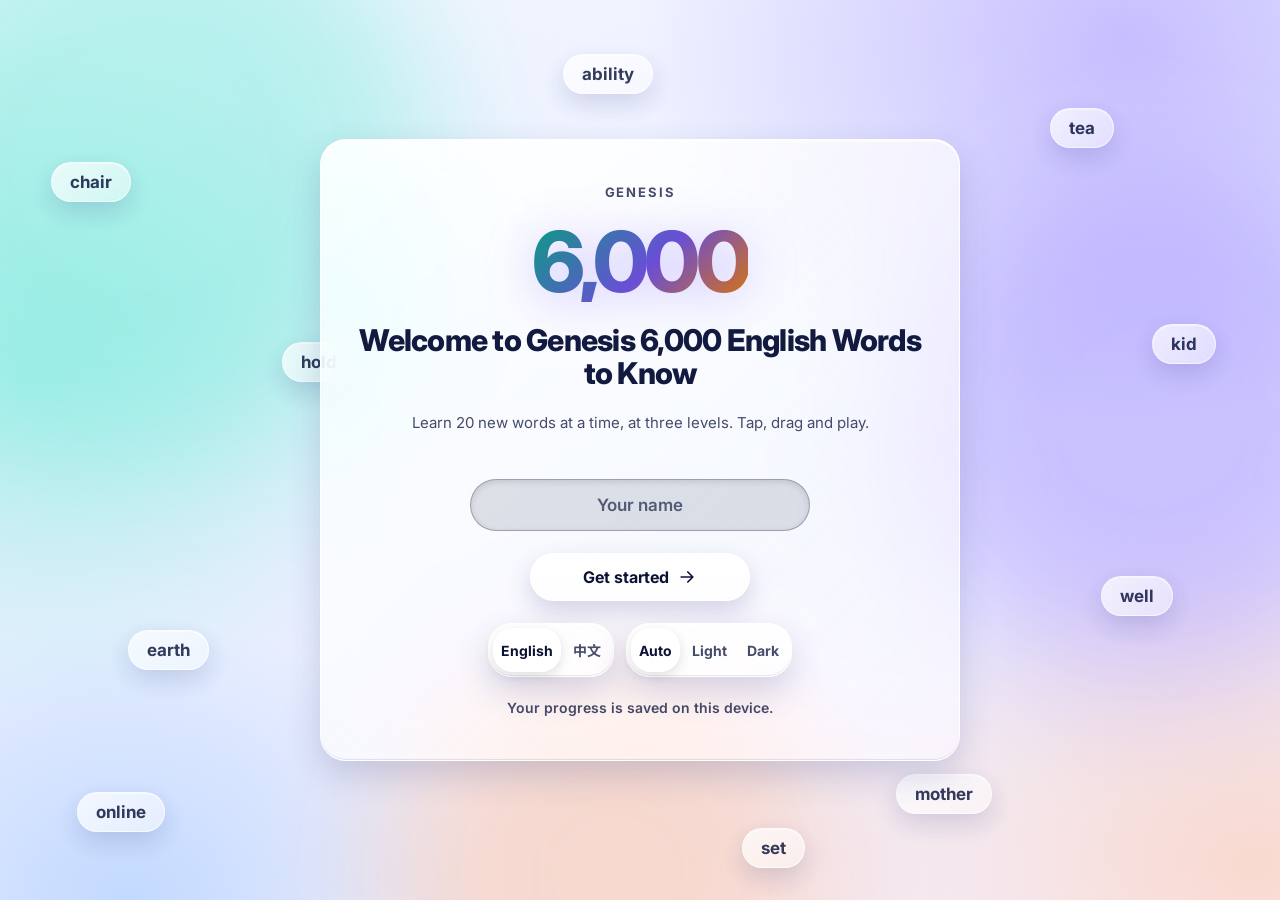
==== commit 5855fb25: "Add the Lesson 1 Beginner video and conversation links content/media.json now holds the two Google D" ====
--- a/demo/Genesis-6000-Words.html
+++ b/demo/Genesis-6000-Words.html
@@ -343,7 +343,7 @@
 <div id="app"></div>
 <noscript><p style="padding:24px;color:#fff">Please turn on JavaScript to use Genesis 6,000 English Words to Know.</p></noscript>
 <script>
-window.G_INLINE={"batches":{"batchSize":20,"setSize":5,"note":"Stage = CEEC level. Little Words are function words, to be designed separately.","batches":[{"id":"b001","n":1,"stage":1,"words":["w0005","w0394","w0589","w0820","w1284","w1745","w2100","w2358","w2573","w2949","w3155","w3441","w3661","w3988","w4417","w4761","w4993","w5361","w5531","w5877"],"sets":[["w0589","w0820","w2358","w3988","w4993"],["w0394","w1284","w1745","w2573","w5361"],["w2949","w3155","w3661","w5531","w5877"],["w0005","w2100","w3441","w4417","w4761"]]},{"id":"b002","n":2,"stage":1,"words":["w0006","w0403","w0590","w0828","w1311","w1748","w2103","w2362","w2576","w2952","w3160","w3452","w3662","w4000","w4439","w4776","w4996","w5362","w5539","w5878"],"sets":[["w0006","w1748","w3160","w3452","w3662"],["w0403","w2103","w4000","w4439","w5539"],["w0590","w0828","w2362","w4776","w5878"],["w1311","w2576","w2952","w4996","w5362"]]},{"id":"b003","n":3,"stage":1,"words":["w0013","w0407","w0591","w0829","w1324","w1750","w2104","w2366","w2579","w2956","w3163","w3456","w3664","w4002","w4453","w4782","w4999","w5363","w5541","w5880"],"sets":[["w0591","w1750","w3163","w4999","w5880"],["w0407","w1324","w2366","w3456","w5363"],["w0829","w2104","w2956","w4002","w5541"],["w0013","w2579","w3664","w4453","w4782"]]},{"id":"b004","n":4,"stage":1,"words":["w0014","w0415","w0593","w0845","w1336","w1751","w2108","w2367","w2583","w2959","w3167","w3457","w3684","w4007","w4457","w4783","w5000","w5364","w5543","w5895"],"sets":[["w0845","w2367","w4007","w5543","w5895"],["w0014","w0415","w2108","w2583","w4457"],["w0593","w1751","w2959","w3167","w5000"],["w1336","w3457","w3684","w4783","w5364"]]},{"id":"b005","n":5,"stage":1,"words":["w0015","w0421","w0596","w0847","w1357","w1777","w2111","w2383","w2585","w2961","w3171","w3458","w3686","w4013","w4458","w4786","w5003","w5375","w5551","w5897"],"sets":[["w0847","w2383","w2585","w4458","w5897"],["w0421","w1357","w2961","w3686","w5003"],["w0596","w2111","w3171","w4786","w5375"],["w0015","w1777","w3458","w4013","w5551"]]},{"id":"b006","n":6,"stage":1,"words":["w0068","w0422","w0597","w0852","w1358","w1796","w2112","w2392","w2587","w2963","w3172","w3459","w3691","w4017","w4500","w4793","w5010","w5379","w5555","w5903"],"sets":[["w1358","w1796","w3459","w5010","w5903"],["w0422","w2112","w2392","w3691","w5379"],["w0597","w2587","w3172","w4500","w5555"],["w0068","w0852","w2963","w4017","w4793"]]},{"id":"b007","n":7,"stage":1,"words":["w0069","w0425","w0602","w0863","w1366","w1802","w2113","w2393","w2594","w2964","w3174","w3461","w3714","w4024","w4501","w4805","w5020","w5381","w5582","w5911"],"sets":[["w3461","w0863","w2964","w3174","w5381"],["w0069","w1366","w1802","w2594","w4024"],["w0425","w2113","w3714","w4501","w5020"],["w0602","w2393","w4805","w5582","w5911"]]},{"id":"b008","n":8,"stage":1,"words":["w0070","w0443","w0603","w0865","w1369","w1804","w2114","w2400","w2603","w2965","w3179","w3462","w3733","w4027","w4539","w4806","w5023","w5382","w5584","w5913"],"sets":[["w3462","w0865","w1369","w2965","w5584"],["w0070","w1804","w3179","w3733","w4027"],["w0443","w2114","w2400","w4539","w5023"],["w0603","w2603","w4806","w5382","w5913"]]},{"id":"b009","n":9,"stage":1,"words":["w0074","w0449","w0605","w0877","w1371","w1829","w2116","w2407","w2606","w2967","w3185","w3463","w3741","w4028","w4540","w4809","w5038","w5386","w5600","w5918"],"sets":[["w3463","w0877","w1371","w2967","w5600"],["w0074","w1829","w2407","w3185","w5918"],["w0449","w2116","w3741","w4028","w4809"],["w0605","w2606","w4540","w5038","w5386"]]},{"id":"b010","n":10,"stage":1,"words":["w0079","w0450","w0608","w0878","w1376","w1843","w2123","w2411","w2614","w2971","w3191","w3465","w3769","w4030","w4544","w4811","w5040","w5395","w5608","w5925"],"sets":[["w0079","w0878","w2411","w3191","w4544"],["w1376","w2614","w2971","w3465","w4811"],["w0450","w1843","w3769","w5040","w5395"],["w0608","w2123","w4030","w5608","w5925"]]},{"id":"b011","n":11,"stage":1,"words":["w0121","w0452","w0618","w0882","w1377","w1846","w2125","w2414","w2615","w2973","w3193","w3479","w3770","w4031","w4548","w4814","w5073","w5403","w5611","w5926"],"sets":[["w0121","w0452","w3479","w4031","w5926"],["w0618","w0882","w1377","w3770","w4814"],["w1846","w2125","w2414","w5073","w5403"],["w2615","w2973","w3193","w4548","w5611"]]},{"id":"b012","n":12,"stage":1,"words":["w0122","w0454","w0620","w0891","w1379","w1851","w2151","w2428","w2616","w2974","w3196","w3481","w3774","w4051","w4552","w4819","w5078","w5410","w5619","w5927"],"sets":[["w0620","w2428","w3196","w3774","w5410"],["w0891","w2616","w4051","w4552","w5927"],["w0122","w1379","w1851","w2974","w4819"],["w0454","w2151","w3481","w5078","w5619"]]},{"id":"b013","n":13,"stage":1,"words":["w0123","w0456","w0622","w0895","w1381","w1855","w2155","w2429","w2618","w2987","w3205","w3496","w3777","w4058","w4557","w4822","w5093","w5416","w5620","w5936"],"sets":[["w0123","w1381","w2155","w3205","w4557"],["w0456","w2429","w3496","w4822","w5936"],["w0622","w2618","w3777","w5093","w5416"],["w5620","w0895","w1855","w2987","w4058"]]},{"id":"b014","n":14,"stage":1,"words":["w0125","w0462","w0624","w0905","w1386","w1866","w2163","w2430","w2621","w2989","w3206","w3506","w3780","w4059","w4563","w4823","w5099","w5417","w5632","w5937"],"sets":[["w0624","w2621","w3206","w4563","w5099"],["w0905","w2163","w2989","w3506","w5417"],["w0125","w1386","w2430","w3780","w5632"],["w0462","w1866","w4059","w4823","w5937"]]},{"id":"b015","n":15,"stage":1,"words":["w0127","w0465","w0635","w0918","w1388","w1884","w2172","w2438","w2625","w2990","w3215","w3511","w3791","w4068","w4564","w4826","w5102","w5421","w5635","w5940"],"sets":[["w0465","w1388","w2172","w2990","w4564"],["w0635","w2438","w2625","w3511","w5102"],["w0918","w3215","w3791","w5421","w5635"],["w0127","w1884","w4068","w4826","w5940"]]},{"id":"b016","n":16,"stage":1,"words":["w0133","w0466","w0638","w0927","w1389","w1887","w2176","w2445","w2626","w2997","w3220","w3516","w3793","w4071","w4572","w4827","w5104","w5424","w5641","w5945"],"sets":[["w0638","w2445","w3516","w4071","w5424"],["w0927","w1389","w2997","w4572","w5945"],["w0133","w0466","w1887","w3220","w4827"],["w2176","w2626","w3793","w5104","w5641"]]},{"id":"b017","n":17,"stage":1,"words":["w0135","w0470","w0640","w0929","w1398","w1909","w2177","w2450","w2640","w3000","w3235","w3523","w3804","w4100","w4574","w4840","w5110","w5430","w5648","w5950"],"sets":[["w0135","w0470","w1909","w2640","w4574"],["w0640","w0929","w3235","w5110","w5430"],["w1398","w2177","w3000","w3523","w5648"],["w2450","w3804","w4100","w4840","w5950"]]},{"id":"b018","n":18,"stage":1,"words":["w0142","w0473","w0652","w0931","w1413","w1910","w2179","w2452","w2642","w3003","w3244","w3540","w3805","w4104","w4579","w4841","w5119","w5438","w5651","w5952"],"sets":[["w0931","w1413","w3003","w4841","w5952"],["w0473","w1910","w2642","w3244","w5651"],["w0142","w2179","w3540","w4104","w4579"],["w0652","w2452","w3805","w5119","w5438"]]},{"id":"b019","n":19,"stage":1,"words":["w0145","w0474","w0654","w0938","w1426","w1913","w2181","w2457","w2648","w3004","w3246","w3543","w3808","w4118","w4583","w4845","w5138","w5441","w5660","w5957"],"sets":[["w0654","w0938","w2457","w3543","w4845"],["w1426","w3004","w3246","w4118","w5957"],["w2181","w2648","w3808","w5138","w5441"],["w0145","w0474","w1913","w4583","w5660"]]},{"id":"b020","n":20,"stage":1,"words":["w0146","w0475","w0666","w0943","w1480","w1915","w2185","w2460","w2649","w3006","w3248","w3545","w3818","w4126","w4585","w4847","w5153","w5442","w5669","w5958"],"sets":[["w0943","w1915","w3006","w3818","w5442"],["w0146","w1480","w2185","w4126","w5669"],["w0475","w2460","w3248","w4585","w5958"],["w0666","w2649","w3545","w4847","w5153"]]},{"id":"b021","n":21,"stage":1,"words":["w0169","w0476","w0667","w0946","w1525","w1931","w2186","w2464","w2658","w3010","w3266","w3546","w3819","w4148","w4586","w4859","w5155","w5443","w5682","w5960"],"sets":[["w0476","w0667","w0946","w2464","w4586"],["w1525","w2658","w3010","w4859","w5155"],["w1931","w3266","w3819","w4148","w5960"],["w0169","w2186","w3546","w5443","w5682"]]},{"id":"b022","n":22,"stage":1,"words":["w0173","w0477","w0689","w0951","w1526","w1935","w2190","w2468","w2662","w3020","w3267","w3547","w3827","w4150","w4587","w4865","w5158","w5444","w5684","w5965"],"sets":[["w0951","w1935","w3267","w5158","w5684"],["w2468","w3547","w3827","w4865","w5965"],["w0477","w1526","w2662","w4150","w5444"],["w0173","w0689","w2190","w3020","w4587"]]},{"id":"b023","n":23,"stage":1,"words":["w0175","w0478","w0691","w0953","w1531","w1936","w2192","w2477","w2673","w3025","w3273","w3548","w3847","w4170","w4594","w4868","w5160","w5450","w5701","w5967"],"sets":[["w0478","w1531","w3273","w3847","w4170"],["w0175","w0691","w3025","w4868","w5160"],["w0953","w1936","w2673","w3548","w5701"],["w2192","w2477","w4594","w5450","w5967"]]},{"id":"b024","n":24,"stage":1,"words":["w0179","w0482","w0693","w0956","w1533","w1944","w2233","w2479","w2705","w3026","w3276","w3549","w3866","w4210","w4597","w4869","w5166","w5453","w5703","w5980"],"sets":[["w0482","w0693","w2705","w3866","w5703"],["w0179","w1533","w2479","w3549","w4597"],["w0956","w1944","w3026","w4210","w4869"],["w2233","w3276","w5166","w5453","w5980"]]},{"id":"b025","n":25,"stage":1,"words":["w0180","w0486","w0694","w0966","w1535","w1945","w2241","w2480","w2714","w3027","w3277","w3553","w3868","w4226","w4607","w4874","w5176","w5461","w5707","w5981"],"sets":[["w0180","w1945","w2714","w3027","w4874"],["w0486","w2241","w3553","w5176","w5707"],["w0694","w1535","w2480","w3868","w5461"],["w0966","w3277","w4226","w4607","w5981"]]},{"id":"b026","n":26,"stage":1,"words":["w0184","w0491","w0696","w0974","w1548","w1955","w2244","w2483","w2716","w3034","w3286","w3555","w3875","w4234","w4608","w4875","w5185","w5463","w5735","w5982"],"sets":[["w0491","w0696","w2244","w2483","w4608"],["w0974","w2716","w3555","w4875","w5463"],["w1548","w3034","w3286","w5185","w5982"],["w0184","w1955","w3875","w4234","w5735"]]},{"id":"b027","n":27,"stage":1,"words":["w0188","w0494","w0697","w0981","w1561","w1967","w2245","w2498","w2789","w3040","w3291","w3559","w3889","w4253","w4610","w4876","w5191","w5465","w5751","w5985"],"sets":[["w0188","w0981","w2498","w4253","w5985"],["w0494","w1561","w2789","w3889","w4610"],["w1967","w2245","w3291","w4876","w5751"],["w0697","w3040","w3559","w5191","w5465"]]},{"id":"b028","n":28,"stage":1,"words":["w0189","w0495","w0698","w0986","w1595","w1972","w2250","w2500","w2791","w3043","w3295","w3560","w3901","w4254","w4620","w4879","w5196","w5471","w5766","w5987"],"sets":[["w0189","w1972","w2250","w2791","w5196"],["w0495","w0986","w3043","w3295","w5471"],["w0698","w2500","w3560","w3901","w5766"],["w1595","w4254","w4620","w4879","w5987"]]},{"id":"b029","n":29,"stage":1,"words":["w0213","w0496","w0699","w0995","w1642","w1973","w2251","w2510","w2833","w3044","w3299","w3568","w3912","w4263","w4622","w4892","w5198","w5474","w5783","w5991"],"sets":[["w0213","w2510","w3299","w3912","w5783"],["w0995","w2251","w2833","w4263","w4622"],["w0496","w1642","w3044","w4892","w5474"],["w0699","w1973","w3568","w5198","w5991"]]},{"id":"b030","n":30,"stage":1,"words":["w0217","w0499","w0701","w1003","w1647","w1980","w2252","w2511","w2834","w3055","w3301","w3572","w3924","w4264","w4628","w4894","w5202","w5475","w5792","w5992"],"sets":[["w0217","w0499","w1003","w3055","w4628"],["w1980","w2252","w3572","w4894","w5992"],["w1647","w2834","w3301","w3924","w5475"],["w0701","w2511","w4264","w5202","w5792"]]},{"id":"b031","n":31,"stage":1,"words":["w0218","w0500","w0711","w1008","w1648","w2007","w2256","w2516","w2835","w3066","w3302","w3574","w3934","w4267","w4630","w4904","w5207","w5476","w5793","w5993"],"sets":[["w0500","w1008","w2256","w3574","w4904"],["w0711","w2516","w2835","w3934","w5207"],["w1648","w3066","w4267","w5476","w5993"],["w0218","w2007","w3302","w4630","w5793"]]},{"id":"b032","n":32,"stage":1,"words":["w0228","w0501","w0717","w1023","w1649","w2015","w2262","w2518","w2852","w3068","w3307","w3576","w3935","w4269","w4634","w4911","w5227","w5483","w5803","w5994"],"sets":[["w0228","w1023","w2852","w4911","w5803"],["w0501","w0717","w2262","w3307","w5227"],["w1649","w2518","w3068","w3576","w4634"],["w2015","w3935","w4269","w5483","w5994"]]},{"id":"b033","n":33,"stage":1,"words":["w0229","w0507","w0722","w1079","w1661","w2019","w2264","w2520","w2856","w3070","w3318","w3578","w3939","w4270","w4652","w4919","w5238","w5488","w5821","w6000"],"sets":[["w0722","w2264","w2856","w3939","w4270"],["w1079","w2520","w3070","w4919","w5238"],["w1661","w3318","w4652","w5488","w6000"],["w0229","w0507","w2019","w3578","w5821"]]},{"id":"b034","n":34,"stage":1,"words":["w0246","w0509","w0723","w1196","w1672","w2022","w2270","w2521","w2875","w3072","w3339","w3581","w3940","w4273","w4655","w4923","w5251","w5491","w5823","w6005"],"sets":[["w0246","w0509","w2875","w3072","w4923"],["w0723","w1196","w3581","w3940","w5491"],["w1672","w2022","w2270","w4655","w5251"],["w2521","w3339","w4273","w5823","w6005"]]},{"id":"b035","n":35,"stage":1,"words":["w0252","w0513","w0736","w1207","w1679","w2026","w2280","w2523","w2882","w3081","w3349","w3590","w3941","w4279","w4676","w4924","w5252","w5495","w5825","w6008"],"sets":[["w0252","w1679","w3081","w4676","w4924"],["w1207","w2280","w3349","w5252","w6008"],["w0513","w2026","w2523","w3590","w3941"],["w0736","w2882","w4279","w5495","w5825"]]},{"id":"b036","n":36,"stage":1,"words":["w0257","w0518","w0750","w1209","w1689","w2035","w2287","w2526","w2889","w3085","w3351","w3596","w3942","w4280","w4677","w4926","w5259","w5498","w5826","w0280"],"sets":[["w0518","w2287","w2526","w3942","w5259"],["w0750","w2889","w4280","w5498","w5826"],["w0257","w1209","w1689","w3351","w4677"],["w0280","w2035","w3085","w3596","w4926"]]},{"id":"b037","n":37,"stage":1,"words":["w0520","w0752","w1210","w1694","w2041","w2293","w2529","w2892","w3087","w3354","w3599","w3944","w4289","w4702","w4927","w5273","w5499","w5830","w0285","w0529"],"sets":[["w0520","w0529","w2293","w3354","w4702"],["w0752","w1210","w2529","w3599","w4927"],["w1694","w2892","w3944","w5273","w5499"],["w0285","w2041","w3087","w4289","w5830"]]},{"id":"b038","n":38,"stage":1,"words":["w0755","w1217","w1695","w2042","w2299","w2534","w2903","w3092","w3355","w3606","w3953","w4299","w4707","w4929","w5283","w5501","w5835","w0289","w0533","w0758"],"sets":[["w3606","w1695","w3092","w4707","w5501"],["w0533","w0758","w2299","w3355","w4929"],["w0755","w2042","w2534","w3953","w5283"],["w0289","w1217","w2903","w4299","w5835"]]},{"id":"b039","n":39,"stage":1,"words":["w1703","w1700","w2043","w2326","w2536","w2910","w3096","w3369","w3607","w3957","w4300","w4708","w4934","w5284","w5502","w5844","w0295","w0536","w0766","w1227"],"sets":[["w0536","w1700","w2910","w3607","w4934"],["w0766","w1227","w2326","w3369","w5502"],["w1703","w2536","w3096","w3957","w4300"],["w0295","w2043","w4708","w5284","w5844"]]},{"id":"b040","n":40,"stage":1,"words":["w1702","w2047","w2327","w2537","w2913","w3105","w3380","w3640","w3960","w4303","w4709","w4943","w5311","w5509","w5845","w0298","w0549","w0767","w1237","w1223"],"sets":[["w0549","w0767","w1237","w4943","w5311"],["w1702","w2047","w2327","w2537","w5509"],["w0298","w2913","w3105","w4303","w5845"],["w1223","w3380","w3640","w3960","w4709"]]},{"id":"b041","n":41,"stage":1,"words":["w2050","w2328","w2539","w2915","w3111","w3386","w3641","w3968","w4304","w4712","w4945","w5335","w5511","w5849","w0304","w0551","w0772","w1242","w1705","w2051"],"sets":[["w0304","w2050","w2328","w3111","w5335"],["w0551","w2051","w3386","w3641","w5849"],["w0772","w1705","w2539","w3968","w4945"],["w1242","w2915","w4304","w4712","w5511"]]},{"id":"b042","n":42,"stage":1,"words":["w2329","w2543","w2921","w3112","w3399","w3647","w3972","w4325","w4718","w4962","w5340","w5515","w5851","w0309","w0559","w0780","w1247","w1711","w2057","w2335"],"sets":[["w0559","w0780","w2921","w3399","w4962"],["w1247","w1711","w2057","w3112","w5340"],["w2329","w2543","w3647","w4325","w5851"],["w0309","w2335","w3972","w4718","w5515"]]},{"id":"b043","n":43,"stage":1,"words":["w2551","w2928","w3116","w3408","w3648","w3973","w4328","w4719","w4968","w5342","w5516","w5853","w0338","w0560","w0783","w1251","w1713","w2059","w2336","w2553"],"sets":[["w0560","w2336","w3116","w4719","w5516"],["w1251","w1713","w2551","w3408","w4968"],["w0338","w2059","w2553","w3648","w4328"],["w0783","w2928","w3973","w5342","w5853"]]},{"id":"b044","n":44,"stage":1,"words":["w2930","w3117","w3412","w3652","w3974","w4329","w4731","w4984","w5345","w5517","w5858","w0346","w0566","w0796","w1258","w1717","w2062","w2338","w2559","w2936"],"sets":[["w1717","w2338","w3117","w3974","w4984"],["w0346","w2062","w4329","w4731","w5517"],["w0566","w0796","w2559","w2936","w5345"],["w1258","w2930","w3412","w3652","w5858"]]},{"id":"b045","n":45,"stage":1,"words":["w3126","w3415","w3653","w3977","w4330","w4735","w4986","w5347","w5518","w5860","w0365","w0568","w0801","w1263","w1725","w2079","w2343","w2567","w2942","w3127"],"sets":[["w0365","w2079","w2343","w3126","w3977"],["w0568","w2567","w2942","w4330","w5518"],["w0801","w3127","w3415","w5347","w5860"],["w1263","w1725","w3653","w4735","w4986"]]},{"id":"b046","n":46,"stage":1,"words":["w3420","w3654","w3979","w4336","w4743","w4987","w5354","w5521","w5867","w0386","w0577","w0807","w1264","w1739","w2081","w2344","w2568","w2946","w3150","w3425"],"sets":[["w1264","w2344","w2946","w4336","w4987"],["w0577","w2081","w3150","w3420","w5354"],["w0807","w2568","w3425","w3654","w5521"],["w0386","w1739","w3979","w4743","w5867"]]},{"id":"b047","n":47,"stage":1,"words":["w3657","w3980","w4340","w4753","w4988","w5357","w5522","w5869","w0392","w0587","w0808","w1266","w1740","w2091","w2355","w2571","w2948","w3152","w3432","w3658"],"sets":[["w0587","w2091","w3658","w3980","w5522"],["w0392","w1740","w2355","w4340","w5869"],["w0808","w2571","w3152","w3657","w4988"],["w1266","w2948","w3432","w4753","w5357"]]},{"id":"b048","n":48,"stage":2,"words":["w3987","w4371","w4758","w4989","w5360","w5530","w5875","w0017","w0310","w0570","w0859","w1254","w1528","w1818","w2093","w2361","w2712","w3084","w3389","w3776"],"sets":[["w0310","w1254","w1818","w3084","w4989"],["w0017","w1528","w2712","w3389","w3776"],["w0570","w2093","w3987","w4371","w4758"],["w0859","w2361","w5360","w5530","w5875"]]},{"id":"b049","n":49,"stage":2,"words":["w4064","w4333","w4668","w4909","w5181","w5480","w5767","w0018","w0348","w0575","w0864","w1256","w1530","w1820","w2098","w2363","w2719","w3091","w3390","w3779"],"sets":[["w0018","w0348","w2098","w4064","w5767"],["w0575","w0864","w1820","w2363","w4333"],["w1256","w2719","w3390","w4668","w5181"],["w1530","w3091","w3779","w4909","w5480"]]},{"id":"b050","n":50,"stage":2,"words":["w4069","w4335","w4672","w4912","w5183","w5487","w5773","w0031","w0349","w0580","w0866","w1259","w1534","w1821","w2102","w2364","w2722","w3098","w3397","w3781"],"sets":[["w0031","w0580","w1821","w2364","w3781"],["w0349","w0866","w2102","w3098","w4672"],["w1259","w2722","w4069","w4335","w5183"],["w1534","w3397","w4912","w5487","w5773"]]},{"id":"b051","n":51,"stage":2,"words":["w4073","w4347","w4683","w4913","w5194","w5490","w5810","w0037","w0352","w0585","w0867","w1269","w1555","w1822","w2107","w2370","w2724","w3102","w3423","w3784"],"sets":[["w0037","w0867","w1822","w4073","w5810"],["w0352","w1555","w2370","w2724","w4683"],["w0585","w2107","w3102","w4347","w4913"],["w1269","w3423","w3784","w5194","w5490"]]},{"id":"b052","n":52,"stage":2,"words":["w4074","w4349","w4685","w4930","w5205","w5493","w5820","w0047","w0367","w0595","w0874","w1283","w1556","w1823","w2118","w2375","w2727","w3110","w3426","w3786"],"sets":[["w0047","w1556","w1823","w3786","w5820"],["w0367","w0595","w2118","w4349","w4685"],["w0874","w2375","w3110","w4930","w5205"],["w1283","w2727","w3426","w4074","w5493"]]},{"id":"b053","n":53,"stage":2,"words":["w4075","w4362","w4693","w4932","w5224","w5494","w5822","w0071","w0375","w0612","w0884","w1285","w1558","w1827","w2122","w2376","w2728","w3114","w3443","w3788"],"sets":[["w0071","w1285","w2728","w4075","w5224"],["w0375","w1558","w3114","w4362","w5494"],["w0612","w2122","w3443","w4693","w5822"],["w0884","w1827","w2376","w3788","w4932"]]},{"id":"b054","n":54,"stage":2,"words":["w4087","w4364","w4703","w4933","w5225","w5496","w5827","w0073","w0377","w0614","w0911","w1286","w1565","w1832","w2126","w2384","w2729","w3118","w3448","w3792"],"sets":[["w0377","w0614","w1565","w3118","w4933"],["w0911","w2384","w3448","w4087","w5496"],["w1832","w2729","w3792","w4364","w5827"],["w0073","w1286","w2126","w4703","w5225"]]},{"id":"b055","n":55,"stage":2,"words":["w4110","w4387","w4706","w4944","w5226","w5500","w5831","w0075","w0380","w0615","w0913","w1299","w1566","w1837","w2129","w2387","w2731","w3129","w3467","w3803"],"sets":[["w0075","w0913","w1837","w3803","w5226"],["w1566","w2387","w4110","w4944","w5500"],["w0615","w2129","w3129","w4387","w5831"],["w0380","w1299","w2731","w3467","w4706"]]},{"id":"b056","n":56,"stage":2,"words":["w4112","w4392","w4710","w4947","w5233","w5513","w5842","w0082","w0397","w0636","w0919","w1302","w1584","w1839","w2130","w2388","w2738","w3132","w3482","w3811"],"sets":[["w0636","w1302","w2130","w4112","w4710"],["w0919","w1839","w3811","w4947","w5233"],["w0082","w2388","w2738","w4392","w5513"],["w0397","w1584","w3132","w3482","w5842"]]},{"id":"b057","n":57,"stage":2,"words":["w4113","w4394","w4711","w4951","w5239","w5514","w5843","w0084","w0398","w0639","w0920","w1313","w1585","w1842","w2131","w2391","w2745","w3137","w3483","w3814"],"sets":[["w0398","w1585","w3137","w3483","w5514"],["w0639","w1842","w3814","w4113","w5843"],["w0084","w0920","w2131","w4394","w4711"],["w1313","w2391","w2745","w4951","w5239"]]},{"id":"b058","n":58,"stage":2,"words":["w4128","w4398","w4713","w4953","w5242","w5519","w5847","w0096","w0399","w0642","w0923","w1314","w1589","w1860","w2136","w2395","w2756","w3149","w3493","w3816"],"sets":[["w0642","w2395","w4128","w4953","w5519"],["w0399","w1860","w2756","w4398","w5847"],["w0096","w0923","w2136","w3493","w4713"],["w1314","w1589","w3149","w3816","w5242"]]},{"id":"b059","n":59,"stage":2,"words":["w4129","w4403","w4720","w4957","w5243","w5520","w5855","w0101","w0406","w0658","w0932","w1332","w1590","w1863","w2146","w2416","w2775","w3162","w3503","w3826"],"sets":[["w0932","w1590","w3162","w5243","w5520"],["w0101","w1332","w1863","w3826","w5855"],["w0406","w2146","w2416","w3503","w4129"],["w0658","w2775","w4403","w4720","w4957"]]},{"id":"b060","n":60,"stage":2,"words":["w4130","w4411","w4721","w4959","w5253","w5533","w5865","w0102","w0410","w0668","w0933","w1333","w1591","w1868","w2154","w2432","w2793","w3175","w3505","w3829"],"sets":[["w1333","w2432","w2793","w4130","w5533"],["w1591","w3175","w3505","w5253","w5865"],["w0102","w0410","w1868","w3829","w4411"],["w0668","w0933","w2154","w4721","w4959"]]},{"id":"b061","n":61,"stage":2,"words":["w4133","w4414","w4722","w4961","w5265","w5538","w5868","w0108","w0411","w0677","w0936","w1339","w1604","w1869","w2156","w2435","w2802","w3178","w3510","w3835"],"sets":[["w0677","w1869","w2156","w3835","w5265"],["w0936","w2435","w3510","w4133","w5868"],["w0108","w1339","w2802","w4722","w5538"],["w0411","w1604","w3178","w4414","w4961"]]},{"id":"b062","n":62,"stage":2,"words":["w4134","w4415","w4725","w4963","w5267","w5545","w5872","w0114","w0412","w0680","w0949","w1342","w1612","w1874","w2165","w2437","w2803","w3195","w3512","w3838"],"sets":[["w0412","w1342","w2165","w4134","w4415"],["w0680","w1874","w2437","w4963","w5267"],["w0949","w2803","w3195","w4725","w5545"],["w0114","w1612","w3512","w3838","w5872"]]},{"id":"b063","n":63,"stage":2,"words":["w4135","w4416","w4726","w4966","w5268","w5546","w5873","w0115","w0413","w0686","w0952","w1345","w1613","w1890","w2167","w2439","w2804","w3209","w3517","w3843"],"sets":[["w0413","w0686","w1345","w3843","w5268"],["w0952","w1613","w1890","w4135","w5546"],["w2167","w3209","w3517","w4416","w5873"],["w0115","w2439","w2804","w4726","w4966"]]},{"id":"b064","n":64,"stage":2,"words":["w4136","w4430","w4727","w4976","w5269","w5549","w5879","w0126","w0417","w0687","w0954","w1349","w1634","w1892","w2170","w2441","w2810","w3213","w3518","w3849"],"sets":[["w0954","w2170","w3518","w4136","w5549"],["w0126","w0417","w2441","w3213","w4430"],["w0687","w1634","w2810","w4727","w5879"],["w1349","w1892","w3849","w4976","w5269"]]},{"id":"b065","n":65,"stage":2,"words":["w4137","w4445","w4729","w4977","w5274","w5550","w5881","w0139","w0430","w0692","w0961","w1353","w1637","w1893","w2174","w2448","w2812","w3217","w3521","w3850"],"sets":[["w0961","w2174","w2448","w5550","w5881"],["w0139","w1353","w2812","w3217","w4445"],["w0430","w1637","w3521","w4137","w4977"],["w0692","w1893","w3850","w4729","w5274"]]},{"id":"b066","n":66,"stage":2,"words":["w4140","w4449","w4730","w4985","w5275","w5574","w5887","w0140","w0432","w0703","w0964","w1355","w1653","w1908","w2178","w2451","w2840","w3221","w3524","w3851"],"sets":[["w0964","w1653","w3524","w4985","w5275"],["w0140","w1355","w2178","w3851","w5574"],["w0432","w1908","w2840","w4140","w5887"],["w0703","w2451","w3221","w4449","w4730"]]},{"id":"b067","n":67,"stage":2,"words":["w4141","w4451","w4738","w4997","w5290","w5575","w5890","w0141","w0433","w0707","w0969","w1359","w1665","w1911","w2180","w2458","w2841","w3222","w3527","w3853"],"sets":[["w0707","w1911","w2841","w3527","w4738"],["w0969","w2180","w3853","w4997","w5890"],["w0141","w1359","w2458","w4141","w5290"],["w0433","w1665","w3222","w4451","w5575"]]},{"id":"b068","n":68,"stage":2,"words":["w4143","w4456","w4740","w4998","w5291","w5577","w5894","w0143","w0437","w0710","w0971","w1361","w1666","w1920","w2183","w2461","w2842","w3224","w3529","w3855"],"sets":[["w0437","w1361","w2183","w4456","w4740"],["w0710","w1666","w2461","w4998","w5894"],["w2842","w0971","w3224","w3529","w5577"],["w0143","w1920","w3855","w4143","w5291"]]},{"id":"b069","n":69,"stage":2,"words":["w4146","w4468","w4746","w5001","w5301","w5580","w5901","w0150","w0442","w0716","w0978","w1364","w1667","w1924","w2187","w2465","w2877","w3228","w3533","w3877"],"sets":[["w0442","w1667","w1924","w3228","w5901"],["w0716","w2187","w3533","w3877","w4746"],["w0978","w2465","w4146","w4468","w5001"],["w0150","w1364","w2877","w5301","w5580"]]},{"id":"b070","n":70,"stage":2,"words":["w4156","w4491","w4755","w5002","w5309","w5589","w5906","w0151","w0445","w0719","w0980","w1367","w1671","w1927","w2191","w2473","w2895","w3247","w3536","w3883"],"sets":[["w0445","w0719","w0980","w2895","w4755"],["w1367","w2191","w3247","w3883","w5002"],["w1671","w2473","w3536","w5309","w5906"],["w0151","w1927","w4156","w4491","w5589"]]},{"id":"b071","n":71,"stage":2,"words":["w4159","w4495","w4756","w5004","w5310","w5590","w5917","w0159","w0446","w0721","w0990","w1368","w1673","w1928","w2193","w2474","w2912","w3249","w3537","w3891"],"sets":[["w0721","w2474","w3249","w3537","w5917"],["w0990","w1673","w3891","w4495","w5004"],["w0159","w1368","w1928","w4159","w4756"],["w0446","w2193","w2912","w5310","w5590"]]},{"id":"b072","n":72,"stage":2,"words":["w4171","w4499","w4764","w5009","w5314","w5594","w5920","w0160","w0448","w0728","w0999","w1374","w1674","w1943","w2194","w2485","w2914","w3254","w3538","w3902"],"sets":[["w0160","w0728","w2485","w3254","w3902"],["w0448","w1943","w2194","w4171","w4499"],["w0999","w2914","w4764","w5009","w5920"],["w1374","w1674","w3538","w5314","w5594"]]},{"id":"b073","n":73,"stage":2,"words":["w4175","w4508","w4769","w5021","w5315","w5612","w5924","w0174","w0455","w0729","w1002","w1384","w1682","w1950","w2197","w2525","w2917","w3255","w3541","w3903"],"sets":[["w0174","w1384","w2917","w4175","w5315"],["w0455","w0729","w2197","w3255","w4508"],["w1002","w1682","w3541","w4769","w5612"],["w1950","w2525","w3903","w5021","w5924"]]},{"id":"b074","n":74,"stage":2,"words":["w4179","w4509","w4779","w5036","w5316","w5615","w5929","w0177","w0459","w0731","w1009","w1390","w1685","w1961","w2203","w2545","w2924","w3258","w3552","w3928"],"sets":[["w0459","w1009","w2545","w3928","w5036"],["w0731","w2924","w4179","w5316","w5929"],["w0177","w1390","w1961","w3258","w4509"],["w1685","w2203","w3552","w4779","w5615"]]},{"id":"b075","n":75,"stage":2,"words":["w4190","w4517","w4785","w5037","w5317","w5617","w5930","w0186","w0467","w0741","w1011","w1392","w1690","w1962","w2209","w2555","w2925","w3261","w3558","w3950"],"sets":[["w0467","w1690","w2209","w3558","w5317"],["w0741","w1962","w3950","w4190","w5617"],["w0186","w1011","w2925","w4785","w5930"],["w1392","w2555","w3261","w4517","w5037"]]},{"id":"b076","n":76,"stage":2,"words":["w4195","w4524","w4795","w5039","w5320","w5622","w5931","w0200","w0469","w0770","w1017","w1399","w1691","w1963","w2210","w2556","w2937","w3262","w3567","w3967"],"sets":[["w1017","w1691","w3262","w4795","w5931"],["w0200","w1963","w2210","w3567","w5039"],["w0469","w0770","w2556","w3967","w5320"],["w1399","w2937","w4195","w4524","w5622"]]},{"id":"b077","n":77,"stage":2,"words":["w4204","w4541","w4796","w5044","w5333","w5633","w5934","w0201","w0472","w0773","w1036","w1415","w1709","w1971","w2214","w2558","w2943","w3263","w3569","w3971"],"sets":[["w0773","w1971","w3971","w4541","w5633"],["w1036","w2558","w3569","w4796","w5934"],["w0201","w1415","w2214","w2943","w5044"],["w0472","w1709","w3263","w4204","w5333"]]},{"id":"b078","n":78,"stage":2,"words":["w4206","w4576","w4797","w5050","w5343","w5642","w5944","w0212","w0480","w0777","w1039","w1431","w1714","w1976","w2219","w2561","w2944","w3264","w3573","w3978"],"sets":[["w0212","w0480","w1976","w3264","w5343"],["w0777","w2219","w3573","w3978","w5642"],["w1431","w2561","w4206","w4797","w5944"],["w1039","w1714","w2944","w4576","w5050"]]},{"id":"b079","n":79,"stage":2,"words":["w4211","w4578","w4803","w5064","w5355","w5643","w5949","w0215","w0484","w0789","w1058","w1432","w1718","w1992","w2234","w2562","w2953","w3269","w3579","w3982"],"sets":[["w0215","w0484","w1058","w2562","w4578"],["w0789","w1718","w1992","w2953","w5064"],["w1432","w3269","w3579","w4211","w5355"],["w2234","w3982","w4803","w5643","w5949"]]},{"id":"b080","n":80,"stage":2,"words":["w4213","w4582","w4808","w5065","w5356","w5644","w5951","w0216","w0487","w0795","w1059","w1437","w1719","w1993","w2246","w2566","w2981","w3278","w3587","w3986"],"sets":[["w0795","w1059","w3278","w3986","w5065"],["w1437","w1993","w3587","w5356","w5644"],["w0216","w1719","w2246","w4213","w4582"],["w0487","w2566","w2981","w4808","w5951"]]},{"id":"b081","n":81,"stage":2,"words":["w4232","w4584","w4810","w5068","w5359","w5646","w5953","w0220","w0489","w0800","w1089","w1440","w1729","w2002","w2247","w2575","w2984","w3280","w3602","w3999"],"sets":[["w1729","w2002","w3280","w3999","w5068"],["w0220","w0489","w2247","w3602","w5359"],["w0800","w1440","w2575","w4232","w5646"],["w1089","w2984","w4584","w4810","w5953"]]},{"id":"b082","n":82,"stage":2,"words":["w4237","w4598","w4812","w5072","w5365","w5673","w5954","w0242","w0492","w0809","w1094","w1441","w1738","w2008","w2259","w2593","w2985","w3284","w3614","w4003"],"sets":[["w0809","w2593","w2985","w4598","w5365"],["w1441","w3284","w4003","w5673","w5954"],["w0242","w1094","w1738","w3614","w4237"],["w0492","w2008","w2259","w4812","w5072"]]},{"id":"b083","n":83,"stage":2,"words":["w4240","w4600","w4813","w5090","w5366","w5677","w5956","w0243","w0493","w0810","w1099","w1452","w1741","w2021","w2265","w2609","w2988","w3293","w3615","w4004"],"sets":[["w0810","w1099","w2609","w4813","w5956"],["w1452","w1741","w2988","w3293","w5090"],["w0243","w2021","w3615","w4240","w5366"],["w0493","w2265","w4004","w4600","w5677"]]},{"id":"b084","n":84,"stage":2,"words":["w4241","w4601","w4821","w5097","w5372","w5678","w5959","w0244","w0502","w0811","w1108","w1453","w1744","w2027","w2274","w2629","w2996","w3304","w3628","w4006"],"sets":[["w0811","w1108","w2996","w4601","w5678"],["w1744","w2629","w3304","w4821","w5959"],["w0502","w2027","w3628","w4006","w5097"],["w0244","w1453","w2274","w4241","w5372"]]},{"id":"b085","n":85,"stage":2,"words":["w4243","w4603","w4835","w5100","w5376","w5679","w5966","w0247","w0512","w0813","w1112","w1455","w1746","w2029","w2275","w2631","w2998","w3308","w3633","w4008"],"sets":[["w0512","w0813","w2998","w5100","w5376"],["w1112","w2029","w2275","w3308","w5966"],["w1455","w2631","w3633","w4008","w5679"],["w0247","w1746","w4243","w4603","w4835"]]},{"id":"b086","n":86,"stage":2,"words":["w4248","w4611","w4838","w5108","w5385","w5687","w5968","w0253","w0516","w0819","w1119","w1457","w1747","w2036","w2281","w2633","w2999","w3312","w3635","w4014"],"sets":[["w1457","w1747","w2036","w4014","w5968"],["w0253","w2281","w2633","w2999","w4611"],["w0819","w3312","w4248","w5108","w5385"],["w0516","w1119","w3635","w4838","w5687"]]},{"id":"b087","n":87,"stage":2,"words":["w4249","w4623","w4842","w5121","w5400","w5688","w5970","w0254","w0522","w0822","w1123","w1466","w1749","w2055","w2292","w2643","w3007","w3316","w3645","w4015"],"sets":[["w0522","w1749","w2055","w4623","w5688"],["w0822","w2292","w2643","w3007","w4842"],["w1123","w3316","w4015","w5121","w5970"],["w0254","w1466","w3645","w4249","w5400"]]},{"id":"b088","n":88,"stage":2,"words":["w4255","w4624","w4852","w5124","w5408","w5689","w5971","w0262","w0523","w0823","w1137","w1471","w1763","w2061","w2294","w2644","w3009","w3328","w3649","w4029"],"sets":[["w0262","w0523","w2294","w3009","w4255"],["w0823","w1137","w2644","w3649","w4852"],["w1471","w1763","w3328","w5124","w5689"],["w2061","w4029","w4624","w5408","w5971"]]},{"id":"b089","n":89,"stage":2,"words":["w4260","w4625","w4853","w5128","w5409","w5692","w5974","w0264","w0530","w0830","w1140","w1472","w1766","w2065","w2295","w2647","w3015","w3331","w3666","w4034"],"sets":[["w0830","w2065","w4034","w4853","w5974"],["w0264","w1140","w2295","w4260","w5409"],["w1472","w2647","w3015","w4625","w5692"],["w0530","w1766","w3331","w3666","w5128"]]},{"id":"b090","n":90,"stage":2,"words":["w4261","w4631","w4855","w5135","w5412","w5693","w5984","w0267","w0531","w0834","w1161","w1474","w1770","w2066","w2300","w2663","w3021","w3333","w3670","w4037"],"sets":[["w0531","w1770","w2663","w4037","w5984"],["w0834","w2066","w2300","w4261","w4855"],["w1161","w3021","w3333","w4631","w5693"],["w0267","w1474","w3670","w5135","w5412"]]},{"id":"b091","n":91,"stage":2,"words":["w4275","w4635","w4856","w5150","w5413","w5702","w6002","w0282","w0532","w0835","w1163","w1476","w1772","w2068","w2308","w2667","w3028","w3334","w3671","w4038"],"sets":[["w0532","w2068","w2667","w4038","w5413"],["w0835","w2308","w3028","w4275","w6002"],["w0282","w1476","w3334","w4635","w4856"],["w1163","w1772","w3671","w5150","w5702"]]},{"id":"b092","n":92,"stage":2,"words":["w4298","w4639","w4857","w5151","w5433","w5704","w6004","w0288","w0537","w0838","w1179","w1493","w1773","w2070","w2313","w2676","w3029","w3340","w3693","w4045"],"sets":[["w1493","w1773","w4298","w5433","w6004"],["w0288","w1179","w2070","w2313","w4639"],["w0537","w2676","w3029","w3693","w5151"],["w0838","w3340","w4045","w4857","w5704"]]},{"id":"b093","n":93,"stage":2,"words":["w4301","w4640","w4862","w5156","w5439","w5706","w0291","w0539","w0842","w1182","w1502","w1776","w2075","w2318","w2677","w3046","w3346","w3694","w4046","w4309"],"sets":[["w2075","w2318","w4301","w4862","w5439"],["w0291","w0842","w2677","w3346","w4309"],["w0539","w1182","w3046","w3694","w4640"],["w1502","w1776","w4046","w5156","w5706"]]},{"id":"b094","n":94,"stage":2,"words":["w4886","w4870","w5167","w5446","w5714","w0294","w0540","w0843","w1190","w1514","w1783","w2077","w2319","w2682","w3057","w3348","w3697","w4047","w4312","w4647"],"sets":[["w0540","w0843","w2077","w4870","w5167"],["w1190","w2319","w3348","w4886","w5714"],["w1514","w2682","w3057","w4047","w5446"],["w0294","w1783","w3697","w4312","w4647"]]},{"id":"b095","n":95,"stage":2,"words":["w4885","w5173","w5451","w5720","w0297","w0541","w0846","w1199","w1516","w1787","w2082","w2334","w2686","w3058","w3365","w3703","w4050","w4313","w4654","w4642"],"sets":[["w0541","w1787","w2334","w4642","w5720"],["w0846","w1199","w3058","w3365","w4885"],["w1516","w2686","w3703","w4313","w5173"],["w0297","w2082","w4050","w4654","w5451"]]},{"id":"b096","n":96,"stage":2,"words":["w5175","w5464","w5721","w0299","w0553","w0850","w1222","w1518","w1788","w2083","w2357","w2704","w3061","w3366","w3762","w4052","w4315","w4662","w4889","w5179"],"sets":[["w1222","w1788","w2704","w4052","w5179"],["w1518","w3061","w4315","w5464","w5721"],["w0299","w0850","w2083","w3366","w4889"],["w0553","w2357","w3762","w4662","w5175"]]},{"id":"b097","n":97,"stage":2,"words":["w5468","w5722","w0302","w0564","w0854","w1252","w1520","w1814","w2084","w2359","w2710","w3076","w3372","w3775","w4054","w4317","w4663","w4905","w5180","w5469"],"sets":[["w0302","w0854","w1814","w4054","w4663"],["w0564","w2084","w2359","w4905","w5180"],["w1252","w2710","w3372","w4317","w5468"],["w1520","w3076","w3775","w5469","w5722"]]},{"id":"b098","n":98,"stage":3,"words":["w5765","w0008","w0384","w0657","w0907","w1290","w1650","w1989","w2290","w2565","w2904","w3140","w3427","w3764","w4021","w4348","w4629","w4887","w5172","w5418"],"sets":[["w0907","w1650","w3140","w4629","w5418"],["w0384","w1989","w2565","w3764","w5172"],["w0657","w2290","w3427","w4021","w5765"],["w0008","w1290","w2904","w4348","w4887"]]},{"id":"b099","n":99,"stage":3,"words":["w5730","w0032","w0385","w0660","w0926","w1291","w1658","w1994","w2291","w2574","w2905","w3144","w3436","w3772","w4022","w4358","w4646","w4890","w5177","w5427"],"sets":[["w0032","w1658","w3144","w4890","w5427"],["w0385","w0660","w2291","w3436","w5730"],["w0926","w1994","w2574","w3772","w4022"],["w1291","w2905","w4358","w4646","w5177"]]},{"id":"b100","n":100,"stage":3,"words":["w5731","w0054","w0389","w0661","w0928","w1294","w1664","w2006","w2297","w2577","w2906","w3148","w3438","w3778","w4023","w4363","w4648","w4891","w5186","w5445"],"sets":[["w0054","w1294","w3148","w4648","w5731"],["w0389","w1664","w3438","w3778","w5186"],["w0661","w2006","w2297","w4023","w5445"],["w0928","w2577","w2906","w4363","w4891"]]},{"id":"b101","n":101,"stage":3,"words":["w5732","w0058","w0391","w0662","w0934","w1297","w1668","w2024","w2322","w2578","w2907","w3157","w3439","w3782","w4035","w4369","w4649","w4901","w5193","w5454"],"sets":[["w0058","w0391","w2322","w4035","w5193"],["w0662","w1668","w2907","w4369","w5454"],["w0934","w2024","w2578","w3439","w4649"],["w1297","w3157","w3782","w4901","w5732"]]},{"id":"b102","n":102,"stage":3,"words":["w5733","w0059","w0396","w0663","w0940","w1298","w1670","w2028","w2325","w2581","w2908","w3159","w3440","w3783","w4042","w4372","w4650","w4906","w5195","w5455"],"sets":[["w0663","w2028","w2325","w3783","w5455"],["w0940","w2581","w2908","w4042","w5733"],["w0059","w1298","w3159","w4650","w5195"],["w0396","w1670","w3440","w4372","w4906"]]},{"id":"b103","n":103,"stage":3,"words":["w5737","w0083","w0401","w0664","w0942","w1300","w1675","w2030","w2341","w2582","w2920","w3161","w3447","w3785","w4043","w4399","w4653","w4907","w5197","w5456"],"sets":[["w0083","w0942","w3161","w4653","w4907"],["w1300","w2030","w2341","w3447","w5197"],["w0401","w1675","w2582","w3785","w5737"],["w0664","w2920","w4043","w4399","w5456"]]},{"id":"b104","n":104,"stage":3,"words":["w5747","w0094","w0402","w0665","w0947","w1303","w1681","w2031","w2349","w2586","w2922","w3173","w3470","w3787","w4055","w4402","w4656","w4908","w5199","w5467"],"sets":[["w0094","w0665","w1303","w3173","w4908"],["w0947","w1681","w2349","w3787","w5199"],["w2031","w2922","w3470","w4055","w5467"],["w0402","w2586","w4402","w4656","w5747"]]},{"id":"b105","n":105,"stage":3,"words":["w5753","w0103","w0405","w0669","w0950","w1310","w1683","w2032","w2354","w2589","w2929","w3181","w3473","w3790","w4056","w4418","w4660","w4914","w5217","w5473"],"sets":[["w0103","w0405","w2032","w3473","w5753"],["w0669","w0950","w2354","w2929","w3790"],["w1310","w2589","w4056","w4660","w5217"],["w1683","w3181","w4418","w4914","w5473"]]},{"id":"b106","n":106,"stage":3,"words":["w5763","w0104","w0408","w0672","w0955","w1315","w1684","w2034","w2356","w2595","w2932","w3186","w3476","w3796","w4062","w4421","w4664","w4916","w5221","w5477"],"sets":[["w0408","w2034","w2356","w3796","w4916"],["w0672","w2595","w2932","w4062","w5763"],["w0955","w1684","w3186","w4421","w5477"],["w0104","w1315","w3476","w4664","w5221"]]},{"id":"b107","n":107,"stage":3,"words":["w5780","w0105","w0409","w0673","w0957","w1318","w1686","w2039","w2365","w2599","w2933","w3197","w3480","w3797","w4065","w4424","w4665","w4935","w5222","w5478"],"sets":[["w0409","w1318","w2599","w3197","w5780"],["w0673","w1686","w3480","w4065","w4424"],["w0957","w2039","w3797","w4665","w4935"],["w0105","w2365","w2933","w5222","w5478"]]},{"id":"b108","n":108,"stage":3,"words":["w5781","w0107","w0419","w0676","w0960","w1337","w1701","w2044","w2374","w2600","w2934","w3198","w3490","w3802","w4066","w4428","w4666","w4971","w5232","w5482"],"sets":[["w0419","w1701","w2044","w3490","w5482"],["w0107","w0676","w2374","w2600","w3802"],["w0960","w2934","w4066","w4666","w4971"],["w1337","w3198","w4428","w5232","w5781"]]},{"id":"b109","n":109,"stage":3,"words":["w5782","w0109","w0424","w0678","w0968","w1362","w1707","w2048","w2377","w2602","w2940","w3199","w3495","w3807","w4067","w4431","w4674","w4979","w5235","w5497"],"sets":[["w0424","w2048","w3199","w3495","w5497"],["w0109","w0678","w2377","w3807","w4431"],["w0968","w1707","w2602","w4067","w5782"],["w1362","w2940","w4674","w4979","w5235"]]},{"id":"b110","n":110,"stage":3,"words":["w5790","w0110","w0426","w0679","w0970","w1363","w1710","w2052","w2379","w2617","w2947","w3203","w3498","w3820","w4070","w4433","w4675","w4980","w5236","w5512"],"sets":[["w0679","w2052","w2617","w2947","w4675"],["w0970","w3203","w4070","w4980","w5512"],["w0110","w1363","w2379","w3498","w5236"],["w0426","w1710","w3820","w4433","w5790"]]},{"id":"b111","n":111,"stage":3,"words":["w5791","w0120","w0434","w0688","w0972","w1372","w1712","w2056","w2385","w2620","w2951","w3214","w3499","w3821","w4080","w4434","w4678","w4983","w5241","w5529"],"sets":[["w0120","w0434","w2385","w3499","w4678"],["w0688","w1712","w2620","w3821","w4983"],["w0972","w2056","w2951","w4434","w5241"],["w1372","w3214","w4080","w5529","w5791"]]},{"id":"b112","n":112,"stage":3,"words":["w5797","w0124","w0435","w0690","w0984","w1373","w1720","w2064","w2399","w2628","w2954","w3218","w3509","w3822","w4099","w4440","w4679","w4994","w5246","w5532"],"sets":[["w0435","w1720","w2064","w3822","w5246"],["w0690","w2628","w3509","w4099","w5797"],["w0984","w2399","w2954","w4679","w5532"],["w0124","w1373","w3218","w4440","w4994"]]},{"id":"b113","n":113,"stage":3,"words":["w5798","w0138","w0438","w0700","w0987","w1375","w1721","w2071","w2401","w2630","w2957","w3227","w3515","w3825","w4103","w4443","w4680","w5014","w5248","w5534"],"sets":[["w0438","w2071","w2401","w3825","w5248"],["w0700","w2957","w4103","w4443","w5534"],["w0987","w1721","w3227","w4680","w5798"],["w0138","w1375","w2630","w3515","w5014"]]},{"id":"b114","n":114,"stage":3,"words":["w5799","w0144","w0439","w0704","w0994","w1378","w1722","w2074","w2402","w2634","w2960","w3239","w3520","w3832","w4117","w4455","w4687","w5028","w5249","w5535"],"sets":[["w0144","w1378","w2402","w3239","w5799"],["w0439","w1722","w2634","w3832","w4687"],["w0704","w2074","w3520","w4117","w5249"],["w0994","w2960","w4455","w5028","w5535"]]},{"id":"b115","n":115,"stage":3,"words":["w5805","w0165","w0444","w0706","w0996","w1387","w1727","w2086","w2413","w2637","w2962","w3240","w3522","w3837","w4120","w4459","w4692","w5042","w5257","w5537"],"sets":[["w0444","w0996","w2086","w3522","w5805"],["w0706","w2413","w2637","w3837","w4120"],["w1387","w2962","w4459","w5042","w5257"],["w0165","w1727","w3240","w4692","w5537"]]},{"id":"b116","n":116,"stage":3,"words":["w5806","w0172","w0460","w0708","w0997","w1394","w1737","w2101","w2415","w2638","w2968","w3245","w3525","w3844","w4124","w4461","w4694","w5045","w5286","w5540"],"sets":[["w0172","w1394","w1737","w3245","w5806"],["w0460","w2101","w2638","w3525","w4694"],["w0708","w2415","w3844","w4124","w5045"],["w0997","w2968","w4461","w5286","w5540"]]},{"id":"b117","n":117,"stage":3,"words":["w5811","w0178","w0463","w0725","w1007","w1401","w1753","w2121","w2422","w2641","w2969","w3252","w3534","w3845","w4147","w4464","w4698","w5046","w5289","w5544"],"sets":[["w0725","w2121","w3252","w4464","w5544"],["w1007","w2422","w4147","w4698","w5811"],["w0178","w1401","w2641","w2969","w5046"],["w0463","w1753","w3534","w3845","w5289"]]},{"id":"b118","n":118,"stage":3,"words":["w5818","w0191","w0464","w0735","w1010","w1405","w1765","w2128","w2426","w2651","w2972","w3265","w3539","w3848","w4153","w4467","w4705","w5047","w5292","w5548"],"sets":[["w2128","w3265","w3539","w4705","w5818"],["w0191","w0464","w2426","w3848","w5047"],["w0735","w1405","w2651","w4153","w5292"],["w1010","w1765","w2972","w4467","w5548"]]},{"id":"b119","n":119,"stage":3,"words":["w5819","w0192","w0468","w0738","w1021","w1407","w1767","w2133","w2440","w2661","w2976","w3274","w3551","w3854","w4157","w4476","w4716","w5052","w5293","w5554"],"sets":[["w0738","w1021","w2976","w4157","w5819"],["w1407","w1767","w2661","w3274","w4476"],["w0192","w2133","w3551","w4716","w5052"],["w0468","w2440","w3854","w5293","w5554"]]},{"id":"b120","n":120,"stage":3,"words":["w5829","w0195","w0481","w0745","w1026","w1411","w1769","w2134","w2447","w2684","w2977","w3275","w3571","w3856","w4158","w4484","w4732","w5053","w5297","w5572"],"sets":[["w1026","w1411","w2977","w3571","w4732"],["w0195","w1769","w2134","w3275","w5053"],["w0481","w2447","w3856","w4484","w5297"],["w0745","w2684","w4158","w5572","w5829"]]},{"id":"b121","n":121,"stage":3,"words":["w5836","w0197","w0503","w0749","w1040","w1414","w1771","w2135","w2459","w2689","w2980","w3279","w3588","w3863","w4164","w4490","w4736","w5054","w5303","w5578"],"sets":[["w0197","w0503","w1771","w2980","w5054"],["w0749","w1040","w2689","w3588","w5303"],["w1414","w2135","w3279","w4164","w5578"],["w2459","w3863","w4490","w4736","w5836"]]},{"id":"b122","n":122,"stage":3,"words":["w5837","w0214","w0505","w0756","w1048","w1428","w1775","w2138","w2462","w2703","w2983","w3282","w3598","w3871","w4167","w4497","w4739","w5058","w5307","w5579"],"sets":[["w0756","w1048","w1775","w2703","w3871"],["w1428","w2983","w4167","w4739","w5058"],["w0214","w2138","w3282","w4497","w5307"],["w0505","w2462","w3598","w5579","w5837"]]},{"id":"b123","n":123,"stage":3,"words":["w5846","w0222","w0506","w0762","w1055","w1443","w1782","w2143","w2466","w2708","w3005","w3290","w3608","w3873","w4181","w4498","w4747","w5071","w5308","w5588"],"sets":[["w0222","w1782","w3005","w3608","w5071"],["w0506","w1055","w2143","w3873","w5308"],["w0762","w2466","w2708","w4498","w5588"],["w1443","w3290","w4181","w4747","w5846"]]},{"id":"b124","n":124,"stage":3,"words":["w5850","w0237","w0508","w0763","w1056","w1445","w1784","w2148","w2469","w2739","w3011","w3300","w3622","w3876","w4185","w4506","w4770","w5076","w5312","w5592"],"sets":[["w0237","w2469","w3622","w4770","w5076"],["w0508","w1445","w3011","w4185","w5592"],["w0763","w1784","w3300","w4506","w5850"],["w1056","w2148","w2739","w3876","w5312"]]},{"id":"b125","n":125,"stage":3,"words":["w5854","w0240","w0510","w0764","w1091","w1462","w1785","w2149","w2472","w2740","w3013","w3305","w3629","w3885","w4187","w4519","w4771","w5081","w5313","w5595"],"sets":[["w2149","w2740","w3629","w3885","w4771"],["w0764","w2472","w4187","w4519","w5313"],["w0510","w1091","w3013","w5081","w5595"],["w0240","w1462","w1785","w3305","w5854"]]},{"id":"b126","n":126,"stage":3,"words":["w5856","w0245","w0525","w0768","w1095","w1477","w1786","w2150","w2476","w2743","w3018","w3306","w3637","w3886","w4191","w4538","w4774","w5082","w5318","w5604"],"sets":[["w0245","w1786","w2476","w4191","w5318"],["w0768","w2150","w2743","w4538","w5604"],["w0525","w1095","w3018","w3637","w4774"],["w1477","w3306","w3886","w5082","w5856"]]},{"id":"b127","n":127,"stage":3,"words":["w5857","w0248","w0534","w0776","w1102","w1478","w1790","w2152","w2478","w2752","w3031","w3313","w3656","w3895","w4205","w4542","w4778","w5086","w5336","w5607"],"sets":[["w0248","w0534","w1790","w3895","w4778"],["w0776","w1478","w2152","w4205","w5086"],["w2478","w2752","w3313","w5336","w5607"],["w1102","w3031","w3656","w4542","w5857"]]},{"id":"b128","n":128,"stage":3,"words":["w5861","w0251","w0545","w0778","w1111","w1479","w1791","w2162","w2482","w2758","w3033","w3314","w3659","w3896","w4225","w4555","w4781","w5088","w5339","w5613"],"sets":[["w0778","w1111","w2482","w4555","w5088"],["w0251","w1791","w2758","w3033","w5339"],["w1479","w3314","w3896","w4225","w5613"],["w0545","w2162","w3659","w4781","w5861"]]},{"id":"b129","n":129,"stage":3,"words":["w5862","w0270","w0547","w0788","w1116","w1485","w1794","w2168","w2488","w2759","w3036","w3326","w3660","w3906","w4236","w4558","w4799","w5089","w5341","w5614"],"sets":[["w0270","w1794","w2168","w3660","w5089"],["w0547","w2488","w3326","w4236","w5341"],["w0788","w1116","w2759","w4558","w5614"],["w1485","w3036","w3906","w4799","w5862"]]},{"id":"b130","n":130,"stage":3,"words":["w5864","w0272","w0554","w0792","w1122","w1489","w1798","w2169","w2489","w2773","w3039","w3327","w3663","w3925","w4238","w4566","w4804","w5095","w5344","w5618"],"sets":[["w0554","w1122","w2773","w4238","w5618"],["w0272","w1489","w2489","w3039","w4566"],["w0792","w2169","w3327","w4804","w5344"],["w1798","w3663","w3925","w5095","w5864"]]},{"id":"b131","n":131,"stage":3,"words":["w5866","w0286","w0558","w0826","w1128","w1495","w1809","w2173","w2494","w2777","w3053","w3336","w3667","w3945","w4242","w4567","w4817","w5103","w5346","w5621"],"sets":[["w0286","w0558","w2494","w3667","w5866"],["w0826","w1128","w1495","w2777","w3945"],["w1809","w3053","w4242","w4567","w4817"],["w2173","w3336","w5103","w5346","w5621"]]},{"id":"b132","n":132,"stage":3,"words":["w5870","w0293","w0571","w0841","w1138","w1501","w1815","w2175","w2497","w2778","w3056","w3338","w3673","w3946","w4245","w4568","w4818","w5107","w5348","w5624"],"sets":[["w0571","w2497","w3056","w5624","w5870"],["w1138","w1501","w2778","w3338","w4818"],["w0293","w1815","w3673","w4245","w4568"],["w0841","w2175","w3946","w5107","w5348"]]},{"id":"b133","n":133,"stage":3,"words":["w5871","w0306","w0573","w0844","w1147","w1504","w1816","w2188","w2499","w2781","w3062","w3342","w3675","w3948","w4250","w4570","w4825","w5115","w5350","w5629"],"sets":[["w1147","w1504","w2188","w3948","w5115"],["w0306","w1816","w2781","w4250","w5350"],["w0573","w2499","w3342","w4570","w5629"],["w0844","w3062","w3675","w4825","w5871"]]},{"id":"b134","n":134,"stage":3,"words":["w5886","w0308","w0578","w0849","w1176","w1543","w1824","w2207","w2501","w2795","w3071","w3368","w3681","w3951","w4265","w4571","w4830","w5120","w5352","w5630"],"sets":[["w1176","w1543","w4571","w5120","w5886"],["w0308","w2207","w2501","w3368","w4830"],["w0578","w1824","w3071","w3681","w5352"],["w0849","w2795","w3951","w4265","w5630"]]},{"id":"b135","n":135,"stage":3,"words":["w5899","w0323","w0583","w0851","w1191","w1544","w1838","w2217","w2507","w2797","w3079","w3370","w3685","w3955","w4272","w4575","w4831","w5122","w5353","w5634"],"sets":[["w0851","w1191","w2797","w4272","w4575"],["w1544","w1838","w3079","w4831","w5634"],["w2217","w3370","w3685","w5122","w5899"],["w0323","w0583","w2507","w3955","w5353"]]},{"id":"b136","n":136,"stage":3,"words":["w5902","w0325","w0586","w0858","w1208","w1547","w1841","w2229","w2512","w2823","w3083","w3377","w3695","w3956","w4278","w4581","w4844","w5123","w5358","w5638"],"sets":[["w1547","w2229","w2512","w5123","w5358"],["w0325","w1841","w2823","w3377","w5638"],["w0858","w3083","w3695","w3956","w5902"],["w0586","w1208","w4278","w4581","w4844"]]},{"id":"b137","n":137,"stage":3,"words":["w5912","w0328","w0604","w0860","w1238","w1549","w1847","w2236","w2514","w2846","w3090","w3381","w3698","w3958","w4281","w4588","w4848","w5125","w5367","w5640"],"sets":[["w1238","w2514","w2846","w4848","w5912"],["w0604","w1847","w3090","w3698","w5640"],["w0328","w0860","w3381","w4281","w4588"],["w1549","w2236","w3958","w5125","w5367"]]},{"id":"b138","n":138,"stage":3,"words":["w5914","w0339","w0613","w0869","w1241","w1550","w1865","w2237","w2515","w2866","w3094","w3382","w3704","w3963","w4293","w4591","w4851","w5136","w5368","w5656"],"sets":[["w0869","w2515","w3094","w3382","w5136"],["w1241","w2866","w3704","w3963","w5368"],["w0339","w1865","w4293","w4591","w5656"],["w0613","w1550","w2237","w4851","w5914"]]},{"id":"b139","n":139,"stage":3,"words":["w5933","w0354","w0616","w0870","w1243","w1560","w1871","w2240","w2519","w2868","w3095","w3383","w3717","w3964","w4310","w4592","w4854","w5137","w5370","w5663"],"sets":[["w0870","w1560","w3095","w4854","w5137"],["w0354","w1871","w2240","w3383","w5370"],["w0616","w2519","w3717","w3964","w5663"],["w1243","w2868","w4310","w4592","w5933"]]},{"id":"b140","n":140,"stage":3,"words":["w5935","w0356","w0619","w0871","w1248","w1581","w1883","w2248","w2524","w2871","w3100","w3385","w3718","w3966","w4316","w4593","w4858","w5142","w5374","w5671"],"sets":[["w0619","w1248","w2524","w4316","w5935"],["w0356","w0871","w3100","w4858","w5374"],["w1581","w1883","w3385","w3718","w5142"],["w2248","w2871","w3966","w4593","w5671"]]},{"id":"b141","n":141,"stage":3,"words":["w5975","w0358","w0627","w0873","w1253","w1596","w1934","w2249","w2528","w2874","w3101","w3392","w3719","w3976","w4322","w4596","w4864","w5145","w5384","w5672"],"sets":[["w0358","w1934","w3392","w5384","w5672"],["w0627","w1596","w2249","w2528","w3976"],["w0873","w2874","w3719","w4596","w5145"],["w1253","w3101","w4322","w4864","w5975"]]},{"id":"b142","n":142,"stage":3,"words":["w5979","w0361","w0628","w0875","w1271","w1597","w1942","w2260","w2533","w2890","w3125","w3393","w3725","w3981","w4323","w4604","w4866","w5146","w5388","w5674"],"sets":[["w0361","w1597","w2890","w3393","w4604"],["w0628","w1942","w3125","w3981","w5146"],["w0875","w2260","w3725","w4866","w5979"],["w1271","w2533","w4323","w5388","w5674"]]},{"id":"b143","n":143,"stage":3,"words":["w5988","w0372","w0629","w0883","w1275","w1598","w1959","w2267","w2535","w2894","w3128","w3405","w3740","w3994","w4324","w4609","w4872","w5149","w5392","w5675"],"sets":[["w0372","w0883","w2535","w4324","w5675"],["w0629","w1275","w2894","w3128","w4609"],["w1598","w1959","w3405","w3740","w4872"],["w2267","w3994","w5149","w5392","w5988"]]},{"id":"b144","n":144,"stage":3,"words":["w5990","w0373","w0631","w0893","w1279","w1627","w1968","w2271","w2548","w2897","w3133","w3406","w3752","w4012","w4326","w4613","w4873","w5152","w5394","w5696"],"sets":[["w0631","w1968","w2548","w3406","w5394"],["w0893","w2271","w4012","w4326","w5696"],["w1279","w2897","w3752","w4613","w4873"],["w0373","w1627","w3133","w5152","w5990"]]},{"id":"b145","n":145,"stage":3,"words":["w5998","w0376","w0632","w0894","w1280","w1628","w1974","w2284","w2560","w2899","w3135","w3414","w3759","w4018","w4327","w4614","w4878","w5157","w5398","w5713"],"sets":[["w0632","w1974","w3135","w4018","w4878"],["w0894","w2284","w3414","w5157","w5398"],["w1280","w2560","w4327","w5713","w5998"],["w0376","w1628","w2899","w3759","w4614"]]},{"id":"b146","n":146,"stage":3,"words":["w6001","w0382","w0633","w0901","w1282","w1639","w1983","w2286","w2563","w2900","w3138","w3418","w3760","w4019","w4341","w4617","w4880","w5159","w5404","w5723"],"sets":[["w0382","w0633","w1983","w3418","w5159"],["w0901","w1639","w2563","w3760","w5723"],["w2286","w3138","w4019","w4341","w6001"],["w1282","w2900","w4617","w4880","w5404"]]},{"id":"b147","n":147,"stage":3,"words":["w6006","w0383","w0643","w0903","w1288","w1641","w1986","w2288","w2564","w2901","w3139","w3421","w3763","w4020","w4346","w4627","w4884","w5171","w5406","w5725"],"sets":[["w0903","w1288","w3139","w4627","w6006"],["w0383","w1641","w2901","w3763","w4884"],["w1986","w2288","w3421","w4020","w5171"],["w0643","w2564","w4346","w5406","w5725"]]},{"id":"b148","n":148,"stage":4,"words":["w6007","w0002","w0269","w0599","w0983","w1178","w1419","w1624","w1882","w2164","w2403","w2685","w2867","w3230","w3508","w3828","w4142","w4390","w4615","w5187"],"sets":[["w0269","w1178","w2164","w3828","w6007"],["w0002","w0983","w2403","w2867","w4142"],["w0599","w1624","w2685","w3230","w4390"],["w1419","w1882","w3508","w4615","w5187"]]},{"id":"b149","n":149,"stage":4,"words":["w5626","w0019","w0274","w0611","w0985","w1181","w1421","w1625","w1895","w2182","w2404","w2687","w2870","w3231","w3528","w3846","w4145","w4391","w4619","w5188"],"sets":[["w0019","w0274","w2404","w2687","w4391"],["w0611","w1181","w2870","w3231","w4619"],["w0985","w1625","w1895","w3846","w5188"],["w1421","w2182","w3528","w4145","w5626"]]},{"id":"b150","n":150,"stage":4,"words":["w5636","w0020","w0275","w0630","w1001","w1186","w1422","w1629","w1896","w2184","w2405","w2688","w2872","w3232","w3530","w3859","w4151","w4395","w4644","w5189"],"sets":[["w0630","w1422","w2405","w3530","w5636"],["w1001","w1629","w2688","w4151","w4395"],["w0020","w1186","w2872","w3859","w4644"],["w0275","w1896","w2184","w3232","w5189"]]},{"id":"b151","n":151,"stage":4,"words":["w5676","w0021","w0283","w0634","w1005","w1187","w1423","w1632","w1899","w2196","w2410","w2691","w2876","w3238","w3531","w3864","w4152","w4400","w4645","w5209"],"sets":[["w0021","w0634","w1899","w2876","w3864"],["w1005","w1423","w2196","w3531","w4645"],["w1187","w2410","w2691","w4152","w5209"],["w0283","w1632","w3238","w4400","w5676"]]},{"id":"b152","n":152,"stage":4,"words":["w5697","w0027","w0287","w0647","w1012","w1188","w1427","w1636","w1904","w2199","w2417","w2692","w2884","w3241","w3544","w3865","w4160","w4401","w4661","w5234"],"sets":[["w0027","w0287","w1188","w1904","w3241"],["w0647","w1012","w2692","w3865","w4160"],["w1427","w2199","w2884","w3544","w4401"],["w1636","w2417","w4661","w5234","w5697"]]},{"id":"b153","n":153,"stage":4,"words":["w5699","w0030","w0301","w0650","w1013","w1189","w1436","w1638","w1906","w2202","w2418","w2693","w2885","w3270","w3554","w3867","w4162","w4404","w4669","w5240"],"sets":[["w0301","w0650","w2202","w3270","w4669"],["w1013","w1436","w2418","w3554","w5240"],["w1189","w1906","w2693","w3867","w5699"],["w0030","w1638","w2885","w4162","w4404"]]},{"id":"b154","n":154,"stage":4,"words":["w5700","w0033","w0303","w0659","w1016","w1195","w1438","w1646","w1907","w2206","w2423","w2696","w2886","w3271","w3556","w3879","w4163","w4405","w4681","w5247"],"sets":[["w0303","w1195","w1646","w2886","w3556"],["w0659","w1438","w2423","w3879","w4163"],["w0033","w1907","w2206","w4405","w4681"],["w1016","w2696","w3271","w5247","w5700"]]},{"id":"b155","n":155,"stage":4,"words":["w5712","w0034","w0307","w0674","w1019","w1197","w1439","w1654","w1912","w2211","w2434","w2702","w2902","w3283","w3566","w3880","w4168","w4412","w4682","w5277"],"sets":[["w0307","w1197","w3283","w3880","w5712"],["w1019","w1439","w2211","w4168","w4412"],["w0034","w1654","w2434","w2902","w4682"],["w0674","w1912","w2702","w3566","w5277"]]},{"id":"b156","n":156,"stage":4,"words":["w5718","w0038","w0311","w0684","w1027","w1198","w1442","w1655","w1918","w2215","w2436","w2706","w2941","w3285","w3591","w3884","w4178","w4419","w4691","w5278"],"sets":[["w0038","w1027","w2436","w4691","w5718"],["w1198","w1442","w3285","w3591","w5278"],["w0311","w1655","w1918","w2941","w3884"],["w0684","w2215","w2706","w4178","w4419"]]},{"id":"b157","n":157,"stage":4,"words":["w5734","w0042","w0313","w0705","w1031","w1200","w1446","w1680","w1919","w2216","w2443","w2709","w2945","w3287","w3593","w3888","w4180","w4423","w4701","w5285"],"sets":[["w0042","w1680","w1919","w2945","w5734"],["w0313","w1200","w2216","w3287","w3593"],["w0705","w1446","w2443","w3888","w4180"],["w1031","w2709","w4423","w4701","w5285"]]},{"id":"b158","n":158,"stage":4,"words":["w5736","w0043","w0317","w0713","w1035","w1203","w1447","w1692","w1925","w2222","w2444","w2717","w2966","w3288","w3597","w3893","w4182","w4429","w4715","w5287"],"sets":[["w0043","w1925","w2222","w2717","w3893"],["w0317","w1035","w2444","w2966","w4182"],["w0713","w1447","w3288","w4429","w5287"],["w1203","w1692","w3597","w4715","w5736"]]},{"id":"b159","n":159,"stage":4,"words":["w5752","w0049","w0318","w0714","w1051","w1206","w1449","w1698","w1937","w2226","w2446","w2720","w2970","w3309","w3600","w3907","w4183","w4432","w4724","w5298"],"sets":[["w0049","w1206","w1449","w1937","w3600"],["w0318","w1698","w2226","w3309","w3907"],["w0714","w2446","w4183","w4432","w5752"],["w1051","w2720","w2970","w4724","w5298"]]},{"id":"b160","n":160,"stage":4,"words":["w5778","w0053","w0322","w0720","w1052","w1211","w1454","w1699","w1957","w2239","w2454","w2725","w2978","w3310","w3605","w3908","w4186","w4436","w4765","w5306"],"sets":[["w0322","w1052","w1699","w3605","w4186"],["w1211","w1957","w2454","w3908","w4436"],["w0053","w1454","w2239","w2725","w4765"],["w0720","w2978","w3310","w5306","w5778"]]},{"id":"b161","n":161,"stage":4,"words":["w5779","w0056","w0324","w0724","w1053","w1212","w1456","w1708","w1958","w2242","w2463","w2732","w2979","w3311","w3612","w3910","w4194","w4437","w4767","w5319"],"sets":[["w0324","w1456","w1708","w2732","w5319"],["w0724","w1958","w2979","w3910","w5779"],["w0056","w1053","w2242","w3612","w4437"],["w1212","w2463","w3311","w4194","w4767"]]},{"id":"b162","n":162,"stage":4,"words":["w5787","w0060","w0326","w0730","w1063","w1213","w1458","w1723","w1965","w2254","w2475","w2747","w2986","w3320","w3613","w3911","w4201","w4438","w4768","w5324"],"sets":[["w0326","w1063","w2254","w3320","w3613"],["w1213","w1965","w2475","w3911","w5324"],["w0060","w1458","w2747","w4201","w4438"],["w0730","w1723","w2986","w4768","w5787"]]},{"id":"b163","n":163,"stage":4,"words":["w5788","w0064","w0327","w0732","w1068","w1215","w1464","w1728","w1966","w2255","w2486","w2749","w2993","w3321","w3616","w3920","w4202","w4447","w4773","w5326"],"sets":[["w1464","w1728","w2749","w3920","w5788"],["w0064","w1068","w1966","w2993","w4202"],["w0327","w1215","w2255","w3321","w4773"],["w0732","w2486","w3616","w4447","w5326"]]},{"id":"b164","n":164,"stage":4,"words":["w5794","w0065","w0330","w0733","w1069","w1216","w1475","w1733","w1975","w2257","w2487","w2754","w2994","w3322","w3617","w3921","w4203","w4454","w4775","w5334"],"sets":[["w1069","w1975","w2754","w4454","w5334"],["w0065","w1216","w2994","w3322","w5794"],["w0330","w1475","w1733","w3617","w4203"],["w0733","w2257","w2487","w3921","w4775"]]},{"id":"b165","n":165,"stage":4,"words":["w5795","w0077","w0331","w0739","w1070","w1220","w1482","w1734","w1981","w2258","w2491","w2757","w3001","w3324","w3621","w3922","w4207","w4460","w4780","w5369"],"sets":[["w1070","w1482","w2491","w4460","w4780"],["w1220","w1734","w3324","w5369","w5795"],["w0077","w1981","w2757","w3001","w3621"],["w0331","w0739","w2258","w3922","w4207"]]},{"id":"b166","n":166,"stage":4,"words":["w5807","w0080","w0340","w0742","w1085","w1229","w1484","w1735","w1987","w2261","w2493","w2760","w3012","w3329","w3625","w3923","w4208","w4466","w4789","w5371"],"sets":[["w0340","w1229","w1987","w4208","w5807"],["w0080","w2261","w2493","w3329","w4466"],["w0742","w1484","w2760","w3012","w3625"],["w1085","w1735","w3923","w4789","w5371"]]},{"id":"b167","n":167,"stage":4,"words":["w5808","w0085","w0342","w0743","w1086","w1239","w1490","w1742","w1988","w2266","w2495","w2762","w3016","w3330","w3627","w3927","w4221","w4469","w4798","w5378"],"sets":[["w0085","w0743","w2495","w3016","w4798"],["w1086","w1742","w2762","w3330","w5378"],["w1239","w1988","w3927","w4221","w5808"],["w0342","w1490","w2266","w3627","w4469"]]},{"id":"b168","n":168,"stage":4,"words":["w5815","w0086","w0343","w0760","w1087","w1240","w1496","w1743","w1990","w2268","w2496","w2767","w3032","w3337","w3630","w3929","w4222","w4470","w4802","w5380"],"sets":[["w0086","w0343","w1496","w2268","w4470"],["w0760","w1743","w1990","w2767","w4802"],["w1087","w2496","w3337","w3630","w5380"],["w1240","w3032","w3929","w4222","w5815"]]},{"id":"b169","n":169,"stage":4,"words":["w5824","w0091","w0344","w0765","w1090","w1244","w1500","w1757","w1991","w2269","w2502","w2772","w3035","w3345","w3631","w3930","w4223","w4471","w4846","w5393"],"sets":[["w0091","w1991","w3345","w3930","w5393"],["w0344","w0765","w1090","w2269","w4223"],["w1244","w1757","w2502","w2772","w4471"],["w1500","w3035","w3631","w4846","w5824"]]},{"id":"b170","n":170,"stage":4,"words":["w5863","w0093","w0345","w0771","w1096","w1249","w1503","w1758","w1995","w2272","w2506","w2780","w3041","w3350","w3632","w3931","w4227","w4473","w4849","w5396"],"sets":[["w0093","w0771","w1096","w2780","w4227"],["w1249","w1758","w1995","w3041","w4849"],["w1503","w2272","w3350","w3632","w5863"],["w0345","w2506","w3931","w4473","w5396"]]},{"id":"b171","n":171,"stage":4,"words":["w5876","w0095","w0357","w0781","w1101","w1257","w1505","w1759","w1998","w2273","w2532","w2785","w3042","w3352","w3642","w3932","w4228","w4475","w4850","w5397"],"sets":[["w1101","w1257","w2785","w4228","w5876"],["w0095","w1505","w1759","w3042","w4475"],["w0357","w1998","w2273","w3352","w4850"],["w0781","w2532","w3642","w3932","w5397"]]},{"id":"b172","n":172,"stage":4,"words":["w5932","w0099","w0362","w0784","w1104","w1261","w1506","w1760","w2016","w2276","w2542","w2790","w3047","w3356","w3643","w3936","w4230","w4482","w4867","w5407"],"sets":[["w0362","w1104","w1506","w3047","w4867"],["w1261","w2016","w2790","w3356","w5407"],["w1760","w2276","w3643","w4230","w5932"],["w0099","w0784","w2542","w3936","w4482"]]},{"id":"b173","n":173,"stage":4,"words":["w5938","w0128","w0366","w0794","w1105","w1267","w1509","w1761","w2018","w2283","w2549","w2796","w3054","w3357","w3644","w3959","w4231","w4483","w4871","w5423"],"sets":[["w0128","w0366","w2018","w3357","w5423"],["w1267","w2283","w3054","w3959","w5938"],["w0794","w1509","w2549","w3644","w4231"],["w1105","w1761","w2796","w4483","w4871"]]},{"id":"b174","n":174,"stage":4,"words":["w5939","w0130","w0368","w0797","w1107","w1272","w1513","w1774","w2033","w2304","w2569","w2798","w3059","w3362","w3665","w3990","w4251","w4485","w4877","w5448"],"sets":[["w0130","w1272","w2033","w2569","w4877"],["w0368","w1513","w2798","w3362","w5939"],["w0797","w1774","w3059","w3665","w3990"],["w1107","w2304","w4251","w4485","w5448"]]},{"id":"b175","n":175,"stage":4,"words":["w5941","w0132","w0370","w0824","w1117","w1276","w1529","w1781","w2038","w2305","w2580","w2799","w3075","w3363","w3674","w3992","w4252","w4487","w4883","w5452"],"sets":[["w0132","w0824","w1529","w2305","w3992"],["w1117","w1781","w2580","w2799","w4252"],["w1276","w3075","w3674","w4487","w5452"],["w0370","w2038","w3363","w4883","w5941"]]},{"id":"b176","n":176,"stage":4,"words":["w5946","w0136","w0371","w0827","w1118","w1287","w1536","w1792","w2045","w2306","w2588","w2800","w3080","w3364","w3682","w3995","w4262","w4488","w4895","w5472"],"sets":[["w0136","w1118","w1287","w2588","w3995"],["w1536","w2045","w2800","w3080","w4262"],["w0371","w1792","w3364","w4488","w4895"],["w0827","w2306","w3682","w5472","w5946"]]},{"id":"b177","n":177,"stage":4,"words":["w5962","w0152","w0381","w0836","w1120","w1289","w1538","w1793","w2046","w2307","w2592","w2805","w3082","w3374","w3687","w3996","w4271","w4492","w4910","w5484"],"sets":[["w0152","w1538","w2046","w3082","w4271"],["w0836","w1793","w2307","w3374","w5484"],["w1120","w2592","w3687","w4492","w5962"],["w0381","w1289","w2805","w3996","w4910"]]},{"id":"b178","n":178,"stage":4,"words":["w5963","w0154","w0414","w0840","w1124","w1296","w1539","w1795","w2049","w2310","w2596","w2809","w3088","w3376","w3689","w4009","w4277","w4493","w4915","w5485"],"sets":[["w0154","w1539","w3088","w4009","w5963"],["w0414","w1124","w2049","w3689","w4493"],["w1296","w1795","w2310","w4277","w5485"],["w0840","w2596","w2809","w3376","w4915"]]},{"id":"b179","n":179,"stage":4,"words":["w5976","w0170","w0416","w0856","w1126","w1305","w1541","w1800","w2058","w2312","w2601","w2811","w3103","w3378","w3702","w4016","w4284","w4503","w4960","w5504"],"sets":[["w1126","w1800","w2811","w4016","w5504"],["w0170","w1305","w2058","w3103","w4284"],["w0416","w1541","w2601","w3378","w4960"],["w0856","w2312","w3702","w4503","w5976"]]},{"id":"b180","n":180,"stage":4,"words":["w5986","w0183","w0423","w0857","w1132","w1306","w1542","w1803","w2060","w2316","w2604","w2813","w3106","w3379","w3708","w4032","w4294","w4507","w4965","w5505"],"sets":[["w0183","w1803","w2604","w4032","w5505"],["w0423","w1306","w2813","w4294","w5986"],["w0857","w1132","w1542","w3106","w4507"],["w2060","w2316","w3379","w3708","w4965"]]},{"id":"b181","n":181,"stage":4,"words":["w6003","w0190","w0427","w0862","w1133","w1307","w1551","w1805","w2067","w2320","w2619","w2814","w3113","w3388","w3712","w4039","w4302","w4512","w4967","w5506"],"sets":[["w0190","w0862","w2320","w2619","w6003"],["w0427","w1805","w2814","w3712","w4039"],["w1133","w1307","w3113","w3388","w4967"],["w1551","w2067","w4302","w4512","w5506"]]},{"id":"b182","n":182,"stage":4,"words":["w0194","w0436","w0880","w1135","w1308","w1553","w1806","w2069","w2324","w2622","w2821","w3115","w3398","w3716","w4044","w4305","w4513","w5013","w5507","w0196"],"sets":[["w0194","w1308","w2069","w3398","w3716"],["w0196","w0436","w2324","w4044","w4305"],["w1135","w1553","w2622","w4513","w5013"],["w0880","w1806","w2821","w3115","w5507"]]},{"id":"b183","n":183,"stage":4,"words":["w0898","w0887","w1141","w1319","w1562","w1808","w2073","w2330","w2632","w2822","w3122","w3402","w3736","w4048","w4332","w4515","w5016","w5510","w0204","w0447"],"sets":[["w0898","w1319","w2330","w2822","w4332"],["w1141","w1562","w3122","w4515","w5016"],["w0447","w1808","w2073","w3402","w5510"],["w0204","w0887","w2632","w3736","w4048"]]},{"id":"b184","n":184,"stage":4,"words":["w0897","w1149","w1321","w1564","w1817","w2080","w2331","w2635","w2824","w3124","w3403","w3739","w4049","w4343","w4518","w5017","w5527","w0206","w0458","w0441"],"sets":[["w0206","w0897","w1564","w3124","w4518"],["w0441","w1321","w1817","w3403","w5017"],["w0458","w2080","w2331","w4049","w5527"],["w1149","w2635","w2824","w3739","w4343"]]},{"id":"b185","n":185,"stage":4,"words":["w1148","w1322","w1567","w1819","w2087","w2332","w2646","w2825","w3134","w3413","w3743","w4053","w4345","w4521","w5022","w5528","w0209","w0485","w0899","w1142"],"sets":[["w0209","w1142","w1322","w2646","w4053"],["w1148","w1819","w2825","w3134","w4521"],["w0485","w1567","w2087","w3413","w5022"],["w0899","w2332","w3743","w4345","w5528"]]},{"id":"b186","n":186,"stage":4,"words":["w1327","w1569","w1825","w2088","w2333","w2650","w2827","w3136","w3422","w3744","w4061","w4350","w4525","w5027","w5552","w0210","w0490","w0900","w1152","w1329"],"sets":[["w0900","w1152","w2088","w2333","w3422"],["w1327","w1825","w2650","w4061","w4350"],["w0210","w1329","w2827","w3744","w5027"],["w0490","w1569","w3136","w4525","w5552"]]},{"id":"b187","n":187,"stage":4,"words":["w1576","w1826","w2092","w2347","w2653","w2828","w3145","w3431","w3750","w4081","w4352","w4526","w5051","w5553","w0221","w0524","w0908","w1153","w1335","w1582"],"sets":[["w0524","w0908","w2347","w4526","w5051"],["w1153","w1335","w1582","w2653","w5553"],["w1576","w2092","w2828","w3145","w3431"],["w0221","w1826","w3750","w4081","w4352"]]},{"id":"b188","n":188,"stage":4,"words":["w1830","w2097","w2350","w2664","w2830","w3146","w3444","w3751","w4085","w4357","w4530","w5055","w5560","w0223","w0526","w0909","w1154","w1341","w1593","w1836"],"sets":[["w1154","w1830","w2097","w3751","w4530"],["w0526","w1836","w2350","w2664","w5560"],["w0223","w0909","w2830","w3146","w3444"],["w1341","w1593","w4085","w4357","w5055"]]},{"id":"b189","n":189,"stage":4,"words":["w2099","w2353","w2665","w2831","w3158","w3445","w3755","w4086","w4365","w4531","w5057","w5561","w0225","w0528","w0914","w1155","w1343","w1594","w1840","w2109"],"sets":[["w0225","w0528","w0914","w2665","w3158"],["w1155","w1343","w2099","w3445","w3755"],["w1594","w1840","w2353","w4086","w5057"],["w2109","w2831","w4365","w4531","w5561"]]},{"id":"b190","n":190,"stage":4,"words":["w2368","w2666","w2832","w3170","w3453","w3765","w4089","w4366","w4533","w5074","w5565","w0236","w0538","w0916","w1156","w1348","w1600","w1844","w2110","w2378"],"sets":[["w0538","w1600","w1844","w2110","w3765"],["w0916","w2368","w2666","w3170","w4089"],["w1156","w2378","w3453","w4366","w5074"],["w0236","w1348","w2832","w4533","w5565"]]},{"id":"b191","n":191,"stage":4,"words":["w2669","w2836","w3176","w3466","w3768","w4090","w4370","w4535","w5083","w5566","w0249","w0546","w0921","w1158","w1350","w1601","w1848","w2119","w2380","w2671"],"sets":[["w0249","w1158","w2119","w2671","w4535"],["w0921","w1848","w2380","w3176","w5083"],["w1350","w2669","w2836","w3466","w5566"],["w0546","w1601","w3768","w4090","w4370"]]},{"id":"b192","n":192,"stage":4,"words":["w3190","w3177","w3468","w3789","w4105","w4373","w4536","w5113","w5567","w0250","w0548","w0922","w1159","w1351","w1608","w1850","w2137","w2381","w2672","w2843"],"sets":[["w0250","w1159","w3177","w4105","w5567"],["w0922","w1351","w1850","w3190","w4373"],["w1608","w2137","w2381","w3468","w4536"],["w0548","w2672","w2843","w3789","w5113"]]},{"id":"b193","n":193,"stage":4,"words":["w3189","w3469","w3795","w4106","w4376","w4543","w5117","w5573","w0260","w0550","w0925","w1164","w1365","w1614","w1854","w2140","w2382","w2674","w2847","w2839"],"sets":[["w1164","w1365","w3189","w3795","w5573"],["w0550","w1614","w2140","w3469","w4106"],["w0260","w1854","w2382","w2674","w4543"],["w0925","w2839","w2847","w4376","w5117"]]},{"id":"b194","n":194,"stage":4,"words":["w3812","w3799","w4107","w4378","w4569","w5127","w5586","w0261","w0555","w0935","w1170","w1382","w1617","w1857","w2141","w2386","w2675","w2854","w3192","w3475"],"sets":[["w0935","w1857","w2675","w3192","w4378"],["w1170","w2141","w2854","w3475","w4569"],["w0261","w1382","w3799","w4107","w5127"],["w0555","w1617","w2386","w3812","w5586"]]},{"id":"b195","n":195,"stage":4,"words":["w3809","w4121","w4381","w4580","w5132","w5587","w0263","w0556","w0958","w1171","w1403","w1618","w1858","w2145","w2389","w2680","w2861","w3200","w3488","w3474"],"sets":[["w0958","w1171","w1858","w3488","w4121"],["w1403","w1618","w2389","w3809","w4580"],["w2145","w2680","w2861","w5132","w5587"],["w0263","w0556","w3200","w3474","w4381"]]},{"id":"b196","n":196,"stage":4,"words":["w4131","w4382","w4595","w5143","w5591","w0265","w0565","w0963","w1173","w1406","w1622","w1875","w2158","w2390","w2681","w2862","w3201","w3489","w3817","w4132"],"sets":[["w0963","w1875","w3489","w4595","w5591"],["w0265","w0565","w2158","w2681","w4131"],["w1173","w1622","w2390","w3817","w4132"],["w1406","w2862","w3201","w4382","w5143"]]},{"id":"b197","n":197,"stage":4,"words":["w4384","w4606","w5148","w5602","w0268","w0574","w0973","w1175","w1417","w1623","w1879","w2161","w2397","w2683","w2865","w3216","w3497","w3824","w4139","w4389"],"sets":[["w0268","w0574","w1623","w4139","w5602"],["w0973","w1879","w2397","w2683","w4384"],["w1175","w2161","w2865","w3824","w4389"],["w1417","w3216","w3497","w4606","w5148"]]},{"id":"b198","n":198,"stage":5,"words":["w4612","w5178","w5609","w0007","w0277","w0601","w0977","w1114","w1346","w1609","w1923","w2253","w2715","w3019","w3434","w3810","w4097","w4337","w4641","w4948"],"sets":[["w0007","w0277","w1609","w2715","w4097"],["w0601","w0977","w1923","w3019","w4337"],["w1346","w3434","w4612","w4641","w4948"],["w1114","w2253","w3810","w5178","w5609"]]},{"id":"b199","n":199,"stage":5,"words":["w5163","w5457","w5716","w0009","w0278","w0606","w0979","w1115","w1352","w1611","w1926","w2282","w2723","w3022","w3435","w3813","w4098","w4339","w4657","w4949"],"sets":[["w1115","w3022","w4339","w4657","w5716"],["w0009","w0278","w1352","w3435","w4949"],["w0606","w1611","w1926","w3813","w5163"],["w0979","w2282","w2723","w4098","w5457"]]},{"id":"b200","n":200,"stage":5,"words":["w5165","w5458","w5717","w0011","w0281","w0625","w0982","w1129","w1356","w1615","w1932","w2298","w2730","w3030","w3446","w3815","w4101","w4342","w4658","w4950"],"sets":[["w0011","w1129","w1356","w1932","w3030"],["w0281","w1615","w3446","w4101","w4950"],["w0625","w2298","w4342","w4658","w5717"],["w0982","w2730","w3815","w5165","w5458"]]},{"id":"b201","n":201,"stage":5,"words":["w5169","w5459","w5719","w0016","w0290","w0637","w0988","w1130","w1383","w1616","w1938","w2301","w2734","w3045","w3451","w3823","w4102","w4344","w4659","w4964"],"sets":[["w0016","w0637","w1938","w3451","w5169"],["w0988","w1130","w2734","w4102","w5459"],["w0290","w1383","w2301","w3823","w4344"],["w1616","w3045","w4659","w4964","w5719"]]},{"id":"b202","n":202,"stage":5,"words":["w5170","w5460","w5728","w0023","w0292","w0648","w0989","w1131","w1391","w1619","w1941","w2309","w2735","w3048","w3471","w3831","w4109","w4351","w4667","w4969"],"sets":[["w0023","w0989","w1619","w4109","w4969"],["w1131","w1941","w2309","w4351","w5170"],["w0292","w1391","w2735","w3471","w4667"],["w0648","w3048","w3831","w5460","w5728"]]},{"id":"b203","n":203,"stage":5,"words":["w5184","w5462","w5729","w0025","w0296","w0655","w0993","w1134","w1393","w1643","w1946","w2311","w2737","w3049","w3472","w3833","w4111","w4353","w4671","w4975"],"sets":[["w0025","w1393","w3472","w3833","w5462"],["w0296","w1643","w4111","w4353","w5729"],["w0655","w0993","w2311","w4671","w5184"],["w1134","w1946","w2737","w3049","w4975"]]},{"id":"b204","n":204,"stage":5,"words":["w5192","w5466","w5739","w0026","w0300","w0656","w0998","w1139","w1395","w1644","w1947","w2314","w2742","w3050","w3477","w3834","w4115","w4354","w4673","w4991"],"sets":[["w0656","w1139","w1947","w3834","w4991"],["w0998","w2314","w2742","w4673","w5192"],["w1395","w3050","w4115","w4354","w5739"],["w0026","w0300","w1644","w3477","w5466"]]},{"id":"b205","n":205,"stage":5,"words":["w5200","w5470","w5741","w0029","w0314","w0670","w1000","w1150","w1396","w1645","w1949","w2315","w2746","w3052","w3486","w3836","w4116","w4359","w4684","w4992"],"sets":[["w1150","w1396","w1645","w3836","w4992"],["w0314","w1949","w2315","w4116","w5470"],["w0670","w2746","w3486","w4359","w5741"],["w0029","w1000","w3052","w4684","w5200"]]},{"id":"b206","n":206,"stage":5,"words":["w5203","w5479","w5742","w0035","w0316","w0675","w1004","w1151","w1397","w1651","w1951","w2317","w2748","w3067","w3491","w3841","w4119","w4360","w4688","w5005"],"sets":[["w0035","w0316","w1651","w1951","w4360"],["w0675","w1397","w2317","w2748","w5005"],["w1004","w3491","w4119","w5203","w5479"],["w1151","w3067","w3841","w4688","w5742"]]},{"id":"b207","n":207,"stage":5,"words":["w5210","w5486","w5743","w0040","w0319","w0681","w1014","w1157","w1402","w1652","w1952","w2342","w2753","w3073","w3494","w3842","w4125","w4368","w4689","w5007"],"sets":[["w0040","w1157","w2342","w2753","w4689"],["w0319","w1402","w3073","w3494","w5007"],["w0681","w1652","w3842","w4368","w5486"],["w1014","w1952","w4125","w5210","w5743"]]},{"id":"b208","n":208,"stage":5,"words":["w5214","w5508","w5744","w0041","w0320","w0682","w1015","w1160","w1404","w1656","w1953","w2352","w2761","w3097","w3501","w3857","w4138","w4388","w4696","w5008"],"sets":[["w0041","w1404","w2352","w3501","w5508"],["w0320","w0682","w1953","w3857","w4138"],["w1015","w1656","w2761","w4388","w5214"],["w1160","w3097","w4696","w5008","w5744"]]},{"id":"b209","n":209,"stage":5,"words":["w5216","w5523","w5745","w0044","w0321","w0685","w1018","w1162","w1408","w1657","w1960","w2371","w2765","w3099","w3504","w3860","w4155","w4396","w4714","w5012"],"sets":[["w0321","w1162","w1960","w4396","w5523"],["w0685","w2371","w3860","w5012","w5745"],["w1018","w1408","w2765","w3099","w4714"],["w0044","w1657","w3504","w4155","w5216"]]},{"id":"b210","n":210,"stage":5,"words":["w5218","w5524","w5748","w0050","w0329","w0695","w1020","w1165","w1420","w1659","w1964","w2394","w2766","w3156","w3532","w3861","w4161","w4397","w4723","w5018"],"sets":[["w0695","w1964","w2394","w4161","w5748"],["w1020","w1165","w3156","w4397","w5218"],["w0050","w1420","w2766","w3532","w4723"],["w0329","w1659","w3861","w5018","w5524"]]},{"id":"b211","n":211,"stage":5,"words":["w5219","w5536","w5749","w0061","w0333","w0712","w1022","w1166","w1425","w1662","w1969","w2398","w2768","w3169","w3542","w3870","w4166","w4407","w4733","w5024"],"sets":[["w0333","w1425","w2398","w4166","w5219"],["w1166","w1662","w3542","w4407","w5536"],["w0712","w1969","w2768","w4733","w5749"],["w0061","w1022","w3169","w3870","w5024"]]},{"id":"b212","n":212,"stage":5,"words":["w5220","w5542","w5750","w0063","w0341","w0727","w1029","w1167","w1430","w1669","w1977","w2406","w2769","w3183","w3561","w3874","w4169","w4410","w4734","w5025"],"sets":[["w1167","w1430","w1669","w3183","w5750"],["w0341","w1977","w3561","w3874","w4169"],["w0727","w2406","w4410","w4734","w5220"],["w0063","w1029","w2769","w5025","w5542"]]},{"id":"b213","n":213,"stage":5,"words":["w5223","w5556","w5754","w0066","w0350","w0734","w1030","w1168","w1433","w1693","w1982","w2412","w2770","w3208","w3562","w3878","w4172","w4441","w4737","w5026"],"sets":[["w1030","w1168","w3562","w5223","w5556"],["w0066","w1433","w1693","w4441","w5754"],["w0350","w1982","w2412","w2770","w4737"],["w0734","w3208","w3878","w4172","w5026"]]},{"id":"b214","n":214,"stage":5,"words":["w5230","w5557","w5757","w0072","w0353","w0737","w1032","w1169","w1434","w1704","w1984","w2419","w2771","w3210","w3563","w3881","w4173","w4444","w4741","w5029"],"sets":[["w0072","w1704","w1984","w3881","w5557"],["w0353","w2419","w2771","w4444","w5757"],["w0737","w1032","w3210","w4173","w4741"],["w1169","w1434","w3563","w5029","w5230"]]},{"id":"b215","n":215,"stage":5,"words":["w5245","w5558","w5758","w0076","w0355","w0751","w1033","w1177","w1435","w1706","w1985","w2420","w2779","w3219","w3565","w3887","w4176","w4446","w4742","w5030"],"sets":[["w0076","w1706","w3219","w5030","w5758"],["w0355","w1177","w1985","w3887","w5245"],["w0751","w1435","w2420","w4176","w5558"],["w1033","w2779","w3565","w4446","w4742"]]},{"id":"b216","n":216,"stage":5,"words":["w5254","w5562","w5762","w0088","w0359","w0761","w1034","w1183","w1444","w1755","w1996","w2421","w2782","w3223","w3570","w3898","w4177","w4450","w4744","w5032"],"sets":[["w1034","w1183","w3223","w5254","w5562"],["w0359","w1444","w1755","w3570","w5762"],["w0088","w1996","w2421","w3898","w4450"],["w0761","w2782","w4177","w4744","w5032"]]},{"id":"b217","n":217,"stage":5,"words":["w5260","w5563","w5768","w0089","w0360","w0775","w1037","w1185","w1448","w1756","w1997","w2424","w2783","w3225","w3582","w3904","w4184","w4452","w4745","w5033"],"sets":[["w0089","w0775","w2424","w3582","w5563"],["w1037","w1185","w3904","w4184","w5768"],["w1448","w1997","w3225","w4745","w5033"],["w0360","w1756","w2783","w4452","w5260"]]},{"id":"b218","n":218,"stage":5,"words":["w5262","w5564","w5769","w0090","w0369","w0787","w1042","w1192","w1450","w1762","w1999","w2427","w2787","w3226","w3583","w3905","w4188","w4465","w4748","w5034"],"sets":[["w0369","w1042","w1192","w2787","w4748"],["w1450","w2427","w3226","w3905","w5034"],["w0090","w1762","w3583","w4188","w5564"],["w0787","w1999","w4465","w5262","w5769"]]},{"id":"b219","n":219,"stage":5,"words":["w5263","w5568","w5776","w0098","w0374","w0790","w1043","w1193","w1459","w1778","w2000","w2442","w2788","w3229","w3584","w3909","w4192","w4472","w4752","w5035"],"sets":[["w0098","w0374","w2442","w4192","w5568"],["w0790","w1043","w3229","w4472","w5776"],["w1193","w1459","w2000","w3584","w4752"],["w1778","w2788","w3909","w5035","w5263"]]},{"id":"b220","n":220,"stage":5,"words":["w5264","w5570","w5786","w0100","w0387","w0791","w1044","w1201","w1461","w1780","w2001","w2449","w2792","w3243","w3603","w3913","w4193","w4477","w4757","w5041"],"sets":[["w0791","w1201","w3243","w3913","w5041"],["w1044","w2449","w4193","w5264","w5570"],["w0100","w1780","w2792","w4477","w5786"],["w0387","w1461","w2001","w3603","w4757"]]},{"id":"b221","n":221,"stage":5,"words":["w5270","w5576","w5789","w0106","w0400","w0798","w1045","w1202","w1463","w1799","w2005","w2453","w2801","w3253","w3604","w3916","w4198","w4479","w4760","w5043"],"sets":[["w0106","w0798","w3916","w4198","w5789"],["w1045","w1799","w2453","w4479","w5043"],["w1202","w2005","w2801","w4760","w5270"],["w0400","w1463","w3253","w3604","w5576"]]},{"id":"b222","n":222,"stage":5,"words":["w5272","w5583","w5800","w0112","w0418","w0805","w1046","w1204","w1467","w1801","w2013","w2503","w2807","w3256","w3618","w3919","w4199","w4480","w4763","w5048"],"sets":[["w0418","w1801","w2807","w4199","w5583"],["w0805","w1046","w3256","w4480","w5272"],["w1204","w1467","w3618","w4763","w5800"],["w0112","w2013","w2503","w3919","w5048"]]},{"id":"b223","n":223,"stage":5,"words":["w5282","w5593","w5804","w0116","w0420","w0814","w1047","w1205","w1468","w1807","w2014","w2508","w2808","w3257","w3620","w3926","w4214","w4481","w4784","w5060"],"sets":[["w1047","w2014","w4214","w4481","w5593"],["w0116","w1205","w3257","w4784","w5804"],["w0420","w1468","w2508","w3620","w5060"],["w0814","w1807","w2808","w3926","w5282"]]},{"id":"b224","n":224,"stage":5,"words":["w5288","w5597","w5809","w0129","w0428","w0816","w1049","w1214","w1469","w1813","w2017","w2531","w2815","w3259","w3623","w3938","w4216","w4489","w4788","w5061"],"sets":[["w1049","w1214","w2815","w3623","w5061"],["w0129","w1469","w1813","w3938","w5288"],["w0428","w2017","w2531","w4216","w5597"],["w0816","w3259","w4489","w4788","w5809"]]},{"id":"b225","n":225,"stage":5,"words":["w5294","w5599","w5812","w0131","w0440","w0817","w1050","w1218","w1473","w1833","w2023","w2540","w2817","w3268","w3638","w3943","w4218","w4496","w4792","w5062"],"sets":[["w0131","w0440","w3268","w4218","w5062"],["w0817","w1050","w3638","w4792","w5812"],["w1218","w1473","w1833","w3943","w5294"],["w2023","w2540","w2817","w4496","w5599"]]},{"id":"b226","n":226,"stage":5,"words":["w5299","w5601","w5813","w0134","w0453","w0832","w1061","w1221","w1481","w1856","w2053","w2541","w2818","w3281","w3646","w3949","w4235","w4510","w4794","w5070"],"sets":[["w0832","w1856","w3646","w4794","w5813"],["w1061","w2053","w2541","w3949","w5601"],["w0134","w1221","w2818","w4235","w4510"],["w0453","w1481","w3281","w5070","w5299"]]},{"id":"b227","n":227,"stage":5,"words":["w5300","w5603","w5816","w0137","w0488","w0833","w1062","w1224","w1486","w1859","w2063","w2544","w2819","w3289","w3655","w3961","w4244","w4511","w4800","w5077"],"sets":[["w0137","w0833","w2544","w4244","w5300"],["w1062","w1224","w2819","w4511","w5603"],["w1486","w1859","w3289","w4800","w5816"],["w0488","w2063","w3655","w3961","w5077"]]},{"id":"b228","n":228,"stage":5,"words":["w5304","w5605","w5834","w0149","w0497","w0837","w1064","w1225","w1488","w1861","w2076","w2554","w2826","w3294","w3668","w3962","w4256","w4522","w4801","w5079"],"sets":[["w1064","w1861","w2076","w3962","w5079"],["w1225","w2554","w3668","w4256","w5605"],["w0149","w1488","w2826","w4522","w5834"],["w0497","w0837","w3294","w4801","w5304"]]},{"id":"b229","n":229,"stage":5,"words":["w5321","w5625","w5840","w0153","w0498","w0853","w1065","w1228","w1491","w1862","w2096","w2572","w2829","w3317","w3672","w3965","w4259","w4523","w4807","w5080"],"sets":[["w0153","w1862","w3317","w5321","w5625"],["w0498","w0853","w2096","w3672","w5840"],["w1065","w1491","w2572","w3965","w4259"],["w1228","w2829","w4523","w4807","w5080"]]},{"id":"b230","n":230,"stage":5,"words":["w5328","w5627","w5841","w0156","w0504","w0879","w1066","w1231","w1507","w1864","w2105","w2590","w2837","w3323","w3676","w3969","w4266","w4534","w4815","w5084"],"sets":[["w0156","w0879","w2105","w4266","w5328"],["w0504","w1231","w2837","w4534","w5627"],["w1066","w1507","w2590","w3676","w4815"],["w1864","w3323","w3969","w5084","w5841"]]},{"id":"b231","n":231,"stage":5,"words":["w5329","w5628","w5874","w0163","w0511","w0885","w1067","w1232","w1511","w1867","w2124","w2597","w2838","w3332","w3679","w3984","w4268","w4537","w4824","w5087"],"sets":[["w0163","w0511","w1232","w2838","w4537"],["w1511","w1867","w3332","w5087","w5874"],["w0885","w2124","w3679","w3984","w5329"],["w1067","w2597","w4268","w4824","w5628"]]},{"id":"b232","n":232,"stage":5,"words":["w5337","w5645","w5888","w0164","w0515","w0886","w1071","w1233","w1512","w1870","w2142","w2598","w2844","w3335","w3680","w3985","w4274","w4545","w4833","w5092"],"sets":[["w0515","w0886","w1233","w2598","w4545"],["w1071","w1870","w2844","w3335","w4833"],["w1512","w3680","w3985","w5092","w5645"],["w0164","w2142","w4274","w5337","w5888"]]},{"id":"b233","n":233,"stage":5,"words":["w5338","w5650","w5892","w0166","w0517","w0888","w1072","w1234","w1515","w1872","w2144","w2610","w2849","w3341","w3683","w3989","w4276","w4546","w4837","w5094"],"sets":[["w0517","w0888","w2144","w3989","w5338"],["w1234","w2610","w3683","w4276","w5892"],["w1072","w1515","w2849","w4546","w4837"],["w0166","w1872","w3341","w5094","w5650"]]},{"id":"b234","n":234,"stage":5,"words":["w5351","w5653","w5893","w0168","w0519","w0889","w1073","w1245","w1517","w1873","w2147","w2612","w2851","w3344","w3688","w3997","w4282","w4547","w4839","w5096"],"sets":[["w0889","w1073","w2851","w4282","w5351"],["w0168","w1245","w2612","w3344","w4547"],["w1517","w2147","w3688","w4839","w5893"],["w0519","w1873","w3997","w5096","w5653"]]},{"id":"b235","n":235,"stage":5,"words":["w5389","w5654","w5898","w0171","w0527","w0890","w1075","w1246","w1519","w1878","w2157","w2613","w2873","w3347","w3696","w3998","w4283","w4549","w4843","w5098"],"sets":[["w0527","w0890","w2157","w3696","w5654"],["w1246","w2613","w3998","w4283","w5898"],["w1075","w1519","w2873","w4549","w4843"],["w0171","w1878","w3347","w5098","w5389"]]},{"id":"b236","n":236,"stage":5,"words":["w5390","w5655","w5915","w0176","w0535","w0896","w1076","w1260","w1537","w1880","w2159","w2623","w2879","w3359","w3705","w4005","w4287","w4551","w4881","w5105"],"sets":[["w0535","w1880","w3705","w5390","w5915"],["w0176","w0896","w1260","w2159","w4287"],["w1076","w2623","w3359","w4551","w5105"],["w1537","w2879","w4005","w4881","w5655"]]},{"id":"b237","n":237,"stage":5,"words":["w5401","w5657","w5919","w0181","w0542","w0902","w1077","w1265","w1540","w1881","w2189","w2627","w2918","w3360","w3720","w4010","w4288","w4553","w4893","w5114"],"sets":[["w0542","w0902","w1077","w2627","w4893"],["w1265","w2189","w2918","w3360","w5401"],["w1540","w3720","w4010","w4288","w5919"],["w0181","w1881","w4553","w5114","w5657"]]},{"id":"b238","n":238,"stage":5,"words":["w5405","w5661","w5921","w0182","w0562","w0904","w1082","w1292","w1545","w1885","w2195","w2656","w2919","w3361","w3724","w4036","w4295","w4554","w4896","w5126"],"sets":[["w0182","w1292","w2919","w4554","w5921"],["w1082","w1545","w3724","w4295","w5126"],["w0562","w1885","w2195","w4036","w5405"],["w0904","w2656","w3361","w4896","w5661"]]},{"id":"b239","n":239,"stage":5,"words":["w5411","w5664","w5922","w0198","w0563","w0906","w1083","w1295","w1546","w1886","w2208","w2660","w2926","w3367","w3728","w4041","w4296","w4559","w4898","w5133"],"sets":[["w0906","w1083","w1295","w3367","w4898"],["w1546","w1886","w2926","w3728","w5133"],["w2208","w4041","w4559","w5411","w5922"],["w0198","w0563","w2660","w4296","w5664"]]},{"id":"b240","n":240,"stage":5,"words":["w5415","w5665","w5928","w0202","w0569","w0915","w1084","w1301","w1554","w1888","w2212","w2668","w2927","w3384","w3734","w4072","w4297","w4560","w4902","w5134"],"sets":[["w0202","w0569","w3384","w4560","w5928"],["w0915","w1084","w1554","w3734","w4902"],["w1301","w2212","w2668","w4072","w5134"],["w1888","w2927","w4297","w5415","w5665"]]},{"id":"b241","n":241,"stage":5,"words":["w5422","w5666","w5942","w0207","w0572","w0924","w1088","w1304","w1559","w1889","w2213","w2670","w2935","w3391","w3742","w4077","w4306","w4561","w4918","w5139"],"sets":[["w0572","w1559","w2213","w3391","w5422"],["w0924","w1889","w3742","w4077","w5666"],["w1088","w2670","w4306","w4561","w5139"],["w0207","w1304","w2935","w4918","w5942"]]},{"id":"b242","n":242,"stage":5,"words":["w5425","w5667","w5947","w0226","w0576","w0939","w1097","w1316","w1568","w1894","w2220","w2679","w2938","w3395","w3747","w4083","w4307","w4577","w4925","w5141"],"sets":[["w0226","w1568","w2679","w3747","w5141"],["w0576","w1316","w2938","w4083","w5425"],["w0939","w1894","w3395","w4307","w4925"],["w1097","w2220","w4577","w5667","w5947"]]},{"id":"b243","n":243,"stage":5,"words":["w5426","w5680","w5964","w0232","w0581","w0941","w1100","w1317","w1577","w1897","w2223","w2690","w2939","w3396","w3753","w4088","w4308","w4618","w4928","w5144"],"sets":[["w0941","w1100","w1897","w4308","w4928"],["w1317","w1577","w2223","w4618","w5144"],["w2690","w3396","w3753","w5426","w5964"],["w0232","w0581","w2939","w4088","w5680"]]},{"id":"b244","n":244,"stage":5,"words":["w5428","w5681","w5969","w0234","w0582","w0959","w1106","w1320","w1580","w1900","w2227","w2695","w2950","w3404","w3754","w4092","w4319","w4621","w4936","w5147"],"sets":[["w0234","w0959","w2950","w4092","w5428"],["w1106","w1900","w3404","w4319","w5969"],["w0582","w1320","w2695","w3754","w4621"],["w1580","w2227","w4936","w5147","w5681"]]},{"id":"b245","n":245,"stage":5,"words":["w5429","w5685","w5972","w0256","w0584","w0967","w1109","w1325","w1583","w1902","w2228","w2699","w2992","w3407","w3756","w4093","w4320","w4626","w4937","w5154"],"sets":[["w0256","w1109","w1583","w3407","w5685"],["w0584","w1902","w2699","w4093","w4626"],["w0967","w2228","w3756","w4320","w5154"],["w1325","w2992","w4937","w5429","w5972"]]},{"id":"b246","n":246,"stage":5,"words":["w5432","w5686","w5973","w0258","w0588","w0975","w1110","w1330","w1587","w1903","w2231","w2700","w3002","w3416","w3757","w4094","w4321","w4632","w4941","w5161"],"sets":[["w0258","w1903","w2231","w4321","w4632"],["w0588","w1110","w2700","w4094","w4941"],["w0975","w1587","w3002","w5161","w5973"],["w1330","w3416","w3757","w5432","w5686"]]},{"id":"b247","n":247,"stage":5,"words":["w5436","w5709","w5983","w0273","w0600","w0976","w1113","w1344","w1588","w1922","w2238","w2713","w3017","w3429","w3800","w4095","w4331","w4633","w4946","w5162"],"sets":[["w0273","w2238","w4331","w5162","w5983"],["w0600","w0976","w1344","w2713","w4633"],["w1113","w1588","w3017","w3800","w5436"],["w1922","w3429","w4095","w4946","w5709"]]},{"id":"b248","n":248,"stage":6,"words":["w5440","w5710","w5995","w0003","w0266","w0645","w0944","w1281","w1575","w1853","w2204","w2527","w2848","w3119","w3400","w3699","w3917","w4246","w4527","w4899"],"sets":[["w0645","w1575","w3119","w4246","w4527"],["w1281","w2204","w3400","w4899","w5440"],["w0003","w0944","w2527","w3699","w5710"],["w0266","w1853","w2848","w3917","w5995"]]},{"id":"b249","n":249,"stage":6,"words":["w5174","w5503","w5774","w0004","w0271","w0646","w0945","w1293","w1578","w1876","w2205","w2530","w2850","w3120","w3401","w3700","w3918","w4247","w4528","w4900"],"sets":[["w0004","w0271","w1578","w2530","w4247"],["w0646","w1293","w2850","w3120","w4900"],["w1876","w3401","w3700","w5174","w5503"],["w0945","w2205","w3918","w4528","w5774"]]},{"id":"b250","n":250,"stage":6,"words":["w5182","w5525","w5775","w0010","w0276","w0649","w0948","w1309","w1579","w1877","w2218","w2538","w2853","w3121","w3409","w3701","w3933","w4257","w4529","w4903"],"sets":[["w0010","w0649","w2218","w3933","w5775"],["w0948","w1877","w2538","w3121","w4529"],["w1309","w2853","w3701","w4257","w5182"],["w0276","w1579","w3409","w4903","w5525"]]},{"id":"b251","n":251,"stage":6,"words":["w5190","w5526","w5777","w0012","w0279","w0651","w0962","w1312","w1586","w1891","w2221","w2546","w2855","w3123","w3410","w3706","w3937","w4258","w4532","w4917"],"sets":[["w0012","w0279","w1586","w1891","w4258"],["w0651","w2221","w2546","w2855","w5190"],["w0962","w3123","w3410","w3706","w5526"],["w1312","w3937","w4532","w4917","w5777"]]},{"id":"b252","n":252,"stage":6,"words":["w5201","w5547","w5784","w0022","w0284","w0653","w0965","w1323","w1592","w1898","w2224","w2547","w2857","w3130","w3411","w3707","w3947","w4285","w4550","w4920"],"sets":[["w0284","w1592","w2857","w3411","w4920"],["w0653","w1898","w3130","w4285","w5547"],["w0965","w2224","w3707","w4550","w5784"],["w0022","w1323","w2547","w3947","w5201"]]},{"id":"b253","n":253,"stage":6,"words":["w5204","w5559","w5785","w0024","w0305","w0671","w0991","w1326","w1599","w1901","w2225","w2550","w2858","w3131","w3417","w3709","w3952","w4286","w4556","w4921"],"sets":[["w0671","w0991","w2858","w3952","w5559"],["w1326","w2225","w3131","w4556","w5785"],["w0305","w1599","w2550","w3417","w4921"],["w0024","w1901","w3709","w4286","w5204"]]},{"id":"b254","n":254,"stage":6,"words":["w5206","w5569","w5796","w0028","w0312","w0683","w0992","w1328","w1602","w1905","w2230","w2552","w2859","w3141","w3419","w3710","w3954","w4290","w4562","w4922"],"sets":[["w0028","w0312","w0992","w3141","w3710"],["w0683","w1602","w1905","w3954","w4290"],["w1328","w2230","w2859","w4562","w4922"],["w2552","w3419","w5206","w5569","w5796"]]},{"id":"b255","n":255,"stage":6,"words":["w5208","w5571","w5801","w0036","w0315","w0702","w1006","w1331","w1603","w1914","w2232","w2557","w2860","w3142","w3424","w3713","w3970","w4291","w4565","w4931"],"sets":[["w0702","w1603","w1914","w3142","w5571"],["w1006","w2557","w3424","w3713","w5801"],["w0315","w2232","w3970","w4565","w5208"],["w0036","w1331","w2860","w4291","w4931"]]},{"id":"b256","n":256,"stage":6,"words":["w5211","w5581","w5802","w0039","w0332","w0709","w1024","w1334","w1605","w1921","w2235","w2570","w2863","w3143","w3428","w3715","w3975","w4292","w4573","w4938"],"sets":[["w1024","w2235","w2863","w4292","w5802"],["w0039","w1334","w3143","w3428","w4938"],["w0332","w1605","w3715","w4573","w5581"],["w0709","w1921","w2570","w3975","w5211"]]},{"id":"b257","n":257,"stage":6,"words":["w5212","w5585","w5814","w0045","w0334","w0715","w1025","w1338","w1606","w1929","w2243","w2584","w2864","w3147","w3433","w3721","w3983","w4311","w4589","w4939"],"sets":[["w0334","w1025","w2243","w2584","w5585"],["w1338","w2864","w3147","w3433","w5814"],["w0045","w1606","w3721","w3983","w4589"],["w0715","w1929","w4311","w4939","w5212"]]},{"id":"b258","n":258,"stage":6,"words":["w5213","w5596","w5817","w0046","w0335","w0718","w1028","w1340","w1607","w1930","w2263","w2591","w2869","w3151","w3442","w3722","w3993","w4314","w4590","w4940"],"sets":[["w0335","w1028","w2869","w4314","w5596"],["w0718","w1607","w2591","w3442","w4590"],["w1340","w2263","w3151","w3722","w4940"],["w0046","w1930","w3993","w5213","w5817"]]},{"id":"b259","n":259,"stage":6,"words":["w5215","w5598","w5828","w0048","w0336","w0740","w1038","w1347","w1610","w1933","w2277","w2605","w2878","w3153","w3449","w3723","w4001","w4318","w4599","w4942"],"sets":[["w0048","w0336","w1933","w2277","w4001"],["w0740","w1038","w3153","w4318","w4599"],["w1347","w2605","w3449","w4942","w5598"],["w1610","w2878","w3723","w5215","w5828"]]},{"id":"b260","n":260,"stage":6,"words":["w5228","w5606","w5832","w0051","w0337","w0744","w1041","w1354","w1620","w1939","w2278","w2607","w2880","w3154","w3450","w3726","w4011","w4334","w4602","w4952"],"sets":[["w0337","w1354","w1939","w3450","w5228"],["w0744","w2278","w2880","w3726","w5606"],["w1041","w2607","w4011","w4334","w5832"],["w0051","w1620","w3154","w4602","w4952"]]},{"id":"b261","n":261,"stage":6,"words":["w5229","w5610","w5833","w0052","w0347","w0746","w1054","w1360","w1621","w1940","w2279","w2608","w2881","w3164","w3454","w3727","w4025","w4338","w4605","w4954"],"sets":[["w0052","w0347","w1360","w3164","w3454"],["w0746","w1054","w1940","w3727","w4954"],["w1621","w2608","w4025","w4605","w5610"],["w2279","w2881","w4338","w5229","w5833"]]},{"id":"b262","n":262,"stage":6,"words":["w5237","w5616","w5838","w0055","w0351","w0747","w1057","w1380","w1626","w1948","w2285","w2611","w2883","w3165","w3455","w3729","w4026","w4355","w4616","w4955"],"sets":[["w0055","w0747","w2285","w3729","w5838"],["w0351","w1057","w2611","w3455","w4026"],["w1380","w1626","w2883","w4355","w4955"],["w1948","w3165","w4616","w5237","w5616"]]},{"id":"b263","n":263,"stage":6,"words":["w5244","w5623","w5839","w0057","w0363","w0748","w1060","w1385","w1630","w1954","w2289","w2624","w2888","w3166","w3460","w3730","w4033","w4356","w4636","w4956"],"sets":[["w1060","w1385","w1954","w4033","w4636"],["w1630","w2289","w3730","w4356","w5244"],["w0363","w2624","w2888","w4956","w5839"],["w0057","w0748","w3166","w3460","w5623"]]},{"id":"b264","n":264,"stage":6,"words":["w5250","w5631","w5848","w0062","w0364","w0753","w1074","w1400","w1631","w1956","w2296","w2636","w2891","w3168","w3478","w3731","w4040","w4361","w4637","w4958"],"sets":[["w0062","w1074","w2296","w2636","w4040"],["w0364","w1400","w2891","w4361","w4958"],["w0753","w3168","w3731","w4637","w5631"],["w1631","w1956","w3478","w5250","w5848"]]},{"id":"b265","n":265,"stage":6,"words":["w5255","w5637","w5859","w0067","w0378","w0754","w1078","w1409","w1633","w1970","w2302","w2639","w2893","w3180","w3485","w3732","w4057","w4367","w4643","w4970"],"sets":[["w1970","w3180","w3485","w5637","w5859"],["w0067","w0378","w2302","w3732","w4367"],["w0754","w1078","w2639","w4057","w4970"],["w1409","w1633","w2893","w4643","w5255"]]},{"id":"b266","n":266,"stage":6,"words":["w5256","w5639","w5882","w0078","w0379","w0757","w1080","w1410","w1635","w1978","w2303","w2645","w2896","w3182","w3487","w3735","w4060","w4374","w4651","w4972"],"sets":[["w0757","w1978","w3735","w4651","w5639"],["w0078","w2303","w2645","w4374","w5882"],["w0379","w1080","w2896","w3487","w4972"],["w1410","w1635","w3182","w4060","w5256"]]},{"id":"b267","n":267,"stage":6,"words":["w5258","w5647","w5900","w0081","w0388","w0759","w1081","w1412","w1660","w1979","w2321","w2652","w2898","w3184","w3492","w3737","w4063","w4375","w4670","w4973"],"sets":[["w0081","w0388","w2898","w3737","w5900"],["w0759","w1412","w2321","w4063","w4670"],["w1081","w1979","w2652","w4375","w4973"],["w1660","w3184","w3492","w5258","w5647"]]},{"id":"b268","n":268,"stage":6,"words":["w5261","w5649","w5907","w0087","w0390","w0769","w1092","w1416","w1663","w2003","w2323","w2654","w2909","w3187","w3500","w3738","w4076","w4377","w4686","w4974"],"sets":[["w1663","w2909","w3738","w4974","w5261"],["w0087","w0769","w2003","w3187","w5649"],["w1092","w2323","w3500","w4377","w5907"],["w0390","w1416","w2654","w4076","w4686"]]},{"id":"b269","n":269,"stage":6,"words":["w5266","w5652","w5908","w0092","w0393","w0774","w1093","w1418","w1676","w2004","w2337","w2655","w2911","w3188","w3502","w3745","w4078","w4379","w4690","w4990"],"sets":[["w1093","w1418","w3502","w4078","w5908"],["w0092","w1676","w2337","w4379","w4690"],["w0393","w2004","w2655","w4990","w5266"],["w0774","w2911","w3188","w3745","w5652"]]},{"id":"b270","n":270,"stage":6,"words":["w5271","w5658","w5916","w0097","w0395","w0779","w1098","w1424","w1677","w2009","w2339","w2659","w2916","w3194","w3507","w3746","w4079","w4380","w4695","w4995"],"sets":[["w0097","w2009","w2339","w3746","w5658"],["w0395","w1098","w2659","w2916","w4079"],["w0779","w3194","w4380","w4695","w4995"],["w1424","w1677","w3507","w5271","w5916"]]},{"id":"b271","n":271,"stage":6,"words":["w5276","w5659","w5943","w0111","w0404","w0782","w1103","w1429","w1678","w2010","w2340","w2678","w2923","w3202","w3513","w3748","w4082","w4383","w4697","w5006"],"sets":[["w0111","w2010","w3202","w5006","w5276"],["w0404","w1429","w2340","w3513","w5659"],["w0782","w1678","w2923","w3748","w4082"],["w1103","w2678","w4383","w4697","w5943"]]},{"id":"b272","n":272,"stage":6,"words":["w5279","w5662","w5948","w0113","w0429","w0785","w1121","w1451","w1687","w2011","w2345","w2694","w2931","w3204","w3514","w3749","w4084","w4385","w4699","w5011"],"sets":[["w0113","w1121","w3204","w3514","w5011"],["w1451","w2011","w3749","w5279","w5948"],["w0785","w1687","w2345","w4084","w5662"],["w0429","w2694","w2931","w4385","w4699"]]},{"id":"b273","n":273,"stage":6,"words":["w5280","w5668","w5955","w0117","w0431","w0786","w1125","w1460","w1688","w2012","w2346","w2697","w2955","w3207","w3519","w3758","w4091","w4386","w4700","w5015"],"sets":[["w0117","w2012","w4091","w4386","w5668"],["w0431","w0786","w2955","w4700","w5955"],["w1125","w1460","w2697","w3207","w5015"],["w1688","w2346","w3519","w3758","w5280"]]},{"id":"b274","n":274,"stage":6,"words":["w5281","w5670","w5961","w0118","w0451","w0793","w1127","w1465","w1696","w2020","w2348","w2698","w2958","w3211","w3550","w3766","w4096","w4393","w4704","w5019"],"sets":[["w0451","w1127","w2348","w2958","w4704"],["w0793","w2698","w3550","w4393","w5019"],["w1696","w3211","w3766","w5281","w5961"],["w0118","w1465","w2020","w4096","w5670"]]},{"id":"b275","n":275,"stage":6,"words":["w5295","w5683","w5977","w0119","w0457","w0799","w1136","w1470","w1697","w2025","w2351","w2701","w2975","w3212","w3575","w3767","w4108","w4406","w4717","w5031"],"sets":[["w0799","w2701","w3212","w4406","w5295"],["w0119","w1470","w2975","w3575","w4717"],["w2025","w1136","w1697","w3767","w5683"],["w0457","w2351","w4108","w5031","w5977"]]},{"id":"b276","n":276,"stage":6,"words":["w5296","w5690","w5978","w0147","w0471","w0802","w1143","w1483","w1715","w2037","w2360","w2707","w2982","w3233","w3577","w3771","w4114","w4408","w4728","w5049"],"sets":[["w0147","w0471","w1143","w3577","w3771"],["w0802","w1483","w2360","w4114","w4728"],["w1715","w2037","w2982","w5049","w5296"],["w2707","w3233","w4408","w5690","w5978"]]},{"id":"b277","n":277,"stage":6,"words":["w5302","w5691","w5989","w0148","w0479","w0803","w1144","w1487","w1716","w2040","w2369","w2711","w2991","w3236","w3585","w3773","w4122","w4409","w4749","w5056"],"sets":[["w1144","w1487","w3236","w4749","w5302"],["w0803","w1716","w2040","w3773","w5691"],["w0148","w2369","w2711","w3585","w4409"],["w0479","w2991","w4122","w5056","w5989"]]},{"id":"b278","n":278,"stage":6,"words":["w5305","w5694","w5996","w0155","w0483","w0804","w1145","w1492","w1724","w2054","w2372","w2718","w2995","w3237","w3586","w3794","w4123","w4413","w4750","w5059"],"sets":[["w1145","w2718","w2995","w5059","w5694"],["w0483","w1724","w3237","w3794","w5305"],["w0155","w2054","w3586","w4123","w5996"],["w0804","w1492","w2372","w4413","w4750"]]},{"id":"b279","n":279,"stage":6,"words":["w5322","w5695","w5997","w0157","w0514","w0806","w1146","w1494","w1726","w2072","w2373","w2721","w3008","w3242","w3589","w3798","w4127","w4420","w4751","w5063"],"sets":[["w0806","w2072","w3008","w4751","w5997"],["w0157","w1146","w2721","w3589","w5063"],["w1494","w1726","w3242","w3798","w5695"],["w0514","w2373","w4127","w4420","w5322"]]},{"id":"b280","n":280,"stage":6,"words":["w5323","w5698","w6009","w0158","w0521","w0812","w1172","w1497","w1730","w2078","w2396","w2726","w3014","w3250","w3594","w3801","w4144","w4422","w4754","w5066"],"sets":[["w0521","w1730","w2726","w3250","w5066"],["w0812","w2396","w3801","w4422","w5323"],["w1172","w2078","w3594","w4144","w5698"],["w0158","w1497","w3014","w4754","w6009"]]},{"id":"b281","n":281,"stage":6,"words":["w5325","w5705","w0162","w0543","w0818","w1174","w1498","w1731","w2085","w2408","w2733","w3023","w3251","w3595","w3806","w4149","w4425","w4759","w5067","w5327"],"sets":[["w1731","w2085","w2733","w4149","w5327"],["w0162","w2408","w3023","w3595","w4425"],["w0543","w0818","w3251","w4759","w5325"],["w1174","w1498","w3806","w5067","w5705"]]},{"id":"b282","n":282,"stage":6,"words":["w5708","w0167","w0544","w0821","w1180","w1499","w1732","w2089","w2409","w2736","w3024","w3260","w3601","w3830","w4154","w4426","w4762","w5069","w5330","w5711"],"sets":[["w0544","w1732","w2736","w3260","w5069"],["w0821","w2089","w3830","w4426","w5330"],["w1180","w2409","w4154","w5708","w5711"],["w0167","w1499","w3024","w3601","w4762"]]},{"id":"b283","n":283,"stage":6,"words":["w0185","w0552","w0825","w1184","w1508","w1752","w2090","w2425","w2741","w3037","w3292","w3609","w3839","w4165","w4427","w4772","w5075","w5331","w5715","w0187"],"sets":[["w0187","w1508","w1752","w2425","w4165"],["w0552","w2741","w3037","w4427","w4772"],["w0825","w3292","w3609","w5331","w5715"],["w0185","w1184","w2090","w3839","w5075"]]},{"id":"b284","n":284,"stage":6,"words":["w0557","w0831","w1194","w1510","w1754","w2095","w2431","w2744","w3051","w3296","w3610","w3840","w4174","w4435","w4787","w5085","w5332","w5724","w0193","w0561"],"sets":[["w0561","w0831","w1194","w2431","w4435"],["w1510","w2744","w3051","w3296","w5332"],["w1754","w3610","w3840","w4787","w5724"],["w0193","w0557","w2095","w4174","w5085"]]},{"id":"b285","n":285,"stage":6,"words":["w0839","w1219","w1521","w1764","w2106","w2433","w2750","w3060","w3297","w3611","w3852","w4189","w4442","w4790","w5091","w5349","w5726","w0199","w0567","w0848"],"sets":[["w0567","w2106","w2433","w3060","w5349"],["w0839","w3297","w3611","w4442","w5726"],["w0199","w0848","w1764","w3852","w4189"],["w1219","w1521","w2750","w4790","w5091"]]},{"id":"b286","n":286,"stage":6,"words":["w1524","w1522","w1768","w2115","w2455","w2751","w3063","w3298","w3619","w3858","w4196","w4448","w4816","w5101","w5373","w5727","w0203","w0579","w0855","w1230"],"sets":[["w1522","w1768","w3858","w5373","w5727"],["w0203","w0579","w1524","w2115","w4196"],["w0855","w2455","w2751","w3063","w4816"],["w1230","w3298","w3619","w4448","w5101"]]},{"id":"b287","n":287,"stage":6,"words":["w1523","w1789","w2117","w2456","w2755","w3065","w3303","w3624","w3862","w4197","w4462","w4820","w5106","w5377","w5738","w0205","w0592","w0861","w1235","w1226"],"sets":[["w0861","w1235","w2117","w3065","w5106"],["w1226","w2456","w3624","w4820","w5377"],["w0205","w1523","w3303","w4197","w5738"],["w0592","w1789","w2755","w3862","w4462"]]},{"id":"b288","n":288,"stage":6,"words":["w1797","w2120","w2467","w2763","w3069","w3315","w3626","w3869","w4200","w4463","w4828","w5109","w5383","w5740","w0208","w0598","w0868","w1236","w1527","w1810"],"sets":[["w0208","w1236","w3869","w4463","w5740"],["w1527","w1797","w2120","w4200","w4828"],["w0598","w1810","w2467","w3069","w5109"],["w0868","w2763","w3315","w3626","w5383"]]},{"id":"b289","n":289,"stage":6,"words":["w2127","w2470","w2764","w3074","w3319","w3634","w3872","w4209","w4474","w4829","w5111","w5387","w5746","w0211","w0607","w0872","w1250","w1532","w1811","w2132"],"sets":[["w0607","w2132","w3074","w3634","w5387"],["w0872","w1532","w2470","w3872","w5111"],["w1250","w1811","w2764","w4209","w5746"],["w0211","w2127","w3319","w4474","w4829"]]},{"id":"b290","n":290,"stage":6,"words":["w2471","w2774","w3077","w3325","w3636","w3882","w4212","w4478","w4832","w5112","w5391","w5755","w0219","w0609","w0876","w1255","w1552","w1812","w2139","w2481"],"sets":[["w0219","w0609","w1812","w3325","w4832"],["w0876","w2139","w2481","w3636","w5112"],["w1255","w2471","w3077","w3882","w5391"],["w1552","w2774","w4212","w4478","w5755"]]},{"id":"b291","n":291,"stage":6,"words":["w2776","w3078","w3343","w3639","w3890","w4215","w4486","w4834","w5116","w5399","w5756","w0224","w0610","w0881","w1262","w1557","w1828","w2153","w2484","w2784"],"sets":[["w1262","w2776","w3343","w5399","w5756"],["w0224","w1557","w2153","w2784","w3639"],["w0610","w1828","w2484","w3890","w4215"],["w0881","w3078","w4486","w4834","w5116"]]},{"id":"b292","n":292,"stage":6,"words":["w3086","w3353","w3650","w3892","w4217","w4494","w4836","w5118","w5402","w5759","w0230","w0617","w0892","w1268","w1563","w1831","w2160","w2490","w2786","w3089"],"sets":[["w1268","w1831","w2786","w4494","w5118"],["w0230","w2490","w3089","w3353","w5402"],["w0617","w1563","w3086","w3650","w3892"],["w0892","w2160","w4217","w4836","w5759"]]},{"id":"b293","n":293,"stage":6,"words":["w3358","w3651","w3894","w4219","w4502","w4860","w5129","w5414","w5760","w0231","w0621","w0910","w1270","w1570","w1834","w2166","w2492","w2794","w3093","w3371"],"sets":[["w0231","w1270","w2492","w4502","w5760"],["w0621","w0910","w1570","w2794","w4860"],["w1834","w3093","w3371","w3651","w5129"],["w2166","w3358","w3894","w4219","w5414"]]},{"id":"b294","n":294,"stage":6,"words":["w3900","w3897","w4220","w4504","w4861","w5130","w5431","w5761","w0233","w0623","w0912","w1273","w1571","w1835","w2171","w2504","w2806","w3104","w3373","w3677"],"sets":[["w1273","w2806","w3104","w3677","w5431"],["w0233","w1571","w3373","w3897","w5130"],["w0623","w1835","w3900","w4504","w5761"],["w0912","w2171","w2504","w4220","w4861"]]},{"id":"b295","n":295,"stage":6,"words":["w3899","w4224","w4505","w4863","w5131","w5434","w5764","w0235","w0626","w0917","w1274","w1572","w1845","w2198","w2513","w2816","w3107","w3375","w3678","w3669"],"sets":[["w0235","w2198","w2816","w4224","w5764"],["w0626","w0917","w3107","w3375","w4505"],["w1274","w1572","w3669","w3678","w5131"],["w1845","w2513","w3899","w4863","w5434"]]},{"id":"b296","n":296,"stage":6,"words":["w4229","w4514","w4882","w5140","w5481","w5770","w0255","w0641","w0930","w1277","w1573","w1849","w2200","w2517","w2820","w3108","w3387","w3690","w3914","w4233"],"sets":[["w1573","w1849","w2517","w3914","w5481"],["w2200","w2820","w4233","w4882","w5770"],["w0255","w0641","w3108","w3387","w4514"],["w0930","w1277","w3690","w4229","w5140"]]},{"id":"b297","n":297,"stage":6,"words":["w4516","w4888","w5164","w5489","w5771","w0259","w0644","w0937","w1278","w1574","w1852","w2201","w2522","w2845","w3109","w3394","w3692","w3915","w4239","w4520"],"sets":[["w0259","w2201","w2845","w5164","w5771"],["w0937","w2522","w3109","w3394","w5489"],["w0644","w1278","w3692","w3915","w4516"],["w1574","w1852","w4239","w4520","w4888"]]},{"id":"b298","n":298,"stage":6,"words":["w4897","w5168","w5492","w5772"]}],"littleWords":[{"id":"l01","words":["w0001","w0161","w0227","w0238","w0239","w0241","w0461","w0594","w0726","w0815","w1370","w1640","w1736"]},{"id":"l02","words":["w1779","w1916","w1917","w2094","w2505","w2509","w2657","w2887","w3038","w3064","w3234","w3272","w3430"]},{"id":"l03","words":["w3437","w3464","w3484","w3526","w3535","w3557","w3564","w3580","w3592","w3711","w3761","w3991","w4638"]},{"id":"l04","words":["w4766","w4777","w4791","w4978","w4981","w4982","w5231","w5419","w5420","w5435","w5437","w5447","w5449"]},{"id":"l05","words":["w5852","w5883","w5884","w5885","w5889","w5891","w5896","w5904","w5905","w5909","w5910","w5923","w5999"]}]},"media":{"_how":"Paste each Cloudflare link between the quotation marks. 'video' is the English video and 'talk' is the Chinese conversation about the words. A link must start with https://. An empty one shows the button as 'Coming soon'. Then run: python3 scripts/check_batch.py --all, and python3 scripts/build_demo.py","b001":{"beginner":{"video":"","talk":""},"intermediate":{"video":"","talk":""},"advanced":{"video":"","talk":""}}},"audio":{},"b001":{"id":"b001","stage":1,"status":"draft","words":[{"id":"w0589","headword":"boring","pos":"adj","set":1,"forms":["boring"],"zhTW":"無聊的","defEN":"Not fun or interesting.","emoji":"😴","examples":{"beginner":"The movie is {boring}.","intermediate":"The trip was long and {boring}.","advanced":"Although the book looked {boring}, it turned out to be very funny."},"pick":{"beginner":["chair","tea","go"],"intermediate":["sore","online","relative"],"advanced":["sore","online","relative"]},"frames":{"beginner":{"rows":[{"label":"who","tiles":["The movie","My class","This game"]},{"label":"doWhat","tiles":["is boring","is very boring"],"target":true},{"label":"when","tiles":["today","on Monday","in the afternoon"]}]},"intermediate":{"rows":[{"label":"when","tiles":["Yesterday,","Last week,","On Monday,"]},{"label":"who","tiles":["the movie","our class","the trip"]},{"label":"doWhat","tiles":["was boring","was really boring"],"target":true}]},"advanced":{"rows":[{"label":"who","tiles":["Tom","My sister","Our friend"]},{"label":"doWhat","tiles":["thought the story was boring","found the lesson boring"],"target":true},{"label":"why","tiles":["because it was too long","because nothing happened","because it was too slow"]}]}},"confusable":["boaring","borring"]},{"id":"w0820","headword":"chair","pos":"n","set":1,"forms":["chair","chairs"],"zhTW":"椅子","defEN":"A seat for one person, with a back.","emoji":"🪑","examples":{"beginner":"Sit on the {chair}.","intermediate":"Please bring a {chair} for our guest.","advanced":"When the bell rang, Tom jumped off his {chair} and ran to the door."},"pick":{"beginner":["boring","go","sore"],"intermediate":["earth","ability","pleasure"],"advanced":["earth","tea","relative"]},"frames":{"beginner":{"rows":[{"label":"who","tiles":["I","Tom","Amy"]},{"label":"doWhat","tiles":["can sit on a chair","will sit on the chair"],"target":true},{"label":"extra","tiles":["at home","in class","after lunch"]}]},"intermediate":{"rows":[{"label":"when","tiles":["Yesterday,","This morning,","Last night,"]},{"label":"who","tiles":["I","my brother","the teacher"]},{"label":"doWhat","target":true,"tiles":["sat on a chair","bought a new chair"]}]},"advanced":{"rows":[{"label":"when","tiles":["When the lesson began,","After the long walk,","Before dinner,"]},{"label":"who","tiles":["Tom","my grandfather","the little girl"]},{"label":"doWhat","target":true,"tiles":["sat down on a chair","pulled the chair closer to the table"]}]}},"confusable":["chiar","chare"]},{"id":"w2358","headword":"go","pos":"v","set":1,"forms":["go","goes","went","going","gone"],"zhTW":"去","defEN":"To move from one place to another.","emoji":"🚶","examples":{"beginner":"I {go} to school by bus.","intermediate":"We will {go} to the lake on Saturday.","advanced":"If it stops raining, we can {go} for a walk before dinner."},"pick":{"beginner":["chair","tea","sore"],"intermediate":["hold","touch","fight"],"advanced":["hold","touch","fight"]},"frames":{"beginner":{"rows":[{"label":"who","tiles":["I","We","They"]},{"label":"doWhat","target":true,"tiles":["go to school","go to the park"]},{"label":"when","tiles":["every day","on Monday","after lunch"]}]},"intermediate":{"rows":[{"label":"who","tiles":["I","We","They"]},{"label":"doWhat","target":true,"tiles":["will go","would like to go"]},{"label":"where","tiles":["to the beach tomorrow","to the zoo on Sunday","to the lake next week"]}]},"advanced":{"rows":[{"label":"who","tiles":["Tom","My sister","The teacher"]},{"label":"doWhat","tiles":["went home early","wanted to go home early"],"target":true},{"label":"why","tiles":["because it started to rain","because the road was closed","because the party was too loud"]}]}},"confusable":["goe","gow"]},{"id":"w3988","headword":"pleasure","pos":"n","set":1,"forms":["pleasure","pleasures"],"zhTW":"樂趣；愉快的事","defEN":"A happy feeling.","emoji":"😊","examples":{"beginner":"Music gives me {pleasure}.","intermediate":"Reading gives me great {pleasure}.","advanced":"He takes great {pleasure} in cooking for his friends and family."},"pick":{"beginner":["chair","sore","online"],"intermediate":["chair","earth","tea"],"advanced":["chair","earth","tea"]},"frames":{"beginner":{"rows":[{"label":"who","tiles":["Music","Cooking","Running"]},{"label":"doWhat","target":true,"tiles":["gives me pleasure","gives me great pleasure"]},{"label":"when","tiles":["at home","on weekends","in the morning"]}]},"intermediate":{"rows":[{"label":"who","tiles":["Music","Dancing","Reading"]},{"label":"doWhat","tiles":["gave me great pleasure","gave me pleasure"],"target":true},{"label":"when","tiles":["as a child","every summer","on rainy days"]}]},"advanced":{"rows":[{"label":"who","tiles":["My grandmother","The old teacher","Our neighbor"]},{"label":"doWhat","target":true,"tiles":["takes great pleasure in","finds real pleasure in"]},{"label":"what","tiles":["telling stories","growing flowers","helping young people"]}]}},"confusable":["plesure","pleasuer"]},{"id":"w4993","headword":"sore","pos":"adj","set":1,"forms":["sore"],"zhTW":"痠痛的","defEN":"Hurting after you use your body a lot.","emoji":"🤕","examples":{"beginner":"My legs are {sore}.","intermediate":"After the long game, my feet were {sore}.","advanced":"My legs are {sore} from the long walk, so I want to sit down."},"pick":{"beginner":["chair","go","tea"],"intermediate":["boring","crazy","online"],"advanced":["boring","crazy","online"]},"frames":{"beginner":{"rows":[{"label":"who","tiles":["My legs","My arms","My feet"]},{"label":"doWhat","target":true,"tiles":["are sore","are very sore"]},{"label":"when","tiles":["today","now","after the game"]}]},"intermediate":{"rows":[{"label":"when","tiles":["Yesterday,","After the race,","This morning,"]},{"label":"who","tiles":["my legs","my arms","my feet"]},{"label":"doWhat","target":true,"tiles":["were sore","felt sore"]}]},"advanced":{"rows":[{"label":"who","tiles":["Tom's legs","My shoulders","Her feet"]},{"label":"doWhat","tiles":["were sore","felt sore"],"target":true},{"label":"why","tiles":["because we played all day","after the long race","when we finished the long walk"]}]}},"confusable":["sor","soar"]},{"id":"w0394","headword":"back","pos":"adv","set":2,"forms":["back"],"zhTW":"回來；回去","defEN":"To the place you came from.","emoji":"↩️","examples":{"beginner":"Please come {back} soon.","intermediate":"I will be {back} at five o'clock.","advanced":"After the trip, we went {back} home and slept for ten hours."},"pick":{"beginner":["chair","boring","tea"],"intermediate":["chair","tea","earth"],"advanced":["well","chair","earth"]},"frames":{"beginner":{"rows":[{"label":"who","tiles":["I","We","They"]},{"label":"doWhat","target":true,"tiles":["will come back","can come back"]},{"label":"when","tiles":["soon","tomorrow","after lunch"]}]},"intermediate":{"rows":[{"label":"who","tiles":["I","We","They"]},{"label":"doWhat","target":true,"tiles":["came back","got back"]},{"label":"when","tiles":["late last night","early this morning","after the game"]}]},"advanced":{"rows":[{"label":"when","tiles":["After the rain stopped,","When the bell rang,","Once dinner was ready,"]},{"label":"who","tiles":["the children","my brothers","my cousins"]},{"label":"doWhat","tiles":["ran back to the house","came back to the table"],"target":true}]}},"confusable":["bak","baack"]},{"id":"w1284","headword":"crazy","pos":"adj","set":2,"forms":["crazy"],"zhTW":"瘋狂的","defEN":"Very silly or wild.","emoji":"🤪","examples":{"beginner":"That dog is {crazy}!","intermediate":"It was a {crazy} idea, but it worked.","advanced":"Everyone thought the plan was {crazy}, although it turned out to be a great success."},"pick":{"beginner":["go","tea","chair"],"intermediate":["sore","online","chair"],"advanced":["sore","online","chair"]},"frames":{"beginner":{"rows":[{"label":"who","tiles":["That dog","This game","My brother"]},{"label":"doWhat","tiles":["is crazy","is so crazy"],"target":true},{"label":"how","tiles":["and fun","and funny","but cool"]}]},"intermediate":{"rows":[{"label":"when","tiles":["Yesterday,","Last night,","On the trip,"]},{"label":"who","tiles":["the game","the idea","the weather"]},{"label":"doWhat","tiles":["was crazy","seemed crazy"],"target":true}]},"advanced":{"rows":[{"label":"who","tiles":["The teacher","My uncle","The old woman"]},{"label":"doWhat","target":true,"tiles":["said the plan was crazy","thought the idea was crazy"]},{"label":"when","tiles":["when we first heard it","at the beginning","before we tried it"]}]}},"confusable":["crasy","crazey"]},{"id":"w1745","headword":"earth","pos":"n","set":2,"forms":["earth"],"zhTW":"地球","defEN":"The planet we live on.","emoji":"🌍","examples":{"beginner":"The {Earth} goes around the sun.","intermediate":"From space, the {Earth} looks blue and white.","advanced":"Scientists say the {Earth} is getting warmer, so we must take care of it."},"pick":{"beginner":["go","sore","boring"],"intermediate":["tea","chair","kid"],"advanced":["chair","tea","kid"]},"frames":{"beginner":{"rows":[{"label":"what","tiles":["The Earth","Our Earth"],"target":true},{"label":"how","tiles":["is","is very"]},{"label":"extra","tiles":["round","big","old","important"]}]},"intermediate":{"rows":[{"label":"where","tiles":["From space,","From the moon,","In the picture,"]},{"label":"what","tiles":["the Earth looks","the Earth seems"],"target":true},{"label":"how","tiles":["small and blue","very beautiful","like a big ball"]}]},"advanced":{"rows":[{"label":"who","tiles":["Many people","The students","My classmates"]},{"label":"doWhat","tiles":["want to protect the Earth","work hard to save the Earth"],"target":true},{"label":"why","tiles":["because it is our only home","because the air is getting dirty","so everyone can live well"]}]}},"confusable":["erth","earht"]},{"id":"w2573","headword":"hold","pos":"v","set":2,"forms":["hold","holds","held","holding"],"zhTW":"拿著；抱著；握住；扶著","defEN":"To keep something in your hands.","emoji":"🤲","examples":{"beginner":"Please {hold} my bag.","intermediate":"She {held} the baby in her arms.","advanced":"He {holds} the door open for people who carry heavy bags."},"pick":{"beginner":["chair","sore","tea"],"intermediate":["go","look","fight"],"advanced":["look","touch","fight"]},"frames":{"beginner":{"rows":[{"label":"who","tiles":["I","We","They"]},{"label":"doWhat","target":true,"tiles":["can hold","will hold"]},{"label":"what","tiles":["your bag","the baby","the door"]}]},"intermediate":{"rows":[{"label":"when","tiles":["Yesterday,","Last night,","This morning,"]},{"label":"who","tiles":["I","my sister","the teacher"]},{"label":"doWhat","target":true,"tiles":["held a cat","held the door open"]}]},"advanced":{"rows":[{"label":"who","tiles":["My grandfather","My cousin","Our aunt"]},{"label":"doWhat","tiles":["holds the baby","holds the bag"],"target":true},{"label":"when","tiles":["while we wait","until we get home","while the others rest"]}]}},"confusable":["hoold","holt"]},{"id":"w5361","headword":"tea","pos":"n","set":2,"forms":["tea"],"zhTW":"茶","defEN":"A drink made from leaves and water.","emoji":"🍵","examples":{"beginner":"I drink {tea} every morning.","intermediate":"My grandmother made hot {tea} for all of us.","advanced":"After a long walk in the cold, nothing tastes better than hot {tea}."},"pick":{"beginner":["go","sore","boring"],"intermediate":["chair","earth","relative"],"advanced":["chair","earth","relative"]},"frames":{"beginner":{"rows":[{"label":"who","tiles":["I","We","They"]},{"label":"doWhat","target":true,"tiles":["drink tea","like tea"]},{"label":"when","tiles":["every day","at lunch","after school"]}]},"intermediate":{"rows":[{"label":"when","tiles":["Yesterday,","Last night,","On Sunday,"]},{"label":"who","tiles":["my father","my sister","our teacher"]},{"label":"doWhat","target":true,"tiles":["made hot tea","drank cold tea"]}]},"advanced":{"rows":[{"label":"who","tiles":["My grandfather","The old man","Our neighbor"]},{"label":"doWhat","target":true,"tiles":["always drinks green tea","likes to drink tea"]},{"label":"when","tiles":["when he reads the newspaper","before he goes to bed","after he finishes lunch"]}]}},"confusable":["tee","tey"]},{"id":"w2949","headword":"kid","pos":"n","set":3,"forms":["kid","kids"],"zhTW":"小孩","defEN":"A child.","emoji":"🧒","examples":{"beginner":"The {kid} has a red ball.","intermediate":"The {kid} next door plays the piano every day.","advanced":"When I was a {kid}, my family lived near the sea."},"pick":{"beginner":["look","well","online"],"intermediate":["chair","earth","tea"],"advanced":["chair","tea","earth"]},"frames":{"beginner":{"rows":[{"label":"who","target":true,"tiles":["The kid","A kid","That kid"]},{"label":"doWhat","tiles":["can run","can jump","can sing"]},{"label":"where","tiles":["in the park","at school","at home"]}]},"intermediate":{"rows":[{"label":"when","tiles":["Yesterday,","Last Sunday,","This morning,"]},{"label":"who","target":true,"tiles":["a kid","the kid","the little kid"]},{"label":"doWhat","tiles":["lost a shoe","found a ball","ran into the room"]}]},"advanced":{"rows":[{"label":"who","tiles":["The new kid","Every kid in my class","The little kid next door"],"target":true},{"label":"doWhat","tiles":["learned to ride a bike","wanted to join the club"]},{"label":"why","tiles":["because it looked fun","when summer came","after the holiday ended"]}]}},"confusable":["kidd","kyd"]},{"id":"w3155","headword":"look","pos":"v","set":3,"forms":["look","looks","looked","looking"],"zhTW":"看","defEN":"To turn your eyes to something.","emoji":"👀","examples":{"beginner":"{Look} at the bird!","intermediate":"She {looked} at the clock and ran out.","advanced":"If you {look} carefully, you can see a small bird in the tree."},"pick":{"beginner":["kid","mother","ability"],"intermediate":["go","hold","touch"],"advanced":["fight","set","kid"]},"frames":{"beginner":{"rows":[{"label":"who","tiles":["I","We","They"]},{"label":"doWhat","tiles":["look at the sky","look at the map"],"target":true},{"label":"when","tiles":["every day","after lunch","in class"]}]},"intermediate":{"rows":[{"label":"when","tiles":["Yesterday,","Last night,","Last weekend,"]},{"label":"who","tiles":["I","we","my brother"]},{"label":"doWhat","tiles":["looked at the stars","looked at old pictures"],"target":true}]},"advanced":{"rows":[{"label":"when","tiles":["If you look at the sky tonight,","When you look at the old photo,"],"target":true},{"label":"doWhat","tiles":["you can see","you will find","you may notice"]},{"label":"what","tiles":["something new","something beautiful","more than you expect"]}]}},"confusable":["luk","loak"]},{"id":"w3661","headword":"online","pos":"adj","set":3,"forms":["online"],"zhTW":"線上的","defEN":"Using the internet.","emoji":"💻","examples":{"beginner":"I have an {online} class.","intermediate":"Many people buy things from {online} shops.","advanced":"Our school started an {online} club so students can talk after class."},"pick":{"beginner":["mother","fight","kid"],"intermediate":["kid","mother","earth"],"advanced":["sore","crazy","boring"]},"frames":{"beginner":{"rows":[{"label":"who","tiles":["I","We","They"]},{"label":"doWhat","target":true,"tiles":["have an online class","have an online game"]},{"label":"when","tiles":["today","on Monday","after school"]}]},"intermediate":{"rows":[{"label":"when","tiles":["Yesterday,","Last week,","This morning,"]},{"label":"who","tiles":["I","we","my friends"]},{"label":"doWhat","target":true,"tiles":["joined an online class","played an online game"]}]},"advanced":{"rows":[{"label":"who","tiles":["My sister","Our teacher","The new student"]},{"label":"doWhat","target":true,"tiles":["joined an online club","took an online class"]},{"label":"why","tiles":["because it was easy to join from home","although it started very early","because the school was far away"]}]}},"confusable":["onlin","onlien"]},{"id":"w5531","headword":"touch","pos":"v","set":3,"forms":["touch","touches","touched","touching"],"zhTW":"摸；碰","defEN":"To put your hand on something.","emoji":"👆","examples":{"beginner":"You can {touch} the warm cat.","intermediate":"Be careful when you {touch} the cup, because it is hot.","advanced":"Whenever I {touch} the old piano, I remember my grandmother's songs."},"pick":{"beginner":["kid","mother","relative"],"intermediate":["go","look","fight"],"advanced":["look","fight","go"]},"frames":{"beginner":{"rows":[{"label":"who","tiles":["I","We","They"]},{"label":"doWhat","target":true,"tiles":["can touch","will touch"]},{"label":"what","tiles":["the warm cat","the cold water","the old tree"]}]},"intermediate":{"rows":[{"label":"when","tiles":["Yesterday,","This morning,","At the zoo,"]},{"label":"who","tiles":["I","my sister","the little girl"]},{"label":"doWhat","target":true,"tiles":["touched a rabbit","touched the water"]}]},"advanced":{"rows":[{"label":"who","tiles":["The teacher","My grandfather","My aunt"]},{"label":"doWhat","tiles":["let me touch","asked us to touch"],"target":true},{"label":"what","tiles":["the old clock","the warm stone","the soft cloth"]}]}},"confusable":["tuch","tuoch"]},{"id":"w5877","headword":"well","pos":"adv","set":3,"forms":["well"],"zhTW":"好；做得好","defEN":"In a good way.","emoji":"👍","examples":{"beginner":"She sings very {well}.","intermediate":"You did {well} in the test.","advanced":"He speaks English so {well} that many people think he lived abroad."},"pick":{"beginner":["relative","online","ability"],"intermediate":["back","chair","kid"],"advanced":["back","chair","kid"]},"frames":{"beginner":{"rows":[{"label":"who","tiles":["She","He","My friend"]},{"label":"doWhat","tiles":["sings well","dances well","reads well"],"target":true},{"label":"when","tiles":["at school","at home","every day"]}]},"intermediate":{"rows":[{"label":"when","tiles":["Yesterday,","Last week,","At the game,"]},{"label":"who","tiles":["I","we","my brother"]},{"label":"doWhat","target":true,"tiles":["did well","worked well","played well"]}]},"advanced":{"rows":[{"label":"who","tiles":["My brother","The young band","Our team"]},{"label":"doWhat","tiles":["did so well","played so well"],"target":true},{"label":"why","tiles":["that everyone clapped","that the teacher smiled","that the crowd cheered"]}]}},"confusable":["wel","weel"]},{"id":"w0005","headword":"ability","pos":"n","set":4,"forms":["ability"],"zhTW":"能力","defEN":"Being able to do something well.","emoji":"💪","examples":{"beginner":"Birds have the {ability} to fly.","intermediate":"She has the {ability} to learn new words fast.","advanced":"Although he was young, he showed great {ability} in math and music."},"pick":{"beginner":["look","touch","fight"],"intermediate":["chair","earth","kid"],"advanced":["chair","earth","tea"]},"frames":{"beginner":{"rows":[{"label":"who","tiles":["She","He","My friend"]},{"label":"doWhat","tiles":["has the ability to","has a great ability to"],"target":true},{"label":"what","tiles":["sing","run","jump"]}]},"intermediate":{"rows":[{"label":"when","tiles":["Yesterday,","Last year,","In class,"]},{"label":"what","tiles":["her ability","his ability","Tom's ability"],"target":true},{"label":"doWhat","tiles":["surprised everyone","helped the team","made us happy"]}]},"advanced":{"rows":[{"label":"who","tiles":["My teacher","The coach","My grandmother"]},{"label":"doWhat","tiles":["has the ability to","has a great ability to"],"target":true},{"label":"what","tiles":["make everyone laugh","teach hard things in a simple way","stay calm on a hard day"]}]}},"confusable":["abilty","abillity"]},{"id":"w2100","headword":"fight","pos":"v","set":4,"forms":["fight","fights","fought","fighting"],"zhTW":"打架；吵架","defEN":"To hit or argue with someone.","emoji":"🥊","examples":{"beginner":"The two cats {fight}.","intermediate":"The two dogs began to {fight} over a ball.","advanced":"Although my sister and I sometimes {fight}, we always help each other."},"pick":{"beginner":["kid","mother","relative"],"intermediate":["hold","touch","set"],"advanced":["hold","touch","set"]},"frames":{"beginner":{"rows":[{"label":"who","tiles":["The cats","The dogs","The two birds"]},{"label":"doWhat","tiles":["fight","sometimes fight"],"target":true},{"label":"where","tiles":["in the yard","at night","near the house"]}]},"intermediate":{"rows":[{"label":"when","tiles":["Yesterday,","Last night,","After school,"]},{"label":"who","tiles":["the dogs","the two cats","the two birds"]},{"label":"doWhat","tiles":["began to fight","started to fight"],"target":true},{"label":"where","tiles":["in the yard","near the gate","on the road"]}]},"advanced":{"rows":[{"label":"who","tiles":["The brothers","My sister and I","The two friends"]},{"label":"doWhat","target":true,"tiles":["used to fight","started to fight"]},{"label":"extra","tiles":["in the yard","after the game","because the room was too small"]}]}},"confusable":["fite","fiht"]},{"id":"w3441","headword":"mother","pos":"n","set":4,"forms":["mother","mothers"],"zhTW":"媽媽；母親","defEN":"A woman who has a child.","emoji":"👩","examples":{"beginner":"My {mother} cooks dinner.","intermediate":"My {mother} walks to work every morning.","advanced":"My {mother}, who works at a hospital, comes home late on Fridays."},"pick":{"beginner":["look","online","well"],"intermediate":["chair","earth","tea"],"advanced":["chair","tea","earth"]},"frames":{"beginner":{"rows":[{"label":"who","tiles":["My mother","Our mother","Her mother"],"target":true},{"label":"doWhat","tiles":["cooks dinner","reads a book","drives a car"]},{"label":"when","tiles":["every day","on Sunday","at night"]}]},"intermediate":{"rows":[{"label":"when","tiles":["Yesterday,","Last Friday,","This morning,"]},{"label":"who","tiles":["my mother","our mother","her mother"],"target":true},{"label":"doWhat","tiles":["made a big cake","bought fresh bread","read a long book","drove us to school"]}]},"advanced":{"rows":[{"label":"who","target":true,"tiles":["My mother","Our mother","Tom's mother"]},{"label":"doWhat","tiles":["always tells us","often tells us","sometimes reminds us"]},{"label":"what","tiles":["to eat slowly","to study hard","to be kind to others"]}]}},"confusable":["mohter","muther"]},{"id":"w4417","headword":"relative","pos":"n","set":4,"forms":["relative","relatives"],"zhTW":"親戚","defEN":"A family member, like an aunt, uncle or cousin.","emoji":"👨‍👩‍👧","examples":{"beginner":"A {relative} visits us today.","intermediate":"I have a {relative} in Japan.","advanced":"Because I have a {relative} in Canada, I want to go there someday."},"pick":{"beginner":["set","fight","well"],"intermediate":["chair","tea","earth"],"advanced":["chair","tea","earth"]},"frames":{"beginner":{"rows":[{"label":"who","target":true,"tiles":["A relative","My relative","Our relative"]},{"label":"doWhat","tiles":["visits us","calls us","helps us"]},{"label":"when","tiles":["today","on Sunday","every week"]}]},"intermediate":{"rows":[{"label":"when","tiles":["Yesterday,","Last week,","On Sunday,"]},{"label":"who","target":true,"tiles":["a relative","my relative","our relative"]},{"label":"doWhat","tiles":["visited us","called us","gave us a gift"]}]},"advanced":{"rows":[{"label":"who","tiles":["I","We","They"]},{"label":"doWhat","tiles":["can call a relative","may visit a relative","should visit a relative"],"target":true},{"label":"when","tiles":["when the holiday starts","because it has been a long time","before the party"]}]}},"confusable":["relatve","relitive"]},{"id":"w4761","headword":"set","pos":"v","set":4,"forms":["set","sets","setting"],"zhTW":"擺放；擺好（餐具）","defEN":"To put plates, cups or other things on a table.","emoji":"🍽️","examples":{"beginner":"Please {set} the table.","intermediate":"My father {sets} the table before we eat.","advanced":"After the guests arrived, my aunt {set} cups of hot tea on the table."},"pick":{"beginner":["kid","mother","relative"],"intermediate":["go","look","fight"],"advanced":["go","look","fight"]},"frames":{"beginner":{"rows":[{"label":"who","tiles":["I","We","They"]},{"label":"doWhat","tiles":["set the table","set the cups","set the plates"],"target":true},{"label":"when","tiles":["every day","before dinner","after school"]}]},"intermediate":{"rows":[{"label":"when","tiles":["Yesterday,","Last night,","This morning,"]},{"label":"who","tiles":["I","my father","my sister"]},{"label":"doWhat","target":true,"tiles":["set the table","set out the cups"]}]},"advanced":{"rows":[{"label":"who","tiles":["My aunt","The waiter","My uncle"]},{"label":"doWhat","tiles":["set the table carefully","set the plates in a line"],"target":true},{"label":"when","tiles":["before the guests arrived","while we waited","after the rain stopped"]}]}},"confusable":["sett","seet"]}],"stories":{"beginner":{"parts":[{"title":"Sam's Sunday","text":"Sam sits on a [[1]]. His legs are [[2]] after the game. Sunday is [[3]]. Sam wants to [[4]] out to play. But it rains. His sister brings [[5]]. Sam drinks it with a smile. It gives him [[6]]. Soon the rain stops. Sam runs out. “Come [[7]] soon!” says his sister. A dog runs by. It is [[8]]! Sam sees the sky. “The [[9]] is big,” he says. His sister comes out. Sam [[10]] her hand. Now it is dinner time. Sam is a [[11]] with a big family. His [[12]] and father cook dinner. A [[13]] comes to eat. He is Sam's uncle. Sam helps to [[14]] the table. Then the cat and the dog [[15]]! Amy is Sam's sister. She has the [[16]] to make them stop. She can [[17]] at the dog. “Stop!” she says. Soon they are quiet. Then she can [[18]] the cat. Everyone eats [[19]]. After dinner, Sam has an [[20]] class.","gaps":[{"w":"w0820","form":"chair"},{"w":"w4993","form":"sore"},{"w":"w0589","form":"boring"},{"w":"w2358","form":"go"},{"w":"w5361","form":"tea"},{"w":"w3988","form":"pleasure"},{"w":"w0394","form":"back"},{"w":"w1284","form":"crazy"},{"w":"w1745","form":"Earth"},{"w":"w2573","form":"holds"},{"w":"w2949","form":"kid"},{"w":"w3441","form":"mother"},{"w":"w4417","form":"relative"},{"w":"w4761","form":"set"},{"w":"w2100","form":"fight"},{"w":"w0005","form":"ability"},{"w":"w3155","form":"look"},{"w":"w5531","form":"touch"},{"w":"w5877","form":"well"},{"w":"w3661","form":"online"}]}]},"intermediate":{"parts":[{"title":"A Camp Night and a School Fair","text":"Last Saturday, I sat on a [[1]] by the fire at camp. My legs were [[2]] after the long walk. The camp was quiet and a little [[3]]. “Let's [[4]] to the lake,” said my friend Lily. First, we drank hot [[5]] to stay warm. At the lake, we met an old man. “Camping gives me great [[6]],” he said. Then we walked [[7]] to the camp. That night, the wind was [[8]] and loud. I saw the stars and thought about the [[9]]. I [[10]] my warm cup in both hands. The next week, my school had a fair. At the school fair, every [[11]] under ten got a free ticket. My [[12]] came with my little brother and me. She made us lunch. A [[13]] from Canada also came to see us. He is my uncle. My brother helped to [[14]] the table. Two students began to [[15]] over a prize. Our teacher had the [[16]] to make everyone calm. She [[17]] at them and they stopped. Then I [[18]] a soft rabbit with one finger. My brother played the drums very [[19]]. That night, we saw the pictures on an [[20]] page.","gaps":[{"w":"w0820","form":"chair"},{"w":"w4993","form":"sore"},{"w":"w0589","form":"boring"},{"w":"w2358","form":"go"},{"w":"w5361","form":"tea"},{"w":"w3988","form":"pleasure"},{"w":"w0394","form":"back"},{"w":"w1284","form":"crazy"},{"w":"w1745","form":"Earth"},{"w":"w2573","form":"held"},{"w":"w2949","form":"kid"},{"w":"w3441","form":"mother"},{"w":"w4417","form":"relative"},{"w":"w4761","form":"set"},{"w":"w2100","form":"fight"},{"w":"w0005","form":"ability"},{"w":"w3155","form":"looked"},{"w":"w5531","form":"touched"},{"w":"w5877","form":"well"},{"w":"w3661","form":"online"}]}]},"advanced":{"parts":[{"title":"A Rainy Day and a Family Party","text":"When the rain began, my grandfather sat down in his old [[1]] by the window. His knees were [[2]] from working in the garden all morning. He said the rainy afternoon was [[3]] unless someone told a story. “Let's [[4]] to the market and find a story,” I said. First, he made hot [[5]], and we drank it slowly in the kitchen. “It is a real [[6]] to spend time with you,” he said. At the market, a woman had a [[7]] idea: she gave free hats to everyone. My grandfather told me that the [[8]] needs rain, so he never complains about it. Later we walked [[9]] home through the wet streets. On the way, he [[10]] my hand tightly because the road was slippery. I also remember last summer's party for my cousin Lucy. Lucy was a shy little [[11]] when she first moved next door. Her [[12]] works at a bank, so Lucy often stayed with us after school. Every [[13]] of ours came to her party, even our aunts and uncles from far away. My aunt [[14]] the table while the children played in the yard. Two cousins started to [[15]] over the last piece of cake, but my uncle stopped them. Lucy has the [[16]] to make people laugh, even when they are angry. She [[17]] at them and made a funny face, and soon everyone was laughing. After that, nobody [[18]] the cake until she said it was time. She sings [[19]] and plays the guitar, so we asked her to perform. Later, her grandmother in Japan watched the show on an [[20]] video call.","gaps":[{"w":"w0820","form":"chair"},{"w":"w4993","form":"sore"},{"w":"w0589","form":"boring"},{"w":"w2358","form":"go"},{"w":"w5361","form":"tea"},{"w":"w3988","form":"pleasure"},{"w":"w1284","form":"crazy"},{"w":"w1745","form":"Earth"},{"w":"w0394","form":"back"},{"w":"w2573","form":"held"},{"w":"w2949","form":"kid"},{"w":"w3441","form":"mother"},{"w":"w4417","form":"relative"},{"w":"w4761","form":"set"},{"w":"w2100","form":"fight"},{"w":"w0005","form":"ability"},{"w":"w3155","form":"looked"},{"w":"w5531","form":"touched"},{"w":"w5877","form":"well"},{"w":"w3661","form":"online"}]}]}},"provenance":{"writtenBy":"AI draft, original text","prompt":"See docs/CONTENT-STANDARDS.md","reviewedBy":"","reviewedOn":""}}};
+window.G_INLINE={"batches":{"batchSize":20,"setSize":5,"note":"Stage = CEEC level. Little Words are function words, to be designed separately.","batches":[{"id":"b001","n":1,"stage":1,"words":["w0005","w0394","w0589","w0820","w1284","w1745","w2100","w2358","w2573","w2949","w3155","w3441","w3661","w3988","w4417","w4761","w4993","w5361","w5531","w5877"],"sets":[["w0589","w0820","w2358","w3988","w4993"],["w0394","w1284","w1745","w2573","w5361"],["w2949","w3155","w3661","w5531","w5877"],["w0005","w2100","w3441","w4417","w4761"]]},{"id":"b002","n":2,"stage":1,"words":["w0006","w0403","w0590","w0828","w1311","w1748","w2103","w2362","w2576","w2952","w3160","w3452","w3662","w4000","w4439","w4776","w4996","w5362","w5539","w5878"],"sets":[["w0006","w1748","w3160","w3452","w3662"],["w0403","w2103","w4000","w4439","w5539"],["w0590","w0828","w2362","w4776","w5878"],["w1311","w2576","w2952","w4996","w5362"]]},{"id":"b003","n":3,"stage":1,"words":["w0013","w0407","w0591","w0829","w1324","w1750","w2104","w2366","w2579","w2956","w3163","w3456","w3664","w4002","w4453","w4782","w4999","w5363","w5541","w5880"],"sets":[["w0591","w1750","w3163","w4999","w5880"],["w0407","w1324","w2366","w3456","w5363"],["w0829","w2104","w2956","w4002","w5541"],["w0013","w2579","w3664","w4453","w4782"]]},{"id":"b004","n":4,"stage":1,"words":["w0014","w0415","w0593","w0845","w1336","w1751","w2108","w2367","w2583","w2959","w3167","w3457","w3684","w4007","w4457","w4783","w5000","w5364","w5543","w5895"],"sets":[["w0845","w2367","w4007","w5543","w5895"],["w0014","w0415","w2108","w2583","w4457"],["w0593","w1751","w2959","w3167","w5000"],["w1336","w3457","w3684","w4783","w5364"]]},{"id":"b005","n":5,"stage":1,"words":["w0015","w0421","w0596","w0847","w1357","w1777","w2111","w2383","w2585","w2961","w3171","w3458","w3686","w4013","w4458","w4786","w5003","w5375","w5551","w5897"],"sets":[["w0847","w2383","w2585","w4458","w5897"],["w0421","w1357","w2961","w3686","w5003"],["w0596","w2111","w3171","w4786","w5375"],["w0015","w1777","w3458","w4013","w5551"]]},{"id":"b006","n":6,"stage":1,"words":["w0068","w0422","w0597","w0852","w1358","w1796","w2112","w2392","w2587","w2963","w3172","w3459","w3691","w4017","w4500","w4793","w5010","w5379","w5555","w5903"],"sets":[["w1358","w1796","w3459","w5010","w5903"],["w0422","w2112","w2392","w3691","w5379"],["w0597","w2587","w3172","w4500","w5555"],["w0068","w0852","w2963","w4017","w4793"]]},{"id":"b007","n":7,"stage":1,"words":["w0069","w0425","w0602","w0863","w1366","w1802","w2113","w2393","w2594","w2964","w3174","w3461","w3714","w4024","w4501","w4805","w5020","w5381","w5582","w5911"],"sets":[["w3461","w0863","w2964","w3174","w5381"],["w0069","w1366","w1802","w2594","w4024"],["w0425","w2113","w3714","w4501","w5020"],["w0602","w2393","w4805","w5582","w5911"]]},{"id":"b008","n":8,"stage":1,"words":["w0070","w0443","w0603","w0865","w1369","w1804","w2114","w2400","w2603","w2965","w3179","w3462","w3733","w4027","w4539","w4806","w5023","w5382","w5584","w5913"],"sets":[["w3462","w0865","w1369","w2965","w5584"],["w0070","w1804","w3179","w3733","w4027"],["w0443","w2114","w2400","w4539","w5023"],["w0603","w2603","w4806","w5382","w5913"]]},{"id":"b009","n":9,"stage":1,"words":["w0074","w0449","w0605","w0877","w1371","w1829","w2116","w2407","w2606","w2967","w3185","w3463","w3741","w4028","w4540","w4809","w5038","w5386","w5600","w5918"],"sets":[["w3463","w0877","w1371","w2967","w5600"],["w0074","w1829","w2407","w3185","w5918"],["w0449","w2116","w3741","w4028","w4809"],["w0605","w2606","w4540","w5038","w5386"]]},{"id":"b010","n":10,"stage":1,"words":["w0079","w0450","w0608","w0878","w1376","w1843","w2123","w2411","w2614","w2971","w3191","w3465","w3769","w4030","w4544","w4811","w5040","w5395","w5608","w5925"],"sets":[["w0079","w0878","w2411","w3191","w4544"],["w1376","w2614","w2971","w3465","w4811"],["w0450","w1843","w3769","w5040","w5395"],["w0608","w2123","w4030","w5608","w5925"]]},{"id":"b011","n":11,"stage":1,"words":["w0121","w0452","w0618","w0882","w1377","w1846","w2125","w2414","w2615","w2973","w3193","w3479","w3770","w4031","w4548","w4814","w5073","w5403","w5611","w5926"],"sets":[["w0121","w0452","w3479","w4031","w5926"],["w0618","w0882","w1377","w3770","w4814"],["w1846","w2125","w2414","w5073","w5403"],["w2615","w2973","w3193","w4548","w5611"]]},{"id":"b012","n":12,"stage":1,"words":["w0122","w0454","w0620","w0891","w1379","w1851","w2151","w2428","w2616","w2974","w3196","w3481","w3774","w4051","w4552","w4819","w5078","w5410","w5619","w5927"],"sets":[["w0620","w2428","w3196","w3774","w5410"],["w0891","w2616","w4051","w4552","w5927"],["w0122","w1379","w1851","w2974","w4819"],["w0454","w2151","w3481","w5078","w5619"]]},{"id":"b013","n":13,"stage":1,"words":["w0123","w0456","w0622","w0895","w1381","w1855","w2155","w2429","w2618","w2987","w3205","w3496","w3777","w4058","w4557","w4822","w5093","w5416","w5620","w5936"],"sets":[["w0123","w1381","w2155","w3205","w4557"],["w0456","w2429","w3496","w4822","w5936"],["w0622","w2618","w3777","w5093","w5416"],["w5620","w0895","w1855","w2987","w4058"]]},{"id":"b014","n":14,"stage":1,"words":["w0125","w0462","w0624","w0905","w1386","w1866","w2163","w2430","w2621","w2989","w3206","w3506","w3780","w4059","w4563","w4823","w5099","w5417","w5632","w5937"],"sets":[["w0624","w2621","w3206","w4563","w5099"],["w0905","w2163","w2989","w3506","w5417"],["w0125","w1386","w2430","w3780","w5632"],["w0462","w1866","w4059","w4823","w5937"]]},{"id":"b015","n":15,"stage":1,"words":["w0127","w0465","w0635","w0918","w1388","w1884","w2172","w2438","w2625","w2990","w3215","w3511","w3791","w4068","w4564","w4826","w5102","w5421","w5635","w5940"],"sets":[["w0465","w1388","w2172","w2990","w4564"],["w0635","w2438","w2625","w3511","w5102"],["w0918","w3215","w3791","w5421","w5635"],["w0127","w1884","w4068","w4826","w5940"]]},{"id":"b016","n":16,"stage":1,"words":["w0133","w0466","w0638","w0927","w1389","w1887","w2176","w2445","w2626","w2997","w3220","w3516","w3793","w4071","w4572","w4827","w5104","w5424","w5641","w5945"],"sets":[["w0638","w2445","w3516","w4071","w5424"],["w0927","w1389","w2997","w4572","w5945"],["w0133","w0466","w1887","w3220","w4827"],["w2176","w2626","w3793","w5104","w5641"]]},{"id":"b017","n":17,"stage":1,"words":["w0135","w0470","w0640","w0929","w1398","w1909","w2177","w2450","w2640","w3000","w3235","w3523","w3804","w4100","w4574","w4840","w5110","w5430","w5648","w5950"],"sets":[["w0135","w0470","w1909","w2640","w4574"],["w0640","w0929","w3235","w5110","w5430"],["w1398","w2177","w3000","w3523","w5648"],["w2450","w3804","w4100","w4840","w5950"]]},{"id":"b018","n":18,"stage":1,"words":["w0142","w0473","w0652","w0931","w1413","w1910","w2179","w2452","w2642","w3003","w3244","w3540","w3805","w4104","w4579","w4841","w5119","w5438","w5651","w5952"],"sets":[["w0931","w1413","w3003","w4841","w5952"],["w0473","w1910","w2642","w3244","w5651"],["w0142","w2179","w3540","w4104","w4579"],["w0652","w2452","w3805","w5119","w5438"]]},{"id":"b019","n":19,"stage":1,"words":["w0145","w0474","w0654","w0938","w1426","w1913","w2181","w2457","w2648","w3004","w3246","w3543","w3808","w4118","w4583","w4845","w5138","w5441","w5660","w5957"],"sets":[["w0654","w0938","w2457","w3543","w4845"],["w1426","w3004","w3246","w4118","w5957"],["w2181","w2648","w3808","w5138","w5441"],["w0145","w0474","w1913","w4583","w5660"]]},{"id":"b020","n":20,"stage":1,"words":["w0146","w0475","w0666","w0943","w1480","w1915","w2185","w2460","w2649","w3006","w3248","w3545","w3818","w4126","w4585","w4847","w5153","w5442","w5669","w5958"],"sets":[["w0943","w1915","w3006","w3818","w5442"],["w0146","w1480","w2185","w4126","w5669"],["w0475","w2460","w3248","w4585","w5958"],["w0666","w2649","w3545","w4847","w5153"]]},{"id":"b021","n":21,"stage":1,"words":["w0169","w0476","w0667","w0946","w1525","w1931","w2186","w2464","w2658","w3010","w3266","w3546","w3819","w4148","w4586","w4859","w5155","w5443","w5682","w5960"],"sets":[["w0476","w0667","w0946","w2464","w4586"],["w1525","w2658","w3010","w4859","w5155"],["w1931","w3266","w3819","w4148","w5960"],["w0169","w2186","w3546","w5443","w5682"]]},{"id":"b022","n":22,"stage":1,"words":["w0173","w0477","w0689","w0951","w1526","w1935","w2190","w2468","w2662","w3020","w3267","w3547","w3827","w4150","w4587","w4865","w5158","w5444","w5684","w5965"],"sets":[["w0951","w1935","w3267","w5158","w5684"],["w2468","w3547","w3827","w4865","w5965"],["w0477","w1526","w2662","w4150","w5444"],["w0173","w0689","w2190","w3020","w4587"]]},{"id":"b023","n":23,"stage":1,"words":["w0175","w0478","w0691","w0953","w1531","w1936","w2192","w2477","w2673","w3025","w3273","w3548","w3847","w4170","w4594","w4868","w5160","w5450","w5701","w5967"],"sets":[["w0478","w1531","w3273","w3847","w4170"],["w0175","w0691","w3025","w4868","w5160"],["w0953","w1936","w2673","w3548","w5701"],["w2192","w2477","w4594","w5450","w5967"]]},{"id":"b024","n":24,"stage":1,"words":["w0179","w0482","w0693","w0956","w1533","w1944","w2233","w2479","w2705","w3026","w3276","w3549","w3866","w4210","w4597","w4869","w5166","w5453","w5703","w5980"],"sets":[["w0482","w0693","w2705","w3866","w5703"],["w0179","w1533","w2479","w3549","w4597"],["w0956","w1944","w3026","w4210","w4869"],["w2233","w3276","w5166","w5453","w5980"]]},{"id":"b025","n":25,"stage":1,"words":["w0180","w0486","w0694","w0966","w1535","w1945","w2241","w2480","w2714","w3027","w3277","w3553","w3868","w4226","w4607","w4874","w5176","w5461","w5707","w5981"],"sets":[["w0180","w1945","w2714","w3027","w4874"],["w0486","w2241","w3553","w5176","w5707"],["w0694","w1535","w2480","w3868","w5461"],["w0966","w3277","w4226","w4607","w5981"]]},{"id":"b026","n":26,"stage":1,"words":["w0184","w0491","w0696","w0974","w1548","w1955","w2244","w2483","w2716","w3034","w3286","w3555","w3875","w4234","w4608","w4875","w5185","w5463","w5735","w5982"],"sets":[["w0491","w0696","w2244","w2483","w4608"],["w0974","w2716","w3555","w4875","w5463"],["w1548","w3034","w3286","w5185","w5982"],["w0184","w1955","w3875","w4234","w5735"]]},{"id":"b027","n":27,"stage":1,"words":["w0188","w0494","w0697","w0981","w1561","w1967","w2245","w2498","w2789","w3040","w3291","w3559","w3889","w4253","w4610","w4876","w5191","w5465","w5751","w5985"],"sets":[["w0188","w0981","w2498","w4253","w5985"],["w0494","w1561","w2789","w3889","w4610"],["w1967","w2245","w3291","w4876","w5751"],["w0697","w3040","w3559","w5191","w5465"]]},{"id":"b028","n":28,"stage":1,"words":["w0189","w0495","w0698","w0986","w1595","w1972","w2250","w2500","w2791","w3043","w3295","w3560","w3901","w4254","w4620","w4879","w5196","w5471","w5766","w5987"],"sets":[["w0189","w1972","w2250","w2791","w5196"],["w0495","w0986","w3043","w3295","w5471"],["w0698","w2500","w3560","w3901","w5766"],["w1595","w4254","w4620","w4879","w5987"]]},{"id":"b029","n":29,"stage":1,"words":["w0213","w0496","w0699","w0995","w1642","w1973","w2251","w2510","w2833","w3044","w3299","w3568","w3912","w4263","w4622","w4892","w5198","w5474","w5783","w5991"],"sets":[["w0213","w2510","w3299","w3912","w5783"],["w0995","w2251","w2833","w4263","w4622"],["w0496","w1642","w3044","w4892","w5474"],["w0699","w1973","w3568","w5198","w5991"]]},{"id":"b030","n":30,"stage":1,"words":["w0217","w0499","w0701","w1003","w1647","w1980","w2252","w2511","w2834","w3055","w3301","w3572","w3924","w4264","w4628","w4894","w5202","w5475","w5792","w5992"],"sets":[["w0217","w0499","w1003","w3055","w4628"],["w1980","w2252","w3572","w4894","w5992"],["w1647","w2834","w3301","w3924","w5475"],["w0701","w2511","w4264","w5202","w5792"]]},{"id":"b031","n":31,"stage":1,"words":["w0218","w0500","w0711","w1008","w1648","w2007","w2256","w2516","w2835","w3066","w3302","w3574","w3934","w4267","w4630","w4904","w5207","w5476","w5793","w5993"],"sets":[["w0500","w1008","w2256","w3574","w4904"],["w0711","w2516","w2835","w3934","w5207"],["w1648","w3066","w4267","w5476","w5993"],["w0218","w2007","w3302","w4630","w5793"]]},{"id":"b032","n":32,"stage":1,"words":["w0228","w0501","w0717","w1023","w1649","w2015","w2262","w2518","w2852","w3068","w3307","w3576","w3935","w4269","w4634","w4911","w5227","w5483","w5803","w5994"],"sets":[["w0228","w1023","w2852","w4911","w5803"],["w0501","w0717","w2262","w3307","w5227"],["w1649","w2518","w3068","w3576","w4634"],["w2015","w3935","w4269","w5483","w5994"]]},{"id":"b033","n":33,"stage":1,"words":["w0229","w0507","w0722","w1079","w1661","w2019","w2264","w2520","w2856","w3070","w3318","w3578","w3939","w4270","w4652","w4919","w5238","w5488","w5821","w6000"],"sets":[["w0722","w2264","w2856","w3939","w4270"],["w1079","w2520","w3070","w4919","w5238"],["w1661","w3318","w4652","w5488","w6000"],["w0229","w0507","w2019","w3578","w5821"]]},{"id":"b034","n":34,"stage":1,"words":["w0246","w0509","w0723","w1196","w1672","w2022","w2270","w2521","w2875","w3072","w3339","w3581","w3940","w4273","w4655","w4923","w5251","w5491","w5823","w6005"],"sets":[["w0246","w0509","w2875","w3072","w4923"],["w0723","w1196","w3581","w3940","w5491"],["w1672","w2022","w2270","w4655","w5251"],["w2521","w3339","w4273","w5823","w6005"]]},{"id":"b035","n":35,"stage":1,"words":["w0252","w0513","w0736","w1207","w1679","w2026","w2280","w2523","w2882","w3081","w3349","w3590","w3941","w4279","w4676","w4924","w5252","w5495","w5825","w6008"],"sets":[["w0252","w1679","w3081","w4676","w4924"],["w1207","w2280","w3349","w5252","w6008"],["w0513","w2026","w2523","w3590","w3941"],["w0736","w2882","w4279","w5495","w5825"]]},{"id":"b036","n":36,"stage":1,"words":["w0257","w0518","w0750","w1209","w1689","w2035","w2287","w2526","w2889","w3085","w3351","w3596","w3942","w4280","w4677","w4926","w5259","w5498","w5826","w0280"],"sets":[["w0518","w2287","w2526","w3942","w5259"],["w0750","w2889","w4280","w5498","w5826"],["w0257","w1209","w1689","w3351","w4677"],["w0280","w2035","w3085","w3596","w4926"]]},{"id":"b037","n":37,"stage":1,"words":["w0520","w0752","w1210","w1694","w2041","w2293","w2529","w2892","w3087","w3354","w3599","w3944","w4289","w4702","w4927","w5273","w5499","w5830","w0285","w0529"],"sets":[["w0520","w0529","w2293","w3354","w4702"],["w0752","w1210","w2529","w3599","w4927"],["w1694","w2892","w3944","w5273","w5499"],["w0285","w2041","w3087","w4289","w5830"]]},{"id":"b038","n":38,"stage":1,"words":["w0755","w1217","w1695","w2042","w2299","w2534","w2903","w3092","w3355","w3606","w3953","w4299","w4707","w4929","w5283","w5501","w5835","w0289","w0533","w0758"],"sets":[["w3606","w1695","w3092","w4707","w5501"],["w0533","w0758","w2299","w3355","w4929"],["w0755","w2042","w2534","w3953","w5283"],["w0289","w1217","w2903","w4299","w5835"]]},{"id":"b039","n":39,"stage":1,"words":["w1703","w1700","w2043","w2326","w2536","w2910","w3096","w3369","w3607","w3957","w4300","w4708","w4934","w5284","w5502","w5844","w0295","w0536","w0766","w1227"],"sets":[["w0536","w1700","w2910","w3607","w4934"],["w0766","w1227","w2326","w3369","w5502"],["w1703","w2536","w3096","w3957","w4300"],["w0295","w2043","w4708","w5284","w5844"]]},{"id":"b040","n":40,"stage":1,"words":["w1702","w2047","w2327","w2537","w2913","w3105","w3380","w3640","w3960","w4303","w4709","w4943","w5311","w5509","w5845","w0298","w0549","w0767","w1237","w1223"],"sets":[["w0549","w0767","w1237","w4943","w5311"],["w1702","w2047","w2327","w2537","w5509"],["w0298","w2913","w3105","w4303","w5845"],["w1223","w3380","w3640","w3960","w4709"]]},{"id":"b041","n":41,"stage":1,"words":["w2050","w2328","w2539","w2915","w3111","w3386","w3641","w3968","w4304","w4712","w4945","w5335","w5511","w5849","w0304","w0551","w0772","w1242","w1705","w2051"],"sets":[["w0304","w2050","w2328","w3111","w5335"],["w0551","w2051","w3386","w3641","w5849"],["w0772","w1705","w2539","w3968","w4945"],["w1242","w2915","w4304","w4712","w5511"]]},{"id":"b042","n":42,"stage":1,"words":["w2329","w2543","w2921","w3112","w3399","w3647","w3972","w4325","w4718","w4962","w5340","w5515","w5851","w0309","w0559","w0780","w1247","w1711","w2057","w2335"],"sets":[["w0559","w0780","w2921","w3399","w4962"],["w1247","w1711","w2057","w3112","w5340"],["w2329","w2543","w3647","w4325","w5851"],["w0309","w2335","w3972","w4718","w5515"]]},{"id":"b043","n":43,"stage":1,"words":["w2551","w2928","w3116","w3408","w3648","w3973","w4328","w4719","w4968","w5342","w5516","w5853","w0338","w0560","w0783","w1251","w1713","w2059","w2336","w2553"],"sets":[["w0560","w2336","w3116","w4719","w5516"],["w1251","w1713","w2551","w3408","w4968"],["w0338","w2059","w2553","w3648","w4328"],["w0783","w2928","w3973","w5342","w5853"]]},{"id":"b044","n":44,"stage":1,"words":["w2930","w3117","w3412","w3652","w3974","w4329","w4731","w4984","w5345","w5517","w5858","w0346","w0566","w0796","w1258","w1717","w2062","w2338","w2559","w2936"],"sets":[["w1717","w2338","w3117","w3974","w4984"],["w0346","w2062","w4329","w4731","w5517"],["w0566","w0796","w2559","w2936","w5345"],["w1258","w2930","w3412","w3652","w5858"]]},{"id":"b045","n":45,"stage":1,"words":["w3126","w3415","w3653","w3977","w4330","w4735","w4986","w5347","w5518","w5860","w0365","w0568","w0801","w1263","w1725","w2079","w2343","w2567","w2942","w3127"],"sets":[["w0365","w2079","w2343","w3126","w3977"],["w0568","w2567","w2942","w4330","w5518"],["w0801","w3127","w3415","w5347","w5860"],["w1263","w1725","w3653","w4735","w4986"]]},{"id":"b046","n":46,"stage":1,"words":["w3420","w3654","w3979","w4336","w4743","w4987","w5354","w5521","w5867","w0386","w0577","w0807","w1264","w1739","w2081","w2344","w2568","w2946","w3150","w3425"],"sets":[["w1264","w2344","w2946","w4336","w4987"],["w0577","w2081","w3150","w3420","w5354"],["w0807","w2568","w3425","w3654","w5521"],["w0386","w1739","w3979","w4743","w5867"]]},{"id":"b047","n":47,"stage":1,"words":["w3657","w3980","w4340","w4753","w4988","w5357","w5522","w5869","w0392","w0587","w0808","w1266","w1740","w2091","w2355","w2571","w2948","w3152","w3432","w3658"],"sets":[["w0587","w2091","w3658","w3980","w5522"],["w0392","w1740","w2355","w4340","w5869"],["w0808","w2571","w3152","w3657","w4988"],["w1266","w2948","w3432","w4753","w5357"]]},{"id":"b048","n":48,"stage":2,"words":["w3987","w4371","w4758","w4989","w5360","w5530","w5875","w0017","w0310","w0570","w0859","w1254","w1528","w1818","w2093","w2361","w2712","w3084","w3389","w3776"],"sets":[["w0310","w1254","w1818","w3084","w4989"],["w0017","w1528","w2712","w3389","w3776"],["w0570","w2093","w3987","w4371","w4758"],["w0859","w2361","w5360","w5530","w5875"]]},{"id":"b049","n":49,"stage":2,"words":["w4064","w4333","w4668","w4909","w5181","w5480","w5767","w0018","w0348","w0575","w0864","w1256","w1530","w1820","w2098","w2363","w2719","w3091","w3390","w3779"],"sets":[["w0018","w0348","w2098","w4064","w5767"],["w0575","w0864","w1820","w2363","w4333"],["w1256","w2719","w3390","w4668","w5181"],["w1530","w3091","w3779","w4909","w5480"]]},{"id":"b050","n":50,"stage":2,"words":["w4069","w4335","w4672","w4912","w5183","w5487","w5773","w0031","w0349","w0580","w0866","w1259","w1534","w1821","w2102","w2364","w2722","w3098","w3397","w3781"],"sets":[["w0031","w0580","w1821","w2364","w3781"],["w0349","w0866","w2102","w3098","w4672"],["w1259","w2722","w4069","w4335","w5183"],["w1534","w3397","w4912","w5487","w5773"]]},{"id":"b051","n":51,"stage":2,"words":["w4073","w4347","w4683","w4913","w5194","w5490","w5810","w0037","w0352","w0585","w0867","w1269","w1555","w1822","w2107","w2370","w2724","w3102","w3423","w3784"],"sets":[["w0037","w0867","w1822","w4073","w5810"],["w0352","w1555","w2370","w2724","w4683"],["w0585","w2107","w3102","w4347","w4913"],["w1269","w3423","w3784","w5194","w5490"]]},{"id":"b052","n":52,"stage":2,"words":["w4074","w4349","w4685","w4930","w5205","w5493","w5820","w0047","w0367","w0595","w0874","w1283","w1556","w1823","w2118","w2375","w2727","w3110","w3426","w3786"],"sets":[["w0047","w1556","w1823","w3786","w5820"],["w0367","w0595","w2118","w4349","w4685"],["w0874","w2375","w3110","w4930","w5205"],["w1283","w2727","w3426","w4074","w5493"]]},{"id":"b053","n":53,"stage":2,"words":["w4075","w4362","w4693","w4932","w5224","w5494","w5822","w0071","w0375","w0612","w0884","w1285","w1558","w1827","w2122","w2376","w2728","w3114","w3443","w3788"],"sets":[["w0071","w1285","w2728","w4075","w5224"],["w0375","w1558","w3114","w4362","w5494"],["w0612","w2122","w3443","w4693","w5822"],["w0884","w1827","w2376","w3788","w4932"]]},{"id":"b054","n":54,"stage":2,"words":["w4087","w4364","w4703","w4933","w5225","w5496","w5827","w0073","w0377","w0614","w0911","w1286","w1565","w1832","w2126","w2384","w2729","w3118","w3448","w3792"],"sets":[["w0377","w0614","w1565","w3118","w4933"],["w0911","w2384","w3448","w4087","w5496"],["w1832","w2729","w3792","w4364","w5827"],["w0073","w1286","w2126","w4703","w5225"]]},{"id":"b055","n":55,"stage":2,"words":["w4110","w4387","w4706","w4944","w5226","w5500","w5831","w0075","w0380","w0615","w0913","w1299","w1566","w1837","w2129","w2387","w2731","w3129","w3467","w3803"],"sets":[["w0075","w0913","w1837","w3803","w5226"],["w1566","w2387","w4110","w4944","w5500"],["w0615","w2129","w3129","w4387","w5831"],["w0380","w1299","w2731","w3467","w4706"]]},{"id":"b056","n":56,"stage":2,"words":["w4112","w4392","w4710","w4947","w5233","w5513","w5842","w0082","w0397","w0636","w0919","w1302","w1584","w1839","w2130","w2388","w2738","w3132","w3482","w3811"],"sets":[["w0636","w1302","w2130","w4112","w4710"],["w0919","w1839","w3811","w4947","w5233"],["w0082","w2388","w2738","w4392","w5513"],["w0397","w1584","w3132","w3482","w5842"]]},{"id":"b057","n":57,"stage":2,"words":["w4113","w4394","w4711","w4951","w5239","w5514","w5843","w0084","w0398","w0639","w0920","w1313","w1585","w1842","w2131","w2391","w2745","w3137","w3483","w3814"],"sets":[["w0398","w1585","w3137","w3483","w5514"],["w0639","w1842","w3814","w4113","w5843"],["w0084","w0920","w2131","w4394","w4711"],["w1313","w2391","w2745","w4951","w5239"]]},{"id":"b058","n":58,"stage":2,"words":["w4128","w4398","w4713","w4953","w5242","w5519","w5847","w0096","w0399","w0642","w0923","w1314","w1589","w1860","w2136","w2395","w2756","w3149","w3493","w3816"],"sets":[["w0642","w2395","w4128","w4953","w5519"],["w0399","w1860","w2756","w4398","w5847"],["w0096","w0923","w2136","w3493","w4713"],["w1314","w1589","w3149","w3816","w5242"]]},{"id":"b059","n":59,"stage":2,"words":["w4129","w4403","w4720","w4957","w5243","w5520","w5855","w0101","w0406","w0658","w0932","w1332","w1590","w1863","w2146","w2416","w2775","w3162","w3503","w3826"],"sets":[["w0932","w1590","w3162","w5243","w5520"],["w0101","w1332","w1863","w3826","w5855"],["w0406","w2146","w2416","w3503","w4129"],["w0658","w2775","w4403","w4720","w4957"]]},{"id":"b060","n":60,"stage":2,"words":["w4130","w4411","w4721","w4959","w5253","w5533","w5865","w0102","w0410","w0668","w0933","w1333","w1591","w1868","w2154","w2432","w2793","w3175","w3505","w3829"],"sets":[["w1333","w2432","w2793","w4130","w5533"],["w1591","w3175","w3505","w5253","w5865"],["w0102","w0410","w1868","w3829","w4411"],["w0668","w0933","w2154","w4721","w4959"]]},{"id":"b061","n":61,"stage":2,"words":["w4133","w4414","w4722","w4961","w5265","w5538","w5868","w0108","w0411","w0677","w0936","w1339","w1604","w1869","w2156","w2435","w2802","w3178","w3510","w3835"],"sets":[["w0677","w1869","w2156","w3835","w5265"],["w0936","w2435","w3510","w4133","w5868"],["w0108","w1339","w2802","w4722","w5538"],["w0411","w1604","w3178","w4414","w4961"]]},{"id":"b062","n":62,"stage":2,"words":["w4134","w4415","w4725","w4963","w5267","w5545","w5872","w0114","w0412","w0680","w0949","w1342","w1612","w1874","w2165","w2437","w2803","w3195","w3512","w3838"],"sets":[["w0412","w1342","w2165","w4134","w4415"],["w0680","w1874","w2437","w4963","w5267"],["w0949","w2803","w3195","w4725","w5545"],["w0114","w1612","w3512","w3838","w5872"]]},{"id":"b063","n":63,"stage":2,"words":["w4135","w4416","w4726","w4966","w5268","w5546","w5873","w0115","w0413","w0686","w0952","w1345","w1613","w1890","w2167","w2439","w2804","w3209","w3517","w3843"],"sets":[["w0413","w0686","w1345","w3843","w5268"],["w0952","w1613","w1890","w4135","w5546"],["w2167","w3209","w3517","w4416","w5873"],["w0115","w2439","w2804","w4726","w4966"]]},{"id":"b064","n":64,"stage":2,"words":["w4136","w4430","w4727","w4976","w5269","w5549","w5879","w0126","w0417","w0687","w0954","w1349","w1634","w1892","w2170","w2441","w2810","w3213","w3518","w3849"],"sets":[["w0954","w2170","w3518","w4136","w5549"],["w0126","w0417","w2441","w3213","w4430"],["w0687","w1634","w2810","w4727","w5879"],["w1349","w1892","w3849","w4976","w5269"]]},{"id":"b065","n":65,"stage":2,"words":["w4137","w4445","w4729","w4977","w5274","w5550","w5881","w0139","w0430","w0692","w0961","w1353","w1637","w1893","w2174","w2448","w2812","w3217","w3521","w3850"],"sets":[["w0961","w2174","w2448","w5550","w5881"],["w0139","w1353","w2812","w3217","w4445"],["w0430","w1637","w3521","w4137","w4977"],["w0692","w1893","w3850","w4729","w5274"]]},{"id":"b066","n":66,"stage":2,"words":["w4140","w4449","w4730","w4985","w5275","w5574","w5887","w0140","w0432","w0703","w0964","w1355","w1653","w1908","w2178","w2451","w2840","w3221","w3524","w3851"],"sets":[["w0964","w1653","w3524","w4985","w5275"],["w0140","w1355","w2178","w3851","w5574"],["w0432","w1908","w2840","w4140","w5887"],["w0703","w2451","w3221","w4449","w4730"]]},{"id":"b067","n":67,"stage":2,"words":["w4141","w4451","w4738","w4997","w5290","w5575","w5890","w0141","w0433","w0707","w0969","w1359","w1665","w1911","w2180","w2458","w2841","w3222","w3527","w3853"],"sets":[["w0707","w1911","w2841","w3527","w4738"],["w0969","w2180","w3853","w4997","w5890"],["w0141","w1359","w2458","w4141","w5290"],["w0433","w1665","w3222","w4451","w5575"]]},{"id":"b068","n":68,"stage":2,"words":["w4143","w4456","w4740","w4998","w5291","w5577","w5894","w0143","w0437","w0710","w0971","w1361","w1666","w1920","w2183","w2461","w2842","w3224","w3529","w3855"],"sets":[["w0437","w1361","w2183","w4456","w4740"],["w0710","w1666","w2461","w4998","w5894"],["w2842","w0971","w3224","w3529","w5577"],["w0143","w1920","w3855","w4143","w5291"]]},{"id":"b069","n":69,"stage":2,"words":["w4146","w4468","w4746","w5001","w5301","w5580","w5901","w0150","w0442","w0716","w0978","w1364","w1667","w1924","w2187","w2465","w2877","w3228","w3533","w3877"],"sets":[["w0442","w1667","w1924","w3228","w5901"],["w0716","w2187","w3533","w3877","w4746"],["w0978","w2465","w4146","w4468","w5001"],["w0150","w1364","w2877","w5301","w5580"]]},{"id":"b070","n":70,"stage":2,"words":["w4156","w4491","w4755","w5002","w5309","w5589","w5906","w0151","w0445","w0719","w0980","w1367","w1671","w1927","w2191","w2473","w2895","w3247","w3536","w3883"],"sets":[["w0445","w0719","w0980","w2895","w4755"],["w1367","w2191","w3247","w3883","w5002"],["w1671","w2473","w3536","w5309","w5906"],["w0151","w1927","w4156","w4491","w5589"]]},{"id":"b071","n":71,"stage":2,"words":["w4159","w4495","w4756","w5004","w5310","w5590","w5917","w0159","w0446","w0721","w0990","w1368","w1673","w1928","w2193","w2474","w2912","w3249","w3537","w3891"],"sets":[["w0721","w2474","w3249","w3537","w5917"],["w0990","w1673","w3891","w4495","w5004"],["w0159","w1368","w1928","w4159","w4756"],["w0446","w2193","w2912","w5310","w5590"]]},{"id":"b072","n":72,"stage":2,"words":["w4171","w4499","w4764","w5009","w5314","w5594","w5920","w0160","w0448","w0728","w0999","w1374","w1674","w1943","w2194","w2485","w2914","w3254","w3538","w3902"],"sets":[["w0160","w0728","w2485","w3254","w3902"],["w0448","w1943","w2194","w4171","w4499"],["w0999","w2914","w4764","w5009","w5920"],["w1374","w1674","w3538","w5314","w5594"]]},{"id":"b073","n":73,"stage":2,"words":["w4175","w4508","w4769","w5021","w5315","w5612","w5924","w0174","w0455","w0729","w1002","w1384","w1682","w1950","w2197","w2525","w2917","w3255","w3541","w3903"],"sets":[["w0174","w1384","w2917","w4175","w5315"],["w0455","w0729","w2197","w3255","w4508"],["w1002","w1682","w3541","w4769","w5612"],["w1950","w2525","w3903","w5021","w5924"]]},{"id":"b074","n":74,"stage":2,"words":["w4179","w4509","w4779","w5036","w5316","w5615","w5929","w0177","w0459","w0731","w1009","w1390","w1685","w1961","w2203","w2545","w2924","w3258","w3552","w3928"],"sets":[["w0459","w1009","w2545","w3928","w5036"],["w0731","w2924","w4179","w5316","w5929"],["w0177","w1390","w1961","w3258","w4509"],["w1685","w2203","w3552","w4779","w5615"]]},{"id":"b075","n":75,"stage":2,"words":["w4190","w4517","w4785","w5037","w5317","w5617","w5930","w0186","w0467","w0741","w1011","w1392","w1690","w1962","w2209","w2555","w2925","w3261","w3558","w3950"],"sets":[["w0467","w1690","w2209","w3558","w5317"],["w0741","w1962","w3950","w4190","w5617"],["w0186","w1011","w2925","w4785","w5930"],["w1392","w2555","w3261","w4517","w5037"]]},{"id":"b076","n":76,"stage":2,"words":["w4195","w4524","w4795","w5039","w5320","w5622","w5931","w0200","w0469","w0770","w1017","w1399","w1691","w1963","w2210","w2556","w2937","w3262","w3567","w3967"],"sets":[["w1017","w1691","w3262","w4795","w5931"],["w0200","w1963","w2210","w3567","w5039"],["w0469","w0770","w2556","w3967","w5320"],["w1399","w2937","w4195","w4524","w5622"]]},{"id":"b077","n":77,"stage":2,"words":["w4204","w4541","w4796","w5044","w5333","w5633","w5934","w0201","w0472","w0773","w1036","w1415","w1709","w1971","w2214","w2558","w2943","w3263","w3569","w3971"],"sets":[["w0773","w1971","w3971","w4541","w5633"],["w1036","w2558","w3569","w4796","w5934"],["w0201","w1415","w2214","w2943","w5044"],["w0472","w1709","w3263","w4204","w5333"]]},{"id":"b078","n":78,"stage":2,"words":["w4206","w4576","w4797","w5050","w5343","w5642","w5944","w0212","w0480","w0777","w1039","w1431","w1714","w1976","w2219","w2561","w2944","w3264","w3573","w3978"],"sets":[["w0212","w0480","w1976","w3264","w5343"],["w0777","w2219","w3573","w3978","w5642"],["w1431","w2561","w4206","w4797","w5944"],["w1039","w1714","w2944","w4576","w5050"]]},{"id":"b079","n":79,"stage":2,"words":["w4211","w4578","w4803","w5064","w5355","w5643","w5949","w0215","w0484","w0789","w1058","w1432","w1718","w1992","w2234","w2562","w2953","w3269","w3579","w3982"],"sets":[["w0215","w0484","w1058","w2562","w4578"],["w0789","w1718","w1992","w2953","w5064"],["w1432","w3269","w3579","w4211","w5355"],["w2234","w3982","w4803","w5643","w5949"]]},{"id":"b080","n":80,"stage":2,"words":["w4213","w4582","w4808","w5065","w5356","w5644","w5951","w0216","w0487","w0795","w1059","w1437","w1719","w1993","w2246","w2566","w2981","w3278","w3587","w3986"],"sets":[["w0795","w1059","w3278","w3986","w5065"],["w1437","w1993","w3587","w5356","w5644"],["w0216","w1719","w2246","w4213","w4582"],["w0487","w2566","w2981","w4808","w5951"]]},{"id":"b081","n":81,"stage":2,"words":["w4232","w4584","w4810","w5068","w5359","w5646","w5953","w0220","w0489","w0800","w1089","w1440","w1729","w2002","w2247","w2575","w2984","w3280","w3602","w3999"],"sets":[["w1729","w2002","w3280","w3999","w5068"],["w0220","w0489","w2247","w3602","w5359"],["w0800","w1440","w2575","w4232","w5646"],["w1089","w2984","w4584","w4810","w5953"]]},{"id":"b082","n":82,"stage":2,"words":["w4237","w4598","w4812","w5072","w5365","w5673","w5954","w0242","w0492","w0809","w1094","w1441","w1738","w2008","w2259","w2593","w2985","w3284","w3614","w4003"],"sets":[["w0809","w2593","w2985","w4598","w5365"],["w1441","w3284","w4003","w5673","w5954"],["w0242","w1094","w1738","w3614","w4237"],["w0492","w2008","w2259","w4812","w5072"]]},{"id":"b083","n":83,"stage":2,"words":["w4240","w4600","w4813","w5090","w5366","w5677","w5956","w0243","w0493","w0810","w1099","w1452","w1741","w2021","w2265","w2609","w2988","w3293","w3615","w4004"],"sets":[["w0810","w1099","w2609","w4813","w5956"],["w1452","w1741","w2988","w3293","w5090"],["w0243","w2021","w3615","w4240","w5366"],["w0493","w2265","w4004","w4600","w5677"]]},{"id":"b084","n":84,"stage":2,"words":["w4241","w4601","w4821","w5097","w5372","w5678","w5959","w0244","w0502","w0811","w1108","w1453","w1744","w2027","w2274","w2629","w2996","w3304","w3628","w4006"],"sets":[["w0811","w1108","w2996","w4601","w5678"],["w1744","w2629","w3304","w4821","w5959"],["w0502","w2027","w3628","w4006","w5097"],["w0244","w1453","w2274","w4241","w5372"]]},{"id":"b085","n":85,"stage":2,"words":["w4243","w4603","w4835","w5100","w5376","w5679","w5966","w0247","w0512","w0813","w1112","w1455","w1746","w2029","w2275","w2631","w2998","w3308","w3633","w4008"],"sets":[["w0512","w0813","w2998","w5100","w5376"],["w1112","w2029","w2275","w3308","w5966"],["w1455","w2631","w3633","w4008","w5679"],["w0247","w1746","w4243","w4603","w4835"]]},{"id":"b086","n":86,"stage":2,"words":["w4248","w4611","w4838","w5108","w5385","w5687","w5968","w0253","w0516","w0819","w1119","w1457","w1747","w2036","w2281","w2633","w2999","w3312","w3635","w4014"],"sets":[["w1457","w1747","w2036","w4014","w5968"],["w0253","w2281","w2633","w2999","w4611"],["w0819","w3312","w4248","w5108","w5385"],["w0516","w1119","w3635","w4838","w5687"]]},{"id":"b087","n":87,"stage":2,"words":["w4249","w4623","w4842","w5121","w5400","w5688","w5970","w0254","w0522","w0822","w1123","w1466","w1749","w2055","w2292","w2643","w3007","w3316","w3645","w4015"],"sets":[["w0522","w1749","w2055","w4623","w5688"],["w0822","w2292","w2643","w3007","w4842"],["w1123","w3316","w4015","w5121","w5970"],["w0254","w1466","w3645","w4249","w5400"]]},{"id":"b088","n":88,"stage":2,"words":["w4255","w4624","w4852","w5124","w5408","w5689","w5971","w0262","w0523","w0823","w1137","w1471","w1763","w2061","w2294","w2644","w3009","w3328","w3649","w4029"],"sets":[["w0262","w0523","w2294","w3009","w4255"],["w0823","w1137","w2644","w3649","w4852"],["w1471","w1763","w3328","w5124","w5689"],["w2061","w4029","w4624","w5408","w5971"]]},{"id":"b089","n":89,"stage":2,"words":["w4260","w4625","w4853","w5128","w5409","w5692","w5974","w0264","w0530","w0830","w1140","w1472","w1766","w2065","w2295","w2647","w3015","w3331","w3666","w4034"],"sets":[["w0830","w2065","w4034","w4853","w5974"],["w0264","w1140","w2295","w4260","w5409"],["w1472","w2647","w3015","w4625","w5692"],["w0530","w1766","w3331","w3666","w5128"]]},{"id":"b090","n":90,"stage":2,"words":["w4261","w4631","w4855","w5135","w5412","w5693","w5984","w0267","w0531","w0834","w1161","w1474","w1770","w2066","w2300","w2663","w3021","w3333","w3670","w4037"],"sets":[["w0531","w1770","w2663","w4037","w5984"],["w0834","w2066","w2300","w4261","w4855"],["w1161","w3021","w3333","w4631","w5693"],["w0267","w1474","w3670","w5135","w5412"]]},{"id":"b091","n":91,"stage":2,"words":["w4275","w4635","w4856","w5150","w5413","w5702","w6002","w0282","w0532","w0835","w1163","w1476","w1772","w2068","w2308","w2667","w3028","w3334","w3671","w4038"],"sets":[["w0532","w2068","w2667","w4038","w5413"],["w0835","w2308","w3028","w4275","w6002"],["w0282","w1476","w3334","w4635","w4856"],["w1163","w1772","w3671","w5150","w5702"]]},{"id":"b092","n":92,"stage":2,"words":["w4298","w4639","w4857","w5151","w5433","w5704","w6004","w0288","w0537","w0838","w1179","w1493","w1773","w2070","w2313","w2676","w3029","w3340","w3693","w4045"],"sets":[["w1493","w1773","w4298","w5433","w6004"],["w0288","w1179","w2070","w2313","w4639"],["w0537","w2676","w3029","w3693","w5151"],["w0838","w3340","w4045","w4857","w5704"]]},{"id":"b093","n":93,"stage":2,"words":["w4301","w4640","w4862","w5156","w5439","w5706","w0291","w0539","w0842","w1182","w1502","w1776","w2075","w2318","w2677","w3046","w3346","w3694","w4046","w4309"],"sets":[["w2075","w2318","w4301","w4862","w5439"],["w0291","w0842","w2677","w3346","w4309"],["w0539","w1182","w3046","w3694","w4640"],["w1502","w1776","w4046","w5156","w5706"]]},{"id":"b094","n":94,"stage":2,"words":["w4886","w4870","w5167","w5446","w5714","w0294","w0540","w0843","w1190","w1514","w1783","w2077","w2319","w2682","w3057","w3348","w3697","w4047","w4312","w4647"],"sets":[["w0540","w0843","w2077","w4870","w5167"],["w1190","w2319","w3348","w4886","w5714"],["w1514","w2682","w3057","w4047","w5446"],["w0294","w1783","w3697","w4312","w4647"]]},{"id":"b095","n":95,"stage":2,"words":["w4885","w5173","w5451","w5720","w0297","w0541","w0846","w1199","w1516","w1787","w2082","w2334","w2686","w3058","w3365","w3703","w4050","w4313","w4654","w4642"],"sets":[["w0541","w1787","w2334","w4642","w5720"],["w0846","w1199","w3058","w3365","w4885"],["w1516","w2686","w3703","w4313","w5173"],["w0297","w2082","w4050","w4654","w5451"]]},{"id":"b096","n":96,"stage":2,"words":["w5175","w5464","w5721","w0299","w0553","w0850","w1222","w1518","w1788","w2083","w2357","w2704","w3061","w3366","w3762","w4052","w4315","w4662","w4889","w5179"],"sets":[["w1222","w1788","w2704","w4052","w5179"],["w1518","w3061","w4315","w5464","w5721"],["w0299","w0850","w2083","w3366","w4889"],["w0553","w2357","w3762","w4662","w5175"]]},{"id":"b097","n":97,"stage":2,"words":["w5468","w5722","w0302","w0564","w0854","w1252","w1520","w1814","w2084","w2359","w2710","w3076","w3372","w3775","w4054","w4317","w4663","w4905","w5180","w5469"],"sets":[["w0302","w0854","w1814","w4054","w4663"],["w0564","w2084","w2359","w4905","w5180"],["w1252","w2710","w3372","w4317","w5468"],["w1520","w3076","w3775","w5469","w5722"]]},{"id":"b098","n":98,"stage":3,"words":["w5765","w0008","w0384","w0657","w0907","w1290","w1650","w1989","w2290","w2565","w2904","w3140","w3427","w3764","w4021","w4348","w4629","w4887","w5172","w5418"],"sets":[["w0907","w1650","w3140","w4629","w5418"],["w0384","w1989","w2565","w3764","w5172"],["w0657","w2290","w3427","w4021","w5765"],["w0008","w1290","w2904","w4348","w4887"]]},{"id":"b099","n":99,"stage":3,"words":["w5730","w0032","w0385","w0660","w0926","w1291","w1658","w1994","w2291","w2574","w2905","w3144","w3436","w3772","w4022","w4358","w4646","w4890","w5177","w5427"],"sets":[["w0032","w1658","w3144","w4890","w5427"],["w0385","w0660","w2291","w3436","w5730"],["w0926","w1994","w2574","w3772","w4022"],["w1291","w2905","w4358","w4646","w5177"]]},{"id":"b100","n":100,"stage":3,"words":["w5731","w0054","w0389","w0661","w0928","w1294","w1664","w2006","w2297","w2577","w2906","w3148","w3438","w3778","w4023","w4363","w4648","w4891","w5186","w5445"],"sets":[["w0054","w1294","w3148","w4648","w5731"],["w0389","w1664","w3438","w3778","w5186"],["w0661","w2006","w2297","w4023","w5445"],["w0928","w2577","w2906","w4363","w4891"]]},{"id":"b101","n":101,"stage":3,"words":["w5732","w0058","w0391","w0662","w0934","w1297","w1668","w2024","w2322","w2578","w2907","w3157","w3439","w3782","w4035","w4369","w4649","w4901","w5193","w5454"],"sets":[["w0058","w0391","w2322","w4035","w5193"],["w0662","w1668","w2907","w4369","w5454"],["w0934","w2024","w2578","w3439","w4649"],["w1297","w3157","w3782","w4901","w5732"]]},{"id":"b102","n":102,"stage":3,"words":["w5733","w0059","w0396","w0663","w0940","w1298","w1670","w2028","w2325","w2581","w2908","w3159","w3440","w3783","w4042","w4372","w4650","w4906","w5195","w5455"],"sets":[["w0663","w2028","w2325","w3783","w5455"],["w0940","w2581","w2908","w4042","w5733"],["w0059","w1298","w3159","w4650","w5195"],["w0396","w1670","w3440","w4372","w4906"]]},{"id":"b103","n":103,"stage":3,"words":["w5737","w0083","w0401","w0664","w0942","w1300","w1675","w2030","w2341","w2582","w2920","w3161","w3447","w3785","w4043","w4399","w4653","w4907","w5197","w5456"],"sets":[["w0083","w0942","w3161","w4653","w4907"],["w1300","w2030","w2341","w3447","w5197"],["w0401","w1675","w2582","w3785","w5737"],["w0664","w2920","w4043","w4399","w5456"]]},{"id":"b104","n":104,"stage":3,"words":["w5747","w0094","w0402","w0665","w0947","w1303","w1681","w2031","w2349","w2586","w2922","w3173","w3470","w3787","w4055","w4402","w4656","w4908","w5199","w5467"],"sets":[["w0094","w0665","w1303","w3173","w4908"],["w0947","w1681","w2349","w3787","w5199"],["w2031","w2922","w3470","w4055","w5467"],["w0402","w2586","w4402","w4656","w5747"]]},{"id":"b105","n":105,"stage":3,"words":["w5753","w0103","w0405","w0669","w0950","w1310","w1683","w2032","w2354","w2589","w2929","w3181","w3473","w3790","w4056","w4418","w4660","w4914","w5217","w5473"],"sets":[["w0103","w0405","w2032","w3473","w5753"],["w0669","w0950","w2354","w2929","w3790"],["w1310","w2589","w4056","w4660","w5217"],["w1683","w3181","w4418","w4914","w5473"]]},{"id":"b106","n":106,"stage":3,"words":["w5763","w0104","w0408","w0672","w0955","w1315","w1684","w2034","w2356","w2595","w2932","w3186","w3476","w3796","w4062","w4421","w4664","w4916","w5221","w5477"],"sets":[["w0408","w2034","w2356","w3796","w4916"],["w0672","w2595","w2932","w4062","w5763"],["w0955","w1684","w3186","w4421","w5477"],["w0104","w1315","w3476","w4664","w5221"]]},{"id":"b107","n":107,"stage":3,"words":["w5780","w0105","w0409","w0673","w0957","w1318","w1686","w2039","w2365","w2599","w2933","w3197","w3480","w3797","w4065","w4424","w4665","w4935","w5222","w5478"],"sets":[["w0409","w1318","w2599","w3197","w5780"],["w0673","w1686","w3480","w4065","w4424"],["w0957","w2039","w3797","w4665","w4935"],["w0105","w2365","w2933","w5222","w5478"]]},{"id":"b108","n":108,"stage":3,"words":["w5781","w0107","w0419","w0676","w0960","w1337","w1701","w2044","w2374","w2600","w2934","w3198","w3490","w3802","w4066","w4428","w4666","w4971","w5232","w5482"],"sets":[["w0419","w1701","w2044","w3490","w5482"],["w0107","w0676","w2374","w2600","w3802"],["w0960","w2934","w4066","w4666","w4971"],["w1337","w3198","w4428","w5232","w5781"]]},{"id":"b109","n":109,"stage":3,"words":["w5782","w0109","w0424","w0678","w0968","w1362","w1707","w2048","w2377","w2602","w2940","w3199","w3495","w3807","w4067","w4431","w4674","w4979","w5235","w5497"],"sets":[["w0424","w2048","w3199","w3495","w5497"],["w0109","w0678","w2377","w3807","w4431"],["w0968","w1707","w2602","w4067","w5782"],["w1362","w2940","w4674","w4979","w5235"]]},{"id":"b110","n":110,"stage":3,"words":["w5790","w0110","w0426","w0679","w0970","w1363","w1710","w2052","w2379","w2617","w2947","w3203","w3498","w3820","w4070","w4433","w4675","w4980","w5236","w5512"],"sets":[["w0679","w2052","w2617","w2947","w4675"],["w0970","w3203","w4070","w4980","w5512"],["w0110","w1363","w2379","w3498","w5236"],["w0426","w1710","w3820","w4433","w5790"]]},{"id":"b111","n":111,"stage":3,"words":["w5791","w0120","w0434","w0688","w0972","w1372","w1712","w2056","w2385","w2620","w2951","w3214","w3499","w3821","w4080","w4434","w4678","w4983","w5241","w5529"],"sets":[["w0120","w0434","w2385","w3499","w4678"],["w0688","w1712","w2620","w3821","w4983"],["w0972","w2056","w2951","w4434","w5241"],["w1372","w3214","w4080","w5529","w5791"]]},{"id":"b112","n":112,"stage":3,"words":["w5797","w0124","w0435","w0690","w0984","w1373","w1720","w2064","w2399","w2628","w2954","w3218","w3509","w3822","w4099","w4440","w4679","w4994","w5246","w5532"],"sets":[["w0435","w1720","w2064","w3822","w5246"],["w0690","w2628","w3509","w4099","w5797"],["w0984","w2399","w2954","w4679","w5532"],["w0124","w1373","w3218","w4440","w4994"]]},{"id":"b113","n":113,"stage":3,"words":["w5798","w0138","w0438","w0700","w0987","w1375","w1721","w2071","w2401","w2630","w2957","w3227","w3515","w3825","w4103","w4443","w4680","w5014","w5248","w5534"],"sets":[["w0438","w2071","w2401","w3825","w5248"],["w0700","w2957","w4103","w4443","w5534"],["w0987","w1721","w3227","w4680","w5798"],["w0138","w1375","w2630","w3515","w5014"]]},{"id":"b114","n":114,"stage":3,"words":["w5799","w0144","w0439","w0704","w0994","w1378","w1722","w2074","w2402","w2634","w2960","w3239","w3520","w3832","w4117","w4455","w4687","w5028","w5249","w5535"],"sets":[["w0144","w1378","w2402","w3239","w5799"],["w0439","w1722","w2634","w3832","w4687"],["w0704","w2074","w3520","w4117","w5249"],["w0994","w2960","w4455","w5028","w5535"]]},{"id":"b115","n":115,"stage":3,"words":["w5805","w0165","w0444","w0706","w0996","w1387","w1727","w2086","w2413","w2637","w2962","w3240","w3522","w3837","w4120","w4459","w4692","w5042","w5257","w5537"],"sets":[["w0444","w0996","w2086","w3522","w5805"],["w0706","w2413","w2637","w3837","w4120"],["w1387","w2962","w4459","w5042","w5257"],["w0165","w1727","w3240","w4692","w5537"]]},{"id":"b116","n":116,"stage":3,"words":["w5806","w0172","w0460","w0708","w0997","w1394","w1737","w2101","w2415","w2638","w2968","w3245","w3525","w3844","w4124","w4461","w4694","w5045","w5286","w5540"],"sets":[["w0172","w1394","w1737","w3245","w5806"],["w0460","w2101","w2638","w3525","w4694"],["w0708","w2415","w3844","w4124","w5045"],["w0997","w2968","w4461","w5286","w5540"]]},{"id":"b117","n":117,"stage":3,"words":["w5811","w0178","w0463","w0725","w1007","w1401","w1753","w2121","w2422","w2641","w2969","w3252","w3534","w3845","w4147","w4464","w4698","w5046","w5289","w5544"],"sets":[["w0725","w2121","w3252","w4464","w5544"],["w1007","w2422","w4147","w4698","w5811"],["w0178","w1401","w2641","w2969","w5046"],["w0463","w1753","w3534","w3845","w5289"]]},{"id":"b118","n":118,"stage":3,"words":["w5818","w0191","w0464","w0735","w1010","w1405","w1765","w2128","w2426","w2651","w2972","w3265","w3539","w3848","w4153","w4467","w4705","w5047","w5292","w5548"],"sets":[["w2128","w3265","w3539","w4705","w5818"],["w0191","w0464","w2426","w3848","w5047"],["w0735","w1405","w2651","w4153","w5292"],["w1010","w1765","w2972","w4467","w5548"]]},{"id":"b119","n":119,"stage":3,"words":["w5819","w0192","w0468","w0738","w1021","w1407","w1767","w2133","w2440","w2661","w2976","w3274","w3551","w3854","w4157","w4476","w4716","w5052","w5293","w5554"],"sets":[["w0738","w1021","w2976","w4157","w5819"],["w1407","w1767","w2661","w3274","w4476"],["w0192","w2133","w3551","w4716","w5052"],["w0468","w2440","w3854","w5293","w5554"]]},{"id":"b120","n":120,"stage":3,"words":["w5829","w0195","w0481","w0745","w1026","w1411","w1769","w2134","w2447","w2684","w2977","w3275","w3571","w3856","w4158","w4484","w4732","w5053","w5297","w5572"],"sets":[["w1026","w1411","w2977","w3571","w4732"],["w0195","w1769","w2134","w3275","w5053"],["w0481","w2447","w3856","w4484","w5297"],["w0745","w2684","w4158","w5572","w5829"]]},{"id":"b121","n":121,"stage":3,"words":["w5836","w0197","w0503","w0749","w1040","w1414","w1771","w2135","w2459","w2689","w2980","w3279","w3588","w3863","w4164","w4490","w4736","w5054","w5303","w5578"],"sets":[["w0197","w0503","w1771","w2980","w5054"],["w0749","w1040","w2689","w3588","w5303"],["w1414","w2135","w3279","w4164","w5578"],["w2459","w3863","w4490","w4736","w5836"]]},{"id":"b122","n":122,"stage":3,"words":["w5837","w0214","w0505","w0756","w1048","w1428","w1775","w2138","w2462","w2703","w2983","w3282","w3598","w3871","w4167","w4497","w4739","w5058","w5307","w5579"],"sets":[["w0756","w1048","w1775","w2703","w3871"],["w1428","w2983","w4167","w4739","w5058"],["w0214","w2138","w3282","w4497","w5307"],["w0505","w2462","w3598","w5579","w5837"]]},{"id":"b123","n":123,"stage":3,"words":["w5846","w0222","w0506","w0762","w1055","w1443","w1782","w2143","w2466","w2708","w3005","w3290","w3608","w3873","w4181","w4498","w4747","w5071","w5308","w5588"],"sets":[["w0222","w1782","w3005","w3608","w5071"],["w0506","w1055","w2143","w3873","w5308"],["w0762","w2466","w2708","w4498","w5588"],["w1443","w3290","w4181","w4747","w5846"]]},{"id":"b124","n":124,"stage":3,"words":["w5850","w0237","w0508","w0763","w1056","w1445","w1784","w2148","w2469","w2739","w3011","w3300","w3622","w3876","w4185","w4506","w4770","w5076","w5312","w5592"],"sets":[["w0237","w2469","w3622","w4770","w5076"],["w0508","w1445","w3011","w4185","w5592"],["w0763","w1784","w3300","w4506","w5850"],["w1056","w2148","w2739","w3876","w5312"]]},{"id":"b125","n":125,"stage":3,"words":["w5854","w0240","w0510","w0764","w1091","w1462","w1785","w2149","w2472","w2740","w3013","w3305","w3629","w3885","w4187","w4519","w4771","w5081","w5313","w5595"],"sets":[["w2149","w2740","w3629","w3885","w4771"],["w0764","w2472","w4187","w4519","w5313"],["w0510","w1091","w3013","w5081","w5595"],["w0240","w1462","w1785","w3305","w5854"]]},{"id":"b126","n":126,"stage":3,"words":["w5856","w0245","w0525","w0768","w1095","w1477","w1786","w2150","w2476","w2743","w3018","w3306","w3637","w3886","w4191","w4538","w4774","w5082","w5318","w5604"],"sets":[["w0245","w1786","w2476","w4191","w5318"],["w0768","w2150","w2743","w4538","w5604"],["w0525","w1095","w3018","w3637","w4774"],["w1477","w3306","w3886","w5082","w5856"]]},{"id":"b127","n":127,"stage":3,"words":["w5857","w0248","w0534","w0776","w1102","w1478","w1790","w2152","w2478","w2752","w3031","w3313","w3656","w3895","w4205","w4542","w4778","w5086","w5336","w5607"],"sets":[["w0248","w0534","w1790","w3895","w4778"],["w0776","w1478","w2152","w4205","w5086"],["w2478","w2752","w3313","w5336","w5607"],["w1102","w3031","w3656","w4542","w5857"]]},{"id":"b128","n":128,"stage":3,"words":["w5861","w0251","w0545","w0778","w1111","w1479","w1791","w2162","w2482","w2758","w3033","w3314","w3659","w3896","w4225","w4555","w4781","w5088","w5339","w5613"],"sets":[["w0778","w1111","w2482","w4555","w5088"],["w0251","w1791","w2758","w3033","w5339"],["w1479","w3314","w3896","w4225","w5613"],["w0545","w2162","w3659","w4781","w5861"]]},{"id":"b129","n":129,"stage":3,"words":["w5862","w0270","w0547","w0788","w1116","w1485","w1794","w2168","w2488","w2759","w3036","w3326","w3660","w3906","w4236","w4558","w4799","w5089","w5341","w5614"],"sets":[["w0270","w1794","w2168","w3660","w5089"],["w0547","w2488","w3326","w4236","w5341"],["w0788","w1116","w2759","w4558","w5614"],["w1485","w3036","w3906","w4799","w5862"]]},{"id":"b130","n":130,"stage":3,"words":["w5864","w0272","w0554","w0792","w1122","w1489","w1798","w2169","w2489","w2773","w3039","w3327","w3663","w3925","w4238","w4566","w4804","w5095","w5344","w5618"],"sets":[["w0554","w1122","w2773","w4238","w5618"],["w0272","w1489","w2489","w3039","w4566"],["w0792","w2169","w3327","w4804","w5344"],["w1798","w3663","w3925","w5095","w5864"]]},{"id":"b131","n":131,"stage":3,"words":["w5866","w0286","w0558","w0826","w1128","w1495","w1809","w2173","w2494","w2777","w3053","w3336","w3667","w3945","w4242","w4567","w4817","w5103","w5346","w5621"],"sets":[["w0286","w0558","w2494","w3667","w5866"],["w0826","w1128","w1495","w2777","w3945"],["w1809","w3053","w4242","w4567","w4817"],["w2173","w3336","w5103","w5346","w5621"]]},{"id":"b132","n":132,"stage":3,"words":["w5870","w0293","w0571","w0841","w1138","w1501","w1815","w2175","w2497","w2778","w3056","w3338","w3673","w3946","w4245","w4568","w4818","w5107","w5348","w5624"],"sets":[["w0571","w2497","w3056","w5624","w5870"],["w1138","w1501","w2778","w3338","w4818"],["w0293","w1815","w3673","w4245","w4568"],["w0841","w2175","w3946","w5107","w5348"]]},{"id":"b133","n":133,"stage":3,"words":["w5871","w0306","w0573","w0844","w1147","w1504","w1816","w2188","w2499","w2781","w3062","w3342","w3675","w3948","w4250","w4570","w4825","w5115","w5350","w5629"],"sets":[["w1147","w1504","w2188","w3948","w5115"],["w0306","w1816","w2781","w4250","w5350"],["w0573","w2499","w3342","w4570","w5629"],["w0844","w3062","w3675","w4825","w5871"]]},{"id":"b134","n":134,"stage":3,"words":["w5886","w0308","w0578","w0849","w1176","w1543","w1824","w2207","w2501","w2795","w3071","w3368","w3681","w3951","w4265","w4571","w4830","w5120","w5352","w5630"],"sets":[["w1176","w1543","w4571","w5120","w5886"],["w0308","w2207","w2501","w3368","w4830"],["w0578","w1824","w3071","w3681","w5352"],["w0849","w2795","w3951","w4265","w5630"]]},{"id":"b135","n":135,"stage":3,"words":["w5899","w0323","w0583","w0851","w1191","w1544","w1838","w2217","w2507","w2797","w3079","w3370","w3685","w3955","w4272","w4575","w4831","w5122","w5353","w5634"],"sets":[["w0851","w1191","w2797","w4272","w4575"],["w1544","w1838","w3079","w4831","w5634"],["w2217","w3370","w3685","w5122","w5899"],["w0323","w0583","w2507","w3955","w5353"]]},{"id":"b136","n":136,"stage":3,"words":["w5902","w0325","w0586","w0858","w1208","w1547","w1841","w2229","w2512","w2823","w3083","w3377","w3695","w3956","w4278","w4581","w4844","w5123","w5358","w5638"],"sets":[["w1547","w2229","w2512","w5123","w5358"],["w0325","w1841","w2823","w3377","w5638"],["w0858","w3083","w3695","w3956","w5902"],["w0586","w1208","w4278","w4581","w4844"]]},{"id":"b137","n":137,"stage":3,"words":["w5912","w0328","w0604","w0860","w1238","w1549","w1847","w2236","w2514","w2846","w3090","w3381","w3698","w3958","w4281","w4588","w4848","w5125","w5367","w5640"],"sets":[["w1238","w2514","w2846","w4848","w5912"],["w0604","w1847","w3090","w3698","w5640"],["w0328","w0860","w3381","w4281","w4588"],["w1549","w2236","w3958","w5125","w5367"]]},{"id":"b138","n":138,"stage":3,"words":["w5914","w0339","w0613","w0869","w1241","w1550","w1865","w2237","w2515","w2866","w3094","w3382","w3704","w3963","w4293","w4591","w4851","w5136","w5368","w5656"],"sets":[["w0869","w2515","w3094","w3382","w5136"],["w1241","w2866","w3704","w3963","w5368"],["w0339","w1865","w4293","w4591","w5656"],["w0613","w1550","w2237","w4851","w5914"]]},{"id":"b139","n":139,"stage":3,"words":["w5933","w0354","w0616","w0870","w1243","w1560","w1871","w2240","w2519","w2868","w3095","w3383","w3717","w3964","w4310","w4592","w4854","w5137","w5370","w5663"],"sets":[["w0870","w1560","w3095","w4854","w5137"],["w0354","w1871","w2240","w3383","w5370"],["w0616","w2519","w3717","w3964","w5663"],["w1243","w2868","w4310","w4592","w5933"]]},{"id":"b140","n":140,"stage":3,"words":["w5935","w0356","w0619","w0871","w1248","w1581","w1883","w2248","w2524","w2871","w3100","w3385","w3718","w3966","w4316","w4593","w4858","w5142","w5374","w5671"],"sets":[["w0619","w1248","w2524","w4316","w5935"],["w0356","w0871","w3100","w4858","w5374"],["w1581","w1883","w3385","w3718","w5142"],["w2248","w2871","w3966","w4593","w5671"]]},{"id":"b141","n":141,"stage":3,"words":["w5975","w0358","w0627","w0873","w1253","w1596","w1934","w2249","w2528","w2874","w3101","w3392","w3719","w3976","w4322","w4596","w4864","w5145","w5384","w5672"],"sets":[["w0358","w1934","w3392","w5384","w5672"],["w0627","w1596","w2249","w2528","w3976"],["w0873","w2874","w3719","w4596","w5145"],["w1253","w3101","w4322","w4864","w5975"]]},{"id":"b142","n":142,"stage":3,"words":["w5979","w0361","w0628","w0875","w1271","w1597","w1942","w2260","w2533","w2890","w3125","w3393","w3725","w3981","w4323","w4604","w4866","w5146","w5388","w5674"],"sets":[["w0361","w1597","w2890","w3393","w4604"],["w0628","w1942","w3125","w3981","w5146"],["w0875","w2260","w3725","w4866","w5979"],["w1271","w2533","w4323","w5388","w5674"]]},{"id":"b143","n":143,"stage":3,"words":["w5988","w0372","w0629","w0883","w1275","w1598","w1959","w2267","w2535","w2894","w3128","w3405","w3740","w3994","w4324","w4609","w4872","w5149","w5392","w5675"],"sets":[["w0372","w0883","w2535","w4324","w5675"],["w0629","w1275","w2894","w3128","w4609"],["w1598","w1959","w3405","w3740","w4872"],["w2267","w3994","w5149","w5392","w5988"]]},{"id":"b144","n":144,"stage":3,"words":["w5990","w0373","w0631","w0893","w1279","w1627","w1968","w2271","w2548","w2897","w3133","w3406","w3752","w4012","w4326","w4613","w4873","w5152","w5394","w5696"],"sets":[["w0631","w1968","w2548","w3406","w5394"],["w0893","w2271","w4012","w4326","w5696"],["w1279","w2897","w3752","w4613","w4873"],["w0373","w1627","w3133","w5152","w5990"]]},{"id":"b145","n":145,"stage":3,"words":["w5998","w0376","w0632","w0894","w1280","w1628","w1974","w2284","w2560","w2899","w3135","w3414","w3759","w4018","w4327","w4614","w4878","w5157","w5398","w5713"],"sets":[["w0632","w1974","w3135","w4018","w4878"],["w0894","w2284","w3414","w5157","w5398"],["w1280","w2560","w4327","w5713","w5998"],["w0376","w1628","w2899","w3759","w4614"]]},{"id":"b146","n":146,"stage":3,"words":["w6001","w0382","w0633","w0901","w1282","w1639","w1983","w2286","w2563","w2900","w3138","w3418","w3760","w4019","w4341","w4617","w4880","w5159","w5404","w5723"],"sets":[["w0382","w0633","w1983","w3418","w5159"],["w0901","w1639","w2563","w3760","w5723"],["w2286","w3138","w4019","w4341","w6001"],["w1282","w2900","w4617","w4880","w5404"]]},{"id":"b147","n":147,"stage":3,"words":["w6006","w0383","w0643","w0903","w1288","w1641","w1986","w2288","w2564","w2901","w3139","w3421","w3763","w4020","w4346","w4627","w4884","w5171","w5406","w5725"],"sets":[["w0903","w1288","w3139","w4627","w6006"],["w0383","w1641","w2901","w3763","w4884"],["w1986","w2288","w3421","w4020","w5171"],["w0643","w2564","w4346","w5406","w5725"]]},{"id":"b148","n":148,"stage":4,"words":["w6007","w0002","w0269","w0599","w0983","w1178","w1419","w1624","w1882","w2164","w2403","w2685","w2867","w3230","w3508","w3828","w4142","w4390","w4615","w5187"],"sets":[["w0269","w1178","w2164","w3828","w6007"],["w0002","w0983","w2403","w2867","w4142"],["w0599","w1624","w2685","w3230","w4390"],["w1419","w1882","w3508","w4615","w5187"]]},{"id":"b149","n":149,"stage":4,"words":["w5626","w0019","w0274","w0611","w0985","w1181","w1421","w1625","w1895","w2182","w2404","w2687","w2870","w3231","w3528","w3846","w4145","w4391","w4619","w5188"],"sets":[["w0019","w0274","w2404","w2687","w4391"],["w0611","w1181","w2870","w3231","w4619"],["w0985","w1625","w1895","w3846","w5188"],["w1421","w2182","w3528","w4145","w5626"]]},{"id":"b150","n":150,"stage":4,"words":["w5636","w0020","w0275","w0630","w1001","w1186","w1422","w1629","w1896","w2184","w2405","w2688","w2872","w3232","w3530","w3859","w4151","w4395","w4644","w5189"],"sets":[["w0630","w1422","w2405","w3530","w5636"],["w1001","w1629","w2688","w4151","w4395"],["w0020","w1186","w2872","w3859","w4644"],["w0275","w1896","w2184","w3232","w5189"]]},{"id":"b151","n":151,"stage":4,"words":["w5676","w0021","w0283","w0634","w1005","w1187","w1423","w1632","w1899","w2196","w2410","w2691","w2876","w3238","w3531","w3864","w4152","w4400","w4645","w5209"],"sets":[["w0021","w0634","w1899","w2876","w3864"],["w1005","w1423","w2196","w3531","w4645"],["w1187","w2410","w2691","w4152","w5209"],["w0283","w1632","w3238","w4400","w5676"]]},{"id":"b152","n":152,"stage":4,"words":["w5697","w0027","w0287","w0647","w1012","w1188","w1427","w1636","w1904","w2199","w2417","w2692","w2884","w3241","w3544","w3865","w4160","w4401","w4661","w5234"],"sets":[["w0027","w0287","w1188","w1904","w3241"],["w0647","w1012","w2692","w3865","w4160"],["w1427","w2199","w2884","w3544","w4401"],["w1636","w2417","w4661","w5234","w5697"]]},{"id":"b153","n":153,"stage":4,"words":["w5699","w0030","w0301","w0650","w1013","w1189","w1436","w1638","w1906","w2202","w2418","w2693","w2885","w3270","w3554","w3867","w4162","w4404","w4669","w5240"],"sets":[["w0301","w0650","w2202","w3270","w4669"],["w1013","w1436","w2418","w3554","w5240"],["w1189","w1906","w2693","w3867","w5699"],["w0030","w1638","w2885","w4162","w4404"]]},{"id":"b154","n":154,"stage":4,"words":["w5700","w0033","w0303","w0659","w1016","w1195","w1438","w1646","w1907","w2206","w2423","w2696","w2886","w3271","w3556","w3879","w4163","w4405","w4681","w5247"],"sets":[["w0303","w1195","w1646","w2886","w3556"],["w0659","w1438","w2423","w3879","w4163"],["w0033","w1907","w2206","w4405","w4681"],["w1016","w2696","w3271","w5247","w5700"]]},{"id":"b155","n":155,"stage":4,"words":["w5712","w0034","w0307","w0674","w1019","w1197","w1439","w1654","w1912","w2211","w2434","w2702","w2902","w3283","w3566","w3880","w4168","w4412","w4682","w5277"],"sets":[["w0307","w1197","w3283","w3880","w5712"],["w1019","w1439","w2211","w4168","w4412"],["w0034","w1654","w2434","w2902","w4682"],["w0674","w1912","w2702","w3566","w5277"]]},{"id":"b156","n":156,"stage":4,"words":["w5718","w0038","w0311","w0684","w1027","w1198","w1442","w1655","w1918","w2215","w2436","w2706","w2941","w3285","w3591","w3884","w4178","w4419","w4691","w5278"],"sets":[["w0038","w1027","w2436","w4691","w5718"],["w1198","w1442","w3285","w3591","w5278"],["w0311","w1655","w1918","w2941","w3884"],["w0684","w2215","w2706","w4178","w4419"]]},{"id":"b157","n":157,"stage":4,"words":["w5734","w0042","w0313","w0705","w1031","w1200","w1446","w1680","w1919","w2216","w2443","w2709","w2945","w3287","w3593","w3888","w4180","w4423","w4701","w5285"],"sets":[["w0042","w1680","w1919","w2945","w5734"],["w0313","w1200","w2216","w3287","w3593"],["w0705","w1446","w2443","w3888","w4180"],["w1031","w2709","w4423","w4701","w5285"]]},{"id":"b158","n":158,"stage":4,"words":["w5736","w0043","w0317","w0713","w1035","w1203","w1447","w1692","w1925","w2222","w2444","w2717","w2966","w3288","w3597","w3893","w4182","w4429","w4715","w5287"],"sets":[["w0043","w1925","w2222","w2717","w3893"],["w0317","w1035","w2444","w2966","w4182"],["w0713","w1447","w3288","w4429","w5287"],["w1203","w1692","w3597","w4715","w5736"]]},{"id":"b159","n":159,"stage":4,"words":["w5752","w0049","w0318","w0714","w1051","w1206","w1449","w1698","w1937","w2226","w2446","w2720","w2970","w3309","w3600","w3907","w4183","w4432","w4724","w5298"],"sets":[["w0049","w1206","w1449","w1937","w3600"],["w0318","w1698","w2226","w3309","w3907"],["w0714","w2446","w4183","w4432","w5752"],["w1051","w2720","w2970","w4724","w5298"]]},{"id":"b160","n":160,"stage":4,"words":["w5778","w0053","w0322","w0720","w1052","w1211","w1454","w1699","w1957","w2239","w2454","w2725","w2978","w3310","w3605","w3908","w4186","w4436","w4765","w5306"],"sets":[["w0322","w1052","w1699","w3605","w4186"],["w1211","w1957","w2454","w3908","w4436"],["w0053","w1454","w2239","w2725","w4765"],["w0720","w2978","w3310","w5306","w5778"]]},{"id":"b161","n":161,"stage":4,"words":["w5779","w0056","w0324","w0724","w1053","w1212","w1456","w1708","w1958","w2242","w2463","w2732","w2979","w3311","w3612","w3910","w4194","w4437","w4767","w5319"],"sets":[["w0324","w1456","w1708","w2732","w5319"],["w0724","w1958","w2979","w3910","w5779"],["w0056","w1053","w2242","w3612","w4437"],["w1212","w2463","w3311","w4194","w4767"]]},{"id":"b162","n":162,"stage":4,"words":["w5787","w0060","w0326","w0730","w1063","w1213","w1458","w1723","w1965","w2254","w2475","w2747","w2986","w3320","w3613","w3911","w4201","w4438","w4768","w5324"],"sets":[["w0326","w1063","w2254","w3320","w3613"],["w1213","w1965","w2475","w3911","w5324"],["w0060","w1458","w2747","w4201","w4438"],["w0730","w1723","w2986","w4768","w5787"]]},{"id":"b163","n":163,"stage":4,"words":["w5788","w0064","w0327","w0732","w1068","w1215","w1464","w1728","w1966","w2255","w2486","w2749","w2993","w3321","w3616","w3920","w4202","w4447","w4773","w5326"],"sets":[["w1464","w1728","w2749","w3920","w5788"],["w0064","w1068","w1966","w2993","w4202"],["w0327","w1215","w2255","w3321","w4773"],["w0732","w2486","w3616","w4447","w5326"]]},{"id":"b164","n":164,"stage":4,"words":["w5794","w0065","w0330","w0733","w1069","w1216","w1475","w1733","w1975","w2257","w2487","w2754","w2994","w3322","w3617","w3921","w4203","w4454","w4775","w5334"],"sets":[["w1069","w1975","w2754","w4454","w5334"],["w0065","w1216","w2994","w3322","w5794"],["w0330","w1475","w1733","w3617","w4203"],["w0733","w2257","w2487","w3921","w4775"]]},{"id":"b165","n":165,"stage":4,"words":["w5795","w0077","w0331","w0739","w1070","w1220","w1482","w1734","w1981","w2258","w2491","w2757","w3001","w3324","w3621","w3922","w4207","w4460","w4780","w5369"],"sets":[["w1070","w1482","w2491","w4460","w4780"],["w1220","w1734","w3324","w5369","w5795"],["w0077","w1981","w2757","w3001","w3621"],["w0331","w0739","w2258","w3922","w4207"]]},{"id":"b166","n":166,"stage":4,"words":["w5807","w0080","w0340","w0742","w1085","w1229","w1484","w1735","w1987","w2261","w2493","w2760","w3012","w3329","w3625","w3923","w4208","w4466","w4789","w5371"],"sets":[["w0340","w1229","w1987","w4208","w5807"],["w0080","w2261","w2493","w3329","w4466"],["w0742","w1484","w2760","w3012","w3625"],["w1085","w1735","w3923","w4789","w5371"]]},{"id":"b167","n":167,"stage":4,"words":["w5808","w0085","w0342","w0743","w1086","w1239","w1490","w1742","w1988","w2266","w2495","w2762","w3016","w3330","w3627","w3927","w4221","w4469","w4798","w5378"],"sets":[["w0085","w0743","w2495","w3016","w4798"],["w1086","w1742","w2762","w3330","w5378"],["w1239","w1988","w3927","w4221","w5808"],["w0342","w1490","w2266","w3627","w4469"]]},{"id":"b168","n":168,"stage":4,"words":["w5815","w0086","w0343","w0760","w1087","w1240","w1496","w1743","w1990","w2268","w2496","w2767","w3032","w3337","w3630","w3929","w4222","w4470","w4802","w5380"],"sets":[["w0086","w0343","w1496","w2268","w4470"],["w0760","w1743","w1990","w2767","w4802"],["w1087","w2496","w3337","w3630","w5380"],["w1240","w3032","w3929","w4222","w5815"]]},{"id":"b169","n":169,"stage":4,"words":["w5824","w0091","w0344","w0765","w1090","w1244","w1500","w1757","w1991","w2269","w2502","w2772","w3035","w3345","w3631","w3930","w4223","w4471","w4846","w5393"],"sets":[["w0091","w1991","w3345","w3930","w5393"],["w0344","w0765","w1090","w2269","w4223"],["w1244","w1757","w2502","w2772","w4471"],["w1500","w3035","w3631","w4846","w5824"]]},{"id":"b170","n":170,"stage":4,"words":["w5863","w0093","w0345","w0771","w1096","w1249","w1503","w1758","w1995","w2272","w2506","w2780","w3041","w3350","w3632","w3931","w4227","w4473","w4849","w5396"],"sets":[["w0093","w0771","w1096","w2780","w4227"],["w1249","w1758","w1995","w3041","w4849"],["w1503","w2272","w3350","w3632","w5863"],["w0345","w2506","w3931","w4473","w5396"]]},{"id":"b171","n":171,"stage":4,"words":["w5876","w0095","w0357","w0781","w1101","w1257","w1505","w1759","w1998","w2273","w2532","w2785","w3042","w3352","w3642","w3932","w4228","w4475","w4850","w5397"],"sets":[["w1101","w1257","w2785","w4228","w5876"],["w0095","w1505","w1759","w3042","w4475"],["w0357","w1998","w2273","w3352","w4850"],["w0781","w2532","w3642","w3932","w5397"]]},{"id":"b172","n":172,"stage":4,"words":["w5932","w0099","w0362","w0784","w1104","w1261","w1506","w1760","w2016","w2276","w2542","w2790","w3047","w3356","w3643","w3936","w4230","w4482","w4867","w5407"],"sets":[["w0362","w1104","w1506","w3047","w4867"],["w1261","w2016","w2790","w3356","w5407"],["w1760","w2276","w3643","w4230","w5932"],["w0099","w0784","w2542","w3936","w4482"]]},{"id":"b173","n":173,"stage":4,"words":["w5938","w0128","w0366","w0794","w1105","w1267","w1509","w1761","w2018","w2283","w2549","w2796","w3054","w3357","w3644","w3959","w4231","w4483","w4871","w5423"],"sets":[["w0128","w0366","w2018","w3357","w5423"],["w1267","w2283","w3054","w3959","w5938"],["w0794","w1509","w2549","w3644","w4231"],["w1105","w1761","w2796","w4483","w4871"]]},{"id":"b174","n":174,"stage":4,"words":["w5939","w0130","w0368","w0797","w1107","w1272","w1513","w1774","w2033","w2304","w2569","w2798","w3059","w3362","w3665","w3990","w4251","w4485","w4877","w5448"],"sets":[["w0130","w1272","w2033","w2569","w4877"],["w0368","w1513","w2798","w3362","w5939"],["w0797","w1774","w3059","w3665","w3990"],["w1107","w2304","w4251","w4485","w5448"]]},{"id":"b175","n":175,"stage":4,"words":["w5941","w0132","w0370","w0824","w1117","w1276","w1529","w1781","w2038","w2305","w2580","w2799","w3075","w3363","w3674","w3992","w4252","w4487","w4883","w5452"],"sets":[["w0132","w0824","w1529","w2305","w3992"],["w1117","w1781","w2580","w2799","w4252"],["w1276","w3075","w3674","w4487","w5452"],["w0370","w2038","w3363","w4883","w5941"]]},{"id":"b176","n":176,"stage":4,"words":["w5946","w0136","w0371","w0827","w1118","w1287","w1536","w1792","w2045","w2306","w2588","w2800","w3080","w3364","w3682","w3995","w4262","w4488","w4895","w5472"],"sets":[["w0136","w1118","w1287","w2588","w3995"],["w1536","w2045","w2800","w3080","w4262"],["w0371","w1792","w3364","w4488","w4895"],["w0827","w2306","w3682","w5472","w5946"]]},{"id":"b177","n":177,"stage":4,"words":["w5962","w0152","w0381","w0836","w1120","w1289","w1538","w1793","w2046","w2307","w2592","w2805","w3082","w3374","w3687","w3996","w4271","w4492","w4910","w5484"],"sets":[["w0152","w1538","w2046","w3082","w4271"],["w0836","w1793","w2307","w3374","w5484"],["w1120","w2592","w3687","w4492","w5962"],["w0381","w1289","w2805","w3996","w4910"]]},{"id":"b178","n":178,"stage":4,"words":["w5963","w0154","w0414","w0840","w1124","w1296","w1539","w1795","w2049","w2310","w2596","w2809","w3088","w3376","w3689","w4009","w4277","w4493","w4915","w5485"],"sets":[["w0154","w1539","w3088","w4009","w5963"],["w0414","w1124","w2049","w3689","w4493"],["w1296","w1795","w2310","w4277","w5485"],["w0840","w2596","w2809","w3376","w4915"]]},{"id":"b179","n":179,"stage":4,"words":["w5976","w0170","w0416","w0856","w1126","w1305","w1541","w1800","w2058","w2312","w2601","w2811","w3103","w3378","w3702","w4016","w4284","w4503","w4960","w5504"],"sets":[["w1126","w1800","w2811","w4016","w5504"],["w0170","w1305","w2058","w3103","w4284"],["w0416","w1541","w2601","w3378","w4960"],["w0856","w2312","w3702","w4503","w5976"]]},{"id":"b180","n":180,"stage":4,"words":["w5986","w0183","w0423","w0857","w1132","w1306","w1542","w1803","w2060","w2316","w2604","w2813","w3106","w3379","w3708","w4032","w4294","w4507","w4965","w5505"],"sets":[["w0183","w1803","w2604","w4032","w5505"],["w0423","w1306","w2813","w4294","w5986"],["w0857","w1132","w1542","w3106","w4507"],["w2060","w2316","w3379","w3708","w4965"]]},{"id":"b181","n":181,"stage":4,"words":["w6003","w0190","w0427","w0862","w1133","w1307","w1551","w1805","w2067","w2320","w2619","w2814","w3113","w3388","w3712","w4039","w4302","w4512","w4967","w5506"],"sets":[["w0190","w0862","w2320","w2619","w6003"],["w0427","w1805","w2814","w3712","w4039"],["w1133","w1307","w3113","w3388","w4967"],["w1551","w2067","w4302","w4512","w5506"]]},{"id":"b182","n":182,"stage":4,"words":["w0194","w0436","w0880","w1135","w1308","w1553","w1806","w2069","w2324","w2622","w2821","w3115","w3398","w3716","w4044","w4305","w4513","w5013","w5507","w0196"],"sets":[["w0194","w1308","w2069","w3398","w3716"],["w0196","w0436","w2324","w4044","w4305"],["w1135","w1553","w2622","w4513","w5013"],["w0880","w1806","w2821","w3115","w5507"]]},{"id":"b183","n":183,"stage":4,"words":["w0898","w0887","w1141","w1319","w1562","w1808","w2073","w2330","w2632","w2822","w3122","w3402","w3736","w4048","w4332","w4515","w5016","w5510","w0204","w0447"],"sets":[["w0898","w1319","w2330","w2822","w4332"],["w1141","w1562","w3122","w4515","w5016"],["w0447","w1808","w2073","w3402","w5510"],["w0204","w0887","w2632","w3736","w4048"]]},{"id":"b184","n":184,"stage":4,"words":["w0897","w1149","w1321","w1564","w1817","w2080","w2331","w2635","w2824","w3124","w3403","w3739","w4049","w4343","w4518","w5017","w5527","w0206","w0458","w0441"],"sets":[["w0206","w0897","w1564","w3124","w4518"],["w0441","w1321","w1817","w3403","w5017"],["w0458","w2080","w2331","w4049","w5527"],["w1149","w2635","w2824","w3739","w4343"]]},{"id":"b185","n":185,"stage":4,"words":["w1148","w1322","w1567","w1819","w2087","w2332","w2646","w2825","w3134","w3413","w3743","w4053","w4345","w4521","w5022","w5528","w0209","w0485","w0899","w1142"],"sets":[["w0209","w1142","w1322","w2646","w4053"],["w1148","w1819","w2825","w3134","w4521"],["w0485","w1567","w2087","w3413","w5022"],["w0899","w2332","w3743","w4345","w5528"]]},{"id":"b186","n":186,"stage":4,"words":["w1327","w1569","w1825","w2088","w2333","w2650","w2827","w3136","w3422","w3744","w4061","w4350","w4525","w5027","w5552","w0210","w0490","w0900","w1152","w1329"],"sets":[["w0900","w1152","w2088","w2333","w3422"],["w1327","w1825","w2650","w4061","w4350"],["w0210","w1329","w2827","w3744","w5027"],["w0490","w1569","w3136","w4525","w5552"]]},{"id":"b187","n":187,"stage":4,"words":["w1576","w1826","w2092","w2347","w2653","w2828","w3145","w3431","w3750","w4081","w4352","w4526","w5051","w5553","w0221","w0524","w0908","w1153","w1335","w1582"],"sets":[["w0524","w0908","w2347","w4526","w5051"],["w1153","w1335","w1582","w2653","w5553"],["w1576","w2092","w2828","w3145","w3431"],["w0221","w1826","w3750","w4081","w4352"]]},{"id":"b188","n":188,"stage":4,"words":["w1830","w2097","w2350","w2664","w2830","w3146","w3444","w3751","w4085","w4357","w4530","w5055","w5560","w0223","w0526","w0909","w1154","w1341","w1593","w1836"],"sets":[["w1154","w1830","w2097","w3751","w4530"],["w0526","w1836","w2350","w2664","w5560"],["w0223","w0909","w2830","w3146","w3444"],["w1341","w1593","w4085","w4357","w5055"]]},{"id":"b189","n":189,"stage":4,"words":["w2099","w2353","w2665","w2831","w3158","w3445","w3755","w4086","w4365","w4531","w5057","w5561","w0225","w0528","w0914","w1155","w1343","w1594","w1840","w2109"],"sets":[["w0225","w0528","w0914","w2665","w3158"],["w1155","w1343","w2099","w3445","w3755"],["w1594","w1840","w2353","w4086","w5057"],["w2109","w2831","w4365","w4531","w5561"]]},{"id":"b190","n":190,"stage":4,"words":["w2368","w2666","w2832","w3170","w3453","w3765","w4089","w4366","w4533","w5074","w5565","w0236","w0538","w0916","w1156","w1348","w1600","w1844","w2110","w2378"],"sets":[["w0538","w1600","w1844","w2110","w3765"],["w0916","w2368","w2666","w3170","w4089"],["w1156","w2378","w3453","w4366","w5074"],["w0236","w1348","w2832","w4533","w5565"]]},{"id":"b191","n":191,"stage":4,"words":["w2669","w2836","w3176","w3466","w3768","w4090","w4370","w4535","w5083","w5566","w0249","w0546","w0921","w1158","w1350","w1601","w1848","w2119","w2380","w2671"],"sets":[["w0249","w1158","w2119","w2671","w4535"],["w0921","w1848","w2380","w3176","w5083"],["w1350","w2669","w2836","w3466","w5566"],["w0546","w1601","w3768","w4090","w4370"]]},{"id":"b192","n":192,"stage":4,"words":["w3190","w3177","w3468","w3789","w4105","w4373","w4536","w5113","w5567","w0250","w0548","w0922","w1159","w1351","w1608","w1850","w2137","w2381","w2672","w2843"],"sets":[["w0250","w1159","w3177","w4105","w5567"],["w0922","w1351","w1850","w3190","w4373"],["w1608","w2137","w2381","w3468","w4536"],["w0548","w2672","w2843","w3789","w5113"]]},{"id":"b193","n":193,"stage":4,"words":["w3189","w3469","w3795","w4106","w4376","w4543","w5117","w5573","w0260","w0550","w0925","w1164","w1365","w1614","w1854","w2140","w2382","w2674","w2847","w2839"],"sets":[["w1164","w1365","w3189","w3795","w5573"],["w0550","w1614","w2140","w3469","w4106"],["w0260","w1854","w2382","w2674","w4543"],["w0925","w2839","w2847","w4376","w5117"]]},{"id":"b194","n":194,"stage":4,"words":["w3812","w3799","w4107","w4378","w4569","w5127","w5586","w0261","w0555","w0935","w1170","w1382","w1617","w1857","w2141","w2386","w2675","w2854","w3192","w3475"],"sets":[["w0935","w1857","w2675","w3192","w4378"],["w1170","w2141","w2854","w3475","w4569"],["w0261","w1382","w3799","w4107","w5127"],["w0555","w1617","w2386","w3812","w5586"]]},{"id":"b195","n":195,"stage":4,"words":["w3809","w4121","w4381","w4580","w5132","w5587","w0263","w0556","w0958","w1171","w1403","w1618","w1858","w2145","w2389","w2680","w2861","w3200","w3488","w3474"],"sets":[["w0958","w1171","w1858","w3488","w4121"],["w1403","w1618","w2389","w3809","w4580"],["w2145","w2680","w2861","w5132","w5587"],["w0263","w0556","w3200","w3474","w4381"]]},{"id":"b196","n":196,"stage":4,"words":["w4131","w4382","w4595","w5143","w5591","w0265","w0565","w0963","w1173","w1406","w1622","w1875","w2158","w2390","w2681","w2862","w3201","w3489","w3817","w4132"],"sets":[["w0963","w1875","w3489","w4595","w5591"],["w0265","w0565","w2158","w2681","w4131"],["w1173","w1622","w2390","w3817","w4132"],["w1406","w2862","w3201","w4382","w5143"]]},{"id":"b197","n":197,"stage":4,"words":["w4384","w4606","w5148","w5602","w0268","w0574","w0973","w1175","w1417","w1623","w1879","w2161","w2397","w2683","w2865","w3216","w3497","w3824","w4139","w4389"],"sets":[["w0268","w0574","w1623","w4139","w5602"],["w0973","w1879","w2397","w2683","w4384"],["w1175","w2161","w2865","w3824","w4389"],["w1417","w3216","w3497","w4606","w5148"]]},{"id":"b198","n":198,"stage":5,"words":["w4612","w5178","w5609","w0007","w0277","w0601","w0977","w1114","w1346","w1609","w1923","w2253","w2715","w3019","w3434","w3810","w4097","w4337","w4641","w4948"],"sets":[["w0007","w0277","w1609","w2715","w4097"],["w0601","w0977","w1923","w3019","w4337"],["w1346","w3434","w4612","w4641","w4948"],["w1114","w2253","w3810","w5178","w5609"]]},{"id":"b199","n":199,"stage":5,"words":["w5163","w5457","w5716","w0009","w0278","w0606","w0979","w1115","w1352","w1611","w1926","w2282","w2723","w3022","w3435","w3813","w4098","w4339","w4657","w4949"],"sets":[["w1115","w3022","w4339","w4657","w5716"],["w0009","w0278","w1352","w3435","w4949"],["w0606","w1611","w1926","w3813","w5163"],["w0979","w2282","w2723","w4098","w5457"]]},{"id":"b200","n":200,"stage":5,"words":["w5165","w5458","w5717","w0011","w0281","w0625","w0982","w1129","w1356","w1615","w1932","w2298","w2730","w3030","w3446","w3815","w4101","w4342","w4658","w4950"],"sets":[["w0011","w1129","w1356","w1932","w3030"],["w0281","w1615","w3446","w4101","w4950"],["w0625","w2298","w4342","w4658","w5717"],["w0982","w2730","w3815","w5165","w5458"]]},{"id":"b201","n":201,"stage":5,"words":["w5169","w5459","w5719","w0016","w0290","w0637","w0988","w1130","w1383","w1616","w1938","w2301","w2734","w3045","w3451","w3823","w4102","w4344","w4659","w4964"],"sets":[["w0016","w0637","w1938","w3451","w5169"],["w0988","w1130","w2734","w4102","w5459"],["w0290","w1383","w2301","w3823","w4344"],["w1616","w3045","w4659","w4964","w5719"]]},{"id":"b202","n":202,"stage":5,"words":["w5170","w5460","w5728","w0023","w0292","w0648","w0989","w1131","w1391","w1619","w1941","w2309","w2735","w3048","w3471","w3831","w4109","w4351","w4667","w4969"],"sets":[["w0023","w0989","w1619","w4109","w4969"],["w1131","w1941","w2309","w4351","w5170"],["w0292","w1391","w2735","w3471","w4667"],["w0648","w3048","w3831","w5460","w5728"]]},{"id":"b203","n":203,"stage":5,"words":["w5184","w5462","w5729","w0025","w0296","w0655","w0993","w1134","w1393","w1643","w1946","w2311","w2737","w3049","w3472","w3833","w4111","w4353","w4671","w4975"],"sets":[["w0025","w1393","w3472","w3833","w5462"],["w0296","w1643","w4111","w4353","w5729"],["w0655","w0993","w2311","w4671","w5184"],["w1134","w1946","w2737","w3049","w4975"]]},{"id":"b204","n":204,"stage":5,"words":["w5192","w5466","w5739","w0026","w0300","w0656","w0998","w1139","w1395","w1644","w1947","w2314","w2742","w3050","w3477","w3834","w4115","w4354","w4673","w4991"],"sets":[["w0656","w1139","w1947","w3834","w4991"],["w0998","w2314","w2742","w4673","w5192"],["w1395","w3050","w4115","w4354","w5739"],["w0026","w0300","w1644","w3477","w5466"]]},{"id":"b205","n":205,"stage":5,"words":["w5200","w5470","w5741","w0029","w0314","w0670","w1000","w1150","w1396","w1645","w1949","w2315","w2746","w3052","w3486","w3836","w4116","w4359","w4684","w4992"],"sets":[["w1150","w1396","w1645","w3836","w4992"],["w0314","w1949","w2315","w4116","w5470"],["w0670","w2746","w3486","w4359","w5741"],["w0029","w1000","w3052","w4684","w5200"]]},{"id":"b206","n":206,"stage":5,"words":["w5203","w5479","w5742","w0035","w0316","w0675","w1004","w1151","w1397","w1651","w1951","w2317","w2748","w3067","w3491","w3841","w4119","w4360","w4688","w5005"],"sets":[["w0035","w0316","w1651","w1951","w4360"],["w0675","w1397","w2317","w2748","w5005"],["w1004","w3491","w4119","w5203","w5479"],["w1151","w3067","w3841","w4688","w5742"]]},{"id":"b207","n":207,"stage":5,"words":["w5210","w5486","w5743","w0040","w0319","w0681","w1014","w1157","w1402","w1652","w1952","w2342","w2753","w3073","w3494","w3842","w4125","w4368","w4689","w5007"],"sets":[["w0040","w1157","w2342","w2753","w4689"],["w0319","w1402","w3073","w3494","w5007"],["w0681","w1652","w3842","w4368","w5486"],["w1014","w1952","w4125","w5210","w5743"]]},{"id":"b208","n":208,"stage":5,"words":["w5214","w5508","w5744","w0041","w0320","w0682","w1015","w1160","w1404","w1656","w1953","w2352","w2761","w3097","w3501","w3857","w4138","w4388","w4696","w5008"],"sets":[["w0041","w1404","w2352","w3501","w5508"],["w0320","w0682","w1953","w3857","w4138"],["w1015","w1656","w2761","w4388","w5214"],["w1160","w3097","w4696","w5008","w5744"]]},{"id":"b209","n":209,"stage":5,"words":["w5216","w5523","w5745","w0044","w0321","w0685","w1018","w1162","w1408","w1657","w1960","w2371","w2765","w3099","w3504","w3860","w4155","w4396","w4714","w5012"],"sets":[["w0321","w1162","w1960","w4396","w5523"],["w0685","w2371","w3860","w5012","w5745"],["w1018","w1408","w2765","w3099","w4714"],["w0044","w1657","w3504","w4155","w5216"]]},{"id":"b210","n":210,"stage":5,"words":["w5218","w5524","w5748","w0050","w0329","w0695","w1020","w1165","w1420","w1659","w1964","w2394","w2766","w3156","w3532","w3861","w4161","w4397","w4723","w5018"],"sets":[["w0695","w1964","w2394","w4161","w5748"],["w1020","w1165","w3156","w4397","w5218"],["w0050","w1420","w2766","w3532","w4723"],["w0329","w1659","w3861","w5018","w5524"]]},{"id":"b211","n":211,"stage":5,"words":["w5219","w5536","w5749","w0061","w0333","w0712","w1022","w1166","w1425","w1662","w1969","w2398","w2768","w3169","w3542","w3870","w4166","w4407","w4733","w5024"],"sets":[["w0333","w1425","w2398","w4166","w5219"],["w1166","w1662","w3542","w4407","w5536"],["w0712","w1969","w2768","w4733","w5749"],["w0061","w1022","w3169","w3870","w5024"]]},{"id":"b212","n":212,"stage":5,"words":["w5220","w5542","w5750","w0063","w0341","w0727","w1029","w1167","w1430","w1669","w1977","w2406","w2769","w3183","w3561","w3874","w4169","w4410","w4734","w5025"],"sets":[["w1167","w1430","w1669","w3183","w5750"],["w0341","w1977","w3561","w3874","w4169"],["w0727","w2406","w4410","w4734","w5220"],["w0063","w1029","w2769","w5025","w5542"]]},{"id":"b213","n":213,"stage":5,"words":["w5223","w5556","w5754","w0066","w0350","w0734","w1030","w1168","w1433","w1693","w1982","w2412","w2770","w3208","w3562","w3878","w4172","w4441","w4737","w5026"],"sets":[["w1030","w1168","w3562","w5223","w5556"],["w0066","w1433","w1693","w4441","w5754"],["w0350","w1982","w2412","w2770","w4737"],["w0734","w3208","w3878","w4172","w5026"]]},{"id":"b214","n":214,"stage":5,"words":["w5230","w5557","w5757","w0072","w0353","w0737","w1032","w1169","w1434","w1704","w1984","w2419","w2771","w3210","w3563","w3881","w4173","w4444","w4741","w5029"],"sets":[["w0072","w1704","w1984","w3881","w5557"],["w0353","w2419","w2771","w4444","w5757"],["w0737","w1032","w3210","w4173","w4741"],["w1169","w1434","w3563","w5029","w5230"]]},{"id":"b215","n":215,"stage":5,"words":["w5245","w5558","w5758","w0076","w0355","w0751","w1033","w1177","w1435","w1706","w1985","w2420","w2779","w3219","w3565","w3887","w4176","w4446","w4742","w5030"],"sets":[["w0076","w1706","w3219","w5030","w5758"],["w0355","w1177","w1985","w3887","w5245"],["w0751","w1435","w2420","w4176","w5558"],["w1033","w2779","w3565","w4446","w4742"]]},{"id":"b216","n":216,"stage":5,"words":["w5254","w5562","w5762","w0088","w0359","w0761","w1034","w1183","w1444","w1755","w1996","w2421","w2782","w3223","w3570","w3898","w4177","w4450","w4744","w5032"],"sets":[["w1034","w1183","w3223","w5254","w5562"],["w0359","w1444","w1755","w3570","w5762"],["w0088","w1996","w2421","w3898","w4450"],["w0761","w2782","w4177","w4744","w5032"]]},{"id":"b217","n":217,"stage":5,"words":["w5260","w5563","w5768","w0089","w0360","w0775","w1037","w1185","w1448","w1756","w1997","w2424","w2783","w3225","w3582","w3904","w4184","w4452","w4745","w5033"],"sets":[["w0089","w0775","w2424","w3582","w5563"],["w1037","w1185","w3904","w4184","w5768"],["w1448","w1997","w3225","w4745","w5033"],["w0360","w1756","w2783","w4452","w5260"]]},{"id":"b218","n":218,"stage":5,"words":["w5262","w5564","w5769","w0090","w0369","w0787","w1042","w1192","w1450","w1762","w1999","w2427","w2787","w3226","w3583","w3905","w4188","w4465","w4748","w5034"],"sets":[["w0369","w1042","w1192","w2787","w4748"],["w1450","w2427","w3226","w3905","w5034"],["w0090","w1762","w3583","w4188","w5564"],["w0787","w1999","w4465","w5262","w5769"]]},{"id":"b219","n":219,"stage":5,"words":["w5263","w5568","w5776","w0098","w0374","w0790","w1043","w1193","w1459","w1778","w2000","w2442","w2788","w3229","w3584","w3909","w4192","w4472","w4752","w5035"],"sets":[["w0098","w0374","w2442","w4192","w5568"],["w0790","w1043","w3229","w4472","w5776"],["w1193","w1459","w2000","w3584","w4752"],["w1778","w2788","w3909","w5035","w5263"]]},{"id":"b220","n":220,"stage":5,"words":["w5264","w5570","w5786","w0100","w0387","w0791","w1044","w1201","w1461","w1780","w2001","w2449","w2792","w3243","w3603","w3913","w4193","w4477","w4757","w5041"],"sets":[["w0791","w1201","w3243","w3913","w5041"],["w1044","w2449","w4193","w5264","w5570"],["w0100","w1780","w2792","w4477","w5786"],["w0387","w1461","w2001","w3603","w4757"]]},{"id":"b221","n":221,"stage":5,"words":["w5270","w5576","w5789","w0106","w0400","w0798","w1045","w1202","w1463","w1799","w2005","w2453","w2801","w3253","w3604","w3916","w4198","w4479","w4760","w5043"],"sets":[["w0106","w0798","w3916","w4198","w5789"],["w1045","w1799","w2453","w4479","w5043"],["w1202","w2005","w2801","w4760","w5270"],["w0400","w1463","w3253","w3604","w5576"]]},{"id":"b222","n":222,"stage":5,"words":["w5272","w5583","w5800","w0112","w0418","w0805","w1046","w1204","w1467","w1801","w2013","w2503","w2807","w3256","w3618","w3919","w4199","w4480","w4763","w5048"],"sets":[["w0418","w1801","w2807","w4199","w5583"],["w0805","w1046","w3256","w4480","w5272"],["w1204","w1467","w3618","w4763","w5800"],["w0112","w2013","w2503","w3919","w5048"]]},{"id":"b223","n":223,"stage":5,"words":["w5282","w5593","w5804","w0116","w0420","w0814","w1047","w1205","w1468","w1807","w2014","w2508","w2808","w3257","w3620","w3926","w4214","w4481","w4784","w5060"],"sets":[["w1047","w2014","w4214","w4481","w5593"],["w0116","w1205","w3257","w4784","w5804"],["w0420","w1468","w2508","w3620","w5060"],["w0814","w1807","w2808","w3926","w5282"]]},{"id":"b224","n":224,"stage":5,"words":["w5288","w5597","w5809","w0129","w0428","w0816","w1049","w1214","w1469","w1813","w2017","w2531","w2815","w3259","w3623","w3938","w4216","w4489","w4788","w5061"],"sets":[["w1049","w1214","w2815","w3623","w5061"],["w0129","w1469","w1813","w3938","w5288"],["w0428","w2017","w2531","w4216","w5597"],["w0816","w3259","w4489","w4788","w5809"]]},{"id":"b225","n":225,"stage":5,"words":["w5294","w5599","w5812","w0131","w0440","w0817","w1050","w1218","w1473","w1833","w2023","w2540","w2817","w3268","w3638","w3943","w4218","w4496","w4792","w5062"],"sets":[["w0131","w0440","w3268","w4218","w5062"],["w0817","w1050","w3638","w4792","w5812"],["w1218","w1473","w1833","w3943","w5294"],["w2023","w2540","w2817","w4496","w5599"]]},{"id":"b226","n":226,"stage":5,"words":["w5299","w5601","w5813","w0134","w0453","w0832","w1061","w1221","w1481","w1856","w2053","w2541","w2818","w3281","w3646","w3949","w4235","w4510","w4794","w5070"],"sets":[["w0832","w1856","w3646","w4794","w5813"],["w1061","w2053","w2541","w3949","w5601"],["w0134","w1221","w2818","w4235","w4510"],["w0453","w1481","w3281","w5070","w5299"]]},{"id":"b227","n":227,"stage":5,"words":["w5300","w5603","w5816","w0137","w0488","w0833","w1062","w1224","w1486","w1859","w2063","w2544","w2819","w3289","w3655","w3961","w4244","w4511","w4800","w5077"],"sets":[["w0137","w0833","w2544","w4244","w5300"],["w1062","w1224","w2819","w4511","w5603"],["w1486","w1859","w3289","w4800","w5816"],["w0488","w2063","w3655","w3961","w5077"]]},{"id":"b228","n":228,"stage":5,"words":["w5304","w5605","w5834","w0149","w0497","w0837","w1064","w1225","w1488","w1861","w2076","w2554","w2826","w3294","w3668","w3962","w4256","w4522","w4801","w5079"],"sets":[["w1064","w1861","w2076","w3962","w5079"],["w1225","w2554","w3668","w4256","w5605"],["w0149","w1488","w2826","w4522","w5834"],["w0497","w0837","w3294","w4801","w5304"]]},{"id":"b229","n":229,"stage":5,"words":["w5321","w5625","w5840","w0153","w0498","w0853","w1065","w1228","w1491","w1862","w2096","w2572","w2829","w3317","w3672","w3965","w4259","w4523","w4807","w5080"],"sets":[["w0153","w1862","w3317","w5321","w5625"],["w0498","w0853","w2096","w3672","w5840"],["w1065","w1491","w2572","w3965","w4259"],["w1228","w2829","w4523","w4807","w5080"]]},{"id":"b230","n":230,"stage":5,"words":["w5328","w5627","w5841","w0156","w0504","w0879","w1066","w1231","w1507","w1864","w2105","w2590","w2837","w3323","w3676","w3969","w4266","w4534","w4815","w5084"],"sets":[["w0156","w0879","w2105","w4266","w5328"],["w0504","w1231","w2837","w4534","w5627"],["w1066","w1507","w2590","w3676","w4815"],["w1864","w3323","w3969","w5084","w5841"]]},{"id":"b231","n":231,"stage":5,"words":["w5329","w5628","w5874","w0163","w0511","w0885","w1067","w1232","w1511","w1867","w2124","w2597","w2838","w3332","w3679","w3984","w4268","w4537","w4824","w5087"],"sets":[["w0163","w0511","w1232","w2838","w4537"],["w1511","w1867","w3332","w5087","w5874"],["w0885","w2124","w3679","w3984","w5329"],["w1067","w2597","w4268","w4824","w5628"]]},{"id":"b232","n":232,"stage":5,"words":["w5337","w5645","w5888","w0164","w0515","w0886","w1071","w1233","w1512","w1870","w2142","w2598","w2844","w3335","w3680","w3985","w4274","w4545","w4833","w5092"],"sets":[["w0515","w0886","w1233","w2598","w4545"],["w1071","w1870","w2844","w3335","w4833"],["w1512","w3680","w3985","w5092","w5645"],["w0164","w2142","w4274","w5337","w5888"]]},{"id":"b233","n":233,"stage":5,"words":["w5338","w5650","w5892","w0166","w0517","w0888","w1072","w1234","w1515","w1872","w2144","w2610","w2849","w3341","w3683","w3989","w4276","w4546","w4837","w5094"],"sets":[["w0517","w0888","w2144","w3989","w5338"],["w1234","w2610","w3683","w4276","w5892"],["w1072","w1515","w2849","w4546","w4837"],["w0166","w1872","w3341","w5094","w5650"]]},{"id":"b234","n":234,"stage":5,"words":["w5351","w5653","w5893","w0168","w0519","w0889","w1073","w1245","w1517","w1873","w2147","w2612","w2851","w3344","w3688","w3997","w4282","w4547","w4839","w5096"],"sets":[["w0889","w1073","w2851","w4282","w5351"],["w0168","w1245","w2612","w3344","w4547"],["w1517","w2147","w3688","w4839","w5893"],["w0519","w1873","w3997","w5096","w5653"]]},{"id":"b235","n":235,"stage":5,"words":["w5389","w5654","w5898","w0171","w0527","w0890","w1075","w1246","w1519","w1878","w2157","w2613","w2873","w3347","w3696","w3998","w4283","w4549","w4843","w5098"],"sets":[["w0527","w0890","w2157","w3696","w5654"],["w1246","w2613","w3998","w4283","w5898"],["w1075","w1519","w2873","w4549","w4843"],["w0171","w1878","w3347","w5098","w5389"]]},{"id":"b236","n":236,"stage":5,"words":["w5390","w5655","w5915","w0176","w0535","w0896","w1076","w1260","w1537","w1880","w2159","w2623","w2879","w3359","w3705","w4005","w4287","w4551","w4881","w5105"],"sets":[["w0535","w1880","w3705","w5390","w5915"],["w0176","w0896","w1260","w2159","w4287"],["w1076","w2623","w3359","w4551","w5105"],["w1537","w2879","w4005","w4881","w5655"]]},{"id":"b237","n":237,"stage":5,"words":["w5401","w5657","w5919","w0181","w0542","w0902","w1077","w1265","w1540","w1881","w2189","w2627","w2918","w3360","w3720","w4010","w4288","w4553","w4893","w5114"],"sets":[["w0542","w0902","w1077","w2627","w4893"],["w1265","w2189","w2918","w3360","w5401"],["w1540","w3720","w4010","w4288","w5919"],["w0181","w1881","w4553","w5114","w5657"]]},{"id":"b238","n":238,"stage":5,"words":["w5405","w5661","w5921","w0182","w0562","w0904","w1082","w1292","w1545","w1885","w2195","w2656","w2919","w3361","w3724","w4036","w4295","w4554","w4896","w5126"],"sets":[["w0182","w1292","w2919","w4554","w5921"],["w1082","w1545","w3724","w4295","w5126"],["w0562","w1885","w2195","w4036","w5405"],["w0904","w2656","w3361","w4896","w5661"]]},{"id":"b239","n":239,"stage":5,"words":["w5411","w5664","w5922","w0198","w0563","w0906","w1083","w1295","w1546","w1886","w2208","w2660","w2926","w3367","w3728","w4041","w4296","w4559","w4898","w5133"],"sets":[["w0906","w1083","w1295","w3367","w4898"],["w1546","w1886","w2926","w3728","w5133"],["w2208","w4041","w4559","w5411","w5922"],["w0198","w0563","w2660","w4296","w5664"]]},{"id":"b240","n":240,"stage":5,"words":["w5415","w5665","w5928","w0202","w0569","w0915","w1084","w1301","w1554","w1888","w2212","w2668","w2927","w3384","w3734","w4072","w4297","w4560","w4902","w5134"],"sets":[["w0202","w0569","w3384","w4560","w5928"],["w0915","w1084","w1554","w3734","w4902"],["w1301","w2212","w2668","w4072","w5134"],["w1888","w2927","w4297","w5415","w5665"]]},{"id":"b241","n":241,"stage":5,"words":["w5422","w5666","w5942","w0207","w0572","w0924","w1088","w1304","w1559","w1889","w2213","w2670","w2935","w3391","w3742","w4077","w4306","w4561","w4918","w5139"],"sets":[["w0572","w1559","w2213","w3391","w5422"],["w0924","w1889","w3742","w4077","w5666"],["w1088","w2670","w4306","w4561","w5139"],["w0207","w1304","w2935","w4918","w5942"]]},{"id":"b242","n":242,"stage":5,"words":["w5425","w5667","w5947","w0226","w0576","w0939","w1097","w1316","w1568","w1894","w2220","w2679","w2938","w3395","w3747","w4083","w4307","w4577","w4925","w5141"],"sets":[["w0226","w1568","w2679","w3747","w5141"],["w0576","w1316","w2938","w4083","w5425"],["w0939","w1894","w3395","w4307","w4925"],["w1097","w2220","w4577","w5667","w5947"]]},{"id":"b243","n":243,"stage":5,"words":["w5426","w5680","w5964","w0232","w0581","w0941","w1100","w1317","w1577","w1897","w2223","w2690","w2939","w3396","w3753","w4088","w4308","w4618","w4928","w5144"],"sets":[["w0941","w1100","w1897","w4308","w4928"],["w1317","w1577","w2223","w4618","w5144"],["w2690","w3396","w3753","w5426","w5964"],["w0232","w0581","w2939","w4088","w5680"]]},{"id":"b244","n":244,"stage":5,"words":["w5428","w5681","w5969","w0234","w0582","w0959","w1106","w1320","w1580","w1900","w2227","w2695","w2950","w3404","w3754","w4092","w4319","w4621","w4936","w5147"],"sets":[["w0234","w0959","w2950","w4092","w5428"],["w1106","w1900","w3404","w4319","w5969"],["w0582","w1320","w2695","w3754","w4621"],["w1580","w2227","w4936","w5147","w5681"]]},{"id":"b245","n":245,"stage":5,"words":["w5429","w5685","w5972","w0256","w0584","w0967","w1109","w1325","w1583","w1902","w2228","w2699","w2992","w3407","w3756","w4093","w4320","w4626","w4937","w5154"],"sets":[["w0256","w1109","w1583","w3407","w5685"],["w0584","w1902","w2699","w4093","w4626"],["w0967","w2228","w3756","w4320","w5154"],["w1325","w2992","w4937","w5429","w5972"]]},{"id":"b246","n":246,"stage":5,"words":["w5432","w5686","w5973","w0258","w0588","w0975","w1110","w1330","w1587","w1903","w2231","w2700","w3002","w3416","w3757","w4094","w4321","w4632","w4941","w5161"],"sets":[["w0258","w1903","w2231","w4321","w4632"],["w0588","w1110","w2700","w4094","w4941"],["w0975","w1587","w3002","w5161","w5973"],["w1330","w3416","w3757","w5432","w5686"]]},{"id":"b247","n":247,"stage":5,"words":["w5436","w5709","w5983","w0273","w0600","w0976","w1113","w1344","w1588","w1922","w2238","w2713","w3017","w3429","w3800","w4095","w4331","w4633","w4946","w5162"],"sets":[["w0273","w2238","w4331","w5162","w5983"],["w0600","w0976","w1344","w2713","w4633"],["w1113","w1588","w3017","w3800","w5436"],["w1922","w3429","w4095","w4946","w5709"]]},{"id":"b248","n":248,"stage":6,"words":["w5440","w5710","w5995","w0003","w0266","w0645","w0944","w1281","w1575","w1853","w2204","w2527","w2848","w3119","w3400","w3699","w3917","w4246","w4527","w4899"],"sets":[["w0645","w1575","w3119","w4246","w4527"],["w1281","w2204","w3400","w4899","w5440"],["w0003","w0944","w2527","w3699","w5710"],["w0266","w1853","w2848","w3917","w5995"]]},{"id":"b249","n":249,"stage":6,"words":["w5174","w5503","w5774","w0004","w0271","w0646","w0945","w1293","w1578","w1876","w2205","w2530","w2850","w3120","w3401","w3700","w3918","w4247","w4528","w4900"],"sets":[["w0004","w0271","w1578","w2530","w4247"],["w0646","w1293","w2850","w3120","w4900"],["w1876","w3401","w3700","w5174","w5503"],["w0945","w2205","w3918","w4528","w5774"]]},{"id":"b250","n":250,"stage":6,"words":["w5182","w5525","w5775","w0010","w0276","w0649","w0948","w1309","w1579","w1877","w2218","w2538","w2853","w3121","w3409","w3701","w3933","w4257","w4529","w4903"],"sets":[["w0010","w0649","w2218","w3933","w5775"],["w0948","w1877","w2538","w3121","w4529"],["w1309","w2853","w3701","w4257","w5182"],["w0276","w1579","w3409","w4903","w5525"]]},{"id":"b251","n":251,"stage":6,"words":["w5190","w5526","w5777","w0012","w0279","w0651","w0962","w1312","w1586","w1891","w2221","w2546","w2855","w3123","w3410","w3706","w3937","w4258","w4532","w4917"],"sets":[["w0012","w0279","w1586","w1891","w4258"],["w0651","w2221","w2546","w2855","w5190"],["w0962","w3123","w3410","w3706","w5526"],["w1312","w3937","w4532","w4917","w5777"]]},{"id":"b252","n":252,"stage":6,"words":["w5201","w5547","w5784","w0022","w0284","w0653","w0965","w1323","w1592","w1898","w2224","w2547","w2857","w3130","w3411","w3707","w3947","w4285","w4550","w4920"],"sets":[["w0284","w1592","w2857","w3411","w4920"],["w0653","w1898","w3130","w4285","w5547"],["w0965","w2224","w3707","w4550","w5784"],["w0022","w1323","w2547","w3947","w5201"]]},{"id":"b253","n":253,"stage":6,"words":["w5204","w5559","w5785","w0024","w0305","w0671","w0991","w1326","w1599","w1901","w2225","w2550","w2858","w3131","w3417","w3709","w3952","w4286","w4556","w4921"],"sets":[["w0671","w0991","w2858","w3952","w5559"],["w1326","w2225","w3131","w4556","w5785"],["w0305","w1599","w2550","w3417","w4921"],["w0024","w1901","w3709","w4286","w5204"]]},{"id":"b254","n":254,"stage":6,"words":["w5206","w5569","w5796","w0028","w0312","w0683","w0992","w1328","w1602","w1905","w2230","w2552","w2859","w3141","w3419","w3710","w3954","w4290","w4562","w4922"],"sets":[["w0028","w0312","w0992","w3141","w3710"],["w0683","w1602","w1905","w3954","w4290"],["w1328","w2230","w2859","w4562","w4922"],["w2552","w3419","w5206","w5569","w5796"]]},{"id":"b255","n":255,"stage":6,"words":["w5208","w5571","w5801","w0036","w0315","w0702","w1006","w1331","w1603","w1914","w2232","w2557","w2860","w3142","w3424","w3713","w3970","w4291","w4565","w4931"],"sets":[["w0702","w1603","w1914","w3142","w5571"],["w1006","w2557","w3424","w3713","w5801"],["w0315","w2232","w3970","w4565","w5208"],["w0036","w1331","w2860","w4291","w4931"]]},{"id":"b256","n":256,"stage":6,"words":["w5211","w5581","w5802","w0039","w0332","w0709","w1024","w1334","w1605","w1921","w2235","w2570","w2863","w3143","w3428","w3715","w3975","w4292","w4573","w4938"],"sets":[["w1024","w2235","w2863","w4292","w5802"],["w0039","w1334","w3143","w3428","w4938"],["w0332","w1605","w3715","w4573","w5581"],["w0709","w1921","w2570","w3975","w5211"]]},{"id":"b257","n":257,"stage":6,"words":["w5212","w5585","w5814","w0045","w0334","w0715","w1025","w1338","w1606","w1929","w2243","w2584","w2864","w3147","w3433","w3721","w3983","w4311","w4589","w4939"],"sets":[["w0334","w1025","w2243","w2584","w5585"],["w1338","w2864","w3147","w3433","w5814"],["w0045","w1606","w3721","w3983","w4589"],["w0715","w1929","w4311","w4939","w5212"]]},{"id":"b258","n":258,"stage":6,"words":["w5213","w5596","w5817","w0046","w0335","w0718","w1028","w1340","w1607","w1930","w2263","w2591","w2869","w3151","w3442","w3722","w3993","w4314","w4590","w4940"],"sets":[["w0335","w1028","w2869","w4314","w5596"],["w0718","w1607","w2591","w3442","w4590"],["w1340","w2263","w3151","w3722","w4940"],["w0046","w1930","w3993","w5213","w5817"]]},{"id":"b259","n":259,"stage":6,"words":["w5215","w5598","w5828","w0048","w0336","w0740","w1038","w1347","w1610","w1933","w2277","w2605","w2878","w3153","w3449","w3723","w4001","w4318","w4599","w4942"],"sets":[["w0048","w0336","w1933","w2277","w4001"],["w0740","w1038","w3153","w4318","w4599"],["w1347","w2605","w3449","w4942","w5598"],["w1610","w2878","w3723","w5215","w5828"]]},{"id":"b260","n":260,"stage":6,"words":["w5228","w5606","w5832","w0051","w0337","w0744","w1041","w1354","w1620","w1939","w2278","w2607","w2880","w3154","w3450","w3726","w4011","w4334","w4602","w4952"],"sets":[["w0337","w1354","w1939","w3450","w5228"],["w0744","w2278","w2880","w3726","w5606"],["w1041","w2607","w4011","w4334","w5832"],["w0051","w1620","w3154","w4602","w4952"]]},{"id":"b261","n":261,"stage":6,"words":["w5229","w5610","w5833","w0052","w0347","w0746","w1054","w1360","w1621","w1940","w2279","w2608","w2881","w3164","w3454","w3727","w4025","w4338","w4605","w4954"],"sets":[["w0052","w0347","w1360","w3164","w3454"],["w0746","w1054","w1940","w3727","w4954"],["w1621","w2608","w4025","w4605","w5610"],["w2279","w2881","w4338","w5229","w5833"]]},{"id":"b262","n":262,"stage":6,"words":["w5237","w5616","w5838","w0055","w0351","w0747","w1057","w1380","w1626","w1948","w2285","w2611","w2883","w3165","w3455","w3729","w4026","w4355","w4616","w4955"],"sets":[["w0055","w0747","w2285","w3729","w5838"],["w0351","w1057","w2611","w3455","w4026"],["w1380","w1626","w2883","w4355","w4955"],["w1948","w3165","w4616","w5237","w5616"]]},{"id":"b263","n":263,"stage":6,"words":["w5244","w5623","w5839","w0057","w0363","w0748","w1060","w1385","w1630","w1954","w2289","w2624","w2888","w3166","w3460","w3730","w4033","w4356","w4636","w4956"],"sets":[["w1060","w1385","w1954","w4033","w4636"],["w1630","w2289","w3730","w4356","w5244"],["w0363","w2624","w2888","w4956","w5839"],["w0057","w0748","w3166","w3460","w5623"]]},{"id":"b264","n":264,"stage":6,"words":["w5250","w5631","w5848","w0062","w0364","w0753","w1074","w1400","w1631","w1956","w2296","w2636","w2891","w3168","w3478","w3731","w4040","w4361","w4637","w4958"],"sets":[["w0062","w1074","w2296","w2636","w4040"],["w0364","w1400","w2891","w4361","w4958"],["w0753","w3168","w3731","w4637","w5631"],["w1631","w1956","w3478","w5250","w5848"]]},{"id":"b265","n":265,"stage":6,"words":["w5255","w5637","w5859","w0067","w0378","w0754","w1078","w1409","w1633","w1970","w2302","w2639","w2893","w3180","w3485","w3732","w4057","w4367","w4643","w4970"],"sets":[["w1970","w3180","w3485","w5637","w5859"],["w0067","w0378","w2302","w3732","w4367"],["w0754","w1078","w2639","w4057","w4970"],["w1409","w1633","w2893","w4643","w5255"]]},{"id":"b266","n":266,"stage":6,"words":["w5256","w5639","w5882","w0078","w0379","w0757","w1080","w1410","w1635","w1978","w2303","w2645","w2896","w3182","w3487","w3735","w4060","w4374","w4651","w4972"],"sets":[["w0757","w1978","w3735","w4651","w5639"],["w0078","w2303","w2645","w4374","w5882"],["w0379","w1080","w2896","w3487","w4972"],["w1410","w1635","w3182","w4060","w5256"]]},{"id":"b267","n":267,"stage":6,"words":["w5258","w5647","w5900","w0081","w0388","w0759","w1081","w1412","w1660","w1979","w2321","w2652","w2898","w3184","w3492","w3737","w4063","w4375","w4670","w4973"],"sets":[["w0081","w0388","w2898","w3737","w5900"],["w0759","w1412","w2321","w4063","w4670"],["w1081","w1979","w2652","w4375","w4973"],["w1660","w3184","w3492","w5258","w5647"]]},{"id":"b268","n":268,"stage":6,"words":["w5261","w5649","w5907","w0087","w0390","w0769","w1092","w1416","w1663","w2003","w2323","w2654","w2909","w3187","w3500","w3738","w4076","w4377","w4686","w4974"],"sets":[["w1663","w2909","w3738","w4974","w5261"],["w0087","w0769","w2003","w3187","w5649"],["w1092","w2323","w3500","w4377","w5907"],["w0390","w1416","w2654","w4076","w4686"]]},{"id":"b269","n":269,"stage":6,"words":["w5266","w5652","w5908","w0092","w0393","w0774","w1093","w1418","w1676","w2004","w2337","w2655","w2911","w3188","w3502","w3745","w4078","w4379","w4690","w4990"],"sets":[["w1093","w1418","w3502","w4078","w5908"],["w0092","w1676","w2337","w4379","w4690"],["w0393","w2004","w2655","w4990","w5266"],["w0774","w2911","w3188","w3745","w5652"]]},{"id":"b270","n":270,"stage":6,"words":["w5271","w5658","w5916","w0097","w0395","w0779","w1098","w1424","w1677","w2009","w2339","w2659","w2916","w3194","w3507","w3746","w4079","w4380","w4695","w4995"],"sets":[["w0097","w2009","w2339","w3746","w5658"],["w0395","w1098","w2659","w2916","w4079"],["w0779","w3194","w4380","w4695","w4995"],["w1424","w1677","w3507","w5271","w5916"]]},{"id":"b271","n":271,"stage":6,"words":["w5276","w5659","w5943","w0111","w0404","w0782","w1103","w1429","w1678","w2010","w2340","w2678","w2923","w3202","w3513","w3748","w4082","w4383","w4697","w5006"],"sets":[["w0111","w2010","w3202","w5006","w5276"],["w0404","w1429","w2340","w3513","w5659"],["w0782","w1678","w2923","w3748","w4082"],["w1103","w2678","w4383","w4697","w5943"]]},{"id":"b272","n":272,"stage":6,"words":["w5279","w5662","w5948","w0113","w0429","w0785","w1121","w1451","w1687","w2011","w2345","w2694","w2931","w3204","w3514","w3749","w4084","w4385","w4699","w5011"],"sets":[["w0113","w1121","w3204","w3514","w5011"],["w1451","w2011","w3749","w5279","w5948"],["w0785","w1687","w2345","w4084","w5662"],["w0429","w2694","w2931","w4385","w4699"]]},{"id":"b273","n":273,"stage":6,"words":["w5280","w5668","w5955","w0117","w0431","w0786","w1125","w1460","w1688","w2012","w2346","w2697","w2955","w3207","w3519","w3758","w4091","w4386","w4700","w5015"],"sets":[["w0117","w2012","w4091","w4386","w5668"],["w0431","w0786","w2955","w4700","w5955"],["w1125","w1460","w2697","w3207","w5015"],["w1688","w2346","w3519","w3758","w5280"]]},{"id":"b274","n":274,"stage":6,"words":["w5281","w5670","w5961","w0118","w0451","w0793","w1127","w1465","w1696","w2020","w2348","w2698","w2958","w3211","w3550","w3766","w4096","w4393","w4704","w5019"],"sets":[["w0451","w1127","w2348","w2958","w4704"],["w0793","w2698","w3550","w4393","w5019"],["w1696","w3211","w3766","w5281","w5961"],["w0118","w1465","w2020","w4096","w5670"]]},{"id":"b275","n":275,"stage":6,"words":["w5295","w5683","w5977","w0119","w0457","w0799","w1136","w1470","w1697","w2025","w2351","w2701","w2975","w3212","w3575","w3767","w4108","w4406","w4717","w5031"],"sets":[["w0799","w2701","w3212","w4406","w5295"],["w0119","w1470","w2975","w3575","w4717"],["w2025","w1136","w1697","w3767","w5683"],["w0457","w2351","w4108","w5031","w5977"]]},{"id":"b276","n":276,"stage":6,"words":["w5296","w5690","w5978","w0147","w0471","w0802","w1143","w1483","w1715","w2037","w2360","w2707","w2982","w3233","w3577","w3771","w4114","w4408","w4728","w5049"],"sets":[["w0147","w0471","w1143","w3577","w3771"],["w0802","w1483","w2360","w4114","w4728"],["w1715","w2037","w2982","w5049","w5296"],["w2707","w3233","w4408","w5690","w5978"]]},{"id":"b277","n":277,"stage":6,"words":["w5302","w5691","w5989","w0148","w0479","w0803","w1144","w1487","w1716","w2040","w2369","w2711","w2991","w3236","w3585","w3773","w4122","w4409","w4749","w5056"],"sets":[["w1144","w1487","w3236","w4749","w5302"],["w0803","w1716","w2040","w3773","w5691"],["w0148","w2369","w2711","w3585","w4409"],["w0479","w2991","w4122","w5056","w5989"]]},{"id":"b278","n":278,"stage":6,"words":["w5305","w5694","w5996","w0155","w0483","w0804","w1145","w1492","w1724","w2054","w2372","w2718","w2995","w3237","w3586","w3794","w4123","w4413","w4750","w5059"],"sets":[["w1145","w2718","w2995","w5059","w5694"],["w0483","w1724","w3237","w3794","w5305"],["w0155","w2054","w3586","w4123","w5996"],["w0804","w1492","w2372","w4413","w4750"]]},{"id":"b279","n":279,"stage":6,"words":["w5322","w5695","w5997","w0157","w0514","w0806","w1146","w1494","w1726","w2072","w2373","w2721","w3008","w3242","w3589","w3798","w4127","w4420","w4751","w5063"],"sets":[["w0806","w2072","w3008","w4751","w5997"],["w0157","w1146","w2721","w3589","w5063"],["w1494","w1726","w3242","w3798","w5695"],["w0514","w2373","w4127","w4420","w5322"]]},{"id":"b280","n":280,"stage":6,"words":["w5323","w5698","w6009","w0158","w0521","w0812","w1172","w1497","w1730","w2078","w2396","w2726","w3014","w3250","w3594","w3801","w4144","w4422","w4754","w5066"],"sets":[["w0521","w1730","w2726","w3250","w5066"],["w0812","w2396","w3801","w4422","w5323"],["w1172","w2078","w3594","w4144","w5698"],["w0158","w1497","w3014","w4754","w6009"]]},{"id":"b281","n":281,"stage":6,"words":["w5325","w5705","w0162","w0543","w0818","w1174","w1498","w1731","w2085","w2408","w2733","w3023","w3251","w3595","w3806","w4149","w4425","w4759","w5067","w5327"],"sets":[["w1731","w2085","w2733","w4149","w5327"],["w0162","w2408","w3023","w3595","w4425"],["w0543","w0818","w3251","w4759","w5325"],["w1174","w1498","w3806","w5067","w5705"]]},{"id":"b282","n":282,"stage":6,"words":["w5708","w0167","w0544","w0821","w1180","w1499","w1732","w2089","w2409","w2736","w3024","w3260","w3601","w3830","w4154","w4426","w4762","w5069","w5330","w5711"],"sets":[["w0544","w1732","w2736","w3260","w5069"],["w0821","w2089","w3830","w4426","w5330"],["w1180","w2409","w4154","w5708","w5711"],["w0167","w1499","w3024","w3601","w4762"]]},{"id":"b283","n":283,"stage":6,"words":["w0185","w0552","w0825","w1184","w1508","w1752","w2090","w2425","w2741","w3037","w3292","w3609","w3839","w4165","w4427","w4772","w5075","w5331","w5715","w0187"],"sets":[["w0187","w1508","w1752","w2425","w4165"],["w0552","w2741","w3037","w4427","w4772"],["w0825","w3292","w3609","w5331","w5715"],["w0185","w1184","w2090","w3839","w5075"]]},{"id":"b284","n":284,"stage":6,"words":["w0557","w0831","w1194","w1510","w1754","w2095","w2431","w2744","w3051","w3296","w3610","w3840","w4174","w4435","w4787","w5085","w5332","w5724","w0193","w0561"],"sets":[["w0561","w0831","w1194","w2431","w4435"],["w1510","w2744","w3051","w3296","w5332"],["w1754","w3610","w3840","w4787","w5724"],["w0193","w0557","w2095","w4174","w5085"]]},{"id":"b285","n":285,"stage":6,"words":["w0839","w1219","w1521","w1764","w2106","w2433","w2750","w3060","w3297","w3611","w3852","w4189","w4442","w4790","w5091","w5349","w5726","w0199","w0567","w0848"],"sets":[["w0567","w2106","w2433","w3060","w5349"],["w0839","w3297","w3611","w4442","w5726"],["w0199","w0848","w1764","w3852","w4189"],["w1219","w1521","w2750","w4790","w5091"]]},{"id":"b286","n":286,"stage":6,"words":["w1524","w1522","w1768","w2115","w2455","w2751","w3063","w3298","w3619","w3858","w4196","w4448","w4816","w5101","w5373","w5727","w0203","w0579","w0855","w1230"],"sets":[["w1522","w1768","w3858","w5373","w5727"],["w0203","w0579","w1524","w2115","w4196"],["w0855","w2455","w2751","w3063","w4816"],["w1230","w3298","w3619","w4448","w5101"]]},{"id":"b287","n":287,"stage":6,"words":["w1523","w1789","w2117","w2456","w2755","w3065","w3303","w3624","w3862","w4197","w4462","w4820","w5106","w5377","w5738","w0205","w0592","w0861","w1235","w1226"],"sets":[["w0861","w1235","w2117","w3065","w5106"],["w1226","w2456","w3624","w4820","w5377"],["w0205","w1523","w3303","w4197","w5738"],["w0592","w1789","w2755","w3862","w4462"]]},{"id":"b288","n":288,"stage":6,"words":["w1797","w2120","w2467","w2763","w3069","w3315","w3626","w3869","w4200","w4463","w4828","w5109","w5383","w5740","w0208","w0598","w0868","w1236","w1527","w1810"],"sets":[["w0208","w1236","w3869","w4463","w5740"],["w1527","w1797","w2120","w4200","w4828"],["w0598","w1810","w2467","w3069","w5109"],["w0868","w2763","w3315","w3626","w5383"]]},{"id":"b289","n":289,"stage":6,"words":["w2127","w2470","w2764","w3074","w3319","w3634","w3872","w4209","w4474","w4829","w5111","w5387","w5746","w0211","w0607","w0872","w1250","w1532","w1811","w2132"],"sets":[["w0607","w2132","w3074","w3634","w5387"],["w0872","w1532","w2470","w3872","w5111"],["w1250","w1811","w2764","w4209","w5746"],["w0211","w2127","w3319","w4474","w4829"]]},{"id":"b290","n":290,"stage":6,"words":["w2471","w2774","w3077","w3325","w3636","w3882","w4212","w4478","w4832","w5112","w5391","w5755","w0219","w0609","w0876","w1255","w1552","w1812","w2139","w2481"],"sets":[["w0219","w0609","w1812","w3325","w4832"],["w0876","w2139","w2481","w3636","w5112"],["w1255","w2471","w3077","w3882","w5391"],["w1552","w2774","w4212","w4478","w5755"]]},{"id":"b291","n":291,"stage":6,"words":["w2776","w3078","w3343","w3639","w3890","w4215","w4486","w4834","w5116","w5399","w5756","w0224","w0610","w0881","w1262","w1557","w1828","w2153","w2484","w2784"],"sets":[["w1262","w2776","w3343","w5399","w5756"],["w0224","w1557","w2153","w2784","w3639"],["w0610","w1828","w2484","w3890","w4215"],["w0881","w3078","w4486","w4834","w5116"]]},{"id":"b292","n":292,"stage":6,"words":["w3086","w3353","w3650","w3892","w4217","w4494","w4836","w5118","w5402","w5759","w0230","w0617","w0892","w1268","w1563","w1831","w2160","w2490","w2786","w3089"],"sets":[["w1268","w1831","w2786","w4494","w5118"],["w0230","w2490","w3089","w3353","w5402"],["w0617","w1563","w3086","w3650","w3892"],["w0892","w2160","w4217","w4836","w5759"]]},{"id":"b293","n":293,"stage":6,"words":["w3358","w3651","w3894","w4219","w4502","w4860","w5129","w5414","w5760","w0231","w0621","w0910","w1270","w1570","w1834","w2166","w2492","w2794","w3093","w3371"],"sets":[["w0231","w1270","w2492","w4502","w5760"],["w0621","w0910","w1570","w2794","w4860"],["w1834","w3093","w3371","w3651","w5129"],["w2166","w3358","w3894","w4219","w5414"]]},{"id":"b294","n":294,"stage":6,"words":["w3900","w3897","w4220","w4504","w4861","w5130","w5431","w5761","w0233","w0623","w0912","w1273","w1571","w1835","w2171","w2504","w2806","w3104","w3373","w3677"],"sets":[["w1273","w2806","w3104","w3677","w5431"],["w0233","w1571","w3373","w3897","w5130"],["w0623","w1835","w3900","w4504","w5761"],["w0912","w2171","w2504","w4220","w4861"]]},{"id":"b295","n":295,"stage":6,"words":["w3899","w4224","w4505","w4863","w5131","w5434","w5764","w0235","w0626","w0917","w1274","w1572","w1845","w2198","w2513","w2816","w3107","w3375","w3678","w3669"],"sets":[["w0235","w2198","w2816","w4224","w5764"],["w0626","w0917","w3107","w3375","w4505"],["w1274","w1572","w3669","w3678","w5131"],["w1845","w2513","w3899","w4863","w5434"]]},{"id":"b296","n":296,"stage":6,"words":["w4229","w4514","w4882","w5140","w5481","w5770","w0255","w0641","w0930","w1277","w1573","w1849","w2200","w2517","w2820","w3108","w3387","w3690","w3914","w4233"],"sets":[["w1573","w1849","w2517","w3914","w5481"],["w2200","w2820","w4233","w4882","w5770"],["w0255","w0641","w3108","w3387","w4514"],["w0930","w1277","w3690","w4229","w5140"]]},{"id":"b297","n":297,"stage":6,"words":["w4516","w4888","w5164","w5489","w5771","w0259","w0644","w0937","w1278","w1574","w1852","w2201","w2522","w2845","w3109","w3394","w3692","w3915","w4239","w4520"],"sets":[["w0259","w2201","w2845","w5164","w5771"],["w0937","w2522","w3109","w3394","w5489"],["w0644","w1278","w3692","w3915","w4516"],["w1574","w1852","w4239","w4520","w4888"]]},{"id":"b298","n":298,"stage":6,"words":["w4897","w5168","w5492","w5772"]}],"littleWords":[{"id":"l01","words":["w0001","w0161","w0227","w0238","w0239","w0241","w0461","w0594","w0726","w0815","w1370","w1640","w1736"]},{"id":"l02","words":["w1779","w1916","w1917","w2094","w2505","w2509","w2657","w2887","w3038","w3064","w3234","w3272","w3430"]},{"id":"l03","words":["w3437","w3464","w3484","w3526","w3535","w3557","w3564","w3580","w3592","w3711","w3761","w3991","w4638"]},{"id":"l04","words":["w4766","w4777","w4791","w4978","w4981","w4982","w5231","w5419","w5420","w5435","w5437","w5447","w5449"]},{"id":"l05","words":["w5852","w5883","w5884","w5885","w5889","w5891","w5896","w5904","w5905","w5909","w5910","w5923","w5999"]}]},"media":{"_how":"Paste each link between the quotation marks. 'video' is the English video and 'talk' is the Chinese conversation about the words. A link must start with https:// (a Google Drive link set to Anyone with the link works). An empty one shows the button as Coming soon. Then run: python3 scripts/check_batch.py --all, and python3 scripts/build_demo.py","b001":{"beginner":{"video":"https://drive.google.com/file/d/16UG1MqLMrfEIGO9RMgpxEzgc0MxDHDZC/view?usp=drive_link","talk":"https://drive.google.com/file/d/1B-VDFVnrmKuHLylHk_eNp3JWeI9PtsOO/view?usp=drive_link"},"intermediate":{"video":"","talk":""},"advanced":{"video":"","talk":""}}},"audio":{},"b001":{"id":"b001","stage":1,"status":"draft","words":[{"id":"w0589","headword":"boring","pos":"adj","set":1,"forms":["boring"],"zhTW":"無聊的","defEN":"Not fun or interesting.","emoji":"😴","examples":{"beginner":"The movie is {boring}.","intermediate":"The trip was long and {boring}.","advanced":"Although the book looked {boring}, it turned out to be very funny."},"pick":{"beginner":["chair","tea","go"],"intermediate":["sore","online","relative"],"advanced":["sore","online","relative"]},"frames":{"beginner":{"rows":[{"label":"who","tiles":["The movie","My class","This game"]},{"label":"doWhat","tiles":["is boring","is very boring"],"target":true},{"label":"when","tiles":["today","on Monday","in the afternoon"]}]},"intermediate":{"rows":[{"label":"when","tiles":["Yesterday,","Last week,","On Monday,"]},{"label":"who","tiles":["the movie","our class","the trip"]},{"label":"doWhat","tiles":["was boring","was really boring"],"target":true}]},"advanced":{"rows":[{"label":"who","tiles":["Tom","My sister","Our friend"]},{"label":"doWhat","tiles":["thought the story was boring","found the lesson boring"],"target":true},{"label":"why","tiles":["because it was too long","because nothing happened","because it was too slow"]}]}},"confusable":["boaring","borring"]},{"id":"w0820","headword":"chair","pos":"n","set":1,"forms":["chair","chairs"],"zhTW":"椅子","defEN":"A seat for one person, with a back.","emoji":"🪑","examples":{"beginner":"Sit on the {chair}.","intermediate":"Please bring a {chair} for our guest.","advanced":"When the bell rang, Tom jumped off his {chair} and ran to the door."},"pick":{"beginner":["boring","go","sore"],"intermediate":["earth","ability","pleasure"],"advanced":["earth","tea","relative"]},"frames":{"beginner":{"rows":[{"label":"who","tiles":["I","Tom","Amy"]},{"label":"doWhat","tiles":["can sit on a chair","will sit on the chair"],"target":true},{"label":"extra","tiles":["at home","in class","after lunch"]}]},"intermediate":{"rows":[{"label":"when","tiles":["Yesterday,","This morning,","Last night,"]},{"label":"who","tiles":["I","my brother","the teacher"]},{"label":"doWhat","target":true,"tiles":["sat on a chair","bought a new chair"]}]},"advanced":{"rows":[{"label":"when","tiles":["When the lesson began,","After the long walk,","Before dinner,"]},{"label":"who","tiles":["Tom","my grandfather","the little girl"]},{"label":"doWhat","target":true,"tiles":["sat down on a chair","pulled the chair closer to the table"]}]}},"confusable":["chiar","chare"]},{"id":"w2358","headword":"go","pos":"v","set":1,"forms":["go","goes","went","going","gone"],"zhTW":"去","defEN":"To move from one place to another.","emoji":"🚶","examples":{"beginner":"I {go} to school by bus.","intermediate":"We will {go} to the lake on Saturday.","advanced":"If it stops raining, we can {go} for a walk before dinner."},"pick":{"beginner":["chair","tea","sore"],"intermediate":["hold","touch","fight"],"advanced":["hold","touch","fight"]},"frames":{"beginner":{"rows":[{"label":"who","tiles":["I","We","They"]},{"label":"doWhat","target":true,"tiles":["go to school","go to the park"]},{"label":"when","tiles":["every day","on Monday","after lunch"]}]},"intermediate":{"rows":[{"label":"who","tiles":["I","We","They"]},{"label":"doWhat","target":true,"tiles":["will go","would like to go"]},{"label":"where","tiles":["to the beach tomorrow","to the zoo on Sunday","to the lake next week"]}]},"advanced":{"rows":[{"label":"who","tiles":["Tom","My sister","The teacher"]},{"label":"doWhat","tiles":["went home early","wanted to go home early"],"target":true},{"label":"why","tiles":["because it started to rain","because the road was closed","because the party was too loud"]}]}},"confusable":["goe","gow"]},{"id":"w3988","headword":"pleasure","pos":"n","set":1,"forms":["pleasure","pleasures"],"zhTW":"樂趣；愉快的事","defEN":"A happy feeling.","emoji":"😊","examples":{"beginner":"Music gives me {pleasure}.","intermediate":"Reading gives me great {pleasure}.","advanced":"He takes great {pleasure} in cooking for his friends and family."},"pick":{"beginner":["chair","sore","online"],"intermediate":["chair","earth","tea"],"advanced":["chair","earth","tea"]},"frames":{"beginner":{"rows":[{"label":"who","tiles":["Music","Cooking","Running"]},{"label":"doWhat","target":true,"tiles":["gives me pleasure","gives me great pleasure"]},{"label":"when","tiles":["at home","on weekends","in the morning"]}]},"intermediate":{"rows":[{"label":"who","tiles":["Music","Dancing","Reading"]},{"label":"doWhat","tiles":["gave me great pleasure","gave me pleasure"],"target":true},{"label":"when","tiles":["as a child","every summer","on rainy days"]}]},"advanced":{"rows":[{"label":"who","tiles":["My grandmother","The old teacher","Our neighbor"]},{"label":"doWhat","target":true,"tiles":["takes great pleasure in","finds real pleasure in"]},{"label":"what","tiles":["telling stories","growing flowers","helping young people"]}]}},"confusable":["plesure","pleasuer"]},{"id":"w4993","headword":"sore","pos":"adj","set":1,"forms":["sore"],"zhTW":"痠痛的","defEN":"Hurting after you use your body a lot.","emoji":"🤕","examples":{"beginner":"My legs are {sore}.","intermediate":"After the long game, my feet were {sore}.","advanced":"My legs are {sore} from the long walk, so I want to sit down."},"pick":{"beginner":["chair","go","tea"],"intermediate":["boring","crazy","online"],"advanced":["boring","crazy","online"]},"frames":{"beginner":{"rows":[{"label":"who","tiles":["My legs","My arms","My feet"]},{"label":"doWhat","target":true,"tiles":["are sore","are very sore"]},{"label":"when","tiles":["today","now","after the game"]}]},"intermediate":{"rows":[{"label":"when","tiles":["Yesterday,","After the race,","This morning,"]},{"label":"who","tiles":["my legs","my arms","my feet"]},{"label":"doWhat","target":true,"tiles":["were sore","felt sore"]}]},"advanced":{"rows":[{"label":"who","tiles":["Tom's legs","My shoulders","Her feet"]},{"label":"doWhat","tiles":["were sore","felt sore"],"target":true},{"label":"why","tiles":["because we played all day","after the long race","when we finished the long walk"]}]}},"confusable":["sor","soar"]},{"id":"w0394","headword":"back","pos":"adv","set":2,"forms":["back"],"zhTW":"回來；回去","defEN":"To the place you came from.","emoji":"↩️","examples":{"beginner":"Please come {back} soon.","intermediate":"I will be {back} at five o'clock.","advanced":"After the trip, we went {back} home and slept for ten hours."},"pick":{"beginner":["chair","boring","tea"],"intermediate":["chair","tea","earth"],"advanced":["well","chair","earth"]},"frames":{"beginner":{"rows":[{"label":"who","tiles":["I","We","They"]},{"label":"doWhat","target":true,"tiles":["will come back","can come back"]},{"label":"when","tiles":["soon","tomorrow","after lunch"]}]},"intermediate":{"rows":[{"label":"who","tiles":["I","We","They"]},{"label":"doWhat","target":true,"tiles":["came back","got back"]},{"label":"when","tiles":["late last night","early this morning","after the game"]}]},"advanced":{"rows":[{"label":"when","tiles":["After the rain stopped,","When the bell rang,","Once dinner was ready,"]},{"label":"who","tiles":["the children","my brothers","my cousins"]},{"label":"doWhat","tiles":["ran back to the house","came back to the table"],"target":true}]}},"confusable":["bak","baack"]},{"id":"w1284","headword":"crazy","pos":"adj","set":2,"forms":["crazy"],"zhTW":"瘋狂的","defEN":"Very silly or wild.","emoji":"🤪","examples":{"beginner":"That dog is {crazy}!","intermediate":"It was a {crazy} idea, but it worked.","advanced":"Everyone thought the plan was {crazy}, although it turned out to be a great success."},"pick":{"beginner":["go","tea","chair"],"intermediate":["sore","online","chair"],"advanced":["sore","online","chair"]},"frames":{"beginner":{"rows":[{"label":"who","tiles":["That dog","This game","My brother"]},{"label":"doWhat","tiles":["is crazy","is so crazy"],"target":true},{"label":"how","tiles":["and fun","and funny","but cool"]}]},"intermediate":{"rows":[{"label":"when","tiles":["Yesterday,","Last night,","On the trip,"]},{"label":"who","tiles":["the game","the idea","the weather"]},{"label":"doWhat","tiles":["was crazy","seemed crazy"],"target":true}]},"advanced":{"rows":[{"label":"who","tiles":["The teacher","My uncle","The old woman"]},{"label":"doWhat","target":true,"tiles":["said the plan was crazy","thought the idea was crazy"]},{"label":"when","tiles":["when we first heard it","at the beginning","before we tried it"]}]}},"confusable":["crasy","crazey"]},{"id":"w1745","headword":"earth","pos":"n","set":2,"forms":["earth"],"zhTW":"地球","defEN":"The planet we live on.","emoji":"🌍","examples":{"beginner":"The {Earth} goes around the sun.","intermediate":"From space, the {Earth} looks blue and white.","advanced":"Scientists say the {Earth} is getting warmer, so we must take care of it."},"pick":{"beginner":["go","sore","boring"],"intermediate":["tea","chair","kid"],"advanced":["chair","tea","kid"]},"frames":{"beginner":{"rows":[{"label":"what","tiles":["The Earth","Our Earth"],"target":true},{"label":"how","tiles":["is","is very"]},{"label":"extra","tiles":["round","big","old","important"]}]},"intermediate":{"rows":[{"label":"where","tiles":["From space,","From the moon,","In the picture,"]},{"label":"what","tiles":["the Earth looks","the Earth seems"],"target":true},{"label":"how","tiles":["small and blue","very beautiful","like a big ball"]}]},"advanced":{"rows":[{"label":"who","tiles":["Many people","The students","My classmates"]},{"label":"doWhat","tiles":["want to protect the Earth","work hard to save the Earth"],"target":true},{"label":"why","tiles":["because it is our only home","because the air is getting dirty","so everyone can live well"]}]}},"confusable":["erth","earht"]},{"id":"w2573","headword":"hold","pos":"v","set":2,"forms":["hold","holds","held","holding"],"zhTW":"拿著；抱著；握住；扶著","defEN":"To keep something in your hands.","emoji":"🤲","examples":{"beginner":"Please {hold} my bag.","intermediate":"She {held} the baby in her arms.","advanced":"He {holds} the door open for people who carry heavy bags."},"pick":{"beginner":["chair","sore","tea"],"intermediate":["go","look","fight"],"advanced":["look","touch","fight"]},"frames":{"beginner":{"rows":[{"label":"who","tiles":["I","We","They"]},{"label":"doWhat","target":true,"tiles":["can hold","will hold"]},{"label":"what","tiles":["your bag","the baby","the door"]}]},"intermediate":{"rows":[{"label":"when","tiles":["Yesterday,","Last night,","This morning,"]},{"label":"who","tiles":["I","my sister","the teacher"]},{"label":"doWhat","target":true,"tiles":["held a cat","held the door open"]}]},"advanced":{"rows":[{"label":"who","tiles":["My grandfather","My cousin","Our aunt"]},{"label":"doWhat","tiles":["holds the baby","holds the bag"],"target":true},{"label":"when","tiles":["while we wait","until we get home","while the others rest"]}]}},"confusable":["hoold","holt"]},{"id":"w5361","headword":"tea","pos":"n","set":2,"forms":["tea"],"zhTW":"茶","defEN":"A drink made from leaves and water.","emoji":"🍵","examples":{"beginner":"I drink {tea} every morning.","intermediate":"My grandmother made hot {tea} for all of us.","advanced":"After a long walk in the cold, nothing tastes better than hot {tea}."},"pick":{"beginner":["go","sore","boring"],"intermediate":["chair","earth","relative"],"advanced":["chair","earth","relative"]},"frames":{"beginner":{"rows":[{"label":"who","tiles":["I","We","They"]},{"label":"doWhat","target":true,"tiles":["drink tea","like tea"]},{"label":"when","tiles":["every day","at lunch","after school"]}]},"intermediate":{"rows":[{"label":"when","tiles":["Yesterday,","Last night,","On Sunday,"]},{"label":"who","tiles":["my father","my sister","our teacher"]},{"label":"doWhat","target":true,"tiles":["made hot tea","drank cold tea"]}]},"advanced":{"rows":[{"label":"who","tiles":["My grandfather","The old man","Our neighbor"]},{"label":"doWhat","target":true,"tiles":["always drinks green tea","likes to drink tea"]},{"label":"when","tiles":["when he reads the newspaper","before he goes to bed","after he finishes lunch"]}]}},"confusable":["tee","tey"]},{"id":"w2949","headword":"kid","pos":"n","set":3,"forms":["kid","kids"],"zhTW":"小孩","defEN":"A child.","emoji":"🧒","examples":{"beginner":"The {kid} has a red ball.","intermediate":"The {kid} next door plays the piano every day.","advanced":"When I was a {kid}, my family lived near the sea."},"pick":{"beginner":["look","well","online"],"intermediate":["chair","earth","tea"],"advanced":["chair","tea","earth"]},"frames":{"beginner":{"rows":[{"label":"who","target":true,"tiles":["The kid","A kid","That kid"]},{"label":"doWhat","tiles":["can run","can jump","can sing"]},{"label":"where","tiles":["in the park","at school","at home"]}]},"intermediate":{"rows":[{"label":"when","tiles":["Yesterday,","Last Sunday,","This morning,"]},{"label":"who","target":true,"tiles":["a kid","the kid","the little kid"]},{"label":"doWhat","tiles":["lost a shoe","found a ball","ran into the room"]}]},"advanced":{"rows":[{"label":"who","tiles":["The new kid","Every kid in my class","The little kid next door"],"target":true},{"label":"doWhat","tiles":["learned to ride a bike","wanted to join the club"]},{"label":"why","tiles":["because it looked fun","when summer came","after the holiday ended"]}]}},"confusable":["kidd","kyd"]},{"id":"w3155","headword":"look","pos":"v","set":3,"forms":["look","looks","looked","looking"],"zhTW":"看","defEN":"To turn your eyes to something.","emoji":"👀","examples":{"beginner":"{Look} at the bird!","intermediate":"She {looked} at the clock and ran out.","advanced":"If you {look} carefully, you can see a small bird in the tree."},"pick":{"beginner":["kid","mother","ability"],"intermediate":["go","hold","touch"],"advanced":["fight","set","kid"]},"frames":{"beginner":{"rows":[{"label":"who","tiles":["I","We","They"]},{"label":"doWhat","tiles":["look at the sky","look at the map"],"target":true},{"label":"when","tiles":["every day","after lunch","in class"]}]},"intermediate":{"rows":[{"label":"when","tiles":["Yesterday,","Last night,","Last weekend,"]},{"label":"who","tiles":["I","we","my brother"]},{"label":"doWhat","tiles":["looked at the stars","looked at old pictures"],"target":true}]},"advanced":{"rows":[{"label":"when","tiles":["If you look at the sky tonight,","When you look at the old photo,"],"target":true},{"label":"doWhat","tiles":["you can see","you will find","you may notice"]},{"label":"what","tiles":["something new","something beautiful","more than you expect"]}]}},"confusable":["luk","loak"]},{"id":"w3661","headword":"online","pos":"adj","set":3,"forms":["online"],"zhTW":"線上的","defEN":"Using the internet.","emoji":"💻","examples":{"beginner":"I have an {online} class.","intermediate":"Many people buy things from {online} shops.","advanced":"Our school started an {online} club so students can talk after class."},"pick":{"beginner":["mother","fight","kid"],"intermediate":["kid","mother","earth"],"advanced":["sore","crazy","boring"]},"frames":{"beginner":{"rows":[{"label":"who","tiles":["I","We","They"]},{"label":"doWhat","target":true,"tiles":["have an online class","have an online game"]},{"label":"when","tiles":["today","on Monday","after school"]}]},"intermediate":{"rows":[{"label":"when","tiles":["Yesterday,","Last week,","This morning,"]},{"label":"who","tiles":["I","we","my friends"]},{"label":"doWhat","target":true,"tiles":["joined an online class","played an online game"]}]},"advanced":{"rows":[{"label":"who","tiles":["My sister","Our teacher","The new student"]},{"label":"doWhat","target":true,"tiles":["joined an online club","took an online class"]},{"label":"why","tiles":["because it was easy to join from home","although it started very early","because the school was far away"]}]}},"confusable":["onlin","onlien"]},{"id":"w5531","headword":"touch","pos":"v","set":3,"forms":["touch","touches","touched","touching"],"zhTW":"摸；碰","defEN":"To put your hand on something.","emoji":"👆","examples":{"beginner":"You can {touch} the warm cat.","intermediate":"Be careful when you {touch} the cup, because it is hot.","advanced":"Whenever I {touch} the old piano, I remember my grandmother's songs."},"pick":{"beginner":["kid","mother","relative"],"intermediate":["go","look","fight"],"advanced":["look","fight","go"]},"frames":{"beginner":{"rows":[{"label":"who","tiles":["I","We","They"]},{"label":"doWhat","target":true,"tiles":["can touch","will touch"]},{"label":"what","tiles":["the warm cat","the cold water","the old tree"]}]},"intermediate":{"rows":[{"label":"when","tiles":["Yesterday,","This morning,","At the zoo,"]},{"label":"who","tiles":["I","my sister","the little girl"]},{"label":"doWhat","target":true,"tiles":["touched a rabbit","touched the water"]}]},"advanced":{"rows":[{"label":"who","tiles":["The teacher","My grandfather","My aunt"]},{"label":"doWhat","tiles":["let me touch","asked us to touch"],"target":true},{"label":"what","tiles":["the old clock","the warm stone","the soft cloth"]}]}},"confusable":["tuch","tuoch"]},{"id":"w5877","headword":"well","pos":"adv","set":3,"forms":["well"],"zhTW":"好；做得好","defEN":"In a good way.","emoji":"👍","examples":{"beginner":"She sings very {well}.","intermediate":"You did {well} in the test.","advanced":"He speaks English so {well} that many people think he lived abroad."},"pick":{"beginner":["relative","online","ability"],"intermediate":["back","chair","kid"],"advanced":["back","chair","kid"]},"frames":{"beginner":{"rows":[{"label":"who","tiles":["She","He","My friend"]},{"label":"doWhat","tiles":["sings well","dances well","reads well"],"target":true},{"label":"when","tiles":["at school","at home","every day"]}]},"intermediate":{"rows":[{"label":"when","tiles":["Yesterday,","Last week,","At the game,"]},{"label":"who","tiles":["I","we","my brother"]},{"label":"doWhat","target":true,"tiles":["did well","worked well","played well"]}]},"advanced":{"rows":[{"label":"who","tiles":["My brother","The young band","Our team"]},{"label":"doWhat","tiles":["did so well","played so well"],"target":true},{"label":"why","tiles":["that everyone clapped","that the teacher smiled","that the crowd cheered"]}]}},"confusable":["wel","weel"]},{"id":"w0005","headword":"ability","pos":"n","set":4,"forms":["ability"],"zhTW":"能力","defEN":"Being able to do something well.","emoji":"💪","examples":{"beginner":"Birds have the {ability} to fly.","intermediate":"She has the {ability} to learn new words fast.","advanced":"Although he was young, he showed great {ability} in math and music."},"pick":{"beginner":["look","touch","fight"],"intermediate":["chair","earth","kid"],"advanced":["chair","earth","tea"]},"frames":{"beginner":{"rows":[{"label":"who","tiles":["She","He","My friend"]},{"label":"doWhat","tiles":["has the ability to","has a great ability to"],"target":true},{"label":"what","tiles":["sing","run","jump"]}]},"intermediate":{"rows":[{"label":"when","tiles":["Yesterday,","Last year,","In class,"]},{"label":"what","tiles":["her ability","his ability","Tom's ability"],"target":true},{"label":"doWhat","tiles":["surprised everyone","helped the team","made us happy"]}]},"advanced":{"rows":[{"label":"who","tiles":["My teacher","The coach","My grandmother"]},{"label":"doWhat","tiles":["has the ability to","has a great ability to"],"target":true},{"label":"what","tiles":["make everyone laugh","teach hard things in a simple way","stay calm on a hard day"]}]}},"confusable":["abilty","abillity"]},{"id":"w2100","headword":"fight","pos":"v","set":4,"forms":["fight","fights","fought","fighting"],"zhTW":"打架；吵架","defEN":"To hit or argue with someone.","emoji":"🥊","examples":{"beginner":"The two cats {fight}.","intermediate":"The two dogs began to {fight} over a ball.","advanced":"Although my sister and I sometimes {fight}, we always help each other."},"pick":{"beginner":["kid","mother","relative"],"intermediate":["hold","touch","set"],"advanced":["hold","touch","set"]},"frames":{"beginner":{"rows":[{"label":"who","tiles":["The cats","The dogs","The two birds"]},{"label":"doWhat","tiles":["fight","sometimes fight"],"target":true},{"label":"where","tiles":["in the yard","at night","near the house"]}]},"intermediate":{"rows":[{"label":"when","tiles":["Yesterday,","Last night,","After school,"]},{"label":"who","tiles":["the dogs","the two cats","the two birds"]},{"label":"doWhat","tiles":["began to fight","started to fight"],"target":true},{"label":"where","tiles":["in the yard","near the gate","on the road"]}]},"advanced":{"rows":[{"label":"who","tiles":["The brothers","My sister and I","The two friends"]},{"label":"doWhat","target":true,"tiles":["used to fight","started to fight"]},{"label":"extra","tiles":["in the yard","after the game","because the room was too small"]}]}},"confusable":["fite","fiht"]},{"id":"w3441","headword":"mother","pos":"n","set":4,"forms":["mother","mothers"],"zhTW":"媽媽；母親","defEN":"A woman who has a child.","emoji":"👩","examples":{"beginner":"My {mother} cooks dinner.","intermediate":"My {mother} walks to work every morning.","advanced":"My {mother}, who works at a hospital, comes home late on Fridays."},"pick":{"beginner":["look","online","well"],"intermediate":["chair","earth","tea"],"advanced":["chair","tea","earth"]},"frames":{"beginner":{"rows":[{"label":"who","tiles":["My mother","Our mother","Her mother"],"target":true},{"label":"doWhat","tiles":["cooks dinner","reads a book","drives a car"]},{"label":"when","tiles":["every day","on Sunday","at night"]}]},"intermediate":{"rows":[{"label":"when","tiles":["Yesterday,","Last Friday,","This morning,"]},{"label":"who","tiles":["my mother","our mother","her mother"],"target":true},{"label":"doWhat","tiles":["made a big cake","bought fresh bread","read a long book","drove us to school"]}]},"advanced":{"rows":[{"label":"who","target":true,"tiles":["My mother","Our mother","Tom's mother"]},{"label":"doWhat","tiles":["always tells us","often tells us","sometimes reminds us"]},{"label":"what","tiles":["to eat slowly","to study hard","to be kind to others"]}]}},"confusable":["mohter","muther"]},{"id":"w4417","headword":"relative","pos":"n","set":4,"forms":["relative","relatives"],"zhTW":"親戚","defEN":"A family member, like an aunt, uncle or cousin.","emoji":"👨‍👩‍👧","examples":{"beginner":"A {relative} visits us today.","intermediate":"I have a {relative} in Japan.","advanced":"Because I have a {relative} in Canada, I want to go there someday."},"pick":{"beginner":["set","fight","well"],"intermediate":["chair","tea","earth"],"advanced":["chair","tea","earth"]},"frames":{"beginner":{"rows":[{"label":"who","target":true,"tiles":["A relative","My relative","Our relative"]},{"label":"doWhat","tiles":["visits us","calls us","helps us"]},{"label":"when","tiles":["today","on Sunday","every week"]}]},"intermediate":{"rows":[{"label":"when","tiles":["Yesterday,","Last week,","On Sunday,"]},{"label":"who","target":true,"tiles":["a relative","my relative","our relative"]},{"label":"doWhat","tiles":["visited us","called us","gave us a gift"]}]},"advanced":{"rows":[{"label":"who","tiles":["I","We","They"]},{"label":"doWhat","tiles":["can call a relative","may visit a relative","should visit a relative"],"target":true},{"label":"when","tiles":["when the holiday starts","because it has been a long time","before the party"]}]}},"confusable":["relatve","relitive"]},{"id":"w4761","headword":"set","pos":"v","set":4,"forms":["set","sets","setting"],"zhTW":"擺放；擺好（餐具）","defEN":"To put plates, cups or other things on a table.","emoji":"🍽️","examples":{"beginner":"Please {set} the table.","intermediate":"My father {sets} the table before we eat.","advanced":"After the guests arrived, my aunt {set} cups of hot tea on the table."},"pick":{"beginner":["kid","mother","relative"],"intermediate":["go","look","fight"],"advanced":["go","look","fight"]},"frames":{"beginner":{"rows":[{"label":"who","tiles":["I","We","They"]},{"label":"doWhat","tiles":["set the table","set the cups","set the plates"],"target":true},{"label":"when","tiles":["every day","before dinner","after school"]}]},"intermediate":{"rows":[{"label":"when","tiles":["Yesterday,","Last night,","This morning,"]},{"label":"who","tiles":["I","my father","my sister"]},{"label":"doWhat","target":true,"tiles":["set the table","set out the cups"]}]},"advanced":{"rows":[{"label":"who","tiles":["My aunt","The waiter","My uncle"]},{"label":"doWhat","tiles":["set the table carefully","set the plates in a line"],"target":true},{"label":"when","tiles":["before the guests arrived","while we waited","after the rain stopped"]}]}},"confusable":["sett","seet"]}],"stories":{"beginner":{"parts":[{"title":"Sam's Sunday","text":"Sam sits on a [[1]]. His legs are [[2]] after the game. Sunday is [[3]]. Sam wants to [[4]] out to play. But it rains. His sister brings [[5]]. Sam drinks it with a smile. It gives him [[6]]. Soon the rain stops. Sam runs out. “Come [[7]] soon!” says his sister. A dog runs by. It is [[8]]! Sam sees the sky. “The [[9]] is big,” he says. His sister comes out. Sam [[10]] her hand. Now it is dinner time. Sam is a [[11]] with a big family. His [[12]] and father cook dinner. A [[13]] comes to eat. He is Sam's uncle. Sam helps to [[14]] the table. Then the cat and the dog [[15]]! Amy is Sam's sister. She has the [[16]] to make them stop. She can [[17]] at the dog. “Stop!” she says. Soon they are quiet. Then she can [[18]] the cat. Everyone eats [[19]]. After dinner, Sam has an [[20]] class.","gaps":[{"w":"w0820","form":"chair"},{"w":"w4993","form":"sore"},{"w":"w0589","form":"boring"},{"w":"w2358","form":"go"},{"w":"w5361","form":"tea"},{"w":"w3988","form":"pleasure"},{"w":"w0394","form":"back"},{"w":"w1284","form":"crazy"},{"w":"w1745","form":"Earth"},{"w":"w2573","form":"holds"},{"w":"w2949","form":"kid"},{"w":"w3441","form":"mother"},{"w":"w4417","form":"relative"},{"w":"w4761","form":"set"},{"w":"w2100","form":"fight"},{"w":"w0005","form":"ability"},{"w":"w3155","form":"look"},{"w":"w5531","form":"touch"},{"w":"w5877","form":"well"},{"w":"w3661","form":"online"}]}]},"intermediate":{"parts":[{"title":"A Camp Night and a School Fair","text":"Last Saturday, I sat on a [[1]] by the fire at camp. My legs were [[2]] after the long walk. The camp was quiet and a little [[3]]. “Let's [[4]] to the lake,” said my friend Lily. First, we drank hot [[5]] to stay warm. At the lake, we met an old man. “Camping gives me great [[6]],” he said. Then we walked [[7]] to the camp. That night, the wind was [[8]] and loud. I saw the stars and thought about the [[9]]. I [[10]] my warm cup in both hands. The next week, my school had a fair. At the school fair, every [[11]] under ten got a free ticket. My [[12]] came with my little brother and me. She made us lunch. A [[13]] from Canada also came to see us. He is my uncle. My brother helped to [[14]] the table. Two students began to [[15]] over a prize. Our teacher had the [[16]] to make everyone calm. She [[17]] at them and they stopped. Then I [[18]] a soft rabbit with one finger. My brother played the drums very [[19]]. That night, we saw the pictures on an [[20]] page.","gaps":[{"w":"w0820","form":"chair"},{"w":"w4993","form":"sore"},{"w":"w0589","form":"boring"},{"w":"w2358","form":"go"},{"w":"w5361","form":"tea"},{"w":"w3988","form":"pleasure"},{"w":"w0394","form":"back"},{"w":"w1284","form":"crazy"},{"w":"w1745","form":"Earth"},{"w":"w2573","form":"held"},{"w":"w2949","form":"kid"},{"w":"w3441","form":"mother"},{"w":"w4417","form":"relative"},{"w":"w4761","form":"set"},{"w":"w2100","form":"fight"},{"w":"w0005","form":"ability"},{"w":"w3155","form":"looked"},{"w":"w5531","form":"touched"},{"w":"w5877","form":"well"},{"w":"w3661","form":"online"}]}]},"advanced":{"parts":[{"title":"A Rainy Day and a Family Party","text":"When the rain began, my grandfather sat down in his old [[1]] by the window. His knees were [[2]] from working in the garden all morning. He said the rainy afternoon was [[3]] unless someone told a story. “Let's [[4]] to the market and find a story,” I said. First, he made hot [[5]], and we drank it slowly in the kitchen. “It is a real [[6]] to spend time with you,” he said. At the market, a woman had a [[7]] idea: she gave free hats to everyone. My grandfather told me that the [[8]] needs rain, so he never complains about it. Later we walked [[9]] home through the wet streets. On the way, he [[10]] my hand tightly because the road was slippery. I also remember last summer's party for my cousin Lucy. Lucy was a shy little [[11]] when she first moved next door. Her [[12]] works at a bank, so Lucy often stayed with us after school. Every [[13]] of ours came to her party, even our aunts and uncles from far away. My aunt [[14]] the table while the children played in the yard. Two cousins started to [[15]] over the last piece of cake, but my uncle stopped them. Lucy has the [[16]] to make people laugh, even when they are angry. She [[17]] at them and made a funny face, and soon everyone was laughing. After that, nobody [[18]] the cake until she said it was time. She sings [[19]] and plays the guitar, so we asked her to perform. Later, her grandmother in Japan watched the show on an [[20]] video call.","gaps":[{"w":"w0820","form":"chair"},{"w":"w4993","form":"sore"},{"w":"w0589","form":"boring"},{"w":"w2358","form":"go"},{"w":"w5361","form":"tea"},{"w":"w3988","form":"pleasure"},{"w":"w1284","form":"crazy"},{"w":"w1745","form":"Earth"},{"w":"w0394","form":"back"},{"w":"w2573","form":"held"},{"w":"w2949","form":"kid"},{"w":"w3441","form":"mother"},{"w":"w4417","form":"relative"},{"w":"w4761","form":"set"},{"w":"w2100","form":"fight"},{"w":"w0005","form":"ability"},{"w":"w3155","form":"looked"},{"w":"w5531","form":"touched"},{"w":"w5877","form":"well"},{"w":"w3661","form":"online"}]}]}},"provenance":{"writtenBy":"AI draft, original text","prompt":"See docs/CONTENT-STANDARDS.md","reviewedBy":"","reviewedOn":""}}};
 /* Interface strings, English and Traditional Chinese (zh-TW). No student-facing text lives outside this file. */
 (function (G) {
   'use strict';
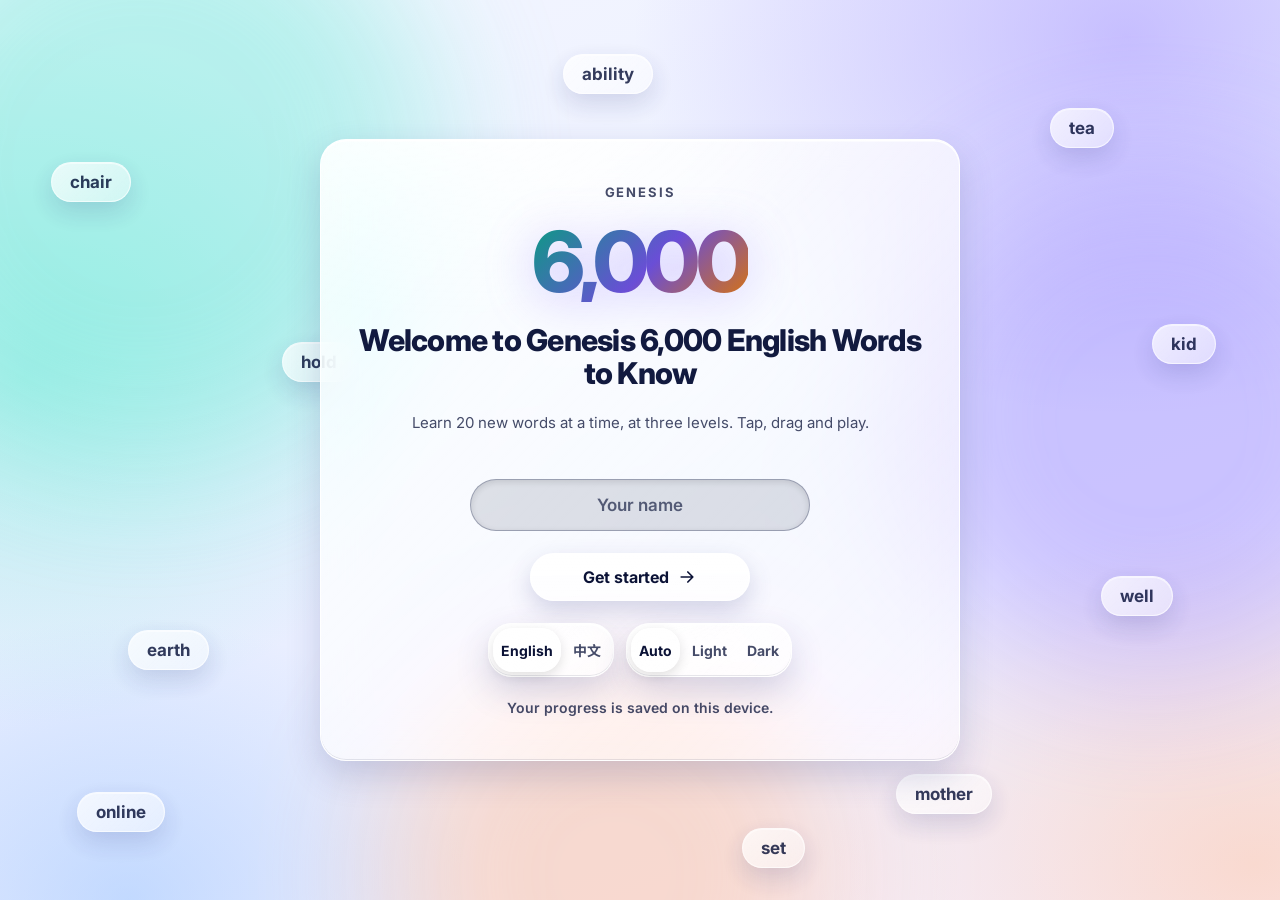
==== commit a01abdbe: "Play the video and the conversation inside the lesson page The Watch and listen buttons now open a p" ====
--- a/demo/Genesis-6000-Words.html
+++ b/demo/Genesis-6000-Words.html
@@ -304,6 +304,14 @@
 .mtile .go{flex:none;color:var(--ink3)}.mtile .go svg{width:22px;height:22px;stroke:currentColor;fill:none;stroke-width:2}
 .mtile .pill{flex:none}
 .mtile.off{opacity:.82}
+.mtile.on{border-color:rgb(var(--lv-rgb));box-shadow:0 0 0 3px rgba(var(--lv-rgb),.3),inset 0 1px 0 rgba(var(--tint),.35)}
+.mplayer{display:flex;flex-direction:column;gap:12px;margin-top:16px;padding:16px;border-radius:24px;border:1px solid rgba(var(--tint),.28);background:rgba(var(--tint),.06)}
+.mplayer .top{display:flex;align-items:center;justify-content:space-between;gap:12px;font-size:17px}
+.mframe{position:relative;width:100%;aspect-ratio:16/9;border-radius:18px;overflow:hidden;background:#05081f}
+.mframe iframe,.mframe video{position:absolute;inset:0;width:100%;height:100%;border:0;background:#000}
+.mframe.audio{aspect-ratio:auto;padding:14px;background:rgba(var(--tint),.1)}.mframe audio{display:block;width:100%}
+.mframe.blocked{aspect-ratio:auto;display:flex;flex-direction:column;align-items:center;gap:14px;padding:22px 16px;text-align:center;background:rgba(var(--tint),.1)}
+.mplayer>.sub{align-self:flex-start;font-weight:700;color:var(--ink2);text-decoration:underline}
 .toasts{position:fixed;left:0;right:0;padding-inline:max(16px,env(safe-area-inset-left,0px));bottom:calc(96px + env(safe-area-inset-bottom,0px));display:flex;flex-direction:column;align-items:center;gap:8px;z-index:900;pointer-events:none}
 @media (min-width:901px){.toasts{bottom:28px}}
 .toast{padding:12px 22px;border-radius:999px;font-weight:700;font-size:15px;background-color:var(--float);animation:rise .3s both;pointer-events:auto}
@@ -409,7 +417,7 @@
     'step.meet': 'Meet the words',
     'media.title': 'Watch and listen', 'media.video': 'Watch the video', 'media.videoSub': 'Watch now: English video',
     'media.talk': 'Listen to an in-depth conversation', 'media.talkSub': 'Listen now: Chinese conversation about the words',
-    'media.soon': 'Coming soon', 'media.soonMsg': 'This one is coming soon.', 'media.newTab': 'Opens in a new tab',
+    'media.soon': 'Coming soon', 'media.soonMsg': 'This one is coming soon.', 'media.newTab': 'Opens in a new tab', 'media.open': 'Open in a new tab', 'media.blocked': 'Open it in a new tab to play it.',
     'finish.count': '{n} of 5 activities done at {level} level.', 'finish.steps': 'Your lesson steps',
     'finish.next': 'Next activity: {name}', 'finish.again': 'Do this activity again', 'finish.menu': 'Go to the lesson menu',
     'finish.stepDone': '{name}, done', 'finish.stepNext': '{name}, next',
@@ -502,7 +510,7 @@
     'step.meet': '認識單字',
     'media.title': '觀看與收聽', 'media.video': '觀看影片', 'media.videoSub': '立即觀看：英文影片',
     'media.talk': '收聽深入對談', 'media.talkSub': '立即收聽：關於這些單字的中文對談',
-    'media.soon': '即將推出', 'media.soonMsg': '這個內容即將推出。', 'media.newTab': '會在新分頁開啟',
+    'media.soon': '即將推出', 'media.soonMsg': '這個內容即將推出。', 'media.newTab': '會在新分頁開啟', 'media.open': '在新分頁開啟', 'media.blocked': '請在新分頁開啟來播放。',
     'finish.count': '{level}：已完成 {n} / 5 個活動。', 'finish.steps': '這一課的步驟',
     'finish.next': '下一個活動：{name}', 'finish.again': '再做一次這個活動', 'finish.menu': '回到這一課的選單',
     'finish.stepDone': '{name}，已完成', 'finish.stepNext': '{name}，下一個',
@@ -766,6 +774,17 @@
   G.mediaLink = (batch, level, kind) => {
     const u = G.media && G.media[batch] && G.media[batch][level] && G.media[batch][level][kind];
     return typeof u === 'string' && /^https:\/\/[^\s"'<>]+$/.test(u.trim()) ? u.trim() : '';
+  };
+  /* How a link can play inside the lesson page: a Google Drive file in Drive's own player, or a direct video or audio file.
+     Any other link returns null and opens in a new tab instead. */
+  G.mediaEmbed = url => {
+    const d = /^https:\/\/drive\.google\.com\/file\/d\/([A-Za-z0-9_-]+)/.exec(url) || /^https:\/\/drive\.google\.com\/(?:open|uc)\?(?:[^#]*&)?id=([A-Za-z0-9_-]+)/.exec(url);
+    if (d) return { kind: 'frame', src: 'https://drive.google.com/file/d/' + d[1] + '/preview' };
+    let ext = ''; try { ext = (/\.([a-z0-9]+)$/i.exec(new URL(url).pathname) || [])[1] || ''; } catch (e) { return null; }
+    ext = ext.toLowerCase();
+    if (/^(mp4|m4v|webm|mov|ogv)$/.test(ext)) return { kind: 'video', src: url };
+    if (/^(mp3|m4a|wav|ogg|oga|aac|flac)$/.test(ext)) return { kind: 'audio', src: url };
+    return null;
   };
   G.isBuilt = id => G.builtList().indexOf(id) >= 0;
   G.builtIds = ['b001'];   /* batches written and playable; the single-file build lists whatever it inlines */
@@ -1316,6 +1335,38 @@
 
   /* ---------- lesson hub ---------- */
   G.acts.mediaSoon = () => G.toast(t('media.soonMsg'));
+  /* Play the video or conversation inside the lesson page. Where the page is not allowed to show another site's player
+     (some preview windows), the panel says so and offers the link in a new tab. */
+  let mediaGuard = null;
+  function stopMedia() {
+    if (mediaGuard) { document.removeEventListener('securitypolicyviolation', mediaGuard); mediaGuard = null; }
+    const box = G.$('#mplay'); if (box) box.innerHTML = '';
+    G.$$('.mtile').forEach(x => { x.classList.remove('on'); if (x.hasAttribute('aria-expanded')) x.setAttribute('aria-expanded', 'false'); });
+  }
+  G.acts.mediaClose = stopMedia;
+  G.acts.mediaPlay = el => {
+    const kind = el.getAttribute('data-kind'), url = G.mediaLink(el.getAttribute('data-b'), G.level(), kind), em = url && G.mediaEmbed(url), box = G.$('#mplay');
+    if (!em || !box) return;
+    stopMedia();
+    const title = t('media.' + kind), src = esc(em.src);
+    const player = em.kind === 'frame' ? '<iframe src="' + src + '" title="' + esc(title) + '" allow="autoplay; fullscreen; picture-in-picture" allowfullscreen></iframe>'
+      : em.kind === 'video' ? '<video src="' + src + '" controls playsinline preload="metadata"></video>'
+      : '<audio src="' + src + '" controls preload="metadata"></audio>';
+    box.innerHTML = '<div class="mplayer"><div class="top"><b>' + esc(title) + '</b><button class="iconbtn" data-act="mediaClose" aria-label="' + esc(t('common.close')) + '">' + G.icon('x') + '</button></div>' +
+      '<div class="mframe' + (em.kind === 'audio' ? ' audio' : '') + '">' + player + '</div>' +
+      '<a class="sub" href="' + esc(url) + '" target="_blank" rel="noopener noreferrer">' + esc(t('media.open')) + '</a></div>';
+    G.$$('.mtile').forEach(x => { const on = x === el; x.classList.toggle('on', on); if (x.hasAttribute('aria-expanded')) x.setAttribute('aria-expanded', on ? 'true' : 'false'); });
+    const blocked = () => {
+      const f = G.$('#mplay .mframe'); if (!f) return;
+      const dup = G.$('#mplay .mplayer > .sub'); if (dup) dup.remove();
+      f.className = 'mframe blocked'; f.innerHTML = '<p>' + esc(t('media.blocked')) + '</p><a class="btn primary" href="' + esc(url) + '" target="_blank" rel="noopener noreferrer">' + esc(t('media.open')) + '</a>';
+    };
+    mediaGuard = e => { if (/^(frame|child|media|default)-src/.test(e.violatedDirective)) blocked(); };
+    document.addEventListener('securitypolicyviolation', mediaGuard);
+    const m = G.$('#mplay video, #mplay audio');
+    if (m) { m.addEventListener('error', blocked); const p = m.play(); if (p && p.catch) p.catch(() => {}); }
+    try { box.scrollIntoView({ block: 'nearest', behavior: 'smooth' }); } catch (err) { /* older browsers */ }
+  };
   G.route(/^#\/batch\/(b\d+)$/, function (id) {
     if (!G.isBuilt(id)) { location.hash = '#/batches'; return new Promise(() => {}); }
     return G.loadBatch(id).then(b => {
@@ -1328,11 +1379,12 @@
       const mediaTile = (kind, icon) => {
         const url = G.mediaLink(id, lv, kind), ttl = t('media.' + kind), sub = t('media.' + kind + 'Sub');
         const body = '<span class="ic">' + G.icon(icon) + '</span><span class="grow"><b>' + esc(ttl) + '</b><small>' + esc(sub) + '</small></span>' + (url ? '<span class="go">' + G.icon('arrow') + '</span>' : '<span class="pill">' + esc(t('media.soon')) + '</span>');
-        return url
-          ? '<a class="mtile" data-kind="' + kind + '" href="' + esc(url) + '" target="_blank" rel="noopener noreferrer" aria-label="' + esc(ttl + '. ' + sub + '. ' + t('media.newTab')) + '">' + body + '</a>'
-          : '<button class="mtile off" data-kind="' + kind + '" data-act="mediaSoon" aria-disabled="true">' + body + '</button>';
+        if (!url) return '<button class="mtile off" data-kind="' + kind + '" data-act="mediaSoon" aria-disabled="true">' + body + '</button>';
+        return G.mediaEmbed(url)
+          ? '<button class="mtile" data-kind="' + kind + '" data-b="' + id + '" data-act="mediaPlay" aria-expanded="false" aria-controls="mplay">' + body + '</button>'
+          : '<a class="mtile" data-kind="' + kind + '" href="' + esc(url) + '" target="_blank" rel="noopener noreferrer" aria-label="' + esc(ttl + '. ' + sub + '. ' + t('media.newTab')) + '">' + body + '</a>';
       };
-      const media = '<section class="glass card" data-level="' + lv + '"><h2>' + esc(t('media.title')) + '</h2><div class="mtiles" style="margin-top:14px">' + mediaTile('video', 'play') + mediaTile('talk', 'headphones') + '</div></section>';
+      const media = '<section class="glass card" data-level="' + lv + '"><h2>' + esc(t('media.title')) + '</h2><div class="mtiles" style="margin-top:14px">' + mediaTile('video', 'play') + mediaTile('talk', 'headphones') + '</div><div id="mplay" aria-live="polite"></div></section>';
       const words = b.words.map(w => '<button class="chip" data-peek="' + w.id + '" style="font-size:16px;min-height:42px;touch-action:auto">' + (w.emoji || '') + ' ' + esc(w.headword) + '</button>').join('');
       const inner = '<div class="hdr"><div><a class="sub" href="#/batches" style="font-weight:700">‹ ' + esc(t('nav.batches')) + '</a><h1>' + esc(t('batch.title', { n })) + '</h1><p class="sub">' + esc(t('batch.sub')) + '</p></div>' + G.starsHtml(id) + '</div>' +
         '<div class="glass card row between wrap" data-level="' + lv + '"><div class="stack tight grow" style="min-width:260px"><h2>' + esc(t('batch.level')) + '</h2>' + G.levelSeg() + '<span class="hint-text">' + esc(t('level.' + lv + '.d')) + '</span></div>' + zhSwitch() + '</div>' +
